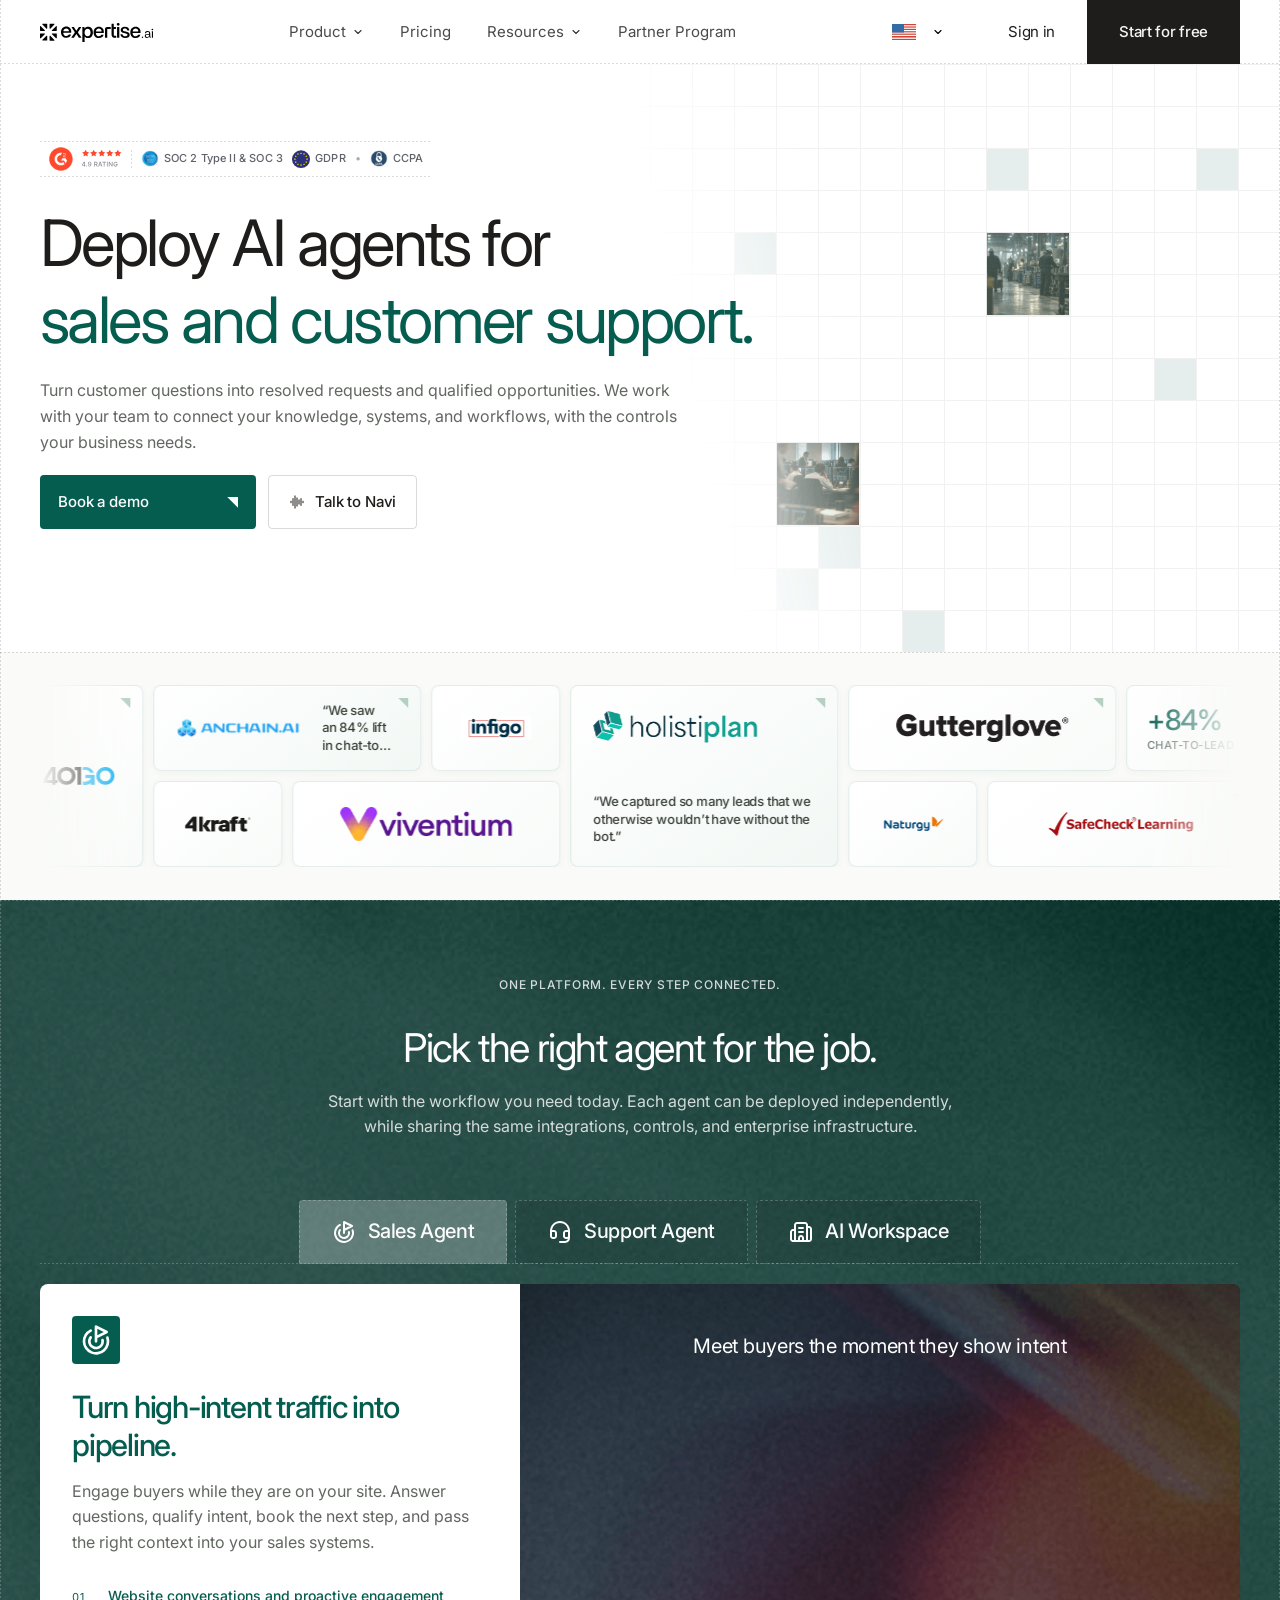
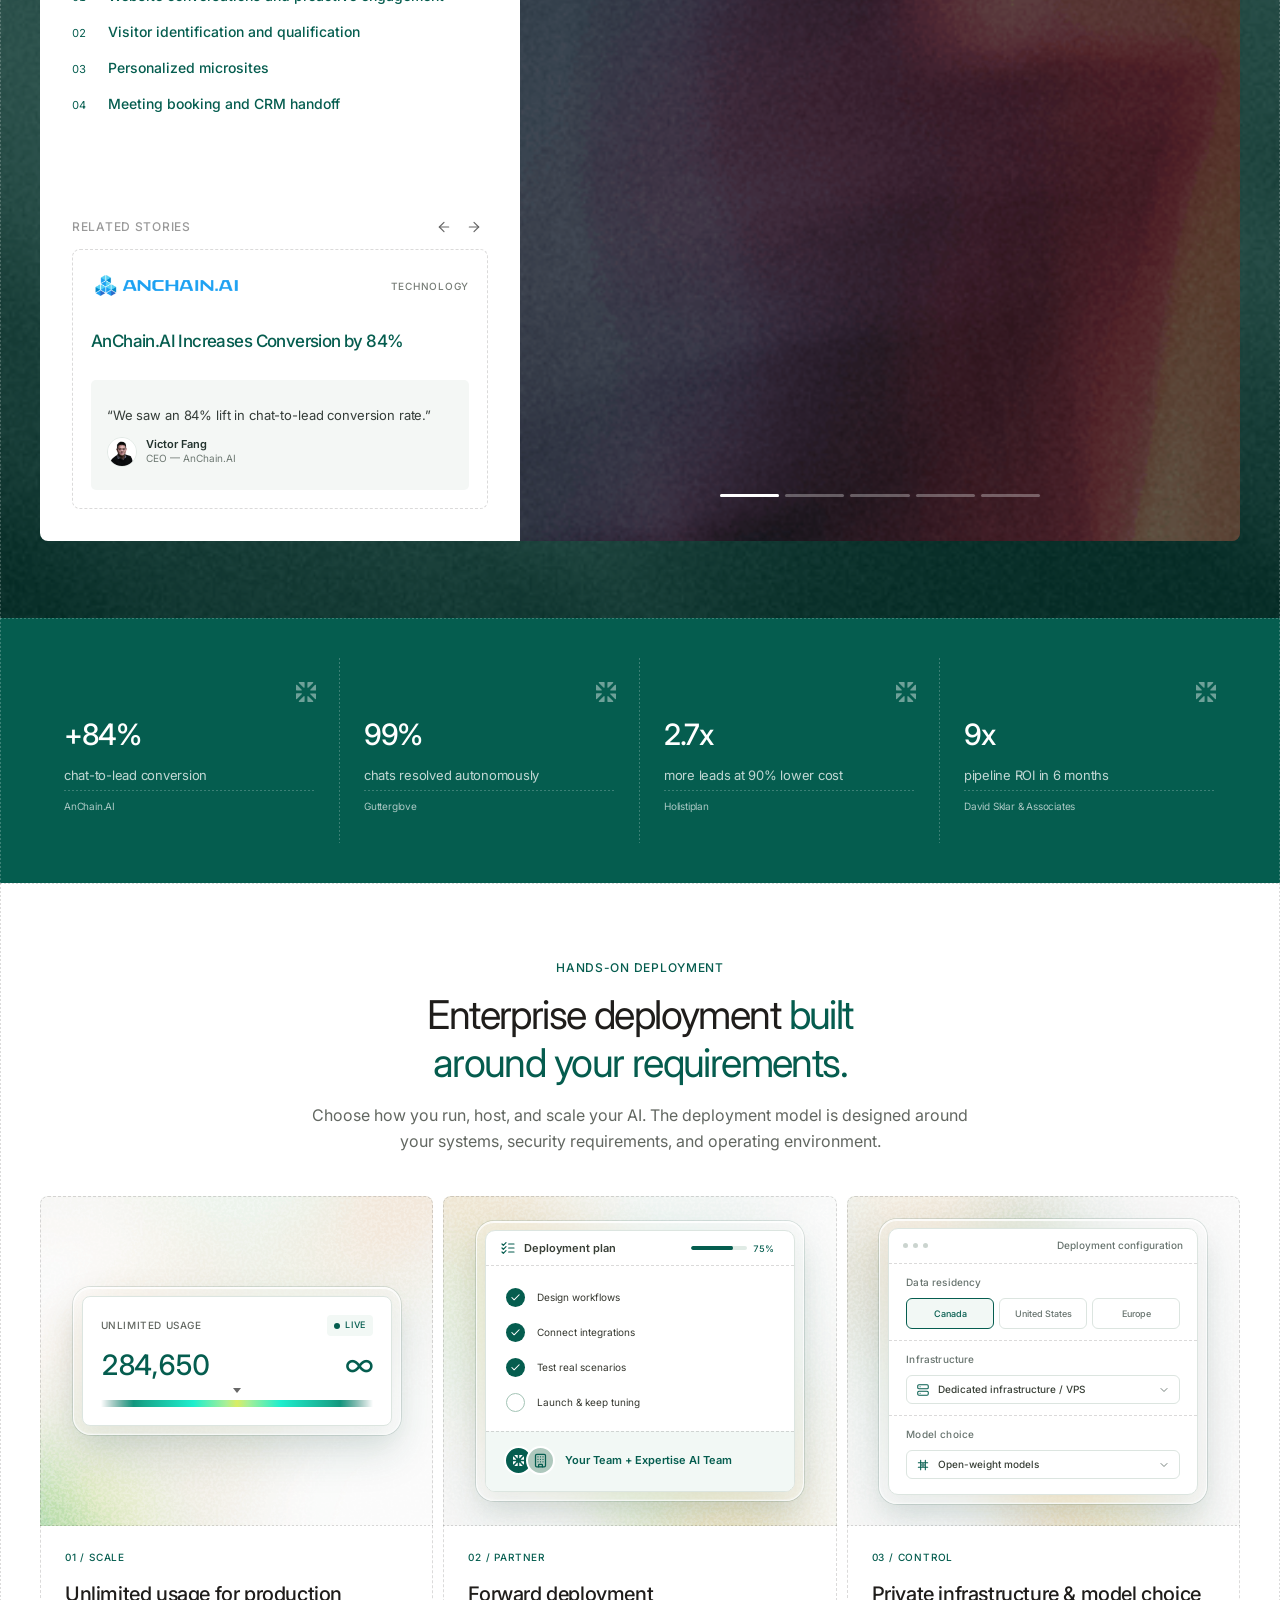
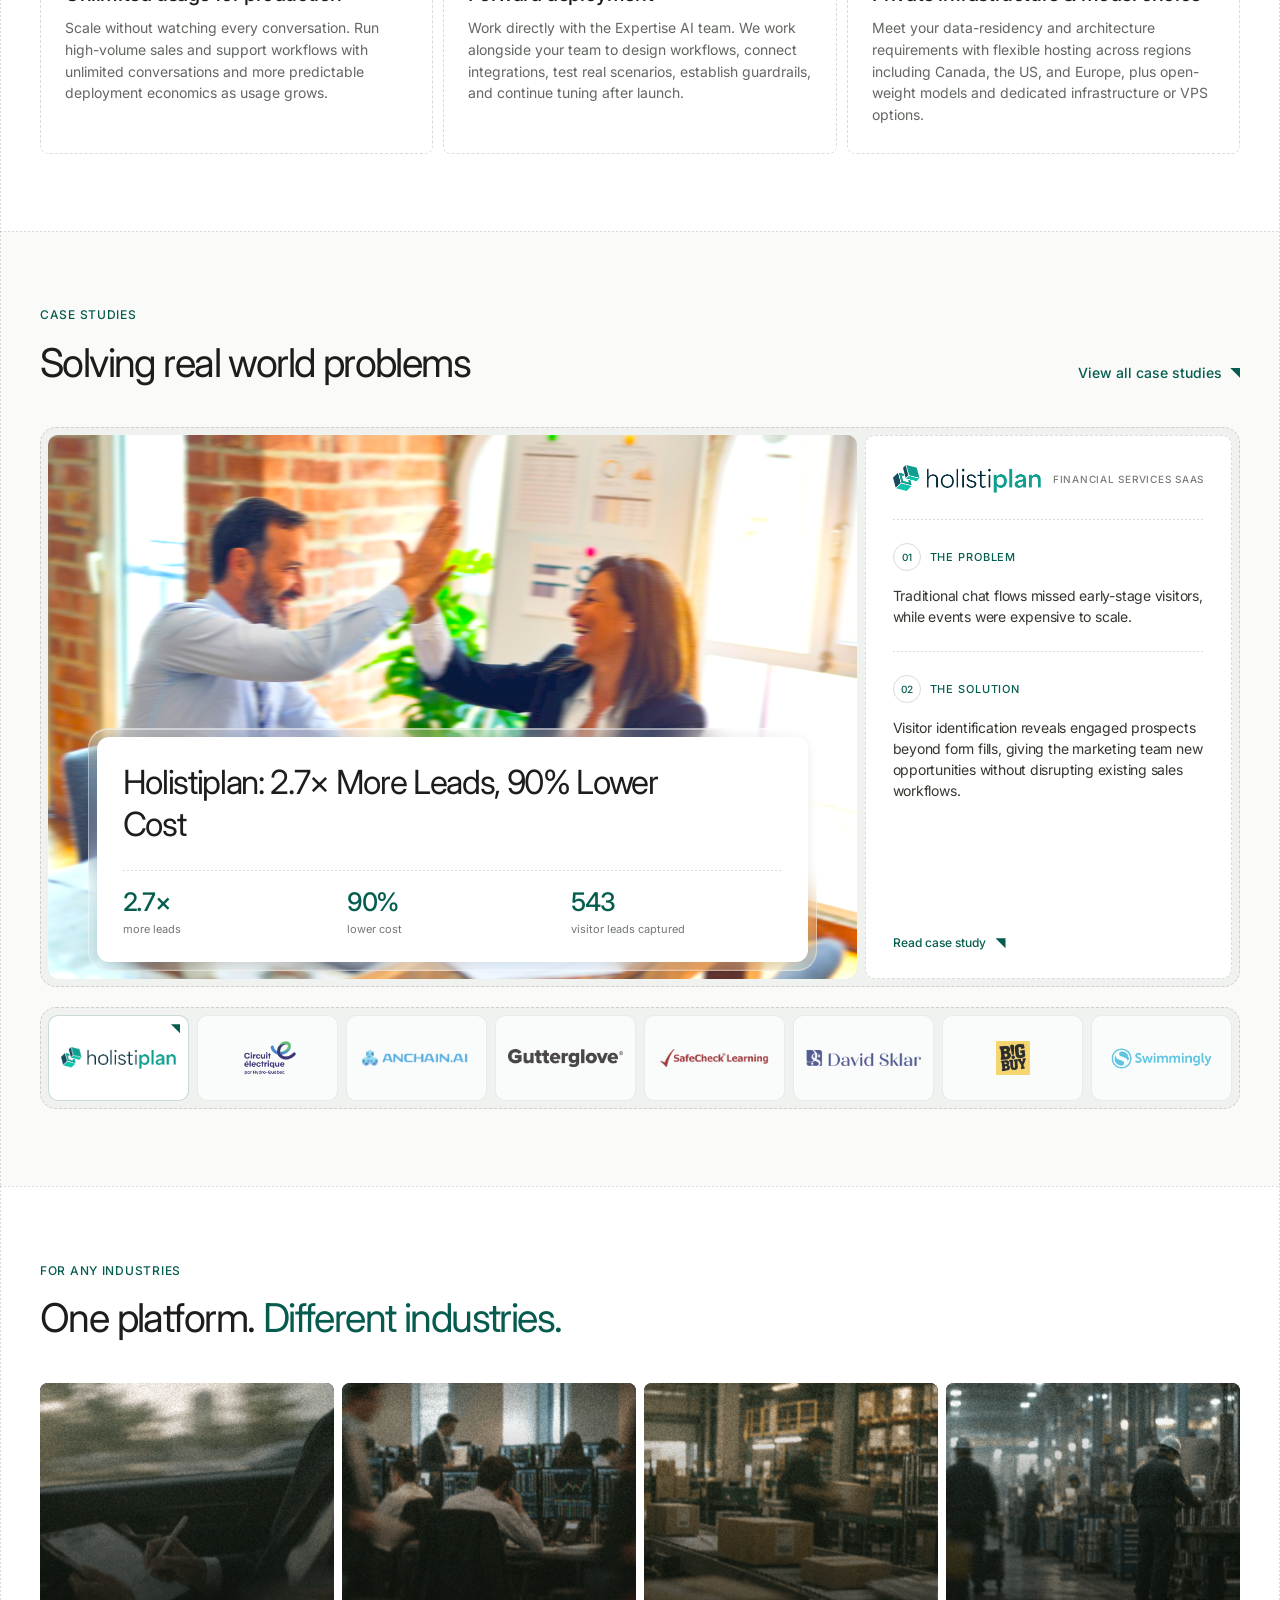
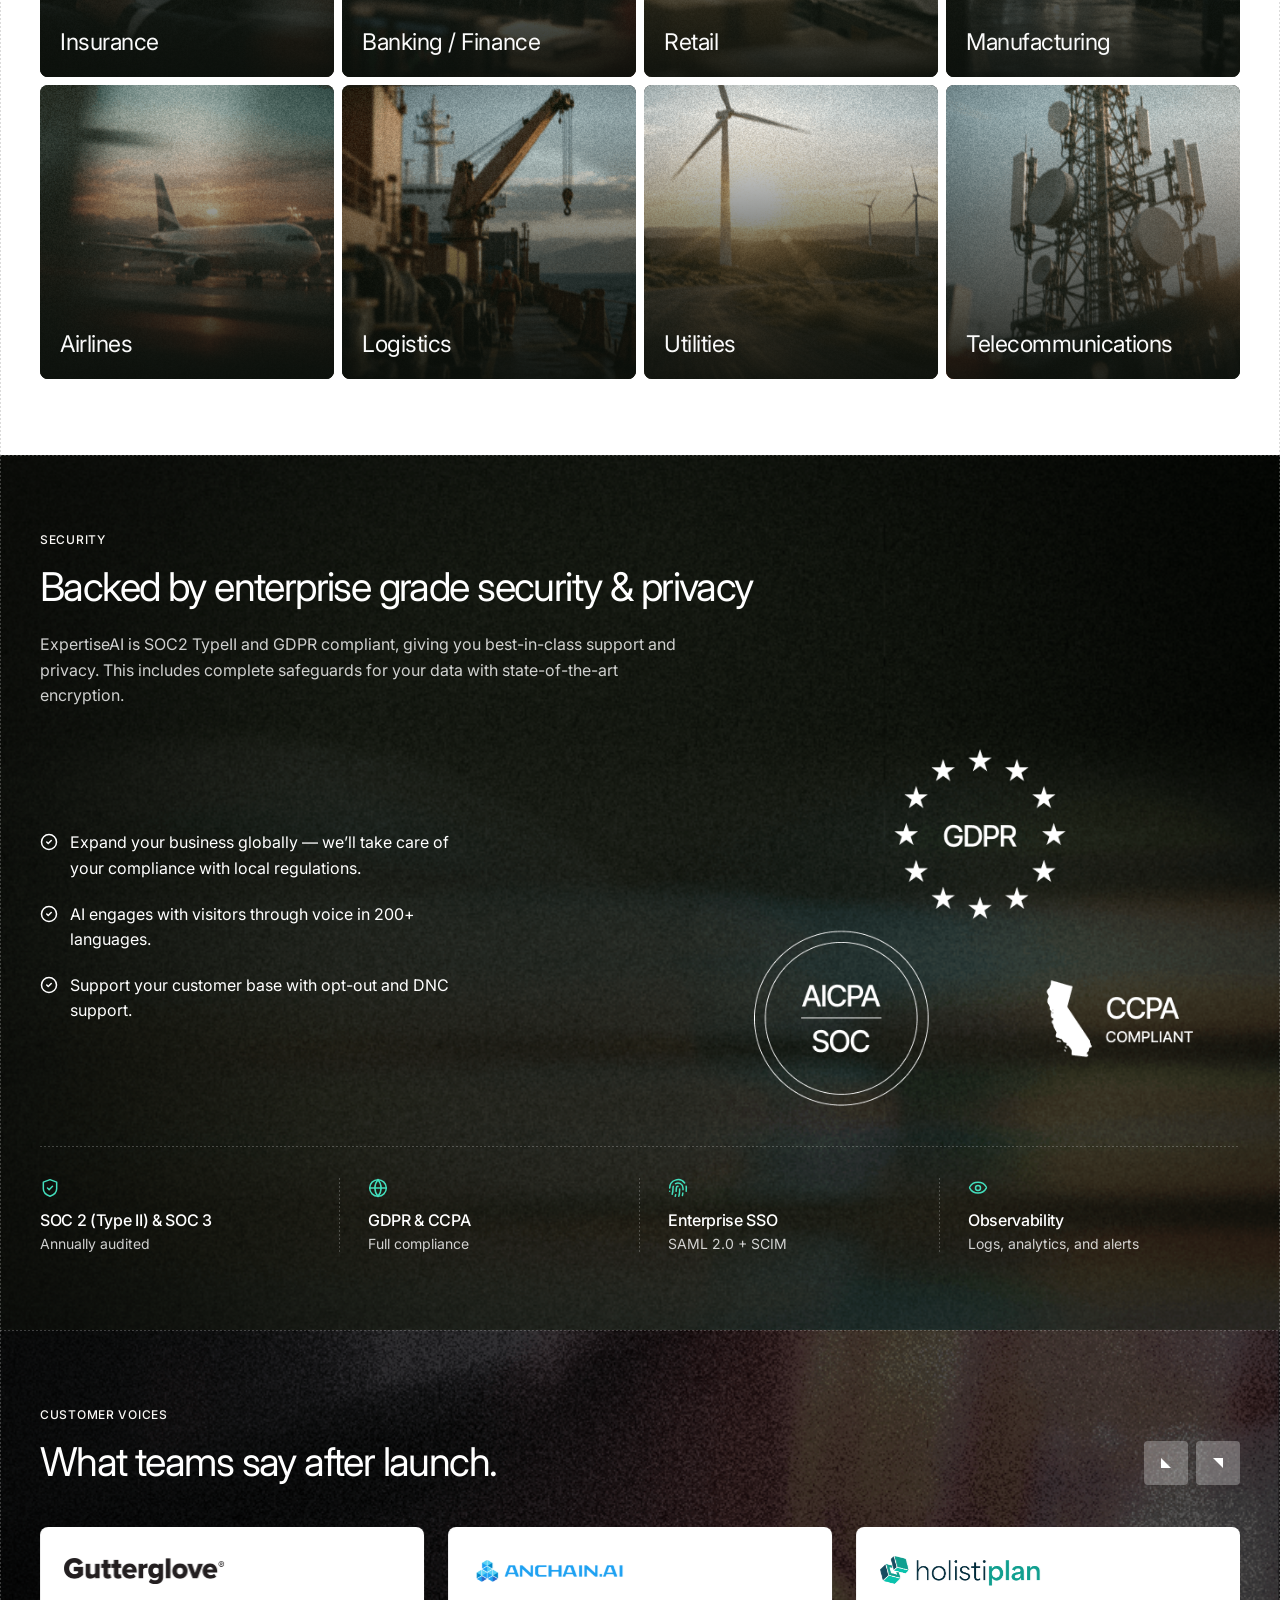
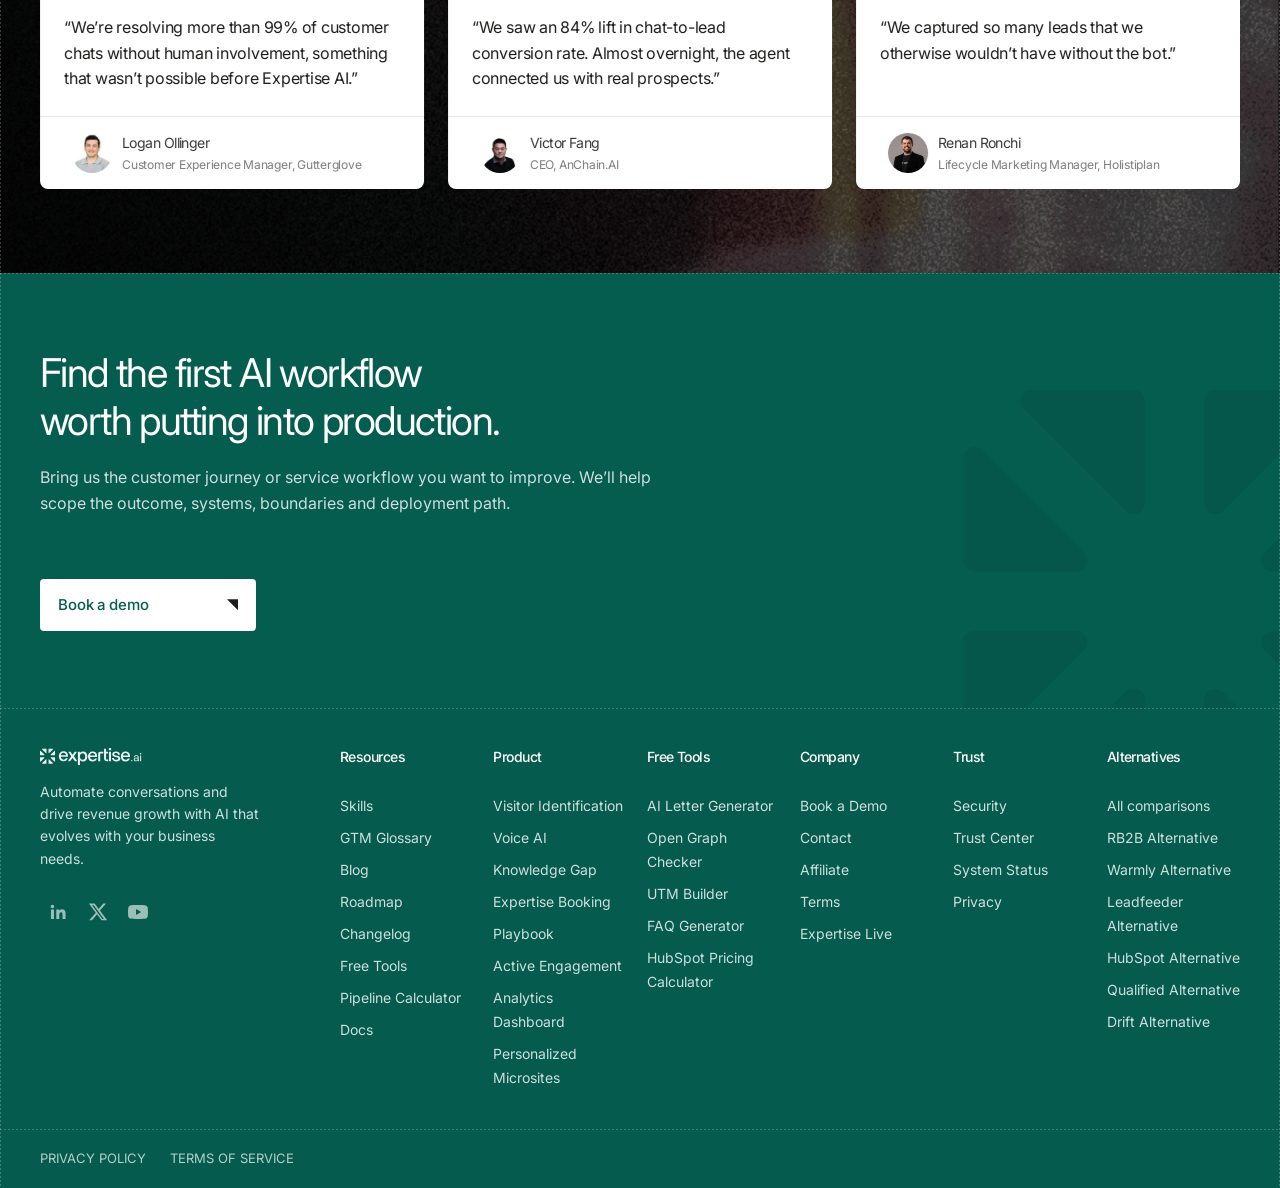
==== v2/index.html @ fcf69d12 "Small updates that matters - update case study cards in solution styling, so testimonials dont get c" ====
<!DOCTYPE html>
<html lang="en">
<head>
  <meta charset="UTF-8" />
  <meta name="viewport" content="width=device-width, initial-scale=1.0" />
  <title>Expertise.ai — Deploy AI agents for sales and customer support (V2)</title>
  <link rel="preconnect" href="https://fonts.googleapis.com" />
  <link rel="preconnect" href="https://fonts.gstatic.com" crossorigin />
  <link href="https://fonts.googleapis.com/css2?family=Inter:wght@400;500;600&display=swap" rel="stylesheet" />
  <link rel="stylesheet" href="styles.css" />
  <link rel="stylesheet" href="polish.css" />
</head>
<body class="page-v2">

  <!-- ===== NAVBAR ===== -->
  <header class="navbar">
    <div class="section-container navbar-container">
      <div class="navbar-content">
      <a href="#" class="logo" aria-label="Expertise.ai">
        <img src="../assets/expertise-logo.svg" alt="Expertise.ai" class="nav-logo-img" />
      </a>
      <nav class="nav-links" id="nav-links">
        <a href="#" class="nav-link">Product <svg viewBox="0 0 16 16" width="12" height="12" fill="none"><path d="M4 6l4 4 4-4" stroke="black" stroke-width="1.5" stroke-linecap="round" stroke-linejoin="round"/></svg></a>
        <a href="#" class="nav-link">Pricing</a>
        <a href="#" class="nav-link">Resources <svg viewBox="0 0 16 16" width="12" height="12" fill="none"><path d="M4 6l4 4 4-4" stroke="black" stroke-width="1.5" stroke-linecap="round" stroke-linejoin="round"/></svg></a>
        <a href="#" class="nav-link">Partner Program</a>
      </nav>
      <div class="navbar-actions">
        <button class="btn-flag" aria-label="Language">
          <svg viewBox="0 0 24 16" width="24" height="16" fill="none">
            <rect width="24" height="16" fill="#CA4638"/>
            <rect y="1.2" width="24" height="1.2" fill="white"/>
            <rect y="3.6" width="24" height="1.2" fill="white"/>
            <rect y="6" width="24" height="1.2" fill="white"/>
            <rect y="8.4" width="24" height="1.2" fill="white"/>
            <rect y="10.8" width="24" height="1.2" fill="white"/>
            <rect y="13.6" width="24" height="1.2" fill="white"/>
            <rect width="12" height="8.53333" fill="#346DA6"/>
          </svg>
          <svg viewBox="0 0 16 16" width="12" height="12" fill="none"><path d="M4 6l4 4 4-4" stroke="black" stroke-width="1.5" stroke-linecap="round" stroke-linejoin="round"/></svg>
        </button>
        <a href="#" class="btn-signin">Sign in</a>
        <a href="#" class="btn-start">Start for free</a>
        <button class="nav-hamburger" id="nav-hamburger" aria-label="Open menu" aria-expanded="false" aria-controls="nav-mobile-drawer">
          <span></span><span></span><span></span>
        </button>
      </div>
      </div>
    </div>
  </header>

  <!-- Mobile nav drawer -->
  <nav class="nav-mobile-drawer" id="nav-mobile-drawer" aria-label="Mobile navigation">
    <a href="#" class="mobile-link">Product</a>
    <a href="#" class="mobile-link">Pricing</a>
    <a href="#" class="mobile-link">Resources</a>
    <a href="#" class="mobile-link">Partner Program</a>
    <div class="mobile-actions">
      <a href="#" class="mobile-btn-start">Start for free</a>
      <a href="#" class="mobile-btn-signin">Sign in</a>
    </div>
  </nav>

  <!-- ===== SECTION 1: HERO ===== -->
  <section class="hero">
    <div class="section-container hero-layout">
      <div class="hero-content">
        <div class="hero-grid" id="hero-grid" aria-hidden="true"></div>
        <div class="hero-container">
          <div class="hero-intro">
            <div class="hero-trust-strip" aria-label="Customer rating and compliance credentials">
              <a class="hero-trust-rating" href="https://www.g2.com/products/expertise-ai/reviews" target="_blank" rel="noopener" aria-label="View Expertise AI's 4.9 rating on G2">
                <img src="../assets/trust-g2-rating.svg" alt="G2 rating: 4.9 out of 5" />
              </a>
              <span class="hero-trust-divider" aria-hidden="true"></span>
              <a class="hero-compliance-link" href="https://trust.expertise.ai/" target="_blank" rel="noopener">
                <img class="hero-compliance-logo" src="../assets/trust-aicpa-soc.webp" alt="" aria-hidden="true" />
                <span>SOC 2 Type II &amp; SOC 3</span>
              </a>
              <a class="hero-compliance-link" href="https://trust.expertise.ai/" target="_blank" rel="noopener">
                <img class="hero-compliance-logo" src="../assets/trust-gdpr.svg" alt="" aria-hidden="true" />
                <span>GDPR</span>
              </a>
              <span class="hero-compliance-dot" aria-hidden="true">•</span>
              <a class="hero-compliance-link" href="https://trust.expertise.ai/" target="_blank" rel="noopener">
                <img class="hero-compliance-logo" src="../assets/trust-ccpa.webp" alt="" aria-hidden="true" />
                <span>CCPA</span>
              </a>
            </div>
            <h1 class="hero-heading">
              <span class="hero-heading-line">Deploy AI agents for</span>
              <span class="hero-heading-line hero-heading-green">sales and customer support.</span>
            </h1>
            <p class="hero-copy">
              Turn customer questions into resolved requests and qualified opportunities. We work with your team to connect your knowledge, systems, and workflows, with the controls your business needs.
            </p>
            <div class="hero-actions">
              <a class="hero-demo-cta" href="https://meetings.hubspot.com/nick-raja/expertise-ai" target="_blank" rel="noopener"><span class="hero-demo-label">Book a demo</span><span class="hero-demo-arrow" aria-hidden="true"></span></a>
              <button class="hero-navi-cta" type="button">
                <svg class="hero-navi-icon" viewBox="0 0 16 16" width="16" height="16" fill="none" aria-hidden="true">
                  <path d="M6 2V14" stroke="currentColor" stroke-linecap="square"/>
                  <path d="M4 4.667V11.334" stroke="currentColor" stroke-linecap="square"/>
                  <path d="M8 4V12" stroke="currentColor" stroke-linecap="square"/>
                  <path d="M10 6V10" stroke="currentColor" stroke-linecap="square"/>
                  <path d="M12 4.667V11.334" stroke="currentColor" stroke-linecap="square"/>
                  <path d="M14 7.333V8.666" stroke="currentColor" stroke-linecap="square"/>
                  <path d="M2 7.333V8.666" stroke="currentColor" stroke-linecap="square"/>
                </svg>
                <span>Talk to Navi</span>
              </button>
            </div>
          </div>
        <div class="stats-grid hero-stats-grid" aria-hidden="true">
          <a href="https://www.expertise.ai/live/case-studies/anchain-ai" target="_blank" rel="noopener" class="stat-card">
            <div class="stat-icon" aria-hidden="true">
              <svg viewBox="0 0 24 24" width="20" height="20" fill="none" xmlns="http://www.w3.org/2000/svg"><path d="M0.0225724 3.86871C0.0225724 3.31485 0.693408 3.02661 1.09534 3.42788L6.88943 9.21518C7.27156 9.61928 7.00832 10.2918 6.44787 10.2918H0.65095C0.311286 10.2918 0.0197419 10.0064 0.0225724 9.65884V3.86871Z" fill="currentColor"/><path d="M6.86969 14.7169L1.08126 20.507C0.676496 20.9054 0 20.6228 0 20.0662V14.276C0 13.9313 0.291544 13.643 0.636869 13.6459H6.42813C7.00273 13.6459 7.27163 14.3156 6.86969 14.7169Z" fill="currentColor"/><path d="M24 14.3184V20.1086C24 20.6653 23.3292 20.9507 22.9216 20.5494L17.1275 14.7593C16.7284 14.358 17.0171 13.6826 17.5719 13.6883H23.3631C23.7113 13.6883 23.9774 13.9539 23.9972 14.3184H24Z" fill="currentColor"/><path d="M10.3258 17.5146V23.3019C10.3258 23.6495 10.0343 23.9377 9.68894 23.9349H3.89768C3.3429 23.9349 3.05701 23.2652 3.45612 22.8583L9.24738 17.0766C9.65214 16.6923 10.3286 16.9551 10.3286 17.5118L10.3258 17.5146Z" fill="currentColor"/><path d="M10.3258 0.613205V6.42029C10.3258 6.97415 9.65496 7.25956 9.25302 6.86112L3.4561 1.07664C3.05417 0.672548 3.34005 0 3.89483 0H9.68609C10.0541 0 10.3201 0.265628 10.323 0.613205H10.3258Z" fill="currentColor"/><path d="M13.677 6.42029V0.63016C13.677 0.285409 13.9686 0 14.3111 0H20.1052C20.66 0 20.9458 0.669722 20.5467 1.07664L14.7555 6.86394C14.3507 7.24543 13.6742 6.9798 13.6742 6.42311L13.677 6.42029Z" fill="currentColor"/><path d="M17.1105 9.22367L22.9018 3.43637C23.3065 3.03228 23.983 3.31769 23.9802 3.87155V9.65885C23.9802 10.0234 23.7141 10.2918 23.349 10.2918H17.5549C17.0001 10.2918 16.7142 9.62212 17.1133 9.22367H17.1105Z" fill="currentColor"/><path d="M20.5495 22.9234C20.9486 23.3275 20.6599 24.0028 20.108 23.9943L14.3139 24C13.9488 23.9943 13.6799 23.7061 13.6799 23.3642V17.5769C13.6799 17.023 14.3563 16.732 14.7611 17.1361L20.5524 22.9234H20.5495Z" fill="currentColor"/></svg>
            </div>
            <div class="stat-body">
              <div class="stat-number">+84%</div>
              <div class="stat-label">chat-to-lead conversion</div>
              <div class="stat-divider"></div>
              <div class="stat-company-row"><div class="stat-company">AnChain.AI</div><span class="stat-arrow" aria-hidden="true"></span></div>
            </div>
          </a>
          <a href="https://www.expertise.ai/live/case-studies/gutterglove" target="_blank" rel="noopener" class="stat-card">
            <div class="stat-icon" aria-hidden="true">
              <svg viewBox="0 0 24 24" width="20" height="20" fill="none" xmlns="http://www.w3.org/2000/svg"><path d="M0.0225724 3.86871C0.0225724 3.31485 0.693408 3.02661 1.09534 3.42788L6.88943 9.21518C7.27156 9.61928 7.00832 10.2918 6.44787 10.2918H0.65095C0.311286 10.2918 0.0197419 10.0064 0.0225724 9.65884V3.86871Z" fill="currentColor"/><path d="M6.86969 14.7169L1.08126 20.507C0.676496 20.9054 0 20.6228 0 20.0662V14.276C0 13.9313 0.291544 13.643 0.636869 13.6459H6.42813C7.00273 13.6459 7.27163 14.3156 6.86969 14.7169Z" fill="currentColor"/><path d="M24 14.3184V20.1086C24 20.6653 23.3292 20.9507 22.9216 20.5494L17.1275 14.7593C16.7284 14.358 17.0171 13.6826 17.5719 13.6883H23.3631C23.7113 13.6883 23.9774 13.9539 23.9972 14.3184H24Z" fill="currentColor"/><path d="M10.3258 17.5146V23.3019C10.3258 23.6495 10.0343 23.9377 9.68894 23.9349H3.89768C3.3429 23.9349 3.05701 23.2652 3.45612 22.8583L9.24738 17.0766C9.65214 16.6923 10.3286 16.9551 10.3286 17.5118L10.3258 17.5146Z" fill="currentColor"/><path d="M10.3258 0.613205V6.42029C10.3258 6.97415 9.65496 7.25956 9.25302 6.86112L3.4561 1.07664C3.05417 0.672548 3.34005 0 3.89483 0H9.68609C10.0541 0 10.3201 0.265628 10.323 0.613205H10.3258Z" fill="currentColor"/><path d="M13.677 6.42029V0.63016C13.677 0.285409 13.9686 0 14.3111 0H20.1052C20.66 0 20.9458 0.669722 20.5467 1.07664L14.7555 6.86394C14.3507 7.24543 13.6742 6.9798 13.6742 6.42311L13.677 6.42029Z" fill="currentColor"/><path d="M17.1105 9.22367L22.9018 3.43637C23.3065 3.03228 23.983 3.31769 23.9802 3.87155V9.65885C23.9802 10.0234 23.7141 10.2918 23.349 10.2918H17.5549C17.0001 10.2918 16.7142 9.62212 17.1133 9.22367H17.1105Z" fill="currentColor"/><path d="M20.5495 22.9234C20.9486 23.3275 20.6599 24.0028 20.108 23.9943L14.3139 24C13.9488 23.9943 13.6799 23.7061 13.6799 23.3642V17.5769C13.6799 17.023 14.3563 16.732 14.7611 17.1361L20.5524 22.9234H20.5495Z" fill="currentColor"/></svg>
            </div>
            <div class="stat-body">
              <div class="stat-number">99%</div>
              <div class="stat-label">chats resolved autonomously</div>
              <div class="stat-divider"></div>
              <div class="stat-company-row"><div class="stat-company">Gutterglove</div><span class="stat-arrow" aria-hidden="true"></span></div>
            </div>
          </a>
          <a href="https://www.expertise.ai/live/case-studies/holistiplan" target="_blank" rel="noopener" class="stat-card">
            <div class="stat-icon" aria-hidden="true">
              <svg viewBox="0 0 24 24" width="20" height="20" fill="none" xmlns="http://www.w3.org/2000/svg"><path d="M0.0225724 3.86871C0.0225724 3.31485 0.693408 3.02661 1.09534 3.42788L6.88943 9.21518C7.27156 9.61928 7.00832 10.2918 6.44787 10.2918H0.65095C0.311286 10.2918 0.0197419 10.0064 0.0225724 9.65884V3.86871Z" fill="currentColor"/><path d="M6.86969 14.7169L1.08126 20.507C0.676496 20.9054 0 20.6228 0 20.0662V14.276C0 13.9313 0.291544 13.643 0.636869 13.6459H6.42813C7.00273 13.6459 7.27163 14.3156 6.86969 14.7169Z" fill="currentColor"/><path d="M24 14.3184V20.1086C24 20.6653 23.3292 20.9507 22.9216 20.5494L17.1275 14.7593C16.7284 14.358 17.0171 13.6826 17.5719 13.6883H23.3631C23.7113 13.6883 23.9774 13.9539 23.9972 14.3184H24Z" fill="currentColor"/><path d="M10.3258 17.5146V23.3019C10.3258 23.6495 10.0343 23.9377 9.68894 23.9349H3.89768C3.3429 23.9349 3.05701 23.2652 3.45612 22.8583L9.24738 17.0766C9.65214 16.6923 10.3286 16.9551 10.3286 17.5118L10.3258 17.5146Z" fill="currentColor"/><path d="M10.3258 0.613205V6.42029C10.3258 6.97415 9.65496 7.25956 9.25302 6.86112L3.4561 1.07664C3.05417 0.672548 3.34005 0 3.89483 0H9.68609C10.0541 0 10.3201 0.265628 10.323 0.613205H10.3258Z" fill="currentColor"/><path d="M13.677 6.42029V0.63016C13.677 0.285409 13.9686 0 14.3111 0H20.1052C20.66 0 20.9458 0.669722 20.5467 1.07664L14.7555 6.86394C14.3507 7.24543 13.6742 6.9798 13.6742 6.42311L13.677 6.42029Z" fill="currentColor"/><path d="M17.1105 9.22367L22.9018 3.43637C23.3065 3.03228 23.983 3.31769 23.9802 3.87155V9.65885C23.9802 10.0234 23.7141 10.2918 23.349 10.2918H17.5549C17.0001 10.2918 16.7142 9.62212 17.1133 9.22367H17.1105Z" fill="currentColor"/><path d="M20.5495 22.9234C20.9486 23.3275 20.6599 24.0028 20.108 23.9943L14.3139 24C13.9488 23.9943 13.6799 23.7061 13.6799 23.3642V17.5769C13.6799 17.023 14.3563 16.732 14.7611 17.1361L20.5524 22.9234H20.5495Z" fill="currentColor"/></svg>
            </div>
            <div class="stat-body">
              <div class="stat-number">2.7x</div>
              <div class="stat-label">more leads at 90% lower cost</div>
              <div class="stat-divider"></div>
              <div class="stat-company-row"><div class="stat-company">Holistiplan</div><span class="stat-arrow" aria-hidden="true"></span></div>
            </div>
          </a>
          <a href="https://www.expertise.ai/live/case-studies/david-sklar" target="_blank" rel="noopener" class="stat-card">
            <div class="stat-icon" aria-hidden="true">
              <svg viewBox="0 0 24 24" width="20" height="20" fill="none" xmlns="http://www.w3.org/2000/svg"><path d="M0.0225724 3.86871C0.0225724 3.31485 0.693408 3.02661 1.09534 3.42788L6.88943 9.21518C7.27156 9.61928 7.00832 10.2918 6.44787 10.2918H0.65095C0.311286 10.2918 0.0197419 10.0064 0.0225724 9.65884V3.86871Z" fill="currentColor"/><path d="M6.86969 14.7169L1.08126 20.507C0.676496 20.9054 0 20.6228 0 20.0662V14.276C0 13.9313 0.291544 13.643 0.636869 13.6459H6.42813C7.00273 13.6459 7.27163 14.3156 6.86969 14.7169Z" fill="currentColor"/><path d="M24 14.3184V20.1086C24 20.6653 23.3292 20.9507 22.9216 20.5494L17.1275 14.7593C16.7284 14.358 17.0171 13.6826 17.5719 13.6883H23.3631C23.7113 13.6883 23.9774 13.9539 23.9972 14.3184H24Z" fill="currentColor"/><path d="M10.3258 17.5146V23.3019C10.3258 23.6495 10.0343 23.9377 9.68894 23.9349H3.89768C3.3429 23.9349 3.05701 23.2652 3.45612 22.8583L9.24738 17.0766C9.65214 16.6923 10.3286 16.9551 10.3286 17.5118L10.3258 17.5146Z" fill="currentColor"/><path d="M10.3258 0.613205V6.42029C10.3258 6.97415 9.65496 7.25956 9.25302 6.86112L3.4561 1.07664C3.05417 0.672548 3.34005 0 3.89483 0H9.68609C10.0541 0 10.3201 0.265628 10.323 0.613205H10.3258Z" fill="currentColor"/><path d="M13.677 6.42029V0.63016C13.677 0.285409 13.9686 0 14.3111 0H20.1052C20.66 0 20.9458 0.669722 20.5467 1.07664L14.7555 6.86394C14.3507 7.24543 13.6742 6.9798 13.6742 6.42311L13.677 6.42029Z" fill="currentColor"/><path d="M17.1105 9.22367L22.9018 3.43637C23.3065 3.03228 23.983 3.31769 23.9802 3.87155V9.65885C23.9802 10.0234 23.7141 10.2918 23.349 10.2918H17.5549C17.0001 10.2918 16.7142 9.62212 17.1133 9.22367H17.1105Z" fill="currentColor"/><path d="M20.5495 22.9234C20.9486 23.3275 20.6599 24.0028 20.108 23.9943L14.3139 24C13.9488 23.9943 13.6799 23.7061 13.6799 23.3642V17.5769C13.6799 17.023 14.3563 16.732 14.7611 17.1361L20.5524 22.9234H20.5495Z" fill="currentColor"/></svg>
            </div>
            <div class="stat-body">
              <div class="stat-number">9x</div>
              <div class="stat-label">pipeline ROI in 6 months</div>
              <div class="stat-divider"></div>
              <div class="stat-company-row"><div class="stat-company">David Sklar &amp; Associates</div><span class="stat-arrow" aria-hidden="true"></span></div>
            </div>
          </a>
        </div>
        </div>
      </div>
    </div>
  </section>

  <!-- ===== TRUSTED CLIENT BENTO ===== -->
  <section class="client-marquee-section" aria-label="Trusted by top companies">
    <div class="section-container client-marquee-layout">
      <div class="client-marquee-content">
        <div class="client-bento-viewport">
          <div class="client-bento-track">
        <div class="client-bento">
          <a class="client-bento-card client-bento-card--case-study client-bento-card--logo client-bento-go" href="https://www.expertise.ai/live/case-studies/401go" target="_blank" rel="noopener" data-case-study-title="How 401GO Uncovered Hidden Customer Demand">
            <img src="../assets/client-401go.png" alt="401GO" />
            <span class="client-bento-arrow" aria-hidden="true"></span>
          </a>

          <a class="client-bento-card client-bento-card--case-study client-bento-card--quote client-bento-anchain" href="https://www.expertise.ai/live/case-studies/anchain-ai" target="_blank" rel="noopener" data-case-study-title="AnChain.AI Increases Conversion by 84%">
            <img src="../assets/client-anchain.svg" alt="AnChain.AI" />
            <p>“We saw an 84% lift in chat-to-lead conversion rate.”</p>
            <span class="client-bento-arrow" aria-hidden="true"></span>
          </a>

          <a class="client-bento-card client-bento-card--case-study client-bento-card--logo client-bento-gutter" href="https://www.expertise.ai/live/case-studies/gutterglove" target="_blank" rel="noopener" data-case-study-title="Gutterglove Automates 99% of Customer Chats">
            <img src="../assets/client-gutterglove.png" alt="Gutterglove" />
            <span class="client-bento-arrow" aria-hidden="true"></span>
          </a>

          <a class="client-bento-card client-bento-card--case-study client-bento-card--feature client-bento-holisti" href="https://www.expertise.ai/live/case-studies/holistiplan" target="_blank" rel="noopener" data-case-study-title="Holistiplan Gets 2.7× More Leads at 90% Lower Cost">
            <img src="../assets/client-holistiplan.webp" alt="Holistiplan" />
            <p>“We captured so many leads that we otherwise wouldn’t have without the bot.”</p>
            <span class="client-bento-arrow" aria-hidden="true"></span>
          </a>

          <a class="client-bento-card client-bento-card--case-study client-bento-card--quote client-bento-circuit" href="https://www.expertise.ai/live/case-studies/circuit-electric" target="_blank" rel="noopener" data-case-study-title="Circuit Electric Cuts Support Requests by 22%">
            <img src="../assets/logo-circuit-electric.png" alt="Circuit Electric" />
            <p>“The results have exceeded our expectations, lowering costs and improving customer experience.”</p>
            <span class="client-bento-arrow" aria-hidden="true"></span>
          </a>

          <a class="client-bento-card client-bento-card--case-study client-bento-card--stat client-bento-stat84" href="https://www.expertise.ai/live/case-studies/anchain-ai" target="_blank" rel="noopener" data-case-study-title="AnChain.AI Increases Conversion by 84%">
            <strong>+84%</strong>
            <span>chat-to-lead conversion</span>
            <i class="client-bento-arrow" aria-hidden="true"></i>
          </a>

          <a class="client-bento-card client-bento-card--case-study client-bento-card--stat client-bento-stat99" href="https://www.expertise.ai/live/case-studies/gutterglove" target="_blank" rel="noopener" data-case-study-title="Gutterglove Automates 99% of Customer Chats">
            <strong>99%</strong>
            <span>chats resolved autonomously</span>
            <i class="client-bento-arrow" aria-hidden="true"></i>
          </a>

          <a class="client-bento-card client-bento-card--case-study client-bento-card--logo client-bento-safecheck" href="https://www.expertise.ai/live/case-studies/safecheck" target="_blank" rel="noopener" data-case-study-title="SafeCheck Increases Corporate Leads by 50%">
            <img src="../assets/logo-safecheck.png" alt="SafeCheck" />
            <span class="client-bento-arrow" aria-hidden="true"></span>
          </a>

          <a class="client-bento-card client-bento-card--case-study client-bento-card--logo client-bento-swim" href="https://www.expertise.ai/live/case-studies/swimmingly" target="_blank" rel="noopener" data-case-study-title="Swimmingly Raises AI Resolution Rate to 90%">
            <img src="../assets/logo-swimmingly.png" alt="Swimmingly" />
            <span class="client-bento-arrow" aria-hidden="true"></span>
          </a>

          <a class="client-bento-card client-bento-card--case-study client-bento-card--stat client-bento-sklar" href="https://www.expertise.ai/live/case-studies/david-sklar" target="_blank" rel="noopener" data-case-study-title="David Sklar Generates 5× ROI After Hours">
            <img src="../assets/client-david-sklar.webp" alt="" />
            <div>
              <strong>5×</strong>
              <span>ROI after hours</span>
            </div>
            <i class="client-bento-arrow" aria-hidden="true"></i>
          </a>

          <a class="client-bento-card client-bento-card--case-study client-bento-card--logo client-bento-bigbuy" href="https://www.expertise.ai/live/case-studies/big-buy" target="_blank" rel="noopener" data-case-study-title="BigBuy Scales AI Lead Capture and Support">
            <img src="../assets/logo-bigbuy.jpg" alt="BigBuy" />
            <span class="client-bento-arrow" aria-hidden="true"></span>
          </a>

          <a class="client-bento-card client-bento-card--case-study client-bento-card--logo client-bento-solimar" href="https://www.expertise.ai/live/case-studies/solimar-systems-inc" target="_blank" rel="noopener" data-case-study-title="Solimar Achieves 99.9% AI Answer Accuracy">
            <img src="../assets/client-solimar.webp" alt="Solimar" />
            <span class="client-bento-arrow" aria-hidden="true"></span>
          </a>

          <div class="client-bento-card client-bento-card--logo client-bento-austin">
            <img src="../assets/client-austin-industries.svg" alt="Austin Industries" />
          </div>
          <div class="client-bento-card client-bento-card--logo client-bento-infigo">
            <img src="../assets/client-infigo.webp" alt="Infigo" />
          </div>
          <div class="client-bento-card client-bento-card--logo client-bento-nevvon">
            <img src="../assets/client-nevvon.webp" alt="Nevvon" />
          </div>
          <div class="client-bento-card client-bento-card--logo client-bento-process">
            <img src="../assets/client-processfusion.webp" alt="Process Fusion" />
          </div>
          <div class="client-bento-card client-bento-card--logo client-bento-agora">
            <img src="../assets/client-agora.webp" alt="Agora" />
          </div>
          <div class="client-bento-card client-bento-card--logo client-bento-software">
            <img src="../assets/client-safe-software.svg" alt="Safe Software" />
          </div>
          <div class="client-bento-card client-bento-card--logo client-bento-viventium">
            <img src="../assets/client-viventium.webp" alt="Viventium" />
          </div>
          <div class="client-bento-card client-bento-card--logo client-bento-naturgy">
            <img src="../assets/client-naturgy.webp" alt="Naturgy" />
          </div>
          <div class="client-bento-card client-bento-card--logo client-bento-cognna">
            <img src="../assets/client-cognna.webp" alt="Cognna" />
          </div>
          <div class="client-bento-card client-bento-card--logo client-bento-access">
            <img src="../assets/client-access-group.png" alt="Access Group" />
          </div>
          <div class="client-bento-card client-bento-card--logo client-bento-kraft">
            <img src="../assets/client-4kraft.svg" alt="4Kraft" />
          </div>
          <div class="client-bento-card client-bento-card--logo client-bento-usergems">
            <img src="../assets/client-usergems.webp" alt="UserGems" />
          </div>
          <div class="client-bento-card client-bento-card--logo client-bento-stonex">
            <img src="../assets/client-stonex.webp" alt="StoneX" />
          </div>
        </div>
          </div>
        </div>
      </div>
    </div>
  </section>

  <!-- ===== AGENTS / SOLUTION — ALTERNATIVE V2 ===== -->
  <section class="agents-section agents-section--v2" aria-labelledby="agents-v2-title">
    <div class="agents-bg" aria-hidden="true"></div>
    <div class="section-container agents-v2-layout">
      <div class="agents-v2-intro">
        <span class="section-eyebrow agents-v2-eyebrow">One platform. Every step connected.</span>
        <h2 id="agents-v2-title">Pick the right agent for the job.</h2>
        <p>Start with the workflow you need today. Each agent can be deployed independently, while sharing the same integrations, controls, and enterprise infrastructure.</p>
      </div>

      <div class="agents-v2-stage">
        <div class="agents-v2-tabs-rail">
          <div class="agents-v2-tabs" role="tablist" aria-label="Agent types">
            <button class="agents-v2-tab" type="button" role="tab" id="agent-v2-tab-sales" data-agent-v2-tab="sales" aria-controls="agent-v2-pane-sales" aria-selected="true" tabindex="0">
              <img class="agents-v2-tab-icon" src="../assets/agent-tab-sales.svg" alt="" width="24" height="24" />
              Sales Agent
            </button>
            <button class="agents-v2-tab" type="button" role="tab" id="agent-v2-tab-support" data-agent-v2-tab="support" aria-controls="agent-v2-pane-support" aria-selected="false" tabindex="-1">
              <img class="agents-v2-tab-icon" src="../assets/agent-tab-support.svg" alt="" width="24" height="24" />
              Support Agent
            </button>
            <button class="agents-v2-tab" type="button" role="tab" id="agent-v2-tab-workspace" data-agent-v2-tab="workspace" aria-controls="agent-v2-pane-workspace" aria-selected="false" tabindex="-1">
              <img class="agents-v2-tab-icon" src="../assets/agent-tab-workspace.svg" alt="" width="24" height="24" />
              AI Workspace
            </button>
          </div>
        </div>

        <div class="agents-v2-panel">
          <div class="agents-v2-copy-stage">
            <article class="agents-v2-pane is-active" data-agent-v2-pane="sales" role="tabpanel" id="agent-v2-pane-sales" aria-labelledby="agent-v2-tab-sales">
              <div class="agents-v2-pane-copy">
                <div class="agents-v2-badge" aria-hidden="true">
                  <img src="../assets/agent-tab-sales.svg" alt="" width="32" height="32" />
                </div>
                <div class="agents-v2-pane-text">
                  <h3 class="agents-v2-pane-title">Turn high-intent traffic into pipeline.</h3>
                  <p class="agents-v2-pane-body">Engage buyers while they are on your site. Answer questions, qualify intent, book the next step, and pass the right context into your sales systems.</p>
                </div>
                <ul class="agents-v2-features">
                  <li><span class="workspace-feature-index" aria-hidden="true">01</span><span><strong>Website conversations and proactive engagement</strong></span></li>
                  <li><span class="workspace-feature-index" aria-hidden="true">02</span><span><strong>Visitor identification and qualification</strong></span></li>
                  <li><span class="workspace-feature-index" aria-hidden="true">03</span><span><strong>Personalized microsites</strong></span></li>
                  <li><span class="workspace-feature-index" aria-hidden="true">04</span><span><strong>Meeting booking and CRM handoff</strong></span></li>
                </ul>
              </div>
              <div class="agents-case-block agents-v2-case-block">
                <div class="agents-case-nav agents-v2-case-nav">
                  <p>Related stories</p>
                  <div class="testimonials-controls agents-v2-case-controls" aria-label="Related stories">
                    <button type="button" class="agents-v2-case-control" data-agents-case-prev aria-controls="agents-v2-case-sales" aria-label="Previous story">
                      <svg xmlns="http://www.w3.org/2000/svg" width="16" height="16" viewBox="0 0 24 24" fill="none" stroke="currentColor" stroke-width="1.75" stroke-linecap="round" stroke-linejoin="round" aria-hidden="true"><path d="m12 19-7-7 7-7"/><path d="M19 12H5"/></svg>
                    </button>
                    <button type="button" class="agents-v2-case-control" data-agents-case-next aria-controls="agents-v2-case-sales" aria-label="Next story">
                      <svg xmlns="http://www.w3.org/2000/svg" width="16" height="16" viewBox="0 0 24 24" fill="none" stroke="currentColor" stroke-width="1.75" stroke-linecap="round" stroke-linejoin="round" aria-hidden="true"><path d="M5 12h14"/><path d="m12 5 7 7-7 7"/></svg>
                    </button>
                  </div>
                </div>
                <div class="agents-case-stories" hidden>
                  <span data-case-href="https://www.expertise.ai/live/case-studies/anchain-ai" data-case-bg="../assets/story-bg-anchain.jpg" data-case-logo="../assets/client-anchain.svg" data-case-logo-alt="AnChain.AI" data-case-avatar="../assets/testimonial-victor.webp" data-case-category="Technology / Sales" data-case-title="AnChain.AI Increases Conversion by 84%" data-case-quote="“We saw an 84% lift in chat-to-lead conversion rate.”" data-case-cite="Victor Fang, CEO — AnChain.AI"></span>
                  <span data-case-href="https://www.expertise.ai/live/case-studies/holistiplan" data-case-bg="../assets/story-bg-holistiplan.jpg" data-case-logo="../assets/client-holistiplan.webp" data-case-logo-alt="Holistiplan" data-case-avatar="../assets/testimonial-renan.webp" data-case-category="Financial Services SaaS / Sales" data-case-title="Holistiplan: 2.7× More Leads, 90% Lower Cost" data-case-quote="“We captured so many leads that we otherwise wouldn’t have without the bot.”" data-case-cite="Renan Ronchi, Lifecycle Marketing Manager — Holistiplan"></span>
                  <span data-case-href="https://www.expertise.ai/live/case-studies/david-sklar" data-case-bg="../assets/story-bg-david-sklar.jpg" data-case-logo="../assets/client-david-sklar.webp" data-case-logo-alt="David Sklar &amp; Associates" data-case-category="Financial Services / Sales" data-case-title="David Sklar Generates 5× ROI After Hours" data-case-quote="“What this tool did for us is give us an opportunity to not only catch visitors' chats, but also to let them book appointments directly inside.”" data-case-cite="Archit Gupta, Operations Coordinator — David Sklar &amp; Associates"></span>
                </div>
                <a class="agents-case agents-v2-story-card" id="agents-v2-case-sales" href="https://www.expertise.ai/live/case-studies/anchain-ai" target="_blank" rel="noopener">
                  <div class="agents-v2-story-head">
                    <img data-agents-case-logo src="../assets/client-anchain.svg" alt="AnChain.AI" />
                    <p class="agents-v2-story-kicker">
                      <span data-agents-case-category>Technology</span>
                      <span class="agents-v2-story-cta">Read case study <i aria-hidden="true"></i></span>
                    </p>
                  </div>
                  <h3 data-agents-case-title>AnChain.AI Increases Conversion by 84%</h3>
                  <div class="agents-case-quote agents-v2-story-quote">
                    <div class="agents-v2-story-quote-copy">
                      <p data-agents-case-quote>“We saw an 84% lift in chat-to-lead conversion rate.”</p>
                      <p data-agents-case-cite>Victor Fang, CEO — AnChain.AI</p>
                      <div class="agents-v2-story-author">
                        <img class="agents-v2-story-avatar" data-agents-case-avatar src="../assets/testimonial-victor.webp" alt="" width="34" height="34" />
                        <span class="agents-v2-story-author-copy"><strong data-agents-case-author>Victor Fang</strong><span data-agents-case-role>CEO — AnChain.AI</span></span>
                      </div>
                    </div>
                  </div>
                </a>
              </div>
            </article>

            <article class="agents-v2-pane" data-agent-v2-pane="support" role="tabpanel" id="agent-v2-pane-support" aria-labelledby="agent-v2-tab-support" aria-hidden="true" inert>
              <div class="agents-v2-pane-copy">
                <div class="agents-v2-badge" aria-hidden="true">
                  <img src="../assets/agent-tab-support.svg" alt="" width="32" height="32" />
                </div>
                <div class="agents-v2-pane-text">
                  <h3 class="agents-v2-pane-title">Resolve more customer requests across web and voice.</h3>
                  <p class="agents-v2-pane-body">Handle routine questions, guide customers through the right process, and escalate complex cases with full context. Extend the same experience to phone, voice, and avatar interactions.</p>
                </div>
                <ul class="agents-v2-features">
                  <li><span class="workspace-feature-index" aria-hidden="true">01</span><span><strong>Web chat and website voice</strong></span></li>
                  <li><span class="workspace-feature-index" aria-hidden="true">02</span><span><strong>Live microsite generation</strong></span></li>
                  <li><span class="workspace-feature-index" aria-hidden="true">03</span><span><strong>Inbound and outbound phone calling</strong></span></li>
                  <li><span class="workspace-feature-index" aria-hidden="true">04</span><span><strong>Multilingual support and human handoff</strong></span></li>
                  <li><span class="workspace-feature-index" aria-hidden="true">05</span><span><strong>AI avatar experiences</strong></span></li>
                </ul>
              </div>
              <div class="agents-case-block agents-v2-case-block">
                <div class="agents-case-nav agents-v2-case-nav">
                  <p>Related stories</p>
                  <div class="testimonials-controls agents-v2-case-controls" aria-label="Related stories">
                    <button type="button" class="agents-v2-case-control" data-agents-case-prev aria-controls="agents-v2-case-support" aria-label="Previous story">
                      <svg xmlns="http://www.w3.org/2000/svg" width="16" height="16" viewBox="0 0 24 24" fill="none" stroke="currentColor" stroke-width="1.75" stroke-linecap="round" stroke-linejoin="round" aria-hidden="true"><path d="m12 19-7-7 7-7"/><path d="M19 12H5"/></svg>
                    </button>
                    <button type="button" class="agents-v2-case-control" data-agents-case-next aria-controls="agents-v2-case-support" aria-label="Next story">
                      <svg xmlns="http://www.w3.org/2000/svg" width="16" height="16" viewBox="0 0 24 24" fill="none" stroke="currentColor" stroke-width="1.75" stroke-linecap="round" stroke-linejoin="round" aria-hidden="true"><path d="M5 12h14"/><path d="m12 5 7 7-7 7"/></svg>
                    </button>
                  </div>
                </div>
                <div class="agents-case-stories" hidden>
                  <span data-case-href="https://www.expertise.ai/live/case-studies/circuit-electric" data-case-bg="../assets/story-bg-circuit-electric.png" data-case-logo="../assets/logo-circuit-electric.png" data-case-logo-alt="Circuit Electric" data-case-avatar="../assets/testimonial-felix.webp" data-case-category="Utilities / Support" data-case-title="Circuit Electric Cuts Support Requests by 22%" data-case-quote="“The results have exceeded our expectations, lowering costs and improving customer experience.”" data-case-cite="Félix Normandin, Team Lead — Customer Experience"></span>
                  <span data-case-href="https://www.expertise.ai/live/case-studies/gutterglove" data-case-bg="../assets/story-bg-gutterglove.jpg" data-case-logo="../assets/client-gutterglove.png" data-case-logo-alt="Gutterglove" data-case-avatar="../assets/testimonial-logan.webp" data-case-category="Manufacturing / Support" data-case-title="Gutterglove Automates 99% of Customer Chats" data-case-quote="“We’re resolving more than 99% of customer chats without human involvement, something that wasn’t possible before Expertise AI.”" data-case-cite="Logan Ollinger, Customer Experience Manager — Gutterglove"></span>
                  <span data-case-href="https://www.expertise.ai/live/case-studies/safecheck" data-case-bg="../assets/story-bg-safecheck.jpg" data-case-logo="../assets/logo-safecheck.png" data-case-logo-alt="SafeCheck" data-case-category="Training &amp; Compliance / Sales + Support" data-case-title="SafeCheck Increases Corporate Leads by 50%" data-case-quote="“Within the first week, our support person said: this is too good.”" data-case-cite="Domenic Pedulla, President — SafeCheck"></span>
                </div>
                <a class="agents-case agents-v2-story-card" id="agents-v2-case-support" href="https://www.expertise.ai/live/case-studies/circuit-electric" target="_blank" rel="noopener">
                  <div class="agents-v2-story-head">
                    <img data-agents-case-logo src="../assets/logo-circuit-electric.png" alt="Circuit Electric" />
                    <p class="agents-v2-story-kicker">
                      <span data-agents-case-category>Utilities</span>
                      <span class="agents-v2-story-cta">Read case study <i aria-hidden="true"></i></span>
                    </p>
                  </div>
                  <h3 data-agents-case-title>Circuit Electric Cuts Support Requests by 22%</h3>
                  <div class="agents-case-quote agents-v2-story-quote">
                    <div class="agents-v2-story-quote-copy">
                      <p data-agents-case-quote>“The results have exceeded our expectations, lowering costs and improving customer experience.”</p>
                      <p data-agents-case-cite>Félix Normandin, Team Lead — Customer Experience</p>
                      <div class="agents-v2-story-author">
                        <img class="agents-v2-story-avatar" data-agents-case-avatar src="../assets/testimonial-felix.webp" alt="" width="34" height="34" />
                        <span class="agents-v2-story-author-copy"><strong data-agents-case-author>Félix Normandin</strong><span data-agents-case-role>Team Lead — Customer Experience</span></span>
                      </div>
                    </div>
                  </div>
                </a>
              </div>
            </article>

            <article class="agents-v2-pane" data-agent-v2-pane="workspace" role="tabpanel" id="agent-v2-pane-workspace" aria-labelledby="agent-v2-tab-workspace" aria-hidden="true" inert>
              <div class="agents-v2-pane-copy">
                <div class="agents-v2-badge" aria-hidden="true">
                  <img src="../assets/agent-tab-workspace.svg" alt="" width="32" height="32" />
                </div>
                <div class="agents-v2-pane-text">
                  <h3 class="agents-v2-pane-title">Build agents around the way your teams work.</h3>
                  <p class="agents-v2-pane-body">Everyone in your company has AI. Few are fluent enough to change how work gets done. Expertise turns those 5 people’s workflows into agents everyone can run.</p>
                </div>
                <ul class="agents-v2-features">
                  <li><span class="workspace-feature-index" aria-hidden="true">01</span><span><strong>Build task-specific agents</strong></span></li>
                  <li><span class="workspace-feature-index" aria-hidden="true">02</span><span><strong>Connect company knowledge and systems</strong></span></li>
                  <li><span class="workspace-feature-index" aria-hidden="true">03</span><span><strong>Reuse workflows across teams</strong></span></li>
                  <li><span class="workspace-feature-index" aria-hidden="true">04</span><span><strong>Add approvals and access controls</strong></span></li>
                  <li><span class="workspace-feature-index" aria-hidden="true">05</span><span><strong>Govern how agents act across the organization</strong></span></li>
                </ul>
              </div>
              <div class="agents-case-block agents-v2-case-block">
                <div class="agents-case-nav agents-v2-case-nav">
                  <p>Related report</p>
                </div>
                <a class="agents-case agents-v2-story-card" id="agents-v2-case-workspace" href="https://www.ipsos.com/sites/default/files/ct/news/documents/2026-02/The%20Path%20to%20AI%20Fluency.%20AI%20Works%20for%20America%20-%20Google-Ipsos.pdf" target="_blank" rel="noopener">
                  <div class="agents-v2-story-head">
                    <img data-agents-case-logo src="../assets/logo-google-ipsos.svg" alt="Google and Ipsos" />
                    <p class="agents-v2-story-kicker">
                      <span data-agents-case-category>Workplace</span>
                      <span class="agents-v2-story-cta">Read report <i aria-hidden="true"></i></span>
                    </p>
                  </div>
                  <h3 data-agents-case-title>Everyone Has AI. Only 5% Are Fluent.</h3>
                  <div class="agents-case-quote agents-v2-story-quote">
                    <div class="agents-v2-story-quote-copy">
                      <p data-agents-case-quote>“Using AI is like using a computer used to be. It’s inevitable. It’s unavoidable, so you have to figure it out.”</p>
                      <p data-agents-case-cite>Small Business Owner — Google / Ipsos, The Path to AI Fluency</p>
                      <div class="agents-v2-story-author">
                        <img class="agents-v2-story-avatar" data-agents-case-avatar hidden alt="" width="34" height="34" />
                        <span class="agents-v2-story-author-copy"><strong data-agents-case-author>Small Business Owner</strong><span data-agents-case-role>Google / Ipsos, The Path to AI Fluency</span></span>
                      </div>
                    </div>
                  </div>
                </a>
              </div>
            </article>
          </div>

          <div class="agents-v2-visual">
            <div class="agents-visual-photo" aria-hidden="true">
              <img src="../assets/agent-visual-bg.png" alt="" width="800" height="1200" />
            </div>

            <!-- Reuse the animated Solution visuals and assets from v1. -->
            <div class="agents-v2-visual-frame agents-visual-frame is-active" data-agent-v2-visual="chat">
              <div class="agents-chat" data-chat-demo>
                <p class="agents-skills-caption" data-chat-caption>Meet buyers the moment they show intent</p>
                <div class="agents-chat-stage agents-v2-scene is-active" data-chat-stage="prompt">
                  <div class="agents-v2-scene-scale">
                  <div class="agents-chat-welcome">
                    <div class="agents-chat-welcome-shell" data-chat-welcome hidden>
                      <div class="agents-chat-welcome-card">
                        <img class="agents-chat-kate" src="../assets/agent-kate.png" alt="" width="21" height="21" />
                        <p><strong>Kate:</strong> Exploring pricing? Learn more about our different plans.</p>
                      </div>
                    </div>
                    <div class="agents-chat-chips agents-chat-chips--welcome" data-chat-chips="welcome" hidden>
                      <button class="agents-chat-chip" type="button" data-chat-chip="show-me">Show me</button>
                      <button class="agents-chat-chip" type="button" data-chat-chip="compare-plans">Compare plans</button>
                    </div>
                    <div class="agents-chat-input" data-chat-composer hidden>
                      <img class="agents-chat-input-search" src="../assets/agent-chat-search.svg" alt="" width="18" height="18" />
                      <span class="agents-chat-input-value" data-chat-typed>Ask our AI Assistant …</span>
                      <img class="agents-chat-input-mic" src="../assets/agent-chat-mic.svg" alt="" width="19" height="19" />
                      <button class="agents-chat-input-send" type="button" data-chat-send aria-label="Send"><svg viewBox="0 0 10 10" width="10" height="10" fill="none" aria-hidden="true"><path d="M5 1.5v6.2M7.1 3.5 5 1.5 2.9 3.5" stroke="currentColor" stroke-width="1.1" stroke-linecap="round" stroke-linejoin="round"/></svg></button>
                    </div>
                  </div>
                  </div>
                </div>
                <div class="agents-chat-stage agents-v2-scene" data-chat-stage="conversation" hidden>
                  <div class="agents-v2-scene-scale">
                  <div class="agents-chat-glass" data-chat-panel>
                    <div class="agents-chat-split" data-chat-split>
                      <div class="agents-chat-window">
                        <div class="agents-chat-header">
                          <div class="agents-chat-header-id"><img class="agents-chat-kate" src="../assets/agent-kate.png" alt="" width="21" height="21" /><strong>Kate</strong><span class="agents-chat-by">Powered by <img src="../assets/expertise-logo.svg" alt="expertise.ai" /></span></div>
                          <div class="agents-chat-header-actions"><img src="../assets/agent-chat-close.svg" alt="" width="16" height="16" /></div>
                        </div>
                        <div class="agents-chat-body" data-chat-thread>
                          <p class="agents-chat-bubble agents-chat-bubble--user" data-chat-line="u1" hidden>Show me</p>
                          <div class="agents-chat-bubble agents-chat-bubble--bot" data-chat-line="k1" hidden><div class="agents-chat-bot-head"><img class="agents-chat-kate" src="../assets/agent-kate.png" alt="" width="21" height="21" /><strong>Kate</strong></div><p>Acme has three plans: Starter, Growth and Enterprise. All of them include the AI sales agent, CRM sync and analytics; the difference is seats, channels and support. How big is the team that would use it?</p></div>
                          <div class="agents-chat-chips agents-chat-chips--grid" data-chat-chips="seats" hidden>
                            <button class="agents-chat-chip" type="button" data-chat-chip="seats-1">1–5 seats</button>
                            <button class="agents-chat-chip" type="button" data-chat-chip="seats-2">6–25 seats</button>
                            <button class="agents-chat-chip" type="button" data-chat-chip="seats-3">25–50 seats</button>
                            <button class="agents-chat-chip" type="button" data-chat-chip="seats-4">50+ seats</button>
                          </div>
                          <p class="agents-chat-bubble agents-chat-bubble--user" data-chat-line="u2" hidden>50+ seats</p>
                          <div class="agents-chat-bubble agents-chat-bubble--bot" data-chat-line="k2" hidden><div class="agents-chat-bot-head"><img class="agents-chat-kate" src="../assets/agent-kate.png" alt="" width="21" height="21" /><strong>Kate</strong></div><p>For a team that size, Enterprise is the best fit: unlimited channels, SSO and dedicated onboarding. I’ve laid the comparison out on the right.</p></div>
                          <div class="agents-chat-bubble agents-chat-bubble--bot agents-chat-bubble--follow" data-chat-line="k3" hidden><p>Want to see it running on your own site? I can book a 30-minute demo with a specialist.</p></div>
                          <div class="agents-chat-chips" data-chat-chips="cta" hidden>
                            <button class="agents-chat-chip agents-chat-chip--primary" type="button" data-chat-chip="book">Book a demo</button>
                            <button class="agents-chat-chip" type="button" data-chat-chip="pdf">Send me the pricing PDF</button>
                          </div>
                        </div>
                      </div>

                      <aside class="agents-chat-site" data-chat-site hidden>
                        <div class="agents-chat-site-bar" aria-hidden="true">
                          <span class="agents-chat-site-dots"><i></i><i></i><i></i></span>
                          <span class="agents-chat-site-url">acme.ai</span>
                        </div>
                        <div class="agents-chat-site-viewport">
                          <section class="agents-chat-site-panel is-active" data-site-panel="pricing">
                            <p class="agents-site-badge">Generated for Northwind Freight</p>
                            <h3 class="agents-site-title">Compare plans</h3>
                            <p class="agents-site-sub">Based on 50+ seats across sales and support</p>
                            <ul class="agents-site-plans">
                              <li class="agents-site-plan">
                                <div class="agents-site-plan-top"><h4>Starter</h4><span class="agents-site-plan-seats">Up to 5 seats</span></div>
                                <p class="agents-site-plan-price"><strong>$49</strong><span>per seat / month</span></p>
                                <p class="agents-site-plan-copy">Website AI agent, meeting booking, one CRM, email support.</p>
                              </li>
                              <li class="agents-site-plan">
                                <div class="agents-site-plan-top"><h4>Growth</h4><span class="agents-site-plan-seats">Up to 25 seats</span></div>
                                <p class="agents-site-plan-price"><strong>$89</strong><span>per seat / month</span></p>
                                <p class="agents-site-plan-copy">Everything in Starter plus voice, playbooks, two CRMs and analytics.</p>
                              </li>
                              <li class="agents-site-plan agents-site-plan--best">
                                <div class="agents-site-plan-top"><h4>Enterprise</h4><span class="agents-site-plan-seats">50+ seats · multiple teams</span><span class="agents-site-plan-flag">Best fit</span></div>
                                <p class="agents-site-plan-price"><strong>Custom</strong><span>annual agreement</span></p>
                                <p class="agents-site-plan-copy">Unlimited channels, SSO, roles and audit, dedicated onboarding, 99.9% SLA.</p>
                              </li>
                            </ul>
                          </section>

                          <section class="agents-chat-site-panel" data-site-panel="booking" hidden>
                            <h3 class="agents-site-title">Book a demo</h3>
                            <p class="agents-site-sub">30 minutes. We’ll show Enterprise running on your own site.</p>
                            <div class="agents-site-person">
                              <img src="../assets/agent-eric.png" alt="Eric Chen" width="44" height="44" />
                              <span class="agents-site-person-copy"><strong>Eric Chen</strong><span>Enterprise Solutions Specialist</span></span>
                            </div>
                            <div class="agents-site-form">
                              <label class="agents-site-field"><span>Name</span><input type="text" data-site-input="name" value="" placeholder="Your name" readonly tabindex="-1" /></label>
                              <label class="agents-site-field"><span>Work email</span><input type="text" data-site-input="email" value="" placeholder="you@company.com" readonly tabindex="-1" /></label>
                              <button class="agents-site-submit" type="button" data-site-submit>Confirm booking</button>
                            </div>
                          </section>

                          <section class="agents-chat-site-panel agents-chat-site-panel--confirm" data-site-panel="confirmed" hidden>
                            <span class="agents-site-check" aria-hidden="true"><svg viewBox="0 0 16 16" width="16" height="16" fill="none"><path d="m3.5 8.4 3 3 6-6.4" stroke="currentColor" stroke-width="1.8" stroke-linecap="round" stroke-linejoin="round"/></svg></span>
                            <h3 class="agents-site-title">Demo booked</h3>
                            <p class="agents-site-when">Thursday, Sep 17 · 2:30 PM ET</p>
                            <div class="agents-site-person">
                              <img src="../assets/agent-eric.png" alt="Eric Chen" width="44" height="44" />
                              <span class="agents-site-person-copy"><strong>Eric Chen</strong><span>Enterprise Solutions Specialist</span></span>
                            </div>
                            <dl class="agents-site-summary">
                              <div><dt>Name</dt><dd>Daniel Reyes</dd></div>
                              <div><dt>Company</dt><dd>Northwind Freight</dd></div>
                              <div><dt>Plan</dt><dd>Enterprise · 50+ seats</dd></div>
                            </dl>
                            <button class="agents-site-calendar" type="button">Add to calendar</button>
                          </section>
                        </div>
                      </aside>
                    </div>
                  </div>
                  <div class="agents-chat-input agents-chat-input--docked" aria-hidden="true"><img class="agents-chat-input-search" src="../assets/agent-chat-search.svg" alt="" width="18" height="18" /><span>Ask our AI Assistant …</span><img class="agents-chat-input-mic" src="../assets/agent-chat-mic.svg" alt="" width="19" height="19" /><span class="agents-chat-input-send"><svg viewBox="0 0 10 10" width="10" height="10" fill="none" aria-hidden="true"><path d="M5 1.5v6.2M7.1 3.5 5 1.5 2.9 3.5" stroke="currentColor" stroke-width="1.1" stroke-linecap="round" stroke-linejoin="round"/></svg></span></div>
                  </div>
                </div>
                <div class="agents-skills-progress agents-skills-progress--five" role="tablist" aria-label="Sales visual scenes"><button class="is-active" type="button" role="tab" data-chat-scene="prompt" aria-label="Proactive prompt" aria-current="true"><span class="agents-skills-progress-track"><i data-chat-progress="prompt"></i></span></button><button type="button" role="tab" data-chat-scene="chat" aria-label="Guided conversation" aria-current="false"><span class="agents-skills-progress-track"><i data-chat-progress="chat"></i></span></button><button type="button" role="tab" data-chat-scene="microsite" aria-label="Personalized microsite" aria-current="false"><span class="agents-skills-progress-track"><i data-chat-progress="microsite"></i></span></button><button type="button" role="tab" data-chat-scene="booking" aria-label="Demo booking" aria-current="false"><span class="agents-skills-progress-track"><i data-chat-progress="booking"></i></span></button><button type="button" role="tab" data-chat-scene="confirmed" aria-label="Meeting confirmed" aria-current="false"><span class="agents-skills-progress-track"><i data-chat-progress="confirmed"></i></span></button></div>
              </div>
            </div>

            <div class="agents-v2-visual-frame agents-visual-frame" data-agent-v2-visual="voice" hidden>
              <div class="agents-voice">
                <p class="agents-skills-caption">Hear Navi for yourself. Start a live call below.</p>
                <div class="agents-v2-scene">
                <div class="agents-v2-scene-scale">
                <div class="agents-voice-glass"><div class="agents-voice-card" data-voice-card>
                  <header class="agents-voice-head"><div><p class="agents-voice-name">Navi</p><p class="agents-voice-role">Personal AI Agent</p></div><span class="agents-voice-badge"><svg class="agents-voice-badge-wave" viewBox="0 0 16 16" width="14" height="14" fill="none" aria-hidden="true"><path d="M6 2V14M4 4.7v6.6M8 4v8M10 6v4M12 4.7v6.6M14 7.3v1.4M2 7.3v1.4" stroke="currentColor"/></svg>AI Voice</span></header>
                  <div class="agents-voice-panel is-active" data-voice-panel="intro">
                    <div class="agents-voice-orb" aria-hidden="true"><span class="agents-voice-orb-ring"></span><span class="agents-voice-orb-ring agents-voice-orb-ring--delay"></span><span class="agents-voice-orb-core"><span class="agents-voice-orb-blob"></span><span class="agents-voice-orb-blob agents-voice-orb-blob--alt"></span></span></div>
                    <p class="agents-voice-caption" data-voice-caption data-voice-lead="Hi, I’m Navi. Want to hear how AI voice support sounds?" data-voice-invite="Drop your number and I’ll ring you for a live demo."><span class="agents-voice-caption-lead" data-voice-lead-el></span><span class="agents-voice-caption-invite" data-voice-invite-el></span></p>
                    <div class="agents-voice-intro-form">
                      <label class="agents-voice-field"><span>Phone number</span><input type="tel" name="phone" autocomplete="tel" placeholder="+1 555 123 4567" data-voice-phone /></label>
                      <button class="agents-voice-cta" type="button" data-voice-start><svg viewBox="0 0 24 24" width="20" height="20" fill="none" stroke="currentColor" stroke-width="2" aria-hidden="true"><path d="M22 16.9v3a2 2 0 0 1-2.2 2 19.8 19.8 0 0 1-8.6-3.1 19.5 19.5 0 0 1-6-6 19.8 19.8 0 0 1-3.1-8.6A2 2 0 0 1 4.1 2h3a2 2 0 0 1 2 1.7c.1 1 .4 1.9.7 2.8a2 2 0 0 1-.5 2.1L8.1 9.9a16 16 0 0 0 6 6l1.3-1.3a2 2 0 0 1 2.1-.5c.9.3 1.8.6 2.8.7a2 2 0 0 1 1.7 2.1z"/></svg><span>Start a live call</span></button>
                    </div>
                  </div>
                  <form class="agents-voice-panel agents-voice-form" data-voice-panel="form" hidden>
                    <div class="agents-voice-form-head">
                      <h3 class="agents-voice-form-title">Who is Navi calling?</h3>
                      <p class="agents-voice-form-note">Tell Navi your name and the language you’d like the call in.</p>
                    </div>
                    <label class="agents-voice-field"><span>Name</span><input type="text" name="name" autocomplete="name" required placeholder="Your name" /></label>
                    <div class="agents-voice-field">
                      <span>Preferred language</span>
                      <div class="agents-voice-select" data-voice-select>
                        <button class="agents-voice-select-trigger" type="button" aria-label="Preferred language" aria-haspopup="listbox" aria-expanded="false" data-voice-select-trigger><span class="agents-voice-flag" data-voice-select-flag aria-hidden="true">🇺🇸</span><span data-voice-select-label>English</span><svg viewBox="0 0 16 16" width="12" height="12" fill="none" aria-hidden="true"><path d="M4 6l4 4 4-4" stroke="currentColor" stroke-width="1.5" stroke-linecap="round" stroke-linejoin="round"/></svg></button>
                        <ul class="agents-voice-select-menu" role="listbox" hidden data-voice-select-menu>
                          <li role="option" aria-selected="true" data-value="en" data-flag="🇺🇸" data-label="English"><span class="agents-voice-flag" aria-hidden="true">🇺🇸</span> English</li>
                          <li role="option" aria-selected="false" data-value="fr" data-flag="🇫🇷" data-label="Français"><span class="agents-voice-flag" aria-hidden="true">🇫🇷</span> Français</li>
                          <li role="option" aria-selected="false" data-value="es" data-flag="🇪🇸" data-label="Español"><span class="agents-voice-flag" aria-hidden="true">🇪🇸</span> Español</li>
                          <li role="option" aria-selected="false" data-value="de" data-flag="🇩🇪" data-label="Deutsch"><span class="agents-voice-flag" aria-hidden="true">🇩🇪</span> Deutsch</li>
                          <li role="option" aria-selected="false" data-value="pt" data-flag="🇵🇹" data-label="Português"><span class="agents-voice-flag" aria-hidden="true">🇵🇹</span> Português</li>
                          <li role="option" aria-selected="false" data-value="ja" data-flag="🇯🇵" data-label="日本語"><span class="agents-voice-flag" aria-hidden="true">🇯🇵</span> 日本語</li>
                        </ul>
                        <input type="hidden" name="language" value="en" />
                      </div>
                    </div>
                    <button class="agents-voice-cta" type="submit"><svg viewBox="0 0 24 24" width="20" height="20" fill="none" stroke="currentColor" stroke-width="2" aria-hidden="true"><path d="M22 16.9v3a2 2 0 0 1-2.2 2 19.8 19.8 0 0 1-8.6-3.1 19.5 19.5 0 0 1-6-6 19.8 19.8 0 0 1-3.1-8.6A2 2 0 0 1 4.1 2h3a2 2 0 0 1 2 1.7c.1 1 .4 1.9.7 2.8a2 2 0 0 1-.5 2.1L8.1 9.9a16 16 0 0 0 6 6l1.3-1.3a2 2 0 0 1 2.1-.5c.9.3 1.8.6 2.8.7a2 2 0 0 1 1.7 2.1z"/></svg><span>Call me now</span></button>
                  </form>
                  <div class="agents-voice-panel agents-voice-success" data-voice-panel="success" hidden>
                    <div class="agents-voice-success-orb" aria-hidden="true"><span class="agents-voice-success-ring"></span><span class="agents-voice-success-ring agents-voice-success-ring--delay"></span><svg viewBox="0 0 24 24" width="26" height="26" fill="none" stroke="currentColor" stroke-width="2" stroke-linecap="round" stroke-linejoin="round"><path d="M22 16.9v3a2 2 0 0 1-2.2 2 19.8 19.8 0 0 1-8.6-3.1 19.5 19.5 0 0 1-6-6 19.8 19.8 0 0 1-3.1-8.6A2 2 0 0 1 4.1 2h3a2 2 0 0 1 2 1.7c.1 1 .4 1.9.7 2.8a2 2 0 0 1-.5 2.1L8.1 9.9a16 16 0 0 0 6 6l1.3-1.3a2 2 0 0 1 2.1-.5c.9.3 1.8.6 2.8.7a2 2 0 0 1 1.7 2.1z"/></svg></div>
                    <div class="agents-voice-success-copy">
                      <h3>Navi is dialling you now</h3>
                      <p>Stay close to your phone and pick up when it rings — it’s a live, real-time call.</p>
                    </div>
                    <dl class="agents-voice-success-meta">
                      <div><dt>Calling</dt><dd data-voice-success-phone>+1 555 123 4567</dd></div>
                      <div><dt>Language</dt><dd data-voice-success-language>English</dd></div>
                    </dl>
                    <p class="agents-voice-success-status"><span class="agents-voice-success-dots" aria-hidden="true"><i></i><i></i><i></i></span>Connecting your live demo</p>
                  </div>
                </div></div>
                </div>
                </div>
                <div class="agents-skills-progress agents-voice-progress" aria-hidden="true"><span class="agents-skills-progress-track"><i></i></span></div>
              </div>
            </div>

            <div class="agents-v2-visual-frame agents-visual-frame" data-agent-v2-visual="skills" hidden>
              <div class="agents-skills" data-skills-demo>
                <p class="agents-skills-caption" data-skills-caption>Open the workspace and describe the job</p>
                <div class="agents-skills-stage agents-v2-scene is-active" data-skills-stage="app">
                  <div class="agents-v2-scene-scale">
                  <div class="agents-skills-run-glass">
                    <div class="agents-work-app" data-work-app>
                      <header class="agents-work-bar">
                        <img class="agents-work-logo" src="../assets/expertise-logo.svg" alt="Expertise AI" />
                        <nav class="agents-work-nav" aria-hidden="true"><span>Agents</span><span>Tasks</span><span>Knowledge</span></nav>
                        <span class="agents-work-avatar" aria-hidden="true">J</span>
                      </header>

                      <div class="agents-work-views">
                        <section class="agents-work-view agents-work-home is-active" data-work-view="home">
                          <p class="agents-work-hello"><strong>Good morning, Jane.</strong><span>What should we work on?</span></p>
                          <div class="agents-work-composer" data-work-composer>
                            <p class="agents-work-composer-text"><span data-work-typed></span><i class="agents-work-caret" aria-hidden="true"></i></p>
                            <div class="agents-work-composer-foot">
                              <span class="agents-work-plus" aria-hidden="true">+</span>
                              <span class="agents-work-model" aria-hidden="true">Max</span>
                              <button class="agents-work-send" type="button" data-work-send aria-label="Send prompt"><svg viewBox="0 0 24 24" width="15" height="15" fill="none" stroke="currentColor" stroke-width="2.2" stroke-linecap="round" stroke-linejoin="round" aria-hidden="true"><path d="M12 19V5M6 11l6-6 6 6"/></svg></button>
                            </div>
                            <div class="agents-work-connect">
                              <span>Connect</span>
                              <ul>
                                <li><img src="../assets/skills/logo-salesforce.png" alt="" />Salesforce</li>
                                <li><img src="../assets/skills/logo-gmail.png" alt="" />Gmail</li>
                                <li><img src="../assets/skills/logo-hubspot.png" alt="" />HubSpot</li>
                                <li><img src="../assets/skills/logo-sheets.png" alt="" />Sheets</li>
                              </ul>
                            </div>
                          </div>
                        </section>

                        <section class="agents-work-view agents-work-run" data-work-view="run" hidden>
                          <div class="agents-work-scroll" data-work-scroll>
                            <p class="agents-work-sent" data-work-sent>Check my open Salesforce deals for stale stages or no activity in two weeks. Clean up the CRM and draft follow-ups for anyone who’s gone quiet.</p>
                            <div class="agents-work-trace">
                              <p class="agents-work-status" data-work-status><span class="agents-work-spinner" aria-hidden="true"></span><span data-work-timer>Working for 0s</span></p>
                              <p class="agents-work-reply" data-work-reply hidden><span class="agents-work-check" aria-hidden="true"><svg viewBox="0 0 16 16" width="12" height="12" fill="none"><path d="m3.5 8.4 3 3 6-6.4" stroke="currentColor" stroke-width="2" stroke-linecap="round" stroke-linejoin="round"/></svg></span>Got it — I’ll clean up your open Salesforce deals and draft follow-ups for the quiet ones.</p>
                              <ul class="agents-work-tools">
                                <li data-work-tool hidden><img src="../assets/skills/logo-salesforce.png" alt="" /><span>Pulled 42 open deals from Salesforce</span><em data-work-tool-state>Running</em></li>
                                <li data-work-tool hidden><img src="../assets/skills/logo-hubspot.png" alt="" /><span>Checked stage, last activity and next steps</span><em data-work-tool-state>Running</em></li>
                                <li data-work-tool hidden><img src="../assets/skills/logo-salesforce.png" alt="" /><span>Updated 7 deal records in Salesforce</span><em data-work-tool-state>Running</em></li>
                                <li data-work-tool hidden><img src="../assets/skills/logo-gmail.png" alt="" /><span>Drafted 2 follow-up emails in Gmail</span><em data-work-tool-state>Running</em></li>
                              </ul>
                            </div>
                            <article class="agents-work-report" data-work-report hidden>
                              <header class="agents-work-report-head">
                                <span class="agents-work-report-copy"><strong>Done. CRM cleaned up, follow-ups drafted.</strong><span>42 open deals checked</span></span>
                                <span class="agents-work-shared" data-work-shared hidden><svg viewBox="0 0 16 16" width="11" height="11" fill="none" aria-hidden="true"><path d="m3.5 8.4 3 3 6-6.4" stroke="currentColor" stroke-width="2" stroke-linecap="round" stroke-linejoin="round"/></svg>Shared with Sales team</span>
                              </header>
                              <div class="agents-work-stats">
                                <div><strong>7</strong><span>records updated</span></div>
                                <div><strong>2</strong><span>follow-ups drafted</span></div>
                              </div>
                              <ul class="agents-work-findings">
                                <li><span class="agents-work-tick" aria-hidden="true"><svg viewBox="0 0 16 16" width="10" height="10" fill="none"><path d="m3.5 8.4 3 3 6-6.4" stroke="currentColor" stroke-width="2.4" stroke-linecap="round" stroke-linejoin="round"/></svg></span><span>3 stages corrected</span><em>Northwind · Brightline</em></li>
                                <li><span class="agents-work-tick" aria-hidden="true"><svg viewBox="0 0 16 16" width="10" height="10" fill="none"><path d="m3.5 8.4 3 3 6-6.4" stroke="currentColor" stroke-width="2.4" stroke-linecap="round" stroke-linejoin="round"/></svg></span><span>2 follow-ups drafted, nothing sent</span><em>Atlas Freight</em></li>
                              </ul>
                            </article>
                          </div>
                          <div class="agents-work-report-actions">
                            <span class="agents-work-ghost" aria-hidden="true"><img src="../assets/skills/logo-gmail.png" alt="" />Review 2 drafts</span>
                            <button class="agents-work-save" type="button" data-work-save><svg viewBox="0 0 24 24" width="13" height="13" fill="none" stroke="currentColor" stroke-width="2" stroke-linecap="round" stroke-linejoin="round" aria-hidden="true"><path d="M19 21H5a2 2 0 0 1-2-2V5a2 2 0 0 1 2-2h11l5 5v11a2 2 0 0 1-2 2z"/><path d="M17 21v-8H7v8M7 3v5h8"/></svg>Save as agent</button>
                          </div>
                        </section>
                      </div>

                      <div class="agents-work-overlay" data-work-overlay hidden>
                        <div class="agents-work-modal" data-work-modal>
                          <div class="agents-work-modal-inner">
                            <section class="agents-work-modal-panel is-active" data-work-panel="save">
                              <header class="agents-work-modal-head">
                                <h3>Save as agent</h3>
                                <p>Keep this run as a workflow anyone in the company can trigger.</p>
                              </header>
                              <div class="agents-work-modal-body">
                                <div class="agents-work-field">
                                  <span>Name</span>
                                  <span class="agents-work-input" data-work-name-field><span class="agents-work-input-mark"><img src="../assets/skills/logo-expertise.svg" alt="" /></span><span data-work-agent-name></span><i class="agents-work-caret" aria-hidden="true"></i></span>
                                </div>
                                <div class="agents-work-field">
                                  <span>What it does</span>
                                  <p class="agents-work-note">Checks open Salesforce deals for stale stages, missing next steps or no activity in two weeks. Fixes the records and drafts follow-ups in Gmail.</p>
                                </div>
                              </div>
                              <footer class="agents-work-modal-foot">
                                <span class="agents-work-ghost-btn" aria-hidden="true">Cancel</span>
                                <button class="agents-work-primary" type="button" data-work-confirm-save>Save agent</button>
                              </footer>
                            </section>

                            <section class="agents-work-modal-panel agents-work-modal-panel--saved" data-work-panel="saved" hidden>
                              <div class="agents-work-saved-banner">
                                <span class="agents-work-saved-mark" aria-hidden="true"><svg viewBox="0 0 16 16" width="16" height="16" fill="none"><path d="m3.5 8.4 3 3 6-6.4" stroke="currentColor" stroke-width="2" stroke-linecap="round" stroke-linejoin="round"/></svg></span>
                                <div>
                                  <h3>Saved as a company agent</h3>
                                  <p>Pipeline Hygiene Sweep can be shared across the company. Everyone runs the same workflow on their own tools.</p>
                                </div>
                              </div>
                              <article class="agents-work-saved-skill">
                                <div class="agents-work-saved-skill-top">
                                  <div>
                                    <p class="agents-work-saved-skill-meta"><span>Company skill</span><span class="agents-skill-verified" aria-hidden="true"><svg viewBox="0 0 16 16" width="13" height="13" fill="none"><path d="m3.5 8.4 3 3 6-6.4" stroke="currentColor" stroke-width="2" stroke-linecap="round" stroke-linejoin="round"/></svg></span></p>
                                    <h4>Pipeline Hygiene Sweep</h4>
                                  </div>
                                  <span class="agents-work-saved-flag">Ready to share</span>
                                </div>
                                <p>Analyze stale Salesforce deals and draft follow-ups so the team can reactivate the pipeline in one click.</p>
                                <div class="agents-work-saved-connections">
                                  <span>Connections</span>
                                  <ul>
                                    <li><img src="../assets/skills/logo-gmail.png" alt="" />Gmail</li>
                                    <li><img src="../assets/skills/logo-salesforce.png" alt="" />Salesforce</li>
                                    <li><img src="../assets/skills/logo-hubspot.png" alt="" />HubSpot</li>
                                  </ul>
                                </div>
                              </article>
                              <button class="agents-work-primary" type="button" data-work-open-share><svg viewBox="0 0 24 24" width="13" height="13" fill="none" stroke="currentColor" stroke-width="2" stroke-linecap="round" stroke-linejoin="round" aria-hidden="true"><circle cx="18" cy="5" r="3"/><circle cx="6" cy="12" r="3"/><circle cx="18" cy="19" r="3"/><path d="M8.6 13.5l6.8 4M15.4 6.5l-6.8 4"/></svg>Share across the company</button>
                            </section>

                            <section class="agents-work-modal-panel agents-work-modal-panel--share" data-work-panel="share" hidden>
                              <header class="agents-work-share-head">
                                <span class="agents-work-share-mark"><img src="../assets/skills/logo-expertise.svg" alt="" /></span>
                                <span class="agents-work-share-copy"><strong>Share “Pipeline Hygiene Sweep”</strong><span>Anyone with the link adds it free. It runs with their own tools.</span></span>
                              </header>
                              <div class="agents-work-modal-body">
                                <div class="agents-work-share-link">
                                  <span>Link is created when you copy or send</span>
                                  <span class="agents-work-share-copybtn" aria-hidden="true">Copy link</span>
                                </div>
                                <div class="agents-work-share-via">
                                  <span>Share via</span>
                                  <ul>
                                    <li aria-hidden="true"><svg viewBox="0 0 24 24" width="14" height="14"><rect x="3" y="9" width="5.5" height="5.5" rx="1.6" fill="#E01E5A"/><rect x="9.25" y="3" width="5.5" height="5.5" rx="1.6" fill="#36C5F0"/><rect x="15.5" y="9" width="5.5" height="5.5" rx="1.6" fill="#2EB67D"/><rect x="9.25" y="15.5" width="5.5" height="5.5" rx="1.6" fill="#ECB22E"/></svg></li>
                                    <li aria-hidden="true"><svg viewBox="0 0 24 24" width="14" height="14"><path fill="#0A66C2" d="M6.5 9H4v11h2.5V9ZM5.2 4A1.5 1.5 0 1 0 5.2 7a1.5 1.5 0 0 0 0-3ZM20 20h-2.5v-5.6c0-1.8-.8-2.4-1.8-2.4s-2 .9-2 2.5V20H11V9h2.4v1.5c.6-.9 1.8-1.8 3.4-1.8 2.4 0 3.2 1.5 3.2 4.4V20Z"/></svg></li>
                                    <li aria-hidden="true"><img src="../assets/skills/logo-gmail.png" alt="" /></li>
                                  </ul>
                                </div>
                                <div class="agents-work-share-toggle">
                                  <span><strong>Guided setup for recipients</strong><em>Recipients personalize their own copy instead of using yours as-is.</em></span>
                                  <span class="agents-work-switch" aria-hidden="true"></span>
                                </div>
                                <div class="agents-work-field">
                                  <span>Share directly</span>
                                  <span class="agents-work-input agents-work-input--share" data-work-share-field><span class="agents-work-team-chip" data-work-share-chip hidden><i aria-hidden="true">S</i>Sales team · 12</span><span data-work-share-typed></span><i class="agents-work-caret" aria-hidden="true"></i></span>
                                </div>
                              </div>
                              <footer class="agents-work-modal-foot">
                                <span class="agents-work-ghost-btn" aria-hidden="true">Cancel</span>
                                <button class="agents-work-primary" type="button" data-work-share-submit>Share agent</button>
                              </footer>
                            </section>
                          </div>
                        </div>
                      </div>

                      <div class="agents-work-toast" data-work-toast hidden>
                        <span class="agents-work-toast-mark" aria-hidden="true"><svg viewBox="0 0 16 16" width="13" height="13" fill="none"><path d="m3.5 8.4 3 3 6-6.4" stroke="currentColor" stroke-width="2.2" stroke-linecap="round" stroke-linejoin="round"/></svg></span>
                        <span class="agents-work-toast-copy"><strong>Shared with Sales team</strong><span>12 people can run Pipeline Hygiene Sweep in one click.</span></span>
                      </div>
                    </div>
                  </div>
                  </div>
                </div>
                <div class="agents-skills-progress agents-skills-progress--four" role="tablist" aria-label="Workspace visual scenes"><button class="is-active" type="button" role="tab" data-skills-scene="describe" aria-label="Open the workspace" aria-current="true"><span class="agents-skills-progress-track"><i data-skills-progress="describe"></i></span></button><button type="button" role="tab" data-skills-scene="run" aria-label="Watch it work" aria-current="false"><span class="agents-skills-progress-track"><i data-skills-progress="run"></i></span></button><button type="button" role="tab" data-skills-scene="save" aria-label="Save as agent" aria-current="false"><span class="agents-skills-progress-track"><i data-skills-progress="save"></i></span></button><button type="button" role="tab" data-skills-scene="share" aria-label="Share with the company" aria-current="false"><span class="agents-skills-progress-track"><i data-skills-progress="share"></i></span></button></div>
              </div>
            </div>
          </div>
        </div>
      </div>
    </div>
  </section>

  <!-- ===== SECTION 2: ABSTRACT / TRIANGLES ===== -->
  <section class="abstract-section" id="abstract-section">
    <div class="abstract-bg" aria-hidden="true"></div>
    <div class="section-container abstract-layout">
      <div class="abstract-content">
        <div class="abstract-container">
        <div class="triangle-grid-wrapper" id="triangle-grid-wrapper">
          <div class="triangle-grid" id="triangle-grid" aria-hidden="true"></div>
        </div>
        </div>
      </div>
    </div>
  </section>

  <!-- ===== MEASURED IMPACT ===== -->
  <section class="impact-section" aria-label="Measured customer impact">
    <div class="section-container impact-layout">
      <div class="impact-content">
        <div class="stats-grid impact-stats-grid">
          <a href="https://www.expertise.ai/live/case-studies/anchain-ai" target="_blank" rel="noopener" class="stat-card">
            <div class="stat-icon" aria-hidden="true"><img src="../assets/icon-expertise.svg" alt="" /></div>
            <div class="stat-body">
              <div class="stat-number">+84%</div>
              <div class="stat-label">chat-to-lead conversion</div>
              <div class="stat-divider"></div>
              <div class="stat-company-row"><div class="stat-company">AnChain.AI</div><span class="stat-arrow" aria-hidden="true"></span></div>
            </div>
          </a>
          <a href="https://www.expertise.ai/live/case-studies/gutterglove" target="_blank" rel="noopener" class="stat-card">
            <div class="stat-icon" aria-hidden="true"><img src="../assets/icon-expertise.svg" alt="" /></div>
            <div class="stat-body">
              <div class="stat-number">99%</div>
              <div class="stat-label">chats resolved autonomously</div>
              <div class="stat-divider"></div>
              <div class="stat-company-row"><div class="stat-company">Gutterglove</div><span class="stat-arrow" aria-hidden="true"></span></div>
            </div>
          </a>
          <a href="https://www.expertise.ai/live/case-studies/holistiplan" target="_blank" rel="noopener" class="stat-card">
            <div class="stat-icon" aria-hidden="true"><img src="../assets/icon-expertise.svg" alt="" /></div>
            <div class="stat-body">
              <div class="stat-number">2.7x</div>
              <div class="stat-label">more leads at 90% lower cost</div>
              <div class="stat-divider"></div>
              <div class="stat-company-row"><div class="stat-company">Holistiplan</div><span class="stat-arrow" aria-hidden="true"></span></div>
            </div>
          </a>
          <a href="https://www.expertise.ai/live/case-studies/david-sklar" target="_blank" rel="noopener" class="stat-card">
            <div class="stat-icon" aria-hidden="true"><img src="../assets/icon-expertise.svg" alt="" /></div>
            <div class="stat-body">
              <div class="stat-number">9x</div>
              <div class="stat-label">pipeline ROI in 6 months</div>
              <div class="stat-divider"></div>
              <div class="stat-company-row"><div class="stat-company">David Sklar &amp; Associates</div><span class="stat-arrow" aria-hidden="true"></span></div>
            </div>
          </a>
        </div>
      </div>
    </div>
  </section>

  <!-- ===== ENTERPRISE DEPLOYMENT (legacy green) ===== -->
  <section class="platform-section" aria-labelledby="platform-title" hidden>
    <div class="section-container split-container platform-layout">
      <aside class="platform-sidebar">
        <p>One platform.<br />Every step connected.</p>
      </aside>
      <div class="platform-content">
        <header class="platform-intro">
          <h2 id="platform-title">Enterprise deployment built around your requirements.</h2>
          <p>Choose how you run, host, and scale your AI. The deployment model is designed around your systems, security requirements, and operating environment.</p>
        </header>

        <div class="platform-stage">
          <div class="platform-visual" aria-hidden="true">
            <img class="platform-visual-img is-active" data-platform-image="usage" src="../assets/platform-talk-with-customers.png" alt="" />
            <img class="platform-visual-img" data-platform-image="forward" src="../assets/platform-work-with-teams.png" alt="" />
            <img class="platform-visual-img" data-platform-image="private" src="../assets/platform-act-across-stack.png" alt="" />
            <span class="platform-visual-shade"></span>
          </div>


        </div>
      </div>
    </div>
  </section>

  <!-- ===== ENTERPRISE DEPLOYMENT — LIGHT ALTERNATIVE ===== -->
  <section class="platform-section platform-section--light" aria-labelledby="platform-title-light" hidden>
    <div class="section-container platform-layout">
      <div class="platform-content">
        <header class="platform-intro">
          <p class="section-eyebrow">Hands-on deployment</p>
          <h2 id="platform-title-light">Enterprise deployment <span>built around your requirements.</span></h2>
          <p>Choose how you run, host, and scale your AI. The deployment model is designed around your systems, security requirements, and operating environment.</p>
        </header>

        <div class="platform-stage">
          <div class="platform-cards" data-platform-accordion>
            <button class="platform-card is-open" type="button" data-platform-item="usage" aria-pressed="true">
              <span class="platform-card-icon" aria-hidden="true">
                <svg xmlns="http://www.w3.org/2000/svg" width="24" height="24" viewBox="0 0 24 24" fill="none" stroke="currentColor" stroke-width="2" stroke-linecap="round" stroke-linejoin="round"><path d="M6 16c5 0 7-8 12-8a4 4 0 0 1 0 8c-5 0-7-8-12-8a4 4 0 1 0 0 8"/></svg>
              </span>
              <span class="platform-card-title">Unlimited usage for production</span>
              <span class="platform-card-body">Scale without watching every conversation. Run high-volume sales and support without metering every interaction.</span>
            </button>
            <button class="platform-card" type="button" data-platform-item="forward" aria-pressed="false">
              <span class="platform-card-icon" aria-hidden="true">
                <svg xmlns="http://www.w3.org/2000/svg" width="24" height="24" viewBox="0 0 24 24" fill="none" stroke="currentColor" stroke-width="2" stroke-linecap="round" stroke-linejoin="round"><polygon points="13 19 22 12 13 5 13 19"/><polygon points="2 19 11 12 2 5 2 19"/></svg>
              </span>
              <span class="platform-card-title">Forward deployment</span>
              <span class="platform-card-body">Work directly with the Expertise AI team to design workflows, connect systems, test scenarios, and improve after launch.</span>
            </button>
            <button class="platform-card" type="button" data-platform-item="private" aria-pressed="false">
              <span class="platform-card-icon" aria-hidden="true">
                <svg xmlns="http://www.w3.org/2000/svg" width="24" height="24" viewBox="0 0 24 24" fill="none" stroke="currentColor" stroke-width="2" stroke-linecap="round" stroke-linejoin="round"><rect x="16" y="16" width="6" height="6" rx="1"/><rect x="2" y="16" width="6" height="6" rx="1"/><rect x="9" y="2" width="6" height="6" rx="1"/><path d="M5 16v-3a1 1 0 0 1 1-1h12a1 1 0 0 1 1 1v3"/><path d="M12 12V8"/></svg>
              </span>
              <span class="platform-card-title">Private infrastructure &amp; model choice</span>
              <span class="platform-card-body">Choose where your AI and data run — flexible hosting, private infrastructure, and open-weight models.</span>
            </button>
          </div>

          <div class="platform-visual">
            <div class="platform-rotation">
              <div class="platform-rotation-tracks" role="tablist" aria-label="Deployment options">
                <button type="button" role="tab" data-rotation-step="usage" aria-label="Unlimited usage for production" aria-selected="true"><i aria-hidden="true"></i></button>
                <button type="button" role="tab" data-rotation-step="forward" aria-label="Forward deployment" aria-selected="false"><i aria-hidden="true"></i></button>
                <button type="button" role="tab" data-rotation-step="private" aria-label="Private infrastructure and model choice" aria-selected="false"><i aria-hidden="true"></i></button>
              </div>
            </div>
            <div class="usage-process is-active" data-platform-image="usage" aria-hidden="true">
              <div class="deployment-production usage-meter">
                <div class="usage-meter-head"><span class="deployment-eyebrow">Token usage this month</span><span class="usage-live"><i class="usage-live-dot"></i>Live</span></div>
                <div class="usage-count-row"><strong data-usage-count>284,650</strong><span class="usage-infinity">∞</span></div>
                <div class="usage-flow"><i class="usage-flow-indicator"></i><div class="usage-track"><span data-usage-fill></span></div></div>
              </div>
              <div class="deployment-production usage-history">
                <div class="usage-history-head"><strong>Conversation history</strong><span class="usage-history-count" data-usage-history-count>1,284</span></div>
                <div class="usage-history-window">
                  <div class="usage-history-list" data-usage-history>
                    <div class="usage-history-row"><span class="usage-chat-icon"><svg class="lucide lucide-message-circle" xmlns="http://www.w3.org/2000/svg" width="16" height="16" viewBox="0 0 24 24" fill="none" stroke="currentColor" stroke-width="1.75" stroke-linecap="round" stroke-linejoin="round" aria-hidden="true"><path d="M21 11.5a8.38 8.38 0 0 1-.9 3.8 8.5 8.5 0 0 1-7.6 4.7 8.38 8.38 0 0 1-3.8-.9L3 21l1.9-5.7a8.38 8.38 0 0 1-.9-3.8 8.5 8.5 0 0 1 4.7-7.6 8.38 8.38 0 0 1 3.8-.9h.5a8.48 8.48 0 0 1 8 8v.5z"/></svg></span><div><strong>Product questions</strong><span class="usage-history-detail">Sales · Answered</span></div><time>Just now</time></div>
                    <div class="usage-history-row"><span class="usage-chat-icon"><svg class="lucide lucide-message-circle" xmlns="http://www.w3.org/2000/svg" width="16" height="16" viewBox="0 0 24 24" fill="none" stroke="currentColor" stroke-width="1.75" stroke-linecap="round" stroke-linejoin="round" aria-hidden="true"><path d="M21 11.5a8.38 8.38 0 0 1-.9 3.8 8.5 8.5 0 0 1-7.6 4.7 8.38 8.38 0 0 1-3.8-.9L3 21l1.9-5.7a8.38 8.38 0 0 1-.9-3.8 8.5 8.5 0 0 1 4.7-7.6 8.38 8.38 0 0 1 3.8-.9h.5a8.48 8.48 0 0 1 8 8v.5z"/></svg></span><div><strong>Order status</strong><span class="usage-history-detail">Support · Resolved</span></div><time>5 mins ago</time></div>
                    <div class="usage-history-row"><span class="usage-chat-icon"><svg class="lucide lucide-message-circle" xmlns="http://www.w3.org/2000/svg" width="16" height="16" viewBox="0 0 24 24" fill="none" stroke="currentColor" stroke-width="1.75" stroke-linecap="round" stroke-linejoin="round" aria-hidden="true"><path d="M21 11.5a8.38 8.38 0 0 1-.9 3.8 8.5 8.5 0 0 1-7.6 4.7 8.38 8.38 0 0 1-3.8-.9L3 21l1.9-5.7a8.38 8.38 0 0 1-.9-3.8 8.5 8.5 0 0 1 4.7-7.6 8.38 8.38 0 0 1 3.8-.9h.5a8.48 8.48 0 0 1 8 8v.5z"/></svg></span><div><strong>Demo request</strong><span class="usage-history-detail">Sales · Meeting booked</span></div><time>12 mins ago</time></div>
                    <div class="usage-history-row"><span class="usage-chat-icon"><svg class="lucide lucide-message-circle" xmlns="http://www.w3.org/2000/svg" width="16" height="16" viewBox="0 0 24 24" fill="none" stroke="currentColor" stroke-width="1.75" stroke-linecap="round" stroke-linejoin="round" aria-hidden="true"><path d="M21 11.5a8.38 8.38 0 0 1-.9 3.8 8.5 8.5 0 0 1-7.6 4.7 8.38 8.38 0 0 1-3.8-.9L3 21l1.9-5.7a8.38 8.38 0 0 1-.9-3.8 8.5 8.5 0 0 1 4.7-7.6 8.38 8.38 0 0 1 3.8-.9h.5a8.48 8.48 0 0 1 8 8v.5z"/></svg></span><div><strong>Account access</strong><span class="usage-history-detail">Support · Resolved</span></div><time>18 mins ago</time></div>
                    <div class="usage-history-row"><span class="usage-chat-icon"><svg class="lucide lucide-message-circle" xmlns="http://www.w3.org/2000/svg" width="16" height="16" viewBox="0 0 24 24" fill="none" stroke="currentColor" stroke-width="1.75" stroke-linecap="round" stroke-linejoin="round" aria-hidden="true"><path d="M21 11.5a8.38 8.38 0 0 1-.9 3.8 8.5 8.5 0 0 1-7.6 4.7 8.38 8.38 0 0 1-3.8-.9L3 21l1.9-5.7a8.38 8.38 0 0 1-.9-3.8 8.5 8.5 0 0 1 4.7-7.6 8.38 8.38 0 0 1 3.8-.9h.5a8.48 8.48 0 0 1 8 8v.5z"/></svg></span><div><strong>Plan comparison</strong><span class="usage-history-detail">Sales · Answered</span></div><time>24 mins ago</time></div>
                  </div>
                </div>
              </div>
            </div>
            <div class="deployment-process" data-platform-image="forward" aria-hidden="true">
              <div class="deployment-production">
                <div><span class="deployment-eyebrow">Together, from workflow to live</span><strong data-deployment-status>Deployment in progress</strong></div>
                <span class="deployment-ring" data-deployment-total style="--progress: 0%"><span>0%</span></span>
              </div>
              <div class="deployment-converge"><span></span><span></span></div>
              <div class="deployment-stack">
                <div class="deployment-team" data-deployment-team="yours">
                  <div class="deployment-team-head"><strong>Your team</strong><span class="deployment-ring deployment-ring--small" style="--progress: 0%"><span>0%</span></span></div>
                  <ul class="deployment-tasks">
                    <li data-deployment-step="rules"><span class="deployment-check"></span>Define business rules</li>
                    <li data-deployment-step="systems"><span class="deployment-check"></span>Share system access</li>
                    <li data-deployment-step="scenarios"><span class="deployment-check"></span>Validate real scenarios</li>
                  </ul>
                </div>
                <div class="deployment-team is-front" data-deployment-team="expertise">
                  <div class="deployment-team-head"><strong>Expertise team</strong><span class="deployment-ring deployment-ring--small" style="--progress: 0%"><span>0%</span></span></div>
                  <ul class="deployment-tasks">
                    <li data-deployment-step="map"><span class="deployment-check"></span>Map your workflow</li>
                    <li data-deployment-step="connect"><span class="deployment-check"></span>Connect your systems</li>
                    <li data-deployment-step="test"><span class="deployment-check"></span>Test agent guardrails</li>
                    <li data-deployment-step="launch"><span class="deployment-check"></span>Launch to production</li>
                    <li data-deployment-step="tune"><span class="deployment-check"></span>Tune live performance</li>
                  </ul>
                </div>
              </div>
            </div>
            <div class="private-process" data-platform-image="private" aria-label="Example deployment configurator" aria-hidden="true" inert>
              <div class="deployment-production private-config">
                <div class="private-config-head">
                  <svg width="22" height="22" viewBox="0 0 24 24" fill="none" stroke="currentColor" stroke-width="1.5" stroke-linecap="round" stroke-linejoin="round" aria-hidden="true"><rect x="3" y="3" width="18" height="7" rx="2"/><rect x="3" y="14" width="18" height="7" rx="2"/><path d="M7 6.5h.01M7 17.5h.01M11 6.5h6M11 17.5h6"/></svg>
                  <strong>Deployment configuration</strong>
                </div>
                <fieldset class="private-config-group">
                  <legend>Data residency</legend>
                  <div class="private-options private-options--regions">
                    <label><input type="radio" name="private-region" value="Canada" checked /><span>Canada</span></label>
                    <label><input type="radio" name="private-region" value="US" /><span>US</span></label>
                    <label><input type="radio" name="private-region" value="Europe" /><span>Europe</span></label>
                    <label><input type="radio" name="private-region" value="Other supported regions" /><span>Other supported regions</span></label>
                  </div>
                </fieldset>
                <fieldset class="private-config-group">
                  <legend>Infrastructure</legend>
                  <div class="private-options private-options--infra">
                    <label><input type="radio" name="private-infrastructure" value="Managed" /><span>Managed</span></label>
                    <label><input type="radio" name="private-infrastructure" value="Dedicated" checked /><span>Dedicated</span></label>
                    <label><input type="radio" name="private-infrastructure" value="Private VPS" /><span>Private VPS</span></label>
                  </div>
                </fieldset>
                <fieldset class="private-config-group">
                  <legend>Model</legend>
                  <div class="private-options">
                    <label><input type="radio" name="private-model" value="Hosted models" /><span>Hosted models</span></label>
                    <label><input type="radio" name="private-model" value="Open-weight models" checked /><span>Open-weight models</span></label>
                  </div>
                </fieldset>
              </div>
            </div>
            <span class="platform-visual-shade"></span>
          </div>

        </div>
      </div>
    </div>
  </section>

  <!-- ===== ENTERPRISE DEPLOYMENT — THREE-CARD ALTERNATIVE ===== -->
  <section class="deployment-alt-section" aria-labelledby="deployment-alt-title">
    <div class="section-container deployment-alt-layout">
      <div class="deployment-alt-content">
        <header class="deployment-alt-intro">
          <p class="section-eyebrow">Hands-on deployment</p>
          <h2 id="deployment-alt-title">Enterprise deployment <span>built around your requirements.</span></h2>
          <p>Choose how you run, host, and scale your AI. The deployment model is designed around your systems, security requirements, and operating environment.</p>
        </header>
        <div class="deployment-alt-grid">
          <article class="deployment-alt-card deployment-alt-card--usage">
            <div class="deployment-alt-art" aria-hidden="true">
              <div class="deployment-alt-glass">
                <div class="deployment-production usage-meter deployment-alt-token">
                  <div class="usage-meter-head"><span class="deployment-eyebrow">Unlimited usage</span><span class="usage-live"><i class="usage-live-dot"></i>Live</span></div>
                  <div class="usage-count-row"><strong data-alt-usage-count>284,650</strong><span class="usage-infinity">∞</span></div>
                  <div class="usage-flow"><i class="usage-flow-indicator"></i><div class="usage-track"><span></span></div></div>
                </div>
              </div>
            </div>
            <div class="deployment-alt-card-copy"><span class="deployment-alt-card-index">01 / Scale</span><h3>Unlimited usage for production</h3><p>Scale without watching every conversation. Run high-volume sales and support workflows with unlimited conversations and more predictable deployment economics as usage grows.</p></div>
          </article>
          <article class="deployment-alt-card deployment-alt-card--forward">
            <div class="deployment-alt-art" aria-hidden="true">
              <div class="deployment-alt-glass">
                <div class="deployment-alt-workflow-ui">
                  <div class="deployment-alt-workflow-head"><svg class="deployment-alt-workflow-mark" viewBox="0 0 24 24" fill="none" stroke="currentColor" stroke-width="1.8" stroke-linecap="round" stroke-linejoin="round"><path d="m3 6 2 2 4-4M13 6h8M3 12l2 2 4-4M13 12h8M3 18l2 2 4-4M13 18h8"/></svg><span>Deployment plan</span><span class="deployment-alt-workflow-progress"><span class="deployment-alt-workflow-track"><i></i></span><span class="deployment-alt-workflow-percent"><b>75%</b><b>100%</b></span></span></div>
                  <ol class="deployment-alt-workflow-list"><li><i><svg viewBox="0 0 24 24" fill="none" stroke="currentColor" stroke-width="2.3" stroke-linecap="round" stroke-linejoin="round"><path d="M20 6 9 17l-5-5"/></svg></i><span>Design workflows</span></li><li><i><svg viewBox="0 0 24 24" fill="none" stroke="currentColor" stroke-width="2.3" stroke-linecap="round" stroke-linejoin="round"><path d="M20 6 9 17l-5-5"/></svg></i><span>Connect integrations</span></li><li><i><svg viewBox="0 0 24 24" fill="none" stroke="currentColor" stroke-width="2.3" stroke-linecap="round" stroke-linejoin="round"><path d="M20 6 9 17l-5-5"/></svg></i><span>Test real scenarios</span></li><li><i><svg viewBox="0 0 24 24" fill="none" stroke="currentColor" stroke-width="2.3" stroke-linecap="round" stroke-linejoin="round"><path d="M20 6 9 17l-5-5"/></svg></i><span>Launch &amp; keep tuning</span></li></ol>
                  <div class="deployment-alt-workflow-team"><span class="deployment-alt-team-icon"><img src="../assets/icon-expertise.svg" alt="" /></span><span class="deployment-alt-team-icon"><svg class="lucide lucide-building" xmlns="http://www.w3.org/2000/svg" viewBox="0 0 24 24" fill="none" stroke="currentColor" stroke-width="2" stroke-linecap="round" stroke-linejoin="round" aria-hidden="true"><path d="M12 10h.01M12 14h.01M12 6h.01M16 10h.01M16 14h.01M16 6h.01M8 10h.01M8 14h.01M8 6h.01"/><path d="M9 22v-3a1 1 0 0 1 1-1h4a1 1 0 0 1 1 1v3"/><rect x="4" y="2" width="16" height="20" rx="2"/></svg></span><strong>Your Team + Expertise AI Team</strong></div>
                </div>
              </div>
            </div>
            <div class="deployment-alt-card-copy"><span class="deployment-alt-card-index">02 / Partner</span><h3>Forward deployment</h3><p>Work directly with the Expertise AI team. We work alongside your team to design workflows, connect integrations, test real scenarios, establish guardrails, and continue tuning after launch.</p></div>
          </article>
          <article class="deployment-alt-card deployment-alt-card--private">
            <div class="deployment-alt-art" role="group" aria-label="Example deployment configuration">
              <div class="deployment-alt-glass">
                <div class="deployment-alt-private-ui">
                  <div class="deployment-alt-ui-head"><span class="deployment-alt-ui-dot"></span><span class="deployment-alt-ui-dot"></span><span class="deployment-alt-ui-dot"></span><span class="deployment-alt-ui-label">Deployment configuration</span></div>
                  <div class="deployment-alt-private-group"><span>Data residency</span><div class="deployment-alt-region-row"><b>Canada</b><b>United States</b><b>Europe</b></div></div>
                  <div class="deployment-alt-private-group deployment-alt-private-group--infrastructure" data-alt-dropdown>
                    <span id="deployment-alt-infrastructure-label">Infrastructure</span>
                    <button class="deployment-alt-private-option" type="button" aria-labelledby="deployment-alt-infrastructure-label deployment-alt-infrastructure-value" aria-expanded="false" aria-controls="deployment-alt-infrastructure-menu" data-alt-dropdown-trigger>
                      <svg class="deployment-alt-option-icon" viewBox="0 0 24 24" fill="none" stroke="currentColor" stroke-width="1.8" stroke-linecap="round" stroke-linejoin="round" aria-hidden="true"><rect x="3" y="3" width="18" height="7" rx="2"/><rect x="3" y="14" width="18" height="7" rx="2"/><path d="M7 6.5h.01M7 17.5h.01"/></svg><span id="deployment-alt-infrastructure-value" data-alt-dropdown-value>Dedicated infrastructure / VPS</span><svg class="deployment-alt-chevron" viewBox="0 0 24 24" fill="none" stroke="currentColor" stroke-width="1.8" stroke-linecap="round" stroke-linejoin="round" aria-hidden="true"><path d="m6 9 6 6 6-6"/></svg>
                    </button>
                    <div class="deployment-alt-dropdown-menu" id="deployment-alt-infrastructure-menu" data-alt-dropdown-menu hidden>
                      <button type="button" data-alt-dropdown-option aria-pressed="true">Dedicated infrastructure / VPS</button>
                      <button type="button" data-alt-dropdown-option aria-pressed="false">Managed cloud</button>
                      <button type="button" data-alt-dropdown-option aria-pressed="false">Private VPS</button>
                    </div>
                  </div>
                  <div class="deployment-alt-private-group deployment-alt-private-group--model" data-alt-dropdown>
                    <span id="deployment-alt-model-label">Model choice</span>
                    <button class="deployment-alt-private-option" type="button" aria-labelledby="deployment-alt-model-label deployment-alt-model-value" aria-expanded="false" aria-controls="deployment-alt-model-menu" data-alt-dropdown-trigger>
                      <svg class="deployment-alt-option-icon" viewBox="0 0 24 24" fill="none" stroke="currentColor" stroke-width="1.8" stroke-linecap="round" stroke-linejoin="round" aria-hidden="true"><path d="M4 8h16M4 16h16M8 4v16M16 4v16"/><circle cx="12" cy="12" r="2"/></svg><span id="deployment-alt-model-value" data-alt-dropdown-value>Open-weight models</span><svg class="deployment-alt-chevron" viewBox="0 0 24 24" fill="none" stroke="currentColor" stroke-width="1.8" stroke-linecap="round" stroke-linejoin="round" aria-hidden="true"><path d="m6 9 6 6 6-6"/></svg>
                    </button>
                    <div class="deployment-alt-dropdown-menu" id="deployment-alt-model-menu" data-alt-dropdown-menu hidden>
                      <button type="button" data-alt-dropdown-option aria-pressed="true">Open-weight models</button>
                      <button type="button" data-alt-dropdown-option aria-pressed="false">Hosted models</button>
                      <button type="button" data-alt-dropdown-option aria-pressed="false">Hybrid model routing</button>
                    </div>
                  </div>
                </div>
              </div>
            </div>
            <div class="deployment-alt-card-copy"><span class="deployment-alt-card-index">03 / Control</span><h3>Private infrastructure &amp; model choice</h3><p>Meet your data-residency and architecture requirements with flexible hosting across regions including Canada, the US, and Europe, plus open-weight models and dedicated infrastructure or VPS options.</p></div>
          </article>
        </div>
      </div>
    </div>
  </section>

  <!-- ===== SECTION 3: TRUSTED BY ===== -->
  <section class="trusted-section">
    <div class="section-container trusted-layout">
      <div class="trusted-content">
        <p class="section-eyebrow trusted-label">Trusted by top companies</p>
      <div class="logo-grid-container">
        <div class="logo-grid">

          <!-- CELLS 0–17: visible on all breakpoints (6 rows at 3-col mobile) -->
          <!-- 9 case studies at positions 0,2,4,6,8,10,12,14,16 — zero conflicts at 3,5,7 cols -->
          <!-- ROW 0 (desktop) — cells 0–6 -->
          <a href="https://www.expertise.ai/live/case-studies/gutterglove" target="_blank" rel="noopener" class="logo-cell has-case-study">
            <span class="logo-name">Gutterglove</span>
            <span class="cell-arrow" aria-hidden="true"></span>
            <div class="hover-panel">
              <span class="hover-arrow-icon" aria-hidden="true"></span>
              <span class="hover-title">Gutterglove Automates 99% of Customer Chats</span>
            </div>
          </a>
          <div class="logo-cell"><span class="logo-name">Nexora</span></div>
          <a href="https://www.expertise.ai/live/case-studies/anchain-ai" target="_blank" rel="noopener" class="logo-cell has-case-study">
            <span class="logo-name">AnChain.AI</span>
            <span class="cell-arrow" aria-hidden="true"></span>
            <div class="hover-panel">
              <span class="hover-arrow-icon" aria-hidden="true"></span>
              <span class="hover-title">AnChain.AI Increases Conversion by 84%</span>
            </div>
          </a>
          <div class="logo-cell"><span class="logo-name">Aventis</span></div>
          <a href="https://www.expertise.ai/live/case-studies/401go" target="_blank" rel="noopener" class="logo-cell has-case-study">
            <span class="logo-name">401GO</span>
            <span class="cell-arrow" aria-hidden="true"></span>
            <div class="hover-panel">
              <span class="hover-arrow-icon" aria-hidden="true"></span>
              <span class="hover-title">How 401GO Uncovered Hidden Customer Demand</span>
            </div>
          </a>
          <div class="logo-cell"><span class="logo-name">Cylara</span></div>
          <a href="https://www.expertise.ai/live/case-studies/holistiplan" target="_blank" rel="noopener" class="logo-cell has-case-study">
            <span class="logo-name">Holistiplan</span>
            <span class="cell-arrow" aria-hidden="true"></span>
            <div class="hover-panel">
              <span class="hover-arrow-icon" aria-hidden="true"></span>
              <span class="hover-title">Holistiplan Gets 2.7× More Leads at 90% Lower Cost</span>
            </div>
          </a>
          <!-- ROW 1 (desktop) — cells 7–13 -->
          <div class="logo-cell"><span class="logo-name">Draxion</span></div>
          <a href="https://www.expertise.ai/live/case-studies/safecheck" target="_blank" rel="noopener" class="logo-cell has-case-study">
            <span class="logo-name">SafeCheck</span>
            <span class="cell-arrow" aria-hidden="true"></span>
            <div class="hover-panel">
              <span class="hover-arrow-icon" aria-hidden="true"></span>
              <span class="hover-title">SafeCheck Increases Corporate Leads by 50%</span>
            </div>
          </a>
          <div class="logo-cell"><span class="logo-name">Elara</span></div>
          <a href="https://www.expertise.ai/live/case-studies/david-sklar" target="_blank" rel="noopener" class="logo-cell has-case-study">
            <span class="logo-name">David Sklar</span>
            <span class="cell-arrow" aria-hidden="true"></span>
            <div class="hover-panel">
              <span class="hover-arrow-icon" aria-hidden="true"></span>
              <span class="hover-title">David Sklar Generates 5× ROI After Hours</span>
            </div>
          </a>
          <div class="logo-cell"><span class="logo-name">Galvora</span></div>
          <a href="https://www.expertise.ai/live/case-studies/swimmingly" target="_blank" rel="noopener" class="logo-cell has-case-study">
            <span class="logo-name">Swimmingly</span>
            <span class="cell-arrow" aria-hidden="true"></span>
            <div class="hover-panel">
              <span class="hover-arrow-icon" aria-hidden="true"></span>
              <span class="hover-title">Swimmingly Raises AI Resolution Rate to 90%</span>
            </div>
          </a>
          <div class="logo-cell"><span class="logo-name">Fynex</span></div>
          <!-- ROW 2 (desktop) — cells 14–20 -->
          <a href="https://www.expertise.ai/live/case-studies/big-buy" target="_blank" rel="noopener" class="logo-cell has-case-study">
            <span class="logo-name">BigBuy</span>
            <span class="cell-arrow" aria-hidden="true"></span>
            <div class="hover-panel">
              <span class="hover-arrow-icon" aria-hidden="true"></span>
              <span class="hover-title">BigBuy Scales AI Lead Capture and Support</span>
            </div>
          </a>
          <div class="logo-cell"><span class="logo-name">Veltrix</span></div>
          <a href="https://www.expertise.ai/live/case-studies/circuit-electric" target="_blank" rel="noopener" class="logo-cell has-case-study">
            <span class="logo-name">Hydro-Québec</span>
            <span class="cell-arrow" aria-hidden="true"></span>
            <div class="hover-panel">
              <span class="hover-arrow-icon" aria-hidden="true"></span>
              <span class="hover-title">Hydro-Québec Cuts Support Requests by 22%</span>
            </div>
          </a>
          <div class="logo-cell"><span class="logo-name">Zentara</span></div>

          <!-- CELLS 18+: tablet/desktop only — hidden on mobile (≤600px) -->
          <!-- 4 remaining case studies at positions 20,24,28,32 — zero conflicts at 5,7 cols -->
          <div class="logo-cell"><span class="logo-name">Lumora</span></div>
          <div class="logo-cell"><span class="logo-name">Clypto</span></div>
          <a href="https://www.expertise.ai/live/case-studies/gic-green" target="_blank" rel="noopener" class="logo-cell has-case-study">
            <span class="logo-name">GIC-GREEN</span>
            <span class="cell-arrow" aria-hidden="true"></span>
            <div class="hover-panel">
              <span class="hover-arrow-icon" aria-hidden="true"></span>
              <span class="hover-title">GIC-GREEN Generates 30–40% of Leads with AI</span>
            </div>
          </a>
          <!-- ROW 3 (desktop) — cells 21–27 -->
          <div class="logo-cell"><span class="logo-name">Orbisys</span></div>
          <div class="logo-cell"><span class="logo-name">Virelia</span></div>
          <div class="logo-cell"><span class="logo-name">Trivanta</span></div>
          <a href="https://www.expertise.ai/live/case-studies/imagine-ai-live" target="_blank" rel="noopener" class="logo-cell has-case-study">
            <span class="logo-name">ImagineAI</span>
            <span class="cell-arrow" aria-hidden="true"></span>
            <div class="hover-panel">
              <span class="hover-arrow-icon" aria-hidden="true"></span>
              <span class="hover-title">ImagineAI LIVE Increases Registrations by 85%</span>
            </div>
          </a>
          <div class="logo-cell"><span class="logo-name">Solvexa</span></div>
          <div class="logo-cell"><span class="logo-name">Kintara</span></div>
          <div class="logo-cell"><span class="logo-name">Quantiflow</span></div>
          <!-- ROW 4 (desktop) — cells 28–34 -->
          <a href="https://www.expertise.ai/live/case-studies/rachel-bjerstedt" target="_blank" rel="noopener" class="logo-cell has-case-study">
            <span class="logo-name">R. Bjerstedt</span>
            <span class="cell-arrow" aria-hidden="true"></span>
            <div class="hover-panel">
              <span class="hover-arrow-icon" aria-hidden="true"></span>
              <span class="hover-title">Rachel Bjerstedt Cuts Live Chat Demand by 94%</span>
            </div>
          </a>
          <div class="logo-cell"><span class="logo-name">Axionex</span></div>
          <div class="logo-cell"><span class="logo-name">Polarisys</span></div>
          <div class="logo-cell"><span class="logo-name">Dynexis</span></div>
          <a href="https://www.expertise.ai/live/case-studies/solimar-systems-inc" target="_blank" rel="noopener" class="logo-cell has-case-study">
            <span class="logo-name">Solimar</span>
            <span class="cell-arrow" aria-hidden="true"></span>
            <div class="hover-panel">
              <span class="hover-arrow-icon" aria-hidden="true"></span>
              <span class="hover-title">Solimar Achieves 99.9% AI Answer Accuracy</span>
            </div>
          </a>
          <div class="logo-cell"><span class="logo-name">Nexora</span></div>
          <div class="logo-cell"><span class="logo-name">Aventis</span></div>
          <!-- ROW 5 (desktop) — faded -->
          <div class="logo-cell logo-faded"><span class="logo-name">Infiniscope</span></div>
          <div class="logo-cell logo-faded"><span class="logo-name">CelerityTech</span></div>
          <div class="logo-cell logo-faded"><span class="logo-name">Veridion</span></div>
          <div class="logo-cell logo-faded"><span class="logo-name">AetherLink</span></div>
          <div class="logo-cell logo-faded"><span class="logo-name">QuantumDrive</span></div>
          <div class="logo-cell logo-faded"><span class="logo-name">Solaris Dynamics</span></div>
          <div class="logo-cell logo-faded"><span class="logo-name">Vertex Innovations</span></div>
        </div>
        <div class="logo-grid-fade" aria-hidden="true"></div>
      </div>
      <p class="trusted-more">and 300+ companies more</p>
      </div>
    </div>
  </section>

  <!-- ===== SECTION 3B: TRUSTED BY — ALTERNATIVE EDITORIAL CONCEPT ===== -->
  <section class="trusted-alt-section" aria-labelledby="stories-title" hidden>
    <div class="section-container split-container trusted-alt-layout">
      <div class="trusted-alt-sidebar">
        <p>Case studies</p>
      </div>
      <div class="trusted-alt-content">
      <div class="trusted-alt-intro">
        <div>
          <h2 id="stories-title">Solving real world problems</h2>
        </div>
        <a class="view-all-case-studies" href="https://www.expertise.ai/live/case-studies" target="_blank" rel="noopener">View all case studies <span aria-hidden="true"></span></a>
      </div>

      <div class="story-layout">
        <div class="story-index" aria-label="Customer case studies">
          <a class="story-logo-link is-active" href="https://www.expertise.ai/live/case-studies/circuit-electric" target="_blank" rel="noopener" style="--story-bg: url('../assets/story-bg-circuit-electric.png')" data-story-bg="../assets/story-bg-circuit-electric.png" data-story-logo="Circuit Electric" data-story-title="Circuit Electric Cuts Support Requests by 22%" data-story-logo-image="../assets/logo-circuit-electric.png" data-story-category="Utilities / Support" data-story-index="01" data-story-position="40% 30%" data-story-metric-1-value="22.35%" data-story-metric-1-caption="fewer contact-form submissions" data-story-metric-2-value="557" data-story-metric-2-caption="customer contacts avoided · Dec 2024" data-story-metric-3-value="60 days" data-story-metric-3-caption="to measurable impact"><img class="company-logo" src="../assets/story-logo-circuit-electric.png" alt="Circuit Electric" /><i aria-hidden="true"></i></a>
          <a class="story-logo-link" href="https://www.expertise.ai/live/case-studies/anchain-ai" target="_blank" rel="noopener" style="--story-bg: url('../assets/story-bg-anchain.jpg')" data-story-bg="../assets/story-bg-anchain.jpg" data-story-logo="AnChain.AI" data-story-title="AnChain.AI Increases Conversion by 84%" data-story-logo-image="../assets/client-anchain.svg" data-story-category="Technology / Sales" data-story-index="02" data-story-position="65% 45%" data-story-metric-1-value="+84%" data-story-metric-1-caption="chat-to-lead conversion" data-story-metric-2-value="85%" data-story-metric-2-caption="faster first touch" data-story-metric-3-value="492" data-story-metric-3-caption="qualified signals · 6 months"><img class="company-logo" src="../assets/story-logo-anchain.png" alt="AnChain.AI" /><i aria-hidden="true"></i></a>
          <a class="story-logo-link" href="https://www.expertise.ai/live/case-studies/gutterglove" target="_blank" rel="noopener" style="--story-bg: url('../assets/story-bg-gutterglove.jpg')" data-story-bg="../assets/story-bg-gutterglove.jpg" data-story-logo="Gutterglove" data-story-title="Gutterglove Automates 99% of Customer Chats" data-story-logo-image="../assets/client-gutterglove.png" data-story-category="Manufacturing / Support" data-story-index="03" data-story-position="28% 62%" data-story-metric-1-value="&gt;99%" data-story-metric-1-caption="chats resolved autonomously" data-story-metric-2-value="21%" data-story-metric-2-caption="fewer support interactions · YoY" data-story-metric-3-value="~30 min" data-story-metric-3-caption="initial setup time"><img class="company-logo" src="../assets/story-logo-gutterglove.png" alt="Gutterglove" /><i aria-hidden="true"></i></a>
          <a class="story-logo-link" href="https://www.expertise.ai/live/case-studies/holistiplan" target="_blank" rel="noopener" style="--story-bg: url('../assets/story-bg-holistiplan.jpg')" data-story-bg="../assets/story-bg-holistiplan.jpg" data-story-logo="Holistiplan" data-story-title="Holistiplan: 2.7× More Leads, 90% Lower Cost" data-story-logo-image="../assets/client-holistiplan.webp" data-story-category="Financial Services SaaS / Sales" data-story-index="04" data-story-position="72% 28%" data-story-metric-1-value="2.7×" data-story-metric-1-caption="more leads" data-story-metric-2-value="90%" data-story-metric-2-caption="lower cost" data-story-metric-3-value="543" data-story-metric-3-caption="visitor leads captured"><img class="company-logo" src="../assets/story-logo-holistiplan.png" alt="Holistiplan" /><i aria-hidden="true"></i></a>
          <a class="story-logo-link" href="https://www.expertise.ai/live/case-studies/safecheck" target="_blank" rel="noopener" style="--story-bg: url('../assets/story-bg-safecheck.jpg')" data-story-bg="../assets/story-bg-safecheck.jpg" data-story-logo="SafeCheck" data-story-title="SafeCheck Increases Corporate Leads by 50%" data-story-logo-image="../assets/logo-safecheck.png" data-story-category="Training &amp; Compliance / Sales + Support" data-story-index="05" data-story-position="52% 72%" data-story-metric-1-value="50%" data-story-metric-1-caption="increase in corporate inbound leads" data-story-metric-2-value="80%+" data-story-metric-2-caption="customer queries resolved by AI" data-story-metric-3-value="60 days" data-story-metric-3-caption="to measurable impact"><img class="company-logo" src="../assets/story-logo-safecheck.png" alt="SafeCheck" /><i aria-hidden="true"></i></a>
          <a class="story-logo-link" href="https://www.expertise.ai/live/case-studies/david-sklar" target="_blank" rel="noopener" style="--story-bg: url('../assets/story-bg-david-sklar.jpg')" data-story-bg="../assets/story-bg-david-sklar.jpg" data-story-logo="David Sklar &amp; Associates" data-story-title="David Sklar Generates 5× ROI After Hours" data-story-logo-image="../assets/client-david-sklar.webp" data-story-category="Financial Services / Sales" data-story-index="06" data-story-position="30% 36%" data-story-metric-1-value="5×" data-story-metric-1-caption="ROI from after-hours deployment" data-story-metric-2-value="20%" data-story-metric-2-caption="AI conversations → consultations" data-story-metric-3-value="24%" data-story-metric-3-caption="consultations → signed engagements"><img class="company-logo" src="../assets/story-logo-david-sklar.png" alt="David Sklar &amp; Associates" /><i aria-hidden="true"></i></a>
          <a class="story-logo-link" href="https://www.expertise.ai/live/case-studies/big-buy" target="_blank" rel="noopener" style="--story-bg: url('../assets/story-bg-bigbuy.jpg')" data-story-bg="../assets/story-bg-bigbuy.jpg" data-story-logo="BigBuy" data-story-title="BigBuy Scales AI Lead Capture and Support" data-story-logo-image="../assets/logo-bigbuy.jpg" data-story-category="Ecommerce / Sales + Support" data-story-index="08" data-story-position="44% 50%" data-story-metric-1-value="10–20%" data-story-metric-1-caption="repetitive queries automated" data-story-metric-2-value="100–200" data-story-metric-2-caption="tickets offloaded monthly" data-story-metric-3-value="1–2%" data-story-metric-3-caption="projected lift in lead conversion"><img class="company-logo" src="../assets/story-logo-bigbuy.png" alt="BigBuy" /><i aria-hidden="true"></i></a>
          <a class="story-logo-link" href="https://www.expertise.ai/live/case-studies/swimmingly" target="_blank" rel="noopener" style="--story-bg: url('../assets/story-bg-swimmingly.jpg')" data-story-bg="../assets/story-bg-swimmingly.jpg" data-story-logo="Swimmingly" data-story-title="Swimmingly Raises AI Resolution Rate to 90%" data-story-logo-image="../assets/logo-swimmingly.png" data-story-category="Sports Software / Support" data-story-index="07" data-story-position="68% 68%" data-story-metric-1-value="90%" data-story-metric-1-caption="automated resolution rate" data-story-metric-2-value="30 days" data-story-metric-2-caption="to measurable impact" data-story-metric-3-value="15 pts" data-story-metric-3-caption="lift in automated resolution"><img class="company-logo" src="../assets/story-logo-swimmingly.png" alt="Swimmingly" /><i aria-hidden="true"></i></a>
        </div>

        <div class="story-stage" aria-live="polite" style="--story-bg-image: url('../assets/story-bg-circuit-electric.png')">
          <div class="story-stage-image" aria-hidden="true"></div>
          <div class="story-stage-pulse" aria-hidden="true"></div>
          <p class="story-stage-logo"><img data-story-logo src="../assets/logo-circuit-electric.png" alt="Circuit Electric" /></p>
          <div class="story-stage-content">
            <p class="story-stage-meta" data-story-category>Utilities / Support</p>
            <h3 class="story-stage-title" data-story-title>Circuit Electric Cuts Support Requests by 22%</h3>
            <dl class="story-metrics">
              <div><dt data-story-metric-value="1">22.35%</dt><dd data-story-metric-caption="1">fewer contact-form submissions</dd></div>
              <div><dt data-story-metric-value="2">557</dt><dd data-story-metric-caption="2">customer contacts avoided · Dec 2024</dd></div>
              <div><dt data-story-metric-value="3">60 days</dt><dd data-story-metric-caption="3">to measurable impact</dd></div>
            </dl>
          </div>
          <a class="story-stage-cta" data-story-link href="https://www.expertise.ai/live/case-studies/circuit-electric" target="_blank" rel="noopener">Read case study <span class="story-link-arrow" aria-hidden="true"></span></a>
        </div>
      </div>
      </div>
    </div>
  </section>

  <!-- ===== SECTION 3C: CASE STUDIES — INTERACTIVE EDITORIAL ALTERNATIVE ===== -->
  <section class="case-studies-alt-section" aria-labelledby="stories-alt-title">
    <div class="section-container case-studies-alt-layout">
      <div class="case-studies-alt-content">
        <div class="case-studies-alt-intro">
          <p class="section-eyebrow">Case studies</p>
          <h2 id="stories-alt-title">Solving real world problems</h2>
          <a class="view-all-case-studies" href="https://www.expertise.ai/live/case-studies" target="_blank" rel="noopener">View all case studies <span aria-hidden="true"></span></a>
        </div>

        <svg width="0" height="0" aria-hidden="true" focusable="false" style="position:absolute"><defs><filter id="case-photo-soften" x="-10%" y="-10%" width="120%" height="120%"><feGaussianBlur stdDeviation="2.5 0.35" /></filter></defs></svg>
        <div class="case-studies-showcase" id="case-studies-active" aria-live="polite" aria-atomic="true" style="--case-image: url('../assets/story-bg-holistiplan.jpg')">
          <article class="case-studies-primary">
            <div class="case-studies-media" aria-hidden="true"></div>
            <div class="case-studies-copy-wrap">
              <h3 data-case-title>Holistiplan: 2.7× More Leads, 90% Lower Cost</h3>
              <dl class="case-studies-metrics">
                <div><dt data-case-metric-value="1">2.7×</dt><dd data-case-metric-caption="1">more leads</dd></div>
                <div><dt data-case-metric-value="2">90%</dt><dd data-case-metric-caption="2">lower cost</dd></div>
                <div><dt data-case-metric-value="3">543</dt><dd data-case-metric-caption="3">visitor leads captured</dd></div>
              </dl>
            </div>
          </article>
          <a class="case-studies-highlight" data-case-link href="https://www.expertise.ai/live/case-studies/holistiplan" target="_blank" rel="noopener">
            <div class="case-studies-highlight-meta">
              <img data-case-logo src="../assets/client-holistiplan.webp" alt="Holistiplan" />
              <p data-case-category>Financial Services SaaS</p>
            </div>
            <div class="case-studies-highlight-block">
              <p class="case-studies-highlight-label">The problem</p>
              <p class="case-studies-highlight-summary" data-case-problem>Traditional chat flows missed early-stage visitors, while events were expensive to scale.</p>
            </div>
            <div class="case-studies-highlight-block">
              <p class="case-studies-highlight-label">The solution</p>
              <p class="case-studies-highlight-summary" data-case-solution>Visitor identification reveals engaged prospects beyond form fills, giving the marketing team new opportunities without disrupting existing sales workflows.</p>
            </div>
            <span class="case-studies-read-link">Read case study <span aria-hidden="true"></span></span>
          </a>
        </div>

        <div class="case-studies-pickers" aria-label="Choose a customer case study">
          <button class="case-studies-picker is-active" aria-controls="case-studies-active" aria-pressed="true" type="button" data-case-index="01" data-case-problem="Traditional chat flows missed early-stage visitors, while events were expensive to scale." data-case-solution="Visitor identification reveals engaged prospects beyond form fills, giving the marketing team new opportunities without disrupting existing sales workflows." data-case-logo="../assets/client-holistiplan.webp" data-case-logo-alt="Holistiplan" data-case-bg="../assets/story-bg-holistiplan.jpg" data-case-category="Financial Services SaaS / Sales" data-case-title="Holistiplan: 2.7× More Leads, 90% Lower Cost" data-case-href="https://www.expertise.ai/live/case-studies/holistiplan" data-case-metric-1-value="2.7×" data-case-metric-1-caption="more leads" data-case-metric-2-value="90%" data-case-metric-2-caption="lower cost" data-case-metric-3-value="543" data-case-metric-3-caption="visitor leads captured"><img src="../assets/client-holistiplan.webp" alt="Holistiplan" /></button>
          <button class="case-studies-picker" aria-controls="case-studies-active" aria-pressed="false" type="button" data-case-index="02" data-case-problem="Growing EV adoption put pressure on a support team that could not scale at the same pace." data-case-solution="A tailored AI agent answers driver questions, freeing the team for more personal support." data-case-logo="../assets/logo-circuit-electric.png" data-case-logo-alt="Circuit Electric" data-case-bg="../assets/story-bg-circuit-electric.png" data-case-category="Utilities / Support" data-case-title="Circuit Electric Cuts Support Requests by 22%" data-case-href="https://www.expertise.ai/live/case-studies/circuit-electric" data-case-metric-1-value="22.35%" data-case-metric-1-caption="fewer contact-form submissions" data-case-metric-2-value="557" data-case-metric-2-caption="customer contacts avoided · Dec 2024" data-case-metric-3-value="60 days" data-case-metric-3-caption="to measurable impact"><img src="../assets/logo-circuit-electric.png" alt="Circuit Electric" /></button>
          <button class="case-studies-picker" aria-controls="case-studies-active" aria-pressed="false" type="button" data-case-index="03" data-case-problem="High-intent website conversations went unnoticed, leaving sales teams following up too late." data-case-solution="Daily lead summaries and HubSpot integration turn previously overlooked website conversations into timely, informed sales follow-up." data-case-logo="../assets/client-anchain.svg" data-case-logo-alt="AnChain.AI" data-case-bg="../assets/story-bg-anchain.jpg" data-case-category="Technology / Sales" data-case-title="AnChain.AI Increases Conversion by 84%" data-case-href="https://www.expertise.ai/live/case-studies/anchain-ai" data-case-metric-1-value="+84%" data-case-metric-1-caption="chat-to-lead conversion" data-case-metric-2-value="85%" data-case-metric-2-caption="faster first touch" data-case-metric-3-value="492" data-case-metric-3-caption="qualified signals · 6 months"><img src="../assets/client-anchain.svg" alt="AnChain.AI" /></button>
          <button class="case-studies-picker" aria-controls="case-studies-active" aria-pressed="false" type="button" data-case-index="04" data-case-problem="Customers struggled to find the right products, overwhelming support with repetitive questions." data-case-solution="Dedicated AI agents for each brand help customers choose the right products while freeing the support team from repetitive questions." data-case-logo="../assets/client-gutterglove.png" data-case-logo-alt="Gutterglove" data-case-bg="../assets/story-bg-gutterglove.jpg" data-case-category="Manufacturing / Support" data-case-title="Gutterglove Automates 99% of Customer Chats" data-case-href="https://www.expertise.ai/live/case-studies/gutterglove" data-case-metric-1-value="&gt;99%" data-case-metric-1-caption="chats resolved autonomously" data-case-metric-2-value="21%" data-case-metric-2-caption="fewer support interactions · YoY" data-case-metric-3-value="~30 min" data-case-metric-3-caption="initial setup time"><img src="../assets/client-gutterglove.png" alt="Gutterglove" /></button>
          <button class="case-studies-picker" aria-controls="case-studies-active" aria-pressed="false" type="button" data-case-index="05" data-case-problem="Repetitive pricing and registration questions stretched a small support team and slowed purchases." data-case-solution="Instant guidance on pricing, registration and checkout helps learners buy with confidence and directs corporate customers to the right team." data-case-logo="../assets/logo-safecheck.png" data-case-logo-alt="SafeCheck" data-case-bg="../assets/story-bg-safecheck.jpg" data-case-category="Training &amp; Compliance / Sales + Support" data-case-title="SafeCheck Increases Corporate Leads by 50%" data-case-href="https://www.expertise.ai/live/case-studies/safecheck" data-case-metric-1-value="50%" data-case-metric-1-caption="increase in corporate inbound leads" data-case-metric-2-value="80%+" data-case-metric-2-caption="customer queries resolved by AI" data-case-metric-3-value="60 days" data-case-metric-3-caption="to measurable impact"><img src="../assets/logo-safecheck.png" alt="SafeCheck" /></button>
          <button class="case-studies-picker" aria-controls="case-studies-active" aria-pressed="false" type="button" data-case-index="06" data-case-problem="Visitors seeking debt advice after hours could not reach live agents to book consultations." data-case-solution="Visitors seeking debt advice after hours can engage immediately and book consultations directly, instead of waiting for the team to come online." data-case-logo="../assets/client-david-sklar.webp" data-case-logo-alt="David Sklar &amp; Associates" data-case-bg="../assets/story-bg-david-sklar.jpg" data-case-category="Financial Services / Sales" data-case-title="David Sklar Generates 5× ROI After Hours" data-case-href="https://www.expertise.ai/live/case-studies/david-sklar" data-case-metric-1-value="5×" data-case-metric-1-caption="ROI from after-hours deployment" data-case-metric-2-value="20%" data-case-metric-2-caption="AI conversations → consultations" data-case-metric-3-value="24%" data-case-metric-3-caption="consultations → signed engagements"><img src="../assets/client-david-sklar.webp" alt="David Sklar &amp; Associates" /></button>
          <button class="case-studies-picker" aria-controls="case-studies-active" aria-pressed="false" type="button" data-case-index="07" data-case-problem="A complex catalog and limited support availability made navigation and lead qualification difficult." data-case-solution="Around-the-clock guidance helps diverse ecommerce audiences navigate a complex catalog while capturing leads and handling routine support questions." data-case-logo="../assets/logo-bigbuy.jpg" data-case-logo-alt="BigBuy" data-case-bg="../assets/story-bg-bigbuy.jpg" data-case-category="Ecommerce / Sales + Support" data-case-title="BigBuy Scales AI Lead Capture and Support" data-case-href="https://www.expertise.ai/live/case-studies/big-buy" data-case-metric-1-value="10–20%" data-case-metric-1-caption="repetitive queries automated" data-case-metric-2-value="100–200" data-case-metric-2-caption="tickets offloaded monthly" data-case-metric-3-value="1–2%" data-case-metric-3-caption="projected lift in lead conversion"><img src="../assets/logo-bigbuy.jpg" alt="BigBuy" /></button>
          <button class="case-studies-picker" aria-controls="case-studies-active" aria-pressed="false" type="button" data-case-index="08" data-case-problem="Seasonal support demand and rising per-conversation costs made the existing solution hard to scale." data-case-solution="More flexible understanding of customer questions and guided answers improve self-service for swim teams ahead of the busy season." data-case-logo="../assets/logo-swimmingly.png" data-case-logo-alt="Swimmingly" data-case-bg="../assets/story-bg-swimmingly.jpg" data-case-category="Sports Software / Support" data-case-title="Swimmingly Raises AI Resolution Rate to 90%" data-case-href="https://www.expertise.ai/live/case-studies/swimmingly" data-case-metric-1-value="90%" data-case-metric-1-caption="automated resolution rate" data-case-metric-2-value="30 days" data-case-metric-2-caption="to measurable impact" data-case-metric-3-value="15 pts" data-case-metric-3-caption="lift in automated resolution"><img src="../assets/logo-swimmingly.png" alt="Swimmingly" /></button>
        </div>
      </div>
    </div>
  </section>

  <!-- ===== INDUSTRIES ===== -->
  <section class="industries-section" aria-labelledby="industries-title">
    <div class="section-container industries-layout">
      <div class="industries-content">
        <p class="section-eyebrow">For any industries</p>
        <h2 id="industries-title">One platform. <span>Different industries.</span></h2>
        <div class="industries-grid">
          <article class="industry-card"><img src="../assets/industry-insurance.png" alt="Insurance professional at work" /><div><h3>Insurance</h3><p>Policy and account questions, service journeys, routing, and sensitive handoffs.</p></div></article>
          <article class="industry-card"><img src="../assets/industry-finance.png" alt="Banking and finance team" /><div><h3>Banking / Finance</h3><p>Customer acquisition and service workflows with governed workflows and human control.</p><nav class="industry-related-stories" aria-label="Related case studies"><span>Related stories:</span><div class="industry-related-stories-links"><a href="https://www.expertise.ai/live/case-studies/holistiplan" target="_blank" rel="noopener">Holistiplan</a><a href="https://www.expertise.ai/live/case-studies/david-sklar" target="_blank" rel="noopener">David Sklar</a></div></nav></div></article>
          <article class="industry-card"><img src="../assets/industry-retail.png" alt="Retail fulfillment line" /><div><h3>Retail</h3><p>Product discovery, purchase questions, service requests, and complex issue routing.</p></div></article>
          <article class="industry-card"><img src="../assets/industry-manufacturing.png" alt="Manufacturing floor" /><div><h3>Manufacturing</h3><p>Complex product questions, customer and partner support, order and service workflows.</p><nav class="industry-related-stories" aria-label="Related case studies"><span>Related stories:</span><div class="industry-related-stories-links"><a href="https://www.expertise.ai/live/case-studies/gutterglove" target="_blank" rel="noopener">Gutterglove</a></div></nav></div></article>
          <article class="industry-card"><img src="../assets/industry-airlines.png" alt="Aircraft on runway" /><div><h3>Airlines</h3><p>Booking and service questions, disruption workflows, coordination, and complex handoffs.</p></div></article>
          <article class="industry-card"><img src="../assets/industry-logistics.png" alt="Logistics yard" /><div><h3>Logistics</h3><p>Customer questions, shipment updates, coordination, sales inquiries, and exception handling.</p></div></article>
          <article class="industry-card"><img src="../assets/industry-utilities.png" alt="Wind turbines for utilities" /><div><h3>Utilities</h3><p>Products, programs, service requests, sales journeys, and customer support.</p><nav class="industry-related-stories" aria-label="Related case studies"><span>Related stories:</span><div class="industry-related-stories-links"><a href="https://www.expertise.ai/live/case-studies/circuit-electric" target="_blank" rel="noopener">Circuit Electric</a></div></nav></div></article>
          <article class="industry-card"><img src="../assets/industry-telecom.png" alt="Telecommunications tower" /><div><h3>Telecommunications</h3><p>Qualification, upgrades, billing, account servicing, and technical routing.</p></div></article>
        </div>
      </div>
    </div>
  </section>

  <!-- ===== SECURITY ===== -->
  <section class="security-section" aria-labelledby="security-title">
    <div class="section-container security-layout">
      <div class="security-content">
        <div class="security-copy">
          <p class="section-eyebrow">Security</p>
          <h2 id="security-title">Backed by enterprise grade <span>security &amp; privacy</span></h2>
          <p>ExpertiseAI is SOC2 TypeII and GDPR compliant, giving you best-in-class support and privacy. This includes complete safeguards for your data with state-of-the-art encryption.</p>
        </div>
        <div class="security-details">
          <ul class="security-list">
            <li><svg class="security-check" aria-hidden="true" viewBox="0 0 24 24" fill="none" stroke="currentColor" stroke-width="2" stroke-linecap="round" stroke-linejoin="round"><circle cx="12" cy="12" r="10"></circle><path d="m9 12 2 2 4-4"></path></svg><span>Expand your business globally — we’ll take care of your compliance with local regulations.</span></li>
            <li><svg class="security-check" aria-hidden="true" viewBox="0 0 24 24" fill="none" stroke="currentColor" stroke-width="2" stroke-linecap="round" stroke-linejoin="round"><circle cx="12" cy="12" r="10"></circle><path d="m9 12 2 2 4-4"></path></svg><span>AI engages with visitors through voice in 200+ languages.</span></li>
            <li><svg class="security-check" aria-hidden="true" viewBox="0 0 24 24" fill="none" stroke="currentColor" stroke-width="2" stroke-linecap="round" stroke-linejoin="round"><circle cx="12" cy="12" r="10"></circle><path d="m9 12 2 2 4-4"></path></svg><span>Support your customer base with opt-out and DNC support.</span></li>
          </ul>
          <img class="security-compliance-logo" src="../assets/security-compliance-logo.png" alt="GDPR, AICPA SOC, and CCPA compliant" />
        </div>
        <div class="security-certifications" aria-label="Security certifications and enterprise capabilities">
          <article class="security-certification">
            <svg aria-hidden="true" viewBox="0 0 24 24" fill="none" stroke="currentColor" stroke-width="1.8" stroke-linecap="round" stroke-linejoin="round"><path d="M20 13c0 5-3.5 7.5-8 9-4.5-1.5-8-4-8-9V5l8-3 8 3z"></path><path d="m9 12 2 2 4-4"></path></svg>
            <h3>SOC 2 (Type II) &amp; SOC 3</h3>
            <p>Annually audited</p>
          </article>
          <article class="security-certification">
            <svg aria-hidden="true" viewBox="0 0 24 24" fill="none" stroke="currentColor" stroke-width="1.8" stroke-linecap="round" stroke-linejoin="round"><circle cx="12" cy="12" r="10"></circle><path d="M2 12h20"></path><path d="M12 2a15.3 15.3 0 0 1 0 20"></path><path d="M12 2a15.3 15.3 0 0 0 0 20"></path></svg>
            <h3>GDPR &amp; CCPA</h3>
            <p>Full compliance</p>
          </article>
          <article class="security-certification">
            <svg aria-hidden="true" viewBox="0 0 24 24" fill="none" stroke="currentColor" stroke-width="1.8" stroke-linecap="round" stroke-linejoin="round"><path d="M12 10a2 2 0 0 0-2 2c0 1.02-.1 2.51-.26 4"></path><path d="M14 13.12c0 2.38 0 6.38-1 8.88"></path><path d="M17.29 21.02c.12-.6.43-2.3.5-3.02"></path><path d="M2 12a10 10 0 0 1 18-6"></path><path d="M2 16h.01"></path><path d="M21.8 16c.2-2 .131-5.354 0-6"></path><path d="M5 19.5C5.5 18 6 15 6 12a6 6 0 0 1 .34-2"></path><path d="M8.65 22c.21-.66.45-1.32.57-2"></path><path d="M9 6.8a6 6 0 0 1 9 5.2v2"></path></svg>
            <h3>Enterprise SSO</h3>
            <p>SAML 2.0 + SCIM</p>
          </article>
          <article class="security-certification">
            <svg aria-hidden="true" viewBox="0 0 24 24" fill="none" stroke="currentColor" stroke-width="1.8" stroke-linecap="round" stroke-linejoin="round"><path d="M2.1 12.2a1.7 1.7 0 0 1 0-1.4C3.6 7.8 7.3 5 12 5s8.4 2.8 9.9 5.8a1.7 1.7 0 0 1 0 1.4C20.4 15.2 16.7 18 12 18s-8.4-2.8-9.9-5.8Z"></path><circle cx="12" cy="12" r="3"></circle></svg>
            <h3>Observability</h3>
            <p>Logs, analytics, and alerts</p>
          </article>
        </div>
      </div>
    </div>
  </section>

  <!-- ===== CUSTOMER VOICES ===== -->
  <section class="testimonials-section" aria-labelledby="testimonials-title">
    <div class="section-container testimonials-layout">
      <div class="testimonials-content">
        <p class="section-eyebrow">Customer voices</p>
        <div class="testimonials-heading">
          <h2 id="testimonials-title">What teams say after launch.</h2>
          <div class="testimonials-controls" aria-label="Testimonial navigation">
            <button type="button" class="testimonial-control testimonial-control--previous" data-testimonials-previous aria-label="Previous testimonials"><i aria-hidden="true"></i></button>
            <button type="button" class="testimonial-control" data-testimonials-next aria-label="Next testimonials"><i aria-hidden="true"></i></button>
          </div>
        </div>
        <div class="testimonials-viewport" aria-label="Customer testimonials">
          <div class="testimonials-track">
            <figure class="testimonial-card">
              <div class="testimonial-card-body">
                <div class="testimonial-card-logo">
                  <img src="../assets/logo-circuit-electric.png" alt="Circuit Electric" />
                </div>
                <blockquote>“The results have exceeded our expectations, lowering costs and improving customer experience.”</blockquote>
              </div>
              <figcaption class="testimonial-card-footer">
                <img class="testimonial-card-avatar" src="../assets/testimonial-felix.webp" alt="" width="40" height="40" />
                <div class="testimonial-card-meta">
                  <strong>Félix Normandin</strong>
                  <span>Team Lead — Customer Experience</span>
                </div>
              </figcaption>
            </figure>
            <figure class="testimonial-card">
              <div class="testimonial-card-body">
                <div class="testimonial-card-logo">
                  <img src="../assets/client-gutterglove.png" alt="Gutterglove" />
                </div>
                <blockquote>“We’re resolving more than 99% of customer chats without human involvement, something that wasn’t possible before Expertise AI.”</blockquote>
              </div>
              <figcaption class="testimonial-card-footer">
                <img class="testimonial-card-avatar" src="../assets/testimonial-logan.webp" alt="" width="40" height="40" />
                <div class="testimonial-card-meta">
                  <strong>Logan Ollinger</strong>
                  <span>Customer Experience Manager, Gutterglove</span>
                </div>
              </figcaption>
            </figure>
            <figure class="testimonial-card">
              <div class="testimonial-card-body">
                <div class="testimonial-card-logo">
                  <img src="../assets/client-anchain.svg" alt="AnChain.AI" />
                </div>
                <blockquote>“We saw an 84% lift in chat-to-lead conversion rate. Almost overnight, the agent connected us with real prospects.”</blockquote>
              </div>
              <figcaption class="testimonial-card-footer">
                <img class="testimonial-card-avatar" src="../assets/testimonial-victor.webp" alt="" width="40" height="40" />
                <div class="testimonial-card-meta">
                  <strong>Victor Fang</strong>
                  <span>CEO, AnChain.AI</span>
                </div>
              </figcaption>
            </figure>
            <figure class="testimonial-card">
              <div class="testimonial-card-body">
                <div class="testimonial-card-logo">
                  <img src="../assets/client-holistiplan.webp" alt="Holistiplan" />
                </div>
                <blockquote>“We captured so many leads that we otherwise wouldn’t have without the bot.”</blockquote>
              </div>
              <figcaption class="testimonial-card-footer">
                <img class="testimonial-card-avatar" src="../assets/testimonial-renan.webp" alt="" width="40" height="40" />
                <div class="testimonial-card-meta">
                  <strong>Renan Ronchi</strong>
                  <span>Lifecycle Marketing Manager, Holistiplan</span>
                </div>
              </figcaption>
            </figure>
            <figure class="testimonial-card">
              <div class="testimonial-card-body">
                <div class="testimonial-card-logo">
                  <img src="../assets/client-401go.png" alt="401GO" />
                </div>
                <blockquote>“Expertise AI was actually better than the HubSpot chatbot, at a lower cost. It uncovered demand we couldn’t see.”</blockquote>
              </div>
              <figcaption class="testimonial-card-footer">
                <img class="testimonial-card-avatar" src="../assets/testimonial-jared.webp" alt="" width="40" height="40" />
                <div class="testimonial-card-meta">
                  <strong>Jared Twitchell</strong>
                  <span>VP of Digital Enablement, 401GO</span>
                </div>
              </figcaption>
            </figure>
          </div>
        </div>
      </div>
    </div>
  </section>

  <!-- ===== CTA ===== -->
  <section class="closing-cta-section" aria-labelledby="closing-cta-title">
    <div class="section-container closing-cta-layout">
      <div class="closing-cta-content">
        <img class="closing-cta-watermark" src="../assets/icon-expertise.svg" alt="" aria-hidden="true" />
        <h2 id="closing-cta-title">Find the first AI workflow worth <span>putting into production.</span></h2>
        <p>Bring us the customer journey or service workflow you want to improve. We’ll help scope the outcome, systems, boundaries and deployment path.</p>
        <a class="closing-cta-button" href="https://meetings.hubspot.com/nick-raja/expertise-ai" target="_blank" rel="noopener"><span>Book a demo</span><i aria-hidden="true"></i></a>
      </div>
    </div>
  </section>

  <!-- ===== FOOTER ===== -->
  <footer class="footer">
    <div class="section-container footer-container">
      <div class="footer-layout">
        <aside class="footer-rail">
          <div class="footer-brand">
          <a href="#" class="footer-logo" aria-label="Expertise.ai">
            <img src="../assets/expertise-logo.svg" alt="Expertise.ai" class="footer-logo-img" />
          </a>
          <p class="footer-tagline">Automate conversations and drive revenue growth with AI that evolves with your business needs.</p>
          <div class="footer-socials">
            <a href="#" class="social-link" aria-label="LinkedIn">
              <svg viewBox="0 0 20 20" width="20" height="20" fill="none">
                <path d="M5.96 17.04H2.95V7.49h3.01v9.55zm-1.5-10.88c-.97 0-1.74-.79-1.74-1.74s.77-1.74 1.74-1.74 1.74.79 1.74 1.74-.78 1.74-1.74 1.74zm13.08 10.88h-3v-4.84c0-1.54-.67-2.01-1.52-2.01-.88 0-1.75.67-1.75 2.05v4.8H8.27V7.49h2.89v1.32h.04c.29-.59 1.31-1.59 2.86-1.59 1.68 0 3.49.99 3.49 3.9v5.92z" fill="white" fill-opacity="0.6"/>
              </svg>
            </a>
            <a href="#" class="social-link" aria-label="X (Twitter)">
              <svg viewBox="0 0 20 20" width="20" height="20" fill="none">
                <path d="M15.27 1.59h2.81L11.94 8.61l7.23 9.55h-5.66l-4.43-5.79-5.07 5.79H1.19l6.57-7.51L.83 1.59h5.8l4 5.29 4.64-5.29zm-.99 15.29h1.56L5.79 3.18H4.11L14.28 16.88z" fill="white" fill-opacity="0.6"/>
              </svg>
            </a>
            <a href="#" class="social-link" aria-label="YouTube">
              <svg viewBox="0 0 20 20" width="20" height="20" fill="none">
                <path d="M19.58 5.19a2.5 2.5 0 0 0-1.76-1.76C16.25 3 10 3 10 3s-6.25 0-7.82.43A2.5 2.5 0 0 0 .42 5.19C0 6.75 0 10 0 10s0 3.25.42 4.81a2.5 2.5 0 0 0 1.76 1.76C3.75 17 10 17 10 17s6.25 0 7.82-.43a2.5 2.5 0 0 0 1.76-1.76C20 13.25 20 10 20 10s0-3.25-.42-4.81zM8 13V7l5.2 3L8 13z" fill="white" fill-opacity="0.6"/>
              </svg>
            </a>
          </div>
          </div>
        </aside>
        <div class="footer-inner">
          <div class="footer-grid">
            <!-- Resources -->
        <div class="footer-col">
          <h3 class="footer-col-heading">Resources</h3>
          <ul class="footer-col-list">
            <li><a href="#">Skills</a></li>
            <li><a href="#">GTM Glossary</a></li>
            <li><a href="#">Blog</a></li>
            <li><a href="#">Roadmap</a></li>
            <li><a href="#">Changelog</a></li>
            <li><a href="#">Free Tools</a></li>
            <li><a href="#">Pipeline Calculator</a></li>
            <li><a href="#">Docs</a></li>
          </ul>
        </div>
        <!-- Product -->
        <div class="footer-col">
          <h3 class="footer-col-heading">Product</h3>
          <ul class="footer-col-list">
            <li><a href="#">Visitor Identification</a></li>
            <li><a href="#">Voice AI</a></li>
            <li><a href="#">Knowledge Gap</a></li>
            <li><a href="#">Expertise Booking</a></li>
            <li><a href="#">Playbook</a></li>
            <li><a href="#">Active Engagement</a></li>
            <li><a href="#">Analytics Dashboard</a></li>
            <li><a href="#">Personalized Microsites</a></li>
          </ul>
        </div>
        <!-- Free Tools -->
        <div class="footer-col">
          <h3 class="footer-col-heading">Free Tools</h3>
          <ul class="footer-col-list">
            <li><a href="#">AI Letter Generator</a></li>
            <li><a href="#">Open Graph Checker</a></li>
            <li><a href="#">UTM Builder</a></li>
            <li><a href="#">FAQ Generator</a></li>
            <li><a href="#">HubSpot Pricing Calculator</a></li>
          </ul>
        </div>
        <!-- Company -->
        <div class="footer-col">
          <h3 class="footer-col-heading">Company</h3>
          <ul class="footer-col-list">
            <li><a href="#">Book a Demo</a></li>
            <li><a href="#">Contact</a></li>
            <li><a href="#">Affiliate</a></li>
            <li><a href="#">Terms</a></li>
            <li><a href="#">Expertise Live</a></li>
          </ul>
        </div>
        <!-- Trust -->
        <div class="footer-col">
          <h3 class="footer-col-heading">Trust</h3>
          <ul class="footer-col-list">
            <li><a href="#">Security</a></li>
            <li><a href="#">Trust Center</a></li>
            <li><a href="#">System Status</a></li>
            <li><a href="#">Privacy</a></li>
          </ul>
        </div>
        <!-- Alternatives -->
        <div class="footer-col">
          <h3 class="footer-col-heading">Alternatives</h3>
          <ul class="footer-col-list">
            <li><a href="#">All comparisons</a></li>
            <li><a href="#">RB2B Alternative</a></li>
            <li><a href="#">Warmly Alternative</a></li>
            <li><a href="#">Leadfeeder Alternative</a></li>
            <li><a href="#">HubSpot Alternative</a></li>
            <li><a href="#">Qualified Alternative</a></li>
            <li><a href="#">Drift Alternative</a></li>
          </ul>
        </div>
      </div>
        </div>
      </div>
      <div class="footer-bottom-layout">
        <div class="footer-bottom-rail">
          <p class="footer-copy">© 2025 Chatsimple Inc. All rights reserved.</p>
        </div>
        <div class="footer-bottom">
          <div class="footer-legal">
            <a href="#">Privacy Policy</a>
            <a href="#">Terms of Service</a>
          </div>
        </div>
      </div>
    </div>
  </footer>

  <script src="script.js"></script>
</body>
</html>
---- v2/styles.css ----
/* =============================================
   BASE RESET & DESIGN TOKENS
   ============================================= */
*, *::before, *::after { box-sizing: border-box; margin: 0; padding: 0; }

:root {
  /* Brand / surfaces */
  --green-deep: #055d4f;
  --green-mid: #055c4e;
  --green-text: #055c4e;
  --green-platform: #055447;
  --dark: #1f1d1b;
  --border: #ededed;
  --white: #ffffff;
  --off-white: #f5f5f5;
  --cream: #faf8f5;
  --surface-mint: #f2f8f5;
  --surface-ink: #0b0f0b;
  --surface-ink-soft: #111;

  /* Layout */
  --font: 'Inter', sans-serif;
  --font-mono: ui-monospace, SFMono-Regular, Menlo, Monaco, Consolas, monospace;
  --nav-h: 64px;
  --container-max: 1600px;
  --layout-rail: 300px;
  --page-gutter: 40px;
  --content-max: 100%;
  --outline-width: 1px;
  --outline-light: rgba(31, 29, 27, 0.18);
  --outline-dark: rgba(255, 255, 255, 0.18);
  /* Outer container edges — quieter than internal column dividers */
  --outline-light-subtle: rgba(31, 29, 27, 0.08);
  --outline-dark-subtle: rgba(255, 255, 255, 0.08);

  /* Font weights */
  --weight-regular: 400;
  --weight-medium: 500;
  --weight-semibold: 600;

  /* Letter spacing */
  --tracking-display: -0.04em;
  --tracking-tight: -0.05em;
  --tracking-tighter: -0.065em;
  --tracking-snug: -0.02em;
  --tracking-cta: -0.01em;
  --tracking-nav: -0.3px;
  --tracking-nav-mobile: -0.5px;
  --tracking-label: 0.06em;
  --tracking-label-loose: 0.04em;
  --tracking-label-wide: 0.08em;
  --tracking-micro: 0.015em;
  --tracking-body-tight: -0.015em;
  --tracking-logo: -0.06em;
  --tracking-feature: -0.03em;

  /* Line heights */
  --leading-display: 1.2;
  --leading-heading: 1.25;
  --leading-body: 1.5;
  --leading-body-snug: 1.45;
  --leading-body-relaxed: 1.55;
  --leading-body-tight: 1.35;
  --leading-label: 1.35;
  --leading-ui: 1;
  --leading-stat: 1.15;
  --leading-cert: 1.4;
  --leading-metric: 1.28;
  --leading-stat-label: 1.3;
  --leading-company: 1.65;
  --leading-footer: 1.43;
  --leading-tagline: 1.6;
  --leading-stat-num: 1.1;
  --leading-feature-px: 24px;
  --leading-card-name: 20px;
  --leading-card-role: 18px;
  --leading-card-msg: 17px;

  /* Type scale — sizes preserved from existing UI */
  --text-h1: clamp(36px, 5vw, 64px);
  --text-h1-mobile: clamp(26px, 7vw, 32px);
  --text-h2-lg: clamp(36px, 4vw, 54px);
  --text-h2-industries: clamp(36px, 3.2vw, 48px);
  --text-h2-trusted: clamp(34px, 4vw, 54px);
  --text-h2-md: clamp(32px, 3.6vw, 44px);
  --text-h2-case: clamp(32px, 3.2vw, 46px);
  --text-h2-trusted-mobile: 28px;
  --text-h2-case-mobile: 26px;
  --text-h2-platform-mobile: clamp(24px, 6.5vw, 28px);
  --text-h2-lg-mobile: clamp(24px, 6.5vw, 30px);
  --text-h2-md-mobile: clamp(24px, 6.5vw, 28px);
  --text-h2-industries-mobile: clamp(24px, 6.5vw, 30px);

  --text-h3-lg: clamp(26px, 2.6vw, 38px);
  --text-h3-story: clamp(26px, 2.7vw, 38px);
  --text-h3-pane: clamp(24px, 2.4vw, 32px);
  --text-h3-card: clamp(20px, 1.8vw, 28px);
  --text-h3-accordion: clamp(18px, 1.8vw, 24px);
  --text-h3-panel: 20px;
  --text-h3-cert: 16px;
  --text-h3-footer: 14px;
  --text-h3-pane-mobile: clamp(18px, 5vw, 22px);
  --text-h3-card-mobile: clamp(16px, 4.5vw, 20px);
  --text-h3-lg-mobile: 22px;
  --text-h3-panel-mobile: 16px;
  --text-h3-accordion-mobile: 16px;

  --text-body-lg: clamp(16px, 1.8vw, 20px);
  --text-body: 16px;
  --text-body-sm: 14px;
  --text-body-xs: 13px;
  --text-quote: 18px;
  --text-quote-mobile: 15px;
  --text-body-lg-mobile: 15px;
  --text-body-mobile: 15px;

  --text-label: 12px;
  --text-label-sm: 11px;
  --text-label-xs: 10px;
  --text-label-2xs: 9px;
  --text-meta: 10.5px;

  --text-stat: clamp(22px, 3vw, 32px);
  --text-stat-impact: clamp(22px, 2.3vw, 30px);
  --text-stat-bento: clamp(22px, 2.2vw, 30px);
  --text-stat-story: clamp(17px, 1.75vw, 24px);
  --text-stat-case: clamp(21px, 2vw, 29px);
  --text-stat-case-mobile: 18px;
  --text-stat-label: clamp(11px, 1.1vw, 13px);
  --text-stat-mobile: clamp(18px, 5.2vw, 24px);

  --text-nav: 15px;
  --text-nav-mobile-link: 20px;
  --text-cta: 16px;
  --text-cta-mobile: 15px;
  --text-cta-sm: 12px;
  --text-btn: 15px;
  --text-btn-mobile: 14px;
  --text-tab: 16px;
  --text-tab-tablet: 15px;
  --text-tab-mobile: 13px;
  --text-logo-name: 16px;
  --text-logo-name-tablet: 13px;
  --text-logo-name-mobile: 11px;

  /* Spacing scale — Gestalt proximity / separation */
  --space-proximity: 8px;
  --space-related: 12px;
  --space-group: 20px;
  --space-section: 40px;
  --space-section-sm: 32px;
  --space-section-mobile: 56px;
  --space-section-mobile-sm: 44px;
  --space-group-mobile: 28px;
  --space-related-mobile: 16px;
  --space-proximity-mobile: 12px;

  /* Text color hierarchy */
  --color-text: var(--dark);
  --color-text-inverse: var(--white);
  --color-text-accent: var(--green-deep);
  --color-text-accent-soft: var(--green-text);
  --color-text-on-green: var(--cream);
  --color-text-trust: #5f626b;
  --color-text-dot: #a9aab0;
  --color-accent-mint: #43dfbd;

  --color-text-on-dark: rgba(255, 255, 255, 0.98);
  --color-text-on-dark-90: rgba(255, 255, 255, 0.9);
  --color-text-on-dark-85: rgba(255, 255, 255, 0.85);
  --color-text-on-dark-75: rgba(255, 255, 255, 0.75);
  --color-text-on-dark-70: rgba(255, 255, 255, 0.7);
  --color-text-on-dark-68: rgba(255, 255, 255, 0.68);
  --color-text-on-dark-62: rgba(255, 255, 255, 0.62);
  --color-text-on-dark-60: rgba(255, 255, 255, 0.6);
  --color-text-on-dark-48: rgba(255, 255, 255, 0.48);

  --color-text-dark-88: rgba(31, 29, 27, 0.88);
  --color-text-dark-82: rgba(31, 29, 27, 0.82);
  --color-text-dark-78: rgba(31, 29, 27, 0.78);
  --color-text-dark-65: rgba(31, 29, 27, 0.65);
  --color-text-dark-62: rgba(31, 29, 27, 0.62);
  --color-text-dark-58: rgba(31, 29, 27, 0.58);

  --color-text-muted: #68746f;
  --color-text-muted-2: #667267;
  --color-text-muted-3: #717872;
  --color-text-muted-4: #77766b;
  --color-text-body-soft: #35372f;
  --color-text-strong-soft: #383f36;
  --color-text-zinc: #27272a;
  --color-text-zinc-strong: #18181b;

  /* Muted text opacities (when color is solid white/dark) */
  --opacity-body-muted: 0.72;
  --opacity-intro-muted: 0.68;
  --opacity-copy-muted: 0.75;
}

/* Semantic heading hierarchy — size set per context; shared rhythm here */
h1 {
  font-weight: var(--weight-regular);
  letter-spacing: var(--tracking-display);
  line-height: var(--leading-display);
  color: var(--color-text);
}

h2,
h3 {
  font-weight: var(--weight-regular);
  letter-spacing: var(--tracking-display);
  line-height: var(--leading-heading);
}

/* Shared section eyebrow / sidebar label */
:is(
  .platform-sidebar,
  .security-sidebar,
  .industries-sidebar,
  .testimonials-sidebar,
  .impact-sidebar,
  .client-marquee-sidebar,
  .trusted-sidebar,
  .trusted-alt-sidebar,
  .case-studies-alt-sidebar
) p {
  position: sticky;
  top: max(calc(var(--nav-h) + 16px), var(--sidebar-label-inset, 80px));
  z-index: 2;
  font-size: var(--text-label);
  font-weight: var(--weight-medium);
  line-height: var(--leading-label);
  letter-spacing: var(--tracking-label);
  text-transform: uppercase;
}

/* Every section shares this outer frame. Backgrounds may remain full-bleed,
   while the split layout and its content stop growing at the shared maximum. */
.section-container {
  width: 100%;
  max-width: var(--container-max);
  margin-inline: auto;
  border-inline: var(--outline-width) dashed var(--container-outline, var(--outline-light-subtle));
}

/* Match the sidebar divider on dark sections as well as light sections. */
:is(.agents-section, .abstract-section, .impact-section, .platform-section,
    .trusted-section, .security-section, .testimonials-section,
    .closing-cta-section, .footer) > .section-container {
  --container-outline: var(--outline-dark-subtle);
}

.split-container {
  display: flex;
  align-items: stretch;
  min-width: 0;
}

/* =============================================
   ENTERPRISE DEPLOYMENT — ACCORDION
   ============================================= */
.platform-section {
  width: 100%;
  background: var(--green-platform);
  color: var(--color-text-inverse);
  border-block: var(--outline-width) solid var(--outline-dark);
}

.platform-sidebar {
  --sidebar-label-inset: 80px;
  width: var(--layout-rail);
  flex-shrink: 0;
  padding: var(--sidebar-label-inset) var(--page-gutter);
  border-right: var(--outline-width) solid var(--outline-dark);
}

.platform-sidebar p {
  color: var(--color-text-on-green);
}

.platform-content {
  flex: 1;
  min-width: 0;
  display: flex;
  flex-direction: column;
  gap: 48px;
  padding: 80px 0;
}

.platform-intro {
  display: flex;
  align-items: flex-start;
  gap: 0;
}

.platform-intro h2 {
  flex: 1;
  min-width: 0;
  padding: 0 var(--page-gutter);
  color: var(--color-text-inverse);
  font-size: var(--text-h2-md);
}

.platform-intro p {
  flex: 0 0 40%;
  width: 40%;
  max-width: none;
  box-sizing: border-box;
  padding: 0;
  color: var(--color-text-inverse);
  font-size: var(--text-body);
  font-weight: var(--weight-regular);
  line-height: var(--leading-body-snug);
  opacity: var(--opacity-intro-muted);
}

.platform-stage {
  display: flex;
  align-items: stretch;
  min-width: 0;
  overflow: clip;
  border-block: var(--outline-width) solid var(--outline-dark);
}

.platform-visual {
  position: relative;
  flex: 0 0 480px;
  width: 480px;
  align-self: stretch;
  min-height: 430px;
  height: auto;
  overflow: hidden;
  border: var(--outline-width) solid var(--outline-dark);
  background: transparent;
  padding: 0;
}

.platform-visual-img {
  position: absolute;
  /* Bleed 1px past the box so subpixel gaps never show around the frame. */
  inset: -1px;
  display: block;
  width: calc(100% + 2px);
  height: calc(100% + 2px);
  max-width: none;
  max-height: none;
  object-fit: cover;
  object-position: center;
  opacity: 0;
  transition: opacity 0.35s ease;
}

.platform-visual-img.is-active { opacity: 1; }

.platform-visual-shade {
  display: none;
}

/* Forward deployment: small DOM illustration, no video or animation library. */
.deployment-process, .usage-process, .private-process {
  position: absolute;
  inset: 0;
  display: flex;
  flex-direction: column;
  justify-content: center;
  padding: 32px 24px;
  color: var(--dark);
  background: #13222b url('../assets/bg-deployment.png') center / cover;
  opacity: 0;
  visibility: hidden;
  pointer-events: none;
  transition: opacity .35s ease, visibility .35s;
}
.deployment-process.is-active, .usage-process.is-active, .private-process.is-active { opacity: 1; visibility: visible; }
.deployment-production {
  position: relative;
  width: 100%;
  max-width: 420px;
  margin-inline: auto;
  z-index: 3;
  display: flex;
  align-items: center;
  justify-content: space-between;
  gap: 12px;
  padding: 18px;
  background: #fff;
  border-radius: 7px;
  box-shadow: 0 8px 24px #123e3310;
}
.deployment-eyebrow {
  display: block;
  margin-bottom: var(--space-proximity);
  color: var(--color-text-muted);
  font-size: var(--text-label);
  font-weight: var(--weight-medium);
  letter-spacing: var(--tracking-label);
  line-height: var(--leading-label);
  text-transform: uppercase;
}
.deployment-production strong {
  display: block;
  color: var(--color-text);
  font-size: var(--text-body-sm);
  font-weight: var(--weight-medium);
  letter-spacing: var(--tracking-display);
  line-height: var(--leading-body-tight);
}
.deployment-ring {
  flex: 0 0 auto;
  width: 48px;
  height: 48px;
  padding: 3px;
  display: grid;
  place-items: center;
  border-radius: 50%;
  background: conic-gradient(var(--green-deep) var(--progress), var(--surface-mint) 0);
}
.deployment-ring > span {
  display: grid;
  place-items: center;
  width: 100%;
  height: 100%;
  border-radius: 50%;
  background: var(--white);
  color: var(--color-text-accent);
  font-size: var(--text-label-sm);
  font-weight: var(--weight-medium);
  line-height: var(--leading-ui);
  font-variant-numeric: tabular-nums;
}
.deployment-ring--small { width: 34px; height: 34px; padding: 2px; }
.deployment-ring--small > span { font-size: var(--text-label-2xs); }
.deployment-converge { position: relative; width: 54%; height: 40px; margin: 0 auto; flex: 0 0 40px; }
.deployment-converge::before { content: ''; position: absolute; top: 0; left: 50%; height: 18px; border-left: 1px solid #ffffffb0; }
.deployment-converge span { position: absolute; top: 18px; bottom: 0; width: 50%; border-top: 1px solid #ffffffb0; }
.deployment-converge span:first-child { left: 0; border-left: 1px solid #ffffffb0; border-top-left-radius: 8px; }
.deployment-converge span:last-child { right: 0; border-right: 1px solid #ffffffb0; border-top-right-radius: 8px; }
.deployment-stack { position: relative; width: calc(100% - 16px); max-width: 404px; height: 352px; flex: 0 0 352px; margin: 0 auto; }
.deployment-team {
  position: absolute;
  inset: 0 0 auto;
  height: 286px;
  padding: 16px 20px;
  background: #fff;
  border-radius: 9px;
  box-shadow: 0 16px 32px #163c3320;
  transform: translateY(0) scale(.91);
  transform-origin: top center;
  z-index: 1;
}
.deployment-team.is-front { transform: translateY(64px) scale(1); z-index: 2; }
.deployment-team.is-arriving { animation: deployment-card-forward 1.25s cubic-bezier(.45,0,.2,1) both; }
.deployment-team.is-retreating { animation: deployment-card-back 1.25s cubic-bezier(.45,0,.2,1) both; }
.deployment-production, .deployment-team { isolation: isolate; background: transparent; }
.deployment-production::before, .deployment-team::before {
  content: '';
  position: absolute;
  inset: -10px;
  z-index: -2;
  border: 1px solid rgba(255,255,255,.42);
  border-radius: 18px;
  background: rgba(255,255,255,.14);
  box-shadow: inset 0 1px 0 #ffffff73, inset 0 -1px 0 #ffffff1f;
  -webkit-backdrop-filter: blur(18px) saturate(1.15);
  backdrop-filter: blur(18px) saturate(1.15);
}
.deployment-production::before { inset: -10px; border-radius: 18px; }
.deployment-production::after, .deployment-team::after {
  content: '';
  position: absolute;
  inset: 0;
  z-index: -1;
  border-radius: inherit;
  background: #fff;
}
@keyframes deployment-card-forward {
  0% { transform: translateY(0) scale(.91); z-index: 1; }
  49% { transform: translate(-18px, 24px) scale(.94); z-index: 1; }
  50% { z-index: 2; }
  100% { transform: translateY(64px) scale(1); z-index: 2; }
}
@keyframes deployment-card-back {
  0% { transform: translateY(64px) scale(1); z-index: 2; }
  49% { transform: translate(18px, 86px) scale(.96); z-index: 2; }
  50% { z-index: 1; }
  100% { transform: translateY(0) scale(.91); z-index: 1; }
}
.deployment-team-head {
  display: flex;
  align-items: center;
  justify-content: space-between;
  gap: var(--space-related);
  padding-bottom: var(--space-related);
  border-bottom: var(--outline-width) solid var(--border);
}
.deployment-team-head strong {
  color: var(--color-text);
  font-size: var(--text-body-sm);
  font-weight: var(--weight-medium);
  letter-spacing: var(--tracking-display);
  line-height: var(--leading-body-tight);
}
.deployment-tasks { display: grid; gap: 5px; margin-top: 14px; list-style: none; }
.deployment-tasks li {
  position: relative;
  isolation: isolate;
  overflow: hidden;
  display: flex;
  align-items: center;
  gap: 10px;
  height: 31px;
  padding: 0 8px;
  border-radius: 4px;
  color: var(--color-text-muted);
  font-size: var(--text-label);
  font-weight: var(--weight-regular);
  letter-spacing: var(--tracking-body-tight);
  line-height: var(--leading-label);
}
.deployment-tasks li::before { content: ''; position: absolute; z-index: -1; inset: 0; background: var(--surface-mint); transform: scaleX(0); transform-origin: left; }
.deployment-tasks li.is-working { color: var(--color-text-accent); }
.deployment-tasks li.is-working::before { transform: scaleX(var(--task-progress, 0)); }
.deployment-process:not(.is-running) .deployment-team { animation-play-state: paused; }
.deployment-tasks li.is-done { color: var(--color-text-accent); }
.deployment-tasks li.is-done::before { transform: scaleX(1); }
.deployment-check { flex: 0 0 15px; height: 15px; border: 1px solid color-mix(in srgb, var(--green-text) 28%, var(--border)); border-radius: 50%; display: grid; place-items: center; }
.is-working .deployment-check { border-color: var(--green-deep); background: color-mix(in srgb, var(--green-text) 18%, var(--white)); }
.is-done .deployment-check { background: var(--green-deep); border-color: var(--green-deep); }
.is-done .deployment-check::after { content: ''; width: 6px; height: 4px; border-left: 1.5px solid var(--white); border-bottom: 1.5px solid var(--white); transform: translateY(-1px) rotate(-45deg); }
.deployment-process.is-complete .deployment-production strong { color: var(--color-text-accent); }
/* Keep both cards readable when the platform visual stacks above the copy. */
.platform-visual:has(.deployment-process.is-active) { min-height: 560px; }
.platform-visual:has(.usage-process.is-active) { min-height: 560px; }
.platform-visual:has(.private-process.is-active) { min-height: 560px; }
.private-process.is-active { pointer-events: auto; }
.private-config { display: flex; flex-direction: column; align-items: stretch; gap: 26px; padding: 24px; }
.private-config-head { display: flex; align-items: center; gap: 10px; padding-bottom: 18px; border-bottom: var(--outline-width) solid var(--border); color: var(--color-text-accent); }
.private-config-head strong {
  color: var(--color-text);
  font-size: var(--text-body-sm);
  font-weight: var(--weight-medium);
  letter-spacing: var(--tracking-display);
  line-height: var(--leading-body-tight);
}
.private-config-group { min-width: 0; border: 0; padding: 0; margin: 0; }
.private-config-group legend {
  padding: 0;
  margin-bottom: var(--space-related);
  color: var(--color-text-muted);
  font-size: var(--text-label);
  font-weight: var(--weight-medium);
  letter-spacing: var(--tracking-label);
  line-height: var(--leading-label);
  text-transform: uppercase;
}
.private-options { display: grid; grid-template-columns: repeat(2, minmax(0, 1fr)); gap: 8px; }
.private-options--infra { grid-template-columns: repeat(3, minmax(0, 1fr)); }
.private-options label { position: relative; min-width: 0; display: flex; cursor: pointer; }
.private-options input { position: absolute; inset: 0; width: 100%; height: 100%; opacity: 0; margin: 0; cursor: pointer; }
.private-options label > span {
  display: flex;
  align-items: center;
  justify-content: center;
  gap: 7px;
  width: 100%;
  min-height: 46px;
  padding: 10px 8px;
  border: var(--outline-width) solid var(--outline-light);
  border-radius: 5px;
  background: var(--surface-mint);
  color: var(--color-text-muted);
  text-align: center;
  font-size: var(--text-label-sm);
  font-weight: var(--weight-medium);
  letter-spacing: var(--tracking-body-tight);
  line-height: var(--leading-label);
  transition: background .2s ease, color .2s ease, border-color .2s ease;
}
.private-options input:checked + span {
  background: color-mix(in srgb, var(--green-text) 14%, var(--white));
  border-color: color-mix(in srgb, var(--green-text) 42%, var(--white));
  color: var(--color-text-accent);
}
.private-options input:checked + span::before { content: ''; flex: 0 0 6px; height: 6px; background: var(--green-deep); border-radius: 50%; }
.private-options label:hover > span { border-color: color-mix(in srgb, var(--green-text) 42%, var(--white)); }
.private-options input:focus-visible + span { outline: 2px solid var(--green-deep); outline-offset: 3px; }
@media (max-width: 400px) {
  .private-config { padding: 20px 16px; }
  .private-options--infra { grid-template-columns: 1fr; }
  .private-options--infra label > span { min-height: 38px; }
}
@media (prefers-reduced-motion: reduce) {
  .private-process, .private-options label > span { transition: none; }
}
.usage-process { gap: 26px; }
.usage-meter { display: block; padding: 20px; }
.usage-count-row { display: flex; align-items: center; justify-content: space-between; gap: 16px; }
.usage-count-row strong {
  color: var(--color-text-accent);
  font-size: var(--text-stat);
  font-weight: var(--weight-medium);
  letter-spacing: var(--tracking-display);
  line-height: var(--leading-display);
  font-variant-numeric: tabular-nums;
}
.usage-infinity {
  color: var(--color-text-accent);
  font-size: var(--text-h2-md);
  font-weight: var(--weight-regular);
  letter-spacing: var(--tracking-display);
  line-height: var(--leading-ui);
}
.usage-track { height: 7px; margin-top: 18px; overflow: hidden; border-radius: 8px; background: var(--surface-mint); }
.usage-track { border-radius: 0; background: transparent; mask-image: linear-gradient(90deg, transparent, #000 12%, #000 88%, transparent); }
.usage-track > span { display: block; width: 200%; height: 100%; background: repeating-linear-gradient(90deg, #055d4f 0%, #18aa8e 8%, #1EEECD 17%, #a9ef96 23%, #d9ed64 25%, #a9ef96 27%, #1EEECD 33%, #18aa8e 42%, #055d4f 50%); animation: usage-token-flow 5s linear infinite; animation-play-state: paused; }
.platform-rotation { position: absolute; inset: auto 24px 16px; z-index: 10; display: flex; align-items: center; gap: 12px; }
.platform-rotation-tracks { display: flex; flex: 1; gap: 6px; }
.platform-rotation-tracks > button {
  position: relative;
  flex: 1;
  height: 3px;
  margin: 0;
  padding: 0;
  border: 0;
  border-radius: 3px;
  background: #ffffff30;
  overflow: visible;
  cursor: pointer;
  appearance: none;
  -webkit-appearance: none;
}
.platform-rotation-tracks > button::before {
  content: "";
  position: absolute;
  inset: -14px 0;
}
.platform-rotation-tracks > button:focus-visible {
  outline: 1px solid #fff;
  outline-offset: 4px;
}
.platform-rotation-tracks > button:hover {
  background: #ffffff4d;
}
.platform-rotation-tracks i {
  display: block;
  height: 100%;
  border-radius: inherit;
  background: #fff;
  transform: scaleX(var(--rotation-progress, 0));
  transform-origin: left;
  pointer-events: none;
}
.platform-visual:has(.platform-rotation) { min-height: 600px; }
.platform-visual:has(.platform-rotation) :is(.deployment-process, .usage-process, .private-process) {
  padding-bottom: 44px;
}
@media (max-width: 600px) {
  .deployment-production::before, .deployment-team::before { inset: -8px; border-radius: 14px; }
}
.usage-flow { position: relative; padding-top: 18px; }
.usage-flow .usage-track { margin-top: 0; }
.usage-flow-indicator { position: absolute; top: 6px; left: 50%; transform: translateX(-50%); width: 0; height: 0; border-left: 4px solid transparent; border-right: 4px solid transparent; border-top: 5px solid #686868; }
.usage-process.is-running .usage-track > span { animation-play-state: running; }
@keyframes usage-token-flow { to { transform: translateX(-50%); } }
.usage-meter-head { display: flex; align-items: center; justify-content: space-between; gap: 12px; margin-bottom: 10px; }
.usage-meter-head .deployment-eyebrow { margin: 0; }
.usage-live-dot { width: 6px; height: 6px; border-radius: 50%; background: var(--green-deep); }
.usage-history { display: block; padding: 18px 16px 14px; }
.usage-history-head { display: flex; align-items: center; justify-content: space-between; gap: 12px; padding: 0 4px 14px; border-bottom: var(--outline-width) solid var(--border); }
.usage-history-head strong {
  color: var(--color-text);
  font-size: var(--text-body-sm);
  font-weight: var(--weight-medium);
  letter-spacing: var(--tracking-display);
  line-height: var(--leading-body-tight);
}
.usage-live, .usage-history-count {
  display: inline-flex;
  align-items: center;
  gap: 5px;
  padding: 4px 7px;
  border-radius: 4px;
  background: var(--surface-mint);
  color: var(--color-text-accent);
  font-size: var(--text-label-xs);
  font-weight: var(--weight-medium);
  letter-spacing: var(--tracking-label);
  line-height: var(--leading-ui);
  text-transform: uppercase;
  font-variant-numeric: tabular-nums;
}
.usage-history-window { height: 174px; overflow: hidden; mask-image: linear-gradient(#000 82%, transparent); }
.usage-history-row { display: flex; align-items: center; gap: 10px; height: 58px; border-bottom: var(--outline-width) solid var(--border); }
.usage-chat-icon { width: 28px; height: 28px; flex-shrink: 0; display: grid; place-items: center; border-radius: 7px; background: var(--surface-mint); color: var(--color-text-accent); }
.usage-history-row > div { min-width: 0; display: flex; flex-direction: column; gap: 3px; }
.usage-history-row strong {
  color: var(--color-text);
  font-size: var(--text-label-sm);
  font-weight: var(--weight-medium);
  letter-spacing: var(--tracking-snug);
  line-height: var(--leading-label);
}
.usage-history-detail, .usage-history-row time {
  display: block;
  color: var(--color-text-muted);
  font-size: var(--text-label-xs);
  font-weight: var(--weight-regular);
  letter-spacing: var(--tracking-micro);
  line-height: var(--leading-label);
}
.usage-history-row time { margin-left: auto; white-space: nowrap; }
.usage-history-list.is-updating { animation: usage-history-arrive .7s cubic-bezier(.22,1,.36,1) both; }
.usage-process:not(.is-running) .usage-history-list { animation-play-state: paused; }
@keyframes usage-history-arrive { from { transform: translateY(-58px); } to { transform: translateY(0); } }
@media (prefers-reduced-motion: reduce) {
  .usage-process { transition: none; }
  .usage-history-list.is-updating { animation: none; }
  .usage-track > span { animation: none; }
}
@media (prefers-reduced-motion: reduce) {
  .deployment-process, .deployment-team { transition: none; }
  .deployment-team.is-arriving, .deployment-team.is-retreating { animation: none; }
}

/* Platform visual cards: rise from below (same language as case-studies solution card) */
@keyframes platform-card-rise {
  from { opacity: 0; transform: translateY(100%); }
  to { opacity: 1; transform: translateY(0); }
}

.usage-process.is-entering .usage-meter {
  animation: platform-card-rise 0.85s cubic-bezier(0.16, 1, 0.3, 1) both;
}

.usage-process.is-entering .usage-history {
  animation: platform-card-rise 0.85s 0.12s cubic-bezier(0.16, 1, 0.3, 1) both;
}

.deployment-process.is-entering > .deployment-production {
  animation: platform-card-rise 0.85s cubic-bezier(0.16, 1, 0.3, 1) both;
}

.deployment-process.is-entering .deployment-converge {
  animation: platform-card-rise 0.7s 0.08s cubic-bezier(0.16, 1, 0.3, 1) both;
}

.deployment-process.is-entering .deployment-stack {
  animation: platform-card-rise 0.85s 0.16s cubic-bezier(0.16, 1, 0.3, 1) both;
}

.private-process.is-entering .private-config {
  animation: platform-card-rise 0.85s cubic-bezier(0.16, 1, 0.3, 1) both;
}

@media (prefers-reduced-motion: reduce) {
  .usage-process.is-entering .usage-meter,
  .usage-process.is-entering .usage-history,
  .deployment-process.is-entering > .deployment-production,
  .deployment-process.is-entering .deployment-converge,
  .deployment-process.is-entering .deployment-stack,
  .private-process.is-entering .private-config {
    animation: none;
  }
}

.platform-accordion {
  flex: 1;
  min-width: 0;
  display: flex;
  flex-direction: column;
  align-self: stretch;
  min-height: 560px;
}

.platform-item {
  position: relative;
  display: flex;
  flex-direction: column;
  flex: 0 0 auto;
  min-height: 0;
  background: rgba(0, 0, 0, 0.1);
  border-top: var(--outline-width) solid var(--outline-dark);
  overflow: hidden;
  transition: background 0.25s ease, flex-grow 0.35s ease;
}

.platform-item.is-open {
  flex: 1 1 auto;
  background: var(--green-deep);
}

.platform-item-trigger {
  display: flex;
  align-items: center;
  gap: 24px;
  width: 100%;
  padding: 22px var(--page-gutter);
  border: 0;
  background: transparent;
  color: var(--color-text-on-dark);
  text-align: left;
  cursor: pointer;
  opacity: var(--opacity-copy-muted);
  transition: opacity 0.2s ease;
}

.platform-item.is-open .platform-item-trigger,
.platform-item-trigger:hover,
.platform-item-trigger:focus-visible {
  opacity: 1;
}

.platform-item-icon {
  display: inline-flex;
  flex: 0 0 24px;
  width: 24px;
  height: 24px;
  color: var(--color-text-inverse);
}

.platform-item-icon svg {
  display: block;
  width: 24px;
  height: 24px;
}

.platform-item-title {
  font-size: var(--text-h3-accordion);
  font-weight: var(--weight-medium);
  letter-spacing: var(--tracking-display);
  line-height: var(--leading-heading);
}

.platform-item-panel {
  display: grid;
  grid-template-rows: 0fr;
  overflow: hidden;
  transition: grid-template-rows 0.35s ease;
}

.platform-item.is-open .platform-item-panel {
  grid-template-rows: 1fr;
  flex: 1 1 auto;
}

.platform-item-body {
  overflow: hidden;
  display: flex;
  flex-direction: column;
  justify-content: space-between;
  gap: 0;
  min-height: 0;
  margin: 0 var(--page-gutter);
  padding: 0;
  border-top: 0 solid transparent;
  transition: padding 0.35s ease, gap 0.35s ease, border-color 0.2s ease;
}

.platform-item.is-open .platform-item-body {
  gap: 32px;
  padding: 40px 0;
  border-top: var(--outline-width) solid var(--outline-dark);
}

.platform-item-copy {
  display: flex;
  flex-direction: column;
  gap: 10px;
  max-width: 560px;
}

.platform-item-copy h3 {
  color: var(--color-text-on-dark);
  font-size: var(--text-h3-panel);
}

.platform-item-copy p {
  color: var(--color-text-inverse);
  font-size: var(--text-body);
  line-height: var(--leading-body);
  opacity: var(--opacity-copy-muted);
}

.platform-item-features {
  display: flex;
  flex-direction: column;
  gap: 8px;
  list-style: none;
}

.platform-item-features li {
  display: flex;
  align-items: flex-start;
  gap: 12px;
  color: var(--color-text-inverse);
  font-size: var(--text-body-sm);
  line-height: var(--leading-feature-px);
}

.platform-item-features img {
  display: block;
  flex: 0 0 24px;
  width: 24px;
  height: 24px;
}

.platform-item-watermark {
  position: absolute;
  right: -52px;
  bottom: -72px;
  width: 240px;
  height: 240px;
  color: var(--color-text);
  pointer-events: none;
  opacity: 0;
  transition: opacity 0.3s ease;
}

.platform-item.is-open .platform-item-watermark { opacity: 0.1; }

.platform-item-watermark svg {
  display: block;
  width: 100%;
  height: 100%;
}

.platform-section--light {
  background: var(--white);
  color: var(--color-text);
  border-block-color: var(--outline-light);
}

.platform-section--light > .section-container {
  --container-outline: var(--outline-light-subtle);
}

.platform-section--light .platform-sidebar {
  border-right-color: var(--outline-light);
  border-bottom-color: var(--outline-light);
}

.platform-section--light .platform-sidebar p {
  color: var(--color-text-accent-soft);
}

.platform-section--light .platform-intro h2 {
  color: var(--color-text);
}

.platform-section--light .platform-intro h2 span {
  color: var(--color-text-accent-soft);
}

.platform-section--light .platform-intro p {
  color: var(--color-text);
}

.platform-section--light .platform-stage {
  border-block: var(--outline-width) solid var(--outline-light);
}

.platform-section--light .platform-visual {
  border: 0;
  border-right: var(--outline-width) solid var(--outline-light);
}

.platform-section--light .platform-item {
  background: var(--surface-mint);
  border-top-color: var(--outline-light);
}

.platform-section--light .platform-item:first-child {
  border-top: 0;
}

.platform-section--light .platform-item.is-open {
  background: var(--white);
}

.platform-section--light .platform-item-trigger {
  color: var(--color-text);
}

.platform-section--light .platform-item-icon {
  color: var(--color-text-accent-soft);
}

.platform-section--light .platform-item.is-open .platform-item-title {
  color: var(--color-text-accent-soft);
}

.platform-section--light .platform-item.is-open .platform-item-body {
  border-top-color: var(--border);
}

.platform-section--light .platform-item-copy h3 {
  color: var(--color-text);
}

.platform-section--light .platform-item-copy p {
  color: var(--color-text-dark-65);
  opacity: 1;
}

.platform-section--light .platform-item-features li {
  color: var(--color-text-dark-82);
}

.platform-section--light .platform-item-check {
  display: block;
  flex: 0 0 24px;
  width: 24px;
  height: 24px;
  color: var(--color-text-accent-soft);
}

.platform-section--light .platform-item-watermark {
  right: 16px;
  bottom: 12px;
  width: 128px;
  height: 128px;
  color: var(--color-text-accent);
}

.platform-section--light .platform-item.is-open .platform-item-watermark {
  opacity: 0.08;
}

.platform-section--light .platform-item-watermark svg {
  stroke-width: 0.85;
}

/* =============================================
   SECURITY
   ============================================= */
.security-section {
  width: 100%;
  color: var(--color-text-inverse);
  background-color: var(--surface-ink);
  background-image: linear-gradient(rgba(0, 0, 0, 0.38), rgba(0, 0, 0, 0.38)), url('../assets/bg-security.png');
  background-position: center;
  background-size: cover;
  border-top: var(--outline-width) solid var(--outline-dark);
}

.security-sidebar,
.industries-sidebar,
.testimonials-sidebar,
.closing-cta-sidebar {
  width: var(--layout-rail);
  flex-shrink: 0;
  border-right: var(--outline-width) solid var(--outline-dark);
}

.security-sidebar { --sidebar-label-inset: 80px; padding: var(--sidebar-label-inset) var(--page-gutter); }

.security-content {
  flex: 1;
  min-width: 0;
  padding: 80px var(--page-gutter);
}

.security-copy { max-width: 640px; }

.security-copy h2,
.industries-content > h2,
.testimonials-content > h2,
.testimonials-heading > h2,
.closing-cta-content h2 {
  font-size: var(--text-h2-lg);
}

.security-copy h2 { color: var(--color-text-inverse); }

.security-copy > p {
  margin-top: 20px;
  color: var(--color-text-inverse);
  font-size: var(--text-body);
  line-height: var(--leading-body);
  opacity: var(--opacity-copy-muted);
}

.security-details {
  display: flex;
  align-items: center;
  justify-content: space-between;
  gap: 48px;
  margin-top: 50px;
}

.security-list {
  display: grid;
  gap: 24px;
  max-width: 430px;
}

.security-list li {
  display: flex;
  align-items: flex-start;
  gap: 12px;
  color: var(--color-text-inverse);
  font-size: var(--text-body);
  line-height: var(--leading-body);
}

.security-check {
  display: block;
  flex: 0 0 18px;
  width: 18px;
  height: 18px;
  margin-top: 3px;
}

.security-compliance-logo {
  display: block;
  width: min(46vw, 520px);
  height: auto;
  object-fit: contain;
}

.security-certifications {
  display: grid;
  grid-template-columns: repeat(4, minmax(0, 1fr));
  margin-top: 64px;
  padding-top: 24px;
  border-top: var(--outline-width) solid var(--outline-dark);
}

.security-certification {
  min-width: 0;
  padding: 0 28px;
  border-left: var(--outline-width) solid var(--outline-dark);
}

.security-certification:first-child {
  padding-left: 0;
  border-left: 0;
}

.security-certification svg {
  display: block;
  width: 20px;
  height: 20px;
  color: var(--color-accent-mint);
}

.security-certification h3 {
  margin-top: 12px;
  color: var(--color-text-inverse);
  font-size: var(--text-body);
}

.security-certification p {
  margin-top: 4px;
  color: var(--color-text-on-dark-60);
  font-size: var(--text-body-sm);
  line-height: var(--leading-cert);
}

/* =============================================
   INDUSTRIES
   ============================================= */
.industries-section {
  width: 100%;
  background: var(--white);
  color: var(--color-text);
  border-top: var(--outline-width) solid var(--outline-light);
}

.industries-sidebar {
  --sidebar-label-inset: 120px;
  padding: var(--sidebar-label-inset) var(--page-gutter);
  border-right-color: var(--outline-light);
}

.industries-content {
  display: flex;
  flex: 1;
  flex-direction: column;
  gap: 40px;
  min-width: 0;
  padding: 120px 0;
}

.industries-content > h2 {
  padding-left: var(--page-gutter);
  color: var(--color-text);
  font-size: var(--text-h2-industries);
}
.industries-content > h2 span { color: var(--color-text-accent-soft); }

.industries-grid {
  display: grid;
  grid-template-columns: repeat(4, minmax(0, 1fr));
  grid-template-rows: repeat(2, auto);
  gap: 0;
  width: 100%;
  height: auto;
}

.industry-card {
  position: relative;
  display: flex;
  align-items: flex-end;
  width: auto;
  height: auto;
  aspect-ratio: 1;
  min-width: 0;
  min-height: 0;
  overflow: hidden;
  background: var(--dark);
  color: var(--color-text-inverse);
  box-shadow: inset 0 0 0 0.5px var(--outline-light);
}

.industry-card::after {
  content: '';
  position: absolute;
  inset: 0;
  background: linear-gradient(to bottom, rgba(0, 0, 0, 0) 0%, rgba(0, 0, 0, 0.65) 75%);
  pointer-events: none;
}

.industry-card img {
  position: absolute;
  inset: 0;
  width: 100%;
  height: 100%;
  object-fit: cover;
  pointer-events: none;
}

.industry-card > div {
  position: relative;
  z-index: 1;
  display: flex;
  flex-direction: column;
  align-items: flex-start;
  width: 100%;
  max-width: 100%;
  padding: 16px;
  transition: transform 0.65s cubic-bezier(0.16, 1, 0.3, 1);
}

.industry-card h3 {
  font-size: var(--text-h3-card);
  overflow-wrap: anywhere;
  color: var(--color-text-on-dark);
}

.industry-card p {
  height: 0;
  margin: 0;
  padding-top: 0;
  box-sizing: border-box;
  overflow: hidden;
  font-size: var(--text-label);
  letter-spacing: var(--tracking-label);
  line-height: var(--leading-heading);
  opacity: 0;
  transform: translateY(12px);
  will-change: height, opacity, transform;
  backface-visibility: hidden;
  transition: height 0.65s cubic-bezier(0.16, 1, 0.3, 1), padding 0.65s cubic-bezier(0.16, 1, 0.3, 1), opacity 0.45s ease, transform 0.65s cubic-bezier(0.16, 1, 0.3, 1);
}

.industry-related-stories {
  display: flex;
  flex-direction: column;
  align-items: flex-start;
  gap: 8px;
  height: 0;
  margin: 0;
  padding-top: 0;
  box-sizing: border-box;
  overflow: visible;
  opacity: 0;
  transform: translateY(12px);
  will-change: height, opacity, transform;
  backface-visibility: hidden;
  transition: height 0.65s cubic-bezier(0.16, 1, 0.3, 1), padding 0.65s cubic-bezier(0.16, 1, 0.3, 1), opacity 0.18s ease, transform 0.35s cubic-bezier(0.16, 1, 0.3, 1);
}

.industry-related-stories span {
  font-size: var(--text-label-2xs);
  font-weight: var(--weight-medium);
  letter-spacing: var(--tracking-label-wide);
  line-height: var(--leading-ui);
  text-transform: uppercase;
  opacity: 0.5;
}

.industry-related-stories-links {
  display: flex;
  flex-wrap: wrap;
  gap: 16px;
  align-items: flex-start;
}

.industry-related-stories a {
  color: var(--color-text-inverse);
  font-size: var(--text-label-sm);
  font-weight: var(--weight-regular);
  line-height: var(--leading-ui);
  text-decoration-line: underline;
  text-decoration-thickness: 1px;
  text-underline-offset: 3px;
}

@media (hover: hover) and (pointer: fine) {
  .industry-card:hover p,
  .industry-card:focus-within p {
    height: var(--industry-description-height, 72px);
    padding-top: 12px;
    opacity: var(--opacity-intro-muted);
    transform: translateY(0);
  }

  .industry-card:hover .industry-related-stories,
  .industry-card:focus-within .industry-related-stories {
    height: var(--industry-related-stories-height, 44px);
    padding-top: 12px;
    opacity: 1;
    transform: translateY(0);
  }
}

/* ≤900px (2-col grid): open the scroll-focused row via .is-active */
@media (max-width: 900px) {
  .industry-card.is-active p {
    height: var(--industry-description-height, 72px);
    padding-top: 12px;
    opacity: var(--opacity-intro-muted);
    transform: translateY(0);
  }

  .industry-card.is-active .industry-related-stories {
    height: var(--industry-related-stories-height, 44px);
    padding-top: 12px;
    opacity: 1;
    transform: translateY(0);
  }
}

/* =============================================
   CUSTOMER VOICES
   ============================================= */
.testimonials-section {
  width: 100%;
  color: var(--color-text-inverse);
  background-color: var(--surface-ink-soft);
  background-image: linear-gradient(rgba(0, 0, 0, 0.28), rgba(0, 0, 0, 0.28)), url('../assets/bg-testimonials.png');
  background-position: center;
  background-size: cover;
  border-top: var(--outline-width) solid var(--outline-dark);
}

.testimonials-sidebar { --sidebar-label-inset: 120px; padding: var(--sidebar-label-inset) var(--page-gutter); }

.testimonials-content {
  flex: 1;
  min-width: 0;
  padding: 120px var(--page-gutter);
}

.testimonials-heading {
  display: flex;
  align-items: center;
  justify-content: space-between;
  gap: 24px;
}

.testimonials-content > h2,
.testimonials-heading > h2 { color: var(--color-text-inverse); }

.testimonials-controls {
  display: flex;
  gap: 8px;
  flex: 0 0 auto;
}

.testimonial-control {
  display: grid;
  width: 30px;
  height: 30px;
  place-items: center;
  border: 0;
  background: rgba(255, 255, 255, 0.28);
  cursor: pointer;
  transition: background 0.2s ease;
}

.testimonial-control i {
  display: block;
  width: 10px;
  height: 10px;
  background: var(--white);
  clip-path: polygon(0 0, 100% 0, 100% 100%);
}

.testimonial-control--previous i { transform: rotate(180deg); }
.testimonial-control:hover,
.testimonial-control:focus-visible { background: var(--white); }
.testimonial-control:hover i,
.testimonial-control:focus-visible i { background: var(--dark); }

.testimonials-viewport {
  margin-top: 50px;
  padding-bottom: 8px;
  overflow: hidden;
  touch-action: pan-y;
  cursor: grab;
}

.testimonials-viewport:active { cursor: grabbing; }

.testimonials-track {
  display: flex;
  gap: 24px;
  will-change: transform;
  user-select: none;
}

.testimonial-card {
  display: flex;
  flex: 0 0 clamp(300px, calc((100% - 48px) / 3), 464px);
  flex-direction: column;
  min-height: 0;
  overflow: hidden;
  background: var(--white);
  color: var(--color-text);
  border: 1px solid rgba(0, 0, 0, 0.1);
  border-radius: 4px;
}

.testimonial-card-body {
  display: flex;
  flex: 1;
  flex-direction: column;
  gap: 24px;
  padding: 32px;
}

.testimonial-card-logo {
  display: flex;
  align-items: center;
  height: 40px;
}

.testimonial-card-logo img {
  display: block;
  width: auto;
  max-width: 160px;
  height: auto;
  max-height: 40px;
  object-fit: contain;
  object-position: left center;
}

.testimonial-card blockquote {
  margin: 0;
  font-size: var(--text-quote);
  font-weight: var(--weight-regular);
  letter-spacing: var(--tracking-display);
  line-height: var(--leading-body-snug);
  color: var(--color-text-dark-88);
}

.testimonial-card-footer {
  display: flex;
  flex: 0 0 auto;
  align-items: center;
  gap: 10px;
  margin: 0;
  margin-top: auto;
  padding: 16px 32px;
  border-top: 0.5px solid rgba(0, 0, 0, 0.1);
}

.testimonial-card-avatar {
  flex: 0 0 40px;
  align-self: center;
  width: 40px;
  height: 40px;
  aspect-ratio: 1;
  border-radius: 50%;
  object-fit: cover;
  object-position: center;
  overflow: hidden;
  background: #f2f2f2;
}

.testimonial-card-meta {
  display: flex;
  flex: 1;
  min-width: 0;
  flex-direction: column;
  justify-content: center;
  gap: 4px;
}

.testimonial-card-meta strong {
  font-size: var(--text-body-sm);
  font-weight: var(--weight-regular);
  letter-spacing: var(--tracking-display);
  line-height: var(--leading-body-tight);
  color: var(--color-text-dark-88);
}

.testimonial-card-meta span {
  font-size: var(--text-label);
  font-weight: var(--weight-regular);
  letter-spacing: var(--tracking-snug);
  line-height: var(--leading-heading);
  color: var(--color-text-dark-58);
}

/* =============================================
   CLOSING CTA
   ============================================= */
.closing-cta-section {
  position: relative;
  isolation: isolate;
  overflow: hidden;
  width: 100%;
  background: var(--green-deep);
  color: var(--color-text-inverse);
  border-top: var(--outline-width) solid var(--outline-dark);
}

.closing-cta-content {
  position: relative;
  flex: 1;
  min-width: 0;
  overflow: hidden;
  padding: 80px var(--page-gutter);
}

.closing-cta-watermark {
  position: absolute;
  right: 0;
  bottom: 0;
  z-index: 0;
  height: 97.5%;
  width: auto;
  aspect-ratio: 1;
  transform: translate(25%, 25%);
  pointer-events: none;
  opacity: 0.1;
}

.closing-cta-content > :not(.closing-cta-watermark) {
  position: relative;
  z-index: 1;
}

.closing-cta-content h2 { max-width: 720px; }

.closing-cta-content > p {
  max-width: 720px;
  margin-top: 20px;
  font-size: var(--text-body);
  line-height: var(--leading-body);
  opacity: var(--opacity-copy-muted);
}

.closing-cta-button {
  display: inline-flex;
  align-items: center;
  justify-content: space-between;
  position: relative;
  isolation: isolate;
  overflow: hidden;
  width: 216px;
  min-height: 54px;
  margin-top: 30px;
  padding: 16px 18px;
  background: var(--white);
  color: var(--color-text-accent);
  font-size: var(--text-body);
  font-weight: var(--weight-medium);
  line-height: var(--leading-ui);
  text-decoration: none;
  transition: color 0.12s ease;
}

.closing-cta-button::before {
  content: '';
  position: absolute;
  inset: 0;
  z-index: 0;
  background: var(--dark);
  transform: scaleX(0);
  transform-origin: left center;
  transition: transform 0.42s cubic-bezier(0.65, 0, 0.35, 1);
}

.closing-cta-button span,
.closing-cta-button i { position: relative; z-index: 1; }

.closing-cta-button:hover::before,
.closing-cta-button:focus-visible::before { transform: scaleX(1); }

.closing-cta-button:hover,
.closing-cta-button:focus-visible {
  color: var(--color-text-inverse);
}

.closing-cta-button i {
  width: 11px;
  height: 11px;
  background: var(--dark);
  clip-path: polygon(0 0, 100% 0, 100% 100%);
  transition: background 0.2s ease;
}

.closing-cta-button:hover i,
.closing-cta-button:focus-visible i { background: var(--white); transition-delay: 0.42s; }

/* =============================================
   TRUSTED BY — ALTERNATIVE: CASE-STUDY INDEX
   A deliberately asymmetric, editorial alternative
   to the logo-wall above.
   ============================================= */
.trusted-alt-section {
  width: 100%;
  background: var(--cream);
  color: var(--color-text);
  border-top: var(--outline-width) solid var(--outline-light);
}

.trusted-alt-sidebar {
  --sidebar-label-inset: 120px;
  width: var(--layout-rail);
  flex-shrink: 0;
  background: var(--cream);
  color: var(--color-text);
  padding: var(--sidebar-label-inset) var(--page-gutter);
  border-right: var(--outline-width) solid var(--outline-light);
}

.trusted-alt-sidebar p {
  margin: 0;
  max-width: 160px;
}

.trusted-alt-content {
  flex: 1;
  min-width: 0;
  padding: 120px var(--page-gutter);
}

.trusted-alt-intro {
  max-width: var(--content-max);
  display: flex;
  align-items: flex-end;
  justify-content: space-between;
  gap: 32px;
}

.trusted-alt-intro h2 {
  margin: 0;
  font-size: var(--text-h2-trusted);
  white-space: nowrap;
}

.trusted-alt-intro p {
  margin: 12px 0 0;
  color: var(--color-text-accent);
  font-size: var(--text-body-lg);
  font-weight: var(--weight-regular);
  line-height: var(--leading-body-tight);
}

.story-layout {
  display: grid;
  grid-template-columns: minmax(260px, 0.85fr) minmax(280px, 1.15fr);
  gap: 12px;
  padding: 0;
  background: transparent;
  margin-top: 64px;
  max-width: var(--content-max);
  width: 100%;
}

.story-stage {
  --story-dither: url("data:image/svg+xml,%3Csvg viewBox='0 0 256 256' xmlns='http://www.w3.org/2000/svg'%3E%3Cfilter id='n'%3E%3CfeTurbulence type='fractalNoise' baseFrequency='0.85' numOctaves='4' stitchTiles='stitch'/%3E%3CfeColorMatrix type='matrix' values='0 0 0 0 0 0 0 0 0 0 0 0 0 0 0 0 0 0 0.7 0'/%3E%3C/filter%3E%3Crect width='100%25' height='100%25' filter='url(%23n)'/%3E%3C/svg%3E");
  min-height: 430px;
  position: relative;
  overflow: hidden;
  display: flex;
  align-items: flex-end;
  isolation: isolate;
  background: var(--dark);
  color: var(--color-text-inverse);
  box-shadow: inset 0 0 0 0.5px var(--outline-light);
}

.story-stage-image {
  position: absolute;
  inset: 0;
  z-index: -3;
  background: var(--story-bg-image, url('../assets/story-bg-circuit-electric.png')) center / cover no-repeat;
  filter: saturate(0.45) contrast(1.08) brightness(0.9);
  transform: scale(1.02);
  transition: background-image 0.45s ease, filter 0.45s ease;
}

.story-stage::before {
  content: '';
  position: absolute;
  inset: 0;
  z-index: -2;
  pointer-events: none;
  background: linear-gradient(180deg, rgba(0, 0, 0, 0.22) 0%, rgba(0, 0, 0, 0.42) 48%, rgba(0, 0, 0, 0.78) 100%);
  filter: none;
}

.story-stage::after {
  content: '';
  position: absolute;
  inset: 0;
  z-index: -1;
  pointer-events: none;
  background-image: var(--story-dither);
  background-size: 140px 140px;
  opacity: 0.55;
  mix-blend-mode: overlay;
}

.story-stage-pulse {
  position: absolute;
  z-index: 0;
  left: var(--pulse-x, 50%);
  top: var(--pulse-y, 50%);
  width: 104px;
  height: 104px;
  border-radius: 50%;
  pointer-events: none;
  background: radial-gradient(circle, rgba(255, 255, 255, 0.66) 0%, rgba(255, 255, 255, 0.2) 34%, transparent 71%);
  opacity: 0;
  transform: translate(-50%, -50%) scale(0.15);
}

.story-stage-pulse.is-running {
  animation: story-card-pulse 0.9s cubic-bezier(0.16, 1, 0.3, 1);
}

@keyframes story-card-pulse {
  0% { opacity: 0.15; transform: translate(-50%, -50%) scale(0.15); }
  32% { opacity: 0.76; transform: translate(-50%, -50%) scale(3); }
  100% { opacity: 0; transform: translate(-50%, -50%) scale(8); }
}

.story-stage-logo,
.story-stage-cta,
.story-stage-meta,
.story-stage-title,
.story-metrics {
  transition: opacity 0.45s ease, transform 0.45s cubic-bezier(0.16,1,0.3,1);
}

.story-stage.is-fading-out .story-stage-logo,
.story-stage.is-fading-out .story-stage-cta,
.story-stage.is-fading-out .story-stage-meta,
.story-stage.is-fading-out .story-stage-title,
.story-stage.is-fading-out .story-metrics {
  opacity: 0;
  transform: translateY(9px);
}

@keyframes story-stage-enter {
  from { opacity: 0; transform: translateY(14px); }
  to { opacity: 1; transform: translateY(0); }
}

.story-stage.is-entering .story-stage-logo,
.story-stage.is-entering .story-stage-cta {
  animation: story-stage-enter 0.32s cubic-bezier(0.16, 1, 0.3, 1) both;
}

.story-stage.is-entering .story-stage-meta,
.story-stage.is-entering .story-stage-title {
  animation: story-stage-enter 0.36s 0.1s cubic-bezier(0.16, 1, 0.3, 1) both;
}

.story-stage.is-entering .story-metrics {
  animation: story-stage-enter 0.38s 0.2s cubic-bezier(0.16, 1, 0.3, 1) both;
}

.story-stage-content {
  position: relative;
  z-index: 1;
  padding: 34px;
  width: 100%;
}

.story-stage-logo {
  margin: 0;
  position: absolute;
  z-index: 1;
  top: 26px;
  left: 34px;
  display: flex;
  align-items: center;
  height: 56px;
  padding: 10px 14px;
  background: var(--white);
  border-radius: 2px;
}

.story-stage-logo img {
  display: block;
  max-width: 180px;
  max-height: 36px;
  width: auto;
  height: auto;
  object-fit: contain;
  object-position: left center;
}

.story-stage-meta {
  margin: 0;
  font-size: var(--text-label-xs);
  font-weight: var(--weight-semibold);
  letter-spacing: var(--tracking-label-wide);
  line-height: var(--leading-display);
  text-transform: uppercase;
  color: var(--color-text-on-dark-68);
}

.story-stage-title {
  max-width: 560px;
  margin: 12px 0 0;
  font-size: var(--text-h3-story);
  color: var(--color-text-on-dark);
}

.story-metrics {
  display: grid;
  grid-template-columns: repeat(3, minmax(0, 1fr));
  gap: 0;
  margin: 26px 0 0;
}

.story-metrics div {
  min-width: 0;
  border-left: 1px solid rgba(255,255,255,0.34);
  padding: 0 14px;
}

.story-metrics div:first-child {
  border-left: 0;
  padding-left: 0;
}

.story-metrics dt {
  font-size: var(--text-stat-story);
  font-weight: var(--weight-medium);
  letter-spacing: var(--tracking-tighter);
  line-height: var(--leading-ui);
  color: var(--color-text-inverse);
}

.story-metrics dd {
  margin: 6px 0 0;
  font-size: var(--text-label);
  font-weight: var(--weight-regular);
  letter-spacing: var(--tracking-snug);
  line-height: var(--leading-metric);
  color: var(--color-text-on-dark-70);
}

.story-stage-cta {
  display: inline-flex;
  align-items: center;
  gap: 10px;
  position: absolute;
  z-index: 1;
  top: 26px;
  right: 30px;
  font-size: var(--text-label);
  font-weight: var(--weight-medium);
  color: var(--color-text-on-dark-90);
}

.story-link-arrow {
  width: 10px;
  height: 10px;
  flex: 0 0 10px;
  background: rgba(255, 255, 255, 0.8);
  clip-path: polygon(0% 0%, 100% 0%, 100% 100%);
}

.view-all-case-studies {
  display: inline-flex;
  align-items: center;
  gap: 10px;
  flex: 0 0 auto;
  margin: 0 0 2px;
  color: var(--color-text-accent);
  font-size: var(--text-label);
  font-weight: var(--weight-medium);
  border-bottom: 1px solid currentColor;
  padding-bottom: 3px;
}

.view-all-case-studies span {
  width: 10px;
  height: 10px;
  background: currentColor;
  clip-path: polygon(0% 0%, 100% 0%, 100% 100%);
  transition: background 0.2s ease;
}

.story-index {
  display: grid;
  grid-template-columns: repeat(2, minmax(0, 1fr));
  gap: 12px;
  background: transparent;
}

.story-logo-link {
  --story-dither: url("data:image/svg+xml,%3Csvg viewBox='0 0 256 256' xmlns='http://www.w3.org/2000/svg'%3E%3Cfilter id='n'%3E%3CfeTurbulence type='fractalNoise' baseFrequency='0.85' numOctaves='4' stitchTiles='stitch'/%3E%3CfeColorMatrix type='matrix' values='0 0 0 0 0 0 0 0 0 0 0 0 0 0 0 0 0 0 0.7 0'/%3E%3C/filter%3E%3Crect width='100%25' height='100%25' filter='url(%23n)'/%3E%3C/svg%3E");
  min-height: 104px;
  position: relative;
  display: flex;
  align-items: center;
  justify-content: center;
  padding: 18px;
  overflow: hidden;
  background: var(--white);
  border: 0.5px solid rgba(31, 29, 27, 0.12);
  color: var(--color-text);
  text-decoration: none;
  transition: border-color 0.25s ease, transform 0.25s ease;
}

.story-logo-link::before {
  content: '';
  position: absolute;
  inset: -16%;
  z-index: 0;
  background: var(--story-bg) center / cover no-repeat;
  filter: blur(12px) saturate(0.4) brightness(0.85);
  transform: scale(1.1);
  opacity: 0;
  transition: opacity 0.35s ease;
}

.story-logo-link::after {
  content: '';
  position: absolute;
  inset: 0;
  z-index: 0;
  background:
    linear-gradient(rgba(8, 12, 10, 0.55), rgba(8, 12, 10, 0.66)),
    var(--story-dither);
  background-size: auto, 120px 120px;
  opacity: 0;
  transition: opacity 0.35s ease;
  pointer-events: none;
}

.story-logo-link .company-logo,
.story-logo-link i {
  position: relative;
  z-index: 1;
}

.company-logo {
  display: block;
  width: auto;
  height: 28px;
  max-width: 148px;
  object-fit: contain;
  object-position: center;
  filter: none;
  transition: filter 0.25s ease, opacity 0.25s ease;
}

.story-logo-link i {
  position: absolute;
  top: 12px;
  right: 13px;
  width: 10px;
  height: 10px;
  font-size: 0;
  font-style: normal;
  opacity: 0;
  transform: translate(-4px, 4px);
  transition: opacity 0.2s ease 0.08s, transform 0.25s ease 0.08s;
}

.story-logo-link i::before {
  content: '';
  display: block;
  width: 100%;
  height: 100%;
  background: var(--white);
  clip-path: polygon(0% 0%, 100% 0%, 100% 100%);
}

.story-logo-link.is-active {
  border-color: transparent;
}

.story-logo-link.is-active::before,
.story-logo-link.is-active::after {
  opacity: 1;
}

.story-logo-link.is-active .company-logo {
  filter: invert(1);
}

.story-logo-link.is-active i {
  opacity: 1;
  transform: none;
}

.story-logo-link:hover:not(.is-active) {
  border-color: rgba(31, 29, 27, 0.28);
}

@media (max-width: 900px) {
  .trusted-alt-sidebar { --sidebar-label-inset: 64px; width: var(--layout-rail); padding: var(--sidebar-label-inset) var(--page-gutter); }
  .trusted-alt-content { padding: 64px var(--page-gutter); }
  .trusted-alt-intro { align-items: flex-start; }
  .trusted-alt-intro h2 { white-space: normal; }
  .story-layout { grid-template-columns: 1fr; }
  .story-index { grid-template-columns: repeat(4, minmax(0, 1fr)); }
  .story-logo-link { min-height: 86px; }
}

@media (max-width: 600px) {
  .trusted-alt-layout { display: block; }
  .trusted-alt-sidebar { width: 100%; padding: 24px var(--page-gutter); border-right: 0; }
  .trusted-alt-content { padding: 44px var(--page-gutter); }
  .trusted-alt-intro { display: block; }
  .trusted-alt-intro h2 { font-size: var(--text-h2-trusted-mobile); }
  .trusted-alt-intro p { margin-top: 10px; }
  .view-all-case-studies { margin-top: 20px; }
  .story-layout { margin-top: 36px; }
  .story-stage { min-height: 355px; }
  .story-stage-content { padding: 24px; }
  .story-index { grid-template-columns: repeat(2, minmax(0, 1fr)); }
  .story-logo-link { min-height: 88px; padding: 14px; }
}

/* =============================================
   CASE STUDIES — INTERACTIVE EDITORIAL SHOWCASE
   ============================================= */
.case-studies-alt-section {
  --case-section-space: 72px;
  font-family: var(--font);
  background: var(--cream);
  color: var(--color-text);
  border-top: var(--outline-width) solid var(--outline-light);
  scroll-margin-top: var(--nav-h);
}
.case-studies-alt-sidebar {
  --sidebar-label-inset: var(--case-section-space);
  width: var(--layout-rail);
  flex-shrink: 0;
  padding: var(--sidebar-label-inset) var(--page-gutter);
  border-right: var(--outline-width) solid var(--outline-light);
}
.case-studies-alt-sidebar p {
  margin: 0;
}
.case-studies-alt-content {
  flex: 1;
  min-width: 0;
  height: auto;
  min-height: 620px;
  padding: var(--case-section-space) 0;
  display: grid;
  grid-template-rows: auto 560px auto;
  gap: 0;
  justify-items: start;
}
.case-studies-alt-content > * { width: 100%; max-width: var(--content-max); min-width: 0; }
.case-studies-alt-intro {
  padding-inline: var(--page-gutter);
  margin-bottom: 32px;
  display: flex;
  align-items: flex-end;
  justify-content: space-between;
  gap: 24px;
}
.case-studies-alt-intro h2 {
  margin: 0;
  max-width: 650px;
  font-size: var(--text-h2-case);
}
.case-studies-alt-intro .view-all-case-studies {
  gap: 8px;
  margin: 0;
  padding-bottom: 0;
  border-bottom: 0;
  font-size: var(--text-label);
  text-decoration: none;
}
.case-studies-alt-intro .view-all-case-studies:hover {
  text-decoration: underline;
  text-underline-offset: 4px;
}
.case-studies-showcase {
  height: 560px;
  display: grid;
  grid-template-columns: minmax(0, 2.2fr) minmax(235px, 1fr);
  gap: 16px;
  min-height: 0;
  border: 0;
  border-top: var(--outline-width) solid var(--outline-light);
  border-radius: 0;
  padding: 16px var(--page-gutter);
}
.case-studies-primary {
  position: relative;
  isolation: isolate;
  display: flex;
  align-items: flex-end;
  padding: 36px 30px 30px;
  overflow: hidden;
  border: 0;
  border-radius: 4px;
  background: #c1d8cf;
  min-width: 0;
}
.case-studies-media {
  position: absolute;
  inset: -12px;
  z-index: -2;
  background: var(--case-image) center / cover;
  filter: url("#case-photo-soften") saturate(1.45) brightness(1.12);
}
.case-studies-primary::after {
  content: "";
  position: absolute;
  inset: 0;
  z-index: -1;
  pointer-events: none;
  background-image: url("data:image/svg+xml,%3Csvg viewBox='0 0 160 160' xmlns='http://www.w3.org/2000/svg'%3E%3Cfilter id='n'%3E%3CfeTurbulence type='fractalNoise' baseFrequency='.85' numOctaves='3' stitchTiles='stitch'/%3E%3C/filter%3E%3Cpath fill='%23fff' filter='url(%23n)' opacity='.6' d='M0 0h160v160H0z'/%3E%3C/svg%3E");
  background-size: 120px;
  mix-blend-mode: soft-light;
  opacity: .42;
}
.case-studies-copy-wrap {
  width: 100%;
  padding: clamp(20px, 2vw, 30px);
  background: #fff;
  border: 0;
  border-radius: 4px;
  box-shadow: none;
}
.case-studies-showcase .case-studies-copy-wrap {
  --case-glass-pad: 10px;
  position: relative;
  isolation: isolate;
  padding: calc(var(--case-glass-pad) + clamp(20px, 2vw, 30px));
  background: rgba(255, 255, 255, 0.14);
  border: 1px solid rgba(255, 255, 255, 0.42);
  border-radius: 18px;
  box-shadow:
    inset 0 1px 0 rgba(255, 255, 255, 0.45),
    inset 0 -1px 0 rgba(255, 255, 255, 0.12);
  -webkit-backdrop-filter: blur(18px) saturate(1.15);
  backdrop-filter: blur(18px) saturate(1.15);
}
.case-studies-showcase .case-studies-copy-wrap::before {
  content: "";
  position: absolute;
  inset: var(--case-glass-pad);
  z-index: -1;
  background: var(--white);
  border: 1px solid rgba(255, 255, 255, 0.65);
  border-radius: 12px;
  box-shadow: 0 2px 12px rgba(0, 0, 0, 0.08);
}
.case-studies-copy-head {
  display: flex;
  justify-content: space-between;
  align-items: center;
  gap: 16px;
  margin-bottom: 24px;
}
.case-studies-copy-head > p {
  margin: 0;
  flex: 0 1 auto;
  text-align: right;
  font-size: var(--text-label-xs);
  font-weight: var(--weight-medium);
  line-height: var(--leading-body-tight);
  letter-spacing: var(--tracking-label-wide);
  text-transform: uppercase;
  color: var(--color-text-muted);
}
.case-studies-copy-head img { width: auto; max-width: 145px; height: 30px; object-fit: contain; object-position: left center; }
.case-studies-copy-wrap h3 {
  margin: 0;
  font-size: var(--text-h3-lg);
  max-width: 560px;
}
.case-studies-metrics {
  display: grid;
  grid-template-columns: repeat(3, minmax(0, 1fr));
  gap: 14px;
  border-top: 1px solid #e0e7e2;
  margin: 24px 0 0;
  padding-top: 18px;
}
.case-studies-metrics div { min-width: 0; }
.case-studies-metrics dt { color: var(--color-text-accent); font-size: var(--text-stat-case); letter-spacing: var(--tracking-tight); font-weight: var(--weight-medium); line-height: var(--leading-stat-num); }
.case-studies-metrics dd { margin: 6px 0 0; font-size: var(--text-label-sm); line-height: var(--leading-body-tight); color: var(--color-text-muted-3); }
.case-studies-read-link {
  display: inline-flex;
  align-items: center;
  gap: 8px;
  font-size: var(--text-label);
  font-weight: var(--weight-medium);
  color: var(--color-text-accent);
}
.case-studies-read-link span { width: 10px; height: 10px; background: currentColor; clip-path: polygon(0 0,100% 0,100% 100%); }
.case-studies-read-link:hover { text-decoration: underline; text-underline-offset: 4px; }
.case-studies-highlight {
  display: flex;
  flex-direction: column;
  justify-content: space-between;
  gap: 24px;
  padding: 32px;
  background: #eeeae3;
  border: 0;
  border-radius: 4px;
  min-width: 0;
}
.case-studies-highlight-label {
  margin: 0;
  display: flex;
  align-items: center;
  gap: 9px;
  color: var(--color-text-muted-2);
  font-size: var(--text-label-xs);
  font-weight: var(--weight-medium);
  letter-spacing: var(--tracking-label-wide);
  text-transform: uppercase;
}
.case-studies-highlight-label::before { content: ""; width: 6px; height: 6px; background: var(--green-deep); border-radius: 50%; }
.case-studies-highlight-summary {
  margin: 10px 0 0;
  font-family: var(--font);
  font-size: var(--text-body-sm);
  line-height: var(--leading-body);
  letter-spacing: var(--tracking-body-tight);
  color: var(--color-text-body-soft);
}
.case-studies-highlight-footer {
  padding-top: 18px;
  border-top: var(--outline-width) solid var(--outline-light);
  font-size: var(--text-label-sm);
  line-height: var(--leading-cert);
  color: var(--color-text-muted-4);
}
.case-studies-highlight-footer > span { display: block; color: var(--color-text-strong-soft); font-size: var(--text-body-xs); font-weight: var(--weight-medium); margin-bottom: 16px; }
.case-studies-pickers {
  display: grid;
  grid-template-columns: repeat(8, minmax(0, 1fr));
  gap: 8px;
  padding: 12px var(--page-gutter);
  border: 0;
  /* This top edge also serves as the showcase's bottom divider. */
  border-block: var(--outline-width) solid var(--outline-light);
  border-radius: 0;
}
.case-studies-pickers .case-studies-picker {
  position: relative;
  display: flex;
  align-items: center;
  justify-content: center;
  min-width: 0;
  min-height: 74px;
  padding: 16px 12px;
  background: #f0ede7;
  border: 0;
  border-radius: 4px;
  transition: background .25s ease, border-color .25s ease;
}
.case-studies-picker img { display: block; width: 100%; max-width: 130px; height: 29px; object-fit: contain; filter: none; }
.case-studies-pickers .case-studies-picker:hover { background: #fff; }
.case-studies-pickers .case-studies-picker.is-active { background: #fff; }
.case-studies-picker.is-active::after { content: ""; position: absolute; width: 9px; height: 9px; background: var(--green-deep); top: 8px; right: 8px; clip-path: polygon(0 0, 100% 0, 100% 100%); }
.case-studies-picker:focus-visible, .case-studies-read-link:focus-visible { outline: 2px solid var(--green-deep); outline-offset: 3px; }
.case-studies-showcase.is-entering .case-studies-copy-wrap {
  animation: case-card-rise .85s cubic-bezier(.16, 1, .3, 1) both;
}
.case-studies-showcase.is-entering .case-studies-highlight-summary {
  animation: case-content-enter .5s ease both;
}
@keyframes case-card-rise { from { opacity: 0; transform: translateY(100%); } to { opacity: 1; transform: translateY(0); } }
@keyframes case-content-enter { from { opacity: .35; transform: translateY(5px); } to { opacity: 1; transform: none; } }
@media (min-width: 1101px) and (max-height: 800px) {
  .case-studies-alt-section { --case-section-space: 40px; }
  .case-studies-alt-intro { margin-bottom: 24px; }
  .case-studies-primary { padding: 24px 22px 0; }
  .case-studies-copy-wrap { padding: 20px 20px 28px; }
  .case-studies-showcase .case-studies-copy-wrap { padding: 30px 30px 38px; }
  .case-studies-copy-head { margin-bottom: 16px; }
  .case-studies-copy-wrap h3 { font-size: var(--text-h3-lg); }
  .case-studies-metrics { margin-block: 16px 0; padding-top: 14px; }
  .case-studies-highlight { padding: 24px; }
  .case-studies-pickers .case-studies-picker { min-height: 64px; }
}
@media (max-width: 1100px) {
  .case-studies-alt-section { --case-section-space: 48px; }
  .case-studies-alt-content { height: auto; min-height: 0; padding-block: var(--case-section-space); }
  .case-studies-alt-content { grid-template-rows: auto auto auto; }
  .case-studies-alt-intro { margin-bottom: 24px; }
  .case-studies-alt-intro { align-items: flex-start; flex-direction: column; gap: 16px; }
  .case-studies-showcase { grid-template-columns: 1fr; height: auto; }
  .case-studies-primary { min-height: 390px; }
  .case-studies-highlight { gap: 18px; }
  .case-studies-pickers { grid-template-columns: repeat(4, minmax(0, 1fr)); }
}
@media (max-width: 600px) {
  .case-studies-alt-layout { display: block; }
  .case-studies-alt-sidebar { width: 100%; padding-block: 24px 0; border-right: 0; }
  .case-studies-alt-content { padding-block: 36px; }
  .case-studies-alt-intro h2 { font-size: var(--text-h2-case-mobile); }
  .case-studies-alt-intro .view-all-case-studies { margin: 0; }
  .case-studies-primary {
    min-height: 320px;
    padding: 28px 12px 20px;
  }
  .case-studies-media {
    inset: -8px;
  }
  .case-studies-copy-wrap {
    padding: 18px 16px 16px;
  }
  .case-studies-showcase .case-studies-copy-wrap {
    padding: 28px 26px 26px;
    border-radius: 14px;
  }
  .case-studies-showcase .case-studies-copy-wrap::before {
    border-radius: 8px;
  }
  .case-studies-copy-wrap h3 { font-size: var(--text-h3-lg-mobile); }
  .case-studies-copy-head { margin-bottom: 14px; }
  .case-studies-metrics {
    gap: 10px;
    margin-top: 16px;
    padding-top: 14px;
  }
  .case-studies-metrics dt { font-size: var(--text-stat-case-mobile); }
  .case-studies-highlight {
    gap: 14px;
    padding: 18px 16px;
  }
  .case-studies-highlight-footer { margin-top: 4px; padding-top: 12px; }
  .case-studies-highlight-footer > span { margin-bottom: 10px; }
  .case-studies-pickers { gap: 5px; padding: 12px var(--page-gutter); }
  .case-studies-pickers .case-studies-picker { padding: 12px 8px; min-height: 62px; }
}
@media (prefers-reduced-motion: reduce) {
  .case-studies-showcase.is-entering .case-studies-copy-wrap,
  .case-studies-showcase.is-entering .case-studies-highlight-summary { animation: none; }
  .case-studies-picker { transition: none; }
}

html { scroll-behavior: smooth; }

body {
  font-family: var(--font);
  font-size: var(--text-body);
  font-weight: var(--weight-regular);
  color: var(--color-text);
  background: var(--white);
  line-height: var(--leading-body);
  overflow-x: hidden;
}

a { text-decoration: none; color: inherit; }
ul { list-style: none; }
button { background: none; border: none; cursor: pointer; font: inherit; }

/* =============================================
   NAVBAR
   ============================================= */
.navbar {
  width: 100%;
  height: var(--nav-h);
  background: var(--white);
  position: sticky;
  top: 0;
  z-index: 200;
  border-bottom: var(--outline-width) solid var(--outline-light);
}

.navbar-container {
  height: 100%;
  display: flex;
  align-items: stretch;
}

.navbar-sidebar {
  width: var(--layout-rail);
  flex-shrink: 0;
  display: flex;
  align-items: center;
  padding: 0 var(--page-gutter);
  border-right: var(--outline-width) solid var(--outline-light);
}

.logo {
  display: flex;
  align-items: center;
  gap: 8px;
  color: var(--color-text);
}
.logo svg { flex-shrink: 0; }
.logo-text { font-size: var(--text-nav); font-weight: var(--weight-semibold); letter-spacing: var(--tracking-nav); }
.logo-ai { color: var(--color-text-accent); }

.nav-logo-img {
  display: block;
  height: 19px;
  width: auto;
}

.navbar-content {
  flex: 1;
  display: flex;
  align-items: center;
  padding-left: var(--page-gutter);
  padding-right: 0;
  justify-content: space-between;
  min-width: 0;
}

.nav-links {
  display: flex;
  gap: 36px;
  opacity: 0.8;
}

.nav-link {
  display: flex;
  align-items: center;
  gap: 6px;
  font-size: var(--text-nav);
  color: var(--color-text);
  white-space: nowrap;
  transition: opacity 0.15s;
}
.nav-link:hover { opacity: 0.65; }
.nav-link svg { flex-shrink: 0; }

/* Mobile logo — hidden on desktop, shown on mobile */
.nav-logo-mobile { display: none; }

.navbar-actions { display: flex; align-items: stretch; align-self: stretch; }

.btn-flag {
  display: flex;
  align-items: center;
  gap: 16px;
  padding: 0 32px;
  transition: background 0.15s;
}
.btn-flag:hover { background: rgba(0,0,0,0.04); }

.btn-signin {
  display: flex;
  align-items: center;
  padding: 0 32px;
  font-size: var(--text-nav);
  letter-spacing: var(--tracking-nav);
  color: var(--color-text);
  transition: background 0.15s;
  white-space: nowrap;
}
.btn-signin:hover { background: rgba(0,0,0,0.04); }

.btn-start {
  display: flex;
  align-items: center;
  align-self: stretch;
  padding: 0 32px;
  background-color: var(--color-text);
  background-image: linear-gradient(var(--green-deep), var(--green-deep));
  background-position: left center;
  background-repeat: no-repeat;
  background-size: 0% 100%;
  color: var(--off-white);
  font-size: var(--text-nav);
  letter-spacing: var(--tracking-nav);
  white-space: nowrap;
  transition: background-size 0.42s cubic-bezier(0.65, 0, 0.35, 1);
}
.btn-start:hover,
.btn-start:focus-visible { background-size: 100% 100%; }

/* Hamburger — hidden on desktop */
.nav-hamburger {
  display: none;
  align-items: center;
  justify-content: center;
  width: 44px;
  height: var(--nav-h);
  flex-shrink: 0;
  cursor: pointer;
  gap: 0;
  flex-direction: column;
  padding: 0 12px;
}
.nav-hamburger span {
  display: block;
  width: 22px;
  height: 2px;
  background: var(--dark);
  border-radius: 4px;
  transition: transform 0.25s cubic-bezier(0.16,1,0.3,1), opacity 0.2s;
}
.nav-hamburger span + span { margin-top: 5px; }
.nav-hamburger.open span:nth-child(1) { transform: translateY(7px) rotate(45deg); }
.nav-hamburger.open span:nth-child(2) { opacity: 0; transform: scaleX(0); }
.nav-hamburger.open span:nth-child(3) { transform: translateY(-7px) rotate(-45deg); }

/* Mobile drawer */
.nav-mobile-drawer {
  display: none;
  position: fixed;
  top: var(--nav-h);
  left: 0;
  right: 0;
  bottom: 0;
  background: var(--white);
  z-index: 199;
  flex-direction: column;
  padding: 32px 24px 40px;
  overflow-y: auto;
  transform: translateY(-8px);
  opacity: 0;
  pointer-events: none;
  transition: transform 0.28s cubic-bezier(0.16,1,0.3,1), opacity 0.22s ease;
}
.nav-mobile-drawer.open {
  transform: translateY(0);
  opacity: 1;
  pointer-events: all;
}
.nav-mobile-drawer .mobile-link {
  font-size: var(--text-nav-mobile-link);
  font-weight: var(--weight-medium);
  color: var(--color-text);
  padding: 14px 0;
  border-bottom: 1px solid var(--border);
  display: block;
  letter-spacing: var(--tracking-nav-mobile);
}
.nav-mobile-drawer .mobile-link:first-child { border-top: 1px solid var(--border); }
.nav-mobile-drawer .mobile-actions {
  display: flex;
  flex-direction: column;
  gap: 12px;
  margin-top: 32px;
}
.nav-mobile-drawer .mobile-btn-start {
  display: flex;
  align-items: center;
  justify-content: center;
  padding: 14px 24px;
  background: var(--dark);
  color: var(--color-text-inverse);
  font-size: var(--text-nav);
  font-weight: var(--weight-medium);
  border-radius: 4px;
  letter-spacing: var(--tracking-nav);
}
.nav-mobile-drawer .mobile-btn-signin {
  display: flex;
  align-items: center;
  justify-content: center;
  padding: 14px 24px;
  border: 1px solid var(--border);
  font-size: var(--text-nav);
  color: var(--color-text);
  border-radius: 2px;
  letter-spacing: var(--tracking-nav);
}

/* =============================================
   HERO SECTION
   ============================================= */
.hero {
  width: 100%;
  height: auto;
  background: var(--white);
}

.hero-sidebar {
  width: var(--layout-rail);
  flex-shrink: 0;
  border-right: var(--outline-width) solid var(--outline-light);
}

.hero-content {
  position: relative;
  flex: 1;
  min-width: 0;
  padding: 120px var(--page-gutter) 100px;
  display: flex;
  flex-direction: column;
}

.hero-container {
  position: relative;
  z-index: 1;
  display: flex;
  flex-direction: column;
  gap: 48px;
  max-width: var(--content-max);
  width: 100%;
}

/* Ambient grid — runs from the right edge toward the middle of the hero.
   Cells light up and photo tiles expand on a shared calm beat (see initHeroGrid). */
.hero-grid {
  --hero-cell: 42px;
  --hero-grid-line: rgba(31, 29, 27, 0.06);
  --hero-grid-lit: rgba(5, 93, 79, 0.1);
  position: absolute;
  top: 0;
  right: 0;
  bottom: 0;
  width: 50%;
  z-index: 0;
  overflow: hidden;
  pointer-events: none;
  /* Tilted off vertical so the visible area is widest at the top and narrows toward the bottom. */
  -webkit-mask-image: linear-gradient(78deg, transparent 12%, rgba(0, 0, 0, 0.45) 23%, #000 35%);
  mask-image: linear-gradient(78deg, transparent 12%, rgba(0, 0, 0, 0.45) 23%, #000 35%);
}

.hero-grid-cells {
  position: absolute;
  top: 0;
  right: 0;
  display: grid;
  grid-template-columns: repeat(var(--hero-grid-cols, 12), var(--hero-cell));
  grid-auto-rows: var(--hero-cell);
}

.hero-grid-cell {
  position: relative;
  border-top: var(--outline-width) solid var(--hero-grid-line);
  border-left: var(--outline-width) solid var(--hero-grid-line);
}

.hero-grid-cell::after {
  content: '';
  position: absolute;
  inset: 0;
  background: var(--hero-grid-lit);
  opacity: 0;
  transition: opacity 1.15s ease;
}

.hero-grid-cell.is-lit::after { opacity: 1; }

.hero-grid-tile {
  --hero-tile-units: 2;
  --hero-tile-closed-scale: calc(1 / var(--hero-tile-units));
  position: absolute;
  width: calc(var(--hero-cell) * 2);
  height: calc(var(--hero-cell) * 2);
  overflow: hidden;
  border: var(--outline-width) solid var(--hero-grid-line);
  opacity: 0;
  /* Closed size is exactly 1×1; grows down and to the left from the pinned cell. */
  transform: scale(var(--hero-tile-closed-scale));
  transform-origin: top right;
  /* Appear: fade in at 1×1, then expand at full opacity. */
  transition:
    opacity 0.28s ease,
    transform 0.78s cubic-bezier(0.16, 1, 0.3, 1) 0.28s;
}

.hero-grid-tile[data-size="3"] {
  --hero-tile-units: 3;
  width: calc(var(--hero-cell) * 3);
  height: calc(var(--hero-cell) * 3);
}

.hero-grid-tile.is-open {
  opacity: 1;
  transform: scale(1);
}

/* Disappear: shrink to 1×1 at full opacity, then fade out. */
.hero-grid-tile.is-closing {
  opacity: 0;
  transform: scale(var(--hero-tile-closed-scale));
  transition:
    transform 0.78s cubic-bezier(0.16, 1, 0.3, 1),
    opacity 0.28s ease 0.78s;
}

.hero-grid-tile img {
  display: block;
  width: 100%;
  height: 100%;
  object-fit: cover;
}

.hero-grid-tile::after {
  content: '';
  position: absolute;
  inset: 0;
  background:
    linear-gradient(var(--hero-grid-lit), var(--hero-grid-lit)),
    linear-gradient(rgba(255, 255, 255, 0.2), rgba(255, 255, 255, 0.2));
}

@media (prefers-reduced-motion: reduce) {
  .hero-grid-cell::after,
  .hero-grid-tile,
  .hero-grid-tile.is-closing {
    transition: none;
  }

  .hero-grid-tile.is-open {
    opacity: 1;
    transform: scale(1);
  }
}

.hero-intro {
  display: flex;
  flex-direction: column;
  gap: 24px;
}

.hero-trust-strip {
  display: flex;
  align-items: center;
  flex-wrap: wrap;
  width: fit-content;
  max-width: 100%;
  gap: 9px;
  padding: 6px 9px;
  border-top: var(--outline-width) solid var(--outline-light);
  border-bottom: var(--outline-width) solid var(--outline-light);
  color: var(--color-text-trust);
}

.hero-trust-rating,
.hero-compliance-link {
  display: inline-flex;
  align-items: center;
  gap: 5px;
  color: inherit;
  text-decoration: none;
  transition: color 0.18s ease, opacity 0.18s ease;
}

.hero-trust-rating:hover,
.hero-compliance-link:hover {
  color: var(--color-text-accent);
}

.hero-trust-rating img {
  display: block;
  width: auto;
  height: 24px;
}

.hero-trust-divider {
  width: var(--outline-width);
  height: 18px;
  background: var(--outline-light);
}

.hero-compliance-link {
  font-size: var(--text-label-sm);
  font-weight: var(--weight-medium);
  letter-spacing: var(--tracking-micro);
  line-height: var(--leading-ui);
  white-space: nowrap;
}

.hero-compliance-logo {
  display: block;
  width: 18px;
  height: 18px;
  object-fit: contain;
}

.hero-compliance-dot {
  color: var(--color-text-dot);
  font-size: var(--text-label-sm);
  line-height: var(--leading-ui);
}

.hero-heading {
  font-size: var(--text-h1);
  font-weight: var(--weight-regular);
  letter-spacing: var(--tracking-display);
  line-height: var(--leading-display);
  color: var(--color-text);
  max-width: min(100%, 920px);
}

.hero-heading-line {
  display: block;
}

.hero-heading-green { color: var(--color-text-accent); }

@media (min-width: 901px) {
  .hero-heading-line {
    white-space: nowrap;
  }
}

.hero-copy {
  font-size: var(--text-body-lg);
  font-weight: var(--weight-regular);
  line-height: var(--leading-body-relaxed);
  color: var(--color-text);
  max-width: 720px;
  opacity: var(--opacity-body-muted);
}

.hero-actions {
  display: flex;
  flex-wrap: wrap;
  align-items: stretch;
  gap: 12px;
  align-self: flex-start;
}

.hero-demo-cta {
  display: inline-flex;
  align-items: center;
  justify-content: space-between;
  position: relative;
  isolation: isolate;
  overflow: hidden;
  min-width: 216px;
  min-height: 54px;
  padding: 16px 18px;
  background: var(--green-deep);
  color: var(--color-text-inverse);
  font-size: var(--text-cta);
  font-weight: var(--weight-medium);
  line-height: var(--leading-ui);
  letter-spacing: var(--tracking-cta);
  text-decoration: none;
}

.hero-demo-cta::before {
  content: '';
  position: absolute;
  inset: 0;
  z-index: 0;
  background: var(--dark);
  transform: scaleX(0);
  transform-origin: left center;
  transition: transform 0.42s cubic-bezier(0.65, 0, 0.35, 1);
}

.hero-demo-cta:hover::before,
.hero-demo-cta:focus-visible::before { transform: scaleX(1); }

.hero-demo-label,
.hero-demo-arrow {
  position: relative;
  z-index: 1;
}

.hero-demo-arrow {
  width: 11px;
  height: 11px;
  flex: 0 0 auto;
  background: var(--white);
  clip-path: polygon(0 0, 100% 0, 100% 100%);
}

.hero-navi-cta {
  display: inline-flex;
  align-items: center;
  justify-content: center;
  gap: 10px;
  position: relative;
  isolation: isolate;
  overflow: hidden;
  min-height: 54px;
  padding: 16px 20px;
  background: transparent;
  color: var(--color-text);
  font: inherit;
  font-size: var(--text-cta);
  font-weight: var(--weight-medium);
  line-height: var(--leading-ui);
  letter-spacing: var(--tracking-cta);
  border: var(--outline-width) solid var(--outline-light);
  cursor: pointer;
  transition:
    border-color 0.42s cubic-bezier(0.65, 0, 0.35, 1),
    color 0.42s cubic-bezier(0.65, 0, 0.35, 1);
}

.hero-navi-cta::before {
  content: '';
  position: absolute;
  inset: 0;
  z-index: 0;
  background: var(--surface-mint);
  transform: scaleX(0);
  transform-origin: left center;
  transition: transform 0.42s cubic-bezier(0.65, 0, 0.35, 1);
}

.hero-navi-cta:hover::before,
.hero-navi-cta:focus-visible::before {
  transform: scaleX(1);
}

.hero-navi-cta > * {
  position: relative;
  z-index: 1;
}

.hero-navi-icon {
  display: block;
  flex: 0 0 16px;
  width: 16px;
  height: 16px;
}

.hero-navi-cta:hover,
.hero-navi-cta:focus-visible {
  border-color: var(--color-text-accent);
  color: var(--color-text-accent);
}

.hero-navi-cta:focus-visible {
  outline: 1px solid var(--green-deep);
  outline-offset: 2px;
}

.stats-grid {
  display: grid;
  grid-template-columns: repeat(4, 1fr);
  gap: 0;
  overflow: hidden;
  border: 0;
}

.hero-stats-grid { display: none; }

.stat-card {
  position: relative;
  min-width: 0;
  background: var(--white);
  border: 0;
  border-right: var(--outline-width) solid var(--outline-light);
  display: flex;
  flex-direction: column;
  gap: 16px;
  padding: 20px 20px 12px 20px;
  text-decoration: none;
  transition: background 0.18s ease;
}
.stat-card:hover { background: rgba(5, 93, 79, 0.05); }

.stat-icon {
  display: flex;
  justify-content: flex-end;
  color: var(--color-text);
  opacity: 0.13;
}

/* Company name row — aligns name left, arrow right */
.stat-company-row {
  display: flex;
  align-items: center;
  justify-content: space-between;
}

/* Triangle arrow — inline with company name, respects card padding */
.stat-arrow {
  width: 10px;
  height: 10px;
  flex-shrink: 0;
  opacity: 0;
  transition: opacity 0.18s ease;
}
.stat-arrow::before {
  content: '';
  display: block;
  width: 100%;
  height: 100%;
  background: var(--green-text);
  clip-path: polygon(0% 0%, 100% 0%, 100% 100%);
}
.stat-card:hover .stat-arrow { opacity: 1; }

.stat-body { display: flex; flex-direction: column; gap: 10px; }

.stat-number {
  font-size: var(--text-stat);
  font-weight: var(--weight-medium);
  letter-spacing: var(--tracking-tight);
  color: var(--color-text-accent-soft);
  line-height: var(--leading-stat);
}

.stat-label {
  font-size: var(--text-stat-label);
  color: var(--color-text);
  letter-spacing: var(--tracking-snug);
  line-height: var(--leading-stat-label);
  white-space: nowrap;
}

.stat-divider { height: var(--outline-width); background: var(--outline-light); }

.stat-company {
  font-size: var(--text-label-xs);
  color: var(--color-text);
  opacity: 0.65;
  letter-spacing: var(--tracking-snug);
  line-height: var(--leading-company);
  padding-bottom: 4px;
}

/* =============================================
   MEASURED IMPACT
   ============================================= */
.impact-section {
  width: 100%;
  background: var(--green-deep);
  color: var(--color-text-inverse);
  border-top: var(--outline-width) solid var(--outline-dark);
  border-bottom: var(--outline-width) solid var(--outline-dark);
}

.impact-sidebar {
  --sidebar-label-inset: 0px;
  width: var(--layout-rail);
  flex-shrink: 0;
  display: flex;
  align-items: center;
  padding: 0 var(--page-gutter);
  border-right: var(--outline-width) solid var(--outline-dark);
}

.impact-sidebar p {
  max-width: 150px;
  color: var(--color-text-inverse);
}

.impact-content {
  flex: 1;
  min-width: 0;
  display: flex;
  padding: 0;
}

.impact-stats-grid {
  width: 100%;
  flex: 1;
  align-self: stretch;
}

.impact-section .stat-card {
  height: 100%;
  min-height: 160px;
  padding: 20px;
  background: transparent;
  border-right-color: var(--outline-dark);
  color: var(--color-text-inverse);
}

.impact-section .stat-card:last-child { border-right: 0; }

.impact-section .stat-card:hover { background: rgba(255, 255, 255, 0.08); }
.impact-section .stat-body { gap: 7px; }
.impact-section .stat-icon { min-height: 11px; color: var(--color-text-inverse); opacity: 0.42; }
.impact-section .stat-icon img {
  display: block;
  width: 20px;
  height: 20px;
  filter: brightness(0) invert(1);
}
.impact-section .stat-number {
  margin-bottom: 8px;
  font-size: var(--text-stat-impact);
  color: var(--color-text-inverse);
}
.impact-section .stat-label,
.impact-section .stat-company { color: var(--color-text-inverse); }
.impact-section .stat-label { opacity: var(--opacity-copy-muted); }
.impact-section .stat-company { opacity: 0.66; }
.impact-section .stat-divider { background: var(--outline-dark); }
.impact-section .stat-arrow::before { background: var(--white); }

/* =============================================
   TRUSTED CLIENT BENTO
   ============================================= */
.client-marquee-section {
  width: 100%;
  background: var(--surface-mint);
  border-top: var(--outline-width) solid var(--outline-light);
  border-bottom: var(--outline-width) solid var(--outline-light);
}

.client-marquee-sidebar {
  --sidebar-label-inset: 40px;
  width: var(--layout-rail);
  flex-shrink: 0;
  display: flex;
  align-items: flex-start;
  padding: var(--sidebar-label-inset) var(--page-gutter);
  border-right: var(--outline-width) solid var(--outline-light);
}

.client-marquee-sidebar p {
  max-width: 150px;
  color: var(--color-text);
}

.client-marquee-content {
  flex: 1;
  min-width: 0;
  overflow: hidden;
  padding: 24px 0;
}

.client-bento-viewport {
  overflow: hidden;
  padding-inline: 40px;
  -webkit-mask-image: linear-gradient(90deg, transparent 0%, #000 8%, #000 92%, transparent 100%);
  mask-image: linear-gradient(90deg, transparent 0%, #000 8%, #000 92%, transparent 100%);
}

.client-bento-track {
  display: flex;
  gap: 10px;
  width: max-content;
  animation: client-bento-marquee 90s linear infinite;
  will-change: transform;
}

.client-bento-viewport:hover .client-bento-track,
.client-bento-viewport:focus-within .client-bento-track {
  animation-play-state: paused;
}

.client-bento {
  --client-card-width: 129px;
  display: grid;
  flex: 0 0 auto;
  width: max-content;
  grid-template-columns: repeat(22, var(--client-card-width));
  grid-template-rows: repeat(2, 86px);
  gap: 10px;
  grid-template-areas:
    "go anchain anchain infigo holisti holisti gutter gutter stat84 stat84 nevvon solimar solimar bigbuy stat99 stat99 access access agora circuit circuit usergems"
    "go kraft viventium viventium holisti holisti naturgy safecheck safecheck software swim swim cognna bigbuy sklar sklar austin stonex stonex circuit circuit process";
}

.client-bento-go { grid-area: go; }
.client-bento-anchain { grid-area: anchain; }
.client-bento-gutter { grid-area: gutter; }
.client-bento-holisti { grid-area: holisti; }
.client-bento-circuit { grid-area: circuit; }
.client-bento-stat84 { grid-area: stat84; }
.client-bento-stat99 { grid-area: stat99; }
.client-bento-safecheck { grid-area: safecheck; }
.client-bento-swim { grid-area: swim; }
.client-bento-sklar { grid-area: sklar; }
.client-bento-bigbuy { grid-area: bigbuy; }
.client-bento-solimar { grid-area: solimar; }
.client-bento-austin { grid-area: austin; }
.client-bento-infigo { grid-area: infigo; }
.client-bento-nevvon { grid-area: nevvon; }
.client-bento-process { grid-area: process; }
.client-bento-agora { grid-area: agora; }
.client-bento-software { grid-area: software; }
.client-bento-viventium { grid-area: viventium; }
.client-bento-naturgy { grid-area: naturgy; }
.client-bento-cognna { grid-area: cognna; }
.client-bento-access { grid-area: access; }
.client-bento-kraft { grid-area: kraft; }
.client-bento-usergems { grid-area: usergems; }
.client-bento-stonex { grid-area: stonex; }

.client-bento-card {
  position: relative;
  min-width: 0;
  min-height: 0;
  height: 100%;
  display: flex;
  align-items: center;
  justify-content: center;
  padding: 18px 20px;
  overflow: hidden;
  background: var(--white);
  border-radius: 4px;
  color: var(--color-text);
  text-decoration: none;
  isolation: isolate;
  z-index: 1;
}

a.client-bento-card {
  transition: none;
}

a.client-bento-card:hover,
a.client-bento-card:focus-visible { z-index: 10; }

a.client-bento-card::before {
  content: '';
  position: absolute;
  inset: 0;
  z-index: 2;
  background: var(--dark);
  clip-path: inset(0 100% 0 0);
  transition: clip-path 0.34s cubic-bezier(0.16, 1, 0.3, 1);
}

a.client-bento-card:hover::before,
a.client-bento-card:focus-visible::before {
  clip-path: inset(0 0 0 0);
}

a.client-bento-card--case-study::after {
  content: attr(data-case-study-title);
  position: absolute;
  inset: 0;
  z-index: 3;
  display: flex;
  align-items: flex-end;
  padding: 16px 18px;
  color: var(--color-text-inverse);
  font-size: var(--text-body-sm);
  font-weight: var(--weight-medium);
  letter-spacing: var(--tracking-snug);
  line-height: var(--leading-heading);
  clip-path: inset(0 100% 0 0);
  transition: clip-path 0.34s cubic-bezier(0.16, 1, 0.3, 1);
}

a.client-bento-card--case-study:hover::after,
a.client-bento-card--case-study:focus-visible::after {
  clip-path: inset(0 0 0 0);
}

.client-bento-card > :not(.client-bento-arrow) {
  position: relative;
  z-index: 1;
}

.client-bento-card--logo img {
  display: block;
  width: 82%;
  height: 40px;
  max-width: 172px;
  object-fit: contain;
}

.client-bento-usergems img { max-width: 220px; }
.client-bento-stonex img { max-width: 190px; }

.client-bento-card--quote {
  justify-content: flex-start;
  gap: 16px;
  padding-right: 28px;
}

.client-bento-card--quote img {
  display: block;
  width: auto;
  height: 32px;
  max-width: 132px;
  flex-shrink: 0;
  object-fit: contain;
}

.client-bento-card--quote p {
  min-width: 0;
  display: -webkit-box;
  -webkit-line-clamp: 3;
  -webkit-box-orient: vertical;
  overflow: hidden;
  font-size: var(--text-body-xs);
  font-weight: var(--weight-regular);
  letter-spacing: var(--tracking-snug);
  line-height: var(--leading-body-tight);
  color: var(--color-text-dark-78);
}

.client-bento-circuit {
  flex-direction: column;
  align-items: flex-start;
  justify-content: space-between;
  gap: 20px;
  padding: 22px;
}

.client-bento-circuit img {
  height: 34px;
  max-width: 72%;
}

.client-bento-circuit p {
  display: block;
  font-size: var(--text-body-sm);
  line-height: var(--leading-cert);
}

.client-bento-card--feature {
  flex-direction: column;
  align-items: flex-start;
  justify-content: space-between;
  gap: 16px;
  padding: 22px 22px 20px;
}

.client-bento-card--feature img {
  display: block;
  width: auto;
  height: 38px;
  max-width: 74%;
  object-fit: contain;
}

.client-bento-card--feature p {
  font-size: var(--text-body-xs);
  font-weight: var(--weight-regular);
  letter-spacing: var(--tracking-snug);
  line-height: var(--leading-body-tight);
  color: var(--color-text-dark-82);
}

.client-bento-card--stat {
  flex-direction: column;
  align-items: flex-start;
  justify-content: center;
  gap: 4px;
  padding: 18px 20px 16px;
}

.client-bento-card--stat img {
  display: block;
  width: auto;
  height: 26px;
  max-width: 70%;
  margin-bottom: 8px;
  object-fit: contain;
}

.client-bento-card--stat strong {
  color: var(--color-text-accent);
  font-size: var(--text-stat-bento);
  font-weight: var(--weight-medium);
  letter-spacing: var(--tracking-tight);
  line-height: var(--leading-ui);
}

.client-bento-card--stat span {
  font-size: var(--text-label-sm);
  font-weight: var(--weight-medium);
  letter-spacing: var(--tracking-label-loose);
  line-height: var(--leading-stat-label);
  text-transform: uppercase;
  color: var(--color-text-dark-62);
}

.client-bento-sklar {
  flex-direction: row;
  align-items: center;
  justify-content: space-between;
  gap: 16px;
}

.client-bento-sklar img { height: 30px; max-width: 55%; margin-bottom: 0; }

.client-bento-sklar > div {
  display: flex;
  flex-direction: column;
  align-items: flex-start;
  gap: 4px;
}

.client-bento-bigbuy img {
  width: 72%;
  height: 56px;
  max-width: 210px;
}

.client-bento-arrow {
  position: absolute;
  top: 12px;
  right: 12px;
  width: 10px;
  height: 10px;
  z-index: 4;
  opacity: 1;
  background: transparent;
  clip-path: none;
  pointer-events: none;
}

.client-bento-arrow::before {
  content: '';
  position: absolute;
  inset: 0;
  background: #c8c6c1;
  clip-path: polygon(0 0, 100% 0, 100% 100%);
  transition: background 0.2s ease;
}

.client-bento-arrow::after {
  content: 'Case study';
  position: absolute;
  top: -1px;
  right: 18px;
  color: var(--color-text-inverse);
  font-size: var(--text-label-2xs);
  font-style: normal;
  font-weight: var(--weight-medium);
  letter-spacing: var(--tracking-label);
  line-height: var(--leading-display);
  text-transform: uppercase;
  white-space: nowrap;
  opacity: 0;
  transform: translateX(4px);
  transition: opacity 0.18s ease, transform 0.18s ease;
}

a.client-bento-card:hover .client-bento-arrow,
a.client-bento-card:focus-visible .client-bento-arrow {
  background: transparent;
}

a.client-bento-card:hover .client-bento-arrow::before,
a.client-bento-card:focus-visible .client-bento-arrow::before {
  background: var(--white);
}

a.client-bento-card:hover .client-bento-arrow::after,
a.client-bento-card:focus-visible .client-bento-arrow::after {
  opacity: 1;
  transform: translateX(0);
}


@keyframes client-bento-marquee {
  to { transform: translateX(calc(-50% - 5px)); }
}

@media (prefers-reduced-motion: reduce) {
  .client-bento-track { animation: none; }
}

/* =============================================
   AGENTS
   ============================================= */
.agents-section {
  position: relative;
  width: 100%;
  color: var(--color-text-inverse);
  overflow: visible;
  border-top: var(--outline-width) solid var(--outline-dark);
}

.agents-bg {
  position: absolute;
  inset: 0;
  background-image: url('../assets/bg-agents.png');
  background-size: cover;
  background-position: center;
  pointer-events: none;
}

.agents-bg::after {
  content: '';
  position: absolute;
  inset: 0;
  background: rgba(2, 57, 48, 0.5);
}

.agents-layout {
  position: relative;
  align-items: stretch;
  --agents-lead-h: 72px;
  --agents-lead-pad: 64px;
  --agents-lead-gap: var(--space-section);
}

.agents-sidebar {
  position: relative;
  width: var(--layout-rail);
  flex-shrink: 0;
  display: flex;
  flex-direction: column;
  align-items: stretch;
  gap: var(--agents-lead-gap);
  padding: var(--agents-lead-pad) 0;
  border-right: var(--outline-width) solid rgba(255, 255, 255, 0.5);
}

.agents-sidebar > p {
  display: flex;
  align-items: center;
  height: var(--agents-lead-h);
  min-height: var(--agents-lead-h);
  padding: 0 var(--page-gutter);
  color: var(--color-text-on-green);
  font-size: var(--text-label);
  font-weight: var(--weight-medium);
  line-height: var(--leading-label);
  letter-spacing: var(--tracking-label);
  text-transform: uppercase;
}

.agents-content {
  flex: 1;
  min-width: 0;
  display: flex;
  flex-direction: column;
  gap: var(--agents-lead-gap);
  padding-top: var(--agents-lead-pad);
}

.agents-intro {
  display: flex;
  align-items: center;
  height: var(--agents-lead-h);
  min-height: var(--agents-lead-h);
  gap: var(--space-section);
  padding: 0 var(--page-gutter);
}

.agents-intro h2 {
  flex: 1;
  min-width: 0;
  padding: 0;
  color: var(--color-text-inverse);
  font-size: var(--text-h2-md);
  font-weight: var(--weight-regular);
  letter-spacing: var(--tracking-display);
  line-height: var(--leading-heading);
}

.agents-intro p {
  flex: 0 0 440px;
  width: 440px;
  max-width: 480px;
  box-sizing: border-box;
  padding: 0;
  color: var(--color-text-inverse);
  font-size: var(--text-body);
  font-weight: var(--weight-regular);
  letter-spacing: var(--tracking-body-tight);
  line-height: var(--leading-body-snug);
  opacity: var(--opacity-intro-muted);
}

.agents-tabs {
  position: sticky;
  top: var(--nav-h);
  z-index: 4;
  display: flex;
  flex-direction: column;
  align-items: stretch;
  width: 100%;
  margin: 0;
  padding: 0;
  overflow: hidden;
  background: rgba(2, 57, 48, 0.42);
  border-top: var(--outline-width) solid rgba(255, 255, 255, 0.5);
  border-bottom: var(--outline-width) solid rgba(255, 255, 255, 0.5);
  backdrop-filter: blur(16px);
}

.agents-tab {
  position: relative;
  display: flex;
  align-items: center;
  gap: var(--space-related);
  width: 100%;
  padding: var(--space-group) var(--page-gutter);
  color: var(--color-text-on-dark-75);
  font-size: var(--text-h3-panel);
  font-weight: var(--weight-medium);
  letter-spacing: var(--tracking-display);
  line-height: var(--leading-heading);
  text-align: left;
  background: transparent;
  border: 0;
  border-right: 4px solid transparent;
  cursor: pointer;
  transition:
    color 0.18s ease,
    background-color 0.18s ease,
    border-color 0.18s ease;
}

.agents-tab-icon {
  display: block;
  flex: 0 0 16px;
  width: 16px;
  height: 16px;
  opacity: 0.85;
  transition: opacity 0.18s ease;
}

.agents-tab:hover {
  color: var(--color-text-inverse);
  background: rgba(255, 255, 255, 0.06);
}

.agents-tab:hover .agents-tab-icon {
  opacity: 1;
}

.agents-tab[aria-selected="true"] {
  color: var(--color-text-inverse);
  background: rgba(0, 0, 0, 0.2);
  border-right-color: var(--white);
}

.agents-tab[aria-selected="true"] .agents-tab-icon {
  opacity: 1;
}

.agents-tab:focus-visible {
  outline: 1px solid var(--white);
  outline-offset: -1px;
  z-index: 1;
}

.agents-panel {
  display: flex;
  align-items: stretch;
  min-width: 0;
  background: rgba(0, 0, 0, 0.2);
  border-top: var(--outline-width) solid #c8c6c1;
}

.agents-copy-stage {
  position: relative;
  flex: 1;
  min-width: 0;
  display: flex;
  flex-direction: column;
}

.agents-pane {
  display: none;
  flex: 1;
  flex-direction: column;
  justify-content: flex-start;
  gap: var(--space-group);
  min-height: 0;
  padding: 40px var(--page-gutter);
}

.agents-pane.is-active {
  display: flex;
}

.agents-pane-copy {
  display: flex;
  flex-direction: column;
  gap: var(--space-group);
  padding-bottom: var(--space-group);
  border-bottom: var(--outline-width) solid var(--outline-dark);
}

.agents-pane-badge {
  display: inline-flex;
  align-items: center;
  justify-content: center;
  width: fit-content;
  padding: 8px;
  background: var(--white);
  border-radius: 4px;
}

.agents-pane-badge img {
  display: block;
  width: 32px;
  height: 32px;
  flex-shrink: 0;
}

.agents-pane-text {
  display: flex;
  flex-direction: column;
  gap: var(--space-proximity);
  max-width: 560px;
}

.agents-pane-title {
  color: var(--color-text-on-dark);
  font-size: var(--text-h3-pane);
  font-weight: var(--weight-medium);
  letter-spacing: var(--tracking-display);
  line-height: var(--leading-heading);
}

.agents-pane-body {
  color: var(--color-text-inverse);
  font-size: var(--text-body);
  font-weight: var(--weight-regular);
  letter-spacing: var(--tracking-body-tight);
  line-height: var(--leading-body);
  opacity: var(--opacity-copy-muted);
}

.agents-features {
  display: grid;
  grid-template-columns: repeat(2, minmax(0, 1fr));
  gap: var(--space-related);
  width: 100%;
  margin: 16px 0;
}

.agents-features li {
  display: flex;
  align-items: flex-start;
  gap: var(--space-related);
  min-width: 0;
  color: var(--color-text-on-dark-75);
  font-size: var(--text-body-sm);
  font-weight: var(--weight-regular);
  letter-spacing: var(--tracking-feature);
  line-height: var(--leading-feature-px);
}

.agents-check {
  display: block;
  flex: 0 0 24px;
  width: 24px;
  height: 24px;
}

.agents-case-block {
  display: flex;
  flex-direction: column;
  gap: var(--space-related);
  min-width: 0;
}

.agents-case-nav {
  display: flex;
  align-items: center;
  justify-content: space-between;
  gap: var(--space-related);
}

.agents-case-nav p {
  margin: 0;
  color: var(--color-text-on-dark);
  font-size: var(--text-label);
  font-weight: var(--weight-medium);
  letter-spacing: var(--tracking-label);
  line-height: var(--leading-ui);
}

.agents-case {
  position: relative;
  display: flex;
  flex-direction: column;
  width: 100%;
  overflow: hidden;
  color: var(--color-text);
  text-decoration: none;
  background: var(--white);
  border-radius: 8px;
}

.agents-case.is-switching {
  animation: story-stage-enter 0.32s cubic-bezier(0.16, 1, 0.3, 1) both;
}

.agents-case-card {
  height: 360px;
  min-height: 360px;
  padding: 96px 20px 16px;
  overflow: hidden;
  border-radius: 0;
}

.agents-case-reveal {
  max-height: 0;
  margin-top: 0;
  overflow: hidden;
  opacity: 0;
  transition:
    max-height 1.1s cubic-bezier(0.22, 1, 0.36, 1),
    opacity 0.8s ease,
    margin-top 1.1s cubic-bezier(0.22, 1, 0.36, 1);
}

.agents-case-reveal-inner {
  display: flex;
  flex-direction: column;
  align-items: stretch;
  width: 100%;
  gap: 16px;
  transform: translateY(10px);
  transition: transform 1.1s cubic-bezier(0.22, 1, 0.36, 1);
}

.agents-case:hover .agents-case-reveal,
.agents-case:focus-visible .agents-case-reveal {
  max-height: 140px;
  margin-top: var(--space-group);
  opacity: 1;
}

.agents-case:hover .agents-case-reveal-inner,
.agents-case:focus-visible .agents-case-reveal-inner {
  transform: none;
}

.agents-case-read {
  position: absolute;
  top: 16px;
  right: 16px;
  z-index: 4;
  display: inline-flex;
  align-items: center;
  gap: 8px;
  padding: 10px 14px;
  background: var(--white);
  color: var(--color-text);
  font-size: var(--text-label);
  font-weight: var(--weight-medium);
  letter-spacing: var(--tracking-cta);
  line-height: var(--leading-ui);
  border-radius: 4px;
  box-shadow: 0 10px 24px rgba(31, 29, 27, 0.16);
  opacity: 0;
  transform: translateY(-6px);
  pointer-events: none;
  transition: opacity 0.8s ease, transform 0.9s cubic-bezier(0.22, 1, 0.36, 1);
}

.agents-case-read i {
  display: block;
  width: 8px;
  height: 8px;
  background: currentColor;
  clip-path: polygon(0 0, 100% 0, 100% 100%);
}

.agents-case:hover .agents-case-read,
.agents-case:focus-visible .agents-case-read {
  opacity: 1;
  transform: none;
}

@media (hover: none) {
  .agents-case-reveal {
    max-height: 140px;
    margin-top: var(--space-group);
    opacity: 1;
  }

  .agents-case-reveal-inner {
    transform: none;
  }

  .agents-case-read {
    opacity: 1;
    transform: none;
  }
}

.agents-case .case-studies-copy-wrap {
  padding: 20px;
}

.agents-case .case-studies-copy-head {
  margin-bottom: 16px;
}

.agents-case .case-studies-copy-wrap h3 {
  font-size: var(--text-h3-card);
  font-weight: var(--weight-regular);
  letter-spacing: var(--tracking-display);
  line-height: var(--leading-heading);
  color: var(--color-text);
}

.agents-case .case-studies-metrics {
  width: 100%;
  margin-top: 0;
  padding-top: 16px;
}

.agents-case .case-studies-metrics dt {
  font-size: var(--text-stat-story);
}

.agents-case-quote {
  display: flex;
  align-items: flex-start;
  gap: var(--space-group);
  padding: var(--space-group);
  background: var(--white);
}

.agents-case-quote[hidden] {
  display: none;
}

.agents-case-quote-mark {
  display: block;
  flex: 0 0 25px;
  width: 25px;
  height: 12px;
  margin-top: 4px;
}

.agents-case-quote-copy {
  display: flex;
  flex: 1;
  flex-direction: column;
  gap: var(--space-related);
  min-width: 0;
}

.agents-case-quote-copy p:first-child {
  color: var(--color-text-dark-88);
  font-size: var(--text-body);
  font-weight: var(--weight-regular);
  letter-spacing: var(--tracking-body-tight);
  line-height: var(--leading-body-snug);
}

.agents-case-quote-copy p:last-child {
  color: var(--color-text-dark-65);
  font-size: var(--text-label);
  font-weight: var(--weight-medium);
  letter-spacing: var(--tracking-micro);
  line-height: var(--leading-label);
}

.agents-pane.is-fading-out .agents-pane-badge,
.agents-pane.is-fading-out .agents-pane-title,
.agents-pane.is-fading-out .agents-pane-body,
.agents-pane.is-fading-out .agents-features,
.agents-pane.is-fading-out .agents-case-block {
  opacity: 0;
  transform: translateY(9px);
  transition: opacity 0.16s ease, transform 0.16s ease;
}

.agents-pane.is-entering .agents-pane-badge {
  animation: story-stage-enter 0.3s cubic-bezier(0.16, 1, 0.3, 1) both;
}

.agents-pane.is-entering .agents-pane-title {
  animation: story-stage-enter 0.32s 0.06s cubic-bezier(0.16, 1, 0.3, 1) both;
}

.agents-pane.is-entering .agents-pane-body {
  animation: story-stage-enter 0.36s 0.12s cubic-bezier(0.16, 1, 0.3, 1) both;
}

.agents-pane.is-entering .agents-features {
  animation: story-stage-enter 0.38s 0.18s cubic-bezier(0.16, 1, 0.3, 1) both;
}

.agents-pane.is-entering .agents-case-block {
  animation: story-stage-enter 0.38s 0.24s cubic-bezier(0.16, 1, 0.3, 1) both;
}

.agents-visual-frame.is-fading-out {
  opacity: 0;
  transform: translateY(9px) scale(1);
  transition: opacity 0.16s ease, transform 0.16s ease;
}

.agents-visual-frame.is-entering {
  animation: story-stage-enter 0.36s 0.12s cubic-bezier(0.16, 1, 0.3, 1) both;
}

.agents-visual {
  position: relative;
  display: flex;
  flex-direction: column;
  align-items: center;
  justify-content: flex-start;
  align-self: stretch;
  flex: 0 0 45%;
  width: 45%;
  min-width: 0;
  height: auto;
  min-height: 0;
  overflow: visible;
  padding: 80px 24px 40px;
  border-left: var(--outline-width) solid var(--outline-dark);
}

.agents-visual-photo {
  position: absolute;
  inset: 0;
  overflow: hidden;
  pointer-events: none;
  background: #0a1411;
}

.agents-visual-photo img {
  position: absolute;
  top: 0;
  left: 50%;
  display: block;
  width: max(100%, 110vh);
  height: auto;
  max-width: none;
  transform: translateX(-50%);
}

.agents-visual-photo::after {
  content: '';
  position: absolute;
  inset: 0;
  background: rgba(0, 0, 0, 0.35);
}

.agents-visual-frame {
  position: sticky;
  top: 80px;
  z-index: 1;
  flex: 0 0 auto;
  width: min(479px, 100%);
  max-width: 479px;
  box-sizing: border-box;
  display: flex;
  flex-direction: column;
  align-items: center;
}

.agents-visual-frame[hidden] {
  display: none !important;
}

.agents-chat {
  display: flex;
  flex-direction: column;
  align-items: center;
  gap: 24px;
  width: 100%;
}

.agents-chat-stage {
  display: flex;
  flex-direction: column;
  align-items: center;
  gap: 16px;
  width: 100%;
}

.agents-chat-stage[hidden] {
  display: none;
}

.agents-chat-stage.is-exiting {
  opacity: 0;
  transform: translateY(10px);
  pointer-events: none;
  transition: opacity 0.62s cubic-bezier(0.22, 1, 0.36, 1), transform 0.62s cubic-bezier(0.22, 1, 0.36, 1);
}

.agents-chat-welcome {
  display: flex;
  flex-direction: column;
  align-items: center;
  justify-content: center;
  gap: 8px;
  width: 100%;
  height: 546px;
  max-height: min(546px, 68vh);
}

.agents-chat-welcome-shell {
  width: 100%;
  padding: 7px;
  background: rgba(255, 255, 255, 0.08);
  border: 1px solid rgba(255, 255, 255, 0.22);
  border-radius: 15px;
  opacity: 0;
  transform: translateY(14px);
  transition: opacity 0.8s cubic-bezier(0.22, 1, 0.36, 1), transform 0.8s cubic-bezier(0.22, 1, 0.36, 1);
}

.agents-chat-welcome-shell[hidden] {
  display: none;
}

.agents-chat-welcome-shell.is-in {
  opacity: 1;
  transform: none;
}

.agents-chat-welcome-card {
  display: flex;
  align-items: flex-start;
  gap: 8px;
  width: 100%;
  padding: 11px 16px;
  background: var(--white);
  border-radius: 8px;
}

.agents-chat-welcome-card p {
  margin: 0;
  color: #18181b;
  font-size: var(--text-body-sm);
  font-weight: var(--weight-regular);
  letter-spacing: var(--tracking-body-tight);
  line-height: 1.75;
}

.agents-chat-welcome-card strong {
  font-weight: var(--weight-semibold, 600);
}

.agents-chat-kate {
  display: block;
  flex: 0 0 21px;
  width: 21px;
  height: 21px;
  margin-top: 2px;
  object-fit: cover;
  border-radius: 50%;
}

.agents-chat-header-id {
  display: flex;
  align-items: center;
  gap: 8px;
  min-width: 0;
}

.agents-chat-header-id .agents-chat-kate {
  margin-top: 0;
}

.agents-chat-header-id strong {
  color: var(--color-text);
  font-size: var(--text-body-sm);
  font-weight: var(--weight-semibold, 600);
  letter-spacing: var(--tracking-body-tight);
  line-height: 1.2;
}

.agents-chat-by {
  display: inline-flex;
  align-items: center;
  gap: 2px;
  color: #99999d;
  font-size: var(--text-label-xs);
  font-weight: var(--weight-regular);
  letter-spacing: var(--tracking-micro);
  white-space: nowrap;
}

.agents-chat-by img {
  display: block;
  width: auto;
  height: 13px;
  aspect-ratio: 153.778 / 23.5798;
  object-fit: contain;
  flex-shrink: 0;
}

.agents-chat-bot-head .agents-chat-kate {
  margin-top: 0;
}

[data-chat-line] {
  opacity: 0;
  transform: translateY(14px);
  transition: opacity 0.72s cubic-bezier(0.22, 1, 0.36, 1), transform 0.72s cubic-bezier(0.22, 1, 0.36, 1);
}

.agents-chat-bubble--user[data-chat-line] {
  transform: translateY(16px);
}

[data-chat-line].is-in {
  opacity: 1;
  transform: none;
}

.agents-chat-actions[hidden] {
  display: none;
}

.agents-chat-stage[data-chat-stage="dialog"].is-active .agents-chat-glass {
  animation: story-stage-enter 0.78s cubic-bezier(0.22, 1, 0.36, 1) both;
}

.agents-chat-stage[data-chat-stage="dialog"].is-active .agents-chat-input {
  animation: story-stage-enter 0.78s 0.1s cubic-bezier(0.22, 1, 0.36, 1) both;
}

.agents-chat-actions.is-in {
  animation: story-stage-enter 0.78s cubic-bezier(0.22, 1, 0.36, 1) both;
}

/* Frosted glass frame around the chat panel */
.agents-chat-glass {
  width: 100%;
  padding: 10px;
  background: rgba(255, 255, 255, 0.14);
  border: 1px solid rgba(255, 255, 255, 0.42);
  border-radius: 18px;
  box-shadow:
    inset 0 1px 0 rgba(255, 255, 255, 0.45),
    inset 0 -1px 0 rgba(255, 255, 255, 0.12),
    0 16px 40px rgba(0, 0, 0, 0.22);
  -webkit-backdrop-filter: blur(18px) saturate(1.15);
  backdrop-filter: blur(18px) saturate(1.15);
}

.agents-chat-window {
  position: relative;
  display: flex;
  flex-direction: column;
  width: 100%;
  height: 460px;
  max-height: min(460px, 62vh);
  overflow: hidden;
  background: var(--white);
  border: 1px solid rgba(255, 255, 255, 0.65);
  border-radius: 12px;
  box-shadow: 0 2px 12px rgba(0, 0, 0, 0.08);
}

.agents-chat-header {
  display: flex;
  align-items: center;
  justify-content: space-between;
  flex: 0 0 auto;
  width: 100%;
  padding: 14px 16px;
  background: var(--white);
  border-bottom: 1px solid rgba(31, 29, 27, 0.08);
}

.agents-chat-logo {
  display: block;
  width: 132px;
  height: auto;
}

.agents-chat-header-actions {
  display: flex;
  align-items: center;
  gap: 10px;
}

.agents-chat-header-actions img {
  display: block;
  width: 16px;
  height: 16px;
  opacity: 0.55;
}

.agents-chat-body {
  display: flex;
  flex: 1;
  flex-direction: column;
  gap: 12px;
  min-height: 0;
  padding: 18px 16px 20px;
  overflow: auto;
  background: #f4f5f4;
}

.agents-chat-bubble {
  width: 100%;
  margin: 0;
  padding: 12px 14px;
  color: var(--color-text);
  font-size: var(--text-body-sm);
  font-weight: var(--weight-regular);
  letter-spacing: var(--tracking-snug);
  line-height: 1.45;
  background: var(--white);
  border: 1px solid rgba(31, 29, 27, 0.08);
  box-shadow: 0 1px 2px rgba(31, 29, 27, 0.04);
}

.agents-chat-bubble--user {
  align-self: flex-end;
  width: fit-content;
  max-width: 360px;
  color: var(--color-text-inverse);
  background: var(--green-deep);
  border-color: transparent;
  border-radius: 10px 10px 10px 10px;
  text-align: right;
  box-shadow: none;
}

.agents-chat-bubble--bot {
  align-self: flex-start;
  width: fit-content;
  max-width: 366px;
  border-radius: 4px 14px 14px 14px;
}

.agents-chat-bubble--compact {
  width: fit-content;
  padding: 10px 14px;
  color: var(--color-text-accent);
  font-weight: var(--weight-medium);
  background: color-mix(in srgb, var(--green-deep) 8%, var(--white));
  border-color: color-mix(in srgb, var(--green-deep) 18%, transparent);
}

.agents-chat-bot-head {
  display: flex;
  align-items: center;
  gap: 8px;
  margin-bottom: 8px;
}

.agents-chat-bot-head strong {
  color: var(--color-text);
  font-size: var(--text-body-sm);
  font-weight: var(--weight-semibold, 600);
}

.agents-chat-bot-mark {
  display: flex;
  align-items: center;
  justify-content: center;
  flex: 0 0 22px;
  width: 22px;
  height: 22px;
  padding: 5px;
  background: color-mix(in srgb, var(--green-deep) 10%, var(--white));
  border-radius: 50%;
}

.agents-chat-bot-mark img {
  display: block;
  width: 12px;
  height: 12px;
}

.agents-chat-bot-head strong {
  color: var(--color-text);
  font-size: 13px;
  font-weight: var(--weight-semibold);
  letter-spacing: var(--tracking-snug);
  line-height: var(--leading-heading);
}

.agents-chat-bubble--bot p {
  margin: 0;
  color: var(--color-text-dark-88);
}

.agents-chat-actions {
  display: flex;
  align-items: center;
  justify-content: center;
  gap: 8px;
}

.agents-chat-actions a {
  display: inline-flex;
  align-items: center;
  justify-content: center;
  padding: 11px 17px;
  color: var(--color-text-zinc);
  font-size: var(--text-body-sm);
  font-weight: var(--weight-medium);
  letter-spacing: var(--tracking-cta);
  line-height: var(--leading-heading);
  background: var(--white);
  border: 1px solid #fb9e18;
  border-radius: 69px;
  box-shadow: 0 5px 10px rgba(0, 0, 0, 0.1);
}

.agents-chat-actions a:hover,
.agents-chat-actions a:focus-visible {
  background: #fff8ee;
}

.agents-chat-input {
  display: flex;
  align-items: center;
  gap: var(--space-proximity);
  width: min(372px, 100%);
  padding: 11px 16px;
  color: var(--color-text-zinc);
  font-size: var(--text-label);
  font-weight: var(--weight-medium);
  letter-spacing: var(--tracking-cta);
  line-height: var(--leading-heading);
  background: var(--white);
  border: 1px solid #4795e4;
  border-radius: 61px;
  box-shadow: 0 5px 9px rgba(0, 0, 0, 0.1);
}

.agents-chat-welcome .agents-chat-input {
  width: 100%;
  opacity: 0;
  transform: translateY(12px);
  transition: opacity 0.8s cubic-bezier(0.22, 1, 0.36, 1), transform 0.8s cubic-bezier(0.22, 1, 0.36, 1);
}

.agents-chat-welcome .agents-chat-input.is-in {
  opacity: 1;
  transform: none;
}

.agents-chat-input[hidden] {
  display: none;
}

.agents-chat-input span:not(.agents-chat-input-send) {
  flex: 1;
  min-width: 0;
  opacity: 0.5;
}

.agents-chat-input.is-live .agents-chat-input-value {
  opacity: 1;
}

.agents-chat-input-search,
.agents-chat-input-mic {
  display: block;
  flex-shrink: 0;
}

.agents-chat-input-search {
  width: 18px;
  height: 18px;
}

.agents-chat-input-mic {
  width: 19px;
  height: 19px;
}

.agents-chat-input-send {
  display: flex;
  align-items: center;
  justify-content: center;
  flex: 0 0 19px;
  width: 19px;
  height: 19px;
  padding: 4px;
  color: #1f1d1b;
  background: var(--off-white);
  border: 0;
  border-radius: 61px;
  transition: background 0.2s ease, color 0.2s ease, transform 0.16s ease;
}

.agents-chat-input-send svg {
  display: block;
  width: 10px;
  height: 10px;
}

.agents-chat-input-send.is-ready {
  color: var(--white);
  background: var(--green-deep);
}

.agents-chat-input-send.is-pressed {
  transform: scale(0.86);
}

/* =============================================
   AGENTS / SOLUTION — ALTERNATIVE V2
   ============================================= */
.agents-section--v2 {
  border-top: var(--outline-width) solid var(--outline-dark);
}

.agents-v2-layout {
  position: relative;
  display: flex;
  flex-direction: column;
  gap: 40px;
  padding: 64px 0 0;
}

.agents-v2-intro {
  display: flex;
  align-items: center;
  gap: 40px;
  padding: 0 var(--page-gutter);
}

.agents-v2-intro h2 {
  flex: 1;
  min-width: 0;
  margin: 0;
  color: var(--color-text-inverse);
  font-size: clamp(32px, 3.2vw, 48px);
  font-weight: var(--weight-medium);
  letter-spacing: var(--tracking-display);
  line-height: 1.3;
}

.agents-v2-intro p {
  flex: 0 0 440px;
  width: 440px;
  max-width: 480px;
  margin: 0;
  color: var(--color-text-inverse);
  font-size: var(--text-body);
  font-weight: var(--weight-regular);
  letter-spacing: var(--tracking-body-tight);
  line-height: var(--leading-body);
  opacity: 0.75;
}

.agents-v2-stage {
  display: flex;
  flex-direction: column;
  gap: 20px;
  padding: 40px;
  background: rgba(0, 0, 0, 0.2);
  border: var(--outline-width) solid rgba(255, 255, 255, 0.2);
}

.agents-v2-tabs {
  display: flex;
  align-items: stretch;
  justify-content: center;
  gap: 16px;
  width: 100%;
  padding: 0 8px;
  overflow-x: auto;
}

.agents-v2-tab {
  display: inline-flex;
  align-items: center;
  gap: 12px;
  padding: 20px 64px;
  color: rgba(255, 255, 255, 0.98);
  font-size: clamp(18px, 1.6vw, 24px);
  font-weight: var(--weight-medium);
  letter-spacing: var(--tracking-display);
  line-height: var(--leading-heading);
  white-space: nowrap;
  background: rgba(0, 0, 0, 0.08);
  border: 0;
  border-radius: 4px 4px 0 0;
  cursor: pointer;
  transition: background-color 0.18s ease;
}

.agents-v2-tab:hover {
  background: rgba(255, 255, 255, 0.12);
}

.agents-v2-tab[aria-selected="true"] {
  background: rgba(255, 255, 255, 0.25);
}

.agents-v2-tab:focus-visible {
  outline: 1px solid var(--white);
  outline-offset: 2px;
}

.agents-v2-tab-icon {
  display: block;
  width: 24px;
  height: 24px;
  flex: 0 0 24px;
}

.agents-v2-panel {
  display: flex;
  align-items: stretch;
  min-width: 0;
  overflow: hidden;
  border-radius: 8px;
  background: rgba(0, 0, 0, 0.15);
}

.agents-v2-copy-stage {
  position: relative;
  flex: 0 0 570px;
  width: 570px;
  max-width: 48%;
  min-width: 0;
  background: var(--white);
}

.agents-v2-pane {
  display: none;
  flex-direction: column;
  gap: 24px;
  height: 100%;
  padding: 40px;
  box-sizing: border-box;
}

.agents-v2-pane.is-active {
  display: flex;
}

.agents-v2-pane.is-entering {
  animation: story-stage-enter 0.36s cubic-bezier(0.16, 1, 0.3, 1) both;
}

.agents-v2-pane-copy {
  display: flex;
  flex-direction: column;
  gap: 24px;
  min-width: 0;
}

.agents-v2-badge {
  display: inline-flex;
  align-items: center;
  justify-content: center;
  width: fit-content;
  padding: 8px;
  background: var(--green-deep);
  border-radius: 4px;
}

.agents-v2-badge img {
  display: block;
  width: 32px;
  height: 32px;
}

.agents-v2-pane-title {
  margin: 0;
  color: var(--green-deep);
  font-size: clamp(24px, 2vw, 32px);
  font-weight: var(--weight-medium);
  letter-spacing: var(--tracking-display);
  line-height: var(--leading-heading);
}

.agents-v2-pane-body {
  margin: 0;
  color: #090909;
  font-size: var(--text-body);
  line-height: var(--leading-body);
  opacity: 0.75;
}

.agents-v2-features {
  display: grid;
  grid-template-columns: repeat(2, minmax(0, 1fr));
  gap: 12px;
  width: 100%;
  margin: 0;
  padding: 0;
  list-style: none;
}

.agents-v2-features li {
  display: flex;
  align-items: flex-start;
  gap: 8px;
  min-width: 0;
  color: #090909;
  font-size: var(--text-body-sm);
  line-height: var(--leading-body);
  opacity: 0.75;
}

.agents-v2-case-block {
  margin-top: auto;
  padding-top: 0;
  border-top: 0;
}

.agents-v2-case-nav p {
  color: #999;
  font-size: 12px;
  letter-spacing: 0.06em;
  text-transform: uppercase;
}

.agents-v2-story-card {
  display: flex;
  flex-direction: column;
  gap: 16px;
  padding: 16px;
  overflow: visible;
  background: var(--white);
  border: 1px dashed rgba(31, 29, 27, 0.2);
  border-radius: 4px;
  box-shadow: none;
  height: auto;
  min-height: 0;
}

.agents-v2-story-head {
  display: flex;
  align-items: center;
  justify-content: space-between;
  gap: 12px;
}

.agents-v2-story-head img {
  display: block;
  max-width: 120px;
  max-height: 32px;
  width: auto;
  height: auto;
  object-fit: contain;
  object-position: left center;
}

.agents-v2-story-kicker {
  position: relative;
  display: grid;
  justify-items: end;
  margin: 0;
  min-width: 0;
}

.agents-v2-story-kicker > * {
  grid-area: 1 / 1;
}

.agents-v2-story-kicker [data-agents-case-category] {
  margin: 0;
  color: #999;
  font-size: var(--text-label-xs);
  font-weight: var(--weight-medium);
  letter-spacing: var(--tracking-label-wide);
  line-height: var(--leading-ui);
  text-transform: uppercase;
  text-align: right;
  transition: opacity 0.28s ease, transform 0.28s ease;
}

.agents-v2-story-cta {
  display: inline-flex;
  align-items: center;
  gap: 6px;
  color: var(--green-deep);
  font-size: var(--text-label-xs);
  font-weight: var(--weight-medium);
  letter-spacing: var(--tracking-cta);
  line-height: var(--leading-ui);
  text-transform: none;
  white-space: nowrap;
  opacity: 0;
  transform: translateX(6px);
  pointer-events: none;
  transition: opacity 0.28s ease, transform 0.28s ease;
}

.agents-v2-story-cta i {
  display: block;
  width: 7px;
  height: 7px;
  background: currentColor;
  clip-path: polygon(0 0, 100% 0, 100% 100%);
}

.agents-v2-story-card:hover .agents-v2-story-kicker [data-agents-case-category],
.agents-v2-story-card:focus-visible .agents-v2-story-kicker [data-agents-case-category] {
  opacity: 0;
  transform: translateX(-6px);
}

.agents-v2-story-card:hover .agents-v2-story-cta,
.agents-v2-story-card:focus-visible .agents-v2-story-cta {
  opacity: 1;
  transform: none;
}

.agents-v2-story-card h3 {
  margin: 0;
  color: var(--green-deep);
  font-size: clamp(18px, 1.4vw, 22px);
  font-weight: var(--weight-medium);
  letter-spacing: var(--tracking-display);
  line-height: var(--leading-heading);
}

.agents-v2-story-quote {
  display: flex;
  flex-direction: row;
  align-items: center;
  gap: 12px;
  padding: 14px;
  background: rgba(0, 0, 0, 0.04);
  border-radius: 4px;
}

.agents-v2-story-avatar {
  display: block;
  flex: 0 0 40px;
  width: 40px;
  height: 40px;
  aspect-ratio: 1;
  object-fit: cover;
  object-position: center;
  border-radius: 50%;
  background: #f2f2f2;
}

.agents-v2-story-avatar[hidden] {
  display: none;
}

.agents-v2-story-quote-copy {
  display: flex;
  flex: 1;
  flex-direction: column;
  gap: 8px;
  min-width: 0;
}

.agents-v2-story-quote p {
  margin: 0;
}

.agents-v2-story-quote [data-agents-case-quote] {
  color: #090909;
  font-size: var(--text-body-sm);
  line-height: var(--leading-body);
  opacity: 0.8;
}

.agents-v2-story-quote [data-agents-case-cite] {
  color: #666;
  font-size: var(--text-label-xs);
  line-height: var(--leading-label);
}

.agents-v2-visual {
  /* Height reserved for the scene indicator row, kept even on tabs without one. */
  --v2-visual-indicator: 27px;
  position: relative;
  flex: 1;
  align-self: stretch;
  min-width: 0;
  min-height: 0;
  display: flex;
  flex-direction: column;
  align-items: stretch;
  justify-content: stretch;
  padding: 48px 32px;
  box-sizing: border-box;
  overflow: hidden;
}

.agents-v2-visual .agents-visual-photo {
  border-radius: 0;
}

.agents-v2-visual-frame {
  position: relative;
  /* Cancel the sticky offset the shared .agents-visual-frame rule sets for v1. */
  top: auto;
  z-index: 1;
  flex: 1 1 auto;
  display: flex;
  align-items: stretch;
  justify-content: stretch;
  width: 100%;
  max-width: 100%;
  min-height: 0;
  height: 100%;
}

/* Caption pinned to the top row, scene centered, indicator pinned to the bottom row. */
.agents-v2-visual-frame > :is(.agents-chat, .agents-skills, .agents-voice) {
  display: grid;
  grid-template-rows: auto minmax(0, 1fr) var(--v2-visual-indicator);
  justify-items: center;
  width: 100%;
  max-width: 100%;
  min-height: 0;
  height: 100%;
  flex: 1 1 auto;
  gap: 24px;
}

.agents-v2-visual .agents-skills-caption {
  grid-row: 1;
  align-self: start;
  justify-self: stretch;
  margin: 0;
  text-align: center;
}

.agents-v2-visual :is(.agents-chat-stage, .agents-skills-stage, .agents-v2-scene) {
  grid-row: 2;
  align-self: center;
  justify-self: center;
  width: fit-content;
  max-width: 100%;
  height: fit-content;
}

.agents-v2-visual :is(.agents-chat-stage, .agents-skills-stage) {
  display: flex;
  flex-direction: column;
  align-items: center;
}

.agents-v2-visual :is(.agents-chat-stage, .agents-skills-stage)[hidden] {
  display: none !important;
}

.agents-v2-visual .agents-voice-glass {
  display: block;
  box-sizing: border-box;
}

.agents-v2-visual .agents-voice-card {
  width: min(479px, 100%);
  max-width: 100%;
}

.agents-v2-visual .agents-skills-progress {
  grid-row: 3;
  align-self: end;
  justify-self: center;
  flex: 0 0 auto;
  width: min(240px, 72%);
}

@media (max-width: 1100px) {
  .agents-v2-intro {
    flex-direction: column;
    align-items: flex-start;
    gap: 14px;
  }

  .agents-v2-intro p {
    flex: none;
    width: auto;
    max-width: none;
  }

  .agents-v2-stage {
    padding: 28px 20px;
  }

  .agents-v2-tab {
    padding: 16px 28px;
    font-size: var(--text-tab-tablet, 16px);
  }

  .agents-v2-panel {
    flex-direction: column;
  }

  .agents-v2-copy-stage {
    flex: none;
    width: 100%;
    max-width: none;
  }

  .agents-v2-visual {
    min-height: 520px;
    padding: 28px;
  }
}

@media (max-width: 600px) {
  .agents-v2-layout {
    gap: 28px;
    padding-top: 40px;
  }

  .agents-v2-intro,
  .agents-v2-stage {
    padding-inline: var(--page-gutter);
  }

  .agents-v2-stage {
    padding-block: 20px;
    gap: 16px;
  }

  .agents-v2-tabs {
    justify-content: flex-start;
    gap: 8px;
    padding: 0;
  }

  .agents-v2-tab {
    padding: 12px 16px;
    font-size: 14px;
    gap: 8px;
  }

  .agents-v2-tab-icon {
    width: 16px;
    height: 16px;
    flex-basis: 16px;
  }

  .agents-v2-pane {
    padding: 24px 20px;
    gap: 20px;
  }

  .agents-v2-features {
    grid-template-columns: 1fr;
  }

  .agents-v2-visual {
    min-height: 460px;
    padding: 24px;
  }
}

.agents-skills {
  display: flex;
  flex-direction: column;
  align-items: center;
  gap: 24px;
  width: 100%;
}

.agents-skills-caption {
  margin: 0;
  color: var(--white);
  font-size: var(--text-body-lg, 20px);
  font-weight: var(--weight-regular);
  letter-spacing: var(--tracking-body-tight);
  line-height: var(--leading-body-snug);
  text-align: center;
  text-wrap: balance;
}

.agents-skills-stage {
  position: relative;
  width: 100%;
  transition: opacity 0.7s cubic-bezier(0.16, 1, 0.3, 1), transform 0.7s cubic-bezier(0.16, 1, 0.3, 1);
}

.agents-skills-stage[hidden] {
  display: none;
}

.agents-skills-stage.is-exiting {
  opacity: 0;
  transform: translateY(18px) scale(0.98);
  pointer-events: none;
}

.agents-skills-stack {
  position: absolute;
  inset: 0 0 auto;
  height: 100%;
  pointer-events: none;
}

.agents-skill-card {
  width: 100%;
  padding: 10px;
  background: rgba(255, 255, 255, 0.14);
  border: 1px solid rgba(255, 255, 255, 0.42);
  border-radius: 18px;
  box-shadow:
    inset 0 1px 0 rgba(255, 255, 255, 0.45),
    inset 0 -1px 0 rgba(255, 255, 255, 0.12),
    0 16px 40px rgba(0, 0, 0, 0.22);
  -webkit-backdrop-filter: blur(18px) saturate(1.15);
  backdrop-filter: blur(18px) saturate(1.15);
}

.agents-skill-card--back {
  position: absolute;
  left: 50%;
  overflow: hidden;
  transform-origin: top center;
}

.agents-skill-card--back:nth-child(1) {
  top: 0;
  width: 74%;
  transform: translateX(-50%);
  opacity: 0.42;
  filter: blur(4.5px);
}

.agents-skill-card--back:nth-child(2) {
  top: 28px;
  width: 84%;
  transform: translateX(-50%);
  opacity: 0.58;
  filter: blur(3px);
}

.agents-skill-card--back:nth-child(3) {
  top: 56px;
  width: 92%;
  transform: translateX(-50%);
  opacity: 0.76;
  filter: blur(1.8px);
}

.agents-skill-card--front {
  position: relative;
  z-index: 2;
  margin-top: 84px;
}

.agents-skill-card-inner {
  display: flex;
  flex-direction: column;
  gap: 18px;
  padding: 22px 22px 20px;
  background: var(--white);
  border: 1px solid rgba(255, 255, 255, 0.65);
  border-radius: 12px;
  box-shadow: 0 2px 12px rgba(0, 0, 0, 0.08);
}

.agents-skill-card-top {
  display: flex;
  align-items: flex-start;
  justify-content: space-between;
  gap: 12px;
}

.agents-skill-card-copy {
  min-width: 0;
}

.agents-skill-card-meta {
  display: flex;
  align-items: center;
  gap: 8px;
  margin-bottom: 8px;
}

.agents-skill-card-meta > span:first-child {
  color: var(--color-text-muted);
  font-size: var(--text-label);
  font-weight: var(--weight-medium);
  letter-spacing: var(--tracking-label);
}

.agents-skill-verified {
  display: inline-flex;
  align-items: center;
  color: var(--green-text);
}

.agents-skill-verified svg {
  display: block;
  width: 16px;
  height: 16px;
}

.agents-skill-card h3 {
  margin: 0;
  color: var(--color-text);
  font-size: var(--text-h3-card);
  font-weight: var(--weight-medium);
  letter-spacing: var(--tracking-display);
  line-height: var(--leading-heading);
}

.agents-skill-card p {
  margin: 0;
  color: var(--color-text-dark-65);
  font-size: var(--text-body-sm);
  line-height: var(--leading-body-snug);
}

.agents-skill-demo {
  position: relative;
  display: inline-flex;
  align-items: center;
  justify-content: center;
  flex: 0 0 auto;
  min-height: 42px;
  padding: 10px 16px;
  overflow: visible;
  background: var(--green-deep);
  color: var(--white);
  font-family: inherit;
  font-size: var(--text-body-sm);
  font-weight: var(--weight-medium);
  letter-spacing: var(--tracking-cta);
  line-height: var(--leading-ui);
  border: 0;
  border-radius: 8px;
  cursor: pointer;
  isolation: isolate;
  transition: transform 0.32s cubic-bezier(0.16, 1, 0.3, 1), filter 0.2s ease;
}

.agents-skill-demo::before,
.agents-skill-demo::after {
  content: "";
  position: absolute;
  left: 50%;
  top: 50%;
  z-index: 1;
  width: 18px;
  height: 18px;
  border: 2px solid rgba(255, 255, 255, 0.95);
  border-radius: 50%;
  pointer-events: none;
  opacity: 0;
  transform: translate(-50%, -50%) scale(0.25);
}

.agents-skill-card--back .agents-skill-demo {
  cursor: default;
}

.agents-skill-demo:hover {
  filter: brightness(1.08);
}

.agents-skill-demo:focus-visible {
  outline: 2px solid var(--white);
  outline-offset: 3px;
}

.agents-skill-demo.is-pressed {
  transform: scale(0.94);
}

.agents-skill-demo.is-clicking::before {
  animation: agents-skill-click-wave 0.72s ease-out;
}

.agents-skill-demo.is-clicking::after {
  animation: agents-skill-click-wave 0.72s 0.14s ease-out;
}

@keyframes agents-skill-click-wave {
  0% {
    opacity: 0.9;
    transform: translate(-50%, -50%) scale(0.25);
  }
  100% {
    opacity: 0;
    transform: translate(-50%, -50%) scale(2.85);
  }
}

.agents-skill-connections p {
  margin-bottom: 10px;
  color: var(--color-text-muted);
  font-size: var(--text-label-xs);
  font-weight: var(--weight-medium);
  letter-spacing: var(--tracking-label);
}

.agents-skill-connections ul {
  display: flex;
  flex-wrap: wrap;
  gap: 8px;
  margin: 0;
  padding: 0;
  list-style: none;
}

.agents-skill-connections li {
  display: inline-flex;
  align-items: center;
  gap: 6px;
  padding: 6px 8px;
  background: var(--off-white);
  color: var(--color-text-dark-65);
  font-size: var(--text-label-xs);
  font-weight: var(--weight-medium);
  border-radius: 6px;
}

.agents-skill-connections img {
  display: block;
  width: 16px;
  height: 16px;
  object-fit: contain;
}

.agents-skills-run-glass {
  width: 100%;
  padding: 10px;
  background: rgba(255, 255, 255, 0.14);
  border: 1px solid rgba(255, 255, 255, 0.42);
  border-radius: 18px;
  box-shadow:
    inset 0 1px 0 rgba(255, 255, 255, 0.45),
    inset 0 -1px 0 rgba(255, 255, 255, 0.12),
    0 16px 40px rgba(0, 0, 0, 0.22);
  -webkit-backdrop-filter: blur(18px) saturate(1.15);
  backdrop-filter: blur(18px) saturate(1.15);
}

.agents-skills-run {
  overflow: hidden;
  background: var(--white);
  border: 1px solid rgba(255, 255, 255, 0.65);
  border-radius: 12px;
  box-shadow: 0 2px 12px rgba(0, 0, 0, 0.08);
}

.agents-skills-run-head {
  display: flex;
  align-items: center;
  gap: 10px;
  padding: 14px 18px;
  border-bottom: 1px solid rgba(31, 29, 27, 0.08);
}

.agents-skills-run-mark {
  display: flex;
  align-items: center;
  justify-content: center;
  width: 28px;
  height: 28px;
  background: var(--white);
  border: 1px solid rgba(31, 29, 27, 0.1);
  border-radius: 6px;
}

.agents-skills-run-mark img {
  display: block;
  width: 18px;
  height: 18px;
}

.agents-skills-run-tools img {
  display: block;
  width: 16px;
  height: 16px;
  object-fit: contain;
}

.agents-skills-prompt-skill img {
  display: block;
  width: 12px;
  height: 12px;
}

.agents-skills-final {
  display: block;
  width: 16px;
  height: 16px;
  object-fit: contain;
}

.agents-skills-worked img {
  display: block;
  width: 11px;
  height: 11px;
}

.agents-skills-output-mark img {
  display: block;
  width: 16px;
  height: 16px;
}

.agents-skills-run-head strong {
  flex: 1;
  min-width: 0;
  color: var(--color-text);
  font-size: var(--text-body-sm);
  font-weight: var(--weight-medium);
  letter-spacing: var(--tracking-body-tight);
}

.agents-skills-run-tools {
  display: flex;
  align-items: center;
}

.agents-skills-run-tools span {
  display: flex;
  align-items: center;
  justify-content: center;
  width: 28px;
  height: 28px;
  margin-left: -6px;
  border: 1px solid var(--white);
  border-radius: 999px;
}

.agents-skills-run-tools .is-salesforce { background: #ebf9ff; }
.agents-skills-run-tools .is-hubspot { background: #ffefeb; }
.agents-skills-run-tools .is-gmail { background: #fef6f6; }
.agents-skills-run-tools .is-outlook { background: #f5faff; }
.agents-skills-run-tools .is-sheets { background: #eef7ee; }

.agents-skills-run-tools span.is-live {
  box-shadow: 0 0 0 2px color-mix(in srgb, var(--green-deep) 28%, transparent);
}

.agents-skills-run-body {
  display: flex;
  flex-direction: column;
  gap: 22px;
  min-height: 320px;
  padding: 22px 22px 24px;
}

.agents-skills-prompt {
  display: flex;
  flex-direction: column;
  align-items: flex-start;
  align-self: flex-end;
  gap: 2px;
  max-width: 92%;
  margin: 0;
  padding: 12px 14px;
  background: var(--off-white);
  color: var(--color-text);
  font-size: var(--text-body-sm);
  line-height: var(--leading-body-snug);
  border-radius: 12px;
}

.agents-skills-prompt-row {
  display: flex;
  align-items: center;
  gap: 4px;
}

.agents-skills-prompt-skill {
  display: inline-flex;
  align-items: center;
  gap: 4px;
  margin: 0 4px;
  padding: 2px 6px;
  background: #d9e6e4;
  color: var(--green-deep);
  font-weight: var(--weight-medium);
  border-radius: 4px;
}

.agents-skills-trace {
  display: flex;
  flex-direction: column;
  gap: 8px;
  min-width: 0;
}

.agents-skills-worked {
  display: flex;
  align-items: center;
  gap: 6px;
  margin: 0;
  color: #a1a1aa;
  font-size: var(--text-label);
  font-weight: var(--weight-medium);
}

.agents-skills-steps {
  display: flex;
  flex-direction: column;
  gap: 2px;
  margin: 0;
  padding: 0;
  list-style: none;
}

.agents-skills-steps li {
  display: flex;
  align-items: center;
  gap: 8px;
  min-height: 28px;
  color: #71717a;
  font-size: var(--text-body-sm);
  font-weight: var(--weight-medium);
  opacity: 0;
  transform: translateY(6px);
}

.agents-skills-steps li.is-on {
  opacity: 1;
  transform: none;
  transition: opacity 0.28s ease, transform 0.28s ease;
}

.agents-skills-step-icon {
  position: relative;
  flex: 0 0 16px;
  width: 16px;
  height: 16px;
}

.agents-skills-step-icon > * {
  position: absolute;
  inset: 0;
  width: 16px;
  height: 16px;
  opacity: 0;
  color: var(--green-deep);
}

.agents-skills-spinner {
  box-sizing: border-box;
  border: 1.5px solid rgba(113, 113, 122, 0.22);
  border-top-color: var(--green-deep);
  border-radius: 50%;
}

.agents-skills-tick {
  display: block;
}

.agents-skills-steps li.is-on .agents-skills-spinner {
  opacity: 1;
  animation: agents-skill-spin 0.7s linear infinite;
}

.agents-skills-steps li.is-checked .agents-skills-spinner,
.agents-skills-steps li.is-done .agents-skills-spinner {
  opacity: 0;
  animation: none;
}

.agents-skills-steps li.is-checked .agents-skills-tick {
  opacity: 1;
}

.agents-skills-steps li.is-done .agents-skills-tick {
  opacity: 0;
}

.agents-skills-steps li.is-done .agents-skills-final {
  opacity: 1;
}

.agents-skills-output {
  display: flex;
  align-items: flex-start;
  gap: 10px;
  margin: 10px 0 0;
  padding: 12px 14px;
  background: var(--surface-mint);
  border: 1px solid color-mix(in srgb, var(--green-deep) 22%, transparent);
  border-radius: 12px;
  color: #044137;
  font-size: var(--text-body-sm);
  font-weight: var(--weight-medium);
  line-height: var(--leading-body-snug);
  opacity: 0;
  transform: translateY(6px);
}

.agents-skills-output-mark {
  display: flex;
  align-items: center;
  justify-content: center;
  flex: 0 0 28px;
  width: 28px;
  height: 28px;
  margin-top: -2px;
  background: var(--white);
  border: 1px solid color-mix(in srgb, var(--green-deep) 18%, #e4e4e7);
  border-radius: 999px;
}

.agents-skills-output.is-on {
  opacity: 1;
  transform: none;
  transition: opacity 0.32s ease, transform 0.32s ease, box-shadow 0.32s ease;
  box-shadow: 0 0 0 1px color-mix(in srgb, var(--green-deep) 12%, transparent);
}

.agents-skills-progress {
  display: flex;
  align-items: center;
  gap: 6px;
  width: min(240px, 72%);
}

.agents-skills-progress button {
  flex: 1;
  margin: 0;
  padding: 12px 0;
  background: none;
  border: 0;
  cursor: pointer;
}

.agents-skills-progress-track {
  display: block;
  height: 3px;
  overflow: hidden;
  background: rgba(255, 255, 255, 0.3);
  border-radius: 3px;
}

.agents-skills-progress-track i {
  display: block;
  width: 100%;
  height: 100%;
  background: var(--white);
  transform: scaleX(0);
  transform-origin: left center;
}

.agents-skills-progress button:focus-visible {
  outline: 2px solid var(--white);
  outline-offset: 3px;
}

.agents-skills-progress button:focus-visible .agents-skills-progress-track {
  box-shadow: 0 0 0 1px var(--white);
}

.agents-skills[data-phase="stack"] .agents-skill-card--back {
  animation: agents-skill-rise 0.7s cubic-bezier(0.16, 1, 0.3, 1) both;
}

.agents-skills[data-phase="stack"] .agents-skill-card--front {
  animation: agents-skill-card-rise 0.7s cubic-bezier(0.16, 1, 0.3, 1) both;
}

.agents-skills[data-phase="stack"] .agents-skill-card--back:nth-child(3) { animation-delay: 0.16s; }
.agents-skills[data-phase="stack"] .agents-skill-card--back:nth-child(2) { animation-delay: 0.3s; }
.agents-skills[data-phase="stack"] .agents-skill-card--back:nth-child(1) { animation-delay: 0.44s; }

@keyframes agents-skill-rise {
  from { opacity: 0; transform: translateX(-50%) translateY(18px); }
}

@keyframes agents-skill-card-rise {
  from { opacity: 0; transform: translateY(22px); }
}

@keyframes agents-skill-spin {
  to { transform: rotate(360deg); }
}

.agents-skills[data-phase="app"] .agents-skills-run-glass {
  animation: agents-skill-card-rise 0.75s 0.08s cubic-bezier(0.16, 1, 0.3, 1) both;
}

@media (prefers-reduced-motion: reduce) {
  .agents-skills[data-phase="stack"] .agents-skill-card--back,
  .agents-skills[data-phase="stack"] .agents-skill-card--front,
  .agents-skills[data-phase="app"] .agents-skills-run-glass,
  .agents-skills-steps li,
  .agents-skills-stage.is-exiting,
  .agents-skills-spinner,
  .agents-skills-output {
    animation: none;
    transition: none;
  }

  .agents-skills[data-phase="stack"] .agents-skill-card--front,
  .agents-skills[data-phase="app"] .agents-skills-run-glass,
  .agents-skills-steps li,
  .agents-skills-output {
    opacity: 1;
    transform: none;
  }

  .agents-skills-steps li .agents-skills-spinner,
  .agents-skills-steps li .agents-skills-tick {
    opacity: 0;
  }

  .agents-skills-steps li .agents-skills-final {
    opacity: 1;
  }

  .agents-skills-progress-track i {
    transition: none !important;
  }

  [data-chat-line],
  .agents-chat-bubble--user[data-chat-line],
  .agents-chat-stage.is-exiting {
    opacity: 1;
    transform: none;
    transition: none;
  }

  .agents-skill-demo.is-clicking::before,
  .agents-skill-demo.is-clicking::after {
    animation: none;
  }
}

.agents-voice {
  display: flex;
  flex-direction: column;
  align-items: center;
  gap: 24px;
  width: 100%;
}

.agents-voice-glass {
  width: 100%;
  padding: 10px;
  background: rgba(255, 255, 255, 0.42);
  border: 1px solid rgba(255, 255, 255, 0.58);
  border-radius: 18px;
  box-shadow:
    inset 0 1px 0 rgba(255, 255, 255, 0.55),
    0 18px 40px rgba(0, 0, 0, 0.18);
  -webkit-backdrop-filter: blur(18px) saturate(1.12);
  backdrop-filter: blur(18px) saturate(1.12);
}

.agents-voice-card {
  position: relative;
  display: flex;
  flex-direction: column;
  gap: 24px;
  /* Tall enough for the intro panel, so the card never resizes between steps. */
  min-height: 562px;
  padding: 24px 22px 22px;
  overflow: visible;
  background:
    linear-gradient(180deg, rgba(242, 248, 245, 0.55) 0%, rgba(255, 255, 255, 0.96) 38%, var(--white) 100%);
  border: 1px solid rgba(255, 255, 255, 0.8);
  border-radius: 8px;
}

.agents-voice-head {
  display: flex;
  align-items: flex-start;
  justify-content: space-between;
  gap: 16px;
}

.agents-voice-name {
  color: var(--color-text);
  font-size: var(--text-h3-panel);
  font-weight: var(--weight-medium);
  letter-spacing: var(--tracking-display);
  line-height: var(--leading-heading);
}

.agents-voice-role {
  margin-top: 4px;
  color: var(--color-text-muted);
  font-size: var(--text-body-sm);
  font-weight: var(--weight-regular);
  line-height: var(--leading-body);
}

.agents-voice-badge {
  display: inline-flex;
  align-items: center;
  gap: 6px;
  padding: 8px 12px;
  background: var(--green-deep);
  color: var(--color-text-on-green);
  font-size: var(--text-label);
  font-weight: var(--weight-medium);
  letter-spacing: var(--tracking-label);
  line-height: var(--leading-ui);
  white-space: nowrap;
  border-radius: 100px;
}

.agents-voice-badge-wave {
  display: block;
  flex: 0 0 14px;
  width: 14px;
  height: 14px;
}

.agents-voice-panel {
  display: none;
  flex: 1;
  flex-direction: column;
  align-items: center;
  justify-content: center;
  gap: 22px;
  min-height: 0;
}

.agents-voice-panel.is-active {
  display: flex;
}

.agents-voice-panel[hidden] {
  display: none !important;
}

.agents-voice-orb {
  position: relative;
  display: grid;
  place-items: center;
  width: 168px;
  height: 168px;
}

.agents-voice-orb-ring,
.agents-voice-orb-core,
.agents-voice-orb-blob {
  position: absolute;
}

.agents-voice-orb-ring {
  inset: 10px;
  border: 1.5px solid rgba(5, 93, 79, 0.18);
  border-radius: 50%;
  animation: voice-ring 3.2s ease-out infinite;
}

.agents-voice-orb-ring--delay {
  animation-delay: 1.3s;
}

.agents-voice-orb-core {
  inset: 26px;
  overflow: hidden;
  border-radius: 50%;
  background:
    radial-gradient(circle at 30% 24%, #d9fcf3 0%, #7ceed3 24%, var(--color-accent-mint) 48%, var(--green-deep) 84%);
  box-shadow:
    inset 0 -18px 32px rgba(3, 48, 40, 0.42),
    inset 0 12px 26px rgba(255, 255, 255, 0.32),
    0 18px 38px rgba(5, 93, 79, 0.24);
  animation: voice-orb-breathe 6.4s ease-in-out infinite;
}

/* Slow sheen turning under the surface, plus a tilting waterline: together they
   read as liquid rather than a flat circle with two dots moving over it. */
.agents-voice-orb-core::before,
.agents-voice-orb-core::after {
  content: '';
  position: absolute;
  pointer-events: none;
}

.agents-voice-orb-core::before {
  inset: -24%;
  background:
    conic-gradient(from 0deg, rgba(255, 255, 255, 0.4), rgba(103, 232, 203, 0) 34%, rgba(4, 63, 53, 0.5) 62%, rgba(255, 255, 255, 0.28));
  border-radius: 46% 54% 52% 48% / 50% 46% 54% 50%;
  opacity: 0.5;
  filter: blur(7px);
  animation: voice-orb-swirl 14s linear infinite;
}

.agents-voice-orb-core::after {
  inset: 38% -32% -36%;
  background: linear-gradient(180deg, rgba(126, 239, 211, 0.45), rgba(4, 72, 61, 0.86));
  border-radius: 46% 54% 40% 60% / 58% 46% 54% 42%;
  animation: voice-orb-wave 8.2s ease-in-out infinite;
}

.agents-voice-orb-blob {
  z-index: 1;
  width: 74%;
  height: 74%;
  top: -8%;
  left: -6%;
  border-radius: 54% 46% 43% 57% / 48% 56% 44% 52%;
  background: radial-gradient(circle at 42% 38%, rgba(255, 255, 255, 0.95) 0%, rgba(206, 251, 239, 0.38) 38%, transparent 68%);
  filter: blur(2px);
  animation:
    voice-blob-drift 7.4s ease-in-out infinite,
    voice-blob-morph 5.2s ease-in-out infinite;
}

.agents-voice-orb-blob--alt {
  top: auto;
  left: auto;
  right: -10%;
  bottom: -8%;
  width: 66%;
  height: 66%;
  opacity: 0.85;
  mix-blend-mode: screen;
  background: radial-gradient(circle at 50% 50%, rgba(104, 240, 205, 1) 0%, rgba(67, 223, 189, 0.4) 40%, transparent 68%);
  animation-duration: 6.2s, 4.4s;
  animation-direction: reverse, alternate-reverse;
}

.agents-voice-caption {
  display: flex;
  flex-direction: column;
  align-items: center;
  gap: 10px;
  min-height: 96px;
  max-width: 320px;
  color: var(--color-text-dark-78);
  font-size: var(--text-body);
  font-weight: var(--weight-regular);
  letter-spacing: var(--tracking-body-tight);
  line-height: var(--leading-body);
  text-align: center;
  hyphens: none;
}

.agents-voice-caption-lead,
.agents-voice-caption-invite {
  display: block;
  max-width: 100%;
}

.agents-voice-caption-lead:empty,
.agents-voice-caption-invite:empty {
  display: none;
}

.agents-voice-caption-invite {
  color: var(--green-deep);
  font-weight: var(--weight-medium);
}

.agents-voice-caption-lead.is-typing::after,
.agents-voice-caption-invite.is-typing::after {
  content: '';
  display: inline-block;
  width: 2px;
  height: 0.9em;
  margin-left: 3px;
  background: var(--green-deep);
  vertical-align: -1px;
  animation: voice-caret 0.9s steps(1) infinite;
}

.agents-voice-cta {
  display: inline-flex;
  align-items: center;
  justify-content: center;
  gap: 10px;
  position: relative;
  isolation: isolate;
  overflow: hidden;
  width: 100%;
  padding: 16px 20px;
  background: var(--green-deep);
  color: var(--off-white);
  font-size: var(--text-body);
  font-weight: var(--weight-medium);
  letter-spacing: var(--tracking-cta);
  line-height: var(--leading-ui);
  border: 0;
  border-radius: 6px;
  cursor: pointer;
}

.agents-voice-cta::before {
  content: '';
  position: absolute;
  inset: 0;
  z-index: 0;
  background: var(--dark);
  transform: scaleX(0);
  transform-origin: left center;
  transition: transform 0.42s cubic-bezier(0.65, 0, 0.35, 1);
}

.agents-voice-cta:hover::before,
.agents-voice-cta:focus-visible::before {
  transform: scaleX(1);
}

.agents-voice-cta > * {
  position: relative;
  z-index: 1;
}

.agents-voice-cta svg {
  display: block;
  width: 20px;
  height: 20px;
}

.agents-voice-cta:focus-visible {
  outline: 1px solid var(--green-deep);
  outline-offset: 2px;
}

.agents-voice-intro-form {
  display: flex;
  flex-direction: column;
  gap: 12px;
  width: 100%;
}

.agents-voice-form {
  align-items: stretch;
  justify-content: center;
  width: 100%;
  gap: 16px;
}

.agents-voice-form-head {
  display: flex;
  flex-direction: column;
  gap: 6px;
}

.agents-voice-form-title {
  color: var(--color-text);
  font-size: var(--text-h3-card);
  font-weight: var(--weight-medium);
  letter-spacing: var(--tracking-display);
  line-height: var(--leading-heading);
}

.agents-voice-form-note {
  color: var(--color-text-muted);
  font-size: var(--text-body-sm);
  font-weight: var(--weight-regular);
  letter-spacing: var(--tracking-body-tight);
  line-height: var(--leading-body);
}

.agents-voice-field {
  display: flex;
  flex-direction: column;
  gap: 8px;
  color: var(--color-text-muted);
  font-size: var(--text-label);
  font-weight: var(--weight-medium);
  letter-spacing: var(--tracking-label);
}

.agents-voice-field input {
  width: 100%;
  padding: 12px 14px;
  background: var(--off-white);
  color: var(--color-text);
  font-family: var(--font);
  font-size: var(--text-body-sm);
  font-weight: var(--weight-regular);
  letter-spacing: var(--tracking-body-tight);
  line-height: var(--leading-ui);
  border: 1px solid var(--outline-light);
  border-radius: 4px;
}

.agents-voice-field input:focus-visible {
  outline: 1px solid var(--green-deep);
  outline-offset: 1px;
}

.agents-voice-select {
  position: relative;
  z-index: 2;
}

.agents-voice-select-trigger {
  display: flex;
  align-items: center;
  gap: 10px;
  width: 100%;
  padding: 12px 14px;
  background: var(--off-white);
  color: var(--color-text);
  font-family: var(--font);
  font-size: var(--text-body-sm);
  font-weight: var(--weight-regular);
  letter-spacing: var(--tracking-body-tight);
  line-height: var(--leading-ui);
  text-align: left;
  border: 1px solid var(--outline-light);
  border-radius: 4px;
  cursor: pointer;
}

.agents-voice-select-trigger span[data-voice-select-label] {
  flex: 1;
}

.agents-voice-select-trigger svg {
  display: block;
  flex: 0 0 12px;
  color: var(--color-text-muted);
  transition: transform 0.2s ease;
}

.agents-voice-select.is-open .agents-voice-select-trigger {
  border-color: var(--green-deep);
}

.agents-voice-select.is-open .agents-voice-select-trigger svg {
  transform: rotate(180deg);
}

.agents-voice-select-trigger:focus-visible {
  outline: 1px solid var(--green-deep);
  outline-offset: 1px;
}

.agents-voice-select-menu {
  position: absolute;
  left: 0;
  right: 0;
  bottom: calc(100% + 6px);
  z-index: 4;
  margin: 0;
  padding: 4px;
  overflow: auto;
  max-height: 280px;
  list-style: none;
  background: var(--white);
  border: 1px solid var(--outline-light);
  border-radius: 8px;
  box-shadow: 0 16px 36px rgba(31, 29, 27, 0.14);
}

.agents-voice-select-menu[hidden] {
  display: none;
}

.agents-voice-select-menu li {
  display: flex;
  align-items: center;
  gap: 10px;
  padding: 7px 10px;
  color: var(--color-text);
  font-size: var(--text-body-sm);
  font-weight: var(--weight-medium);
  border-radius: 6px;
  cursor: pointer;
}

.agents-voice-select-menu li:hover,
.agents-voice-select-menu li:focus-visible {
  background: var(--off-white);
}

.agents-voice-select-menu li[aria-selected="true"] {
  background: var(--surface-mint);
  color: var(--green-deep);
}

.agents-voice-flag {
  font-size: 16px;
  line-height: 1;
}

.agents-voice-success {
  gap: 18px;
  width: 100%;
  text-align: center;
}

.agents-voice-success-orb {
  position: relative;
  display: grid;
  place-items: center;
  width: 76px;
  height: 76px;
  color: var(--white);
  background: radial-gradient(circle at 34% 28%, #63e6c6 0%, var(--green-deep) 74%);
  border-radius: 50%;
  box-shadow: 0 14px 30px rgba(5, 93, 79, 0.26);
}

.agents-voice-success-orb svg {
  position: relative;
  display: block;
  animation: voice-success-ring-shake 2.8s ease-in-out infinite;
}

.agents-voice-success-ring {
  position: absolute;
  inset: 0;
  border: 1.5px solid rgba(5, 93, 79, 0.3);
  border-radius: 50%;
  animation: voice-ring 2.8s ease-out infinite;
}

.agents-voice-success-ring--delay {
  animation-delay: 1.2s;
}

.agents-voice-success-copy {
  display: flex;
  flex-direction: column;
  align-items: center;
  gap: 8px;
}

.agents-voice-success h3 {
  color: var(--color-text);
  font-size: var(--text-h3-card);
  font-weight: var(--weight-medium);
  letter-spacing: var(--tracking-display);
  line-height: var(--leading-heading);
}

.agents-voice-success p {
  max-width: 300px;
  color: var(--color-text-dark-78);
  font-size: var(--text-body-sm);
  font-weight: var(--weight-regular);
  letter-spacing: var(--tracking-body-tight);
  line-height: var(--leading-body);
}

.agents-voice-success-meta {
  display: grid;
  grid-template-columns: 1fr 1fr;
  gap: 1px;
  width: 100%;
  margin: 0;
  overflow: hidden;
  background: var(--outline-light);
  border: 1px solid var(--outline-light);
  border-radius: 8px;
}

.agents-voice-success-meta > div {
  display: flex;
  flex-direction: column;
  gap: 4px;
  padding: 12px 14px;
  background: var(--off-white);
  text-align: left;
}

.agents-voice-success-meta dt {
  color: var(--color-text-muted);
  font-size: var(--text-label);
  font-weight: var(--weight-medium);
  letter-spacing: var(--tracking-label);
  line-height: var(--leading-label);
}

.agents-voice-success-meta dd {
  margin: 0;
  color: var(--color-text);
  font-size: var(--text-body-sm);
  font-weight: var(--weight-medium);
  letter-spacing: var(--tracking-body-tight);
  line-height: var(--leading-ui);
}

.agents-voice-success-status {
  display: inline-flex;
  align-items: center;
  gap: 8px;
  max-width: none;
  padding: 7px 14px;
  background: var(--surface-mint);
  color: var(--green-deep);
  font-size: var(--text-label);
  font-weight: var(--weight-medium);
  letter-spacing: var(--tracking-label);
  line-height: var(--leading-label);
  border-radius: 100px;
}

.agents-voice-success-dots {
  display: inline-flex;
  align-items: center;
  gap: 3px;
}

.agents-voice-success-dots i {
  width: 4px;
  height: 4px;
  background: currentColor;
  border-radius: 50%;
  animation: voice-success-dot 1.2s ease-in-out infinite;
}

.agents-voice-success-dots i:nth-child(2) {
  animation-delay: 0.16s;
}

.agents-voice-success-dots i:nth-child(3) {
  animation-delay: 0.32s;
}

@keyframes voice-success-dot {
  0%, 100% { opacity: 0.28; transform: translateY(0); }
  50% { opacity: 1; transform: translateY(-2px); }
}

@keyframes voice-success-ring-shake {
  0%, 34%, 100% { transform: rotate(0deg); }
  6% { transform: rotate(-13deg); }
  12% { transform: rotate(11deg); }
  18% { transform: rotate(-8deg); }
  26% { transform: rotate(5deg); }
}

@keyframes voice-blob-drift {
  0%, 100% { transform: translate3d(0, 0, 0) rotate(0deg) scale(1); }
  25% { transform: translate3d(28%, 18%, 0) rotate(70deg) scale(1.16); }
  50% { transform: translate3d(10%, 40%, 0) rotate(170deg) scale(0.88); }
  75% { transform: translate3d(-22%, 16%, 0) rotate(260deg) scale(1.1); }
}

@keyframes voice-blob-morph {
  0%, 100% { border-radius: 54% 46% 43% 57% / 48% 56% 44% 52%; }
  33% { border-radius: 38% 62% 58% 42% / 62% 38% 62% 38%; }
  66% { border-radius: 64% 36% 46% 54% / 38% 64% 36% 62%; }
}

@keyframes voice-orb-breathe {
  0%, 100% { transform: scale(1); }
  50% { transform: scale(1.045); }
}

@keyframes voice-orb-swirl {
  to { transform: rotate(360deg); }
}

@keyframes voice-orb-wave {
  0%, 100% { transform: translate3d(-5%, 5%, 0) rotate(-7deg); }
  50% { transform: translate3d(5%, -7%, 0) rotate(9deg); }
}

@keyframes voice-ring {
  0% { transform: scale(0.86); opacity: 0.45; }
  100% { transform: scale(1.35); opacity: 0; }
}

@keyframes voice-caret {
  0%, 49% { opacity: 1; }
  50%, 100% { opacity: 0; }
}

@media (prefers-reduced-motion: reduce) {
  .agents-pane.is-fading-out .agents-pane-badge,
  .agents-pane.is-fading-out .agents-pane-title,
  .agents-pane.is-fading-out .agents-pane-body,
  .agents-pane.is-fading-out .agents-features,
  .agents-pane.is-fading-out .agents-case-block,
  .agents-pane.is-entering .agents-pane-badge,
  .agents-pane.is-entering .agents-pane-title,
  .agents-pane.is-entering .agents-pane-body,
  .agents-pane.is-entering .agents-features,
  .agents-pane.is-entering .agents-case-block,
  .agents-visual-frame.is-fading-out,
  .agents-visual-frame.is-entering,
  .agents-case.is-switching,
  .agents-case-reveal,
  .agents-case-reveal-inner,
  .agents-case-read,
  .agents-voice-orb-ring,
  .agents-voice-orb-blob,
  .agents-voice-caption-lead.is-typing::after,
  .agents-voice-caption-invite.is-typing::after {
    animation: none;
    opacity: 1;
    transform: none;
    transition: none;
  }

  .agents-voice-orb-blob {
    transform: none;
  }

  .agents-voice-orb-ring {
    opacity: 0.18;
  }

  .agents-voice-orb-core,
  .agents-voice-orb-core::before,
  .agents-voice-orb-core::after,
  .agents-voice-success-orb svg,
  .agents-voice-success-dots i {
    animation: none;
  }

  .agents-voice-success-ring {
    animation: none;
    opacity: 0.2;
  }

  .agents-voice-cta::before {
    transition: none;
  }
}

/* =============================================
   ABSTRACT / TRIANGLES SECTION
   ============================================= */
.abstract-section {
  display: none;
  width: 100%;
  height: 50vh;
  position: relative;
  overflow: hidden;
  border-top: var(--outline-width) solid var(--outline-dark);
}

.abstract-layout {
  height: 100%;
  min-height: 0;
}

.abstract-bg {
  position: absolute;
  inset: 0;
  background-image: url('../assets/bg-abstract.png');
  background-size: cover;
  background-position: center;
  z-index: 0;
}
.abstract-bg::after {
  content: '';
  position: absolute;
  inset: 0;
  background: rgba(2,57,48,0.5);
}

.abstract-sidebar {
  width: var(--layout-rail);
  flex-shrink: 0;
  border-right: var(--outline-width) solid var(--outline-dark);
  position: relative;
  z-index: 1;
}

.abstract-content {
  flex: 1;
  min-width: 0;
  display: flex;
  align-items: center;
  padding: 32px var(--page-gutter);
  position: relative;
  z-index: 1;
}

.abstract-container {
  display: flex;
  flex-direction: column;
  gap: 50px;
  max-width: var(--content-max);
  width: 100%;
}

.triangle-grid-wrapper,
.triangle-grid {
  display: block;
}

/* =============================================
   TRIANGLE GRID
   ============================================= */
.triangle-grid-wrapper {
  width: 100%;
  overflow: hidden;
  /* height set by JS to match scaled grid */
}

.triangle-grid {
  position: relative;
  width: 1000px;
  height: 340px;
  flex-shrink: 0;
  transform-origin: top left;
  /* --grid-scale set by JS */
  transform: scale(var(--grid-scale, 1));
}

/* V2 — system-panel styling for expanded activity cards. Expansion uses
   compositor-friendly transforms instead of an animated clipping mask. */
.triangle-activity-card {
  background: var(--white);
  border: 0;
  box-shadow: none;
  will-change: transform;
  contain: layout paint;
  transform: translateZ(0);
  backface-visibility: hidden;
}

.triangle-activity-card__dot {
  flex: 0 0 8px;
  width: 8px;
  height: 8px;
  border-radius: 50%;
  background: var(--green-deep);
  box-shadow: 0 0 10px rgba(5,93,79,0.42);
}

.triangle-activity-card__label {
  position: relative;
  z-index: 1;
  font-family: ui-monospace, SFMono-Regular, Menlo, Monaco, Consolas, monospace;
  font-size: var(--text-label-xs);
  font-weight: var(--weight-semibold);
  letter-spacing: var(--tracking-label-wide);
  text-transform: uppercase;
  color: var(--color-text);
  white-space: nowrap;
  margin-left: 16px;
}

/* The script applies this state whenever the abstract section leaves the
   viewport, preventing active transitions from consuming paint work. */
#triangle-grid.is-paused > * {
  transition: none !important;
}

/* =============================================
   TRUSTED BY SECTION
   ============================================= */
.trusted-section {
  display: none;
  width: 100%;
  background: var(--green-deep);
  border-top: var(--outline-width) solid var(--outline-dark);
}

.trusted-layout { min-height: 400px; }

.trusted-sidebar {
  --sidebar-label-inset: 80px;
  width: var(--layout-rail);
  flex-shrink: 0;
  background: var(--green-deep);
  border-right: var(--outline-width) solid var(--outline-dark);
  padding: var(--sidebar-label-inset) var(--page-gutter);
  display: flex;
  align-items: flex-start;
}

.trusted-label {
  font-size: var(--text-label);
  font-weight: var(--weight-medium);
  color: var(--color-text-on-green);
  letter-spacing: var(--tracking-label);
  text-transform: uppercase;
  line-height: var(--leading-label);
}

.trusted-content {
  flex: 1;
  min-width: 0;
  padding: 80px var(--page-gutter);
  display: flex;
  flex-direction: column;
  gap: 24px;
  min-height: 0;
}

/* =============================================
   LOGO GRID
   ============================================= */
.logo-grid-container {
  position: relative;
  width: 100%;
  max-width: var(--content-max);
}

.logo-grid {
  display: grid;
  grid-template-columns: repeat(7, minmax(0, 1fr));
  gap: var(--outline-width);
  padding: var(--outline-width);
  background: var(--outline-dark);
  width: 100%;
  overflow: hidden;
}

/* Cell base */
.logo-cell {
  position: relative;
  overflow: hidden;
  height: 64px;
  display: flex;
  align-items: center;
  justify-content: center;
  border: 0;
  background: rgba(255, 255, 255, 0);
  text-decoration: none;
  cursor: default;
  transition: background 0.2s ease;
}

a.logo-cell { cursor: pointer; }

.logo-name {
  font-family: var(--font);
  font-size: var(--text-logo-name);
  font-weight: var(--weight-semibold);
  color: var(--color-text-inverse);
  letter-spacing: var(--tracking-logo);
  white-space: nowrap;
  text-align: center;
  line-height: var(--leading-ui);
  position: relative;
  z-index: 1;
  transition: opacity 0.18s ease;
  user-select: none;
}

/* Case study highlight — distinct bg */
.logo-cell.has-case-study {
  background: rgba(255, 255, 255, 0.14);
}

/* Faded bottom row */
.logo-cell.logo-faded .logo-name {
  opacity: 0.35;
}

/* Hover panel — slides up from bottom */
.hover-panel {
  position: absolute;
  inset: 0;
  background: var(--white);
  display: flex;
  flex-direction: column;
  justify-content: center;
  padding: 4px 6px;
  transform: translateY(100%);
  transition: transform 0.32s cubic-bezier(0.16, 1, 0.3, 1);
  z-index: 2;
}

a.logo-cell:hover .hover-panel,
a.logo-cell:focus-visible .hover-panel {
  transform: translateY(0);
}

/* Persistent triangle arrow — upper-right corner of case-study cells */
.cell-arrow {
  position: absolute;
  top: 4px;
  right: 4px;
  width: 10px;
  height: 10px;
  pointer-events: none;
  transition: opacity 0.2s ease;
}
.cell-arrow::before {
  content: '';
  display: block;
  width: 100%;
  height: 100%;
  background: rgba(255, 255, 255, 0.7);
  clip-path: polygon(0% 0%, 100% 0%, 100% 100%);
}
a.logo-cell:hover .cell-arrow { opacity: 0; }

/* Triangle arrow inside hover panel — top-right corner */
.hover-arrow-icon {
  position: absolute;
  top: 4px;
  right: 4px;
  width: 10px;
  height: 10px;
  flex-shrink: 0;
}
.hover-arrow-icon::before {
  content: '';
  display: block;
  width: 100%;
  height: 100%;
  background: rgba(31, 29, 27, 0.6);
  clip-path: polygon(0% 0%, 100% 0%, 100% 100%);
}

/* Case study title — wraps up to 3 lines inside the panel */
.hover-title {
  font-family: var(--font);
  font-size: var(--text-meta);
  font-weight: var(--weight-medium);
  color: var(--color-text);
  letter-spacing: var(--tracking-snug);
  line-height: var(--leading-stat-label);
  display: -webkit-box;
  -webkit-line-clamp: 3;
  -webkit-box-orient: vertical;
  overflow: hidden;
  padding-right: 12px;
}

/* Bottom fade overlay */
.logo-grid-fade {
  position: absolute;
  bottom: 0;
  left: 0;
  right: 0;
  height: 80px;
  background: linear-gradient(to bottom, transparent, #055d4f);
  pointer-events: none;
}

/* "and 300+ companies" line */
.trusted-more {
  font-family: var(--font);
  font-size: var(--text-quote);
  font-weight: var(--weight-regular);
  color: var(--color-text-on-dark-85);
  letter-spacing: var(--tracking-snug);
  line-height: var(--leading-body);
  text-align: center;
  width: 100%;
  max-width: var(--content-max);
}

/* =============================================
   LOGO GRID REVEAL ANIMATION
   ============================================= */
.logo-grid.animate-ready .logo-cell {
  opacity: 0;
  transform: translateY(6px);
}

.logo-grid.animate-ready .logo-cell.revealed {
  opacity: 1;
  transform: translateY(0);
  transition: opacity 0.4s cubic-bezier(0.25, 1, 0.5, 1),
              transform 0.4s cubic-bezier(0.25, 1, 0.5, 1);
}

/* Case-study cells keep their highlight visible once revealed */
.logo-grid.animate-ready .logo-cell.has-case-study.revealed {
  background: rgba(255, 255, 255, 0.14);
}

/* =============================================
   FOOTER
   ============================================= */
.footer {
  background: var(--green-mid);
  border-top: var(--outline-width) solid var(--outline-dark);
}

.footer-layout {
  display: grid;
  grid-template-columns: var(--layout-rail) minmax(0, 1fr);
  width: 100%;
}

.footer-rail {
  border-right: var(--outline-width) solid var(--outline-dark);
  padding: 64px var(--page-gutter) 32px;
}

.footer-inner {
  min-width: 0;
  padding: 64px var(--page-gutter) 32px;
}

.footer-grid {
  display: grid;
  grid-template-columns: repeat(6, minmax(0, 1fr));
  gap: 24px;
}

.footer-brand { min-width: 0; }

.footer-logo { display: flex; align-items: center; gap: 8px; }
.footer-logo-text { font-size: var(--text-nav); font-weight: var(--weight-semibold); color: var(--color-text-inverse); letter-spacing: var(--tracking-nav); }
.footer-logo-ai { color: var(--color-text-on-dark-70); }

.footer-logo-img {
  display: block;
  height: 17px;
  width: auto;
  /* invert black → white on dark green background */
  filter: brightness(0) invert(1);
  opacity: 0.92;
}

.footer-tagline {
  font-size: var(--text-body-sm);
  color: var(--color-text-on-dark-60);
  line-height: var(--leading-tagline);
  max-width: 308px;
  padding-top: 16px;
}

.footer-socials { display: flex; gap: 4px; padding-top: 24px; }

.social-link {
  display: flex;
  align-items: center;
  justify-content: center;
  width: 36px;
  height: 36px;
  border-radius: 4px;
  transition: background 0.15s;
}
.social-link:hover { background: rgba(255,255,255,0.1); }

.footer-col-heading {
  font-size: var(--text-body-sm);
  color: var(--color-text-inverse);
}

.footer-col-list {
  display: flex;
  flex-direction: column;
  gap: 8px;
  padding-top: 16px;
}
.footer-col-list a {
  font-size: var(--text-body-sm);
  color: var(--color-text-on-dark-90);
  line-height: var(--leading-footer);
  transition: color 0.15s;
}
.footer-col-list a:hover { color: var(--color-text-inverse); }

.footer-bottom-layout {
  display: grid;
  grid-template-columns: var(--layout-rail) minmax(0, 1fr);
  border-top: var(--outline-width) solid var(--outline-dark);
}

.footer-bottom-rail {
  border-right: var(--outline-width) solid var(--outline-dark);
  padding: 22px var(--page-gutter);
}

.footer-bottom {
  display: flex;
  align-items: center;
  justify-content: flex-end;
  min-width: 0;
  padding: 22px var(--page-gutter);
}

.footer-copy {
  font-size: var(--text-label-xs);
  color: var(--color-text-on-dark-70);
  text-transform: uppercase;
  line-height: var(--leading-footer);
}

.footer-legal { display: flex; gap: 24px; }
.footer-legal a {
  font-size: var(--text-body-xs);
  color: var(--color-text-on-dark-70);
  text-transform: uppercase;
  line-height: var(--leading-footer);
  transition: color 0.15s;
}
.footer-legal a:hover { color: var(--color-text-inverse); }

/* =============================================
   RESPONSIVE — TABLET LANDSCAPE (≤1200px)
   ============================================= */
@media (max-width: 1200px) {
  :root {
    --layout-rail: 220px;
    --page-gutter: 32px;
  }

  .hero-content { padding-block: 80px 48px; }
  .agents-tab { font-size: var(--text-tab-tablet); padding: 16px 24px; }
  .agents-pane { min-height: 0; }
  .agents-intro {
    flex-direction: column;
    align-items: flex-start;
    height: auto;
    min-height: 0;
    gap: 10px;
    padding: 0 var(--page-gutter);
  }
  .agents-intro h2,
  .agents-intro p {
    flex: none;
    width: auto;
    max-width: none;
    padding: 0;
  }
  .agents-visual {
    flex-basis: 45%;
    width: 45%;
    min-height: 560px;
    padding: 80px 16px 28px;
  }
  .agents-chat-window { height: 440px; }
  .abstract-content { padding-block: 32px; }
  .trusted-sidebar { padding-block: 64px; }
  .footer-grid { grid-template-columns: repeat(6, minmax(0, 1fr)); gap: 20px; }
  .testimonial-card { flex-basis: calc((100% - 48px) / 3); }
}

/* =============================================
   RESPONSIVE — TABLET PORTRAIT (≤900px)
   ============================================= */
@media (max-width: 900px) {
  :root { --page-gutter: 24px; }

  /* Hide sidebars */
  .navbar-sidebar, .hero-sidebar, .abstract-sidebar { display: none; }

  /* Navbar */
  .navbar-content { padding-inline: var(--page-gutter); }
  .nav-logo-mobile { display: flex; }
  .nav-links { display: none; }
  .btn-flag { display: none; }
  .btn-signin { display: none; }
  .btn-start { display: none; }
  .nav-hamburger { display: flex; }
  .nav-mobile-drawer { display: flex; }

  /* Hero — grid stacks full-width below copy */
  .hero-content {
    padding: 0;
    display: flex;
    flex-direction: column;
  }
  .hero-container {
    order: 1;
    padding: 36px var(--page-gutter) 48px;
    gap: 28px;
  }
  .hero-grid {
    order: 2;
    position: relative;
    top: auto;
    right: auto;
    bottom: auto;
    width: 100%;
    height: calc(var(--hero-cell) * 7);
    flex: 0 0 auto;
    --hero-cell: 36px;
    -webkit-mask-image: linear-gradient(to bottom, transparent 0%, rgba(0, 0, 0, 0.55) 22%, #000 48%);
    mask-image: linear-gradient(to bottom, transparent 0%, rgba(0, 0, 0, 0.55) 22%, #000 48%);
  }
  .hero-intro { gap: 0; }
  .hero-trust-strip { margin-bottom: 20px; gap: 9px; }
  .hero-heading { margin-bottom: 12px; }
  .hero-copy { margin-bottom: 24px; }
  .hero-compliance-link { font-size: var(--text-label-sm); }
  .stats-grid {
    grid-template-columns: repeat(2, 1fr);
    grid-auto-rows: 1fr;
    border: 0;
  }
  .stat-card {
    padding: 20px 20px 12px 20px;
    border: 0;
    border-right: var(--outline-width) solid var(--outline-light);
  }

  /* Measured impact */
  .impact-layout { flex-direction: column; }
  .impact-sidebar {
    width: 100%;
    padding: 20px var(--page-gutter);
    border-right: 0;
    border-bottom: var(--outline-width) solid var(--outline-dark);
  }
  .impact-sidebar p { max-width: none; }
  .impact-content { width: 100%; padding: 0; }
  .impact-section .stat-card { min-height: 140px; }

  /* Enterprise deployment */
  .platform-layout { flex-direction: column; }
  .platform-sidebar {
    width: 100%;
    padding: 24px var(--page-gutter);
    border-right: 0;
    border-bottom: var(--outline-width) solid var(--outline-dark);
  }
  .platform-content { width: 100%; padding: 56px 0; gap: 36px; }
  .platform-intro {
    flex-direction: column;
    align-items: flex-start;
    gap: 14px;
    padding: 0 var(--page-gutter);
  }
  .platform-intro h2,
  .platform-intro p {
    flex: none;
    width: auto;
    padding: 0;
  }
  .platform-stage { flex-direction: column; }
  .platform-visual {
    width: 100%;
    flex: none;
    align-self: stretch;
    height: min(56vw, 420px);
    min-height: 280px;
  }
  .platform-accordion { min-height: 0; }
  .platform-item.is-open { flex: 0 0 auto; }
  .platform-item-body { gap: 24px; }
  .platform-item.is-open .platform-item-body { padding: 28px 0; }

  /* Security, industries, testimonials, and CTA */
  .security-layout,
  .industries-layout,
  .testimonials-layout,
  .closing-cta-layout,
  .agents-layout { flex-direction: column; }
  .security-sidebar,
  .industries-sidebar,
  .testimonials-sidebar,
  .closing-cta-sidebar {
    width: 100%;
    padding: 24px var(--page-gutter);
    border-right: 0;
    border-bottom: var(--outline-width) solid var(--outline-dark);
  }
  :is(
    .platform-sidebar,
    .security-sidebar,
    .industries-sidebar,
    .testimonials-sidebar,
    .impact-sidebar,
    .client-marquee-sidebar,
    .trusted-sidebar,
    .trusted-alt-sidebar,
    .case-studies-alt-sidebar
  ) p {
    position: relative;
    top: auto;
  }
  .agents-sidebar {
    position: sticky;
    top: var(--nav-h);
    z-index: 6;
    width: 100%;
    gap: 0;
    padding: 16px 0 0;
    border-right: 0;
    background: rgba(2, 57, 48, 0.82);
    backdrop-filter: blur(18px);
  }
  .agents-sidebar > p {
    min-height: 0;
    padding: 0 var(--page-gutter) 16px;
  }
  .industries-sidebar { border-bottom-color: var(--outline-light); }
  .security-content { width: 100%; padding: 72px var(--page-gutter); }
  .industries-content { width: 100%; padding: 72px 0; gap: 40px; }
  .agents-content { width: 100%; padding-top: 40px; gap: 28px; }
  .agents-intro {
    flex-direction: column;
    align-items: flex-start;
    height: auto;
    min-height: 0;
    gap: 14px;
    padding: 0 var(--page-gutter);
  }
  .agents-intro h2,
  .agents-intro p {
    flex: none;
    width: auto;
    max-width: none;
    padding: 0;
  }
  .agents-tabs {
    position: static;
    flex-direction: row;
    flex-wrap: nowrap;
  }
  .agents-tab {
    flex: 1 1 0;
    justify-content: center;
    font-size: var(--text-tab-tablet);
    gap: 8px;
    padding: 14px 12px;
    border-right: 0;
    border-bottom: 3px solid transparent;
  }
  .agents-tab[aria-selected="true"] {
    border-right-color: transparent;
    border-bottom-color: var(--white);
  }
  .agents-pane { padding: 40px var(--page-gutter); min-height: 0; gap: 28px; }
  .agents-pane-copy { gap: 18px; padding-bottom: 24px; }
  .agents-panel { flex-direction: column; }
  .agents-visual {
    width: 100%;
    flex: none;
    min-height: 520px;
    padding: 40px 20px;
    border-left: 0;
    border-top: var(--outline-width) solid var(--outline-dark);
  }
  .agents-visual-frame {
    position: relative;
    top: auto;
  }
  .testimonials-content { width: 100%; padding: 56px var(--page-gutter); }
  .closing-cta-content { width: 100%; padding: 72px var(--page-gutter); }
  .security-compliance-logo { width: min(54vw, 460px); }
  .security-certifications {
    grid-template-columns: repeat(2, minmax(0, 1fr));
    gap: 28px 0;
    margin-top: 48px;
  }
  .security-certification:nth-child(odd) {
    padding-left: 0;
    border-left: 0;
  }
  .industries-grid {
    max-width: none;
    grid-template-columns: repeat(2, minmax(0, 1fr));
    grid-template-rows: repeat(4, auto);
    height: auto;
  }

  /* Client bento */
  .client-marquee-layout { flex-direction: column; }
  .client-marquee-sidebar {
    width: 100%;
    padding: 24px var(--page-gutter);
    border-right: 0;
    border-bottom: var(--outline-width) solid var(--outline-light);
  }
  .client-marquee-sidebar p { max-width: none; }
  .client-marquee-content { width: 100%; padding: 20px 0; }
  .client-bento {
    --client-card-width: 120px;
    grid-template-columns: repeat(22, var(--client-card-width));
    grid-template-rows: repeat(2, 80px);
  }
  .client-bento-card--quote { gap: 12px; }
  .client-bento-card--quote p { font-size: var(--text-label); }
  .client-bento-card--feature p { font-size: var(--text-body-sm); }

  /* Abstract */
  .abstract-content { padding: 32px var(--page-gutter); }

  /* Trusted */
  .trusted-layout { flex-direction: column; min-height: auto; }
  .trusted-sidebar {
    width: 100%;
    border-right: none;
    border-bottom: var(--outline-width) solid var(--outline-dark);
    padding: 40px var(--page-gutter);
  }
  .trusted-content { padding: 40px var(--page-gutter); }
  .logo-grid { grid-template-columns: repeat(5, minmax(0, 1fr)); }
  .logo-cell { height: 52px; }
  .logo-name { font-size: var(--text-logo-name-tablet); }
  /* Hide cols 6-7 on tablet by re-slotting naturally with 5-col grid */

  /* Footer */
  .footer-layout, .footer-bottom-layout { display: block; }
  .footer-rail, .footer-bottom-rail { border-right: 0; }
  .footer-rail {
    padding: 48px var(--page-gutter) 32px;
    border-bottom: var(--outline-width) solid var(--outline-dark);
  }
  .footer-inner { padding: 48px var(--page-gutter) 32px; }
  .footer-grid {
    grid-template-columns: 1fr 1fr 1fr;
    gap: 40px 24px;
  }
  .footer-brand { display: block; }
  .footer-socials { padding-top: 20px; }
  .footer-bottom-rail { padding: 20px var(--page-gutter) 8px; }
  .footer-bottom { justify-content: flex-start; padding: 8px var(--page-gutter) 20px; }
}

/* =============================================
   RESPONSIVE — MOBILE (≤600px)
   ============================================= */
@media (max-width: 600px) {
  :root {
    --nav-h: 56px;
    --page-gutter: 16px;
    --space-proximity: var(--space-proximity-mobile);
    --space-related: var(--space-related-mobile);
    --space-group: var(--space-group-mobile);
    --space-section: var(--space-section-mobile);
    --space-section-sm: var(--space-section-mobile-sm);
  }

  /* Typography hierarchy — mobile (smaller, clearer steps) */
  .hero-heading { font-size: var(--text-h1-mobile); }
  .hero-copy { font-size: var(--text-body-lg-mobile); }
  .agents-intro h2 { font-size: var(--text-h2-md-mobile); }
  .security-copy h2,
  .testimonials-content > h2,
  .testimonials-heading > h2,
  .closing-cta-content h2 { font-size: var(--text-h2-lg-mobile); }
  .industries-content > h2 { font-size: var(--text-h2-industries-mobile); }
  .agents-pane-title { font-size: var(--text-h3-pane-mobile); }
  .industry-card h3 { font-size: var(--text-h3-card-mobile); }
  .story-stage-title { font-size: var(--text-h3-lg-mobile); }
  .testimonial-card blockquote { font-size: var(--text-quote-mobile); }
  .stat-number,
  .impact-section .stat-number { font-size: var(--text-stat-mobile); }
  .agents-intro p,
  .platform-intro p,
  .security-copy > p,
  .agents-pane-body,
  .platform-item-copy p,
  .closing-cta-content > p { font-size: var(--text-body-mobile); }
  .hero-demo-cta,
  .hero-navi-cta { font-size: var(--text-cta-mobile); }
  .footer-col-heading,
  .footer-col-list a { font-size: var(--text-body-sm); }
  .footer-tagline { font-size: var(--text-body-xs); }
  .footer-legal a { font-size: var(--text-label); }
  .trusted-more { font-size: var(--text-body-sm); }

  /* Navbar */
  .navbar-content { padding-inline: var(--page-gutter); }
  .btn-start { padding: 0 20px; font-size: var(--text-btn-mobile); }
  .mobile-link { font-size: var(--text-nav-mobile-link); letter-spacing: var(--tracking-nav-mobile); }

  /* Hero — full-width grid band, then breathing room for copy */
  .hero-grid {
    --hero-cell: 32px;
    height: calc(var(--hero-cell) * 7);
  }
  .hero-container {
    padding: var(--space-group) var(--page-gutter) var(--space-section);
    gap: var(--space-group);
  }
  .hero-intro { gap: 0; }
  .hero-trust-strip {
    align-items: flex-start;
    gap: 7px 9px;
    padding: 5px 8px;
    margin-bottom: var(--space-group);
  }
  .hero-heading { margin-bottom: var(--space-related); }
  .hero-copy {
    margin-bottom: var(--space-group);
    line-height: 1.6;
  }
  .hero-actions { gap: 10px; }
  .hero-demo-cta,
  .hero-navi-cta {
    min-height: 48px;
    padding-block: 14px;
  }
  .hero-trust-divider { height: 16px; }
  .hero-trust-rating img { height: 20px; }
  .hero-compliance-link { font-size: var(--text-label-xs); gap: 4px; }
  .hero-compliance-logo { width: 16px; height: 16px; }
  .hero-compliance-dot { display: none; }
  .stats-grid { grid-template-columns: repeat(2, 1fr); grid-auto-rows: 1fr; }
  .stat-icon { display: none; }
  .stat-body { gap: 10px; }
  .stat-card { padding: 20px 16px 16px; }

  /* Agents */
  .agents-content { padding-top: var(--space-section); }
  .agents-intro {
    flex-direction: column;
    height: auto;
    min-height: 0;
    gap: var(--space-related);
    padding: 0 var(--page-gutter) var(--space-group);
  }
  .agents-intro h2,
  .agents-intro p {
    width: 100%;
    padding: 0;
  }
  .agents-intro p { line-height: var(--leading-tagline); }
  .agents-sidebar > p { display: none; }
  .agents-tabs {
    gap: 0;
    padding-inline: 0;
    flex-wrap: nowrap;
  }
  .agents-tab {
    flex: 1 1 0;
    justify-content: center;
    gap: 0;
    min-width: 0;
    padding: 12px 6px;
    font-size: var(--text-tab-mobile);
    letter-spacing: var(--tracking-snug);
    text-align: center;
  }
  .agents-tab-icon { display: none; }
  .agents-pane {
    gap: var(--space-group);
    padding: 40px var(--page-gutter);
  }
  .agents-pane-copy { gap: var(--space-group); }
  .agents-pane-text { gap: var(--space-related); }
  .agents-pane-body { line-height: var(--leading-body-relaxed); }
  .agents-features {
    grid-template-columns: 1fr;
    gap: 10px;
    margin: 16px 0;
  }
  .agents-pane-badge { padding: 6px; }
  .agents-pane-badge img { width: 28px; height: 28px; }
  .agents-case-card { height: 360px; min-height: 360px; padding: 72px 12px 16px; }
  .agents-case-read { top: 12px; right: 12px; padding: 8px 12px; }
  .agents-case .case-studies-copy-wrap { padding: 16px; }
  .agents-case .case-studies-copy-wrap h3 { font-size: var(--text-h3-card-mobile); }
  .agents-case-quote { padding: 16px; }
  .agents-visual { min-height: 460px; padding: 32px 12px; }
  .agents-skill-card--front { margin-top: 64px; }
  .agents-skill-card-inner { gap: 14px; padding: 16px; }
  .agents-skill-card-top { flex-wrap: wrap; }
  .agents-chat-glass { padding: 8px; border-radius: 14px; }
  .agents-chat-window { height: 400px; border-radius: 10px; }
  .agents-chat-bubble { font-size: var(--text-body-xs); }

  /* Measured impact */
  .impact-sidebar { padding: var(--space-related) var(--page-gutter); }
  .impact-content { padding: 0; }
  .impact-section .stat-card { min-height: 120px; padding: 20px 16px; }
  .impact-section .stat-icon { display: flex; }
  .impact-section .stat-body { gap: 8px; }

  /* Enterprise deployment */
  .platform-sidebar { padding: var(--space-related) var(--page-gutter); }
  .platform-content { padding: var(--space-section) 0; gap: var(--space-group); }
  .platform-intro {
    flex-direction: column;
    gap: var(--space-related);
    padding: 0 var(--page-gutter);
    margin-bottom: var(--space-group);
  }
  .platform-intro h2 { font-size: var(--text-h2-platform-mobile); }
  .platform-intro p { line-height: 1.6; }
  .platform-item-trigger { gap: var(--space-related); padding: 18px var(--page-gutter); }
  .platform-item-title { font-size: var(--text-h3-accordion-mobile); }
  .platform-item-body { margin: 0 var(--page-gutter); }
  .platform-item.is-open .platform-item-body {
    padding: 28px 0 32px;
    gap: var(--space-group);
  }
  .platform-item-copy { gap: var(--space-related); }
  .platform-item-copy h3 { font-size: var(--text-h3-panel-mobile); }
  .platform-item-copy p { line-height: 1.65; }
  .platform-item-features { gap: 12px; margin-top: var(--space-related); }
  .platform-item-watermark { width: 160px; height: 160px; right: -28px; bottom: -40px; }

  /* Security, industries, testimonials, and CTA */
  .security-sidebar,
  .industries-sidebar,
  .testimonials-sidebar,
  .closing-cta-sidebar { padding: var(--space-related) var(--page-gutter); }
  .security-content { padding: var(--space-section) var(--page-gutter); }
  .industries-content { padding: var(--space-section) 0; gap: var(--space-group); }
  .industries-content > h2 {
    padding-inline: var(--page-gutter);
    margin-bottom: 0;
  }
  .testimonials-content { padding: var(--space-section) var(--page-gutter); }
  .closing-cta-content { padding: var(--space-section) var(--page-gutter); }
  .security-copy h2 { font-size: var(--text-h2-md-mobile); }
  .security-copy > p {
    margin-top: var(--space-related);
    font-size: var(--text-body-sm);
    line-height: 1.65;
  }
  .security-details {
    flex-direction: column;
    align-items: flex-start;
    margin-top: var(--space-group);
    gap: var(--space-group);
  }
  .security-list { gap: var(--space-related); }
  .security-list li {
    gap: 12px;
    font-size: var(--text-body-sm);
    line-height: 1.55;
  }
  .security-compliance-logo { width: min(100%, 420px); }
  .security-certifications {
    grid-template-columns: repeat(2, minmax(0, 1fr));
    gap: var(--space-group) 0;
    margin-top: var(--space-group);
  }
  .security-certification {
    padding: 0 16px;
    border-left: var(--outline-width) solid var(--outline-dark);
  }
  .security-certification:nth-child(odd) {
    padding-left: 0;
    border-left: 0;
  }
  .security-certification h3 {
    margin-bottom: 8px;
    font-size: var(--text-body-sm);
  }
  .security-certification p {
    margin-top: 6px;
    font-size: var(--text-label);
    line-height: 1.5;
  }
  .industries-grid {
    grid-template-columns: repeat(2, minmax(0, 1fr));
    grid-template-rows: none;
    height: auto;
    gap: 0;
  }
  .industry-card { aspect-ratio: 1; min-height: 0; }
  .industry-card > div { padding: 14px; gap: 6px; }
  .industry-card h3 { font-size: var(--text-body-sm); }
  .testimonials-heading {
    flex-direction: column;
    align-items: flex-start;
    gap: var(--space-related);
  }
  .testimonials-viewport { margin-top: var(--space-group); }
  .testimonial-card { flex-basis: min(300px, calc(100vw - 64px)); }
  .testimonial-card-body {
    gap: var(--space-related);
    padding: var(--space-group);
  }
  .testimonial-card blockquote { line-height: 1.55; }
  .testimonial-card-footer { padding: var(--space-related) var(--space-group); }
  .closing-cta-content > p {
    margin-top: var(--space-related);
    line-height: 1.6;
  }
  .closing-cta-button { margin-top: var(--space-group); }

  /* Client bento */
  .client-marquee-sidebar { padding: var(--space-related) var(--page-gutter); }
  .client-marquee-content { padding: var(--space-related) 0; }
  .client-bento {
    --client-card-width: 108px;
    grid-template-columns: repeat(22, var(--client-card-width));
    grid-template-rows: repeat(2, 72px);
    gap: 8px;
  }
  .client-bento-track { gap: 8px; }
  .client-bento-card { padding: 14px 16px; }
  .client-bento-card--quote {
    flex-direction: column;
    align-items: flex-start;
    justify-content: center;
  }
  .client-bento-card--logo img,
  .client-bento-card--quote img,
  .client-bento-card--feature img { height: 22px; }
  .client-bento-bigbuy img { height: 38px; }

  /* Abstract */
  .abstract-content { padding: var(--space-group) var(--page-gutter); }
  .abstract-container { gap: var(--space-section-sm); }

  /* Trusted / case studies */
  .trusted-sidebar { padding: var(--space-section-sm) var(--page-gutter); }
  .trusted-content { padding: var(--space-group) var(--page-gutter); }
  .logo-grid { grid-template-columns: repeat(3, minmax(0, 1fr)); }
  .logo-grid .logo-cell:nth-child(n+19) { display: none; }
  .logo-cell { height: 48px; }
  .logo-name { font-size: var(--text-logo-name-mobile); }
  .hover-company { font-size: var(--text-label-sm); }
  .hover-stat { font-size: var(--text-label-2xs); }
  .trusted-alt-intro { gap: var(--space-related); }
  .trusted-alt-intro h2 { font-size: var(--text-h2-trusted-mobile); }
  .trusted-alt-intro p { margin-top: var(--space-proximity); line-height: 1.55; }
  .case-studies-alt-intro { gap: var(--space-related); }
  .case-studies-alt-intro h2 { font-size: var(--text-h2-case-mobile); }
  .case-studies-copy-wrap { gap: var(--space-related); }
  .case-studies-copy-wrap h3 { font-size: var(--text-h3-lg-mobile); }

  /* Footer */
  .footer { padding: 0; }
  .footer-inner { padding: var(--space-section) var(--page-gutter) var(--space-group); }
  .footer-rail { padding: var(--space-section) var(--page-gutter) var(--space-group); }
  .footer-grid {
    grid-template-columns: 1fr 1fr;
    gap: var(--space-group) var(--space-related);
    padding-top: 0;
  }
  .footer-brand { display: flex; flex-direction: column; gap: 0; }
  .footer-tagline { padding-top: var(--space-related); line-height: 1.55; }
  .footer-socials { padding-top: var(--space-related); }
  .footer-col-list { gap: 8px; padding-top: var(--space-proximity); }
  .footer-bottom {
    flex-direction: column;
    align-items: flex-start;
    gap: var(--space-proximity);
    padding-top: var(--space-group);
    margin-top: var(--space-group);
  }
  .footer-legal a { font-size: var(--text-label); }
  .footer-legal { gap: 14px; }
}

/* =============================================
   RESPONSIVE — SMALL MOBILE (≤400px)
   ============================================= */
@media (max-width: 400px) {
  .stats-grid { grid-template-columns: repeat(2, 1fr); grid-auto-rows: 1fr; }
  .footer-grid { grid-template-columns: 1fr; gap: 28px; }
}

/* =============================================
   BLINK KEYFRAME
   ============================================= */
@keyframes blink {
  0%, 100% { opacity: 1; }
  30%  { opacity: 0.1; }
  65%  { opacity: 0.8; }
  85%  { opacity: 0.2; }
}
.triangle-cell.blinking { animation: blink 0.3s ease forwards; }

/* =============================================
   PAGE V2 — Syncrun-inspired frame + flat sections
   ============================================= */
.page-v2 {
  --outline-light-subtle: rgba(31, 29, 27, 0.1);
  --outline-dark-subtle: rgba(255, 255, 255, 0.12);

  /* Single dash system for every structural outline on this page */
  --v2-stroke: 1px;
  --v2-dash: 2px;
  --v2-gap: 2px;
  --v2-period: calc(var(--v2-dash) + var(--v2-gap));
  --v2-line: var(--outline-light-subtle);
  --v2-line-on-dark: var(--outline-dark-subtle);
  --v2-dash-x: repeating-linear-gradient(
    to right,
    var(--v2-line) 0 var(--v2-dash),
    transparent var(--v2-dash) var(--v2-period)
  );
  --v2-dash-y: repeating-linear-gradient(
    to bottom,
    var(--v2-line) 0 var(--v2-dash),
    transparent var(--v2-dash) var(--v2-period)
  );
  --v2-frame:
    var(--v2-dash-x),
    var(--v2-dash-x),
    var(--v2-dash-y),
    var(--v2-dash-y);
  --v2-frame-size:
    100% var(--v2-stroke),
    100% var(--v2-stroke),
    var(--v2-stroke) 100%,
    var(--v2-stroke) 100%;
  --v2-frame-position: 0 0, 0 100%, 0 0, 100% 0;
  --v2-frame-repeat: repeat-x, repeat-x, repeat-y, repeat-y;
}

@media (max-width: 1919px) {
  .page-v2 {
    --container-max: 1360px;
  }
}

/* Dark surfaces swap line color; dash geometry stays identical */
.page-v2 :is(
  .agents-section,
  .abstract-section,
  .impact-section,
  .platform-section:not(.platform-section--light),
  .trusted-section,
  .security-section,
  .testimonials-section,
  .closing-cta-section,
  .footer
) {
  --v2-line: var(--v2-line-on-dark);
}

.page-v2 :is(.agents-section, .abstract-section, .impact-section, .platform-section,
    .trusted-section, .security-section, .testimonials-section,
    .closing-cta-section, .footer) > .section-container {
  --container-outline: var(--v2-line-on-dark);
  --v2-line: var(--v2-line-on-dark);
}

.page-v2 .platform-section--light > .section-container {
  --container-outline: var(--outline-light-subtle);
  --v2-line: var(--outline-light-subtle);
}

/* Shared dashed frame overlay — native dashed border follows border-radius */
.page-v2 .v2-dash-frame::before,
.page-v2 .platform-visual::before,
.page-v2 .platform-cards::before,
.page-v2 .agents-v2-stage::before {
  content: "";
  position: absolute;
  inset: 0;
  border-radius: inherit;
  pointer-events: none;
  z-index: 5;
  border: var(--v2-stroke) dashed var(--v2-line, var(--outline-light-subtle));
  background: none;
}

/* Container frame: vertical rails */
.page-v2 .section-container {
  border-inline: none;
  background-image: var(--v2-dash-y), var(--v2-dash-y);
  background-size: var(--v2-stroke) 100%, var(--v2-stroke) 100%;
  background-position: left top, right top;
  background-repeat: repeat-y;
}

/* Kill legacy solid/dashed section borders; draw matching dashed rules instead */
.page-v2 :is(
  .hero,
  .client-marquee-section,
  .agents-section,
  .abstract-section,
  .impact-section,
  .platform-section,
  .deployment-alt-section,
  .trusted-section,
  .case-studies-alt-section,
  .industries-section,
  .security-section,
  .testimonials-section,
  .closing-cta-section,
  .footer,
  .navbar
) {
  border: 0;
  border-block: none;
  border-top: none;
  border-bottom: none;
}

.page-v2 :is(
  .hero,
  .client-marquee-section,
  .agents-section,
  .abstract-section,
  .impact-section,
  .platform-section,
  .deployment-alt-section,
  .trusted-section,
  .case-studies-alt-section,
  .industries-section,
  .security-section,
  .testimonials-section,
  .closing-cta-section,
  .footer
) {
  position: relative;
}

.page-v2 :is(
  .hero,
  .client-marquee-section,
  .agents-section,
  .abstract-section,
  .impact-section,
  .platform-section,
  .deployment-alt-section,
  .trusted-section,
  .case-studies-alt-section,
  .industries-section,
  .security-section,
  .testimonials-section,
  .closing-cta-section,
  .footer
)::before {
  content: "";
  position: absolute;
  left: 0;
  right: 0;
  top: 0;
  height: var(--v2-stroke);
  background-image: var(--v2-dash-x);
  background-repeat: repeat-x;
  pointer-events: none;
  z-index: 6;
}

.page-v2 .navbar {
  position: sticky;
  top: 0;
  z-index: 200;
  border-bottom: 0;
}

.page-v2 .navbar::after {
  content: "";
  position: absolute;
  left: 0;
  right: 0;
  bottom: 0;
  height: var(--v2-stroke);
  background-image: var(--v2-dash-x);
  background-repeat: repeat-x;
  pointer-events: none;
  z-index: 6;
}

/* The navbar owns the shared edge; avoid stacking the hero section's top rule on it. */
.page-v2 .hero::before {
  display: none;
}

/* Eyebrow from former sidebar labels */
.page-v2 .section-eyebrow {
  display: block;
  margin: 0 0 var(--space-related, 12px);
  color: inherit;
  font-size: var(--text-label);
  font-weight: var(--weight-medium);
  letter-spacing: var(--tracking-label);
  line-height: var(--leading-label);
  text-transform: uppercase;
  opacity: 0.72;
}

.page-v2 .platform-section--light .section-eyebrow,
.page-v2 .case-studies-alt-section .section-eyebrow,
.page-v2 .industries-section .section-eyebrow,
.page-v2 .client-marquee-section .section-eyebrow {
  color: var(--color-text-accent-soft, var(--green-text));
  opacity: 1;
}

.page-v2 .impact-section .section-eyebrow,
.page-v2 .trusted-section .section-eyebrow,
.page-v2 .security-section .section-eyebrow,
.page-v2 .testimonials-section .section-eyebrow {
  color: var(--color-text-on-green, rgba(255, 255, 255, 0.85));
  opacity: 0.85;
}

/* Flatten former split layouts to single column content */
.page-v2 .navbar-container {
  display: block;
}

.page-v2 .navbar-content {
  display: flex;
  align-items: center;
  gap: 24px;
  width: 100%;
  padding-inline: var(--page-gutter);
  min-height: var(--nav-h);
}

.page-v2 .navbar-content .logo {
  display: flex;
  flex-shrink: 0;
}

.page-v2 .navbar-content .nav-logo-mobile {
  display: none;
}

.page-v2 .hero-layout,
.page-v2 .client-marquee-layout,
.page-v2 .abstract-layout,
.page-v2 .impact-layout,
.page-v2 .platform-layout,
.page-v2 .trusted-layout,
.page-v2 .case-studies-alt-layout,
.page-v2 .industries-layout,
.page-v2 .security-layout,
.page-v2 .testimonials-layout,
.page-v2 .closing-cta-layout {
  display: block;
}

.page-v2 .hero-content,
.page-v2 .client-marquee-content,
.page-v2 .impact-content,
.page-v2 .platform-content,
.page-v2 .trusted-content,
.page-v2 .case-studies-alt-content,
.page-v2 .industries-content,
.page-v2 .security-content,
.page-v2 .testimonials-content,
.page-v2 .closing-cta-content,
.page-v2 .abstract-content {
  width: 100%;
  max-width: none;
  border-right: 0;
  border-left: 0;
}

.page-v2 .hero-content {
  padding-inline: var(--page-gutter);
}

.page-v2 .client-marquee-content,
.page-v2 .impact-content,
.page-v2 .platform-content,
.page-v2 .trusted-content,
.page-v2 .case-studies-alt-content,
.page-v2 .industries-content,
.page-v2 .security-content,
.page-v2 .testimonials-content,
.page-v2 .closing-cta-content {
  padding-inline: var(--page-gutter);
  box-sizing: border-box;
}

.page-v2 .platform-content {
  padding-block: 72px;
  gap: 40px;
}

.page-v2 .platform-intro {
  display: flex;
  flex-direction: column;
  align-items: flex-start;
  gap: 12px;
  max-width: 820px;
}

.page-v2 .platform-intro h2,
.page-v2 .platform-intro p {
  flex: none;
  width: auto;
  max-width: none;
  padding: 0;
}

.page-v2 .platform-stage {
  display: flex;
  flex-direction: column;
  gap: 28px;
  border-block: none;
  overflow: visible;
}

.page-v2 .platform-visual {
  position: relative;
  width: 100%;
  flex: none;
  max-width: none;
  min-height: 560px;
  border: 0;
  border-radius: 8px;
  --v2-line: var(--outline-light-subtle);
}

/* Hands-on: 3 horizontal cards */
.page-v2 .platform-cards {
  position: relative;
  display: grid;
  grid-template-columns: repeat(3, minmax(0, 1fr));
  gap: 0;
  width: 100%;
  border: 0;
  border-radius: 8px;
  overflow: hidden;
  background: var(--white);
  --v2-line: var(--outline-light-subtle);
}

.page-v2 .platform-card {
  position: relative;
  display: flex;
  flex-direction: column;
  align-items: flex-start;
  gap: 14px;
  padding: 28px 24px;
  text-align: left;
  color: var(--color-text);
  background: transparent;
  border: 0;
  cursor: pointer;
  transition: background-color 0.18s ease;
}

.page-v2 .platform-card:not(:last-child)::after {
  content: "";
  position: absolute;
  top: 0;
  right: 0;
  bottom: 0;
  width: var(--v2-stroke);
  background-image: var(--v2-dash-y);
  background-repeat: repeat-y;
  pointer-events: none;
  z-index: 1;
}

.page-v2 .platform-card:hover {
  background: rgba(5, 93, 79, 0.04);
}

.page-v2 .platform-card.is-open {
  background: var(--surface-mint, #f2f8f5);
}

.page-v2 .platform-card:focus-visible {
  outline: 2px solid var(--green-deep);
  outline-offset: -2px;
  z-index: 1;
}

.page-v2 .platform-card-icon {
  display: inline-flex;
  color: var(--green-deep);
}

.page-v2 .platform-card-title {
  font-size: var(--text-body-lg, 18px);
  font-weight: var(--weight-medium);
  letter-spacing: var(--tracking-display);
  line-height: var(--leading-heading);
}

.page-v2 .platform-card-body {
  font-size: var(--text-body-sm);
  line-height: var(--leading-body);
  opacity: 0.72;
}

.page-v2 .industries-content > h2,
.page-v2 .case-studies-alt-intro h2,
.page-v2 .security-copy h2 {
  margin-top: 0;
}

.page-v2 .agents-v2-layout {
  padding-inline: 0;
}

.page-v2 .agents-v2-intro {
  padding-inline: var(--page-gutter);
}

.page-v2 .agents-v2-stage {
  position: relative;
  margin-inline: var(--page-gutter);
  width: auto;
  box-sizing: border-box;
  border: 0;
}

.page-v2 .agents-v2-story-card {
  position: relative;
  border: var(--v2-stroke) dashed var(--outline-light-subtle);
  --v2-line: var(--outline-light-subtle);
}

.page-v2 .agents-v2-case-block {
  margin-top: auto;
  padding-top: 0;
  border-top: 0;
  --v2-line: var(--outline-light-subtle);
}

@media (max-width: 900px) {
  .page-v2 .platform-cards {
    grid-template-columns: 1fr;
  }

  .page-v2 .platform-card:not(:last-child)::after {
    top: auto;
    right: 0;
    left: 0;
    bottom: 0;
    width: auto;
    height: var(--v2-stroke);
    background-image: var(--v2-dash-x);
    background-repeat: repeat-x;
  }
}

@media (max-width: 600px) {
  .page-v2 .navbar-content {
    padding-inline: var(--page-gutter);
  }
}

/* ===========================================================================
   Sales agent story — 5 steps: proactive prompt, guided chat, generated
   microsite, booking page, confirmation. The chat panel widens and splits in
   place so the conversation stays on screen while the microsite is built.
   =========================================================================== */

/* Suggested-reply chips ---------------------------------------------------- */
.agents-chat-chips {
  display: flex;
  flex-wrap: wrap;
  gap: 6px;
  width: 100%;
  opacity: 0;
  transform: translateY(10px);
  transition: opacity 0.6s cubic-bezier(0.22, 1, 0.36, 1), transform 0.6s cubic-bezier(0.22, 1, 0.36, 1);
}

.agents-chat-chips[hidden] {
  display: none;
}

.agents-chat-chips.is-in {
  opacity: 1;
  transform: none;
}

.agents-chat-chips.is-used {
  opacity: 0;
  transform: translateY(-6px);
  pointer-events: none;
}

.agents-chat-chips--welcome {
  justify-content: flex-end;
}

.agents-chat-chips--grid {
  display: grid;
  grid-template-columns: repeat(2, minmax(0, 1fr));
}

.agents-chat-chip {
  position: relative;
  display: inline-flex;
  align-items: center;
  justify-content: center;
  margin: 0;
  padding: 8px 12px;
  color: var(--color-text-zinc);
  font-family: inherit;
  font-size: 12.5px;
  font-weight: var(--weight-medium);
  letter-spacing: var(--tracking-cta);
  line-height: 1.25;
  text-align: center;
  background: var(--white);
  border: 1px solid rgba(31, 29, 27, 0.14);
  border-radius: 999px;
  box-shadow: 0 1px 2px rgba(31, 29, 27, 0.07);
  cursor: pointer;
  overflow: hidden;
  transition: background 0.28s ease, border-color 0.28s ease, color 0.28s ease,
    transform 0.28s cubic-bezier(0.22, 1, 0.36, 1), box-shadow 0.28s ease;
}

.agents-chat-chips--welcome .agents-chat-chip {
  background: rgba(255, 255, 255, 0.92);
}

.agents-chat-chip:hover,
.agents-chat-chip:focus-visible {
  background: #f5f9f7;
}

.agents-chat-chip--primary {
  color: var(--color-text-inverse);
  background: var(--green-deep);
  border-color: transparent;
}

.agents-chat-chip--primary:hover,
.agents-chat-chip--primary:focus-visible {
  background: var(--green-deep);
  filter: brightness(1.08);
}

.agents-chat-chip.is-chosen {
  color: var(--color-text-accent);
  background: color-mix(in srgb, var(--green-deep) 10%, var(--white));
  border-color: color-mix(in srgb, var(--green-deep) 42%, transparent);
}

.agents-chat-chip--primary.is-chosen {
  color: var(--color-text-inverse);
  background: var(--green-deep);
  border-color: transparent;
}

/* Press feedback so a scripted click reads as a click ---------------------- */
.agents-chat-chip.is-tapped,
.agents-site-submit.is-tapped {
  transform: scale(0.96);
  box-shadow: 0 0 0 3px color-mix(in srgb, var(--green-deep) 24%, transparent);
}

.agents-chat-chip.is-tapped::after,
.agents-site-submit.is-tapped::after {
  content: "";
  position: absolute;
  inset: 0;
  border-radius: inherit;
  background: radial-gradient(circle at center, color-mix(in srgb, currentColor 34%, transparent), transparent 62%);
  animation: agents-tap-ripple 0.52s ease-out both;
  pointer-events: none;
}

@keyframes agents-tap-ripple {
  from { opacity: 0.85; transform: scale(0.35); }
  to { opacity: 0; transform: scale(1.7); }
}

/* Panel that widens and splits -------------------------------------------- */
.page-v2 .agents-v2-visual .agents-chat-stage[data-chat-stage="conversation"] {
  width: 100%;
  justify-self: stretch;
  gap: 12px;
}

.page-v2 .agents-v2-visual .agents-chat-glass {
  width: min(479px, 100%);
  margin-inline: auto;
  transition: width 0.75s cubic-bezier(0.22, 1, 0.36, 1);
}

.page-v2 .agents-v2-visual .agents-chat-glass.is-split {
  width: 100%;
}

.agents-chat-split {
  display: grid;
  grid-template-columns: minmax(0, 1fr) 0fr;
  gap: 0;
  width: 100%;
  transition: grid-template-columns 0.75s cubic-bezier(0.22, 1, 0.36, 1),
    gap 0.75s cubic-bezier(0.22, 1, 0.36, 1);
}

.agents-chat-glass.is-split .agents-chat-split {
  grid-template-columns: minmax(0, 1fr) minmax(0, 1.16fr);
  gap: 10px;
}

.agents-chat-window {
  transition: height 0.75s cubic-bezier(0.22, 1, 0.36, 1);
}

.agents-chat-glass.is-split .agents-chat-window {
  height: 540px;
  max-height: min(540px, 70vh);
}

.agents-chat-glass.is-split .agents-chat-body {
  padding: 14px 12px 16px;
  gap: 10px;
}

.agents-chat-glass.is-split .agents-chat-bubble {
  max-width: 100%;
  font-size: 12.5px;
  line-height: 1.5;
}

.agents-chat-glass.is-split .agents-chat-chip {
  font-size: 11.5px;
  padding: 7px 10px;
}

.agents-chat-bubble--follow {
  margin-top: -2px;
}

.agents-chat-input--docked {
  flex: 0 0 auto;
  align-self: center;
  width: min(372px, 100%);
  margin: 0;
  padding: 9px 13px;
  font-size: 12.5px;
  box-shadow: 0 2px 6px rgba(0, 0, 0, 0.07);
}

/* Generated microsite ------------------------------------------------------ */
.agents-chat-site {
  display: flex;
  flex-direction: column;
  min-width: 0;
  height: 540px;
  max-height: min(540px, 70vh);
  overflow: hidden;
  background: var(--white);
  border: 1px solid rgba(255, 255, 255, 0.65);
  border-radius: 12px;
  box-shadow: 0 2px 12px rgba(0, 0, 0, 0.08);
  opacity: 0;
  transform: translateX(14px);
  transition: opacity 0.6s 0.14s ease, transform 0.7s 0.14s cubic-bezier(0.22, 1, 0.36, 1);
}

.agents-chat-site[hidden] {
  display: none;
}

.agents-chat-site.is-in {
  opacity: 1;
  transform: none;
}

.agents-chat-site-bar {
  display: flex;
  align-items: center;
  gap: 8px;
  flex: 0 0 auto;
  padding: 9px 12px;
  background: #f4f5f4;
  border-bottom: 1px solid rgba(31, 29, 27, 0.08);
}

.agents-chat-site-dots {
  display: inline-flex;
  gap: 4px;
}

.agents-chat-site-dots i {
  width: 6px;
  height: 6px;
  background: rgba(31, 29, 27, 0.18);
  border-radius: 50%;
}

.agents-chat-site-url {
  flex: 1;
  min-width: 0;
  padding: 3px 8px;
  color: #6f7370;
  font-size: 10px;
  letter-spacing: var(--tracking-micro);
  white-space: nowrap;
  overflow: hidden;
  text-overflow: ellipsis;
  background: var(--white);
  border-radius: 999px;
}

.agents-chat-site-viewport {
  flex: 1;
  min-height: 0;
  padding: 14px;
  overflow: auto;
}

.agents-chat-site-panel {
  display: flex;
  flex-direction: column;
  gap: 8px;
}

.agents-chat-site-panel[hidden] {
  display: none;
}

.agents-chat-site-panel.is-active {
  animation: agents-site-enter 0.55s cubic-bezier(0.22, 1, 0.36, 1) both;
}

@keyframes agents-site-enter {
  from { opacity: 0; transform: translateY(12px); }
  to { opacity: 1; transform: none; }
}

.agents-site-badge {
  align-self: flex-start;
  margin: 0;
  padding: 4px 9px;
  color: var(--color-text-accent);
  font-size: 9.5px;
  font-weight: var(--weight-medium);
  letter-spacing: 0.06em;
  text-transform: uppercase;
  background: color-mix(in srgb, var(--green-deep) 9%, var(--white));
  border-radius: 999px;
}

.agents-site-title {
  margin: 0;
  color: var(--green-deep);
  font-size: 18px;
  font-weight: var(--weight-medium);
  letter-spacing: var(--tracking-display);
  line-height: 1.25;
}

.agents-site-sub {
  margin: 0;
  color: #6f7370;
  font-size: 11.5px;
  line-height: 1.5;
}

.agents-site-plans {
  display: flex;
  flex-direction: column;
  gap: 8px;
  margin: 4px 0 0;
  padding: 0;
  list-style: none;
}

.agents-site-plan {
  display: flex;
  flex-direction: column;
  gap: 5px;
  padding: 10px 11px;
  background: var(--white);
  border: 1px solid rgba(31, 29, 27, 0.1);
  border-radius: 10px;
  box-shadow: 0 1px 2px rgba(31, 29, 27, 0.04);
}

.agents-site-plan--best {
  background: color-mix(in srgb, var(--green-deep) 5%, var(--white));
  border-color: color-mix(in srgb, var(--green-deep) 38%, transparent);
  box-shadow: 0 6px 16px rgba(11, 59, 46, 0.12);
}

.agents-site-plan-top {
  display: flex;
  align-items: baseline;
  flex-wrap: wrap;
  gap: 6px;
}

.agents-site-plan-top h4 {
  margin: 0;
  color: var(--color-text);
  font-size: 13px;
  font-weight: var(--weight-semibold);
  letter-spacing: var(--tracking-snug);
}

.agents-site-plan-seats {
  color: #8a8f8b;
  font-size: 10.5px;
}

.agents-site-plan-flag {
  margin-left: auto;
  padding: 2px 7px;
  color: var(--color-text-inverse);
  font-size: 9.5px;
  font-weight: var(--weight-medium);
  letter-spacing: 0.04em;
  background: var(--green-deep);
  border-radius: 999px;
}

.agents-site-plan-price {
  display: flex;
  align-items: baseline;
  gap: 5px;
  margin: 0;
}

.agents-site-plan-price strong {
  color: var(--green-deep);
  font-size: 19px;
  font-weight: var(--weight-medium);
  letter-spacing: var(--tracking-display);
}

.agents-site-plan-price span {
  color: #8a8f8b;
  font-size: 10.5px;
}

.agents-site-plan-copy {
  margin: 0;
  color: var(--color-text-dark-88);
  font-size: 11px;
  line-height: 1.55;
}

/* Booking + confirmation --------------------------------------------------- */
.agents-site-person {
  display: flex;
  align-items: center;
  gap: 10px;
  padding: 9px 10px;
  background: #f4f5f4;
  border-radius: 10px;
}

.agents-site-person img {
  display: block;
  flex: 0 0 38px;
  width: 38px;
  height: 38px;
  object-fit: cover;
  object-position: center top;
  border-radius: 50%;
}

.agents-site-person-copy {
  display: flex;
  flex-direction: column;
  gap: 1px;
  min-width: 0;
}

.agents-site-person-copy strong {
  color: var(--color-text);
  font-size: 12.5px;
  font-weight: var(--weight-semibold);
}

.agents-site-person-copy span {
  color: #6f7370;
  font-size: 10.5px;
  line-height: 1.4;
}

.agents-site-form {
  display: flex;
  flex-direction: column;
  gap: 9px;
  margin-top: 2px;
}

.agents-site-field {
  display: flex;
  flex-direction: column;
  gap: 4px;
}

.agents-site-field > span {
  color: #6f7370;
  font-size: 10.5px;
  font-weight: var(--weight-medium);
  letter-spacing: 0.02em;
}

.agents-site-field input {
  width: 100%;
  padding: 9px 11px;
  color: var(--color-text);
  font-family: inherit;
  font-size: 12px;
  background: var(--white);
  border: 1px solid rgba(31, 29, 27, 0.16);
  border-radius: 8px;
  outline: none;
  transition: border-color 0.3s ease, box-shadow 0.3s ease;
}

.agents-site-field input.is-typing {
  border-color: color-mix(in srgb, var(--green-deep) 55%, transparent);
  box-shadow: 0 0 0 3px color-mix(in srgb, var(--green-deep) 12%, transparent);
}

.agents-site-submit {
  position: relative;
  display: inline-flex;
  align-items: center;
  justify-content: center;
  margin-top: 2px;
  padding: 10px 14px;
  color: var(--color-text-inverse);
  font-family: inherit;
  font-size: 12.5px;
  font-weight: var(--weight-medium);
  letter-spacing: var(--tracking-cta);
  background: var(--green-deep);
  border: 0;
  border-radius: 999px;
  cursor: pointer;
  overflow: hidden;
  transition: transform 0.28s cubic-bezier(0.22, 1, 0.36, 1), box-shadow 0.28s ease;
}

.agents-chat-site-panel--confirm {
  align-items: stretch;
}

.agents-site-check {
  display: inline-flex;
  align-items: center;
  justify-content: center;
  align-self: flex-start;
  width: 30px;
  height: 30px;
  color: var(--color-text-inverse);
  background: var(--green-deep);
  border-radius: 50%;
  animation: agents-site-check-pop 0.5s 0.18s cubic-bezier(0.22, 1, 0.36, 1) both;
}

@keyframes agents-site-check-pop {
  from { opacity: 0; transform: scale(0.5); }
  to { opacity: 1; transform: none; }
}

.agents-site-when {
  margin: 0;
  color: var(--color-text);
  font-size: 12.5px;
  font-weight: var(--weight-medium);
}

.agents-site-summary {
  display: flex;
  flex-direction: column;
  gap: 0;
  margin: 2px 0 0;
  padding: 2px 10px;
  background: var(--white);
  border: 1px solid rgba(31, 29, 27, 0.1);
  border-radius: 10px;
}

.agents-site-summary > div {
  display: flex;
  align-items: baseline;
  justify-content: space-between;
  gap: 10px;
  padding: 8px 0;
  border-bottom: 1px solid rgba(31, 29, 27, 0.07);
}

.agents-site-summary > div:last-child {
  border-bottom: 0;
}

.agents-site-summary dt {
  color: #8a8f8b;
  font-size: 10.5px;
}

.agents-site-summary dd {
  margin: 0;
  color: var(--color-text);
  font-size: 11.5px;
  font-weight: var(--weight-medium);
  text-align: right;
}

.agents-site-calendar {
  display: inline-flex;
  align-items: center;
  justify-content: center;
  margin-top: 2px;
  padding: 9px 14px;
  color: var(--color-text-accent);
  font-family: inherit;
  font-size: 12px;
  font-weight: var(--weight-medium);
  background: var(--white);
  border: 1px solid color-mix(in srgb, var(--green-deep) 35%, transparent);
  border-radius: 999px;
  cursor: pointer;
}

.page-v2 .agents-v2-visual .agents-skills-progress--five {
  width: min(320px, 88%);
}

@media (prefers-reduced-motion: reduce) {
  .agents-chat-chips,
  .agents-chat-split,
  .agents-chat-window,
  .agents-chat-site,
  .page-v2 .agents-v2-visual .agents-chat-glass {
    transition: none !important;
  }

  .agents-chat-site-panel.is-active,
  .agents-site-check,
  .agents-chat-chip.is-tapped::after,
  .agents-site-submit.is-tapped::after {
    animation: none !important;
  }
}

/* =============================================
   AI WORKSPACE VISUAL — describe, run, save, share
   Same card family as the sales and support tabs: frosted glass frame,
   white app card inside, green press feedback on every scripted click.
   ============================================= */
.agents-work-app {
  position: relative;
  display: flex;
  flex-direction: column;
  width: 100%;
  height: 560px;
  max-height: min(560px, 72vh);
  overflow: hidden;
  /* The visual column paints its text white; the app card is light again. */
  color: var(--color-text);
  background: var(--white);
  border: 1px solid rgba(255, 255, 255, 0.65);
  border-radius: 8px;
  box-shadow: 0 2px 12px rgba(0, 0, 0, 0.08);
}

.agents-work-bar {
  display: flex;
  align-items: center;
  justify-content: space-between;
  gap: 12px;
  flex: 0 0 auto;
  padding: 11px 14px;
  background: var(--white);
  border-bottom: 1px solid rgba(31, 29, 27, 0.08);
}

.agents-work-logo {
  display: block;
  width: auto;
  height: 13px;
}

.agents-work-nav {
  display: flex;
  align-items: center;
  gap: 12px;
  margin-left: auto;
  color: var(--color-text-muted);
  font-size: 10.5px;
  font-weight: var(--weight-medium);
}

.agents-work-avatar {
  display: inline-flex;
  align-items: center;
  justify-content: center;
  width: 22px;
  height: 22px;
  background: var(--green-deep);
  color: var(--off-white);
  font-size: 9.5px;
  font-weight: var(--weight-semibold, 600);
  border-radius: 50%;
}

.agents-work-views {
  position: relative;
  flex: 1;
  min-height: 0;
  background: #f6f7f5;
}

.agents-work-view {
  position: absolute;
  inset: 0;
  display: flex;
  flex-direction: column;
  opacity: 0;
  transform: translateY(10px);
  transition: opacity 0.5s ease, transform 0.62s cubic-bezier(0.22, 1, 0.36, 1);
  pointer-events: none;
}

.agents-work-view.is-active {
  opacity: 1;
  transform: none;
  pointer-events: auto;
}

.agents-work-view[hidden] {
  display: none;
}

/* Step 1 — home + composer --------------------------------------------- */
.agents-work-home {
  align-items: center;
  justify-content: center;
  gap: 20px;
  padding: 20px 16px;
}

.agents-work-hello {
  display: flex;
  flex-direction: column;
  gap: 2px;
  text-align: center;
}

.agents-work-hello strong {
  color: var(--green-deep);
  font-size: 18px;
  font-weight: var(--weight-semibold, 600);
  letter-spacing: -0.025em;
}

.agents-work-hello span {
  color: var(--color-text-muted);
  font-size: 14px;
  font-weight: var(--weight-regular);
}

.agents-work-composer {
  width: 100%;
  overflow: hidden;
  background: var(--white);
  border: 1px solid rgba(31, 29, 27, 0.12);
  border-radius: 10px;
  box-shadow: 0 4px 12px rgba(0, 0, 0, 0.04);
  transition: border-color 0.35s ease, box-shadow 0.35s ease;
}

.agents-work-composer.is-glowing {
  border-color: color-mix(in srgb, var(--green-deep) 45%, transparent);
  animation: work-glow 2.2s ease-in-out infinite;
}

.agents-work-composer-text {
  min-height: 62px;
  margin: 0;
  padding: 13px 13px 4px;
  color: var(--color-text);
  font-size: 12.5px;
  line-height: 1.5;
}

[data-work-typed]:empty::before {
  content: "Describe the task, or type / to pick an agent";
  color: var(--color-text-muted);
}

.agents-work-caret {
  display: inline-block;
  width: 1px;
  height: 0.95em;
  margin-left: 1px;
  background: var(--color-text);
  vertical-align: -2px;
  opacity: 0;
}

.is-typing > .agents-work-caret,
.agents-work-composer.is-glowing .agents-work-caret {
  opacity: 1;
  animation: work-caret 0.9s steps(1) infinite;
}

.agents-work-composer-foot {
  display: flex;
  align-items: center;
  gap: 8px;
  padding: 0 11px 10px;
}

.agents-work-plus {
  display: inline-flex;
  align-items: center;
  justify-content: center;
  width: 26px;
  height: 26px;
  background: #f1f2f0;
  color: var(--color-text);
  font-size: 15px;
  border-radius: 50%;
}

.agents-work-model {
  margin-left: auto;
  color: var(--color-text-muted);
  font-size: 11px;
  font-weight: var(--weight-medium);
}

.agents-work-send {
  position: relative;
  display: inline-flex;
  align-items: center;
  justify-content: center;
  overflow: hidden;
  width: 28px;
  height: 28px;
  padding: 0;
  background: #f1f2f0;
  color: var(--color-text);
  border: 0;
  border-radius: 50%;
  cursor: pointer;
  transition: background 0.32s ease, color 0.32s ease,
    transform 0.28s cubic-bezier(0.22, 1, 0.36, 1), box-shadow 0.28s ease;
}

.agents-work-send.is-ready {
  background: var(--green-deep);
  color: var(--off-white);
  animation: work-glow 1.8s ease-in-out infinite;
}

.agents-work-connect {
  display: flex;
  align-items: center;
  gap: 8px;
  flex-wrap: wrap;
  padding: 8px 11px;
  background: #f4f5f3;
  border-top: 1px solid rgba(31, 29, 27, 0.06);
}

.agents-work-connect > span {
  color: var(--color-text-muted);
  font-size: 10.5px;
  font-weight: var(--weight-medium);
}

.agents-work-connect ul {
  display: flex;
  gap: 5px;
  flex-wrap: wrap;
  margin: 0;
  padding: 0;
  list-style: none;
}

.agents-work-connect li {
  display: inline-flex;
  align-items: center;
  gap: 5px;
  padding: 4px 8px;
  background: var(--white);
  font-size: 10px;
  font-weight: var(--weight-medium);
  border: 1px solid rgba(31, 29, 27, 0.1);
  border-radius: 999px;
}

.agents-work-connect img {
  display: block;
  width: 11px;
  height: 11px;
  object-fit: contain;
}

/* Step 2 — the run ------------------------------------------------------ */
.agents-work-scroll {
  display: flex;
  flex-direction: column;
  gap: 10px;
  flex: 1;
  min-height: 0;
  height: auto;
  padding: 12px 14px 14px;
  overflow: auto;
}

.agents-work-sent {
  align-self: flex-end;
  max-width: 88%;
  margin: 0;
  padding: 9px 12px;
  background: #f1f2f0;
  color: var(--color-text);
  font-size: 12px;
  line-height: 1.45;
  border-radius: 10px;
}

.agents-work-trace {
  display: flex;
  flex-direction: column;
  gap: 9px;
}

.agents-work-status {
  display: flex;
  align-items: center;
  gap: 9px;
  margin: 0;
  color: var(--color-text-muted);
  font-size: 11.5px;
  font-weight: var(--weight-medium);
}

.agents-work-spinner {
  flex: 0 0 16px;
  width: 16px;
  height: 16px;
  border: 2px dashed rgba(31, 29, 27, 0.32);
  border-radius: 50%;
  animation: work-spin 1.5s linear infinite;
}

.agents-work-status.is-done {
  color: var(--green-deep);
}

.agents-work-status.is-done .agents-work-spinner {
  background: var(--surface-mint);
  border: 2px solid var(--green-deep);
  animation: none;
}

.agents-work-reply {
  display: flex;
  gap: 9px;
  margin: 0;
  color: var(--color-text);
  font-size: 12px;
  line-height: 1.5;
  opacity: 0;
  transform: translateY(6px);
  transition: opacity 0.42s ease, transform 0.5s cubic-bezier(0.22, 1, 0.36, 1);
}

.agents-work-reply.is-in {
  opacity: 1;
  transform: none;
}

.agents-work-reply[hidden] {
  display: none;
}

.agents-work-check {
  display: inline-flex;
  justify-content: center;
  flex: 0 0 16px;
  padding-top: 3px;
  color: var(--green-deep);
}

.agents-work-tools {
  display: flex;
  flex-direction: column;
  align-items: flex-start;
  gap: 6px;
  margin: 0 0 0 25px;
  padding: 0;
  list-style: none;
}

.agents-work-tools li {
  display: flex;
  align-items: center;
  gap: 8px;
  max-width: 100%;
  padding: 6px 10px;
  background: var(--white);
  font-size: 11.5px;
  border: 1px solid rgba(31, 29, 27, 0.1);
  border-radius: 8px;
  opacity: 0;
  transform: translateY(6px);
  transition: opacity 0.4s ease, transform 0.5s cubic-bezier(0.22, 1, 0.36, 1);
}

.agents-work-tools li.is-in {
  opacity: 1;
  transform: none;
}

.agents-work-tools li[hidden] {
  display: none;
}

.agents-work-tools img {
  display: block;
  flex: 0 0 13px;
  width: 13px;
  height: 13px;
  object-fit: contain;
}

.agents-work-tools em {
  flex: 0 0 auto;
  color: #b7801d;
  font-size: 10px;
  font-style: normal;
  font-weight: var(--weight-medium);
}

.agents-work-tools li.is-done em {
  color: var(--green-deep);
}

.agents-work-report {
  margin-left: 25px;
  overflow: visible;
  background: var(--white);
  border: 1px solid rgba(31, 29, 27, 0.1);
  border-radius: 10px;
  opacity: 0;
  transform: translateY(10px);
  transition: opacity 0.5s ease, transform 0.6s cubic-bezier(0.22, 1, 0.36, 1);
}

.agents-work-report.is-in {
  opacity: 1;
  transform: none;
}

.agents-work-report[hidden] {
  display: none;
}

.agents-work-report-head {
  display: flex;
  align-items: flex-start;
  justify-content: space-between;
  gap: 10px;
  padding: 12px 14px;
  border-bottom: 1px solid rgba(31, 29, 27, 0.08);
}

.agents-work-report-copy {
  display: flex;
  flex-direction: column;
  gap: 2px;
  min-width: 0;
}

.agents-work-report-copy strong {
  color: var(--color-text);
  font-size: 12.5px;
  font-weight: var(--weight-semibold, 600);
  letter-spacing: -0.01em;
}

.agents-work-report-copy span {
  color: var(--color-text-muted);
  font-size: 10.5px;
}

.agents-work-shared {
  display: inline-flex;
  align-items: center;
  gap: 5px;
  flex: 0 0 auto;
  padding: 4px 9px;
  background: var(--surface-mint);
  color: var(--green-deep);
  font-size: 9.5px;
  font-weight: var(--weight-semibold, 600);
  white-space: nowrap;
  border-radius: 999px;
  animation: work-rise 0.42s ease-out both;
}

.agents-work-shared[hidden] {
  display: none;
}

.agents-work-stats {
  display: grid;
  grid-template-columns: 1fr 1fr;
  border-bottom: 1px solid rgba(31, 29, 27, 0.08);
}

.agents-work-stats > div {
  display: flex;
  flex-direction: column;
  gap: 1px;
  padding: 10px 14px;
}

.agents-work-stats > div + div {
  border-left: 1px solid rgba(31, 29, 27, 0.08);
}

.agents-work-stats strong {
  color: var(--green-deep);
  font-size: 19px;
  font-weight: var(--weight-medium);
  letter-spacing: -0.03em;
}

.agents-work-stats span {
  color: var(--color-text-muted);
  font-size: 10.5px;
}

.agents-work-findings {
  margin: 0;
  padding: 0;
  list-style: none;
}

.agents-work-findings li {
  display: flex;
  align-items: center;
  gap: 9px;
  padding: 9px 14px;
  font-size: 11.5px;
  border-bottom: 1px solid rgba(31, 29, 27, 0.06);
}

.agents-work-tick {
  display: inline-flex;
  align-items: center;
  justify-content: center;
  flex: 0 0 15px;
  width: 15px;
  height: 15px;
  background: var(--green-deep);
  color: var(--white);
  border-radius: 50%;
}

.agents-work-findings em {
  margin-left: auto;
  color: var(--color-text-muted);
  font-size: 10px;
  font-style: normal;
  text-align: right;
  white-space: nowrap;
}

.agents-work-report-actions {
  display: none;
  align-items: center;
  gap: 8px;
  flex: 0 0 auto;
  width: 100%;
  z-index: 2;
  padding: 10px 14px;
  background: color-mix(in srgb, var(--green-deep) 10%, #f3faf7);
  border-top: 1px solid color-mix(in srgb, var(--green-deep) 16%, transparent);
}

.agents-work-run:has(.agents-work-report.is-in) .agents-work-report-actions {
  display: flex;
}

.agents-work-ghost {
  display: inline-flex;
  align-items: center;
  gap: 6px;
  padding: 8px 12px;
  background: var(--white);
  color: var(--color-text);
  font-size: 11px;
  font-weight: var(--weight-medium);
  border: 1px solid color-mix(in srgb, var(--green-deep) 14%, transparent);
  border-radius: 6px;
}

.agents-work-ghost img {
  display: block;
  width: 12px;
  height: 12px;
  object-fit: contain;
}

.agents-work-save {
  position: relative;
  display: inline-flex;
  align-items: center;
  gap: 7px;
  overflow: hidden;
  margin-left: auto;
  padding: 8px 14px;
  background: var(--green-deep);
  color: var(--off-white);
  font-family: inherit;
  font-size: 11.5px;
  font-weight: var(--weight-medium);
  border: 0;
  border-radius: 6px;
  cursor: pointer;
  transition: background 0.3s ease, transform 0.28s cubic-bezier(0.22, 1, 0.36, 1),
    box-shadow 0.28s ease, filter 0.28s ease;
}

.agents-work-save.is-glowing {
  animation: work-glow 2s ease-in-out infinite;
}

/* Steps 3 and 4 — modals ------------------------------------------------ */
.agents-work-overlay {
  position: absolute;
  inset: 0;
  z-index: 5;
  display: flex;
  align-items: center;
  justify-content: center;
  padding: 18px;
  background: rgba(31, 29, 27, 0.34);
  -webkit-backdrop-filter: blur(3px);
  backdrop-filter: blur(3px);
  opacity: 0;
  transition: opacity 0.38s ease;
}

.agents-work-overlay.is-in {
  opacity: 1;
}

.agents-work-overlay[hidden] {
  display: none;
}

.agents-work-modal {
  width: 100%;
  padding: 8px;
  overflow: hidden;
  background: rgba(255, 255, 255, 0.22);
  border: 1px solid rgba(255, 255, 255, 0.55);
  border-radius: 16px;
  box-shadow:
    inset 0 1px 0 rgba(255, 255, 255, 0.45),
    inset 0 -1px 0 rgba(255, 255, 255, 0.1),
    0 22px 48px rgba(0, 0, 0, 0.28);
  -webkit-backdrop-filter: blur(18px) saturate(1.15);
  backdrop-filter: blur(18px) saturate(1.15);
  opacity: 0;
  transform: translateY(12px) scale(0.98);
  transition: opacity 0.4s ease, transform 0.5s cubic-bezier(0.22, 1, 0.36, 1),
    height 0.48s cubic-bezier(0.22, 1, 0.36, 1);
}

.agents-work-overlay.is-in .agents-work-modal {
  opacity: 1;
  transform: none;
}

.agents-work-modal-inner {
  overflow: hidden;
  background: var(--white);
  border: 1px solid rgba(255, 255, 255, 0.65);
  border-radius: 10px;
  box-shadow: 0 2px 12px rgba(0, 0, 0, 0.08);
}

.agents-work-modal-panel {
  display: flex;
  flex-direction: column;
}

.agents-work-modal-panel[hidden] {
  display: none;
}

.agents-work-modal-panel.is-active {
  animation: work-rise 0.42s ease-out both;
}

.agents-work-modal-head {
  display: flex;
  flex-direction: column;
  gap: 3px;
  padding: 16px 16px 0;
}

.agents-work-modal-head h3 {
  color: var(--color-text);
  font-size: 14px;
  font-weight: var(--weight-semibold, 600);
  letter-spacing: -0.015em;
}

.agents-work-modal-head p {
  color: var(--color-text-muted);
  font-size: 11.5px;
  line-height: 1.45;
}

.agents-work-modal-body {
  display: flex;
  flex-direction: column;
  gap: 12px;
  padding: 14px 16px 16px;
}

.agents-work-field {
  display: flex;
  flex-direction: column;
  gap: 6px;
}

.agents-work-field > span:first-child {
  color: var(--color-text-muted);
  font-size: 9.5px;
  font-weight: var(--weight-semibold, 600);
  letter-spacing: 0.09em;
  text-transform: uppercase;
}

.agents-work-input {
  display: flex;
  align-items: center;
  gap: 8px;
  min-height: 38px;
  padding: 0 10px;
  background: var(--off-white);
  color: var(--color-text);
  font-size: 12px;
  font-weight: var(--weight-medium);
  border: 1px solid rgba(31, 29, 27, 0.12);
  border-radius: var(--v2-radius-control, 4px);
  transition: border-color 0.32s ease, box-shadow 0.32s ease, background 0.32s ease;
}

.agents-work-input.is-typing,
.agents-work-input.is-filled {
  background: var(--white);
  border-color: var(--green-deep);
  box-shadow: 0 0 0 3px color-mix(in srgb, var(--green-deep) 12%, transparent);
}

.agents-work-input.is-filled > .agents-work-caret {
  display: none;
}

.agents-work-input-mark {
  display: inline-flex;
  align-items: center;
  justify-content: center;
  flex: 0 0 20px;
  width: 20px;
  height: 20px;
  background: var(--surface-mint);
  border-radius: 5px;
}

.agents-work-input-mark img {
  display: block;
  width: 12px;
  height: 12px;
  object-fit: contain;
}

.agents-work-note {
  margin: 0;
  padding: 10px;
  background: var(--off-white);
  color: var(--color-text-dark-78);
  font-size: 11.5px;
  line-height: 1.5;
  border: 1px solid rgba(31, 29, 27, 0.12);
  border-radius: var(--v2-radius-control, 4px);
}

.agents-work-modal-foot {
  display: flex;
  align-items: center;
  justify-content: flex-end;
  gap: 8px;
  padding: 11px 16px 14px;
  border-top: 1px solid rgba(31, 29, 27, 0.08);
}

.agents-work-ghost-btn {
  padding: 8px 11px;
  color: var(--color-text-muted);
  font-size: 11.5px;
  font-weight: var(--weight-medium);
}

.agents-work-primary {
  position: relative;
  display: inline-flex;
  align-items: center;
  justify-content: center;
  gap: 7px;
  overflow: hidden;
  padding: 9px 14px;
  background: var(--green-deep);
  color: var(--off-white);
  font-family: inherit;
  font-size: 11.5px;
  font-weight: var(--weight-medium);
  border: 0;
  border-radius: 6px;
  cursor: pointer;
  transition: transform 0.28s cubic-bezier(0.22, 1, 0.36, 1), box-shadow 0.28s ease,
    filter 0.28s ease;
}

.agents-work-primary.is-glowing {
  animation: work-glow 1.9s ease-in-out infinite;
}

.agents-work-modal-panel--saved {
  gap: 12px;
  padding: 14px 14px 16px;
  text-align: left;
}

.agents-work-saved-banner {
  display: flex;
  align-items: flex-start;
  gap: 10px;
}

.agents-work-saved-mark {
  display: grid;
  place-items: center;
  flex: 0 0 32px;
  width: 32px;
  height: 32px;
  margin-top: 1px;
  background: radial-gradient(circle at 34% 28%, #63e6c6 0%, var(--green-deep) 74%);
  color: var(--white);
  border-radius: 50%;
  box-shadow: 0 8px 16px rgba(5, 93, 79, 0.22);
  animation: work-pop 0.5s cubic-bezier(0.22, 1.5, 0.4, 1) both;
}

.agents-work-saved-banner h3 {
  color: var(--color-text);
  font-size: 14px;
  font-weight: var(--weight-semibold, 600);
  letter-spacing: -0.02em;
}

.agents-work-saved-banner p {
  margin-top: 3px;
  color: var(--color-text-dark-78);
  font-size: 11.5px;
  line-height: 1.5;
}

.agents-work-saved-skill {
  display: flex;
  flex-direction: column;
  gap: 10px;
  padding: 14px;
  background: var(--white);
  border: 1px solid rgba(31, 29, 27, 0.1);
  border-radius: 8px;
  box-shadow: 0 2px 12px rgba(0, 0, 0, 0.06);
}

.agents-work-saved-skill-top {
  display: flex;
  align-items: flex-start;
  justify-content: space-between;
  gap: 10px;
}

.agents-work-saved-skill-meta {
  display: flex;
  align-items: center;
  gap: 6px;
  margin: 0 0 4px;
  color: var(--color-text-muted);
  font-size: 10px;
  font-weight: var(--weight-medium);
  letter-spacing: 0.06em;
}

.agents-work-saved-skill h4 {
  margin: 0;
  color: var(--color-text);
  font-size: 13.5px;
  font-weight: var(--weight-medium);
  letter-spacing: -0.02em;
}

.agents-work-saved-skill > p {
  margin: 0;
  color: var(--color-text-dark-78);
  font-size: 11.5px;
  line-height: 1.5;
}

.agents-work-saved-connections {
  display: flex;
  flex-direction: column;
  gap: 6px;
}

.agents-work-saved-connections > span {
  color: var(--color-text-muted);
  font-size: 10px;
  font-weight: var(--weight-medium);
  letter-spacing: 0.06em;
}

.agents-work-saved-connections ul {
  display: flex;
  flex-wrap: wrap;
  gap: 6px;
  margin: 0;
  padding: 0;
  list-style: none;
}

.agents-work-saved-connections li {
  display: inline-flex;
  align-items: center;
  gap: 5px;
  padding: 5px 8px;
  background: var(--off-white);
  color: var(--color-text);
  font-size: 10.5px;
  font-weight: var(--weight-medium);
  border-radius: 6px;
}

.agents-work-saved-connections img {
  display: block;
  width: 12px;
  height: 12px;
  object-fit: contain;
}

.agents-work-saved-flag {
  flex: 0 0 auto;
  padding: 4px 8px;
  background: var(--surface-mint);
  color: var(--green-deep);
  font-size: 9px;
  font-weight: var(--weight-semibold, 600);
  white-space: nowrap;
  border-radius: 999px;
}

.agents-work-modal-panel--saved .agents-work-primary {
  width: 100%;
}

.agents-work-share-head {
  display: flex;
  align-items: flex-start;
  gap: 10px;
  padding: 14px 16px;
  background: var(--green-deep);
  color: var(--off-white);
}

.agents-work-share-mark {
  display: inline-flex;
  align-items: center;
  justify-content: center;
  flex: 0 0 30px;
  width: 30px;
  height: 30px;
  background: var(--white);
  border-radius: 8px;
}

.agents-work-share-mark img {
  display: block;
  width: 16px;
  height: 16px;
  object-fit: contain;
}

.agents-work-share-copy {
  display: flex;
  flex-direction: column;
  gap: 2px;
  min-width: 0;
}

.agents-work-share-copy strong {
  font-size: 12.5px;
  font-weight: var(--weight-semibold, 600);
}

.agents-work-share-copy span {
  color: rgba(255, 255, 255, 0.76);
  font-size: 10.5px;
  line-height: 1.45;
}

.agents-work-share-link {
  display: flex;
  align-items: center;
  gap: 8px;
  height: 34px;
  padding: 0 5px 0 10px;
  background: var(--off-white);
  color: var(--color-text-muted);
  font-size: 10.5px;
  border: 1px solid rgba(31, 29, 27, 0.12);
  border-radius: var(--v2-radius-control, 4px);
}

.agents-work-share-link > span:first-child {
  flex: 1;
  overflow: hidden;
  white-space: nowrap;
  text-overflow: ellipsis;
}

.agents-work-share-copybtn {
  padding: 5px 8px;
  background: var(--white);
  color: var(--color-text);
  font-size: 10px;
  font-weight: var(--weight-medium);
  border: 1px solid rgba(31, 29, 27, 0.12);
  border-radius: var(--v2-radius-control, 4px);
}

.agents-work-share-via {
  display: flex;
  align-items: center;
  gap: 10px;
}

.agents-work-share-via > span {
  color: var(--color-text);
  font-size: 12px;
  font-weight: var(--weight-medium);
}

.agents-work-share-via ul {
  display: flex;
  gap: 6px;
  margin: 0;
  padding: 0;
  list-style: none;
}

.agents-work-share-via li {
  display: inline-flex;
  align-items: center;
  justify-content: center;
  width: 30px;
  height: 30px;
  background: var(--white);
  border: 1px solid rgba(31, 29, 27, 0.12);
  border-radius: 7px;
}

.agents-work-share-via img,
.agents-work-share-via svg {
  display: block;
  width: 14px;
  height: 14px;
}

.agents-work-share-toggle {
  display: flex;
  align-items: center;
  justify-content: space-between;
  gap: 12px;
  padding: 10px 0;
  border-top: 1px solid rgba(31, 29, 27, 0.08);
  border-bottom: 1px solid rgba(31, 29, 27, 0.08);
}

.agents-work-share-toggle span {
  display: flex;
  flex-direction: column;
  gap: 2px;
  min-width: 0;
}

.agents-work-share-toggle strong {
  color: var(--color-text);
  font-size: 12px;
  font-weight: var(--weight-medium);
}

.agents-work-share-toggle em {
  color: var(--color-text-muted);
  font-size: 10.5px;
  font-style: normal;
  line-height: 1.4;
}

.agents-work-switch {
  position: relative;
  flex: 0 0 36px;
  width: 36px;
  height: 20px;
  background: var(--green-deep);
  border-radius: 11px;
}

.agents-work-switch::after {
  content: "";
  position: absolute;
  top: 2px;
  right: 2px;
  width: 16px;
  height: 16px;
  background: var(--white);
  border-radius: 50%;
}

.agents-work-input--share [data-work-share-typed]:empty::before {
  content: "Add teammates or enter an email";
  color: var(--color-text-muted);
  font-weight: var(--weight-regular);
}

.agents-work-input--share.is-filled [data-work-share-typed]:empty::before,
.agents-work-input--share.is-typing [data-work-share-typed]:empty::before {
  content: none;
}

.agents-work-team-chip {
  display: inline-flex;
  align-items: center;
  gap: 6px;
  padding: 3px 8px 3px 3px;
  background: var(--surface-mint);
  color: var(--green-deep);
  font-size: 11px;
  font-weight: var(--weight-semibold, 600);
  border-radius: 5px;
  animation: work-pop 0.36s cubic-bezier(0.22, 1.5, 0.4, 1) both;
}

.agents-work-team-chip[hidden] {
  display: none;
}

.agents-work-team-chip i {
  display: inline-flex;
  align-items: center;
  justify-content: center;
  width: 16px;
  height: 16px;
  background: var(--green-deep);
  color: var(--white);
  font-size: 8px;
  font-style: normal;
  font-weight: var(--weight-semibold, 600);
  border-radius: 50%;
}

.agents-work-toast {
  position: absolute;
  left: 50%;
  bottom: 16px;
  z-index: 6;
  display: flex;
  align-items: center;
  gap: 10px;
  max-width: calc(100% - 32px);
  padding: 10px 14px 10px 10px;
  background: #04413a;
  color: var(--off-white);
  border-radius: 8px;
  box-shadow: 0 18px 40px -14px rgba(0, 0, 0, 0.55);
  opacity: 0;
  transform: translateX(-50%) translateY(12px);
  transition: opacity 0.4s ease, transform 0.5s cubic-bezier(0.22, 1, 0.36, 1);
}

.agents-work-toast.is-in {
  opacity: 1;
  transform: translateX(-50%);
}

.agents-work-toast[hidden] {
  display: none;
}

.agents-work-toast-mark {
  display: grid;
  place-items: center;
  flex: 0 0 26px;
  width: 26px;
  height: 26px;
  background: var(--color-accent-mint);
  color: #04413a;
  border-radius: 50%;
}

.agents-work-toast-copy {
  display: flex;
  flex-direction: column;
  gap: 1px;
}

.agents-work-toast-copy strong {
  font-size: 11.5px;
  font-weight: var(--weight-semibold, 600);
}

.agents-work-toast-copy span {
  color: rgba(255, 255, 255, 0.8);
  font-size: 10.5px;
  line-height: 1.4;
}

/* Press feedback, shared with the sales tab -------------------------------- */
.agents-work-send.is-tapped,
.agents-work-save.is-tapped,
.agents-work-primary.is-tapped {
  transform: scale(0.95);
  box-shadow: 0 0 0 4px color-mix(in srgb, var(--green-deep) 26%, transparent);
  animation: none;
}

.agents-work-send.is-tapped::after,
.agents-work-save.is-tapped::after,
.agents-work-primary.is-tapped::after {
  content: "";
  position: absolute;
  inset: 0;
  background: radial-gradient(circle at center, color-mix(in srgb, currentColor 34%, transparent), transparent 62%);
  border-radius: inherit;
  animation: agents-tap-ripple 0.52s ease-out both;
  pointer-events: none;
}

.page-v2 .agents-v2-visual .agents-skills-progress--four {
  width: min(280px, 84%);
}

@keyframes work-glow {
  0%, 100% { box-shadow: 0 0 0 0 color-mix(in srgb, var(--green-deep) 35%, transparent); }
  50% { box-shadow: 0 0 0 7px color-mix(in srgb, var(--green-deep) 0%, transparent); }
}

@keyframes work-spin {
  to { transform: rotate(360deg); }
}

@keyframes work-caret {
  0%, 49% { opacity: 1; }
  50%, 100% { opacity: 0; }
}

@keyframes work-rise {
  from { opacity: 0; transform: translateY(8px); }
  to { opacity: 1; transform: none; }
}

@keyframes work-pop {
  from { opacity: 0; transform: scale(0.82); }
  to { opacity: 1; transform: none; }
}

@media (prefers-reduced-motion: reduce) {
  .agents-work-view,
  .agents-work-reply,
  .agents-work-tools li,
  .agents-work-report,
  .agents-work-overlay,
  .agents-work-modal,
  .agents-work-toast {
    transition: none;
  }

  .agents-work-composer.is-glowing,
  .agents-work-send.is-ready,
  .agents-work-save.is-glowing,
  .agents-work-primary.is-glowing,
  .agents-work-spinner,
  .agents-work-caret,
  .agents-work-saved-mark,
  .agents-work-team-chip,
  .agents-work-shared,
  .agents-work-modal-panel.is-active {
    animation: none;
  }

  .agents-work-send.is-tapped::after,
  .agents-work-save.is-tapped::after,
  .agents-work-primary.is-tapped::after {
    animation: none !important;
  }
}
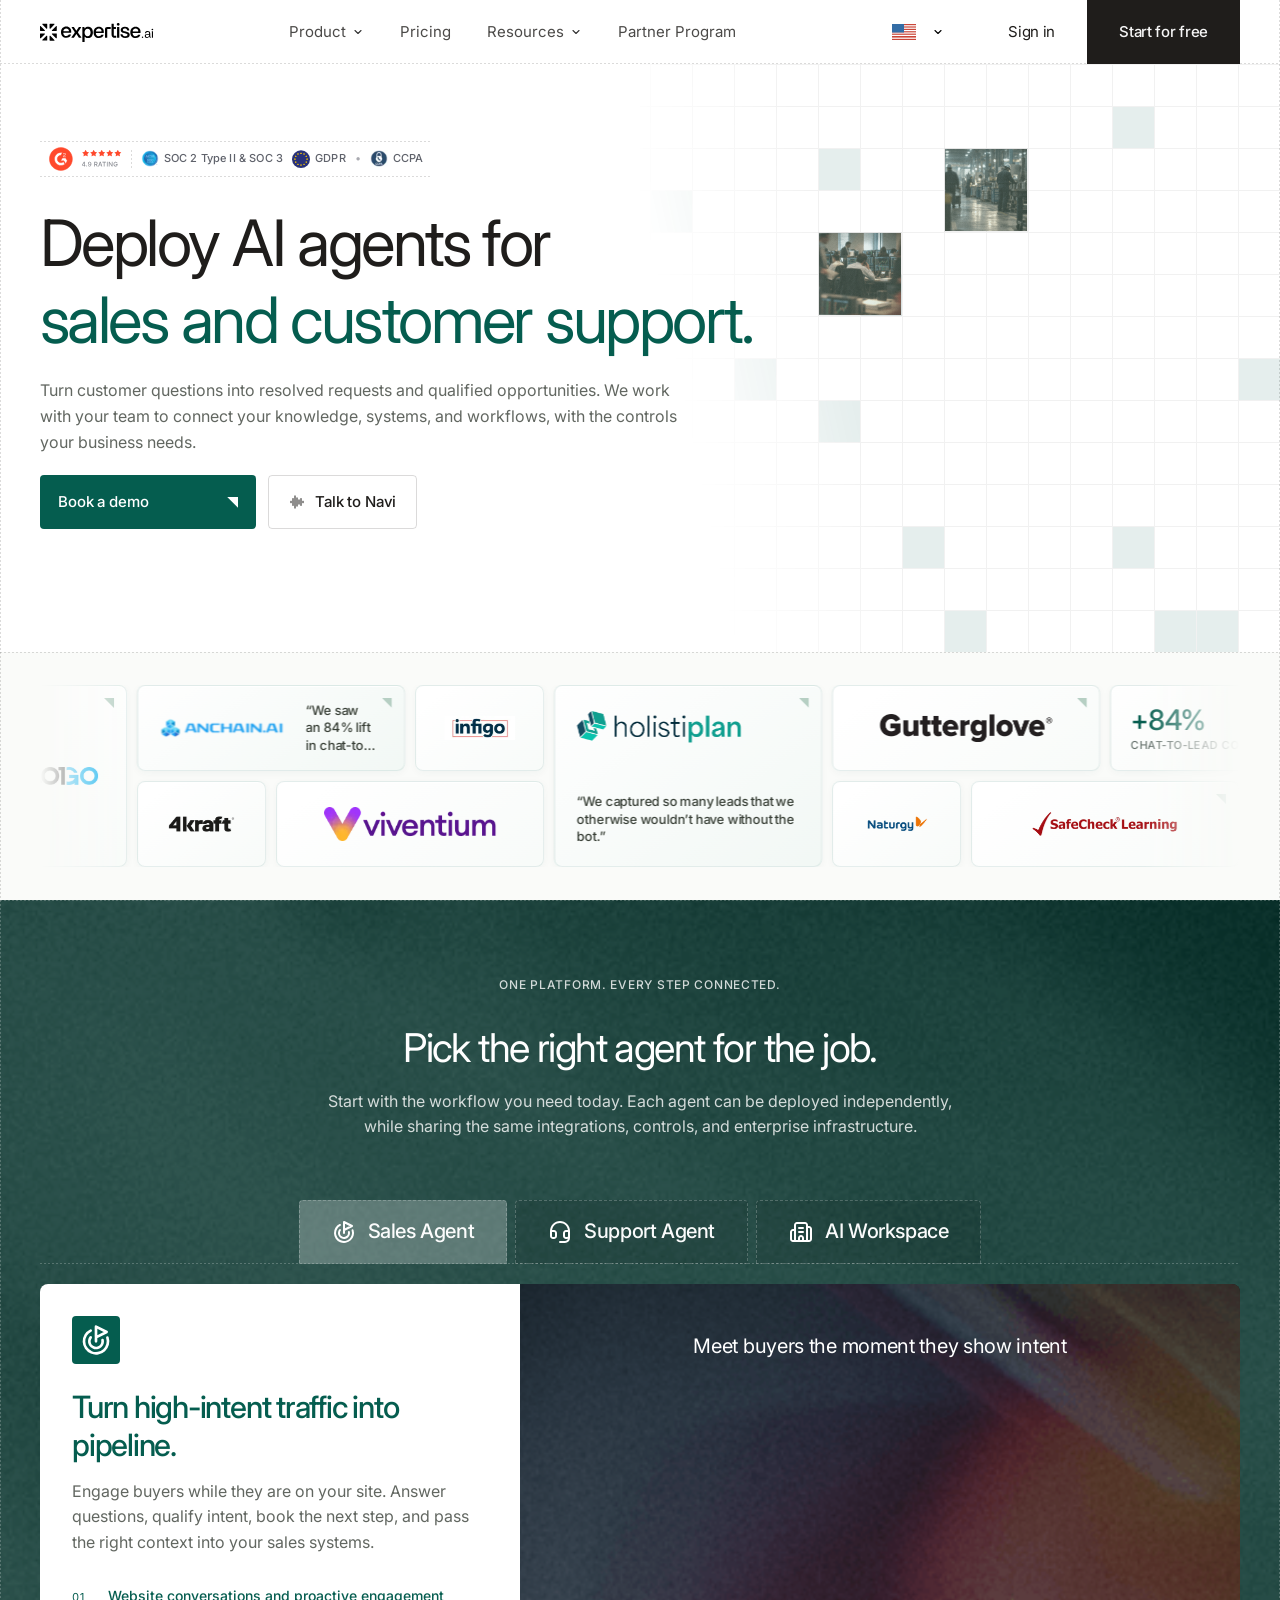
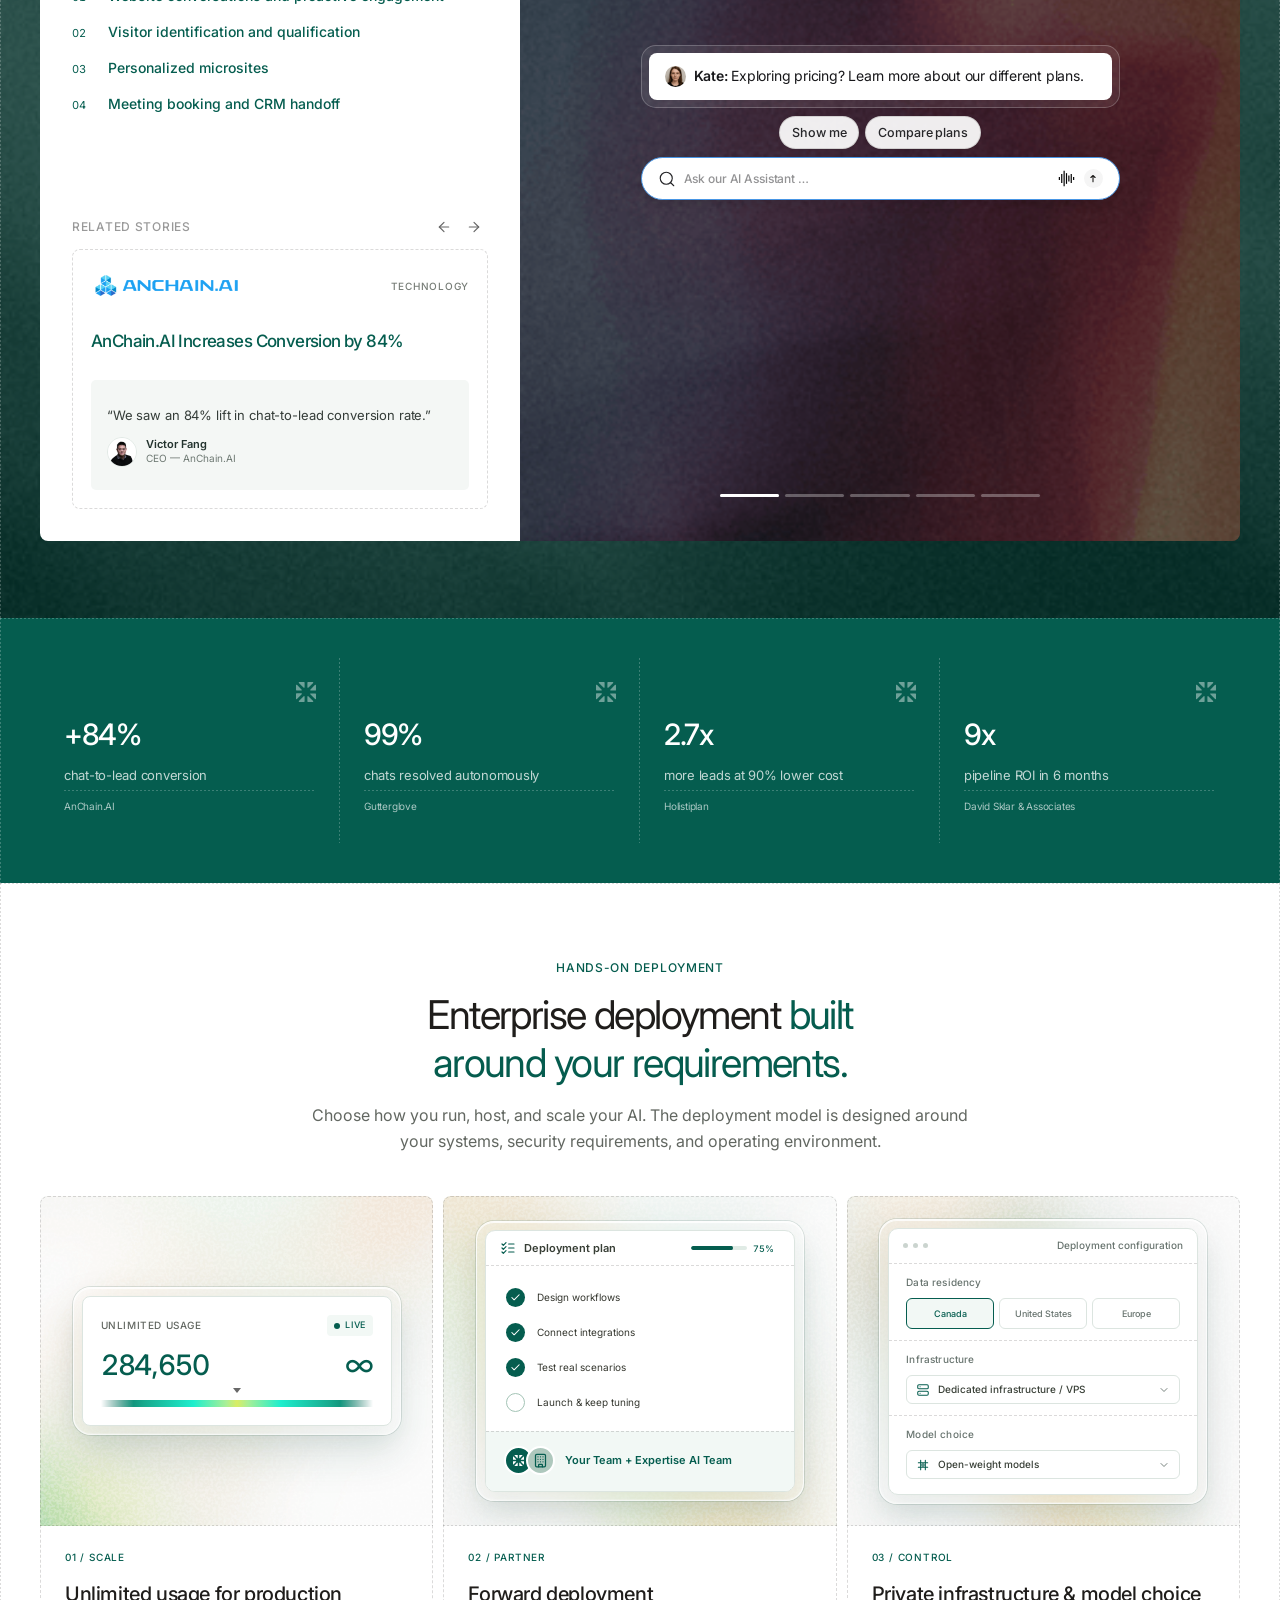
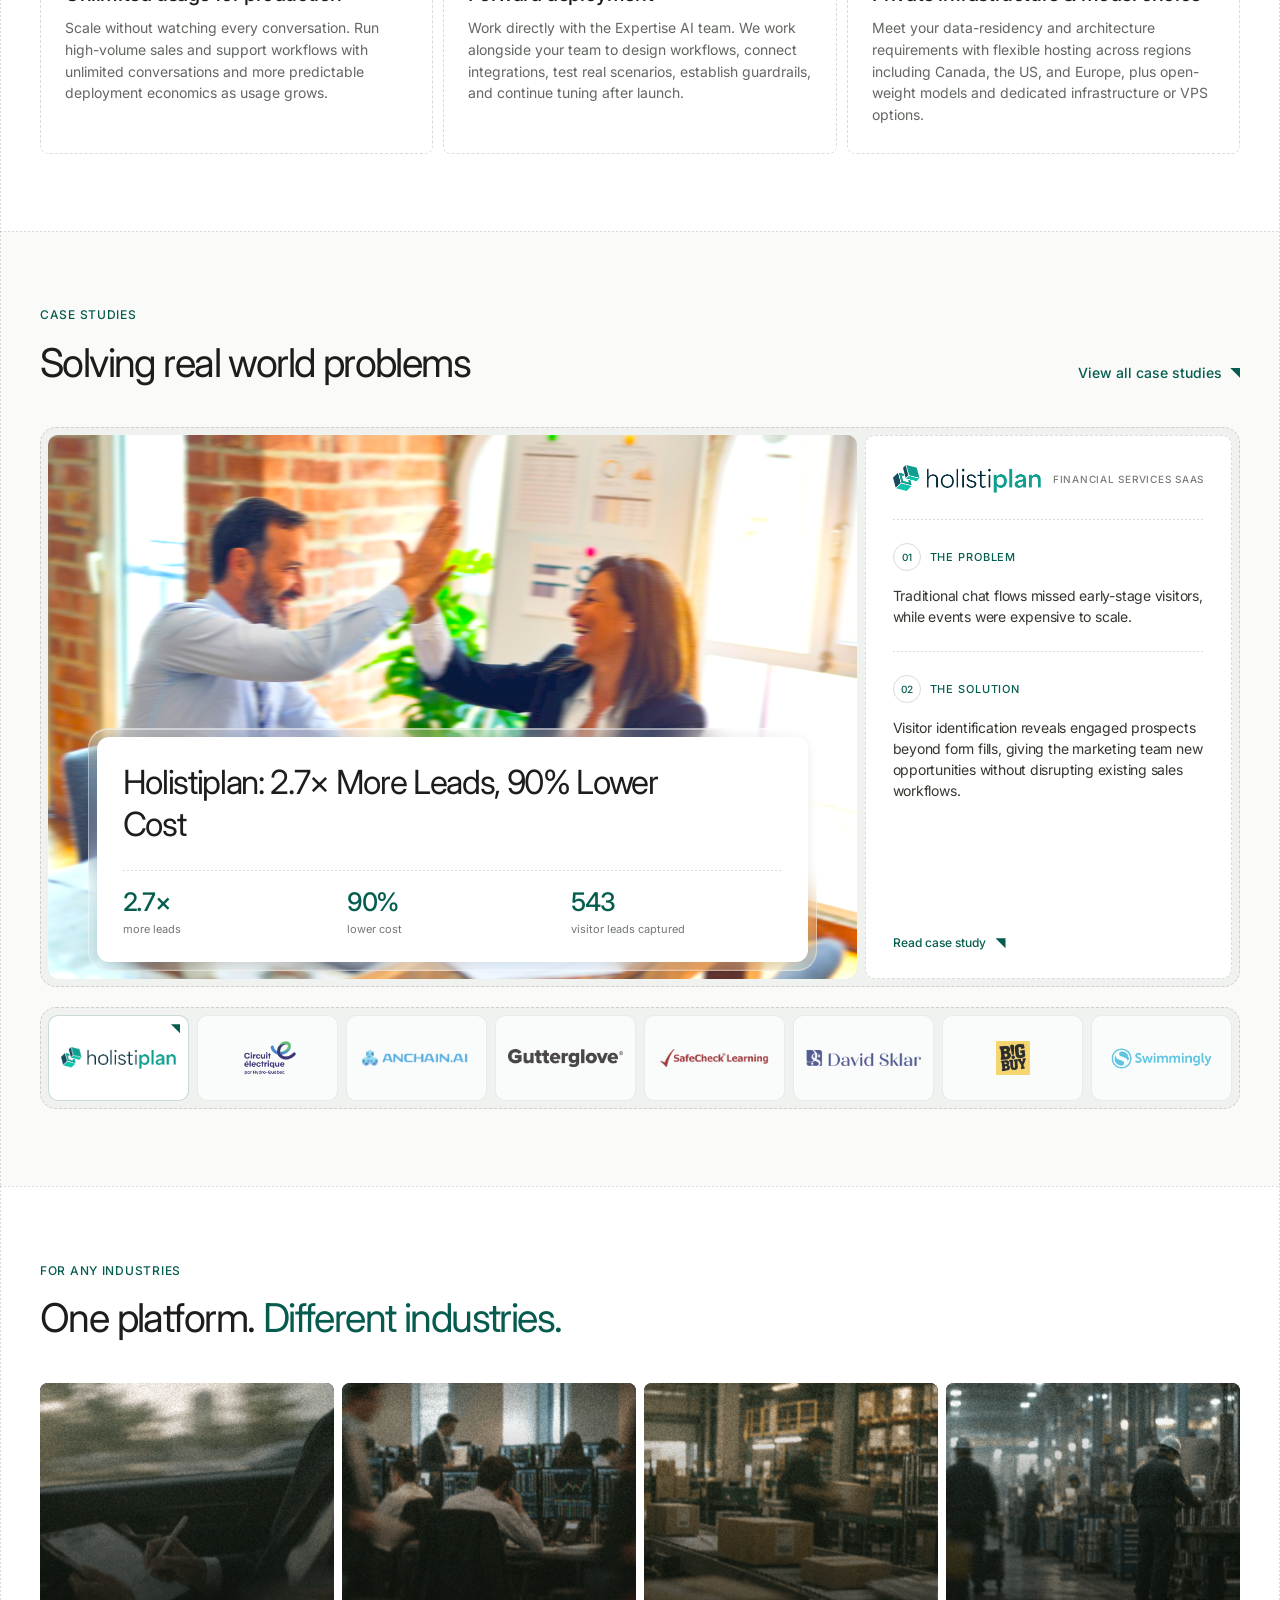
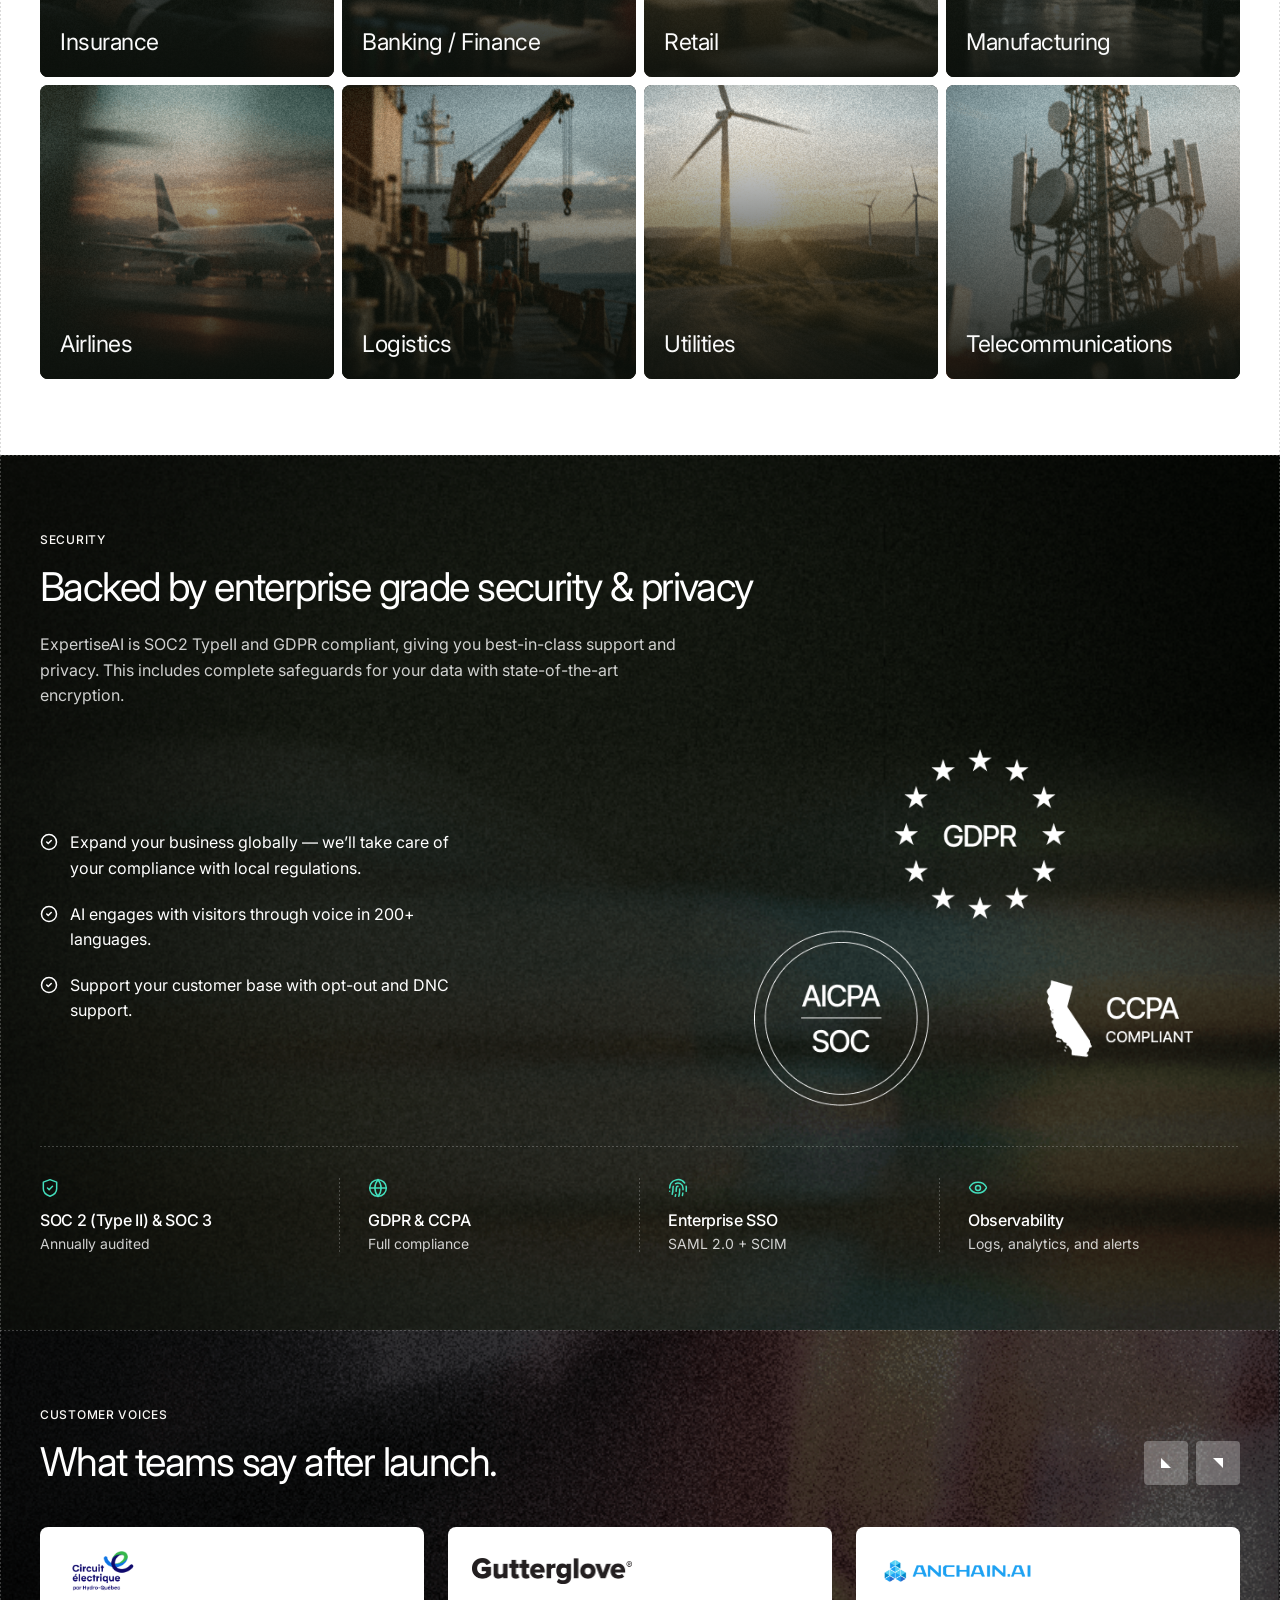
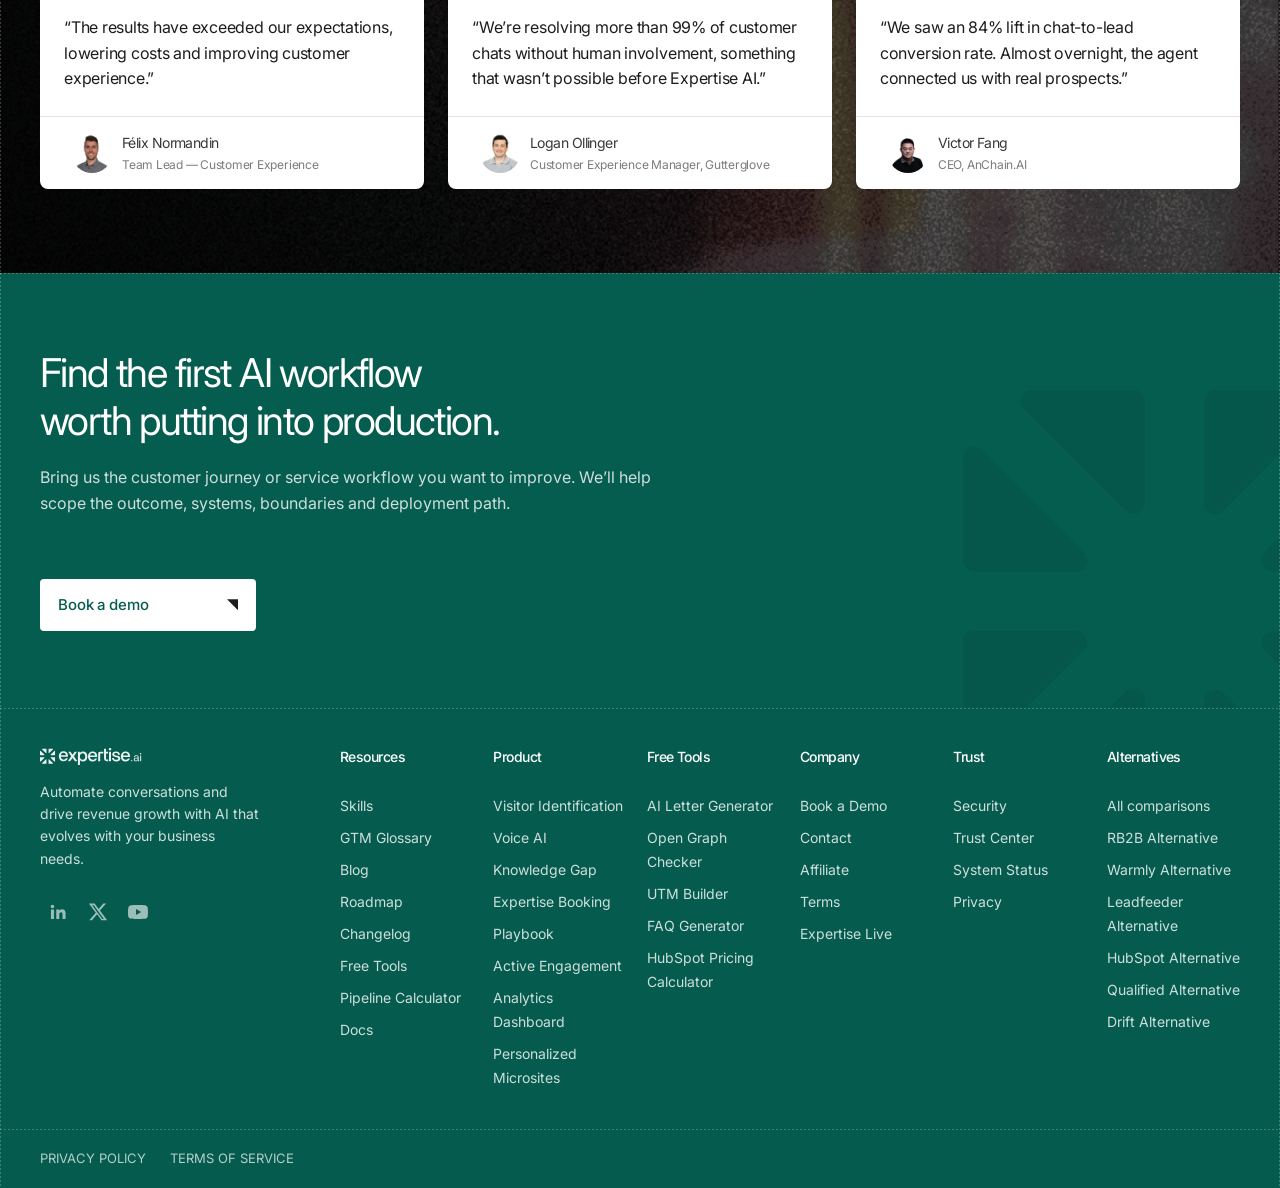
==== commit f1100e23: "Add pricing page" ====
--- a/v2/index.html
+++ b/v2/index.html
@@ -21,7 +21,7 @@
       </a>
       <nav class="nav-links" id="nav-links">
         <a href="#" class="nav-link">Product <svg viewBox="0 0 16 16" width="12" height="12" fill="none"><path d="M4 6l4 4 4-4" stroke="black" stroke-width="1.5" stroke-linecap="round" stroke-linejoin="round"/></svg></a>
-        <a href="#" class="nav-link">Pricing</a>
+        <a href="pricing.html" class="nav-link">Pricing</a>
         <a href="#" class="nav-link">Resources <svg viewBox="0 0 16 16" width="12" height="12" fill="none"><path d="M4 6l4 4 4-4" stroke="black" stroke-width="1.5" stroke-linecap="round" stroke-linejoin="round"/></svg></a>
         <a href="#" class="nav-link">Partner Program</a>
       </nav>
@@ -52,7 +52,7 @@
   <!-- Mobile nav drawer -->
   <nav class="nav-mobile-drawer" id="nav-mobile-drawer" aria-label="Mobile navigation">
     <a href="#" class="mobile-link">Product</a>
-    <a href="#" class="mobile-link">Pricing</a>
+    <a href="pricing.html" class="mobile-link">Pricing</a>
     <a href="#" class="mobile-link">Resources</a>
     <a href="#" class="mobile-link">Partner Program</a>
     <div class="mobile-actions">
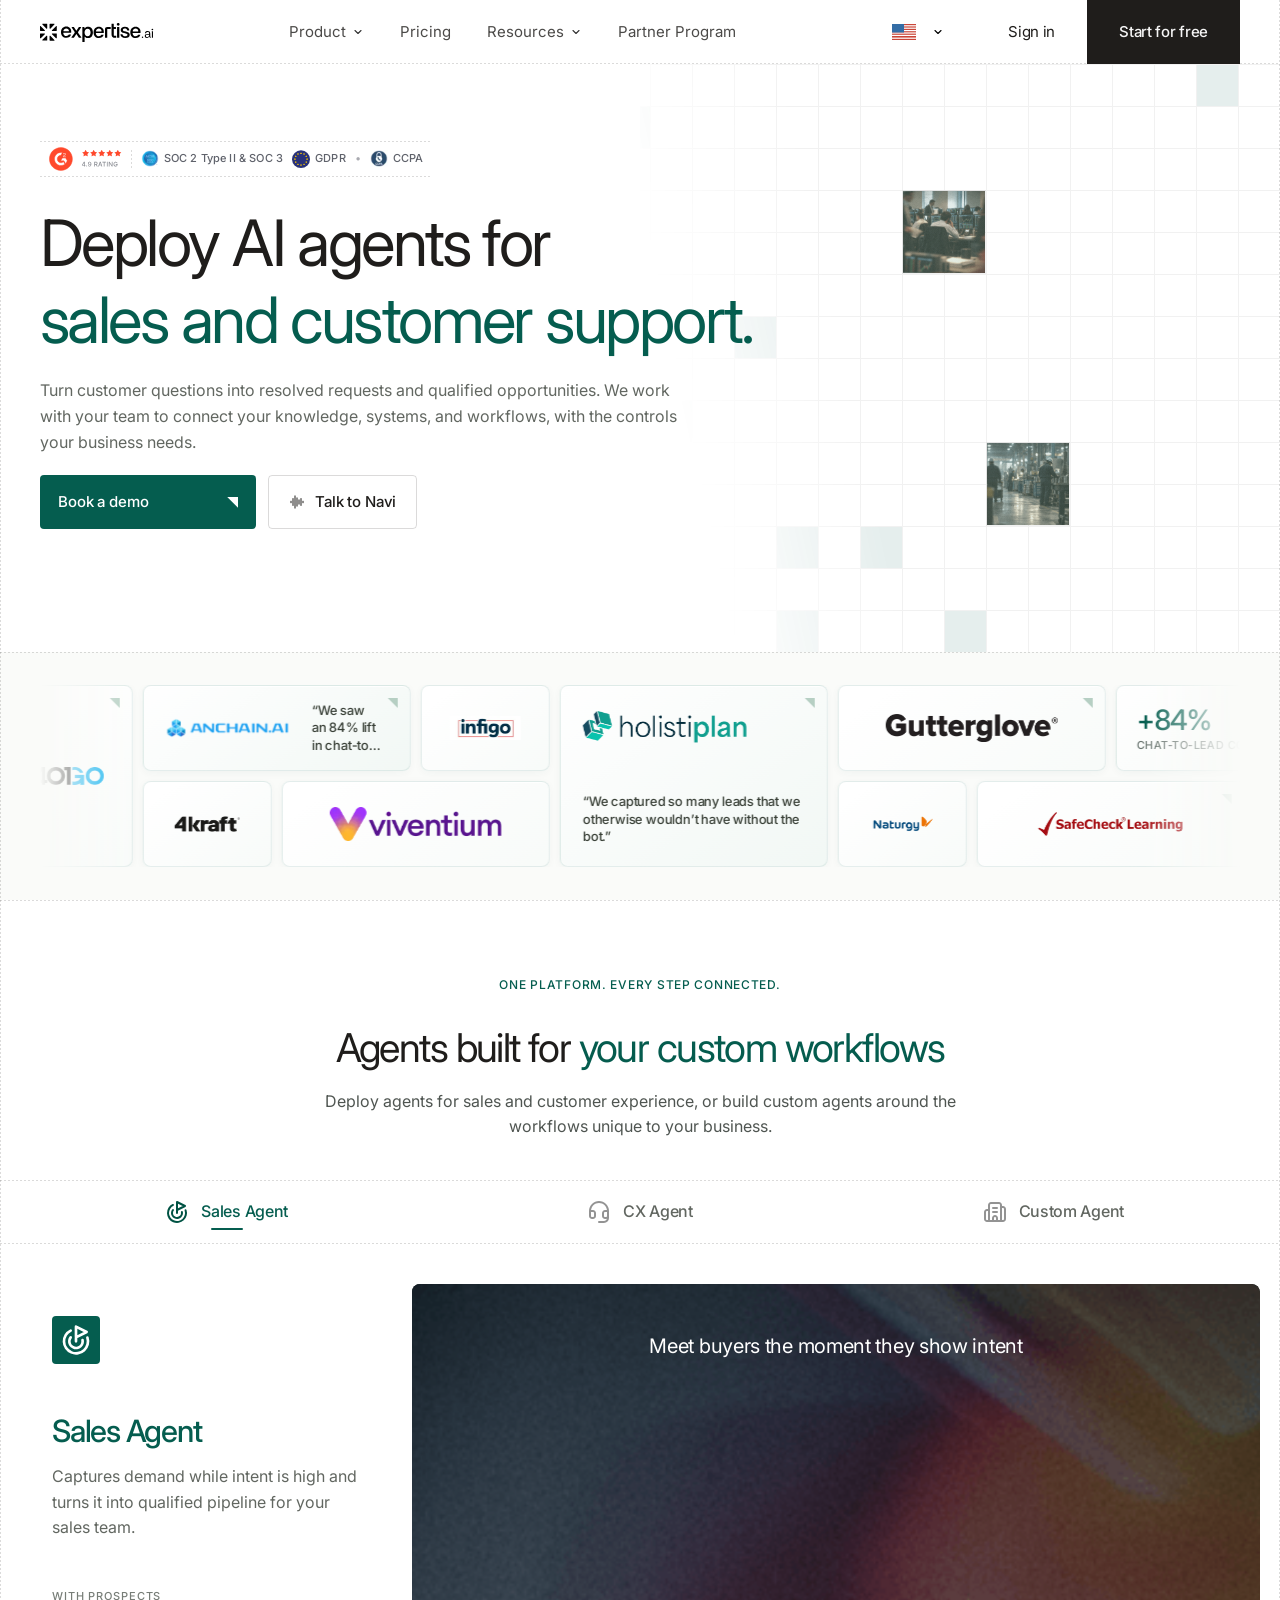
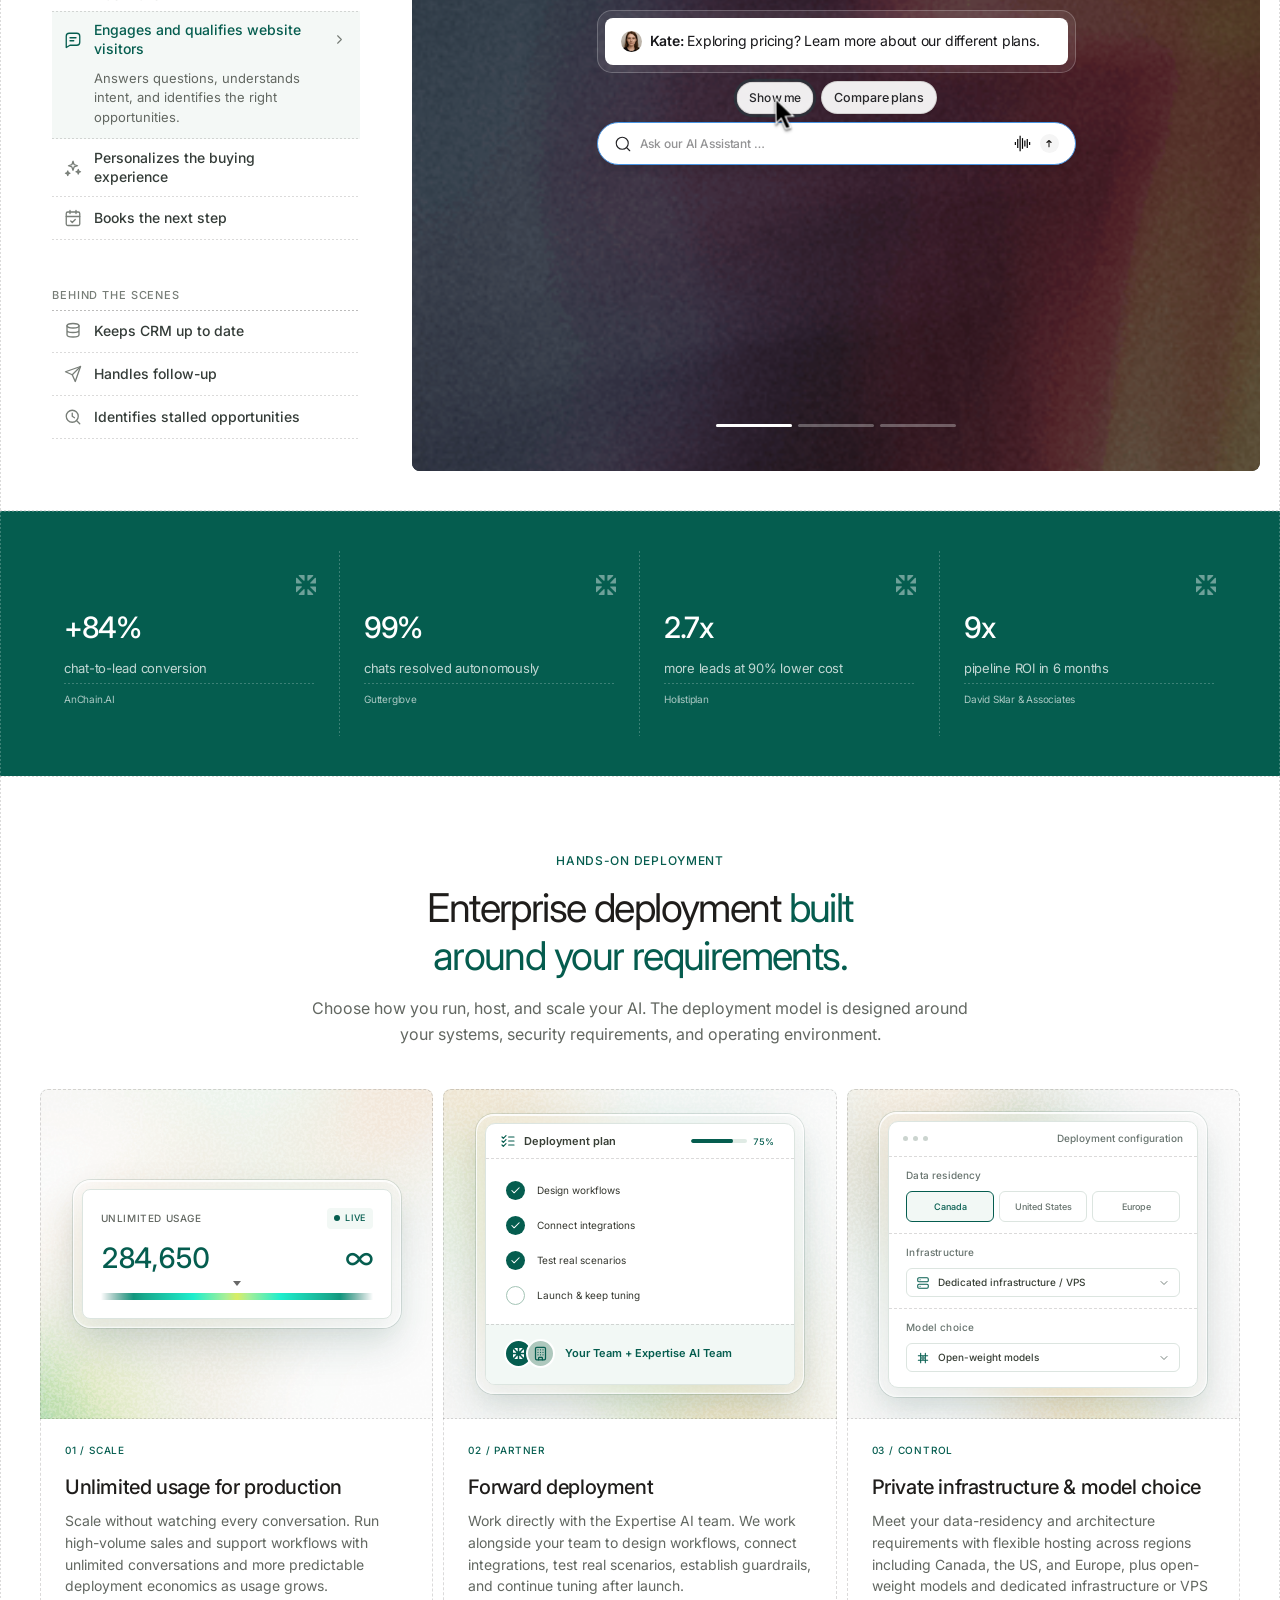
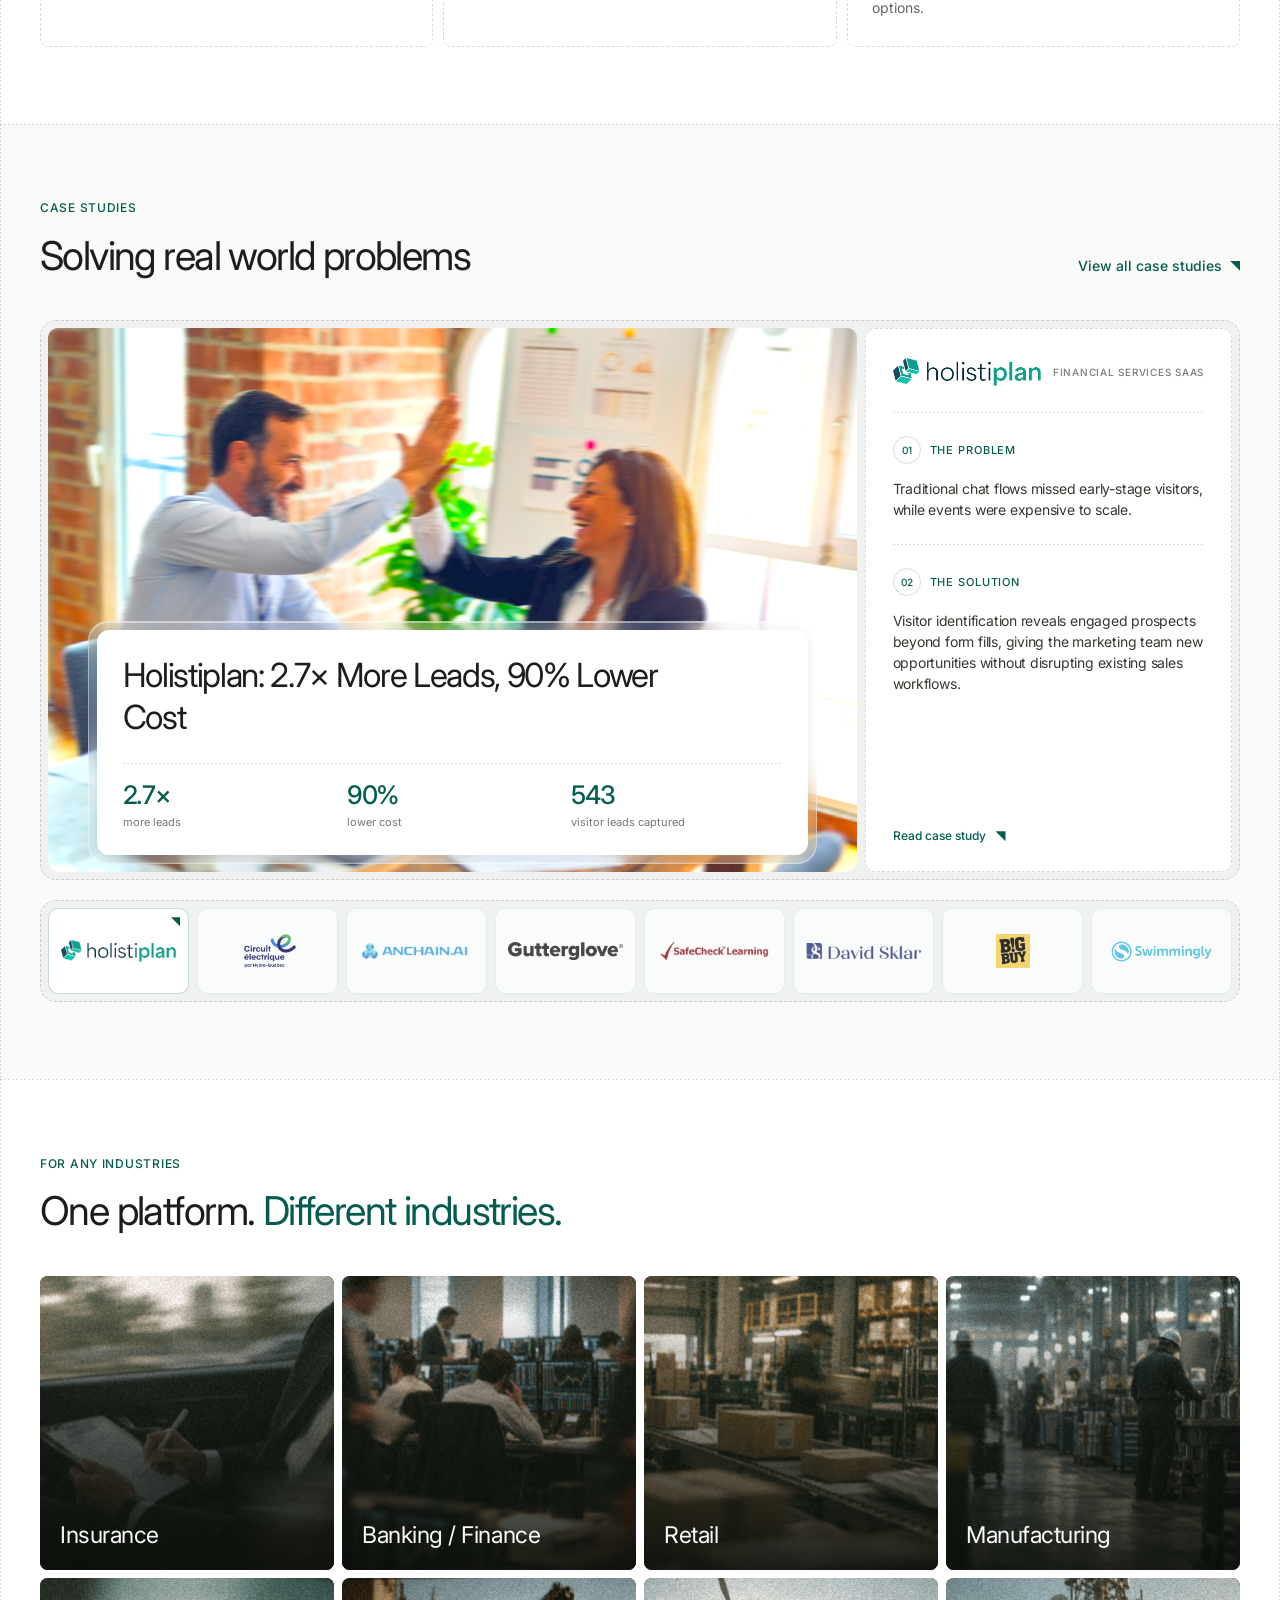
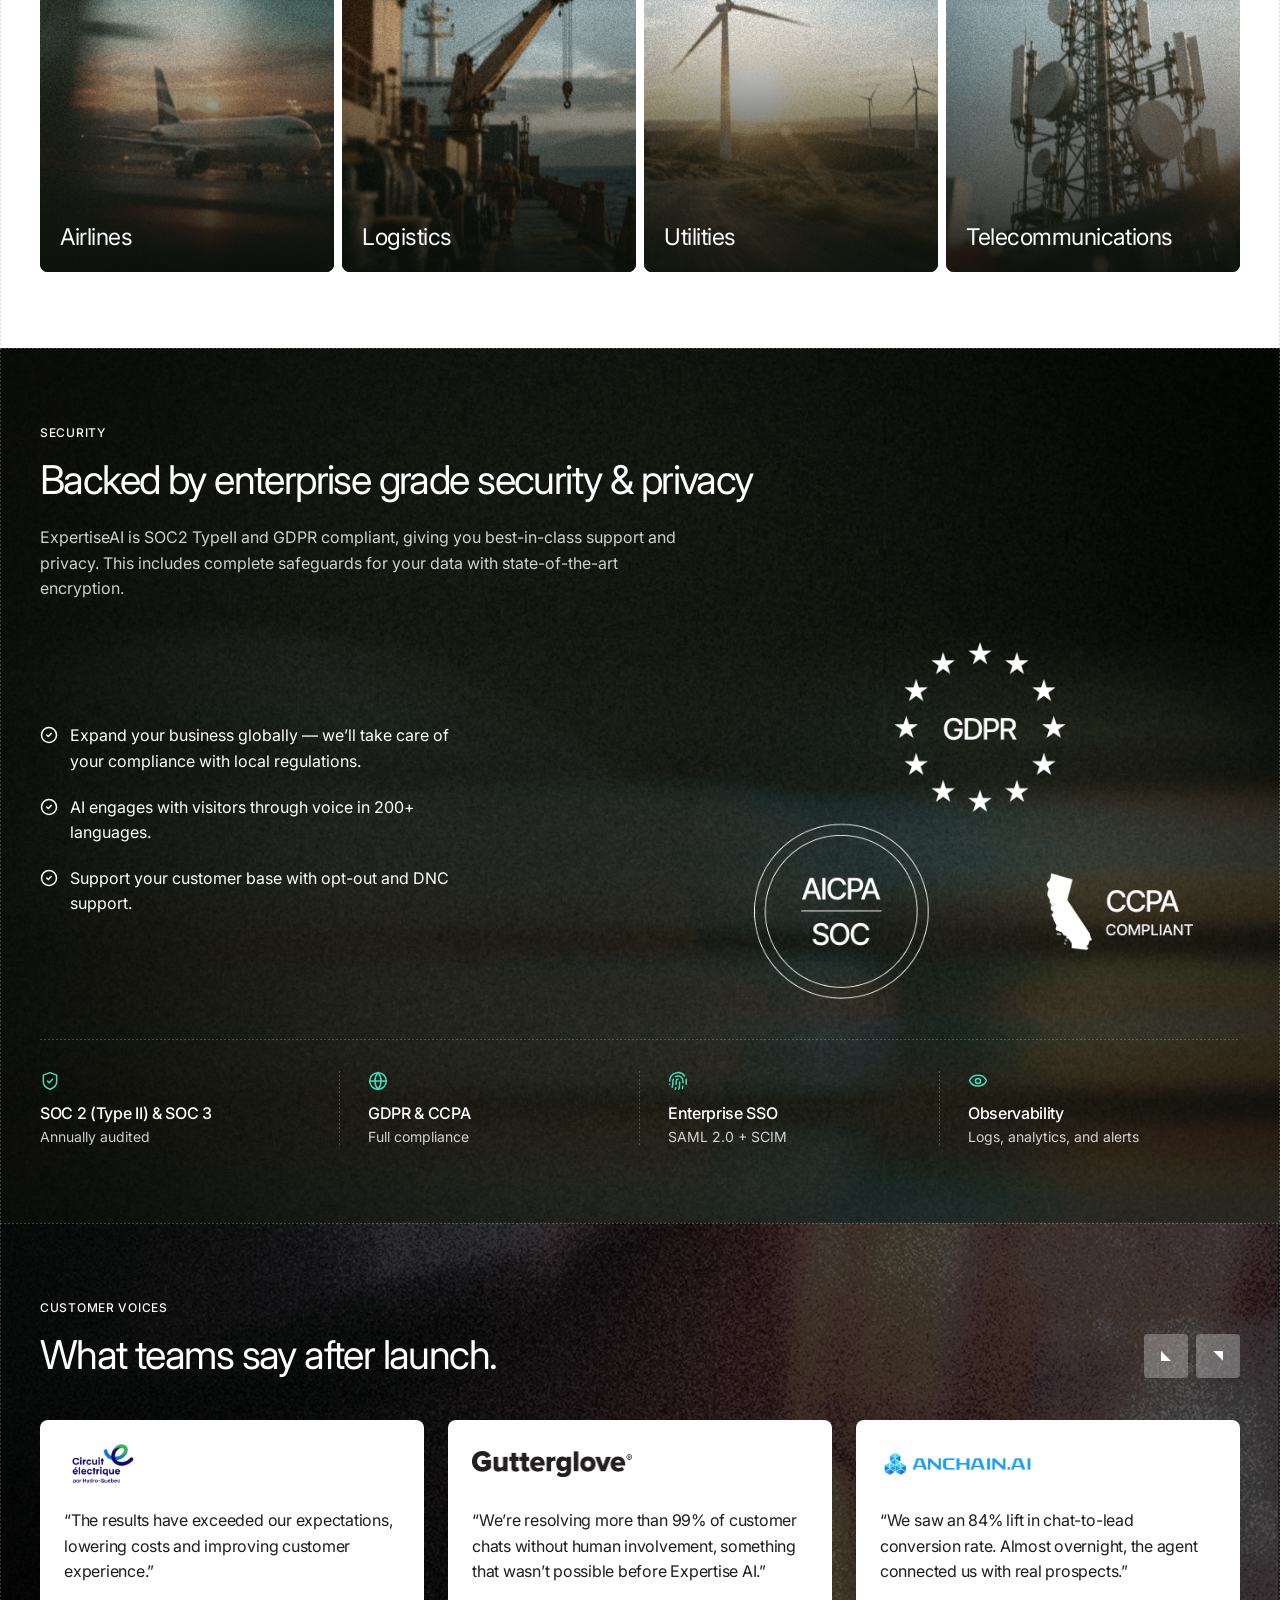
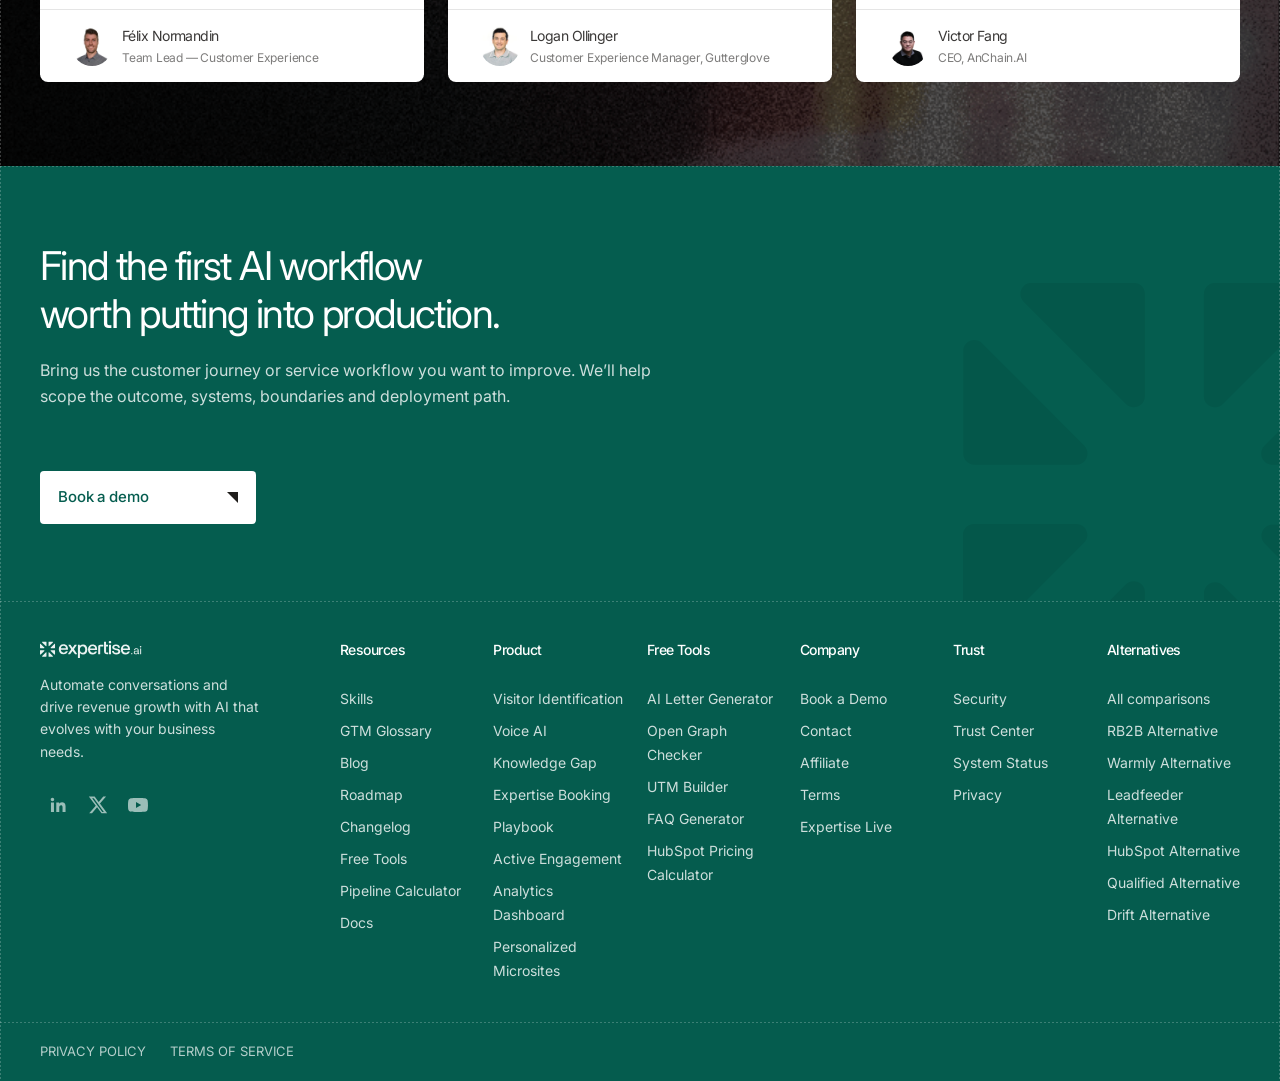
==== commit 2ad86f9f: "Update Solution Section - Sales Agent Tab & Animation" ====
--- a/v2/index.html
+++ b/v2/index.html
@@ -289,8 +289,8 @@
     <div class="section-container agents-v2-layout">
       <div class="agents-v2-intro">
         <span class="section-eyebrow agents-v2-eyebrow">One platform. Every step connected.</span>
-        <h2 id="agents-v2-title">Pick the right agent for the job.</h2>
-        <p>Start with the workflow you need today. Each agent can be deployed independently, while sharing the same integrations, controls, and enterprise infrastructure.</p>
+        <h2 id="agents-v2-title">Agents built for <span>your custom workflows</span></h2>
+        <p>Deploy agents for sales and customer experience, or build custom agents around the workflows unique to your business.</p>
       </div>
 
       <div class="agents-v2-stage">
@@ -302,11 +302,11 @@
             </button>
             <button class="agents-v2-tab" type="button" role="tab" id="agent-v2-tab-support" data-agent-v2-tab="support" aria-controls="agent-v2-pane-support" aria-selected="false" tabindex="-1">
               <img class="agents-v2-tab-icon" src="../assets/agent-tab-support.svg" alt="" width="24" height="24" />
-              Support Agent
+              CX Agent
             </button>
             <button class="agents-v2-tab" type="button" role="tab" id="agent-v2-tab-workspace" data-agent-v2-tab="workspace" aria-controls="agent-v2-pane-workspace" aria-selected="false" tabindex="-1">
               <img class="agents-v2-tab-icon" src="../assets/agent-tab-workspace.svg" alt="" width="24" height="24" />
-              AI Workspace
+              Custom Agent
             </button>
           </div>
         </div>
@@ -319,53 +319,69 @@
                   <img src="../assets/agent-tab-sales.svg" alt="" width="32" height="32" />
                 </div>
                 <div class="agents-v2-pane-text">
-                  <h3 class="agents-v2-pane-title">Turn high-intent traffic into pipeline.</h3>
-                  <p class="agents-v2-pane-body">Engage buyers while they are on your site. Answer questions, qualify intent, book the next step, and pass the right context into your sales systems.</p>
-                </div>
-                <ul class="agents-v2-features">
-                  <li><span class="workspace-feature-index" aria-hidden="true">01</span><span><strong>Website conversations and proactive engagement</strong></span></li>
-                  <li><span class="workspace-feature-index" aria-hidden="true">02</span><span><strong>Visitor identification and qualification</strong></span></li>
-                  <li><span class="workspace-feature-index" aria-hidden="true">03</span><span><strong>Personalized microsites</strong></span></li>
-                  <li><span class="workspace-feature-index" aria-hidden="true">04</span><span><strong>Meeting booking and CRM handoff</strong></span></li>
-                </ul>
-              </div>
-              <div class="agents-case-block agents-v2-case-block">
-                <div class="agents-case-nav agents-v2-case-nav">
-                  <p>Related stories</p>
-                  <div class="testimonials-controls agents-v2-case-controls" aria-label="Related stories">
-                    <button type="button" class="agents-v2-case-control" data-agents-case-prev aria-controls="agents-v2-case-sales" aria-label="Previous story">
-                      <svg xmlns="http://www.w3.org/2000/svg" width="16" height="16" viewBox="0 0 24 24" fill="none" stroke="currentColor" stroke-width="1.75" stroke-linecap="round" stroke-linejoin="round" aria-hidden="true"><path d="m12 19-7-7 7-7"/><path d="M19 12H5"/></svg>
-                    </button>
-                    <button type="button" class="agents-v2-case-control" data-agents-case-next aria-controls="agents-v2-case-sales" aria-label="Next story">
-                      <svg xmlns="http://www.w3.org/2000/svg" width="16" height="16" viewBox="0 0 24 24" fill="none" stroke="currentColor" stroke-width="1.75" stroke-linecap="round" stroke-linejoin="round" aria-hidden="true"><path d="M5 12h14"/><path d="m12 5 7 7-7 7"/></svg>
-                    </button>
-                  </div>
-                </div>
-                <div class="agents-case-stories" hidden>
-                  <span data-case-href="https://www.expertise.ai/live/case-studies/anchain-ai" data-case-bg="../assets/story-bg-anchain.jpg" data-case-logo="../assets/client-anchain.svg" data-case-logo-alt="AnChain.AI" data-case-avatar="../assets/testimonial-victor.webp" data-case-category="Technology / Sales" data-case-title="AnChain.AI Increases Conversion by 84%" data-case-quote="“We saw an 84% lift in chat-to-lead conversion rate.”" data-case-cite="Victor Fang, CEO — AnChain.AI"></span>
-                  <span data-case-href="https://www.expertise.ai/live/case-studies/holistiplan" data-case-bg="../assets/story-bg-holistiplan.jpg" data-case-logo="../assets/client-holistiplan.webp" data-case-logo-alt="Holistiplan" data-case-avatar="../assets/testimonial-renan.webp" data-case-category="Financial Services SaaS / Sales" data-case-title="Holistiplan: 2.7× More Leads, 90% Lower Cost" data-case-quote="“We captured so many leads that we otherwise wouldn’t have without the bot.”" data-case-cite="Renan Ronchi, Lifecycle Marketing Manager — Holistiplan"></span>
-                  <span data-case-href="https://www.expertise.ai/live/case-studies/david-sklar" data-case-bg="../assets/story-bg-david-sklar.jpg" data-case-logo="../assets/client-david-sklar.webp" data-case-logo-alt="David Sklar &amp; Associates" data-case-category="Financial Services / Sales" data-case-title="David Sklar Generates 5× ROI After Hours" data-case-quote="“What this tool did for us is give us an opportunity to not only catch visitors' chats, but also to let them book appointments directly inside.”" data-case-cite="Archit Gupta, Operations Coordinator — David Sklar &amp; Associates"></span>
-                </div>
-                <a class="agents-case agents-v2-story-card" id="agents-v2-case-sales" href="https://www.expertise.ai/live/case-studies/anchain-ai" target="_blank" rel="noopener">
-                  <div class="agents-v2-story-head">
-                    <img data-agents-case-logo src="../assets/client-anchain.svg" alt="AnChain.AI" />
-                    <p class="agents-v2-story-kicker">
-                      <span data-agents-case-category>Technology</span>
-                      <span class="agents-v2-story-cta">Read case study <i aria-hidden="true"></i></span>
-                    </p>
-                  </div>
-                  <h3 data-agents-case-title>AnChain.AI Increases Conversion by 84%</h3>
-                  <div class="agents-case-quote agents-v2-story-quote">
-                    <div class="agents-v2-story-quote-copy">
-                      <p data-agents-case-quote>“We saw an 84% lift in chat-to-lead conversion rate.”</p>
-                      <p data-agents-case-cite>Victor Fang, CEO — AnChain.AI</p>
-                      <div class="agents-v2-story-author">
-                        <img class="agents-v2-story-avatar" data-agents-case-avatar src="../assets/testimonial-victor.webp" alt="" width="34" height="34" />
-                        <span class="agents-v2-story-author-copy"><strong data-agents-case-author>Victor Fang</strong><span data-agents-case-role>CEO — AnChain.AI</span></span>
+                  <h3 class="agents-v2-pane-title">Sales Agent</h3>
+                  <p class="agents-v2-pane-body">Captures demand while intent is high and turns it into qualified pipeline for your sales team.</p>
+                </div>
+                <div class="sales-feature-groups" data-agent-features data-rotate-count="3">
+                  <section class="sales-feature-group" aria-labelledby="sales-features-prospects">
+                    <h4 id="sales-features-prospects">With prospects</h4>
+                    <div class="sales-feature-list">
+                      <div class="sales-feature-item is-open">
+                        <button type="button" class="sales-feature-trigger" data-sales-feature data-chat-sequence="qualify" aria-expanded="true" aria-controls="sales-feature-engages">
+                          <svg class="sales-feature-icon" viewBox="0 0 24 24" fill="none" stroke="currentColor" stroke-width="1.75" stroke-linecap="round" stroke-linejoin="round" aria-hidden="true"><path d="M21 15a4 4 0 0 1-4 4H8l-5 3V7a4 4 0 0 1 4-4h10a4 4 0 0 1 4 4z"/><path d="M8 9h8M8 13h5"/></svg>
+                          <span>Engages and qualifies website visitors</span>
+                          <svg class="sales-feature-chevron" viewBox="0 0 24 24" fill="none" stroke="currentColor" stroke-width="1.75" stroke-linecap="round" stroke-linejoin="round" aria-hidden="true"><path d="m6 9 6 6 6-6"/></svg>
+                        </button>
+                        <div class="sales-feature-panel" id="sales-feature-engages"><p>Answers questions, understands intent, and identifies the right opportunities.</p></div>
+                      </div>
+                      <div class="sales-feature-item">
+                        <button type="button" class="sales-feature-trigger" data-sales-feature data-chat-sequence="personalize" aria-expanded="false" aria-controls="sales-feature-personalizes">
+                          <svg class="sales-feature-icon" viewBox="0 0 24 24" fill="none" stroke="currentColor" stroke-width="1.75" stroke-linecap="round" stroke-linejoin="round" aria-hidden="true"><path d="m12 3-1.5 4.5L6 9l4.5 1.5L12 15l1.5-4.5L18 9l-4.5-1.5z"/><path d="m5 16-.75 2.25L2 19l2.25.75L5 22l.75-2.25L8 19l-2.25-.75zM19 14l-.75 2.25L16 17l2.25.75L19 20l.75-2.25L22 17l-2.25-.75z"/></svg>
+                          <span>Personalizes the buying experience</span>
+                          <svg class="sales-feature-chevron" viewBox="0 0 24 24" fill="none" stroke="currentColor" stroke-width="1.75" stroke-linecap="round" stroke-linejoin="round" aria-hidden="true"><path d="m6 9 6 6 6-6"/></svg>
+                        </button>
+                        <div class="sales-feature-panel" id="sales-feature-personalizes" hidden><p>Guides prospects to the right information based on what they need.</p></div>
+                      </div>
+                      <div class="sales-feature-item">
+                        <button type="button" class="sales-feature-trigger" data-sales-feature data-chat-sequence="book" aria-expanded="false" aria-controls="sales-feature-books">
+                          <svg class="sales-feature-icon" viewBox="0 0 24 24" fill="none" stroke="currentColor" stroke-width="1.75" stroke-linecap="round" stroke-linejoin="round" aria-hidden="true"><path d="M8 2v4M16 2v4M3 10h18"/><rect width="18" height="18" x="3" y="4" rx="2"/><path d="m9 16 2 2 4-4"/></svg>
+                          <span>Books the next step</span>
+                          <svg class="sales-feature-chevron" viewBox="0 0 24 24" fill="none" stroke="currentColor" stroke-width="1.75" stroke-linecap="round" stroke-linejoin="round" aria-hidden="true"><path d="m6 9 6 6 6-6"/></svg>
+                        </button>
+                        <div class="sales-feature-panel" id="sales-feature-books" hidden><p>Schedules meetings and connects qualified prospects with the sales team.</p></div>
                       </div>
                     </div>
-                  </div>
-                </a>
+                  </section>
+                  <section class="sales-feature-group" aria-labelledby="sales-features-behind">
+                    <h4 id="sales-features-behind">Behind the scenes</h4>
+                    <div class="sales-feature-list">
+                      <div class="sales-feature-item">
+                        <button type="button" class="sales-feature-trigger" data-sales-feature aria-expanded="false" aria-controls="sales-feature-crm">
+                          <svg class="sales-feature-icon" viewBox="0 0 24 24" fill="none" stroke="currentColor" stroke-width="1.75" stroke-linecap="round" stroke-linejoin="round" aria-hidden="true"><ellipse cx="12" cy="5" rx="8" ry="3"/><path d="M4 5v6c0 1.7 3.6 3 8 3s8-1.3 8-3V5M4 11v6c0 1.7 3.6 3 8 3s8-1.3 8-3v-6"/></svg>
+                          <span>Keeps CRM up to date</span>
+                          <svg class="sales-feature-chevron" viewBox="0 0 24 24" fill="none" stroke="currentColor" stroke-width="1.75" stroke-linecap="round" stroke-linejoin="round" aria-hidden="true"><path d="m6 9 6 6 6-6"/></svg>
+                        </button>
+                        <div class="sales-feature-panel" id="sales-feature-crm" hidden><p>Creates contacts, updates opportunities, and adds useful sales context.</p></div>
+                      </div>
+                      <div class="sales-feature-item">
+                        <button type="button" class="sales-feature-trigger" data-sales-feature aria-expanded="false" aria-controls="sales-feature-follow-up">
+                          <svg class="sales-feature-icon" viewBox="0 0 24 24" fill="none" stroke="currentColor" stroke-width="1.75" stroke-linecap="round" stroke-linejoin="round" aria-hidden="true"><path d="m22 2-7 20-4-9-9-4z"/><path d="M22 2 11 13"/></svg>
+                          <span>Handles follow-up</span>
+                          <svg class="sales-feature-chevron" viewBox="0 0 24 24" fill="none" stroke="currentColor" stroke-width="1.75" stroke-linecap="round" stroke-linejoin="round" aria-hidden="true"><path d="m6 9 6 6 6-6"/></svg>
+                        </button>
+                        <div class="sales-feature-panel" id="sales-feature-follow-up" hidden><p>Prepares emails and next steps based on conversations and account activity.</p></div>
+                      </div>
+                      <div class="sales-feature-item">
+                        <button type="button" class="sales-feature-trigger" data-sales-feature aria-expanded="false" aria-controls="sales-feature-stalled">
+                          <svg class="sales-feature-icon" viewBox="0 0 24 24" fill="none" stroke="currentColor" stroke-width="1.75" stroke-linecap="round" stroke-linejoin="round" aria-hidden="true"><circle cx="11" cy="11" r="8"/><path d="m21 21-4.35-4.35M11 7v4l3 2"/></svg>
+                          <span>Identifies stalled opportunities</span>
+                          <svg class="sales-feature-chevron" viewBox="0 0 24 24" fill="none" stroke="currentColor" stroke-width="1.75" stroke-linecap="round" stroke-linejoin="round" aria-hidden="true"><path d="m6 9 6 6 6-6"/></svg>
+                        </button>
+                        <div class="sales-feature-panel" id="sales-feature-stalled" hidden><p>Spots deals that have gone quiet and highlights the follow-up or next step needed.</p></div>
+                      </div>
+                    </div>
+                  </section>
+                </div>
               </div>
             </article>
 
@@ -375,16 +391,45 @@
                   <img src="../assets/agent-tab-support.svg" alt="" width="32" height="32" />
                 </div>
                 <div class="agents-v2-pane-text">
-                  <h3 class="agents-v2-pane-title">Resolve more customer requests across web and voice.</h3>
-                  <p class="agents-v2-pane-body">Handle routine questions, guide customers through the right process, and escalate complex cases with full context. Extend the same experience to phone, voice, and avatar interactions.</p>
-                </div>
-                <ul class="agents-v2-features">
-                  <li><span class="workspace-feature-index" aria-hidden="true">01</span><span><strong>Web chat and website voice</strong></span></li>
-                  <li><span class="workspace-feature-index" aria-hidden="true">02</span><span><strong>Live microsite generation</strong></span></li>
-                  <li><span class="workspace-feature-index" aria-hidden="true">03</span><span><strong>Inbound and outbound phone calling</strong></span></li>
-                  <li><span class="workspace-feature-index" aria-hidden="true">04</span><span><strong>Multilingual support and human handoff</strong></span></li>
-                  <li><span class="workspace-feature-index" aria-hidden="true">05</span><span><strong>AI avatar experiences</strong></span></li>
-                </ul>
+                  <h3 class="agents-v2-pane-title">CX Agent</h3>
+                  <p class="agents-v2-pane-body">Helps customers get answers and resolve routine needs without adding more work for your CX team.</p>
+                </div>
+                <div class="sales-feature-groups" data-agent-features>
+                  <section class="sales-feature-group" aria-labelledby="cx-features-customers">
+                    <h4 id="cx-features-customers">With customers</h4>
+                    <div class="sales-feature-list">
+                      <div class="sales-feature-item is-open">
+                        <button type="button" class="sales-feature-trigger" data-agent-feature aria-expanded="true" aria-controls="cx-feature-channels"><svg class="sales-feature-icon" viewBox="0 0 24 24" fill="none" stroke="currentColor" stroke-width="1.75" stroke-linecap="round" stroke-linejoin="round" aria-hidden="true"><path d="M21 15a4 4 0 0 1-4 4H8l-5 3V7a4 4 0 0 1 4-4h10a4 4 0 0 1 4 4z"/><path d="M8 9h8M8 13h5"/></svg><span>Answers across web, voice, and phone</span><svg class="sales-feature-chevron" viewBox="0 0 24 24" fill="none" stroke="currentColor" stroke-width="1.75" stroke-linecap="round" stroke-linejoin="round" aria-hidden="true"><path d="m6 9 6 6 6-6"/></svg></button>
+                        <div class="sales-feature-panel" id="cx-feature-channels"><p>Gives customers fast answers through the channel they prefer.</p></div>
+                      </div>
+                      <div class="sales-feature-item">
+                        <button type="button" class="sales-feature-trigger" data-agent-feature aria-expanded="false" aria-controls="cx-feature-languages"><svg class="sales-feature-icon" viewBox="0 0 24 24" fill="none" stroke="currentColor" stroke-width="1.75" stroke-linecap="round" stroke-linejoin="round" aria-hidden="true"><circle cx="12" cy="12" r="10"/><path d="M2 12h20M12 2a15.3 15.3 0 0 1 0 20M12 2a15.3 15.3 0 0 0 0 20"/></svg><span>Supports customers in multiple languages</span><svg class="sales-feature-chevron" viewBox="0 0 24 24" fill="none" stroke="currentColor" stroke-width="1.75" stroke-linecap="round" stroke-linejoin="round" aria-hidden="true"><path d="m6 9 6 6 6-6"/></svg></button>
+                        <div class="sales-feature-panel" id="cx-feature-languages" hidden><p>Understands and responds in the customer’s preferred language.</p></div>
+                      </div>
+                      <div class="sales-feature-item">
+                        <button type="button" class="sales-feature-trigger" data-agent-feature aria-expanded="false" aria-controls="cx-feature-handoff"><svg class="sales-feature-icon" viewBox="0 0 24 24" fill="none" stroke="currentColor" stroke-width="1.75" stroke-linecap="round" stroke-linejoin="round" aria-hidden="true"><path d="M16 3h5v5M21 3l-7 7M8 21H3v-5M3 21l7-7"/><path d="M14 3h-3a8 8 0 0 0-8 8v3M10 21h3a8 8 0 0 0 8-8v-3"/></svg><span>Hands off when needed</span><svg class="sales-feature-chevron" viewBox="0 0 24 24" fill="none" stroke="currentColor" stroke-width="1.75" stroke-linecap="round" stroke-linejoin="round" aria-hidden="true"><path d="m6 9 6 6 6-6"/></svg></button>
+                        <div class="sales-feature-panel" id="cx-feature-handoff" hidden><p>Moves complex or sensitive requests to a live person with the right context.</p></div>
+                      </div>
+                    </div>
+                  </section>
+                  <section class="sales-feature-group" aria-labelledby="cx-features-behind">
+                    <h4 id="cx-features-behind">Behind the scenes</h4>
+                    <div class="sales-feature-list">
+                      <div class="sales-feature-item">
+                        <button type="button" class="sales-feature-trigger" data-agent-feature aria-expanded="false" aria-controls="cx-feature-tickets"><svg class="sales-feature-icon" viewBox="0 0 24 24" fill="none" stroke="currentColor" stroke-width="1.75" stroke-linecap="round" stroke-linejoin="round" aria-hidden="true"><path d="M2 9a3 3 0 0 0 0 6v2a2 2 0 0 0 2 2h16a2 2 0 0 0 2-2v-2a3 3 0 0 0 0-6V7a2 2 0 0 0-2-2H4a2 2 0 0 0-2 2z"/><path d="M13 5v2M13 17v2M13 11v2"/></svg><span>Keeps tickets up to date</span><svg class="sales-feature-chevron" viewBox="0 0 24 24" fill="none" stroke="currentColor" stroke-width="1.75" stroke-linecap="round" stroke-linejoin="round" aria-hidden="true"><path d="m6 9 6 6 6-6"/></svg></button>
+                        <div class="sales-feature-panel" id="cx-feature-tickets" hidden><p>Creates or updates tickets, notes, and customer records.</p></div>
+                      </div>
+                      <div class="sales-feature-item">
+                        <button type="button" class="sales-feature-trigger" data-agent-feature aria-expanded="false" aria-controls="cx-feature-team"><svg class="sales-feature-icon" viewBox="0 0 24 24" fill="none" stroke="currentColor" stroke-width="1.75" stroke-linecap="round" stroke-linejoin="round" aria-hidden="true"><path d="M16 21v-2a4 4 0 0 0-4-4H6a4 4 0 0 0-4 4v2"/><circle cx="9" cy="7" r="4"/><path d="M22 21v-2a4 4 0 0 0-3-3.87M16 3.13a4 4 0 0 1 0 7.75"/></svg><span>Supports your service team</span><svg class="sales-feature-chevron" viewBox="0 0 24 24" fill="none" stroke="currentColor" stroke-width="1.75" stroke-linecap="round" stroke-linejoin="round" aria-hidden="true"><path d="m6 9 6 6 6-6"/></svg></button>
+                        <div class="sales-feature-panel" id="cx-feature-team" hidden><p>Pulls relevant account information, policies, and troubleshooting guidance.</p></div>
+                      </div>
+                      <div class="sales-feature-item">
+                        <button type="button" class="sales-feature-trigger" data-agent-feature aria-expanded="false" aria-controls="cx-feature-follow-up"><svg class="sales-feature-icon" viewBox="0 0 24 24" fill="none" stroke="currentColor" stroke-width="1.75" stroke-linecap="round" stroke-linejoin="round" aria-hidden="true"><path d="M14 2H6a2 2 0 0 0-2 2v16a2 2 0 0 0 2 2h12a2 2 0 0 0 2-2V8z"/><path d="M14 2v6h6M8 13h8M8 17h5"/></svg><span>Prepares follow-up</span><svg class="sales-feature-chevron" viewBox="0 0 24 24" fill="none" stroke="currentColor" stroke-width="1.75" stroke-linecap="round" stroke-linejoin="round" aria-hidden="true"><path d="m6 9 6 6 6-6"/></svg></button>
+                        <div class="sales-feature-panel" id="cx-feature-follow-up" hidden><p>Creates summaries, responses, instructions, and next steps for the team.</p></div>
+                      </div>
+                    </div>
+                  </section>
+                </div>
               </div>
               <div class="agents-case-block agents-v2-case-block">
                 <div class="agents-case-nav agents-v2-case-nav">
@@ -432,16 +477,40 @@
                   <img src="../assets/agent-tab-workspace.svg" alt="" width="32" height="32" />
                 </div>
                 <div class="agents-v2-pane-text">
-                  <h3 class="agents-v2-pane-title">Build agents around the way your teams work.</h3>
-                  <p class="agents-v2-pane-body">Everyone in your company has AI. Few are fluent enough to change how work gets done. Expertise turns those 5 people’s workflows into agents everyone can run.</p>
-                </div>
-                <ul class="agents-v2-features">
-                  <li><span class="workspace-feature-index" aria-hidden="true">01</span><span><strong>Build task-specific agents</strong></span></li>
-                  <li><span class="workspace-feature-index" aria-hidden="true">02</span><span><strong>Connect company knowledge and systems</strong></span></li>
-                  <li><span class="workspace-feature-index" aria-hidden="true">03</span><span><strong>Reuse workflows across teams</strong></span></li>
-                  <li><span class="workspace-feature-index" aria-hidden="true">04</span><span><strong>Add approvals and access controls</strong></span></li>
-                  <li><span class="workspace-feature-index" aria-hidden="true">05</span><span><strong>Govern how agents act across the organization</strong></span></li>
-                </ul>
+                  <h3 class="agents-v2-pane-title">Custom Agents</h3>
+                  <p class="agents-v2-pane-body"><strong>Build agents around your workflows.</strong> Turn repeatable work into agents that can use your knowledge, work across your systems, and follow the rules your team sets.</p>
+                </div>
+                <div class="sales-feature-groups sales-feature-groups--single" data-agent-features>
+                  <section class="sales-feature-group" aria-labelledby="custom-features-do">
+                    <h4 id="custom-features-do">What you can do</h4>
+                    <div class="sales-feature-list">
+                      <div class="sales-feature-item is-open">
+                        <button type="button" class="sales-feature-trigger" data-agent-feature aria-expanded="true" aria-controls="custom-feature-process"><svg class="sales-feature-icon" viewBox="0 0 24 24" fill="none" stroke="currentColor" stroke-width="1.75" stroke-linecap="round" stroke-linejoin="round" aria-hidden="true"><path d="M8 6h13M8 12h13M8 18h13"/><path d="m3 6 1 1 2-2M3 12l1 1 2-2M3 18l1 1 2-2"/></svg><span>Turn a process into an agent</span><svg class="sales-feature-chevron" viewBox="0 0 24 24" fill="none" stroke="currentColor" stroke-width="1.75" stroke-linecap="round" stroke-linejoin="round" aria-hidden="true"><path d="m6 9 6 6 6-6"/></svg></button>
+                        <div class="sales-feature-panel" id="custom-feature-process"><p>Start with work your team already does repeatedly.</p></div>
+                      </div>
+                      <div class="sales-feature-item">
+                        <button type="button" class="sales-feature-trigger" data-agent-feature aria-expanded="false" aria-controls="custom-feature-systems"><svg class="sales-feature-icon" viewBox="0 0 24 24" fill="none" stroke="currentColor" stroke-width="1.75" stroke-linecap="round" stroke-linejoin="round" aria-hidden="true"><circle cx="12" cy="12" r="3"/><path d="M19.4 15a1.65 1.65 0 0 0 .33 1.82l.06.06a2 2 0 1 1-2.83 2.83l-.06-.06a1.65 1.65 0 0 0-1.82-.33 1.65 1.65 0 0 0-1 1.51V21a2 2 0 1 1-4 0v-.09a1.65 1.65 0 0 0-1.08-1.5 1.65 1.65 0 0 0-1.82.33l-.06.06a2 2 0 1 1-2.83-2.83l.06-.06A1.65 1.65 0 0 0 4.6 15a1.65 1.65 0 0 0-1.51-1H3a2 2 0 1 1 0-4h.09A1.65 1.65 0 0 0 4.6 9a1.65 1.65 0 0 0-.33-1.82l-.06-.06a2 2 0 1 1 2.83-2.83l.06.06A1.65 1.65 0 0 0 9 4.6a1.65 1.65 0 0 0 1-1.51V3a2 2 0 1 1 4 0v.09a1.65 1.65 0 0 0 1 1.51 1.65 1.65 0 0 0 1.82-.33l.06-.06a2 2 0 1 1 2.83 2.83l-.06.06A1.65 1.65 0 0 0 19.4 9c.12.61.66 1 1.28 1H21a2 2 0 1 1 0 4h-.09c-.62 0-1.16.39-1.51 1z"/></svg><span>Connect your systems</span><svg class="sales-feature-chevron" viewBox="0 0 24 24" fill="none" stroke="currentColor" stroke-width="1.75" stroke-linecap="round" stroke-linejoin="round" aria-hidden="true"><path d="m6 9 6 6 6-6"/></svg></button>
+                        <div class="sales-feature-panel" id="custom-feature-systems" hidden><p>Work across CRM, email, spreadsheets, knowledge, and internal tools.</p></div>
+                      </div>
+                      <div class="sales-feature-item">
+                        <button type="button" class="sales-feature-trigger" data-agent-feature aria-expanded="false" aria-controls="custom-feature-knowledge"><svg class="sales-feature-icon" viewBox="0 0 24 24" fill="none" stroke="currentColor" stroke-width="1.75" stroke-linecap="round" stroke-linejoin="round" aria-hidden="true"><path d="M2 4h6a4 4 0 0 1 4 4v14a3 3 0 0 0-3-3H2z"/><path d="M22 4h-6a4 4 0 0 0-4 4v14a3 3 0 0 1 3-3h7z"/></svg><span>Use company knowledge</span><svg class="sales-feature-chevron" viewBox="0 0 24 24" fill="none" stroke="currentColor" stroke-width="1.75" stroke-linecap="round" stroke-linejoin="round" aria-hidden="true"><path d="m6 9 6 6 6-6"/></svg></button>
+                        <div class="sales-feature-panel" id="custom-feature-knowledge" hidden><p>Give agents the information and context they need to do the job.</p></div>
+                      </div>
+                      <div class="sales-feature-item">
+                        <button type="button" class="sales-feature-trigger" data-agent-feature aria-expanded="false" aria-controls="custom-feature-controls"><svg class="sales-feature-icon" viewBox="0 0 24 24" fill="none" stroke="currentColor" stroke-width="1.75" stroke-linecap="round" stroke-linejoin="round" aria-hidden="true"><path d="M20 13c0 5-3.5 7.5-8 9-4.5-1.5-8-4-8-9V5l8-3 8 3z"/><path d="m9 12 2 2 4-4"/></svg><span>Add approvals and controls</span><svg class="sales-feature-chevron" viewBox="0 0 24 24" fill="none" stroke="currentColor" stroke-width="1.75" stroke-linecap="round" stroke-linejoin="round" aria-hidden="true"><path d="m6 9 6 6 6-6"/></svg></button>
+                        <div class="sales-feature-panel" id="custom-feature-controls" hidden><p>Choose what agents can complete and what a person must review.</p></div>
+                      </div>
+                      <div class="sales-feature-item">
+                        <button type="button" class="sales-feature-trigger" data-agent-feature aria-expanded="false" aria-controls="custom-feature-run"><svg class="sales-feature-icon" viewBox="0 0 24 24" fill="none" stroke="currentColor" stroke-width="1.75" stroke-linecap="round" stroke-linejoin="round" aria-hidden="true"><circle cx="12" cy="12" r="9"/><path d="M12 7v5l3 2"/></svg><span>Run work when you need it</span><svg class="sales-feature-chevron" viewBox="0 0 24 24" fill="none" stroke="currentColor" stroke-width="1.75" stroke-linecap="round" stroke-linejoin="round" aria-hidden="true"><path d="m6 9 6 6 6-6"/></svg></button>
+                        <div class="sales-feature-panel" id="custom-feature-run" hidden><p>Start workflows on demand or schedule recurring tasks.</p></div>
+                      </div>
+                      <div class="sales-feature-item">
+                        <button type="button" class="sales-feature-trigger" data-agent-feature aria-expanded="false" aria-controls="custom-feature-share"><svg class="sales-feature-icon" viewBox="0 0 24 24" fill="none" stroke="currentColor" stroke-width="1.75" stroke-linecap="round" stroke-linejoin="round" aria-hidden="true"><circle cx="18" cy="5" r="3"/><circle cx="6" cy="12" r="3"/><circle cx="18" cy="19" r="3"/><path d="m8.6 10.5 6.8-4M8.6 13.5l6.8 4"/></svg><span>Share agents</span><svg class="sales-feature-chevron" viewBox="0 0 24 24" fill="none" stroke="currentColor" stroke-width="1.75" stroke-linecap="round" stroke-linejoin="round" aria-hidden="true"><path d="m6 9 6 6 6-6"/></svg></button>
+                        <div class="sales-feature-panel" id="custom-feature-share" hidden><p>Turn successful processes into agents other teams can reuse.</p></div>
+                      </div>
+                    </div>
+                  </section>
+                </div>
               </div>
               <div class="agents-case-block agents-v2-case-block">
                 <div class="agents-case-nav agents-v2-case-nav">
@@ -537,24 +606,31 @@
                         </div>
                         <div class="agents-chat-site-viewport">
                           <section class="agents-chat-site-panel is-active" data-site-panel="pricing">
-                            <p class="agents-site-badge">Generated for Northwind Freight</p>
-                            <h3 class="agents-site-title">Compare plans</h3>
-                            <p class="agents-site-sub">Based on 50+ seats across sales and support</p>
+                            <div class="agents-site-pricing-hero">
+                              <p class="agents-site-badge">Generated for Northwind Freight</p>
+                              <h3 class="agents-site-title">Built for your next stage.</h3>
+                              <p class="agents-site-sub">A tailored recommendation for 50+ seats across sales and support.</p>
+                              <div class="agents-site-fit-summary" aria-label="Recommendation criteria">
+                                <span>50+ seats</span><span>Sales + support</span><span>Enterprise controls</span>
+                              </div>
+                            </div>
                             <ul class="agents-site-plans">
-                              <li class="agents-site-plan">
+                              <li class="agents-site-plan agents-site-plan--best">
+                                <div class="agents-site-plan-top"><span class="agents-site-plan-kicker">Recommended plan</span><span class="agents-site-plan-flag">Best fit</span></div>
+                                <div class="agents-site-plan-heading"><h4>Enterprise</h4><p class="agents-site-plan-price"><strong>Custom</strong><span>annual agreement</span></p></div>
+                                <p class="agents-site-plan-copy">A secure, multi-team rollout with the controls and support to scale confidently.</p>
+                                <div class="agents-site-plan-benefits"><span>Unlimited channels</span><span>SSO &amp; roles</span><span>99.9% SLA</span></div>
+                                <span class="agents-site-plan-cta">Explore your rollout <i aria-hidden="true">→</i></span>
+                              </li>
+                              <li class="agents-site-plan agents-site-plan--compact">
                                 <div class="agents-site-plan-top"><h4>Starter</h4><span class="agents-site-plan-seats">Up to 5 seats</span></div>
-                                <p class="agents-site-plan-price"><strong>$49</strong><span>per seat / month</span></p>
-                                <p class="agents-site-plan-copy">Website AI agent, meeting booking, one CRM, email support.</p>
+                                <p class="agents-site-plan-price"><strong>$49</strong><span>/ seat</span></p>
+                                <p class="agents-site-plan-copy">Essential website AI and meeting booking.</p>
                               </li>
-                              <li class="agents-site-plan">
+                              <li class="agents-site-plan agents-site-plan--compact">
                                 <div class="agents-site-plan-top"><h4>Growth</h4><span class="agents-site-plan-seats">Up to 25 seats</span></div>
-                                <p class="agents-site-plan-price"><strong>$89</strong><span>per seat / month</span></p>
-                                <p class="agents-site-plan-copy">Everything in Starter plus voice, playbooks, two CRMs and analytics.</p>
-                              </li>
-                              <li class="agents-site-plan agents-site-plan--best">
-                                <div class="agents-site-plan-top"><h4>Enterprise</h4><span class="agents-site-plan-seats">50+ seats · multiple teams</span><span class="agents-site-plan-flag">Best fit</span></div>
-                                <p class="agents-site-plan-price"><strong>Custom</strong><span>annual agreement</span></p>
-                                <p class="agents-site-plan-copy">Unlimited channels, SSO, roles and audit, dedicated onboarding, 99.9% SLA.</p>
+                                <p class="agents-site-plan-price"><strong>$89</strong><span>/ seat</span></p>
+                                <p class="agents-site-plan-copy">Voice, playbooks, CRM connections, and analytics.</p>
                               </li>
                             </ul>
                           </section>
@@ -595,7 +671,7 @@
                   <div class="agents-chat-input agents-chat-input--docked" aria-hidden="true"><img class="agents-chat-input-search" src="../assets/agent-chat-search.svg" alt="" width="18" height="18" /><span>Ask our AI Assistant …</span><img class="agents-chat-input-mic" src="../assets/agent-chat-mic.svg" alt="" width="19" height="19" /><span class="agents-chat-input-send"><svg viewBox="0 0 10 10" width="10" height="10" fill="none" aria-hidden="true"><path d="M5 1.5v6.2M7.1 3.5 5 1.5 2.9 3.5" stroke="currentColor" stroke-width="1.1" stroke-linecap="round" stroke-linejoin="round"/></svg></span></div>
                   </div>
                 </div>
-                <div class="agents-skills-progress agents-skills-progress--five" role="tablist" aria-label="Sales visual scenes"><button class="is-active" type="button" role="tab" data-chat-scene="prompt" aria-label="Proactive prompt" aria-current="true"><span class="agents-skills-progress-track"><i data-chat-progress="prompt"></i></span></button><button type="button" role="tab" data-chat-scene="chat" aria-label="Guided conversation" aria-current="false"><span class="agents-skills-progress-track"><i data-chat-progress="chat"></i></span></button><button type="button" role="tab" data-chat-scene="microsite" aria-label="Personalized microsite" aria-current="false"><span class="agents-skills-progress-track"><i data-chat-progress="microsite"></i></span></button><button type="button" role="tab" data-chat-scene="booking" aria-label="Demo booking" aria-current="false"><span class="agents-skills-progress-track"><i data-chat-progress="booking"></i></span></button><button type="button" role="tab" data-chat-scene="confirmed" aria-label="Meeting confirmed" aria-current="false"><span class="agents-skills-progress-track"><i data-chat-progress="confirmed"></i></span></button></div>
+                <div class="agents-skills-progress agents-skills-progress--three" role="tablist" aria-label="Sales agent capabilities"><button class="is-active" type="button" role="tab" data-chat-sequence-nav="qualify" aria-label="Engage and qualify website visitors" aria-current="true"><span class="agents-skills-progress-track"><i data-chat-progress="qualify"></i></span></button><button type="button" role="tab" data-chat-sequence-nav="personalize" aria-label="Personalize the buying experience" aria-current="false"><span class="agents-skills-progress-track"><i data-chat-progress="personalize"></i></span></button><button type="button" role="tab" data-chat-sequence-nav="book" aria-label="Book the next step" aria-current="false"><span class="agents-skills-progress-track"><i data-chat-progress="book"></i></span></button></div>
               </div>
             </div>
 
--- a/v2/polish.css
+++ b/v2/polish.css
@@ -80,7 +80,7 @@
 }
 .page-v2 :is(.hero-copy, .platform-intro > p:not(.section-eyebrow),
   .deployment-alt-intro > p:not(.section-eyebrow)) { color: var(--v2-secondary); }
-.page-v2 :is(.agents-v2-intro > p, .security-copy > p:not(.section-eyebrow),
+.page-v2 :is(.security-copy > p:not(.section-eyebrow),
   .closing-cta-content > p) { color: var(--v2-secondary-inverse); }
 .page-v2 :is(.hero-demo-cta, .hero-navi-cta, .closing-cta-button, .agents-voice-cta) {
   min-height: 48px;
@@ -241,12 +241,41 @@
   .page-v2 .client-bento-arrow::before { transition: none; }
 }
 
-/* 03 Solution: center the intro and let the section container be the only dark frame. */
+/* 03 Solution: light section with a full-width tab rail. */
+.page-v2 .agents-section--v2 {
+  --v2-line: var(--outline-light-subtle);
+  color: var(--color-text);
+  background: var(--white);
+}
+.page-v2 .agents-section--v2::before,
+.page-v2 .agents-section--v2::after {
+  content: "";
+  position: absolute;
+  right: 0;
+  left: 0;
+  z-index: 6;
+  height: var(--v2-stroke);
+  background-image: repeating-linear-gradient(
+    to right,
+    var(--outline-light-subtle) 0 var(--v2-dash),
+    transparent var(--v2-dash) var(--v2-period)
+  );
+  background-repeat: repeat-x;
+  pointer-events: none;
+}
+.page-v2 .agents-section--v2::before { top: 0; }
+.page-v2 .agents-section--v2::after { bottom: 0; }
+.page-v2 .agents-section--v2 > .section-container {
+  --container-outline: var(--outline-light-subtle);
+  --v2-line: var(--outline-light-subtle);
+}
+.page-v2 .agents-section--v2 .agents-bg { display: none; }
 .page-v2 .agents-v2-layout {
-  padding-block: var(--v2-section-space);
+  padding-top: var(--v2-section-space);
+  padding-bottom: 0;
   gap: var(--v2-content-gap);
   /* Keep the shared vertical-rail background images from .section-container. */
-  background-color: rgba(0, 31, 26, .22);
+  background-color: var(--white);
 }
 .page-v2 .agents-v2-intro {
   flex-direction: column;
@@ -256,13 +285,23 @@
 }
 .page-v2 .agents-v2-eyebrow {
   margin: 0;
-  color: var(--v2-secondary-inverse);
-}
-.page-v2 .agents-v2-intro h2 { flex: none; width: 100%; }
+  color: var(--green-deep);
+}
+.page-v2 .agents-v2-intro h2 {
+  flex: none;
+  width: 100%;
+  color: var(--color-text);
+}
+.page-v2 .agents-v2-intro h2 span {
+  color: var(--color-text-accent-soft, var(--green-text));
+}
 .page-v2 .agents-v2-intro > p {
+  display: block;
   flex: none;
   width: 100%;
   max-width: 760px;
+  color: #4f5551;
+  opacity: 1;
 }
 .page-v2 :is(.agents-chat, .agents-skills) { position: relative; }
 .page-v2 .agents-demo-cursor {
@@ -288,62 +327,128 @@
   .page-v2 .agents-demo-cursor { display: none; }
 }
 .page-v2 .agents-v2-stage {
-  gap: var(--space-group);
+  gap: 0;
   padding: 0;
+  width: 100%;
+  margin-inline: 0;
   background: transparent;
   border-radius: 0;
 }
 .page-v2 .agents-v2-stage::before { display: none; }
 .page-v2 .agents-v2-tabs-rail {
+  position: sticky;
+  top: var(--nav-h);
+  z-index: 210;
   display: flex;
-  justify-content: center;
+  justify-content: stretch;
   width: 100%;
-  background: var(--v2-dash-x) left bottom / auto var(--v2-stroke) repeat-x;
+  padding: 8px 20px;
+  background-color: rgba(255, 255, 255, .96);
+  background-image: var(--v2-dash-x), var(--v2-dash-x), var(--v2-dash-y), var(--v2-dash-y);
+  background-position: left top, left bottom, left top, right top;
+  background-size: auto var(--v2-stroke), auto var(--v2-stroke), var(--v2-stroke) auto, var(--v2-stroke) auto;
+  background-repeat: repeat-x, repeat-x, repeat-y, repeat-y;
+  transition: top .24s ease, background-color .24s ease;
+  backdrop-filter: blur(14px);
+  -webkit-backdrop-filter: blur(14px);
+}
+.page-v2 .agents-v2-tabs-rail.is-stuck {
+  top: 0;
+  background-color: rgba(255, 255, 255, .98);
 }
 .page-v2 .agents-v2-tabs {
-  align-self: center;
-  gap: var(--space-proximity);
-  width: fit-content;
-  max-width: 100%;
+  display: grid;
+  grid-template-columns: repeat(3, minmax(0, 1fr));
+  align-self: stretch;
+  gap: 0;
+  width: 100%;
+  max-width: none;
   padding: 0;
   background: none;
+  overflow: visible;
 }
 .page-v2 .agents-v2-tab {
-  flex: 0 0 auto; justify-content: center; min-width: 190px; min-height: 64px;
-  padding: var(--space-related) var(--space-section-sm);
-  font-size: var(--text-body-lg); line-height: var(--leading-label);
+  position: relative;
+  justify-content: center;
+  min-width: 0;
+  min-height: 48px;
+  padding: 10px var(--space-group);
+  color: var(--v2-secondary);
+  font-size: var(--text-body); line-height: var(--leading-label);
   letter-spacing: var(--tracking-snug);
-  border: var(--v2-stroke) dashed var(--outline-dark-subtle);
-  border-radius: var(--v2-radius-control) var(--v2-radius-control) 0 0;
-  background: rgba(0, 0, 0, 0.08);
+  border: 0;
+  border-radius: 0;
+  background: transparent;
+  transition: color .2s ease, background-color .2s ease;
 }
 .page-v2 .agents-v2-tab:hover {
-  background: rgba(255, 255, 255, 0.12);
+  color: var(--green-deep);
+  background-color: #f8faf9;
 }
 .page-v2 .agents-v2-tab[aria-selected="true"] {
-  background: rgba(255, 255, 255, 0.25);
-  border-bottom-color: transparent;
+  color: var(--green-deep);
+  background-color: transparent;
+}
+.page-v2 .agents-v2-tab[aria-selected="true"]::after {
+  content: "";
+  position: absolute;
+  bottom: 6px;
+  left: 50%;
+  width: 32px;
+  height: 2px;
+  border-radius: 999px;
+  background: var(--green-deep);
+  transform: translateX(-50%);
+}
+.page-v2 .agents-v2-tab-icon {
+  filter: brightness(0) saturate(100%) invert(27%) sepia(27%) saturate(1300%) hue-rotate(119deg) brightness(87%);
+}
+.page-v2 .agents-v2-tab:not([aria-selected="true"]) .agents-v2-tab-icon {
+  opacity: .42;
+  filter: brightness(0) saturate(100%);
+}
+.page-v2 .agents-v2-panel {
+  column-gap: 20px;
+  margin: 40px 20px;
+  background: transparent;
+}
+
+.page-v2 .navbar {
+  transition: transform .24s ease, opacity .18s ease;
+  will-change: transform;
+}
+.page-v2 .navbar.is-displaced-by-agent-tabs {
+  transform: translateY(-100%);
+  opacity: 0;
+  pointer-events: none;
+}
+
+@media (prefers-reduced-motion: reduce) {
+  .page-v2 .navbar,
+  .page-v2 .agents-v2-tabs-rail { transition: none; }
 }
 .page-v2 .agents-v2-pane { padding: var(--space-section-sm); gap: var(--space-group); }
 .page-v2 .agents-v2-pane-title { font-size: var(--text-h3-pane); line-height: var(--leading-heading); }
 .page-v2 .agents-v2-pane-text > p { font-size: var(--text-body); line-height: var(--v2-leading-copy); color: var(--v2-secondary); }
 .page-v2 :is(.agents-v2-panel, .agents-v2-story-card) { border-radius: var(--v2-radius-card); }
 .page-v2 .agents-v2-copy-stage {
-  flex: 0 0 40%;
-  width: 40%;
-  max-width: 40%;
-}
-
-/* Visual column: 60% width; identical top inset and reserved bottom indicator row for each tab. */
+  flex: 0 0 30%;
+  width: 30%;
+  max-width: 30%;
+}
+
+/* Visual column: 70% width; identical top inset and reserved bottom indicator row for each tab. */
 .page-v2 .agents-v2-visual {
-  flex: 1 1 60%;
-  width: 60%;
-  max-width: 60%;
+  flex: 1 1 70%;
+  width: 70%;
+  max-width: 70%;
   --v2-visual-indicator: 27px;
   --v2-visual-top: 48px;
   padding: var(--v2-visual-top) var(--space-section-sm) 32px;
   align-items: stretch;
   justify-content: stretch;
+  overflow: hidden;
+  border-radius: 8px;
 }
 .page-v2 .agents-v2-visual-frame {
   position: relative;
@@ -392,6 +497,7 @@
 .page-v2 .agents-v2-visual .agents-voice-progress { width: min(240px, 72%); }
 .page-v2 .agents-v2-visual .agents-voice-progress .agents-skills-progress-track { width: 100%; }
 .page-v2 .agents-v2-visual .agents-voice-progress i { transform: scaleX(1); }
+.page-v2 .agents-v2-visual .agents-skills-progress--three { width: min(240px, 72%); }
 .page-v2 .agents-v2-visual .agents-chat-welcome {
   height: auto;
   max-height: none;
@@ -406,6 +512,220 @@
 }
 .page-v2 .agents-v2-scene-scale {
   display: contents;
+}
+
+/* The personalized microsite arrives as a composed result rather than a
+   single flat panel: context first, then each recommendation in sequence. */
+.page-v2 .agents-chat-site-viewport:has(.agents-chat-site-panel[data-site-panel="pricing"].is-active) {
+  background:
+    radial-gradient(circle at 88% 4%, rgba(40, 137, 108, .11), transparent 36%),
+    linear-gradient(180deg, #fbfdfc 0%, #f5f8f7 100%);
+}
+.page-v2 .agents-chat-site.is-instant {
+  transition: none !important;
+}
+.page-v2 .agents-chat-glass.is-instant-split,
+.page-v2 .agents-chat-glass.is-instant-split .agents-chat-split,
+.page-v2 .agents-chat-glass.is-instant-split .agents-chat-window {
+  transition: none !important;
+}
+.page-v2 .agents-chat-site-panel.is-static-entry,
+.page-v2 .agents-chat-site-panel.is-static-entry .agents-site-pricing-hero,
+.page-v2 .agents-chat-site-panel.is-static-entry .agents-site-plan,
+.page-v2 .agents-chat-site-panel.is-static-entry .agents-site-plan--best::after {
+  opacity: 1 !important;
+  animation: none !important;
+  transform: none !important;
+}
+.page-v2 .agents-chat-site-panel[data-site-panel="pricing"] {
+  gap: 9px;
+}
+.page-v2 .agents-chat-site-panel[data-site-panel="pricing"] .agents-site-pricing-hero {
+  display: flex;
+  flex-direction: column;
+  gap: 5px;
+  padding: 1px 2px 9px;
+  border-bottom: 1px solid rgba(31, 67, 57, .1);
+}
+.page-v2 .agents-chat-site-panel[data-site-panel="pricing"] .agents-site-badge {
+  padding: 5px 10px;
+  color: #075e50;
+  background: #e6f3ef;
+  border: 1px solid rgba(7, 94, 80, .09);
+}
+.page-v2 .agents-chat-site-panel[data-site-panel="pricing"] .agents-site-title {
+  font-size: 19px;
+  letter-spacing: -.025em;
+}
+.page-v2 .agents-chat-site-panel[data-site-panel="pricing"] .agents-site-sub {
+  max-width: 31ch;
+}
+.page-v2 .agents-site-fit-summary {
+  display: flex;
+  flex-wrap: wrap;
+  gap: 5px 12px;
+  margin-top: 3px;
+  color: #52615d;
+  font-size: 9.5px;
+  font-weight: 600;
+}
+.page-v2 .agents-site-fit-summary span {
+  position: relative;
+}
+.page-v2 .agents-site-fit-summary span:not(:first-child)::before {
+  content: "";
+  position: absolute;
+  top: 50%;
+  left: -7px;
+  width: 3px;
+  height: 3px;
+  background: #70a496;
+  border-radius: 50%;
+  transform: translateY(-50%);
+}
+.page-v2 .agents-chat-site-panel[data-site-panel="pricing"] .agents-site-plans {
+  display: grid;
+  grid-template-columns: repeat(2, minmax(0, 1fr));
+  gap: 8px;
+  margin-top: 0;
+}
+.page-v2 .agents-chat-site-panel[data-site-panel="pricing"] .agents-site-plan {
+  position: relative;
+  padding: 11px 12px;
+  overflow: hidden;
+  background: rgba(255, 255, 255, .92);
+  border-color: rgba(31, 67, 57, .12);
+  box-shadow: 0 5px 16px rgba(24, 58, 48, .055);
+}
+.page-v2 .agents-chat-site-panel[data-site-panel="pricing"] .agents-site-plan--best {
+  grid-column: 1 / -1;
+  gap: 6px;
+  padding: 10px 12px;
+  background: linear-gradient(135deg, #f1faf7 0%, #e7f5f0 100%);
+  border-color: rgba(6, 103, 84, .35);
+  box-shadow: 0 8px 22px rgba(6, 103, 84, .12);
+}
+.page-v2 .agents-chat-site-panel[data-site-panel="pricing"] .agents-site-plan--compact {
+  min-height: 88px;
+  padding: 9px;
+  box-shadow: none;
+}
+.page-v2 .agents-chat-site-panel[data-site-panel="pricing"] .agents-site-plan--compact .agents-site-plan-copy {
+  font-size: 10px;
+  line-height: 1.35;
+}
+.page-v2 .agents-chat-site-panel[data-site-panel="pricing"] .agents-site-plan--compact .agents-site-plan-top {
+  display: block;
+}
+.page-v2 .agents-chat-site-panel[data-site-panel="pricing"] .agents-site-plan--compact .agents-site-plan-seats {
+  display: block;
+  margin-top: 2px;
+}
+.page-v2 .agents-site-plan-kicker {
+  color: #477068;
+  font-size: 9px;
+  font-weight: 700;
+  letter-spacing: .07em;
+  text-transform: uppercase;
+}
+.page-v2 .agents-site-plan-heading {
+  display: flex;
+  align-items: baseline;
+  justify-content: space-between;
+  gap: 10px;
+}
+.page-v2 .agents-site-plan-heading h4 {
+  margin: 0;
+  color: #075e50;
+  font-size: 18px;
+  line-height: 1.15;
+}
+.page-v2 .agents-site-plan-heading .agents-site-plan-price {
+  flex-shrink: 0;
+}
+.page-v2 .agents-site-plan-heading .agents-site-plan-price strong {
+  font-size: 15px;
+}
+.page-v2 .agents-site-plan-benefits {
+  display: flex;
+  flex-wrap: wrap;
+  gap: 5px;
+}
+.page-v2 .agents-site-plan-benefits span {
+  padding: 4px 7px;
+  color: #315b52;
+  font-size: 9px;
+  font-weight: 600;
+  line-height: 1;
+  background: rgba(255, 255, 255, .72);
+  border: 1px solid rgba(7, 94, 80, .1);
+  border-radius: 999px;
+}
+.page-v2 .agents-site-plan-cta {
+  display: inline-flex;
+  align-items: center;
+  gap: 5px;
+  align-self: flex-start;
+  color: #075e50;
+  font-size: 10px;
+  font-weight: 700;
+}
+.page-v2 .agents-site-plan-cta i {
+  font-style: normal;
+  transition: transform .2s ease;
+}
+.page-v2 .agents-chat-site-panel[data-site-panel="pricing"] .agents-site-plan--best::after {
+  content: "";
+  position: absolute;
+  inset: 0;
+  pointer-events: none;
+  background: linear-gradient(105deg, transparent 25%, rgba(255,255,255,.55) 48%, transparent 70%);
+  transform: translateX(-120%);
+  animation: agents-microsite-sheen .85s .95s ease-out both;
+}
+.page-v2 .agents-chat-site-panel[data-site-panel="pricing"].is-active .agents-site-pricing-hero,
+.page-v2 .agents-chat-site-panel[data-site-panel="pricing"].is-active .agents-site-plan {
+  opacity: 0;
+  animation: agents-microsite-item-enter .52s cubic-bezier(.22, 1, .36, 1) both;
+}
+.page-v2 .agents-chat-site-panel[data-site-panel="pricing"].is-active .agents-site-pricing-hero { animation-delay: .1s; }
+.page-v2 .agents-chat-site-panel[data-site-panel="pricing"].is-active .agents-site-plan:nth-child(1) { animation-delay: .28s; }
+.page-v2 .agents-chat-site-panel[data-site-panel="pricing"].is-active .agents-site-plan:nth-child(2) { animation-delay: .44s; }
+.page-v2 .agents-chat-site-panel[data-site-panel="pricing"].is-active .agents-site-plan:nth-child(3) { animation-delay: .52s; }
+
+@keyframes agents-microsite-item-enter {
+  from { opacity: 0; transform: translateY(14px) scale(.985); }
+  to { opacity: 1; transform: none; }
+}
+@keyframes agents-microsite-sheen {
+  from { transform: translateX(-120%); }
+  to { transform: translateX(120%); }
+}
+
+/* Booking is revealed only after the scripted cursor selects the CTA. */
+.page-v2 .agents-chat-site-panel[data-site-panel="booking"].is-active > * {
+  opacity: 0;
+  animation: agents-booking-form-enter .48s cubic-bezier(.22, 1, .36, 1) both;
+}
+.page-v2 .agents-chat-site-panel[data-site-panel="booking"].is-active > :nth-child(1) { animation-delay: .08s; }
+.page-v2 .agents-chat-site-panel[data-site-panel="booking"].is-active > :nth-child(2) { animation-delay: .14s; }
+.page-v2 .agents-chat-site-panel[data-site-panel="booking"].is-active > :nth-child(3) { animation-delay: .22s; }
+.page-v2 .agents-chat-site-panel[data-site-panel="booking"].is-active > :nth-child(4) { animation-delay: .3s; }
+
+@keyframes agents-booking-form-enter {
+  from { opacity: 0; transform: translateY(10px); }
+  to { opacity: 1; transform: none; }
+}
+
+@media (prefers-reduced-motion: reduce) {
+  .page-v2 .agents-chat-site-panel[data-site-panel="pricing"].is-active .agents-site-pricing-hero,
+  .page-v2 .agents-chat-site-panel[data-site-panel="pricing"].is-active .agents-site-plan,
+  .page-v2 .agents-chat-site-panel[data-site-panel="pricing"] .agents-site-plan--best::after,
+  .page-v2 .agents-chat-site-panel[data-site-panel="booking"].is-active > * {
+    opacity: 1;
+    animation: none !important;
+    transform: none;
+  }
 }
 
 /* The related story reads as a compact editorial testimonial. */
@@ -530,6 +850,109 @@
 .page-v2 .workspace-feature-index { flex: 0 0 20px; color: var(--green-deep); font-size: 11px; font-variant-numeric: tabular-nums; }
 .page-v2 :is(#agent-v2-pane-sales, #agent-v2-pane-support, #agent-v2-pane-workspace) .agents-v2-features strong { display: block; color: var(--green-deep); font-weight: 500; margin-bottom: 3px; }
 .page-v2 :is(#agent-v2-pane-sales, #agent-v2-pane-support, #agent-v2-pane-workspace) .agents-v2-features strong + span { display: block; font-size: 13px; line-height: 1.5; }
+
+/* Sales feature accordion: one concise capability is expanded at a time. */
+.page-v2 :is(#agent-v2-pane-sales, #agent-v2-pane-support, #agent-v2-pane-workspace) .agents-v2-pane-copy { gap: 48px; }
+.page-v2 :is(#agent-v2-pane-support, #agent-v2-pane-workspace) .agents-v2-case-block { display: none; }
+.page-v2 #agent-v2-pane-workspace .agents-v2-pane-body strong {
+  display: block;
+  margin-bottom: 4px;
+  color: var(--green-deep);
+  font-weight: var(--weight-medium);
+}
+.page-v2 .sales-feature-groups {
+  display: grid;
+  gap: 48px;
+  width: 100%;
+}
+.page-v2 .sales-feature-group {
+  display: grid;
+  gap: 7px;
+}
+.page-v2 .sales-feature-group h4 {
+  margin: 0;
+  color: #777d77;
+  font-size: 11px;
+  font-weight: var(--weight-medium);
+  line-height: var(--leading-label);
+  letter-spacing: var(--tracking-label-wide);
+  text-transform: uppercase;
+}
+.page-v2 .sales-feature-list {
+  background-image: var(--v2-dash-x);
+  background-position: left top;
+  background-size: auto var(--v2-stroke);
+  background-repeat: repeat-x;
+}
+.page-v2 .sales-feature-item {
+  position: relative;
+  background-image: var(--v2-dash-x);
+  background-position: left bottom;
+  background-size: auto var(--v2-stroke);
+  background-repeat: repeat-x;
+  transition: background-color .22s ease;
+}
+.page-v2 .sales-feature-item:first-child::before {
+  content: "";
+  position: absolute;
+  top: 0;
+  right: 0;
+  left: 0;
+  z-index: 1;
+  height: var(--v2-stroke);
+  background: var(--v2-dash-x) left top / auto var(--v2-stroke) repeat-x;
+  pointer-events: none;
+}
+.page-v2 .sales-feature-item.is-open { background-color: #f4f8f6; }
+.page-v2 .sales-feature-item:not(.is-open):hover { background-color: #fafafa; }
+.page-v2 .sales-feature-trigger {
+  display: grid;
+  grid-template-columns: 20px minmax(0, 1fr) 16px;
+  align-items: center;
+  gap: 10px;
+  width: 100%;
+  min-height: 43px;
+  padding: 10px 12px;
+  color: #343c38;
+  text-align: left;
+}
+.page-v2 .sales-feature-trigger > span {
+  min-width: 0;
+  font-size: 14px;
+  font-weight: var(--weight-medium);
+  line-height: 1.35;
+}
+.page-v2 .sales-feature-icon,
+.page-v2 .sales-feature-chevron {
+  display: block;
+  width: 18px;
+  height: 18px;
+  color: #777d77;
+}
+.page-v2 .sales-feature-icon { transition: color .2s ease; }
+.page-v2 .sales-feature-item.is-open .sales-feature-icon,
+.page-v2 .sales-feature-item.is-open .sales-feature-trigger { color: var(--green-deep); }
+.page-v2 .sales-feature-chevron {
+  width: 15px;
+  height: 15px;
+  visibility: hidden;
+  opacity: 0;
+  transform: translateX(-2px) rotate(-90deg);
+  transition: opacity .2s ease, transform .2s ease;
+}
+.page-v2 .sales-feature-item.is-open .sales-feature-chevron {
+  visibility: visible;
+  opacity: 1;
+  transform: translateX(0) rotate(-90deg);
+}
+.page-v2 .sales-feature-panel { padding: 0 38px 12px 42px; }
+.page-v2 .sales-feature-panel[hidden] { display: none; }
+.page-v2 .sales-feature-panel p {
+  margin: 0;
+  color: var(--v2-secondary);
+  font-size: 13px;
+  line-height: 1.5;
+}
 
 /* Related stories: no top rule, tight label→card gap, fixed card height, Lucide arrows */
 .page-v2 .agents-v2-case-block {
@@ -1291,6 +1714,11 @@
   .page-v2 { --v2-card-space: 20px; --v2-content-gap: 32px; }
   .page-v2 .agents-v2-intro { gap: var(--v2-heading-gap); }
   .page-v2 .agents-v2-intro > p { flex: auto; width: 100%; }
+  .page-v2 .agents-v2-copy-stage {
+    flex: none;
+    width: 100%;
+    max-width: none;
+  }
   .page-v2 .case-studies-showcase { height: auto; }
   .page-v2 .case-studies-alt-intro { grid-template-columns: 1fr; }
   .page-v2 .case-studies-alt-intro .view-all-case-studies { justify-self: start; }
@@ -1320,26 +1748,15 @@
   .page-v2 .testimonial-card-avatar { flex-basis: 32px; width: 32px; height: 32px; }
   .page-v2 .testimonial-card-meta strong { font-size: var(--text-body-xs); }
   .page-v2 .testimonial-card-meta span { font-size: var(--text-label-sm); }
-  .page-v2 .agents-v2-stage { padding: 0; gap: var(--space-group); }
+  .page-v2 .agents-v2-stage { padding: 0; gap: 0; }
   .page-v2 .agents-v2-tabs-rail {
-    position: sticky;
     top: var(--nav-h);
-    z-index: 40;
     justify-content: stretch;
-    padding: 8px 0 0;
-    background-color: transparent;
-    background-image: var(--v2-dash-x);
-    background-position: left bottom;
-    background-size: auto var(--v2-stroke);
-    background-repeat: repeat-x;
-    backdrop-filter: none;
-    -webkit-backdrop-filter: none;
-    transition: background-color .2s ease, backdrop-filter .2s ease;
+    padding: 6px 8px;
   }
   .page-v2 .agents-v2-tabs-rail.is-stuck {
-    background-color: rgba(2, 57, 48, 0.94);
-    backdrop-filter: blur(10px);
-    -webkit-backdrop-filter: blur(10px);
+    top: 0;
+    background-color: rgba(255, 255, 255, .98);
   }
   .page-v2 .agents-v2-tabs-sentinel {
     height: 1px;
@@ -1350,14 +1767,14 @@
   .page-v2 .agents-v2-tabs {
     width: 100%;
     max-width: none;
-    gap: 4px;
+    gap: 0;
     overflow: visible;
   }
   .page-v2 .agents-v2-tab {
     flex: 1 1 0;
     min-width: 0;
-    min-height: 48px;
-    padding: 10px 4px;
+    min-height: 44px;
+    padding: 8px 4px;
     font-size: 12px;
     gap: 5px;
     white-space: normal;
@@ -1371,6 +1788,7 @@
   }
   .page-v2 .agents-v2-panel {
     flex-direction: column;
+    margin: 12px;
   }
   .page-v2 .agents-v2-visual {
     order: -1;
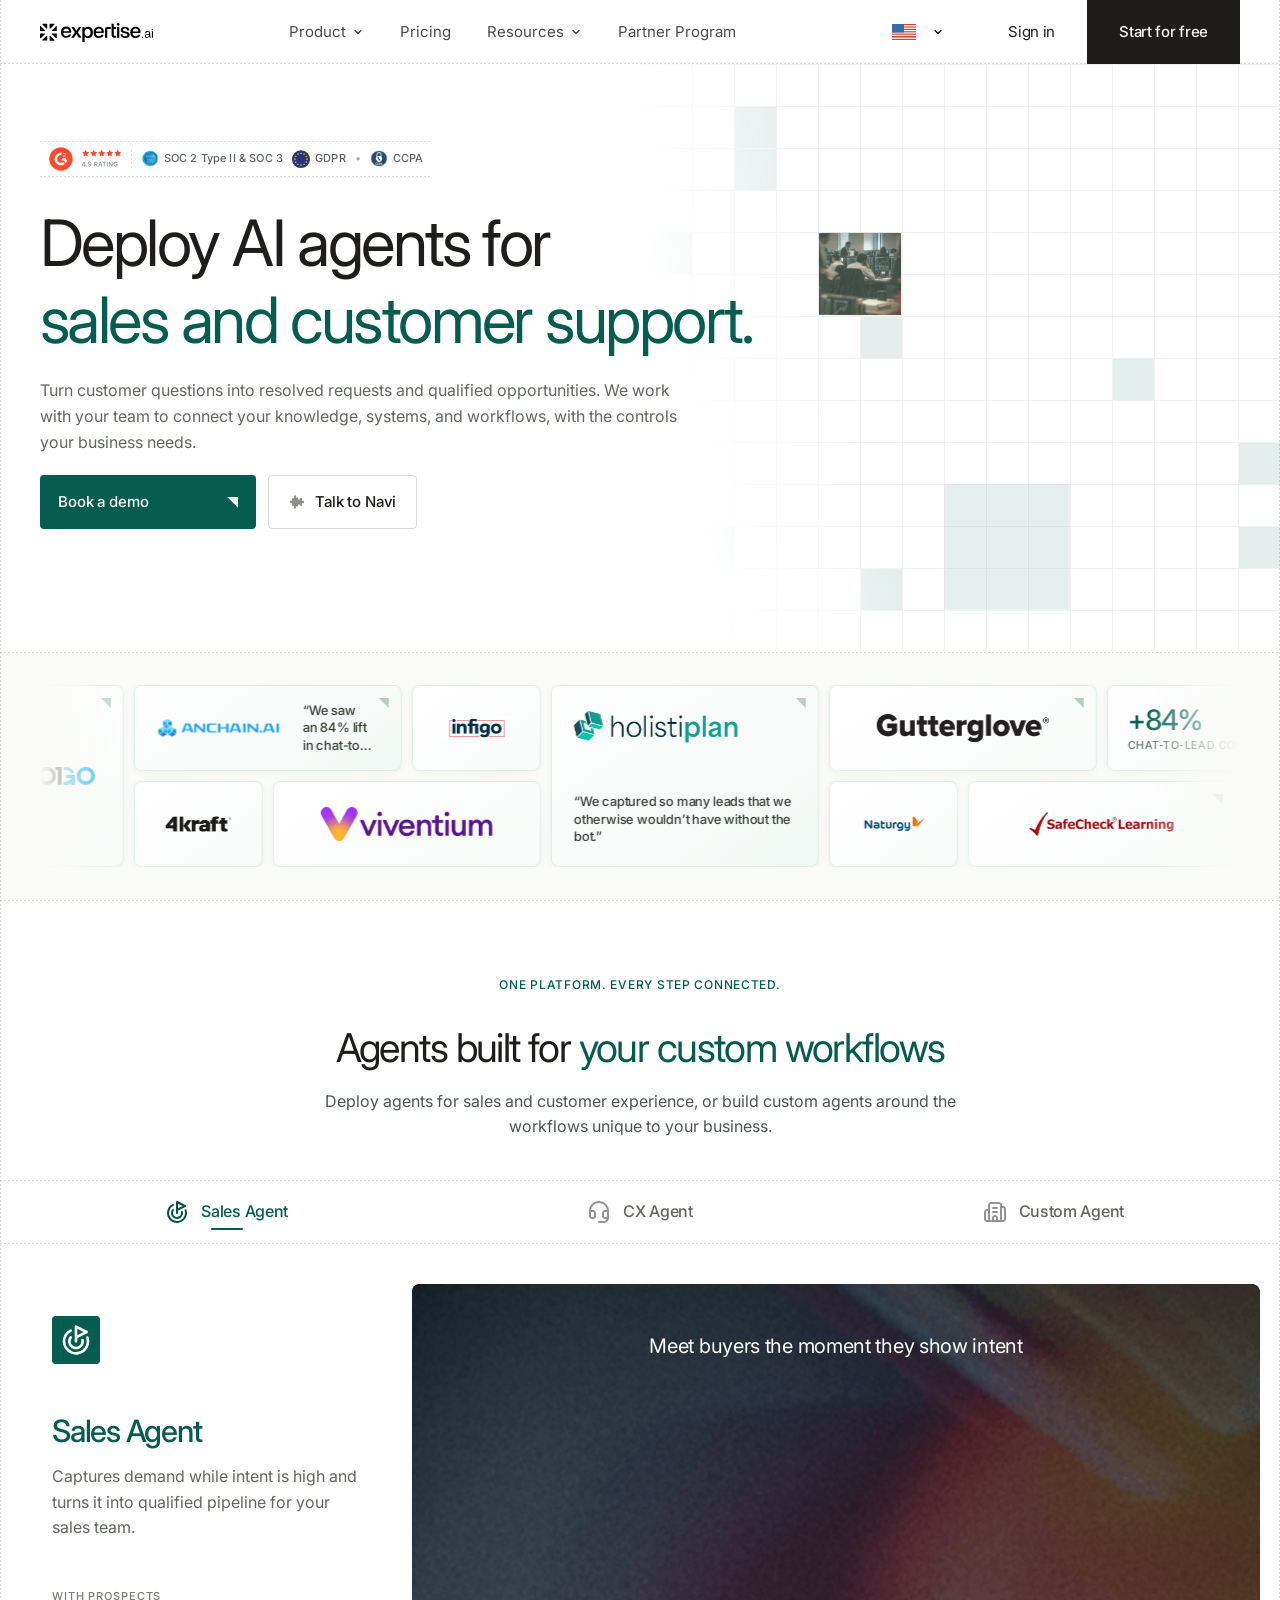
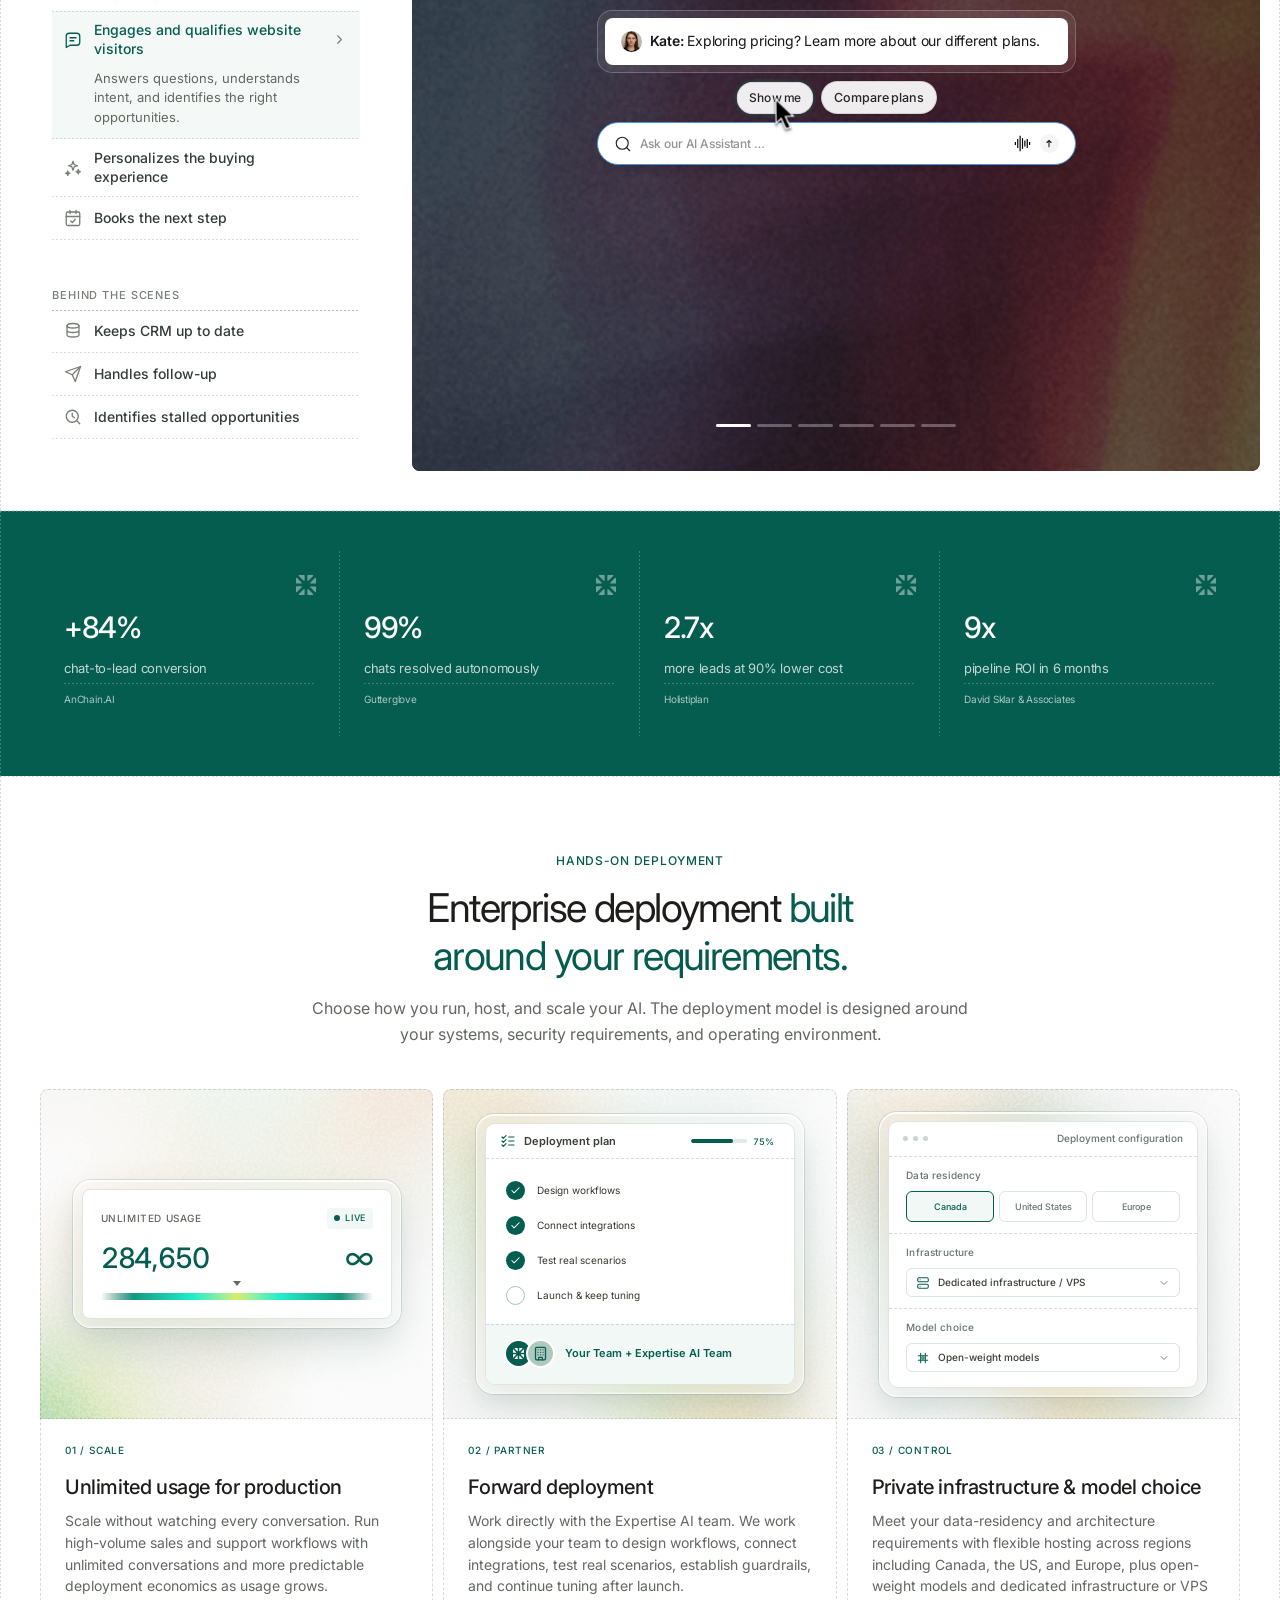
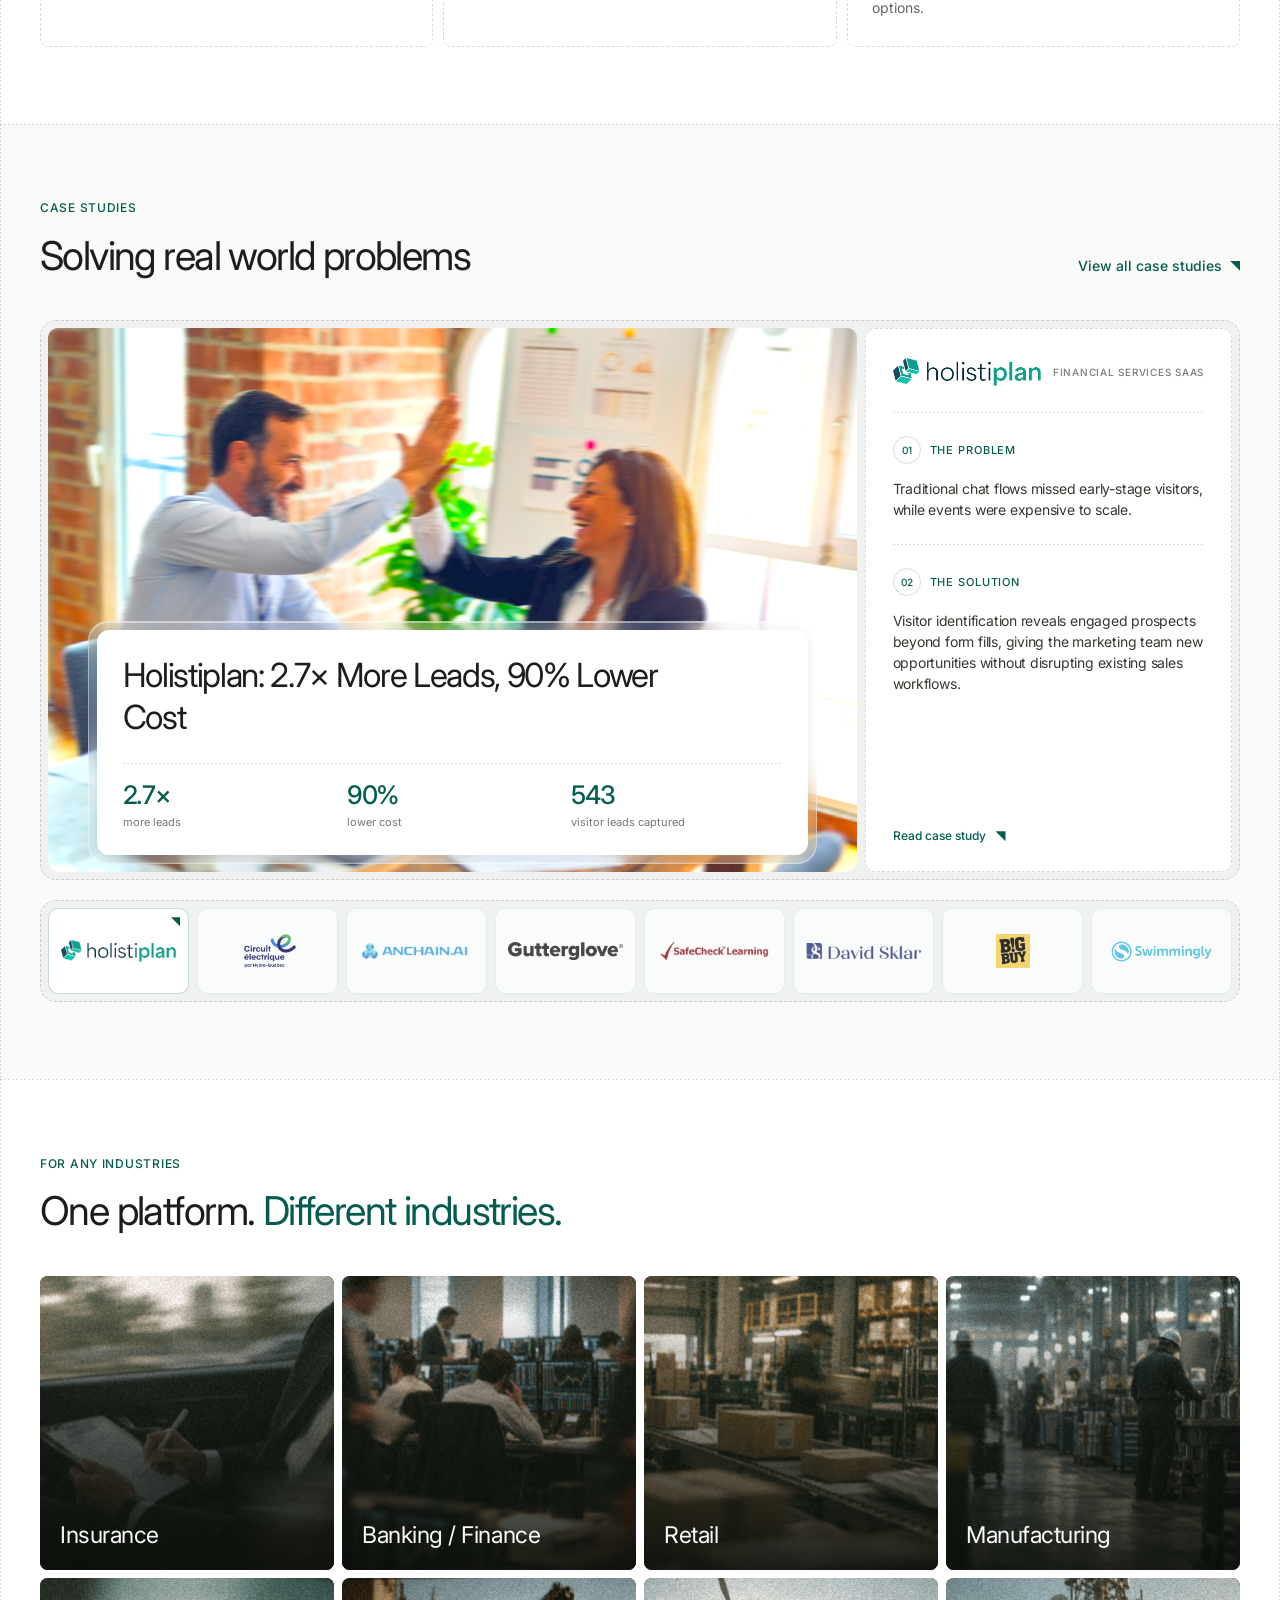
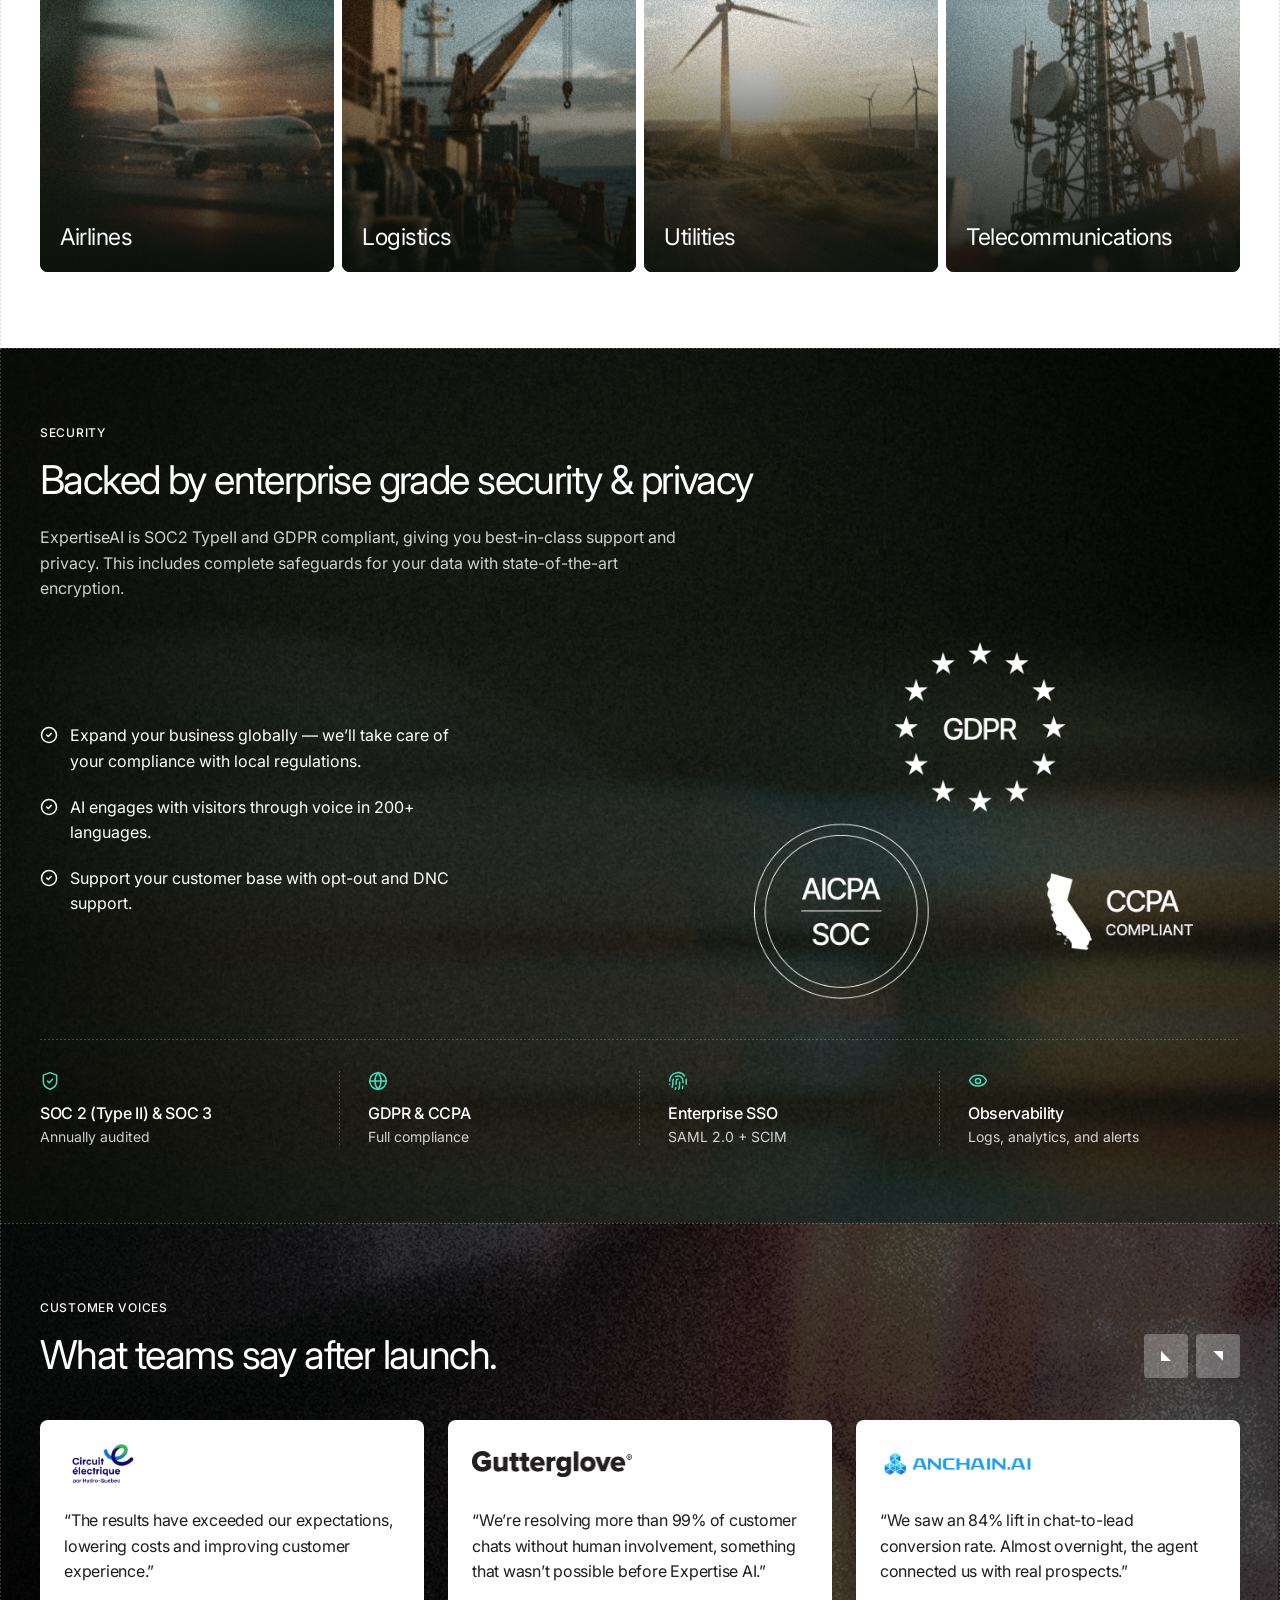
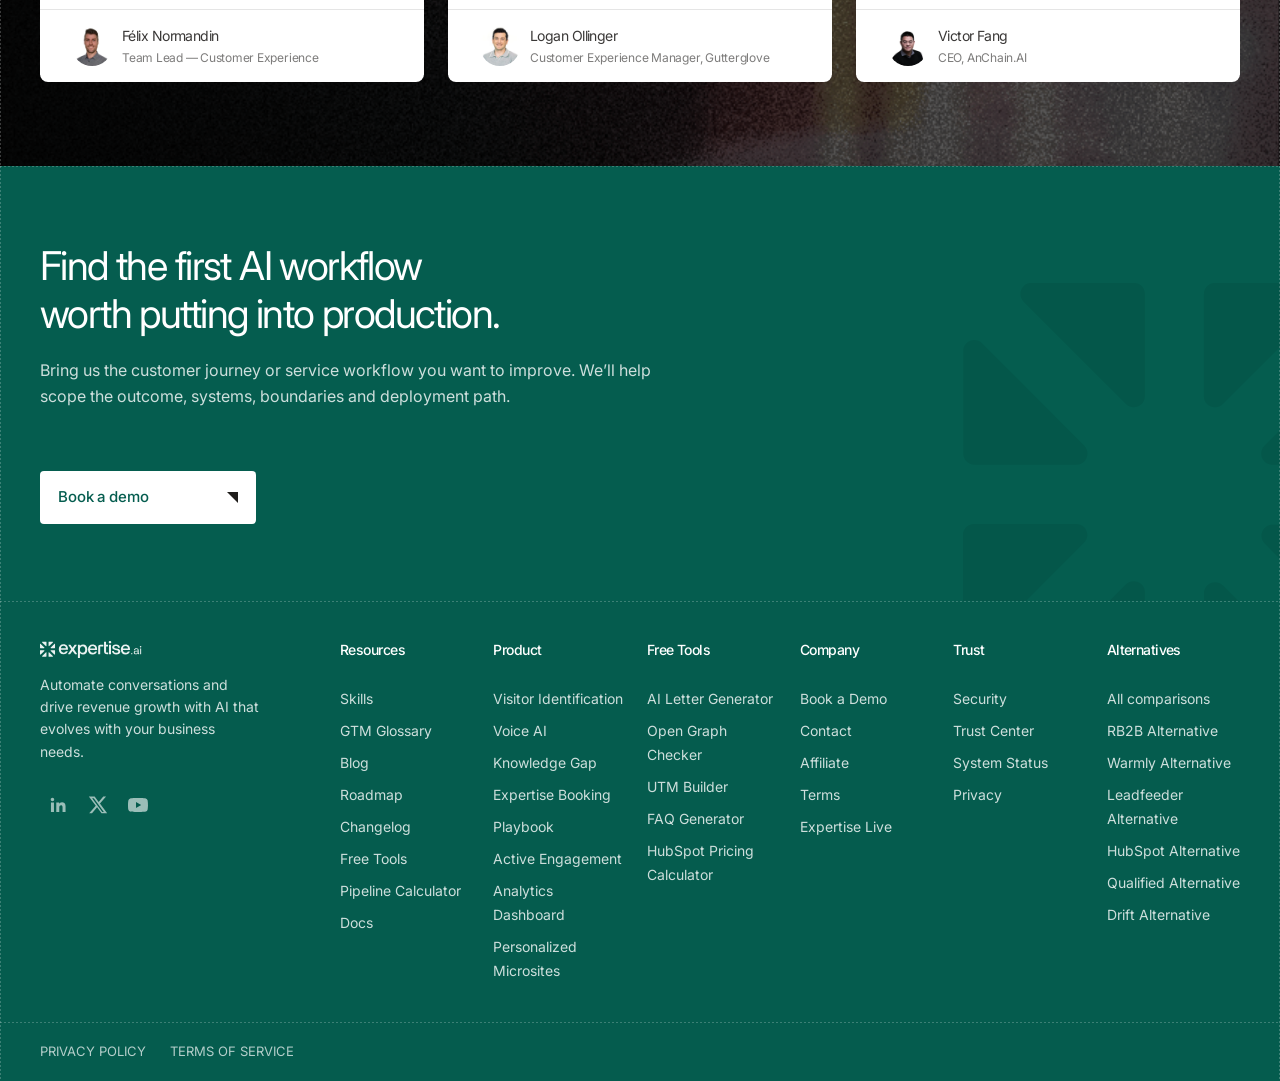
==== commit 89c4477b: "Sales Agent Tab - Animation Update" ====
--- a/v2/index.html
+++ b/v2/index.html
@@ -322,7 +322,7 @@
                   <h3 class="agents-v2-pane-title">Sales Agent</h3>
                   <p class="agents-v2-pane-body">Captures demand while intent is high and turns it into qualified pipeline for your sales team.</p>
                 </div>
-                <div class="sales-feature-groups" data-agent-features data-rotate-count="3">
+                <div class="sales-feature-groups" data-agent-features data-rotate-count="6">
                   <section class="sales-feature-group" aria-labelledby="sales-features-prospects">
                     <h4 id="sales-features-prospects">With prospects</h4>
                     <div class="sales-feature-list">
@@ -356,7 +356,7 @@
                     <h4 id="sales-features-behind">Behind the scenes</h4>
                     <div class="sales-feature-list">
                       <div class="sales-feature-item">
-                        <button type="button" class="sales-feature-trigger" data-sales-feature aria-expanded="false" aria-controls="sales-feature-crm">
+                        <button type="button" class="sales-feature-trigger" data-sales-feature data-chat-sequence="crm" aria-expanded="false" aria-controls="sales-feature-crm">
                           <svg class="sales-feature-icon" viewBox="0 0 24 24" fill="none" stroke="currentColor" stroke-width="1.75" stroke-linecap="round" stroke-linejoin="round" aria-hidden="true"><ellipse cx="12" cy="5" rx="8" ry="3"/><path d="M4 5v6c0 1.7 3.6 3 8 3s8-1.3 8-3V5M4 11v6c0 1.7 3.6 3 8 3s8-1.3 8-3v-6"/></svg>
                           <span>Keeps CRM up to date</span>
                           <svg class="sales-feature-chevron" viewBox="0 0 24 24" fill="none" stroke="currentColor" stroke-width="1.75" stroke-linecap="round" stroke-linejoin="round" aria-hidden="true"><path d="m6 9 6 6 6-6"/></svg>
@@ -364,7 +364,7 @@
                         <div class="sales-feature-panel" id="sales-feature-crm" hidden><p>Creates contacts, updates opportunities, and adds useful sales context.</p></div>
                       </div>
                       <div class="sales-feature-item">
-                        <button type="button" class="sales-feature-trigger" data-sales-feature aria-expanded="false" aria-controls="sales-feature-follow-up">
+                        <button type="button" class="sales-feature-trigger" data-sales-feature data-chat-sequence="followup" aria-expanded="false" aria-controls="sales-feature-follow-up">
                           <svg class="sales-feature-icon" viewBox="0 0 24 24" fill="none" stroke="currentColor" stroke-width="1.75" stroke-linecap="round" stroke-linejoin="round" aria-hidden="true"><path d="m22 2-7 20-4-9-9-4z"/><path d="M22 2 11 13"/></svg>
                           <span>Handles follow-up</span>
                           <svg class="sales-feature-chevron" viewBox="0 0 24 24" fill="none" stroke="currentColor" stroke-width="1.75" stroke-linecap="round" stroke-linejoin="round" aria-hidden="true"><path d="m6 9 6 6 6-6"/></svg>
@@ -372,7 +372,7 @@
                         <div class="sales-feature-panel" id="sales-feature-follow-up" hidden><p>Prepares emails and next steps based on conversations and account activity.</p></div>
                       </div>
                       <div class="sales-feature-item">
-                        <button type="button" class="sales-feature-trigger" data-sales-feature aria-expanded="false" aria-controls="sales-feature-stalled">
+                        <button type="button" class="sales-feature-trigger" data-sales-feature data-chat-sequence="stalled" aria-expanded="false" aria-controls="sales-feature-stalled">
                           <svg class="sales-feature-icon" viewBox="0 0 24 24" fill="none" stroke="currentColor" stroke-width="1.75" stroke-linecap="round" stroke-linejoin="round" aria-hidden="true"><circle cx="11" cy="11" r="8"/><path d="m21 21-4.35-4.35M11 7v4l3 2"/></svg>
                           <span>Identifies stalled opportunities</span>
                           <svg class="sales-feature-chevron" viewBox="0 0 24 24" fill="none" stroke="currentColor" stroke-width="1.75" stroke-linecap="round" stroke-linejoin="round" aria-hidden="true"><path d="m6 9 6 6 6-6"/></svg>
@@ -671,7 +671,81 @@
                   <div class="agents-chat-input agents-chat-input--docked" aria-hidden="true"><img class="agents-chat-input-search" src="../assets/agent-chat-search.svg" alt="" width="18" height="18" /><span>Ask our AI Assistant …</span><img class="agents-chat-input-mic" src="../assets/agent-chat-mic.svg" alt="" width="19" height="19" /><span class="agents-chat-input-send"><svg viewBox="0 0 10 10" width="10" height="10" fill="none" aria-hidden="true"><path d="M5 1.5v6.2M7.1 3.5 5 1.5 2.9 3.5" stroke="currentColor" stroke-width="1.1" stroke-linecap="round" stroke-linejoin="round"/></svg></span></div>
                   </div>
                 </div>
-                <div class="agents-skills-progress agents-skills-progress--three" role="tablist" aria-label="Sales agent capabilities"><button class="is-active" type="button" role="tab" data-chat-sequence-nav="qualify" aria-label="Engage and qualify website visitors" aria-current="true"><span class="agents-skills-progress-track"><i data-chat-progress="qualify"></i></span></button><button type="button" role="tab" data-chat-sequence-nav="personalize" aria-label="Personalize the buying experience" aria-current="false"><span class="agents-skills-progress-track"><i data-chat-progress="personalize"></i></span></button><button type="button" role="tab" data-chat-sequence-nav="book" aria-label="Book the next step" aria-current="false"><span class="agents-skills-progress-track"><i data-chat-progress="book"></i></span></button></div>
+                <div class="agents-chat-stage agents-v2-scene sales-ops-stage" data-chat-stage="operations" hidden>
+                  <div class="agents-v2-scene-scale">
+                    <div class="sales-ops-glass">
+                      <section class="sales-ops-view" data-sales-ops-view="crm" aria-label="Keep CRM up to date">
+                        <div class="sales-ops-activity-card">
+                          <div class="sales-ops-task" data-sales-ops-task hidden><div class="sales-ops-task-body"><span class="sales-ops-task-icon" aria-hidden="true"><svg viewBox="0 0 24 24" fill="none" stroke="currentColor" stroke-width="1.7" stroke-linecap="round" stroke-linejoin="round"><rect x="3.5" y="5" width="17" height="15.5" rx="2"/><path d="M8 3.5V7M16 3.5V7M3.5 10h17"/></svg></span><span><strong>Meeting booked</strong></span><span class="sales-ops-task-state" aria-hidden="true"></span></div></div>
+                          <div class="sales-ops-task" data-sales-ops-task hidden><div class="sales-ops-task-body"><span class="sales-ops-task-icon" aria-hidden="true"><img src="../assets/skills/logo-salesforce.png" alt="" /></span><span><strong>Contact created in Salesforce</strong></span><span class="sales-ops-task-state" aria-hidden="true"></span></div></div>
+                          <div class="sales-ops-task" data-sales-ops-task hidden><div class="sales-ops-task-body"><span class="sales-ops-task-icon sales-ops-task-icon--photo" aria-hidden="true"><img src="../assets/agent-eric.png" alt="" /></span><span><strong>Opportunity assigned to Eric Chen</strong></span><span class="sales-ops-task-state" aria-hidden="true"></span></div></div>
+                          <div class="sales-ops-task" data-sales-ops-task hidden><div class="sales-ops-task-body"><span class="sales-ops-task-icon" aria-hidden="true"><svg viewBox="0 0 24 24" fill="none" stroke="currentColor" stroke-width="1.7" stroke-linecap="round" stroke-linejoin="round"><path d="M7 3.5h7.5L19 8v12.5a1 1 0 0 1-1 1H7a1 1 0 0 1-1-1v-16a1 1 0 0 1 1-1z"/><path d="M14 3.5V8h5M8.5 13h7M8.5 16.5h5"/></svg></span><span><strong>Conversation summary added</strong></span><span class="sales-ops-task-state" aria-hidden="true"></span></div></div>
+                          <div class="sales-ops-task" data-sales-ops-task hidden><div class="sales-ops-task-body"><span class="sales-ops-task-icon" aria-hidden="true"><img src="../assets/skills/logo-gmail.png" alt="" /></span><span><strong>Follow-up email drafted</strong></span><span class="sales-ops-task-state" aria-hidden="true"></span></div></div>
+                        </div>
+                      </section>
+
+                      <section class="sales-ops-view sales-ops-email" data-sales-ops-view="followup" aria-label="Handle follow-up" hidden>
+                        <article class="sales-ops-email-contact">
+                          <header>
+                            <span class="sales-ops-email-mark" aria-hidden="true">D</span>
+                            <strong>Daniel Reyes</strong>
+                            <span class="sales-ops-email-company">Northwind Freight <svg viewBox="0 0 12 12" width="10" height="10" fill="none" aria-hidden="true"><path d="M4.5 2.5 8 6 4.5 9.5" stroke="currentColor" stroke-width="1.2" stroke-linecap="round" stroke-linejoin="round"/></svg></span>
+                            <svg class="sales-ops-email-chevron" viewBox="0 0 16 16" width="14" height="14" fill="none" aria-hidden="true"><path d="M4 10l4-4 4 4" stroke="currentColor" stroke-width="1.4" stroke-linecap="round" stroke-linejoin="round"/></svg>
+                          </header>
+                          <ul>
+                            <li><span aria-hidden="true"><svg viewBox="0 0 16 16" width="12" height="12" fill="none"><rect x="1.5" y="3.5" width="13" height="9" rx="1.5" stroke="currentColor" stroke-width="1.3"/><path d="m2 4.5 6 4.2 6-4.2" stroke="currentColor" stroke-width="1.3" stroke-linejoin="round"/></svg></span>daniel@northwindfreight.com</li>
+                            <li><span aria-hidden="true">in</span>Daniel Reyes</li>
+                            <li><span aria-hidden="true"><svg viewBox="0 0 16 16" width="12" height="12" fill="none"><path d="M3.2 2.8h2.1l1 2.4-1.3 1a8.2 8.2 0 0 0 3.8 3.8l1-1.3 2.4 1v2.1A1.2 1.2 0 0 1 11 13 9.2 9.2 0 0 1 3 5a1.2 1.2 0 0 1 1.2-2.2Z" stroke="currentColor" stroke-width="1.2" stroke-linejoin="round"/></svg></span>+1 829 824 6712</li>
+                          </ul>
+                        </article>
+                        <article class="sales-ops-email-draft">
+                          <div class="sales-ops-email-sheet">
+                            <p>Hi <strong>Daniel</strong>,<br /><span data-sales-ops-email-typed></span><i class="sales-ops-type-caret" aria-hidden="true"></i></p>
+                          </div>
+                          <footer>
+                            <span class="sales-ops-email-rewrite"><svg viewBox="0 0 16 16" width="12" height="12" fill="none" aria-hidden="true"><path d="M3 8a5 5 0 0 1 8.2-3.8L13 6" stroke="currentColor" stroke-width="1.3" stroke-linecap="round" stroke-linejoin="round"/><path d="M13 3v3h-3M13 8a5 5 0 0 1-8.2 3.8L3 10" stroke="currentColor" stroke-width="1.3" stroke-linecap="round" stroke-linejoin="round"/><path d="M3 13v-3h3" stroke="currentColor" stroke-width="1.3" stroke-linecap="round" stroke-linejoin="round"/></svg>Rewrite</span>
+                            <button type="button" class="sales-ops-email-send" data-sales-ops-email-cta>Send Email <svg viewBox="0 0 16 16" width="12" height="12" fill="none" aria-hidden="true"><path d="M3 8h10M9 4l4 4-4 4" stroke="currentColor" stroke-width="1.4" stroke-linecap="round" stroke-linejoin="round"/></svg></button>
+                          </footer>
+                        </article>
+                      </section>
+
+                      <section class="sales-ops-view sales-ops-alerts" data-sales-ops-view="stalled" aria-label="Identify stalled opportunities" hidden>
+                        <div class="sales-ops-alert-wrapper">
+                          <div class="sales-ops-alert-panel">
+                            <div class="sales-ops-notification" data-sales-ops-notification hidden><span class="sales-ops-bell" aria-hidden="true"><svg viewBox="0 0 24 24" fill="none" stroke="currentColor" stroke-width="1.8" stroke-linecap="round" stroke-linejoin="round"><circle cx="12" cy="12" r="9"/><path d="M12 11v5M12 8h.01"/></svg></span><span><strong>3 potential deals need attention</strong></span><i aria-hidden="true"></i></div>
+                            <div class="sales-ops-deals">
+                              <div class="sales-ops-deals-head" aria-hidden="true"><span>Contact</span><span>Opportunity</span><span>Actions</span></div>
+                              <article data-sales-ops-deal hidden>
+                                <div class="sales-ops-deal-who">
+                                  <div class="sales-ops-deal-profile">
+                                    <span class="sales-ops-email-mark" aria-hidden="true">D</span>
+                                    <span class="sales-ops-deal-id"><strong>Daniel Reyes</strong><small>Northwind Freight</small></span>
+                                  </div>
+                                  <p>Quote went out 2 days ago, and no next step is scheduled.</p>
+                                </div>
+                                <em class="is-high">High</em>
+                                <div class="sales-ops-deal-actions">
+                                  <button type="button" data-sales-ops-alert-cta hidden>Review</button>
+                                </div>
+                              </article>
+                              <article class="is-skeleton" data-sales-ops-deal hidden>
+                                <div class="sales-ops-deal-who"><span class="sales-ops-skel"></span><span class="sales-ops-skel is-short"></span></div>
+                                <span class="sales-ops-skel sales-ops-skel--level"></span>
+                                <div class="sales-ops-deal-actions" aria-hidden="true"><span class="sales-ops-skel sales-ops-skel--action"></span></div>
+                              </article>
+                              <article class="is-skeleton" data-sales-ops-deal hidden>
+                                <div class="sales-ops-deal-who"><span class="sales-ops-skel"></span><span class="sales-ops-skel is-short"></span></div>
+                                <span class="sales-ops-skel sales-ops-skel--level"></span>
+                                <div class="sales-ops-deal-actions" aria-hidden="true"><span class="sales-ops-skel sales-ops-skel--action"></span></div>
+                              </article>
+                            </div>
+                          </div>
+                        </div>
+                      </section>
+                    </div>
+                  </div>
+                </div>
+                <div class="agents-skills-progress agents-skills-progress--six" role="tablist" aria-label="Sales agent capabilities"><button class="is-active" type="button" role="tab" data-chat-sequence-nav="qualify" aria-label="Engage and qualify website visitors" aria-current="true"><span class="agents-skills-progress-track"><i data-chat-progress="qualify"></i></span></button><button type="button" role="tab" data-chat-sequence-nav="personalize" aria-label="Personalize the buying experience" aria-current="false"><span class="agents-skills-progress-track"><i data-chat-progress="personalize"></i></span></button><button type="button" role="tab" data-chat-sequence-nav="book" aria-label="Book the next step" aria-current="false"><span class="agents-skills-progress-track"><i data-chat-progress="book"></i></span></button><button type="button" role="tab" data-chat-sequence-nav="crm" aria-label="Keep CRM up to date" aria-current="false"><span class="agents-skills-progress-track"><i data-chat-progress="crm"></i></span></button><button type="button" role="tab" data-chat-sequence-nav="followup" aria-label="Handle follow-up" aria-current="false"><span class="agents-skills-progress-track"><i data-chat-progress="followup"></i></span></button><button type="button" role="tab" data-chat-sequence-nav="stalled" aria-label="Identify stalled opportunities" aria-current="false"><span class="agents-skills-progress-track"><i data-chat-progress="stalled"></i></span></button></div>
               </div>
             </div>
 
@@ -734,19 +808,19 @@
 
             <div class="agents-v2-visual-frame agents-visual-frame" data-agent-v2-visual="skills" hidden>
               <div class="agents-skills" data-skills-demo>
-                <p class="agents-skills-caption" data-skills-caption>Open the workspace and describe the job</p>
+                <p class="agents-skills-caption" data-skills-caption>Describe the work. Build the agent.</p>
                 <div class="agents-skills-stage agents-v2-scene is-active" data-skills-stage="app">
                   <div class="agents-v2-scene-scale">
-                  <div class="agents-skills-run-glass">
-                    <div class="agents-work-app" data-work-app>
-                      <header class="agents-work-bar">
-                        <img class="agents-work-logo" src="../assets/expertise-logo.svg" alt="Expertise AI" />
-                        <nav class="agents-work-nav" aria-hidden="true"><span>Agents</span><span>Tasks</span><span>Knowledge</span></nav>
-                        <span class="agents-work-avatar" aria-hidden="true">J</span>
-                      </header>
-
-                      <div class="agents-work-views">
-                        <section class="agents-work-view agents-work-home is-active" data-work-view="home">
+                    <div class="agents-skills-run-glass">
+                      <div class="agents-work-app custom-demo-app" data-work-app>
+                        <header class="agents-work-bar">
+                          <img class="agents-work-logo" src="../assets/expertise-logo.svg" alt="Expertise AI" />
+                          <nav class="agents-work-nav" aria-hidden="true"><span>Agents</span><span>Tasks</span><span>Knowledge</span></nav>
+                          <span class="agents-work-avatar" aria-hidden="true">J</span>
+                        </header>
+                        <div class="custom-demo-project"><span class="custom-demo-kicker">Your agents /</span><strong>Pipeline Hygiene Sweep</strong><span class="custom-demo-step" data-custom-step>01 / 06</span></div>
+                        <div class="custom-demo-views agents-work-views">
+                          <section class="agents-work-view agents-work-home is-active" data-work-view="home" data-custom-view="process" aria-label="Turn a process into an agent">
                           <p class="agents-work-hello"><strong>Good morning, Jane.</strong><span>What should we work on?</span></p>
                           <div class="agents-work-composer" data-work-composer>
                             <p class="agents-work-composer-text"><span data-work-typed></span><i class="agents-work-caret" aria-hidden="true"></i></p>
@@ -766,8 +840,81 @@
                             </div>
                           </div>
                         </section>
-
-                        <section class="agents-work-view agents-work-run" data-work-view="run" hidden>
+                          <section class="agents-work-view agents-work-run" data-work-view="run" data-custom-view="systems" aria-label="Connect your systems" hidden>
+                          <div class="agents-work-scroll" data-work-scroll>
+                            <p class="agents-work-sent" data-work-sent>Check my open Salesforce deals for stale stages or no activity in two weeks. Clean up the CRM and draft follow-ups for anyone who’s gone quiet.</p>
+                            <div class="agents-work-trace">
+                              <p class="agents-work-status" data-work-status><span class="agents-work-spinner" aria-hidden="true"></span><span data-work-timer>Working for 0s</span></p>
+                              <p class="agents-work-reply" data-work-reply hidden><span class="agents-work-check" aria-hidden="true"><svg viewBox="0 0 16 16" width="12" height="12" fill="none"><path d="m3.5 8.4 3 3 6-6.4" stroke="currentColor" stroke-width="2" stroke-linecap="round" stroke-linejoin="round"/></svg></span>I’ll connect your tools so the agent can review deals, use account context, and prepare follow-ups.</p>
+                              <ul class="agents-work-tools">
+                                <li data-work-tool hidden><img src="../assets/skills/logo-salesforce.png" alt="" /><span>Connect Salesforce for open deals</span><em data-work-tool-state>Running</em></li>
+                                <li data-work-tool hidden><img src="../assets/skills/logo-hubspot.png" alt="" /><span>Connect HubSpot for customer context</span><em data-work-tool-state>Running</em></li>
+                                <li data-work-tool hidden><img src="../assets/skills/logo-sheets.png" alt="" /><span>Connect Sheets for account details</span><em data-work-tool-state>Running</em></li>
+                                <li data-work-tool hidden><img src="../assets/skills/logo-gmail.png" alt="" /><span>Connect Gmail for follow-up drafts</span><em data-work-tool-state>Running</em></li>
+                              </ul>
+                            </div>
+                            <article class="agents-work-report" data-work-report hidden>
+                              <header class="agents-work-report-head">
+                                <span class="agents-work-report-copy"><strong>Task complete. 42 contacts reviewed.</strong><span>7 CRM updates prepared · 2 follow-ups drafted</span></span>
+                                <span class="agents-work-shared" data-work-shared hidden><svg viewBox="0 0 16 16" width="11" height="11" fill="none" aria-hidden="true"><path d="m3.5 8.4 3 3 6-6.4" stroke="currentColor" stroke-width="2" stroke-linecap="round" stroke-linejoin="round"/></svg>Shared with Sales team</span>
+                              </header>
+                              <p class="agents-work-summary">I found seven contacts that need CRM updates and prepared follow-ups for two quiet opportunities. Nothing has been sent.</p>
+                              <div class="agents-work-contact-table" role="table" aria-label="Contacts with draft follow-ups">
+                                <div class="agents-work-contact-row agents-work-contact-head" role="row"><span role="columnheader">Contact</span><span role="columnheader">Account</span><span role="columnheader">Draft follow-up</span></div>
+                                <div class="agents-work-contact-row" role="row"><strong role="cell">Ava Patel</strong><span role="cell">Northwind Freight</span><span role="cell">Re-engage after 18 days quiet</span></div>
+                                <div class="agents-work-contact-row" role="row"><strong role="cell">Marcus Lee</strong><span role="cell">Brightline Labs</span><span role="cell">Confirm next step and timeline</span></div>
+                              </div>
+                              <div class="agents-work-review-row"><span>2 drafts are ready for your approval</span><button class="agents-work-save agents-work-review" type="button" data-work-review>Review 2 drafts</button></div>
+                            </article>
+                          </div>
+                        </section>
+                          <section class="custom-demo-view" data-custom-view="knowledge" hidden aria-label="Use company knowledge">
+                            <header class="custom-demo-heading"><h3>Use company knowledge</h3><p>Add the playbooks and guidance your team works from.</p></header>
+                            <div class="custom-demo-list">
+<div class="custom-demo-row" data-custom-row><span class="custom-demo-icon"><svg viewBox="0 0 24 24" width="18" height="18" fill="none" stroke="currentColor" stroke-width="1.75" stroke-linecap="round" stroke-linejoin="round" aria-hidden="true"><path d="M14 2H6a2 2 0 0 0-2 2v16a2 2 0 0 0 2 2h12a2 2 0 0 0 2-2V8z"/><path d="M14 2v6h6M8 13h8M8 17h5"/></svg></span><span class="custom-demo-row-copy"><strong>Sales playbook.pdf</strong><small>Deal stages · qualification criteria</small></span><span class="custom-demo-status" data-custom-status data-initial="Ready">Ready</span></div>
+<div class="custom-demo-row" data-custom-row><span class="custom-demo-icon"><svg viewBox="0 0 24 24" width="18" height="18" fill="none" stroke="currentColor" stroke-width="1.75" stroke-linecap="round" stroke-linejoin="round" aria-hidden="true"><path d="M14 2H6a2 2 0 0 0-2 2v16a2 2 0 0 0 2 2h12a2 2 0 0 0 2-2V8z"/><path d="M14 2v6h6M8 13h8M8 17h5"/></svg></span><span class="custom-demo-row-copy"><strong>Follow-up guidelines</strong><small>Tone · timing · approved messaging</small></span><span class="custom-demo-status" data-custom-status data-initial="Ready">Ready</span></div>
+</div><button type="button" class="agents-work-primary custom-demo-action" data-custom-action="knowledge">Use these sources<span aria-hidden="true">↗</span></button>
+<div class="custom-demo-result" data-custom-result="knowledge" hidden><div class="custom-demo-result-label">Answer grounded in your knowledge</div><h4>When should this deal be flagged?</h4><p>Flag opportunities with no activity for 14 days. Draft a helpful check-in using your team’s approved tone.</p><div class="custom-demo-citations"><span>↗ Sales playbook · p. 12</span><span>↗ Follow-up guidelines</span></div></div>
+<p class="custom-demo-footnote">Company context is available every time the agent runs.</p>
+                          </section>
+                          <section class="custom-demo-view" data-custom-view="controls" hidden aria-label="Add approvals and controls">
+                            <header class="custom-demo-heading"><h3>Add approvals and controls</h3><p>Decide what the agent can do and what needs a person.</p></header>
+                            <div class="custom-demo-list">
+<div class="custom-demo-row" data-custom-row><span class="custom-demo-icon"><svg viewBox="0 0 24 24" width="18" height="18" fill="none" stroke="currentColor" stroke-width="1.75" stroke-linecap="round" stroke-linejoin="round" aria-hidden="true"><path d="m5 12 4 4L19 6"/></svg></span><span class="custom-demo-row-copy"><strong>Read & summarize deals</strong><small>Agent can complete automatically</small></span><span class="custom-demo-status" data-custom-status data-initial="Allowed">Allowed</span></div>
+<div class="custom-demo-row" data-custom-row><span class="custom-demo-icon"><svg viewBox="0 0 24 24" width="18" height="18" fill="none" stroke="currentColor" stroke-width="1.75" stroke-linecap="round" stroke-linejoin="round" aria-hidden="true"><path d="m16 3 5 5L8 21H3v-5zM14 5l5 5"/></svg></span><span class="custom-demo-row-copy"><strong>Update CRM records</strong><small>Review proposed changes first</small></span><span class="custom-demo-status" data-custom-status data-initial="Review">Review</span></div>
+<div class="custom-demo-row" data-custom-row><span class="custom-demo-icon"><svg viewBox="0 0 24 24" width="18" height="18" fill="none" stroke="currentColor" stroke-width="1.75" stroke-linecap="round" stroke-linejoin="round" aria-hidden="true"><path d="M7 17 17 7M7 7h10v10"/></svg></span><span class="custom-demo-row-copy"><strong>Send customer emails</strong><small>A person approves before sending</small></span><span class="custom-demo-status" data-custom-status data-initial="Review">Review</span></div>
+</div><div class="custom-demo-callout"><strong>Assigned reviewer</strong><p>Jane Miller · Sales Operations</p></div><button type="button" class="agents-work-primary custom-demo-action" data-custom-action="controls">Apply controls<span aria-hidden="true">↗</span></button>
+<div class="custom-demo-result" data-custom-result="controls" hidden><strong>✓ Approval rules saved</strong><p>Drafts and CRM changes wait for Jane’s review. Nothing is sent automatically.</p></div>
+                          </section>
+                          <section class="agents-work-view agents-work-home custom-run-home" data-custom-view="run" hidden aria-label="Run work when you need it">
+                            <p class="agents-work-hello"><strong>Good morning, Jane.</strong><span>What should we work on?</span></p>
+                            <div class="agents-work-composer" data-custom-run-composer>
+                              <p class="agents-work-composer-text"><span data-custom-run-typed></span><i class="agents-work-caret" aria-hidden="true"></i></p>
+                              <div class="custom-run-agent-menu" data-custom-run-menu hidden>
+                                <span class="custom-run-menu-label">Saved agents</span>
+                                <button type="button" class="custom-run-agent" data-custom-run-agent>
+                                  <span class="custom-run-agent-mark" aria-hidden="true"><img src="../assets/skills/logo-expertise.svg" alt="" /></span>
+                                  <span><strong>Pipeline Hygiene Sweep</strong><small>Review deals, update CRM, draft follow-ups</small></span>
+                                  <em>Agent</em>
+                                </button>
+                                <button type="button" class="custom-run-agent" tabindex="-1" aria-hidden="true">
+                                  <span class="custom-run-agent-mark" aria-hidden="true"><img src="../assets/skills/logo-expertise.svg" alt="" /></span>
+                                  <span><strong>Account Research Brief</strong><small>Summarize account context before meetings</small></span>
+                                  <em>Agent</em>
+                                </button>
+                              </div>
+                              <div class="agents-work-composer-foot">
+                                <span class="agents-work-plus" aria-hidden="true">+</span>
+                                <span class="agents-work-model" aria-hidden="true">Max</span>
+                                <button class="agents-work-send custom-run-button" type="button" data-custom-run-send aria-label="Run workflow"><span>Run</span><svg viewBox="0 0 24 24" width="14" height="14" fill="none" stroke="currentColor" stroke-width="2.2" stroke-linecap="round" stroke-linejoin="round" aria-hidden="true"><path d="M12 19V5M6 11l6-6 6 6"/></svg></button>
+                              </div>
+                              <div class="agents-work-connect">
+                                <span>Available agents</span>
+                                <ul><li><img src="../assets/skills/logo-expertise.svg" alt="" />Pipeline Hygiene Sweep</li><li><img src="../assets/skills/logo-expertise.svg" alt="" />Account Research Brief</li></ul>
+                              </div>
+                            </div>
+                          </section>
+                          <section class="agents-work-view agents-work-run" data-work-view="run" data-custom-view="share" aria-label="Share agents" hidden>
                           <div class="agents-work-scroll" data-work-scroll>
                             <p class="agents-work-sent" data-work-sent>Check my open Salesforce deals for stale stages or no activity in two weeks. Clean up the CRM and draft follow-ups for anyone who’s gone quiet.</p>
                             <div class="agents-work-trace">
@@ -776,17 +923,17 @@
                               <ul class="agents-work-tools">
                                 <li data-work-tool hidden><img src="../assets/skills/logo-salesforce.png" alt="" /><span>Pulled 42 open deals from Salesforce</span><em data-work-tool-state>Running</em></li>
                                 <li data-work-tool hidden><img src="../assets/skills/logo-hubspot.png" alt="" /><span>Checked stage, last activity and next steps</span><em data-work-tool-state>Running</em></li>
-                                <li data-work-tool hidden><img src="../assets/skills/logo-salesforce.png" alt="" /><span>Updated 7 deal records in Salesforce</span><em data-work-tool-state>Running</em></li>
+                                <li data-work-tool hidden><img src="../assets/skills/logo-salesforce.png" alt="" /><span>Prepared 7 deal updates for review</span><em data-work-tool-state>Running</em></li>
                                 <li data-work-tool hidden><img src="../assets/skills/logo-gmail.png" alt="" /><span>Drafted 2 follow-up emails in Gmail</span><em data-work-tool-state>Running</em></li>
                               </ul>
                             </div>
                             <article class="agents-work-report" data-work-report hidden>
                               <header class="agents-work-report-head">
-                                <span class="agents-work-report-copy"><strong>Done. CRM cleaned up, follow-ups drafted.</strong><span>42 open deals checked</span></span>
+                                <span class="agents-work-report-copy"><strong>Done. CRM updates and follow-ups ready for review.</strong><span>42 open deals checked</span></span>
                                 <span class="agents-work-shared" data-work-shared hidden><svg viewBox="0 0 16 16" width="11" height="11" fill="none" aria-hidden="true"><path d="m3.5 8.4 3 3 6-6.4" stroke="currentColor" stroke-width="2" stroke-linecap="round" stroke-linejoin="round"/></svg>Shared with Sales team</span>
                               </header>
                               <div class="agents-work-stats">
-                                <div><strong>7</strong><span>records updated</span></div>
+                                <div><strong>7</strong><span>updates to review</span></div>
                                 <div><strong>2</strong><span>follow-ups drafted</span></div>
                               </div>
                               <ul class="agents-work-findings">
@@ -800,8 +947,7 @@
                             <button class="agents-work-save" type="button" data-work-save><svg viewBox="0 0 24 24" width="13" height="13" fill="none" stroke="currentColor" stroke-width="2" stroke-linecap="round" stroke-linejoin="round" aria-hidden="true"><path d="M19 21H5a2 2 0 0 1-2-2V5a2 2 0 0 1 2-2h11l5 5v11a2 2 0 0 1-2 2z"/><path d="M17 21v-8H7v8M7 3v5h8"/></svg>Save as agent</button>
                           </div>
                         </section>
-                      </div>
-
+                        </div>
                       <div class="agents-work-overlay" data-work-overlay hidden>
                         <div class="agents-work-modal" data-work-modal>
                           <div class="agents-work-modal-inner">
@@ -895,11 +1041,18 @@
                         <span class="agents-work-toast-mark" aria-hidden="true"><svg viewBox="0 0 16 16" width="13" height="13" fill="none"><path d="m3.5 8.4 3 3 6-6.4" stroke="currentColor" stroke-width="2.2" stroke-linecap="round" stroke-linejoin="round"/></svg></span>
                         <span class="agents-work-toast-copy"><strong>Shared with Sales team</strong><span>12 people can run Pipeline Hygiene Sweep in one click.</span></span>
                       </div>
+                      </div>
                     </div>
                   </div>
-                  </div>
-                </div>
-                <div class="agents-skills-progress agents-skills-progress--four" role="tablist" aria-label="Workspace visual scenes"><button class="is-active" type="button" role="tab" data-skills-scene="describe" aria-label="Open the workspace" aria-current="true"><span class="agents-skills-progress-track"><i data-skills-progress="describe"></i></span></button><button type="button" role="tab" data-skills-scene="run" aria-label="Watch it work" aria-current="false"><span class="agents-skills-progress-track"><i data-skills-progress="run"></i></span></button><button type="button" role="tab" data-skills-scene="save" aria-label="Save as agent" aria-current="false"><span class="agents-skills-progress-track"><i data-skills-progress="save"></i></span></button><button type="button" role="tab" data-skills-scene="share" aria-label="Share with the company" aria-current="false"><span class="agents-skills-progress-track"><i data-skills-progress="share"></i></span></button></div>
+                </div>
+                <div class="agents-skills-progress custom-demo-progress" role="group" aria-label="Custom agent workflow steps">
+                  <button class="is-active" type="button" data-skills-scene="process" aria-label="Turn a process into an agent" aria-current="step"><span class="agents-skills-progress-track"><i data-skills-progress="process"></i></span></button>
+                  <button type="button" data-skills-scene="systems" aria-label="Connect your systems" aria-current="false"><span class="agents-skills-progress-track"><i data-skills-progress="systems"></i></span></button>
+                  <button type="button" data-skills-scene="knowledge" aria-label="Use company knowledge" aria-current="false"><span class="agents-skills-progress-track"><i data-skills-progress="knowledge"></i></span></button>
+                  <button type="button" data-skills-scene="controls" aria-label="Add approvals and controls" aria-current="false"><span class="agents-skills-progress-track"><i data-skills-progress="controls"></i></span></button>
+                  <button type="button" data-skills-scene="run" aria-label="Run work when you need it" aria-current="false"><span class="agents-skills-progress-track"><i data-skills-progress="run"></i></span></button>
+                  <button type="button" data-skills-scene="share" aria-label="Share agents" aria-current="false"><span class="agents-skills-progress-track"><i data-skills-progress="share"></i></span></button>
+                </div>
               </div>
             </div>
           </div>
--- a/v2/polish.css
+++ b/v2/polish.css
@@ -728,6 +728,637 @@
   }
 }
 
+/* Custom agent builder: one workspace and six independently playable steps. */
+.page-v2 .custom-demo-app { text-align: left; max-height: none; }
+.page-v2 .custom-demo-project {
+  display: flex;
+  align-items: center;
+  gap: 7px;
+  padding: 14px 18px;
+  border-bottom: 1px solid #e8ece9;
+  font-size: 11px;
+}
+.page-v2 .custom-demo-project strong { font-weight: 600; }
+.page-v2 .custom-demo-kicker {
+  color: #7a837f;
+  font-size: 10px;
+  font-weight: 500;
+}
+.page-v2 .custom-demo-step { margin-left: auto; color: #75827c; font-size: 10px; }
+.page-v2 .custom-demo-views { flex: 1; min-height: 0; background: #f7f8f7; }
+.page-v2 [data-skills-demo]:is([data-phase="process"], [data-phase="systems"], [data-phase="run"], [data-phase="share"]) .custom-demo-project { display: none; }
+.page-v2 [data-skills-demo]:is([data-phase="process"], [data-phase="systems"], [data-phase="run"], [data-phase="share"]) .custom-demo-views { background: #f6f7f5; }
+.page-v2 [data-custom-view="systems"] .agents-work-report { margin-bottom: 12px; }
+.page-v2 .agents-work-summary { margin: 0; padding: 10px 14px; color: #59635e; font-size: 10.5px; line-height: 1.45; border-bottom: 1px solid rgba(31,29,27,.07); }
+.page-v2 .agents-work-contact-table { font-size: 9.5px; }
+.page-v2 .agents-work-contact-row { display: grid; grid-template-columns: .7fr 1fr 1.55fr; gap: 8px; align-items: center; padding: 8px 14px; color: #5e6863; border-bottom: 1px solid rgba(31,29,27,.06); }
+.page-v2 .agents-work-contact-row strong { color: #26312c; font-weight: 600; }
+.page-v2 .agents-work-contact-head { padding-block: 6px; background: #f7f8f7; color: #7d8681; font-size: 8.5px; font-weight: 600; letter-spacing: .045em; text-transform: uppercase; }
+.page-v2 .agents-work-review-row { display: flex; align-items: center; justify-content: space-between; gap: 10px; padding: 10px 14px; color: #69736e; font-size: 9.5px; }
+.page-v2 .agents-work-review { margin-left: auto; padding: 7px 11px; border: 0; }
+
+.page-v2 .custom-run-home { position: relative; }
+.page-v2 .custom-run-home .agents-work-composer { position: relative; overflow: visible; }
+.page-v2 .custom-run-button { width: auto; min-width: 56px; padding: 0 10px; gap: 5px; border-radius: 999px; font-size: 10.5px; font-weight: 600; }
+.page-v2 .custom-run-agent-menu { position: absolute; z-index: 6; left: 12px; right: 12px; top: 67px; overflow: hidden; padding: 6px; background: #fff; border: 1px solid rgba(31,29,27,.12); border-radius: 9px; box-shadow: 0 12px 26px rgba(18,27,23,.12); opacity: 0; transform: translateY(7px) scale(.985); }
+.page-v2 .custom-run-agent-menu[hidden] { display: none; }
+.page-v2 .custom-run-agent-menu.is-in { animation: custom-demo-arrive .32s cubic-bezier(.22,1,.36,1) forwards; }
+.page-v2 .custom-run-menu-label { display: block; padding: 4px 7px 6px; color: #828a86; font-size: 8.5px; font-weight: 600; letter-spacing: .05em; text-transform: uppercase; }
+.page-v2 .custom-run-agent { display: flex; align-items: center; gap: 9px; width: 100%; padding: 8px; color: #2d3732; text-align: left; background: transparent; border: 0; border-radius: 6px; cursor: pointer; transition: background .2s, transform .16s; }
+.page-v2 .custom-run-agent:hover, .page-v2 .custom-run-agent.is-tapped { background: #f3f5f3; }
+.page-v2 .custom-run-agent.is-tapped { transform: scale(.985); }
+.page-v2 .custom-run-agent + .custom-run-agent { border-top: 1px solid #eef0ee; border-radius: 0 0 6px 6px; }
+.page-v2 .custom-run-agent-mark { display: grid; place-items: center; flex: 0 0 28px; width: 28px; height: 28px; background: #edf4f0; border-radius: 7px; }
+.page-v2 .custom-run-agent-mark img { width: 17px; height: 17px; }
+.page-v2 .custom-run-agent > span:nth-child(2) { min-width: 0; flex: 1; }
+.page-v2 .custom-run-agent strong, .page-v2 .custom-run-agent small { display: block; }
+.page-v2 .custom-run-agent strong { font-size: 10.5px; font-weight: 600; }
+.page-v2 .custom-run-agent small { margin-top: 2px; color: #78817c; font-size: 8.5px; }
+.page-v2 .custom-run-agent em { color: #718078; font-size: 8.5px; font-style: normal; }
+.page-v2 .custom-run-token { display: inline-block; padding: 1px 4px; background: #e9f2ed; color: #075e50; border-radius: 4px; font-weight: 600; }
+.page-v2 .custom-demo-view {
+  display: flex;
+  flex-direction: column;
+  gap: 13px;
+  height: 100%;
+  overflow-y: auto;
+  padding: 22px;
+  box-sizing: border-box;
+  color: #29332f;
+}
+.page-v2 .custom-demo-view[hidden], .page-v2 [data-custom-result][hidden] { display: none !important; }
+.page-v2 .custom-demo-view > * { flex-shrink: 0; }
+.page-v2 .custom-demo-view.is-complete > .custom-demo-action,
+.page-v2 .custom-demo-view.is-complete > .custom-demo-callout { display: none; }
+.page-v2 .custom-demo-heading h3 {
+  margin: 0 0 6px;
+  color: var(--green-deep);
+  font-size: 21px;
+  font-weight: 500;
+  letter-spacing: -.035em;
+  line-height: 1.15;
+}
+.page-v2 .custom-demo-heading p,
+.page-v2 .custom-demo-result p,
+.page-v2 .custom-demo-callout p {
+  margin: 0;
+  color: #68736d;
+  font-size: 11.5px;
+  line-height: 1.5;
+}
+.page-v2 .custom-demo-heading { margin-bottom: 2px; }
+.page-v2 .custom-demo-muted { color: #7e8781; font-size: 10px; }
+.page-v2 .custom-demo-composer .agents-work-composer-text { min-height: 100px; }
+.page-v2 .custom-demo-composer .agents-work-composer-foot { justify-content: space-between; }
+.page-v2 .custom-demo-action {
+  position: relative;
+  align-self: flex-start;
+  display: inline-flex;
+  justify-content: center;
+  align-items: center;
+  gap: 14px;
+  min-height: 33px;
+  padding: 9px 13px;
+  font-size: 11px;
+  transition: transform .2s, background .2s;
+}
+.page-v2 .custom-demo-action.is-tapped { transform: scale(.96); }
+.page-v2 .custom-demo-action.is-complete { background: #e5eeea; color: #075e50; }
+.page-v2 .custom-demo-list { border: 1px solid #e2e7e3; border-radius: 9px; background: white; overflow: hidden; }
+.page-v2 .custom-demo-row {
+  display: flex;
+  align-items: center;
+  gap: 10px;
+  padding: 12px;
+  transition: background .3s;
+}
+.page-v2 .custom-demo-row + .custom-demo-row { border-top: 1px solid #edf0ed; }
+.page-v2 .custom-demo-row.is-working { background: #f1f6f3; }
+.page-v2 .custom-demo-row.is-done .custom-demo-icon { background: #edf6f1; }
+.page-v2 .custom-demo-icon {
+  display: inline-flex;
+  flex: 0 0 30px;
+  width: 30px;
+  height: 30px;
+  justify-content: center;
+  align-items: center;
+  border: 1px solid #e7eae7;
+  border-radius: 7px;
+  color: #286555;
+  font-size: 18px;
+  background: white;
+}
+.page-v2 .custom-demo-icon img { width: 20px; height: 20px; object-fit: contain; }
+.page-v2 .custom-demo-row-copy { flex: 1; min-width: 0; }
+.page-v2 .custom-demo-row-copy strong,
+.page-v2 .custom-demo-share-agent strong,
+.page-v2 .custom-demo-schedule strong { display: block; font-size: 12px; font-weight: 600; }
+.page-v2 .custom-demo-row-copy small,
+.page-v2 .custom-demo-share-agent small,
+.page-v2 .custom-demo-schedule small { display: block; margin-top: 3px; font-size: 10px; line-height: 1.4; color: #7c857f; }
+.page-v2 .custom-demo-status { margin-left: auto; font-size: 9px; color: #828983; white-space: nowrap; }
+.page-v2 .custom-demo-status.is-done { color: #076050; }
+.page-v2 .custom-demo-callout { padding: 1px 0 1px 11px; border-left: 2px solid #bfd8cb; }
+.page-v2 .custom-demo-callout strong { display: block; margin-bottom: 3px; font-size: 11px; font-weight: 600; }
+.page-v2 .custom-demo-result {
+  padding: 13px;
+  background: #edf5f0;
+  border: 1px solid #d3e6db;
+  border-radius: 9px;
+}
+.page-v2 .custom-demo-result.is-in { animation: custom-demo-arrive .45s cubic-bezier(.22,1,.36,1) both; }
+.page-v2 .custom-demo-result > strong { display: block; color: #075e50; font-size: 12px; margin-bottom: 5px; }
+.page-v2 .custom-demo-result-label { margin-bottom: 7px; color: #427062; font-size: 10px; }
+.page-v2 .custom-demo-result h4 { margin: 0 0 6px; font-size: 15px; font-weight: 600; color: #135d4f; }
+.page-v2 .custom-demo-flow { display: flex; align-items: center; gap: 6px; margin-top: 12px; }
+.page-v2 .custom-demo-flow span { flex: 1; padding: 8px 4px; text-align: center; font-size: 9px; background: white; border: 1px solid #dce6df; border-radius: 5px; }
+.page-v2 .custom-demo-flow i { font-style: normal; color: #759486; }
+.page-v2 .custom-demo-footnote { margin: 0; color: #818982; font-size: 10px; line-height: 1.4; }
+.page-v2 .custom-demo-citations { display: flex; gap: 5px; flex-wrap: wrap; margin-top: 10px; font-size: 9px; color: #396957; }
+.page-v2 .custom-demo-citations span { background: white; border: 1px solid #dce6df; border-radius: 4px; padding: 5px; }
+.page-v2 .custom-demo-schedule, .page-v2 .custom-demo-share-agent {
+  display: flex;
+  align-items: center;
+  gap: 10px;
+  padding: 12px;
+  background: white;
+  border: 1px solid #e2e7e3;
+  border-radius: 9px;
+}
+.page-v2 .custom-demo-run-list .custom-demo-row { padding-block: 9px; }
+.page-v2 .custom-demo-metrics { display: grid; grid-template-columns: 1fr 1fr; gap: 12px; margin-bottom: 8px; }
+.page-v2 .custom-demo-metrics strong { display: block; font-size: 24px; color: #075e50; }
+.page-v2 .custom-demo-metrics span { font-size: 10px; color: #69766e; }
+.page-v2 .custom-demo-share-field { display: grid; gap: 7px; }
+.page-v2 .custom-demo-invite { display: flex; justify-content: space-between; align-items: center; min-height: 39px; padding: 0 11px; background: white; border: 1px solid #dce2dd; border-radius: 6px; font-size: 12px; }
+.page-v2 .custom-demo-access { color: #7b857e; font-size: 10px; }
+.page-v2 .custom-demo-people { display: flex; align-items: center; margin: 10px 0; }
+.page-v2 .custom-demo-people > span { display: grid; place-items: center; width: 26px; height: 26px; margin-right: -5px; border-radius: 50%; background: #dde9e2; border: 2px solid #edf5f0; font-size: 8px; color: #396957; }
+.page-v2 .custom-demo-people > span:nth-child(2) { background: #e4dfd0; }
+
+/* Sales agent operations: the same product shell and glass treatment as the
+   customer-facing scenes, now used for post-conversation work. */
+.page-v2 .sales-ops-stage { align-items: center; justify-content: center; }
+.page-v2 .sales-ops-glass {
+  position: relative;
+  display: flex;
+  flex-direction: column;
+  width: min(600px, calc(100% - 70px));
+  height: min(500px, calc(100% - 72px));
+  overflow: hidden;
+  text-align: left;
+  background: rgba(248,250,249,.96);
+  border: 8px solid rgba(255,255,255,.34);
+  border-radius: 16px;
+  box-shadow: 0 18px 50px rgba(8,18,26,.22), inset 0 0 0 1px rgba(255,255,255,.72);
+  backdrop-filter: blur(18px);
+}
+.page-v2 .sales-ops-appbar {
+  display: flex;
+  align-items: center;
+  flex: 0 0 43px;
+  gap: 18px;
+  padding: 0 14px;
+  background: rgba(255,255,255,.94);
+  border-bottom: 1px solid #e6eae7;
+}
+.page-v2 .sales-ops-appbar > img { width: 82px; height: auto; }
+.page-v2 .sales-ops-appbar nav { display: flex; align-self: stretch; gap: 17px; margin-left: auto; }
+.page-v2 .sales-ops-appbar nav span { display: flex; align-items: center; position: relative; color: #7b837f; font-size: 9px; }
+.page-v2 .sales-ops-appbar nav .is-active { color: #173d34; font-weight: 600; }
+.page-v2 .sales-ops-appbar nav .is-active::after { position: absolute; left: 0; right: 0; bottom: 0; height: 2px; background: #086554; content: ""; }
+.page-v2 .sales-ops-avatar { display: grid; place-items: center; width: 24px; height: 24px; color: white; background: #126858; border-radius: 50%; font-size: 8px; font-weight: 700; }
+.page-v2 .sales-ops-view { flex: 1; min-height: 0; overflow: auto; padding: 22px; color: #29332f; }
+.page-v2 .sales-ops-view[hidden] { display: none; }
+.page-v2 .sales-ops-view.is-entering { animation: sales-ops-view-in .46s cubic-bezier(.22,1,.36,1) both; }
+.page-v2 .sales-ops-heading { margin-bottom: 15px; }
+.page-v2 .sales-ops-eyebrow { color: #61706a; font-size: 8.5px; font-weight: 700; letter-spacing: .075em; text-transform: uppercase; }
+.page-v2 .sales-ops-heading h3 { margin: 5px 0 3px; color: #075e50; font-size: 21px; font-weight: 550; letter-spacing: -.03em; }
+.page-v2 .sales-ops-heading p { margin: 0; color: #6c7570; font-size: 10.5px; }
+.page-v2 .sales-ops-activity-card { overflow: hidden; background: white; border: 1px solid #dfe5e1; border-radius: 10px; }
+.page-v2 .sales-ops-task { display: flex; align-items: center; gap: 10px; min-height: 47px; padding: 8px 11px; opacity: 0; transform: translateY(7px); border-bottom: 1px solid #edf0ee; transition: opacity .36s, transform .42s cubic-bezier(.22,1,.36,1), background .28s; }
+.page-v2 .sales-ops-task:last-child { border-bottom: 0; }
+.page-v2 .sales-ops-task.is-in { opacity: 1; transform: none; }
+.page-v2 .sales-ops-task.is-working { background: #fafbfa; }
+.page-v2 .sales-ops-task.is-done { background: #f4f8f6; }
+.page-v2 .sales-ops-task-icon { display: grid; place-items: center; flex: 0 0 28px; width: 28px; height: 28px; color: #63716b; background: #f4f6f5; border: 1px solid #e6eae8; border-radius: 7px; }
+.page-v2 .sales-ops-task-icon svg, .page-v2 .sales-ops-task-icon img { width: 15px; height: 15px; object-fit: contain; }
+.page-v2 .sales-ops-task > span:nth-child(2) { flex: 1; min-width: 0; }
+.page-v2 .sales-ops-task strong, .page-v2 .sales-ops-task small { display: block; }
+.page-v2 .sales-ops-task strong { font-size: 10.5px; font-weight: 600; }
+.page-v2 .sales-ops-task small { margin-top: 2px; color: #7b847f; font-size: 8.5px; }
+.page-v2 .sales-ops-task em { flex: 0 0 auto; color: #9a7b34; font-size: 8.5px; font-style: normal; }
+.page-v2 .sales-ops-task.is-done em { color: #076050; }
+.page-v2 .sales-ops-task.is-done .sales-ops-task-icon { color: #076050; background: #e9f3ee; }
+.page-v2 .sales-ops-task--review button { display: none; padding: 6px 9px; color: white; background: #086554; border: 0; border-radius: 5px; font-size: 8.5px; font-weight: 600; }
+.page-v2 .sales-ops-task--review.is-done button { display: inline-flex; }
+.page-v2 .sales-ops-task--review.is-done em { display: none; }
+
+.page-v2 .sales-ops-email { padding: 0; background: #fff; }
+.page-v2 .sales-ops-emailbar { display: flex; align-items: center; gap: 10px; min-height: 49px; padding: 0 15px; border-bottom: 1px solid #e7eae8; }
+.page-v2 .sales-ops-emailbar > button:first-child { padding: 0; color: #6e7772; background: transparent; border: 0; font-size: 18px; }
+.page-v2 .sales-ops-emailbar > span { display: flex; flex-direction: column; }
+.page-v2 .sales-ops-emailbar strong { font-size: 11px; }
+.page-v2 .sales-ops-emailbar small { color: #8a918d; font-size: 8px; }
+.page-v2 .sales-ops-email-send, .page-v2 .sales-ops-primary { margin-left: auto; padding: 7px 11px; color: white; background: #086554; border: 0; border-radius: 6px; font-size: 9px; font-weight: 600; transition: transform .2s, box-shadow .2s; }
+.page-v2 .sales-ops-email-send.is-ready { box-shadow: 0 0 0 4px rgba(8,101,84,.12); }
+.page-v2 .sales-ops-email-send.is-tapped, .page-v2 .sales-ops-primary:active, .page-v2 [data-sales-ops-review]:active { transform: scale(.96); }
+.page-v2 .sales-ops-email-fields { border-bottom: 1px solid #eaedeb; }
+.page-v2 .sales-ops-email-fields > div { display: grid; grid-template-columns: 52px 1fr; gap: 8px; padding: 8px 16px; border-bottom: 1px solid #f0f2f1; font-size: 9.5px; }
+.page-v2 .sales-ops-email-fields > div:last-child { border-bottom: 0; }
+.page-v2 .sales-ops-email-fields span { color: #858d89; }
+.page-v2 .sales-ops-email-fields strong { font-weight: 500; }
+.page-v2 .sales-ops-email-body { padding: 13px 68px 10px 16px; font-size: 9.5px; line-height: 1.5; }
+.page-v2 .sales-ops-email-body p { margin: 0 0 8px; }
+.page-v2 .sales-ops-email-callout { display: flex; flex-direction: column; gap: 1px; margin: 10px 0; padding: 9px 10px; background: #f3f7f5; border-left: 2px solid #086554; border-radius: 0 6px 6px 0; }
+.page-v2 .sales-ops-email-callout span, .page-v2 .sales-ops-email-callout small { color: #718079; font-size: 8px; }
+.page-v2 .sales-ops-email-callout strong { color: #075e50; font-size: 10px; }
+.page-v2 .sales-ops-email-footer { display: flex; align-items: center; gap: 10px; padding: 9px 16px; border-top: 1px solid #eaedeb; }
+.page-v2 .sales-ops-email-footer span { display: inline-flex; align-items: center; gap: 5px; color: #717b76; font-size: 8.5px; }
+.page-v2 .sales-ops-email-footer svg { width: 12px; height: 12px; }
+.page-v2 .sales-ops-email-footer button { margin-left: auto; padding: 5px 9px; color: #53605a; background: #fff; border: 1px solid #dfe4e1; border-radius: 5px; font-size: 8.5px; }
+.page-v2 .sales-ops-email [data-sales-ops-reveal] { opacity: 0; transform: translateY(8px); }
+.page-v2 .sales-ops-email [data-sales-ops-reveal].is-in { animation: sales-ops-rise .5s cubic-bezier(.22,1,.36,1) forwards; }
+
+.page-v2 .sales-ops-alerts { display: flex; flex-direction: column; }
+.page-v2 .sales-ops-notification { display: flex; align-items: center; gap: 10px; padding: 10px 12px; background: #fff; border: 1px solid #dce3df; border-radius: 9px; box-shadow: 0 9px 22px rgba(20,35,28,.09); }
+.page-v2 .sales-ops-notification[hidden], .page-v2 [data-sales-ops-deal][hidden], .page-v2 [data-sales-ops-alert-cta][hidden] { display: none; }
+.page-v2 .sales-ops-notification.is-in { animation: sales-ops-notify .55s cubic-bezier(.22,1,.36,1) both; }
+.page-v2 .sales-ops-bell { display: grid; place-items: center; flex: 0 0 31px; width: 31px; height: 31px; color: #fff; background: #086554; border-radius: 8px; }
+.page-v2 .sales-ops-bell svg { width: 16px; height: 16px; }
+.page-v2 .sales-ops-notification > span:nth-child(2) { flex: 1; }
+.page-v2 .sales-ops-notification strong, .page-v2 .sales-ops-notification small { display: block; }
+.page-v2 .sales-ops-notification strong { font-size: 10.5px; }
+.page-v2 .sales-ops-notification small { margin-top: 2px; color: #7d8681; font-size: 8.5px; }
+.page-v2 .sales-ops-notification i { width: 7px; height: 7px; background: #d99a39; border-radius: 50%; }
+.page-v2 .sales-ops-deals { display: grid; grid-template-columns: 1fr 1fr; gap: 9px; margin-top: 10px; }
+.page-v2 .sales-ops-deals article { padding: 11px; background: #fff; border: 1px solid #e0e5e2; border-radius: 8px; }
+.page-v2 .sales-ops-deals article.is-in { animation: sales-ops-rise .45s cubic-bezier(.22,1,.36,1) both; }
+.page-v2 .sales-ops-deals header { display: flex; justify-content: space-between; gap: 8px; }
+.page-v2 .sales-ops-deals header span, .page-v2 .sales-ops-deals header strong, .page-v2 .sales-ops-deals header small { display: block; }
+.page-v2 .sales-ops-deals header strong { font-size: 10.5px; }
+.page-v2 .sales-ops-deals header small { margin-top: 2px; color: #7c8580; font-size: 8px; }
+.page-v2 .sales-ops-deals header em { color: #a56c23; font-size: 8px; font-style: normal; white-space: nowrap; }
+.page-v2 .sales-ops-deals article > p { margin: 9px 0; color: #66716b; font-size: 8.5px; line-height: 1.4; }
+.page-v2 .sales-ops-deals article > div { padding: 8px; background: #f3f7f5; border-radius: 5px; }
+.page-v2 .sales-ops-deals article > div span, .page-v2 .sales-ops-deals article > div strong { display: block; }
+.page-v2 .sales-ops-deals article > div span { margin-bottom: 3px; color: #708079; font-size: 7.5px; font-weight: 700; letter-spacing: .05em; text-transform: uppercase; }
+.page-v2 .sales-ops-deals article > div strong { color: #34574d; font-size: 8.5px; line-height: 1.35; }
+.page-v2 .sales-ops-primary { align-self: flex-end; margin-top: 11px; }
+.page-v2 .sales-ops-primary.is-in { animation: sales-ops-rise .42s cubic-bezier(.22,1,.36,1) both; }
+.page-v2 .agents-skills-progress--six { gap: 6px; }
+.page-v2 .agents-skills-progress--six > button { flex: 0 1 52px; }
+
+@keyframes sales-ops-view-in { from { opacity: 0; transform: translateY(9px) scale(.99); } to { opacity: 1; transform: none; } }
+@keyframes sales-ops-rise { from { opacity: 0; transform: translateY(8px); } to { opacity: 1; transform: none; } }
+@keyframes sales-ops-notify { from { opacity: 0; transform: translateY(-12px) scale(.98); } to { opacity: 1; transform: none; } }
+
+/* Refined, low-density operation scenes. */
+.page-v2 .sales-ops-glass:has([data-sales-ops-view="crm"]:not([hidden])),
+.page-v2 .sales-ops-glass:has([data-sales-ops-view="followup"]:not([hidden])),
+.page-v2 .sales-ops-glass:has([data-sales-ops-view="stalled"]:not([hidden])) {
+  overflow: visible;
+  background: transparent;
+  border-color: transparent;
+  box-shadow: none;
+  backdrop-filter: none;
+}
+.page-v2 .sales-ops-glass:has([data-sales-ops-view="followup"]:not([hidden])),
+.page-v2 .sales-ops-glass:has([data-sales-ops-view="stalled"]:not([hidden])) {
+  width: min(740px, 100%);
+  height: auto;
+}
+.page-v2 [data-sales-ops-view="crm"] { display: flex; flex-direction: column; align-items: center; justify-content: center; overflow: visible; }
+.page-v2 .sales-ops-activity-card {
+  display: flex;
+  flex-direction: column;
+  gap: 8px;
+  width: min(400px, 100%);
+  overflow: visible;
+  background: transparent;
+  border: 0;
+  border-radius: 0;
+}
+.page-v2 .sales-ops-task,
+.page-v2 .sales-ops-task:last-child {
+  display: block;
+  min-height: 0;
+  padding: 6px;
+  background: rgba(255, 255, 255, 0.14);
+  border: 1px solid rgba(255, 255, 255, 0.42);
+  border-radius: 14px;
+  box-shadow:
+    inset 0 1px 0 rgba(255, 255, 255, 0.45),
+    inset 0 -1px 0 rgba(255, 255, 255, 0.12),
+    0 16px 40px rgba(0, 0, 0, 0.22);
+  -webkit-backdrop-filter: blur(18px) saturate(1.15);
+  backdrop-filter: blur(18px) saturate(1.15);
+}
+.page-v2 .sales-ops-task[hidden] { display: none; }
+.page-v2 .sales-ops-task.is-working,
+.page-v2 .sales-ops-task.is-done { background: rgba(255, 255, 255, 0.14); }
+.page-v2 .sales-ops-task-body {
+  display: flex;
+  align-items: center;
+  gap: 10px;
+  padding: 8px 10px;
+  background: #fff;
+  border: 1px solid rgba(255, 255, 255, 0.65);
+  border-radius: 10px;
+  box-shadow: 0 2px 12px rgba(0, 0, 0, 0.08);
+}
+.page-v2 .sales-ops-task-icon {
+  flex: 0 0 26px;
+  width: 26px;
+  height: 26px;
+  color: #3d4a45;
+  background: #f4f6f5;
+  border: 1px solid #e6eae8;
+  border-radius: 7px;
+}
+.page-v2 .sales-ops-task-icon svg,
+.page-v2 .sales-ops-task-icon img { width: 15px; height: 15px; object-fit: contain; }
+.page-v2 .sales-ops-task-icon--photo {
+  flex-basis: 32px;
+  width: 32px;
+  height: 32px;
+  padding: 0;
+  overflow: hidden;
+  background: #12352c;
+  border-radius: 50%;
+}
+.page-v2 .sales-ops-task-icon--photo img { width: 100%; height: 100%; object-fit: cover; object-position: center 15%; }
+.page-v2 .sales-ops-task.is-done .sales-ops-task-icon--photo { background: #e7eeea; }
+.page-v2 .sales-ops-task-body > span:nth-child(2) { flex: 1; min-width: 0; }
+.page-v2 .sales-ops-task-state {
+  position: relative;
+  display: grid;
+  place-items: center;
+  flex: 0 0 16px;
+  width: 16px;
+  height: 16px;
+  margin-left: auto;
+  background: transparent;
+  border: 0;
+  border-radius: 50%;
+}
+.page-v2 .sales-ops-task-state::before {
+  width: 14px;
+  height: 14px;
+  border: 1.5px solid rgba(113, 113, 122, 0.28);
+  border-top-color: #086554;
+  border-radius: 50%;
+  content: "";
+  animation: sales-ops-spin .7s linear infinite;
+}
+.page-v2 .sales-ops-task.is-done .sales-ops-task-state { background: #086554; }
+.page-v2 .sales-ops-task.is-done .sales-ops-task-state::before {
+  width: 7px;
+  height: 4px;
+  border: 0;
+  border-left: 1.6px solid #fff;
+  border-bottom: 1.6px solid #fff;
+  border-radius: 0;
+  transform: translateY(-1px) rotate(-45deg);
+  animation: none;
+}
+.page-v2 .sales-ops-task strong { color: #1f2b27; font-size: 12px; }
+.page-v2 .sales-ops-task small { margin-top: 2px; color: #7b847f; font-size: 9.5px; }
+
+.page-v2 .agents-v2-visual .agents-chat-stage.sales-ops-stage { width: min(760px, 100%); }
+.page-v2 .sales-ops-email {
+  display: flex;
+  flex-direction: column;
+  gap: 8px;
+  width: min(720px, 100%);
+  margin: auto;
+  padding: 8px;
+  background: rgba(255, 255, 255, 0.14);
+  border: 1px solid rgba(255, 255, 255, 0.42);
+  border-radius: 14px;
+  box-shadow:
+    inset 0 1px 0 rgba(255, 255, 255, 0.45),
+    inset 0 -1px 0 rgba(255, 255, 255, 0.12),
+    0 16px 40px rgba(0, 0, 0, 0.22);
+  -webkit-backdrop-filter: blur(18px) saturate(1.15);
+  backdrop-filter: blur(18px) saturate(1.15);
+}
+.page-v2 .sales-ops-email-contact,
+.page-v2 .sales-ops-email-draft {
+  width: 100%;
+  background: #fff;
+  border: 1px solid #e4e4e7;
+  border-radius: 6px;
+}
+.page-v2 .sales-ops-email-contact { display: flex; flex-direction: column; gap: 10px; padding: 10px 12px 12px; }
+.page-v2 .sales-ops-email-contact header { display: flex; align-items: center; gap: 8px; }
+.page-v2 .sales-ops-email-mark {
+  display: grid;
+  place-items: center;
+  flex: 0 0 28px;
+  width: 28px;
+  height: 28px;
+  color: #fff;
+  background: #055d4f;
+  border-radius: 4px;
+  font-size: 15px;
+  font-weight: 650;
+}
+.page-v2 .sales-ops-email-contact header strong { color: #18181b; font-size: 14px; font-weight: 550; }
+.page-v2 .sales-ops-email-company { display: inline-flex; align-items: center; gap: 2px; color: #71717a; font-size: 12px; }
+.page-v2 .sales-ops-email-company::before { width: 3px; height: 3px; margin-right: 6px; background: #a1a1aa; border-radius: 50%; content: ""; }
+.page-v2 .sales-ops-email-chevron { margin-left: auto; color: #71717a; }
+.page-v2 .sales-ops-email-contact ul {
+  display: flex;
+  flex-wrap: nowrap;
+  gap: 8px 12px;
+  margin: 0;
+  padding: 10px 0 0;
+  list-style: none;
+  border-top: 1px solid #e4e4e7;
+}
+.page-v2 .sales-ops-email-contact li { display: inline-flex; align-items: center; gap: 6px; color: #18181b; font-size: 11.5px; white-space: nowrap; }
+.page-v2 .sales-ops-email-contact li > span {
+  display: grid;
+  place-items: center;
+  width: 22px;
+  height: 22px;
+  color: #3f3f46;
+  background: #fafafa;
+  border-radius: 5px;
+  font-size: 10px;
+  font-weight: 650;
+}
+.page-v2 .sales-ops-email-draft { display: flex; flex-direction: column; overflow: hidden; }
+.page-v2 .sales-ops-email-sheet { padding: 8px; }
+.page-v2 .sales-ops-email-sheet p {
+  margin: 0;
+  padding: 12px;
+  color: #27272a;
+  background: #fafafa;
+  border-radius: 4px;
+  font-size: 13px;
+  line-height: 1.55;
+  white-space: pre-line;
+}
+.page-v2 .sales-ops-email-sheet strong { color: #055d4f; font-weight: 600; }
+.page-v2 .sales-ops-type-caret { display: inline-block; width: 1px; height: 13px; margin-left: 1px; background: #27272a; vertical-align: -1px; opacity: 0; }
+.page-v2 .sales-ops-type-caret.is-typing { opacity: 1; animation: work-caret .7s steps(1) infinite; }
+.page-v2 .sales-ops-email-draft footer {
+  display: flex;
+  align-items: center;
+  justify-content: flex-end;
+  gap: 8px;
+  padding: 10px 14px;
+  border-top: 1px solid #e4e4e7;
+}
+.page-v2 .sales-ops-email-rewrite {
+  display: inline-flex;
+  align-items: center;
+  gap: 6px;
+  padding: 7px 10px;
+  color: #52525b;
+  background: #fff;
+  border: 1px solid #e4e4e7;
+  border-radius: 4px;
+  box-shadow: 4px 4px 8px rgba(0, 0, 0, 0.04);
+  font-size: 13px;
+}
+.page-v2 .sales-ops-email-draft .sales-ops-email-send {
+  display: inline-flex;
+  align-items: center;
+  gap: 6px;
+  margin: 0;
+  padding: 7px 12px;
+  font-size: 13px;
+  border-radius: 4px;
+}
+
+.page-v2 .sales-ops-alerts {
+  align-items: center;
+  justify-content: center;
+  gap: 10px;
+  overflow: visible;
+  padding: 0;
+}
+.page-v2 .sales-ops-alert-wrapper {
+  width: min(720px, 100%);
+  padding: 8px;
+  background: rgba(255, 255, 255, 0.14);
+  border: 1px solid rgba(255, 255, 255, 0.42);
+  border-radius: 14px;
+  box-shadow:
+    inset 0 1px 0 rgba(255, 255, 255, 0.45),
+    inset 0 -1px 0 rgba(255, 255, 255, 0.12),
+    0 16px 40px rgba(0, 0, 0, 0.22);
+  -webkit-backdrop-filter: blur(18px) saturate(1.15);
+  backdrop-filter: blur(18px) saturate(1.15);
+}
+.page-v2 .sales-ops-alert-panel {
+  overflow: hidden;
+  background: #fff;
+  border: 1px solid rgba(255, 255, 255, 0.65);
+  border-radius: 10px;
+  box-shadow: 0 2px 12px rgba(0, 0, 0, 0.08);
+}
+.page-v2 .sales-ops-notification {
+  margin: 0 0 8px;
+  padding: 12px 14px;
+  background: linear-gradient(180deg, #f4fbf8 0%, #fff 100%);
+  border: 1px solid #fff;
+  border-radius: 8px;
+  box-shadow: 0 6px 24px rgba(5, 93, 79, 0.08);
+}
+.page-v2 .sales-ops-notification strong { font-size: 15px; }
+.page-v2 .sales-ops-notification i { display: none; }
+.page-v2 .sales-ops-bell { flex-basis: 32px; width: 32px; height: 32px; color: #055d4f; background: rgba(5, 93, 79, 0.12); border-radius: 6px; }
+.page-v2 .sales-ops-bell svg { width: 16px; height: 16px; }
+.page-v2 .sales-ops-deals {
+  display: flex;
+  flex-direction: column;
+  gap: 0;
+  width: 100%;
+  margin: 0;
+  overflow: hidden;
+  background: #fff;
+  border: 1px solid #e4e4e7;
+  border-radius: 8px;
+}
+.page-v2 .sales-ops-deals-head,
+.page-v2 .sales-ops-deals article {
+  display: grid;
+  grid-template-columns: minmax(0, 1.4fr) 110px 92px;
+  align-items: center;
+  gap: 12px;
+}
+.page-v2 .sales-ops-deals-head { padding: 10px 14px; background: #fafafa; color: #52525b; font-size: 12px; }
+.page-v2 .sales-ops-deals-head span:nth-child(2) { text-align: center; }
+.page-v2 .sales-ops-deals-head span:nth-child(3) { text-align: right; }
+.page-v2 .sales-ops-deals article {
+  margin: 0;
+  padding: 12px 14px;
+  background: #fff;
+  border: 0;
+  border-top: 1px solid #f3f4f6;
+  border-radius: 0;
+  box-shadow: none;
+}
+.page-v2 .sales-ops-deals article > .sales-ops-deal-who,
+.page-v2 .sales-ops-deals article > .sales-ops-deal-actions { min-width: 0; padding: 0; background: transparent; border-radius: 0; }
+.page-v2 .sales-ops-deal-profile { display: flex; align-items: center; gap: 8px; }
+.page-v2 .sales-ops-deals article > .sales-ops-deal-who .sales-ops-email-mark { display: grid; place-items: center; margin: 0; color: #fff; font-size: 15px; font-weight: 650; line-height: 1; letter-spacing: 0; text-align: center; text-transform: none; }
+.page-v2 .sales-ops-deals article > .sales-ops-deal-who .sales-ops-deal-id { min-width: 0; margin: 0; color: inherit; font-size: inherit; font-weight: inherit; letter-spacing: 0; text-transform: none; }
+.page-v2 .sales-ops-deal-who strong,
+.page-v2 .sales-ops-deal-who small,
+.page-v2 .sales-ops-deal-who p { display: block; }
+.page-v2 .sales-ops-deals article > .sales-ops-deal-who strong { color: #111112; font-size: 14px; font-weight: 600; text-transform: none; }
+.page-v2 .sales-ops-deal-who small { margin-top: 2px; color: #71717a; font-size: 12px; font-weight: 500; letter-spacing: 0; text-transform: none; }
+.page-v2 .sales-ops-deal-who p { margin: 8px 0 0; color: #52525b; font-size: 13px; line-height: 1.4; }
+.page-v2 .sales-ops-deals article em { justify-self: center; font-size: 13px; font-style: normal; font-weight: 600; }
+.page-v2 .sales-ops-deals article em.is-high { color: #055d4f; }
+.page-v2 .sales-ops-deals article em.is-medium { color: #c47a12; }
+.page-v2 .sales-ops-deal-actions {
+  display: flex;
+  align-items: center;
+  justify-content: flex-end;
+  width: 92px;
+  justify-self: end;
+}
+.page-v2 .sales-ops-skel { display: block; height: 8px; border-radius: 99px; background: #e4e4e7; }
+.page-v2 .sales-ops-deal-who .sales-ops-skel { width: 72%; }
+.page-v2 .sales-ops-deal-who .sales-ops-skel + .sales-ops-skel { width: 46%; margin-top: 8px; }
+.page-v2 .sales-ops-skel--level { width: 36px; height: 8px; justify-self: center; background: #e4e4e7; }
+.page-v2 .sales-ops-skel--action { width: 72px; height: 28px; border-radius: 5px; }
+.page-v2 .sales-ops-deal-actions button {
+  display: inline-flex;
+  align-items: center;
+  justify-content: center;
+  margin: 0;
+  padding: 6px 10px;
+  color: #fff;
+  background: #055d4f;
+  border: 0;
+  border-radius: 5px;
+  font-size: 12px;
+  font-weight: 600;
+}
+.page-v2 .sales-ops-deal-actions button[hidden] { display: none; }
+
+@keyframes sales-ops-spin { to { transform: rotate(360deg); } }
+.page-v2 .custom-demo-people > span:nth-child(3) { background: #dde2ed; }
+.page-v2 .custom-demo-people strong { margin-left: 12px; font-size: 10px; font-weight: 500; }
+.page-v2 .agents-v2-visual .custom-demo-progress { width: min(320px, 90%); }
+.page-v2 .custom-demo-progress button { flex: 1; min-width: 0; }
+.page-v2 .custom-demo-progress .agents-skills-progress-track { width: 100%; }
+@keyframes custom-demo-arrive {
+  from { opacity: 0; transform: translateY(8px); }
+  to { opacity: 1; transform: none; }
+}
+@media (prefers-reduced-motion: reduce) {
+  .page-v2 .custom-demo-result.is-in { animation: none; }
+  .page-v2 .custom-demo-row, .page-v2 .custom-demo-action { transition: none; }
+}
+
 /* The related story reads as a compact editorial testimonial. */
 .page-v2 .agents-v2-story-card {
   --agents-story-inset: 18px;
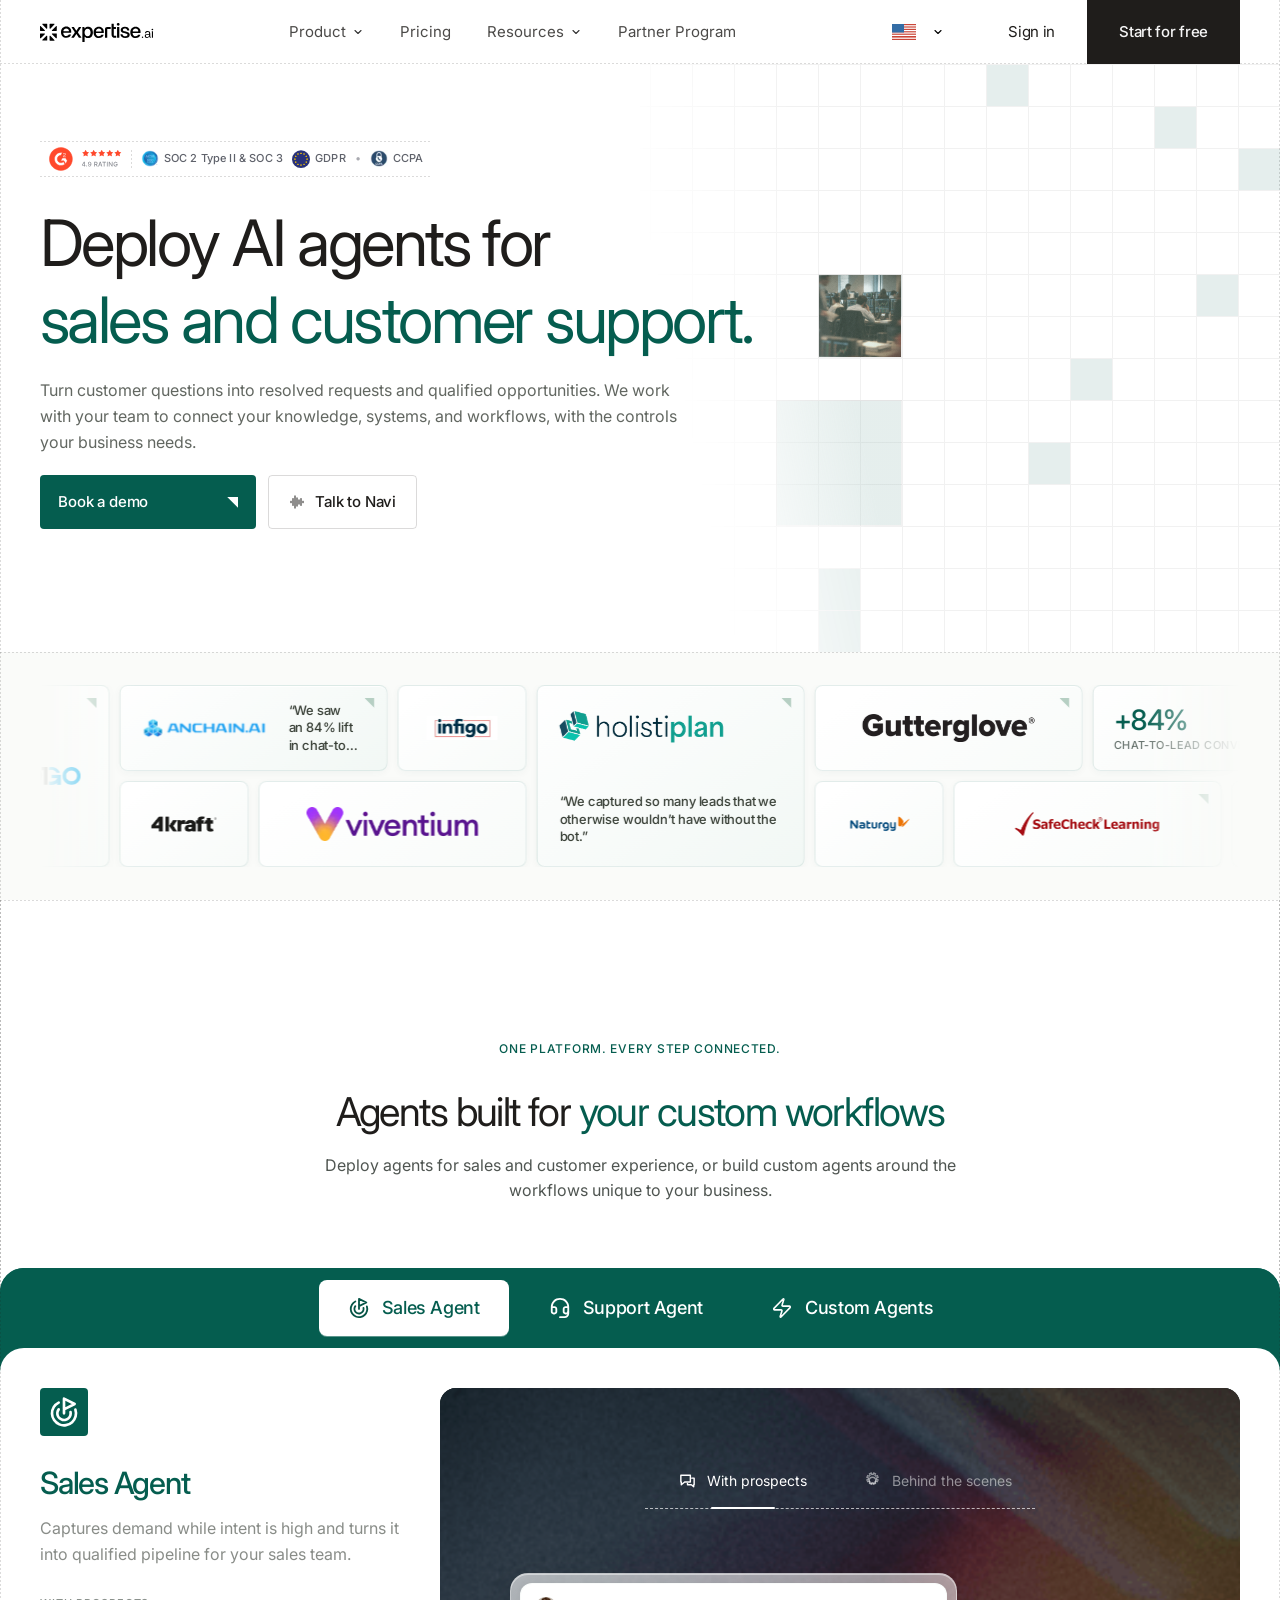
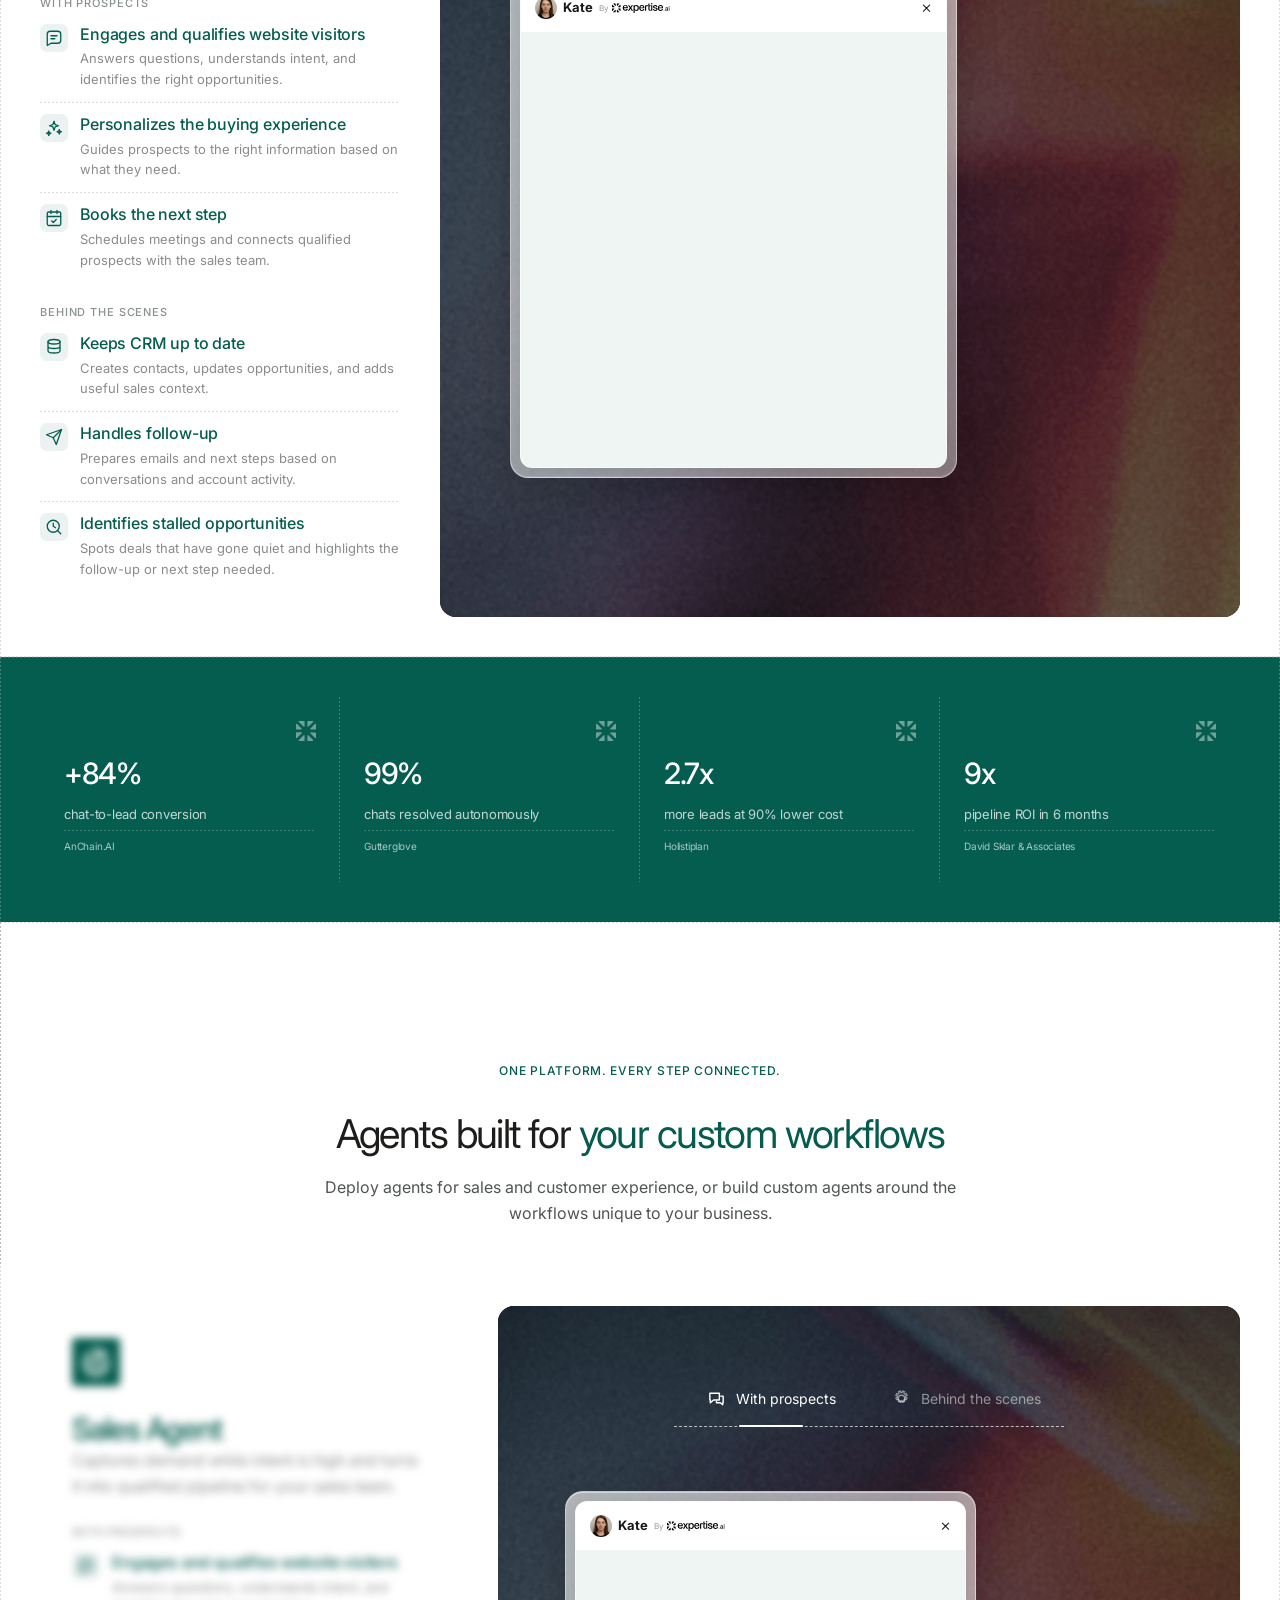
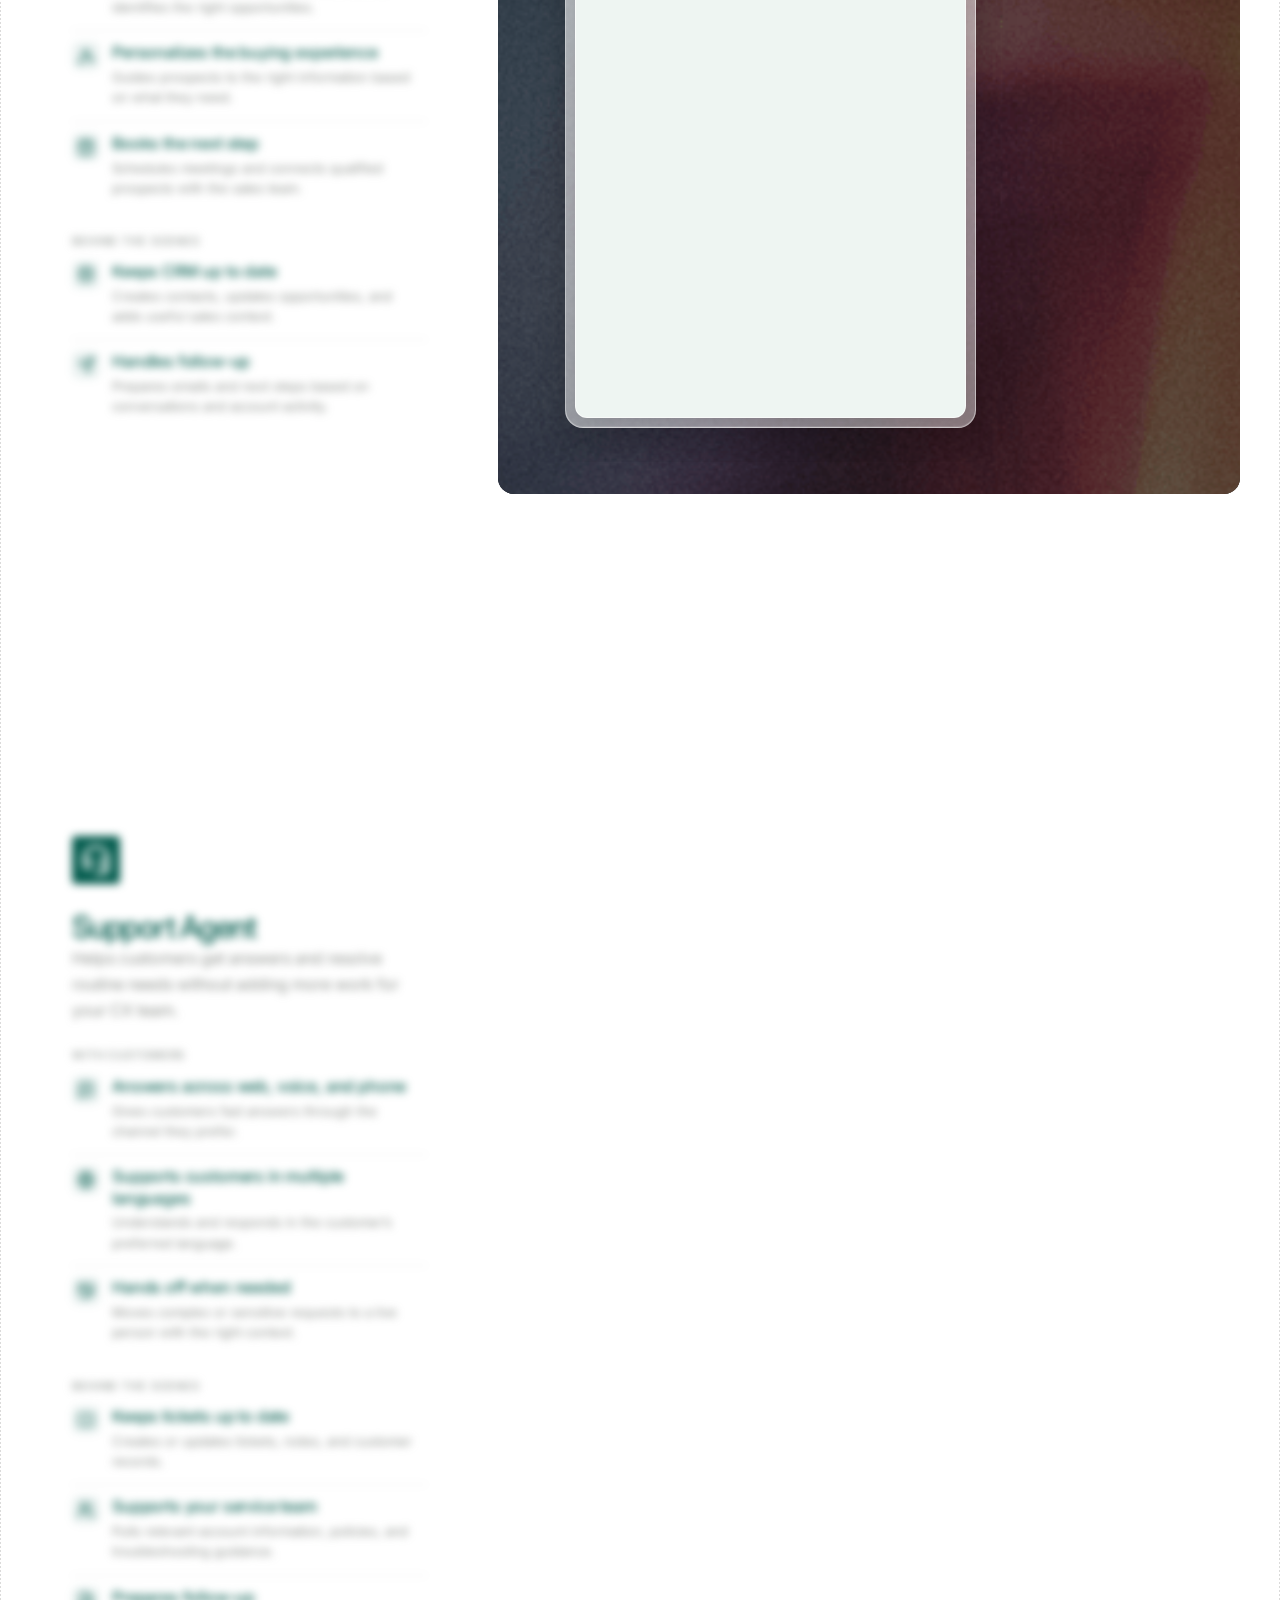
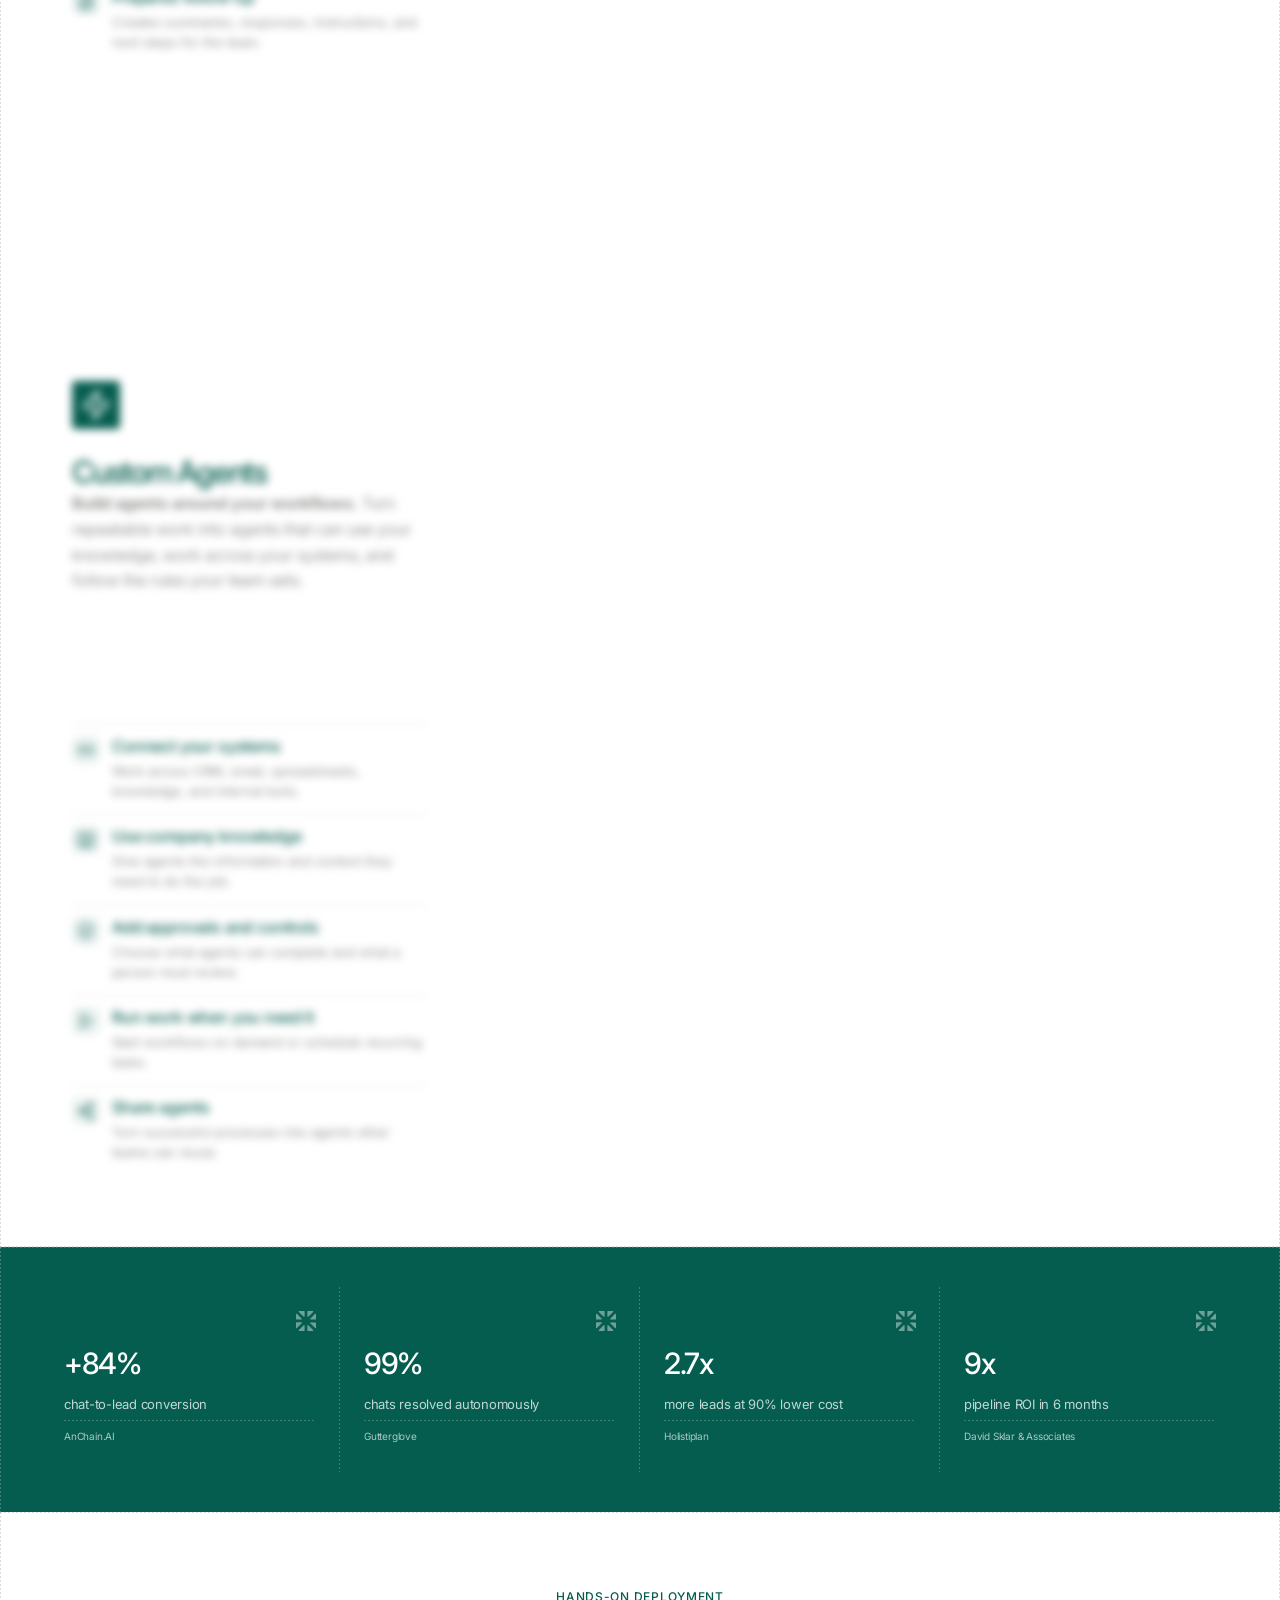
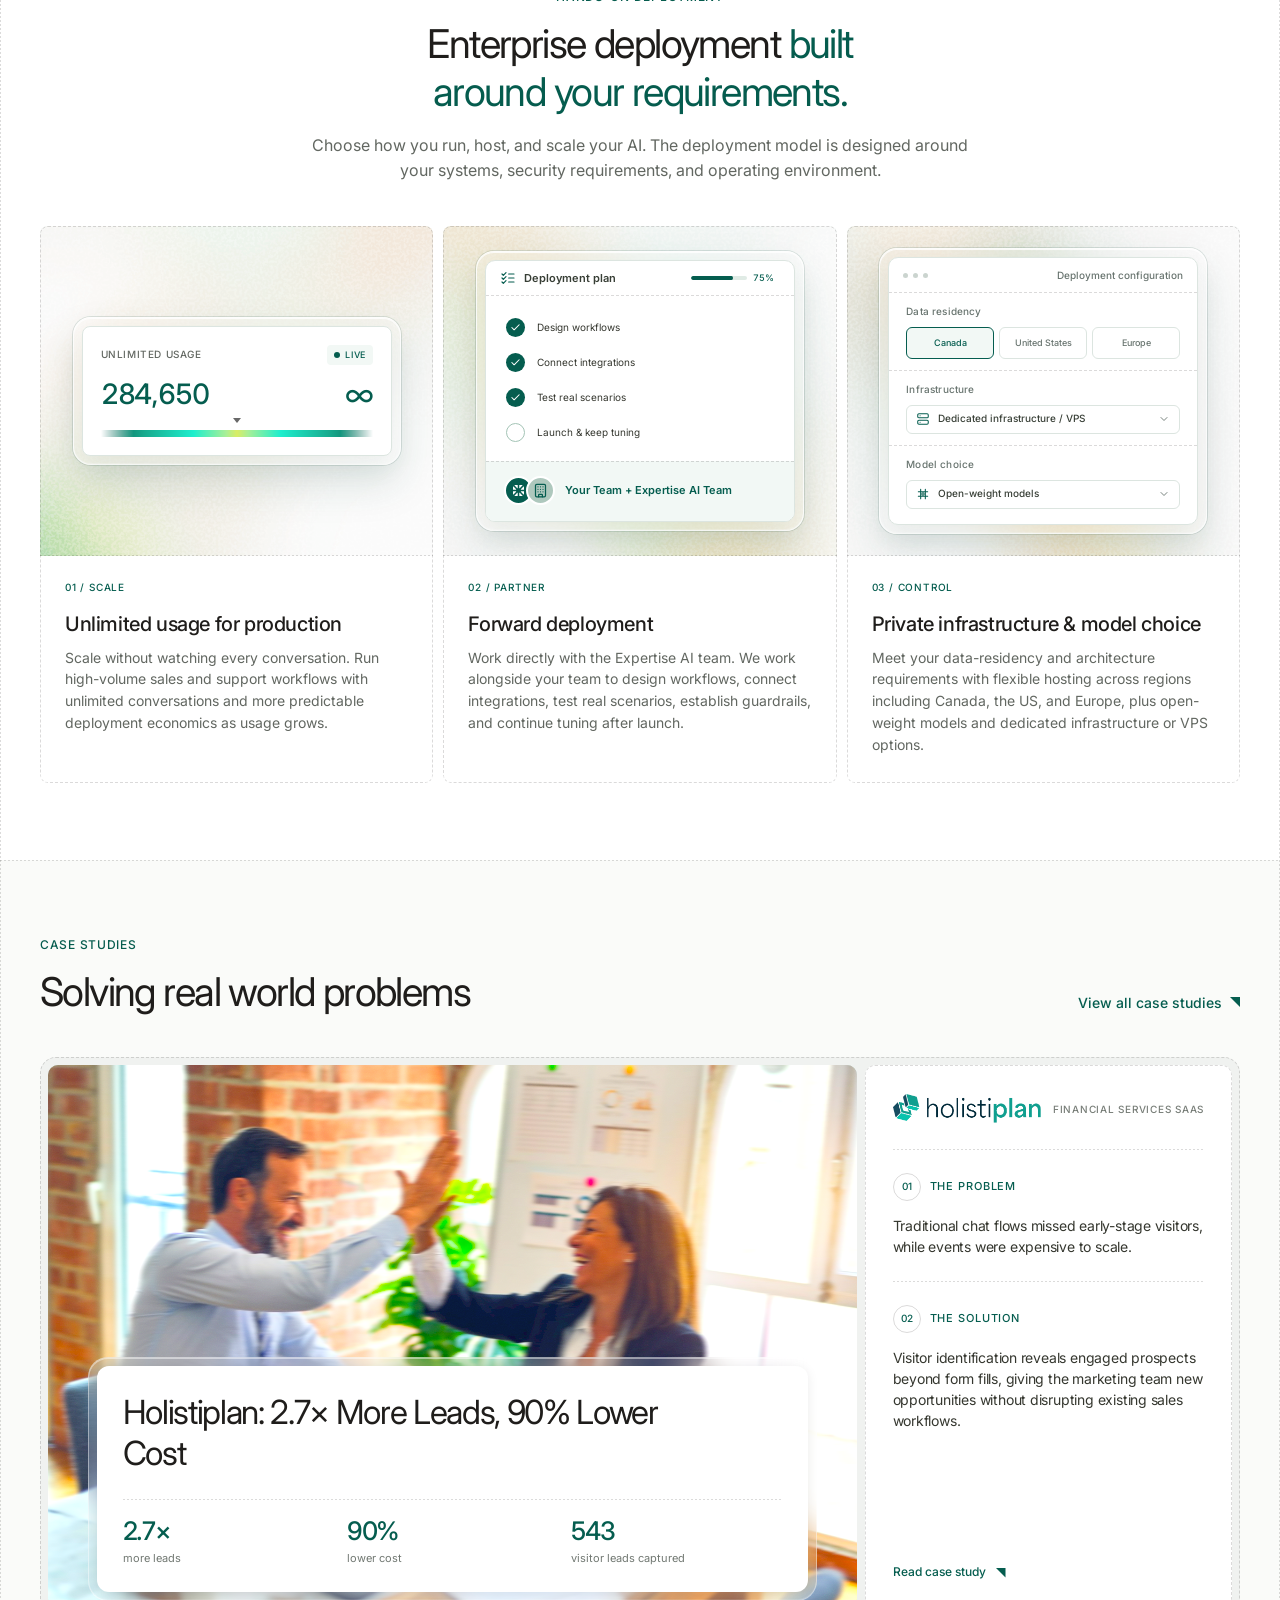
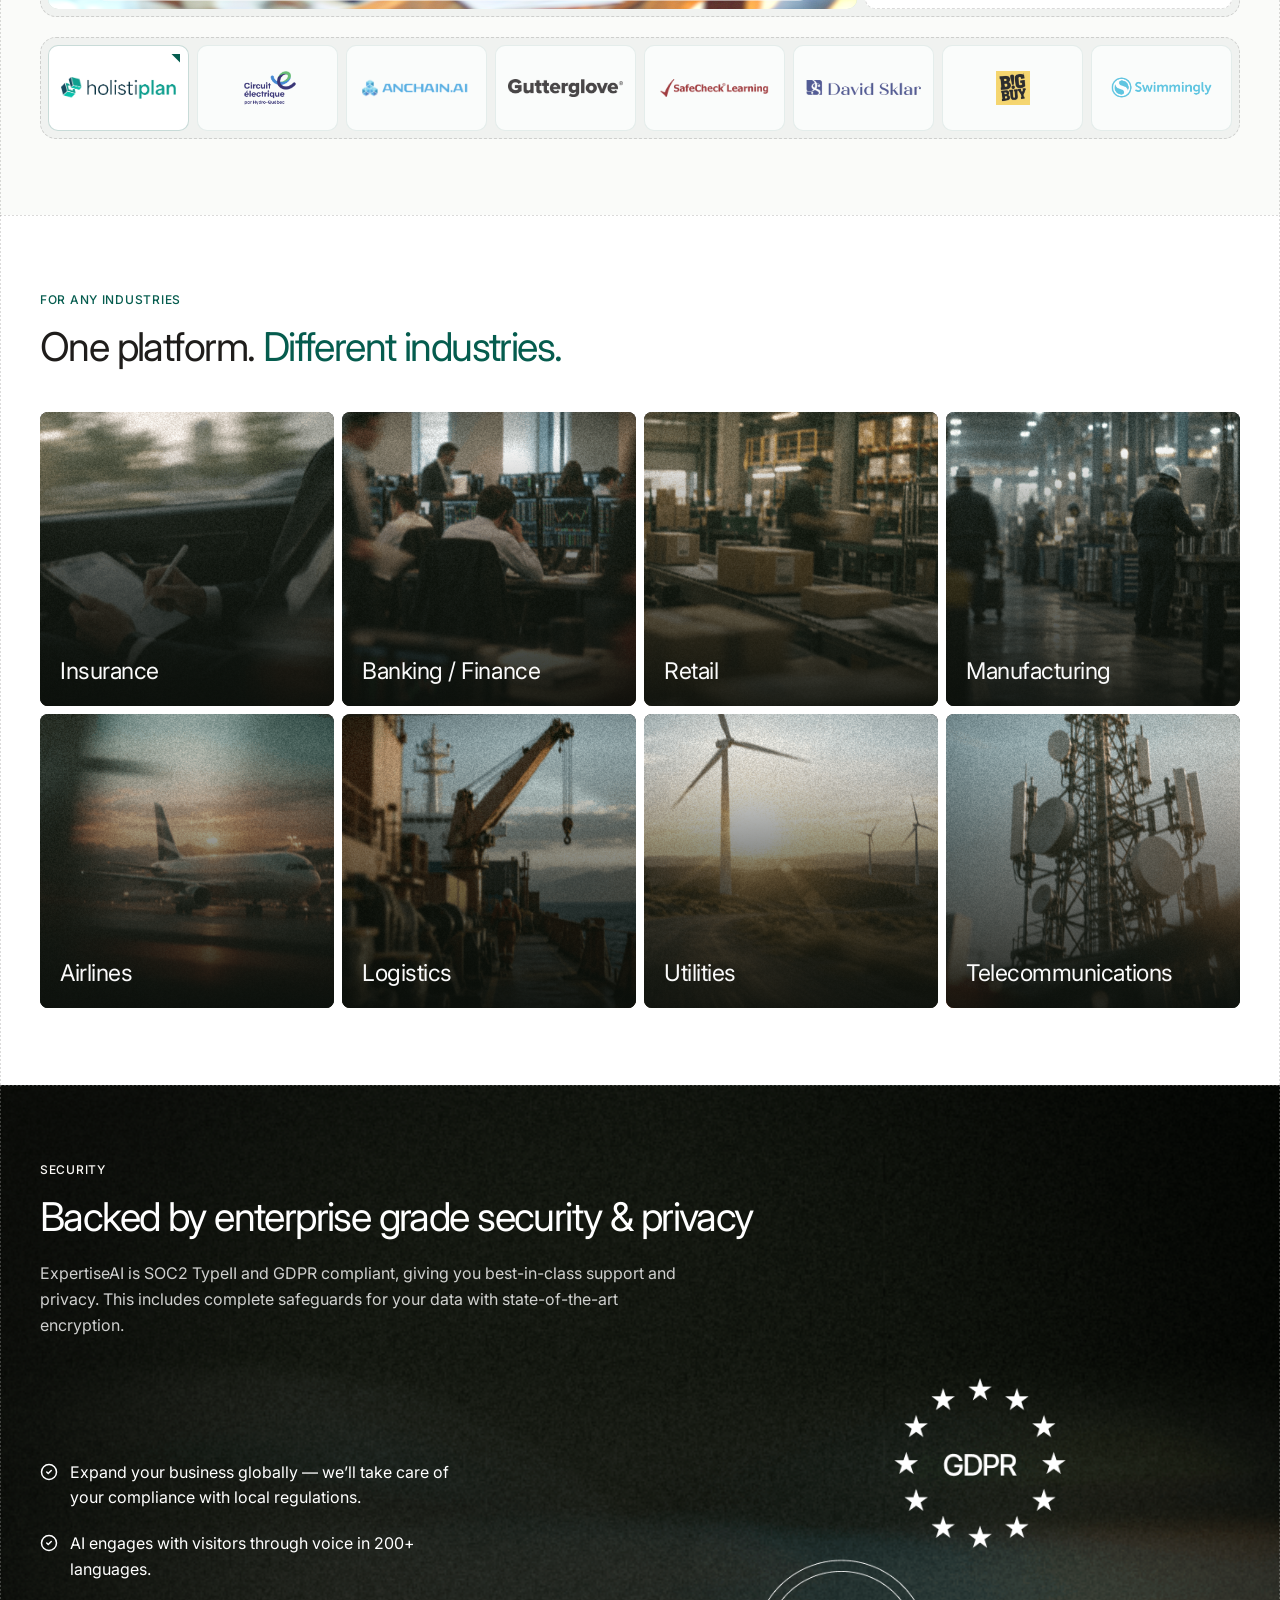
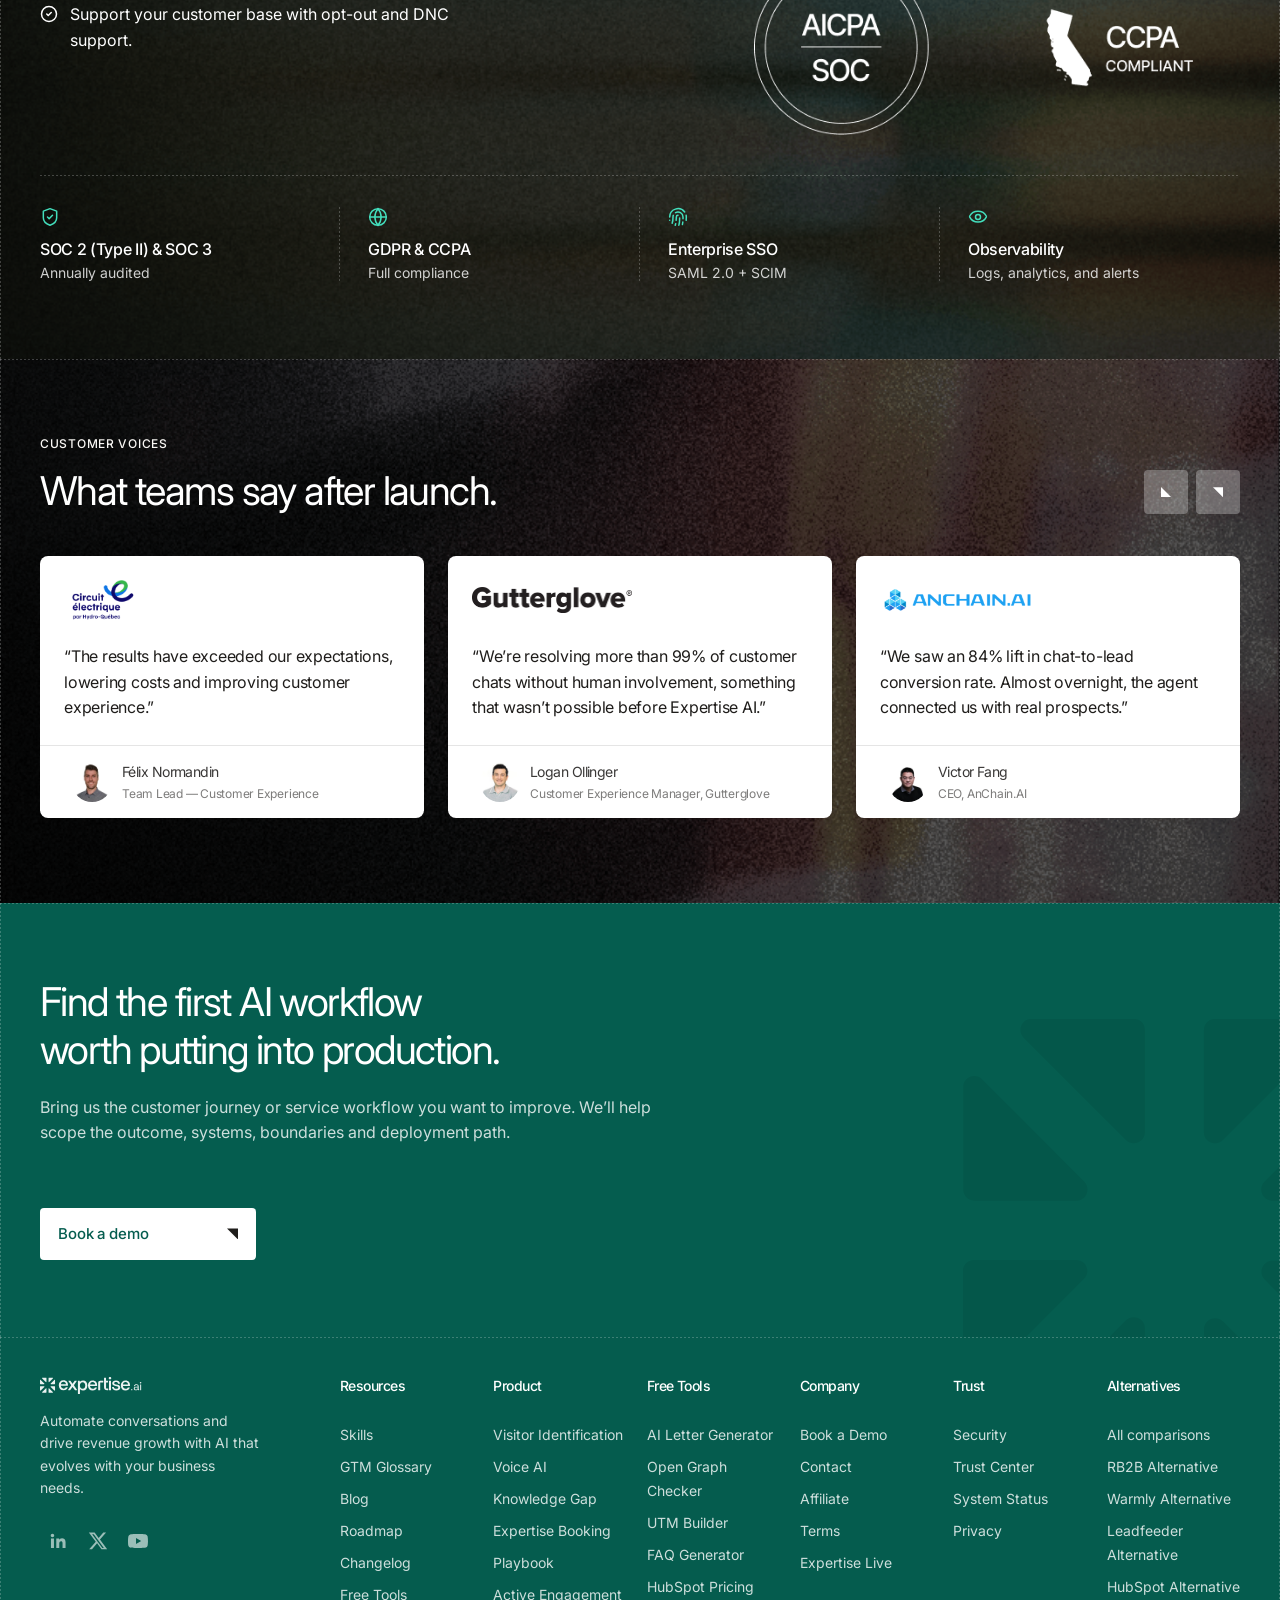
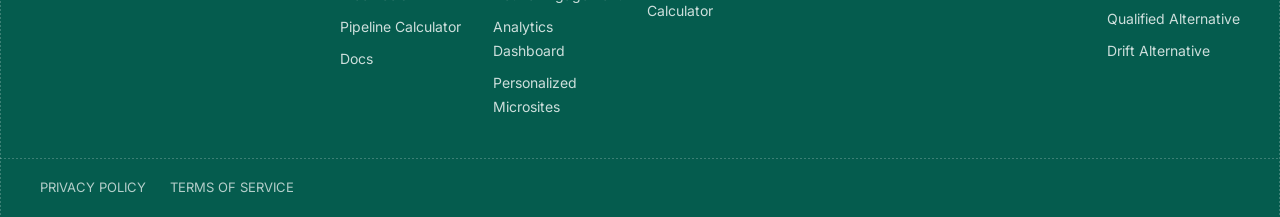
==== commit e8cc8a43: "2 alternative solution section tab style sticky asset style" ====
--- a/v2/index.html
+++ b/v2/index.html
@@ -8,7 +8,7 @@
   <link rel="preconnect" href="https://fonts.gstatic.com" crossorigin />
   <link href="https://fonts.googleapis.com/css2?family=Inter:wght@400;500;600&display=swap" rel="stylesheet" />
   <link rel="stylesheet" href="styles.css" />
-  <link rel="stylesheet" href="polish.css" />
+  <link rel="stylesheet" href="polish.css?v=solution-sticky-visual-15" />
 </head>
 <body class="page-v2">
 
@@ -284,7 +284,923 @@
   </section>
 
   <!-- ===== AGENTS / SOLUTION — ALTERNATIVE V2 ===== -->
-  <section class="agents-section agents-section--v2" aria-labelledby="agents-v2-title">
+  <section class="agents-section agents-section--v2 agents-section--v2-alt" aria-labelledby="agents-v2-alt-title">
+    <div class="agents-bg" aria-hidden="true"></div>
+    <div class="section-container agents-v2-layout">
+      <div class="agents-v2-intro">
+        <span class="section-eyebrow agents-v2-eyebrow">One platform. Every step connected.</span>
+        <h2 id="agents-v2-alt-title">Agents built for <span>your custom workflows</span></h2>
+        <p>Deploy agents for sales and customer experience, or build custom agents around the workflows unique to your business.</p>
+      </div>
+
+      <div class="agents-v2-stage">
+        <div class="agents-v2-tabs-rail">
+          <div class="agents-v2-tabs" role="presentation" aria-label="Agent types">
+            <button class="agents-v2-tab" type="button" role="tab" id="agent-v2-alt-tab-sales" data-agent-v2-alt-tab="sales" aria-controls="agent-v2-alt-pane-sales" aria-selected="true" tabindex="0">
+              <img class="agents-v2-tab-icon" src="../assets/agent-tab-sales.svg" alt="" width="24" height="24" />
+              Sales Agent
+            </button>
+            <button class="agents-v2-tab" type="button" role="tab" id="agent-v2-alt-tab-support" data-agent-v2-alt-tab="support" aria-controls="agent-v2-alt-pane-support" aria-selected="false" tabindex="-1">
+              <img class="agents-v2-tab-icon" src="../assets/agent-tab-support.svg" alt="" width="24" height="24" />
+              Support Agent
+            </button>
+            <button class="agents-v2-tab" type="button" role="tab" id="agent-v2-alt-tab-workspace" data-agent-v2-alt-tab="workspace" aria-controls="agent-v2-alt-pane-workspace" aria-selected="false" tabindex="-1">
+              <svg class="agents-v2-tab-icon agents-v2-tab-icon--lucide" viewBox="0 0 24 24" width="24" height="24" fill="none" stroke="currentColor" stroke-width="1.75" stroke-linecap="round" stroke-linejoin="round" aria-hidden="true"><path d="M4 14a1 1 0 0 1-.78-1.63l9.9-10.2a.5.5 0 0 1 .86.46l-1.92 6.02A1 1 0 0 0 13 10h7a1 1 0 0 1 .78 1.63l-9.9 10.2a.5.5 0 0 1-.86-.46l1.92-6.02A1 1 0 0 0 11 14z"/></svg>
+              Custom Agents
+            </button>
+          </div>
+        </div>
+
+        <div class="agents-v2-panel">
+          <div class="agents-v2-copy-stage">
+            <article class="agents-v2-pane is-active" data-agent-v2-alt-pane="sales" role="tabpanel" id="agent-v2-alt-pane-sales" aria-labelledby="agent-v2-alt-tab-sales">
+              <div class="agents-v2-pane-copy">
+                <div class="agents-v2-badge" aria-hidden="true">
+                  <img src="../assets/agent-tab-sales.svg" alt="" width="32" height="32" />
+                </div>
+                <div class="agents-v2-pane-text">
+                  <h3 class="agents-v2-pane-title">Sales Agent</h3>
+                  <p class="agents-v2-pane-body">Captures demand while intent is high and turns it into qualified pipeline for your sales team.</p>
+                </div>
+                <div class="agents-v2-alt-feature-groups">
+                  <section class="agents-v2-alt-feature-group" aria-labelledby="alt-sales-features-prospects">
+                    <h4 id="alt-sales-features-prospects">With prospects</h4>
+                    <div class="agents-v2-alt-feature-list">
+                      <div class="agents-v2-alt-feature-item">
+                        <svg class="agents-v2-alt-feature-icon" viewBox="0 0 24 24" fill="none" stroke="currentColor" stroke-width="1.75" stroke-linecap="round" stroke-linejoin="round" aria-hidden="true"><path d="M21 15a4 4 0 0 1-4 4H8l-5 3V7a4 4 0 0 1 4-4h10a4 4 0 0 1 4 4z"/><path d="M8 9h8M8 13h5"/></svg>
+                        <div class="agents-v2-alt-feature-copy">
+                          <strong>Engages and qualifies website visitors</strong>
+                          <p>Answers questions, understands intent, and identifies the right opportunities.</p>
+                        </div>
+                      </div>
+                      <div class="agents-v2-alt-feature-item">
+                        <svg class="agents-v2-alt-feature-icon" viewBox="0 0 24 24" fill="none" stroke="currentColor" stroke-width="1.75" stroke-linecap="round" stroke-linejoin="round" aria-hidden="true"><path d="m12 3-1.5 4.5L6 9l4.5 1.5L12 15l1.5-4.5L18 9l-4.5-1.5z"/><path d="m5 16-.75 2.25L2 19l2.25.75L5 22l.75-2.25L8 19l-2.25-.75zM19 14l-.75 2.25L16 17l2.25.75L19 20l.75-2.25L22 17l-2.25-.75z"/></svg>
+                        <div class="agents-v2-alt-feature-copy">
+                          <strong>Personalizes the buying experience</strong>
+                          <p>Guides prospects to the right information based on what they need.</p>
+                        </div>
+                      </div>
+                      <div class="agents-v2-alt-feature-item">
+                        <svg class="agents-v2-alt-feature-icon" viewBox="0 0 24 24" fill="none" stroke="currentColor" stroke-width="1.75" stroke-linecap="round" stroke-linejoin="round" aria-hidden="true"><path d="M8 2v4M16 2v4M3 10h18"/><rect width="18" height="18" x="3" y="4" rx="2"/><path d="m9 16 2 2 4-4"/></svg>
+                        <div class="agents-v2-alt-feature-copy">
+                          <strong>Books the next step</strong>
+                          <p>Schedules meetings and connects qualified prospects with the sales team.</p>
+                        </div>
+                      </div>
+                    </div>
+                  </section>
+                  <section class="agents-v2-alt-feature-group" aria-labelledby="alt-sales-features-behind">
+                    <h4 id="alt-sales-features-behind">Behind the scenes</h4>
+                    <div class="agents-v2-alt-feature-list">
+                      <div class="agents-v2-alt-feature-item">
+                        <svg class="agents-v2-alt-feature-icon" viewBox="0 0 24 24" fill="none" stroke="currentColor" stroke-width="1.75" stroke-linecap="round" stroke-linejoin="round" aria-hidden="true"><ellipse cx="12" cy="5" rx="8" ry="3"/><path d="M4 5v6c0 1.7 3.6 3 8 3s8-1.3 8-3V5M4 11v6c0 1.7 3.6 3 8 3s8-1.3 8-3v-6"/></svg>
+                        <div class="agents-v2-alt-feature-copy">
+                          <strong>Keeps CRM up to date</strong>
+                          <p>Creates contacts, updates opportunities, and adds useful sales context.</p>
+                        </div>
+                      </div>
+                      <div class="agents-v2-alt-feature-item">
+                        <svg class="agents-v2-alt-feature-icon" viewBox="0 0 24 24" fill="none" stroke="currentColor" stroke-width="1.75" stroke-linecap="round" stroke-linejoin="round" aria-hidden="true"><path d="m22 2-7 20-4-9-9-4z"/><path d="M22 2 11 13"/></svg>
+                        <div class="agents-v2-alt-feature-copy">
+                          <strong>Handles follow-up</strong>
+                          <p>Prepares emails and next steps based on conversations and account activity.</p>
+                        </div>
+                      </div>
+                      <div class="agents-v2-alt-feature-item">
+                        <svg class="agents-v2-alt-feature-icon" viewBox="0 0 24 24" fill="none" stroke="currentColor" stroke-width="1.75" stroke-linecap="round" stroke-linejoin="round" aria-hidden="true"><circle cx="11" cy="11" r="8"/><path d="m21 21-4.35-4.35M11 7v4l3 2"/></svg>
+                        <div class="agents-v2-alt-feature-copy">
+                          <strong>Identifies stalled opportunities</strong>
+                          <p>Spots deals that have gone quiet and highlights the follow-up or next step needed.</p>
+                        </div>
+                      </div>
+                    </div>
+                  </section>
+                </div>
+              </div>
+            </article>
+
+            <article class="agents-v2-pane" data-agent-v2-alt-pane="support" role="tabpanel" id="agent-v2-alt-pane-support" aria-labelledby="agent-v2-alt-tab-support" aria-hidden="true" inert>
+              <div class="agents-v2-pane-copy">
+                <div class="agents-v2-badge" aria-hidden="true">
+                  <img src="../assets/agent-tab-support.svg" alt="" width="32" height="32" />
+                </div>
+                <div class="agents-v2-pane-text">
+                  <h3 class="agents-v2-pane-title">Support Agent</h3>
+                  <p class="agents-v2-pane-body">Helps customers get answers and resolve routine needs without adding more work for your CX team.</p>
+                </div>
+                <div class="agents-v2-alt-feature-groups">
+                  <section class="agents-v2-alt-feature-group" aria-labelledby="alt-cx-features-customers">
+                    <h4 id="alt-cx-features-customers">With customers</h4>
+                    <div class="agents-v2-alt-feature-list">
+                      <div class="agents-v2-alt-feature-item">
+                        <svg class="agents-v2-alt-feature-icon" viewBox="0 0 24 24" fill="none" stroke="currentColor" stroke-width="1.75" stroke-linecap="round" stroke-linejoin="round" aria-hidden="true"><path d="M21 15a4 4 0 0 1-4 4H8l-5 3V7a4 4 0 0 1 4-4h10a4 4 0 0 1 4 4z"/><path d="M8 9h8M8 13h5"/></svg>
+                        <div class="agents-v2-alt-feature-copy">
+                          <strong>Answers across web, voice, and phone</strong>
+                          <p>Gives customers fast answers through the channel they prefer.</p>
+                        </div>
+                      </div>
+                      <div class="agents-v2-alt-feature-item">
+                        <svg class="agents-v2-alt-feature-icon" viewBox="0 0 24 24" fill="none" stroke="currentColor" stroke-width="1.75" stroke-linecap="round" stroke-linejoin="round" aria-hidden="true"><circle cx="12" cy="12" r="10"/><path d="M2 12h20M12 2a15.3 15.3 0 0 1 0 20M12 2a15.3 15.3 0 0 0 0 20"/></svg>
+                        <div class="agents-v2-alt-feature-copy">
+                          <strong>Supports customers in multiple languages</strong>
+                          <p>Understands and responds in the customer’s preferred language.</p>
+                        </div>
+                      </div>
+                      <div class="agents-v2-alt-feature-item">
+                        <svg class="agents-v2-alt-feature-icon" viewBox="0 0 24 24" fill="none" stroke="currentColor" stroke-width="1.75" stroke-linecap="round" stroke-linejoin="round" aria-hidden="true"><path d="m11 17 2 2a1 1 0 1 0 3-3"/><path d="m14 14 2.5 2.5a1 1 0 1 0 3-3l-3.88-3.88a3 3 0 0 0-4.24 0l-.88.88a1 1 0 1 1-3-3l2.81-2.81a5.79 5.79 0 0 1 7.06-.87l.47.28a2 2 0 0 0 1.42.25L21 4"/><path d="m21 3 1 11h-2"/><path d="M3 3 2 14l6.5 6.5a1 1 0 1 0 3-3"/><path d="M3 4h8"/></svg>
+                        <div class="agents-v2-alt-feature-copy">
+                          <strong>Hands off when needed</strong>
+                          <p>Moves complex or sensitive requests to a live person with the right context.</p>
+                        </div>
+                      </div>
+                    </div>
+                  </section>
+                  <section class="agents-v2-alt-feature-group" aria-labelledby="alt-cx-features-behind">
+                    <h4 id="alt-cx-features-behind">Behind the scenes</h4>
+                    <div class="agents-v2-alt-feature-list">
+                      <div class="agents-v2-alt-feature-item">
+                        <svg class="agents-v2-alt-feature-icon" viewBox="0 0 24 24" fill="none" stroke="currentColor" stroke-width="1.75" stroke-linecap="round" stroke-linejoin="round" aria-hidden="true"><path d="M2 9a3 3 0 0 0 0 6v2a2 2 0 0 0 2 2h16a2 2 0 0 0 2-2v-2a3 3 0 0 0 0-6V7a2 2 0 0 0-2-2H4a2 2 0 0 0-2 2z"/><path d="M13 5v2M13 17v2M13 11v2"/></svg>
+                        <div class="agents-v2-alt-feature-copy">
+                          <strong>Keeps tickets up to date</strong>
+                          <p>Creates or updates tickets, notes, and customer records.</p>
+                        </div>
+                      </div>
+                      <div class="agents-v2-alt-feature-item">
+                        <svg class="agents-v2-alt-feature-icon" viewBox="0 0 24 24" fill="none" stroke="currentColor" stroke-width="1.75" stroke-linecap="round" stroke-linejoin="round" aria-hidden="true"><path d="M16 21v-2a4 4 0 0 0-4-4H6a4 4 0 0 0-4 4v2"/><circle cx="9" cy="7" r="4"/><path d="M22 21v-2a4 4 0 0 0-3-3.87M16 3.13a4 4 0 0 1 0 7.75"/></svg>
+                        <div class="agents-v2-alt-feature-copy">
+                          <strong>Supports your service team</strong>
+                          <p>Pulls relevant account information, policies, and troubleshooting guidance.</p>
+                        </div>
+                      </div>
+                      <div class="agents-v2-alt-feature-item">
+                        <svg class="agents-v2-alt-feature-icon" viewBox="0 0 24 24" fill="none" stroke="currentColor" stroke-width="1.75" stroke-linecap="round" stroke-linejoin="round" aria-hidden="true"><path d="M14 2H6a2 2 0 0 0-2 2v16a2 2 0 0 0 2 2h12a2 2 0 0 0 2-2V8z"/><path d="M14 2v6h6M8 13h8M8 17h5"/></svg>
+                        <div class="agents-v2-alt-feature-copy">
+                          <strong>Prepares follow-up</strong>
+                          <p>Creates summaries, responses, instructions, and next steps for the team.</p>
+                        </div>
+                      </div>
+                    </div>
+                  </section>
+                </div>
+              </div>
+              <div class="agents-case-block agents-v2-case-block">
+                <div class="agents-case-nav agents-v2-case-nav">
+                  <p>Related stories</p>
+                  <div class="testimonials-controls agents-v2-case-controls" aria-label="Related stories">
+                    <button type="button" class="agents-v2-case-control" data-agents-case-prev aria-controls="agents-v2-alt-case-support" aria-label="Previous story">
+                      <svg xmlns="http://www.w3.org/2000/svg" width="16" height="16" viewBox="0 0 24 24" fill="none" stroke="currentColor" stroke-width="1.75" stroke-linecap="round" stroke-linejoin="round" aria-hidden="true"><path d="m12 19-7-7 7-7"/><path d="M19 12H5"/></svg>
+                    </button>
+                    <button type="button" class="agents-v2-case-control" data-agents-case-next aria-controls="agents-v2-alt-case-support" aria-label="Next story">
+                      <svg xmlns="http://www.w3.org/2000/svg" width="16" height="16" viewBox="0 0 24 24" fill="none" stroke="currentColor" stroke-width="1.75" stroke-linecap="round" stroke-linejoin="round" aria-hidden="true"><path d="M5 12h14"/><path d="m12 5 7 7-7 7"/></svg>
+                    </button>
+                  </div>
+                </div>
+                <div class="agents-case-stories" hidden>
+                  <span data-case-href="https://www.expertise.ai/live/case-studies/circuit-electric" data-case-bg="../assets/story-bg-circuit-electric.png" data-case-logo="../assets/logo-circuit-electric.png" data-case-logo-alt="Circuit Electric" data-case-avatar="../assets/testimonial-felix.webp" data-case-category="Utilities / Support" data-case-title="Circuit Electric Cuts Support Requests by 22%" data-case-quote="“The results have exceeded our expectations, lowering costs and improving customer experience.”" data-case-cite="Félix Normandin, Team Lead — Customer Experience"></span>
+                  <span data-case-href="https://www.expertise.ai/live/case-studies/gutterglove" data-case-bg="../assets/story-bg-gutterglove.jpg" data-case-logo="../assets/client-gutterglove.png" data-case-logo-alt="Gutterglove" data-case-avatar="../assets/testimonial-logan.webp" data-case-category="Manufacturing / Support" data-case-title="Gutterglove Automates 99% of Customer Chats" data-case-quote="“We’re resolving more than 99% of customer chats without human involvement, something that wasn’t possible before Expertise AI.”" data-case-cite="Logan Ollinger, Customer Experience Manager — Gutterglove"></span>
+                  <span data-case-href="https://www.expertise.ai/live/case-studies/safecheck" data-case-bg="../assets/story-bg-safecheck.jpg" data-case-logo="../assets/logo-safecheck.png" data-case-logo-alt="SafeCheck" data-case-category="Training &amp; Compliance / Sales + Support" data-case-title="SafeCheck Increases Corporate Leads by 50%" data-case-quote="“Within the first week, our support person said: this is too good.”" data-case-cite="Domenic Pedulla, President — SafeCheck"></span>
+                </div>
+                <a class="agents-case agents-v2-story-card" id="agents-v2-alt-case-support" href="https://www.expertise.ai/live/case-studies/circuit-electric" target="_blank" rel="noopener">
+                  <div class="agents-v2-story-head">
+                    <img data-agents-case-logo src="../assets/logo-circuit-electric.png" alt="Circuit Electric" />
+                    <p class="agents-v2-story-kicker">
+                      <span data-agents-case-category>Utilities</span>
+                      <span class="agents-v2-story-cta">Read case study <i aria-hidden="true"></i></span>
+                    </p>
+                  </div>
+                  <h3 data-agents-case-title>Circuit Electric Cuts Support Requests by 22%</h3>
+                  <div class="agents-case-quote agents-v2-story-quote">
+                    <div class="agents-v2-story-quote-copy">
+                      <p data-agents-case-quote>“The results have exceeded our expectations, lowering costs and improving customer experience.”</p>
+                      <p data-agents-case-cite>Félix Normandin, Team Lead — Customer Experience</p>
+                      <div class="agents-v2-story-author">
+                        <img class="agents-v2-story-avatar" data-agents-case-avatar src="../assets/testimonial-felix.webp" alt="" width="34" height="34" />
+                        <span class="agents-v2-story-author-copy"><strong data-agents-case-author>Félix Normandin</strong><span data-agents-case-role>Team Lead — Customer Experience</span></span>
+                      </div>
+                    </div>
+                  </div>
+                </a>
+              </div>
+            </article>
+
+            <article class="agents-v2-pane" data-agent-v2-alt-pane="workspace" role="tabpanel" id="agent-v2-alt-pane-workspace" aria-labelledby="agent-v2-alt-tab-workspace" aria-hidden="true" inert>
+              <div class="agents-v2-pane-copy">
+                <div class="agents-v2-badge" aria-hidden="true">
+                  <svg viewBox="0 0 24 24" width="32" height="32" fill="none" stroke="currentColor" stroke-width="1.75" stroke-linecap="round" stroke-linejoin="round" aria-hidden="true"><path d="M4 14a1 1 0 0 1-.78-1.63l9.9-10.2a.5.5 0 0 1 .86.46l-1.92 6.02A1 1 0 0 0 13 10h7a1 1 0 0 1 .78 1.63l-9.9 10.2a.5.5 0 0 1-.86-.46l1.92-6.02A1 1 0 0 0 11 14z"/></svg>
+                </div>
+                <div class="agents-v2-pane-text">
+                  <h3 class="agents-v2-pane-title">Custom Agents</h3>
+                  <p class="agents-v2-pane-body"><strong>Build agents around your workflows.</strong> Turn repeatable work into agents that can use your knowledge, work across your systems, and follow the rules your team sets.</p>
+                </div>
+                <div class="agents-v2-alt-feature-groups agents-v2-alt-feature-groups--single">
+                  <section class="agents-v2-alt-feature-group" aria-labelledby="alt-custom-features-do">
+                    <h4 id="alt-custom-features-do">What you can do</h4>
+                    <div class="agents-v2-alt-feature-list">
+                      <div class="agents-v2-alt-feature-item">
+                        <svg class="agents-v2-alt-feature-icon" viewBox="0 0 24 24" fill="none" stroke="currentColor" stroke-width="1.75" stroke-linecap="round" stroke-linejoin="round" aria-hidden="true"><path d="M8 6h13M8 12h13M8 18h13"/><path d="m3 6 1 1 2-2M3 12l1 1 2-2M3 18l1 1 2-2"/></svg>
+                        <div class="agents-v2-alt-feature-copy">
+                          <strong>Turn a process into an agent</strong>
+                          <p>Start with work your team already does repeatedly.</p>
+                        </div>
+                      </div>
+                      <div class="agents-v2-alt-feature-item">
+                        <svg class="agents-v2-alt-feature-icon" viewBox="0 0 24 24" fill="none" stroke="currentColor" stroke-width="1.75" stroke-linecap="round" stroke-linejoin="round" aria-hidden="true"><path d="M9 17H7A5 5 0 0 1 7 7h2"/><path d="M15 7h2a5 5 0 1 1 0 10h-2"/><line x1="8" x2="16" y1="12" y2="12"/></svg>
+                        <div class="agents-v2-alt-feature-copy">
+                          <strong>Connect your systems</strong>
+                          <p>Work across CRM, email, spreadsheets, knowledge, and internal tools.</p>
+                        </div>
+                      </div>
+                      <div class="agents-v2-alt-feature-item">
+                        <svg class="agents-v2-alt-feature-icon" viewBox="0 0 24 24" fill="none" stroke="currentColor" stroke-width="1.75" stroke-linecap="round" stroke-linejoin="round" aria-hidden="true"><path d="M2 4h6a4 4 0 0 1 4 4v14a3 3 0 0 0-3-3H2z"/><path d="M22 4h-6a4 4 0 0 0-4 4v14a3 3 0 0 1 3-3h7z"/></svg>
+                        <div class="agents-v2-alt-feature-copy">
+                          <strong>Use company knowledge</strong>
+                          <p>Give agents the information and context they need to do the job.</p>
+                        </div>
+                      </div>
+                      <div class="agents-v2-alt-feature-item">
+                        <svg class="agents-v2-alt-feature-icon" viewBox="0 0 24 24" fill="none" stroke="currentColor" stroke-width="1.75" stroke-linecap="round" stroke-linejoin="round" aria-hidden="true"><path d="M20 13c0 5-3.5 7.5-8 9-4.5-1.5-8-4-8-9V5l8-3 8 3z"/><path d="m9 12 2 2 4-4"/></svg>
+                        <div class="agents-v2-alt-feature-copy">
+                          <strong>Add approvals and controls</strong>
+                          <p>Choose what agents can complete and what a person must review.</p>
+                        </div>
+                      </div>
+                      <div class="agents-v2-alt-feature-item">
+                        <svg class="agents-v2-alt-feature-icon" viewBox="0 0 24 24" fill="none" stroke="currentColor" stroke-width="1.75" stroke-linecap="round" stroke-linejoin="round" aria-hidden="true"><polygon points="6 3 20 12 6 21 6 3"/></svg>
+                        <div class="agents-v2-alt-feature-copy">
+                          <strong>Run work when you need it</strong>
+                          <p>Start workflows on demand or schedule recurring tasks.</p>
+                        </div>
+                      </div>
+                      <div class="agents-v2-alt-feature-item">
+                        <svg class="agents-v2-alt-feature-icon" viewBox="0 0 24 24" fill="none" stroke="currentColor" stroke-width="1.75" stroke-linecap="round" stroke-linejoin="round" aria-hidden="true"><circle cx="18" cy="5" r="3"/><circle cx="6" cy="12" r="3"/><circle cx="18" cy="19" r="3"/><path d="m8.6 10.5 6.8-4M8.6 13.5l6.8 4"/></svg>
+                        <div class="agents-v2-alt-feature-copy">
+                          <strong>Share agents</strong>
+                          <p>Turn successful processes into agents other teams can reuse.</p>
+                        </div>
+                      </div>
+                    </div>
+                  </section>
+                </div>
+              </div>
+              <div class="agents-case-block agents-v2-case-block">
+                <div class="agents-case-nav agents-v2-case-nav">
+                  <p>Related report</p>
+                </div>
+                <a class="agents-case agents-v2-story-card" id="agents-v2-alt-case-workspace" href="https://www.ipsos.com/sites/default/files/ct/news/documents/2026-02/The%20Path%20to%20AI%20Fluency.%20AI%20Works%20for%20America%20-%20Google-Ipsos.pdf" target="_blank" rel="noopener">
+                  <div class="agents-v2-story-head">
+                    <img data-agents-case-logo src="../assets/logo-google-ipsos.svg" alt="Google and Ipsos" />
+                    <p class="agents-v2-story-kicker">
+                      <span data-agents-case-category>Workplace</span>
+                      <span class="agents-v2-story-cta">Read report <i aria-hidden="true"></i></span>
+                    </p>
+                  </div>
+                  <h3 data-agents-case-title>Everyone Has AI. Only 5% Are Fluent.</h3>
+                  <div class="agents-case-quote agents-v2-story-quote">
+                    <div class="agents-v2-story-quote-copy">
+                      <p data-agents-case-quote>“Using AI is like using a computer used to be. It’s inevitable. It’s unavoidable, so you have to figure it out.”</p>
+                      <p data-agents-case-cite>Small Business Owner — Google / Ipsos, The Path to AI Fluency</p>
+                      <div class="agents-v2-story-author">
+                        <img class="agents-v2-story-avatar" data-agents-case-avatar hidden alt="" width="34" height="34" />
+                        <span class="agents-v2-story-author-copy"><strong data-agents-case-author>Small Business Owner</strong><span data-agents-case-role>Google / Ipsos, The Path to AI Fluency</span></span>
+                      </div>
+                    </div>
+                  </div>
+                </a>
+              </div>
+            </article>
+          </div>
+
+          <div class="agents-v2-visual">
+            <div class="agents-visual-photo" aria-hidden="true">
+              <img src="../assets/agent-visual-bg.png" alt="" width="800" height="1200" />
+            </div>
+
+            <!-- Figma-referenced Sales Agent workflow visual. -->
+            <div class="agents-v2-visual-frame agents-visual-frame is-active" data-agent-v2-alt-visual="chat">
+              <div class="sales-solution-demo" data-sales-solution-demo>
+                <div class="sales-solution-tabs" role="tablist" aria-label="Sales agent workflow">
+                  <button class="is-active" type="button" role="tab" aria-selected="true" data-sales-solution-tab="prospects"><svg viewBox="0 0 20 20" width="16" height="16" fill="none" aria-hidden="true"><path d="M3 4.5h10v7H7l-3.5 3v-3H3v-7Z" stroke="currentColor" stroke-width="1.5" stroke-linejoin="round"/><path d="M14.5 7.5H17v7h-.5v2l-2.5-2h-4v-1.5" stroke="currentColor" stroke-width="1.5" stroke-linecap="round" stroke-linejoin="round"/></svg>With prospects</button>
+                  <button type="button" role="tab" aria-selected="false" data-sales-solution-tab="behind"><svg viewBox="0 0 20 20" width="16" height="16" fill="none" aria-hidden="true"><path d="M10 6.5a3.5 3.5 0 1 0 0 7 3.5 3.5 0 0 0 0-7Z" stroke="currentColor" stroke-width="1.5"/><path d="m8.8 2 .4 1.7a6.7 6.7 0 0 1 1.6 0l.4-1.7 2.1.9-.9 1.5c.5.3.8.7 1.2 1.2l1.5-.9.9 2.1-1.7.4a6.7 6.7 0 0 1 0 1.6l1.7.4-.9 2.1-1.5-.9c-.4.5-.7.9-1.2 1.2l.9 1.5-2.1.9-.4-1.7a6.7 6.7 0 0 1-1.6 0L8.8 14l-2.1-.9.9-1.5a6.7 6.7 0 0 1-1.2-1.2l-1.5.9L4 9.2l1.7-.4a6.7 6.7 0 0 1 0-1.6L4 6.8l.9-2.1 1.5.9c.4-.5.7-.9 1.2-1.2l-.9-1.5L8.8 2Z" stroke="currentColor" stroke-width="1.3" stroke-linejoin="round"/></svg>Behind the scenes</button>
+                </div>
+                <div class="sales-solution-flip" data-sales-solution-flip>
+                  <section class="sales-solution-face sales-solution-face--prospects" data-sales-solution-face="prospects" aria-label="Conversation with a prospect">
+                    <div class="sales-demo-window-glass sales-demo-window-glass--chat sales-demo-entrance" data-sales-demo-chat>
+                    <article class="sales-demo-chat">
+                      <header class="sales-demo-chat-head"><div><img src="../assets/agent-kate.png" alt="" width="24" height="24" /><strong>Kate</strong><span>By <img src="../assets/expertise-logo.svg" alt="Expertise.ai" /></span></div><div class="sales-demo-chat-actions" aria-hidden="true"><i>×</i></div></header>
+                      <div class="sales-demo-chat-thread">
+                        <p class="sales-demo-message is-user" data-sales-demo-message>We need to finance six refrigerated trailers, roughly $250K. What rates could we expect?</p>
+                        <p class="sales-demo-message is-agent" data-sales-demo-message>Happy to help. For a fleet purchase that size, terms usually run 36–72 months. Two quick questions so I can pre-qualify you: how long has Northwind Freight been operating, and is the equipment new or used?</p>
+                        <p class="sales-demo-message is-user" data-sales-demo-message>Eleven years. New units from a dealer in Ohio.</p>
+                        <p class="sales-demo-message is-agent" data-sales-demo-message>You pre-qualify for up to $250K over 60 months, no credit pull yet. A specialist can lock the rate. Want to book a time, or should I have someone call you now?</p>
+                        <p class="sales-demo-message is-user is-short" data-sales-demo-message>Yes, please</p>
+                        <p class="sales-demo-message is-agent" data-sales-demo-message>Great! Please choose a convenient time to meet with our team.</p>
+                      </div>
+                    </article>
+                    </div>
+                    <div class="sales-demo-window-glass sales-demo-window-glass--booking sales-demo-entrance" data-sales-demo-booking>
+                    <article class="sales-demo-booking">
+                      <div class="sales-demo-booking-intro"><img src="../assets/agent-bruce.png" alt="Bruce Kennedy" width="48" height="48" /><strong>Meeting with Bruce is confirmed <span>✓</span></strong><small>We’ve sent an invitation with detailed information to your calendar</small></div>
+                      <div class="sales-demo-booking-details"><p class="sales-demo-booking-date"><span>▣</span> Thursday Sep 5, 2026 <em>◷ &nbsp;1:30 PM</em></p><dl><div><dt>Host</dt><dd>Bruce Kennedy</dd></div><div><dt>Duration</dt><dd>30 Min</dd></div><div><dt>Location</dt><dd>Google Meet</dd></div><div><dt>Guests</dt><dd>John Doe</dd></div></dl><p class="sales-demo-booking-note">ⓘ &nbsp;Please check your email &amp; accept the invitation.</p></div>
+                      <small class="sales-demo-reschedule">Need to make changes? <strong>Reschedule.</strong></small>
+                    </article>
+                    </div>
+                  </section>
+                  <section class="sales-solution-face sales-solution-face--behind" data-sales-solution-face="behind" aria-label="Behind-the-scenes sales tasks" aria-hidden="true">
+                    <div class="sales-demo-window-glass sales-demo-window-glass--tasks">
+                    <div class="sales-demo-task-list">
+                      <article class="sales-demo-task sales-demo-entrance" data-sales-demo-task><span class="sales-demo-task-icon"><svg viewBox="0 0 20 20" width="15" height="15" fill="none" aria-hidden="true"><rect x="3" y="4.5" width="14" height="12.5" rx="2" stroke="currentColor" stroke-width="1.4"/><path d="M6.5 3v3M13.5 3v3M3 8h14" stroke="currentColor" stroke-width="1.4" stroke-linecap="round"/></svg></span><strong>Meeting booked</strong><i></i></article>
+                      <article class="sales-demo-task sales-demo-entrance" data-sales-demo-task><span class="sales-demo-task-icon"><img src="../assets/skills/logo-salesforce.png" alt="" /></span><strong>Contact created in Salesforce</strong><i></i></article>
+                      <article class="sales-demo-task sales-demo-entrance" data-sales-demo-task><span class="sales-demo-task-icon is-photo"><img src="../assets/agent-bruce.png" alt="" /></span><strong>Opportunity assigned to Bruce</strong><i></i></article>
+                      <article class="sales-demo-task sales-demo-entrance" data-sales-demo-task><span class="sales-demo-task-icon"><svg viewBox="0 0 20 20" width="15" height="15" fill="none" aria-hidden="true"><path d="M5 2.5h6l4 4V17H5V2.5Z" stroke="currentColor" stroke-width="1.4" stroke-linejoin="round"/><path d="M11 2.5v4h4M7.5 10h5M7.5 13h5" stroke="currentColor" stroke-width="1.4" stroke-linecap="round"/></svg></span><strong>Conversation summary added</strong><i></i></article>
+                      <article class="sales-demo-task sales-demo-entrance" data-sales-demo-task><span class="sales-demo-task-icon"><img src="../assets/skills/logo-gmail.png" alt="" /></span><strong>Follow-up email drafted</strong><i></i></article>
+                    </div>
+                    </div>
+                    <div class="sales-demo-behind-main">
+                      <div class="sales-demo-window-glass sales-demo-window-glass--notification sales-demo-entrance" data-sales-demo-notification><article class="sales-demo-notification"><span>ⓘ</span><strong>3 Potential deals need attention</strong><i></i></article></div>
+                      <div class="sales-demo-window-glass sales-demo-window-glass--email sales-demo-entrance" data-sales-demo-email>
+                      <article class="sales-demo-email">
+                        <header><b class="sales-demo-email-initial" aria-hidden="true">D</b><strong>Daniel Reyes</strong><small>Northwind Freight ›</small><span>⌃</span></header>
+                        <ul><li><span class="sales-demo-contact-icon"><svg viewBox="0 0 20 20" width="14" height="14" fill="none" aria-hidden="true"><rect x="2.5" y="4.5" width="15" height="11" rx="2" stroke="currentColor" stroke-width="1.5"/><path d="m3.5 6 6.5 4.5L16.5 6" stroke="currentColor" stroke-width="1.5" stroke-linejoin="round"/></svg></span>daniel@northwindfreight.com</li><li><span class="sales-demo-contact-icon is-linkedin">in</span>Daniel Reyes</li><li><span class="sales-demo-contact-icon"><svg viewBox="0 0 20 20" width="14" height="14" fill="none" aria-hidden="true"><path d="M5 3.5h2.4l1.2 3-1.5 1.2a9.5 9.5 0 0 0 5.2 5.2l1.2-1.5 3 1.2V15a1.5 1.5 0 0 1-1.5 1.5A11.5 11.5 0 0 1 3.5 5 1.5 1.5 0 0 1 5 3.5Z" stroke="currentColor" stroke-width="1.5" stroke-linejoin="round"/></svg></span>+1 829 824 6712</li></ul>
+                        <div class="sales-demo-email-copy"><p>Hi <strong>Daniel</strong>,</p><p>Kate passed along your notes on how Northwind handles inbound freight quotes. Happy to help you get those replies out faster without the CRM falling behind the inbox.</p><p>Enterprise fits a team your size. I’ll walk you through a setup for Northwind on Thursday, Sep 17 at 2:30 PM ET, including how the agent can answer visitors while your team is on a quote.</p><p>Best,<br />Eric from Expertise</p></div>
+                        <footer><button type="button">✦ &nbsp;Rewrite</button><button type="button">Send Email&nbsp; →</button></footer>
+                      </article>
+                      </div>
+                    </div>
+                  </section>
+                </div>
+              </div>
+              <div class="agents-chat" hidden aria-hidden="true">
+                <p class="agents-skills-caption" data-chat-caption>Meet buyers the moment they show intent</p>
+                <div class="agents-chat-stage agents-v2-scene is-active" data-chat-stage="prompt">
+                  <div class="agents-v2-scene-scale">
+                  <div class="agents-chat-welcome">
+                    <div class="agents-chat-welcome-shell" data-chat-welcome>
+                      <div class="agents-chat-welcome-card">
+                        <img class="agents-chat-kate" src="../assets/agent-kate.png" alt="" width="21" height="21" />
+                        <p><strong>Kate:</strong> Exploring pricing? Learn more about our different plans.</p>
+                      </div>
+                    </div>
+                    <div class="agents-chat-chips agents-chat-chips--welcome" data-chat-chips="welcome">
+                      <button class="agents-chat-chip" type="button" data-chat-chip="show-me">Show me</button>
+                      <button class="agents-chat-chip" type="button" data-chat-chip="compare-plans">Compare plans</button>
+                    </div>
+                    <div class="agents-chat-input" data-chat-composer>
+                      <img class="agents-chat-input-search" src="../assets/agent-chat-search.svg" alt="" width="18" height="18" />
+                      <span class="agents-chat-input-value" data-chat-typed>Ask our AI Assistant …</span>
+                      <img class="agents-chat-input-mic" src="../assets/agent-chat-mic.svg" alt="" width="19" height="19" />
+                      <button class="agents-chat-input-send" type="button" data-chat-send aria-label="Send"><svg viewBox="0 0 10 10" width="10" height="10" fill="none" aria-hidden="true"><path d="M5 1.5v6.2M7.1 3.5 5 1.5 2.9 3.5" stroke="currentColor" stroke-width="1.1" stroke-linecap="round" stroke-linejoin="round"/></svg></button>
+                    </div>
+                  </div>
+                  </div>
+                </div>
+                <div class="agents-chat-stage agents-v2-scene" data-chat-stage="conversation" hidden>
+                  <div class="agents-v2-scene-scale">
+                  <div class="agents-chat-glass" data-chat-panel>
+                    <div class="agents-chat-split" data-chat-split>
+                      <div class="agents-chat-window">
+                        <div class="agents-chat-header">
+                          <div class="agents-chat-header-id"><img class="agents-chat-kate" src="../assets/agent-kate.png" alt="" width="21" height="21" /><strong>Kate</strong><span class="agents-chat-by">Powered by <img src="../assets/expertise-logo.svg" alt="expertise.ai" /></span></div>
+                          <div class="agents-chat-header-actions"><img src="../assets/agent-chat-close.svg" alt="" width="16" height="16" /></div>
+                        </div>
+                        <div class="agents-chat-body" data-chat-thread>
+                          <p class="agents-chat-bubble agents-chat-bubble--user" data-chat-line="u1" hidden>Show me</p>
+                          <div class="agents-chat-bubble agents-chat-bubble--bot" data-chat-line="k1" hidden><div class="agents-chat-bot-head"><img class="agents-chat-kate" src="../assets/agent-kate.png" alt="" width="21" height="21" /><strong>Kate</strong></div><p>Acme has three plans: Starter, Growth and Enterprise. All of them include the AI sales agent, CRM sync and analytics; the difference is seats, channels and support. How big is the team that would use it?</p></div>
+                          <div class="agents-chat-chips agents-chat-chips--grid" data-chat-chips="seats" hidden>
+                            <button class="agents-chat-chip" type="button" data-chat-chip="seats-1">1–5 seats</button>
+                            <button class="agents-chat-chip" type="button" data-chat-chip="seats-2">6–25 seats</button>
+                            <button class="agents-chat-chip" type="button" data-chat-chip="seats-3">25–50 seats</button>
+                            <button class="agents-chat-chip" type="button" data-chat-chip="seats-4">50+ seats</button>
+                          </div>
+                          <p class="agents-chat-bubble agents-chat-bubble--user" data-chat-line="u2" hidden>50+ seats</p>
+                          <div class="agents-chat-bubble agents-chat-bubble--bot" data-chat-line="k2" hidden><div class="agents-chat-bot-head"><img class="agents-chat-kate" src="../assets/agent-kate.png" alt="" width="21" height="21" /><strong>Kate</strong></div><p>For a team that size, Enterprise is the best fit: unlimited channels, SSO and dedicated onboarding. I’ve laid the comparison out on the right.</p></div>
+                          <div class="agents-chat-bubble agents-chat-bubble--bot agents-chat-bubble--follow" data-chat-line="k3" hidden><p>Want to see it running on your own site? I can book a 30-minute demo with a specialist.</p></div>
+                          <div class="agents-chat-chips" data-chat-chips="cta" hidden>
+                            <button class="agents-chat-chip agents-chat-chip--primary" type="button" data-chat-chip="book">Book a demo</button>
+                            <button class="agents-chat-chip" type="button" data-chat-chip="pdf">Send me the pricing PDF</button>
+                          </div>
+                        </div>
+                      </div>
+
+                      <aside class="agents-chat-site" data-chat-site hidden>
+                        <div class="agents-chat-site-bar" aria-hidden="true">
+                          <span class="agents-chat-site-dots"><i></i><i></i><i></i></span>
+                          <span class="agents-chat-site-url">acme.ai</span>
+                        </div>
+                        <div class="agents-chat-site-viewport">
+                          <section class="agents-chat-site-panel is-active" data-site-panel="pricing">
+                            <div class="agents-site-pricing-hero">
+                              <p class="agents-site-badge">Generated for Northwind Freight</p>
+                              <h3 class="agents-site-title">Built for your next stage.</h3>
+                              <p class="agents-site-sub">A tailored recommendation for 50+ seats across sales and support.</p>
+                              <div class="agents-site-fit-summary" aria-label="Recommendation criteria">
+                                <span>50+ seats</span><span>Sales + support</span><span>Enterprise controls</span>
+                              </div>
+                            </div>
+                            <ul class="agents-site-plans">
+                              <li class="agents-site-plan agents-site-plan--best">
+                                <div class="agents-site-plan-top"><span class="agents-site-plan-kicker">Recommended plan</span><span class="agents-site-plan-flag">Best fit</span></div>
+                                <div class="agents-site-plan-heading"><h4>Enterprise</h4><p class="agents-site-plan-price"><strong>Custom</strong><span>annual agreement</span></p></div>
+                                <p class="agents-site-plan-copy">A secure, multi-team rollout with the controls and support to scale confidently.</p>
+                                <div class="agents-site-plan-benefits"><span>Unlimited channels</span><span>SSO &amp; roles</span><span>99.9% SLA</span></div>
+                                <span class="agents-site-plan-cta">Explore your rollout <i aria-hidden="true">→</i></span>
+                              </li>
+                              <li class="agents-site-plan agents-site-plan--compact">
+                                <div class="agents-site-plan-top"><h4>Starter</h4><span class="agents-site-plan-seats">Up to 5 seats</span></div>
+                                <p class="agents-site-plan-price"><strong>$49</strong><span>/ seat</span></p>
+                                <p class="agents-site-plan-copy">Essential website AI and meeting booking.</p>
+                              </li>
+                              <li class="agents-site-plan agents-site-plan--compact">
+                                <div class="agents-site-plan-top"><h4>Growth</h4><span class="agents-site-plan-seats">Up to 25 seats</span></div>
+                                <p class="agents-site-plan-price"><strong>$89</strong><span>/ seat</span></p>
+                                <p class="agents-site-plan-copy">Voice, playbooks, CRM connections, and analytics.</p>
+                              </li>
+                            </ul>
+                          </section>
+
+                          <section class="agents-chat-site-panel" data-site-panel="booking" hidden>
+                            <h3 class="agents-site-title">Book a demo</h3>
+                            <p class="agents-site-sub">30 minutes. We’ll show Enterprise running on your own site.</p>
+                            <div class="agents-site-person">
+                              <img src="../assets/agent-eric.png" alt="Eric Chen" width="44" height="44" />
+                              <span class="agents-site-person-copy"><strong>Eric Chen</strong><span>Enterprise Solutions Specialist</span></span>
+                            </div>
+                            <div class="agents-site-form">
+                              <label class="agents-site-field"><span>Name</span><input type="text" data-site-input="name" value="" placeholder="Your name" readonly tabindex="-1" /></label>
+                              <label class="agents-site-field"><span>Work email</span><input type="text" data-site-input="email" value="" placeholder="you@company.com" readonly tabindex="-1" /></label>
+                              <button class="agents-site-submit" type="button" data-site-submit>Confirm booking</button>
+                            </div>
+                          </section>
+
+                          <section class="agents-chat-site-panel agents-chat-site-panel--confirm" data-site-panel="confirmed" hidden>
+                            <span class="agents-site-check" aria-hidden="true"><svg viewBox="0 0 16 16" width="16" height="16" fill="none"><path d="m3.5 8.4 3 3 6-6.4" stroke="currentColor" stroke-width="1.8" stroke-linecap="round" stroke-linejoin="round"/></svg></span>
+                            <h3 class="agents-site-title">Demo booked</h3>
+                            <p class="agents-site-when">Thursday, Sep 17 · 2:30 PM ET</p>
+                            <div class="agents-site-person">
+                              <img src="../assets/agent-eric.png" alt="Eric Chen" width="44" height="44" />
+                              <span class="agents-site-person-copy"><strong>Eric Chen</strong><span>Enterprise Solutions Specialist</span></span>
+                            </div>
+                            <dl class="agents-site-summary">
+                              <div><dt>Name</dt><dd>Daniel Reyes</dd></div>
+                              <div><dt>Company</dt><dd>Northwind Freight</dd></div>
+                              <div><dt>Plan</dt><dd>Enterprise · 50+ seats</dd></div>
+                            </dl>
+                            <button class="agents-site-calendar" type="button">Add to calendar</button>
+                          </section>
+                        </div>
+                      </aside>
+                    </div>
+                  </div>
+                  <div class="agents-chat-input agents-chat-input--docked" aria-hidden="true"><img class="agents-chat-input-search" src="../assets/agent-chat-search.svg" alt="" width="18" height="18" /><span>Ask our AI Assistant …</span><img class="agents-chat-input-mic" src="../assets/agent-chat-mic.svg" alt="" width="19" height="19" /><span class="agents-chat-input-send"><svg viewBox="0 0 10 10" width="10" height="10" fill="none" aria-hidden="true"><path d="M5 1.5v6.2M7.1 3.5 5 1.5 2.9 3.5" stroke="currentColor" stroke-width="1.1" stroke-linecap="round" stroke-linejoin="round"/></svg></span></div>
+                  </div>
+                </div>
+                <div class="agents-chat-stage agents-v2-scene sales-ops-stage" data-chat-stage="operations" hidden>
+                  <div class="agents-v2-scene-scale">
+                    <div class="sales-ops-glass">
+                      <section class="sales-ops-view" data-sales-ops-view="crm" aria-label="Keep CRM up to date">
+                        <div class="sales-ops-activity-card">
+                          <div class="sales-ops-task" data-sales-ops-task hidden><div class="sales-ops-task-body"><span class="sales-ops-task-icon" aria-hidden="true"><svg viewBox="0 0 24 24" fill="none" stroke="currentColor" stroke-width="1.7" stroke-linecap="round" stroke-linejoin="round"><rect x="3.5" y="5" width="17" height="15.5" rx="2"/><path d="M8 3.5V7M16 3.5V7M3.5 10h17"/></svg></span><span><strong>Meeting booked</strong></span><span class="sales-ops-task-state" aria-hidden="true"></span></div></div>
+                          <div class="sales-ops-task" data-sales-ops-task hidden><div class="sales-ops-task-body"><span class="sales-ops-task-icon" aria-hidden="true"><img src="../assets/skills/logo-salesforce.png" alt="" /></span><span><strong>Contact created in Salesforce</strong></span><span class="sales-ops-task-state" aria-hidden="true"></span></div></div>
+                          <div class="sales-ops-task" data-sales-ops-task hidden><div class="sales-ops-task-body"><span class="sales-ops-task-icon sales-ops-task-icon--photo" aria-hidden="true"><img src="../assets/agent-eric.png" alt="" /></span><span><strong>Opportunity assigned to Eric Chen</strong></span><span class="sales-ops-task-state" aria-hidden="true"></span></div></div>
+                          <div class="sales-ops-task" data-sales-ops-task hidden><div class="sales-ops-task-body"><span class="sales-ops-task-icon" aria-hidden="true"><svg viewBox="0 0 24 24" fill="none" stroke="currentColor" stroke-width="1.7" stroke-linecap="round" stroke-linejoin="round"><path d="M7 3.5h7.5L19 8v12.5a1 1 0 0 1-1 1H7a1 1 0 0 1-1-1v-16a1 1 0 0 1 1-1z"/><path d="M14 3.5V8h5M8.5 13h7M8.5 16.5h5"/></svg></span><span><strong>Conversation summary added</strong></span><span class="sales-ops-task-state" aria-hidden="true"></span></div></div>
+                          <div class="sales-ops-task" data-sales-ops-task hidden><div class="sales-ops-task-body"><span class="sales-ops-task-icon" aria-hidden="true"><img src="../assets/skills/logo-gmail.png" alt="" /></span><span><strong>Follow-up email drafted</strong></span><span class="sales-ops-task-state" aria-hidden="true"></span></div></div>
+                        </div>
+                      </section>
+
+                      <section class="sales-ops-view sales-ops-email" data-sales-ops-view="followup" aria-label="Handle follow-up" hidden>
+                        <article class="sales-ops-email-contact">
+                          <header>
+                            <span class="sales-ops-email-mark" aria-hidden="true">D</span>
+                            <strong>Daniel Reyes</strong>
+                            <span class="sales-ops-email-company">Northwind Freight <svg viewBox="0 0 12 12" width="10" height="10" fill="none" aria-hidden="true"><path d="M4.5 2.5 8 6 4.5 9.5" stroke="currentColor" stroke-width="1.2" stroke-linecap="round" stroke-linejoin="round"/></svg></span>
+                            <svg class="sales-ops-email-chevron" viewBox="0 0 16 16" width="14" height="14" fill="none" aria-hidden="true"><path d="M4 10l4-4 4 4" stroke="currentColor" stroke-width="1.4" stroke-linecap="round" stroke-linejoin="round"/></svg>
+                          </header>
+                          <ul>
+                            <li><span aria-hidden="true"><svg viewBox="0 0 16 16" width="12" height="12" fill="none"><rect x="1.5" y="3.5" width="13" height="9" rx="1.5" stroke="currentColor" stroke-width="1.3"/><path d="m2 4.5 6 4.2 6-4.2" stroke="currentColor" stroke-width="1.3" stroke-linejoin="round"/></svg></span>daniel@northwindfreight.com</li>
+                            <li><span aria-hidden="true">in</span>Daniel Reyes</li>
+                            <li><span aria-hidden="true"><svg viewBox="0 0 16 16" width="12" height="12" fill="none"><path d="M3.2 2.8h2.1l1 2.4-1.3 1a8.2 8.2 0 0 0 3.8 3.8l1-1.3 2.4 1v2.1A1.2 1.2 0 0 1 11 13 9.2 9.2 0 0 1 3 5a1.2 1.2 0 0 1 1.2-2.2Z" stroke="currentColor" stroke-width="1.2" stroke-linejoin="round"/></svg></span>+1 829 824 6712</li>
+                          </ul>
+                        </article>
+                        <article class="sales-ops-email-draft">
+                          <div class="sales-ops-email-sheet">
+                            <p>Hi <strong>Daniel</strong>,<br /><span data-sales-ops-email-typed></span><i class="sales-ops-type-caret" aria-hidden="true"></i></p>
+                          </div>
+                          <footer>
+                            <span class="sales-ops-email-rewrite"><svg viewBox="0 0 16 16" width="12" height="12" fill="none" aria-hidden="true"><path d="M3 8a5 5 0 0 1 8.2-3.8L13 6" stroke="currentColor" stroke-width="1.3" stroke-linecap="round" stroke-linejoin="round"/><path d="M13 3v3h-3M13 8a5 5 0 0 1-8.2 3.8L3 10" stroke="currentColor" stroke-width="1.3" stroke-linecap="round" stroke-linejoin="round"/><path d="M3 13v-3h3" stroke="currentColor" stroke-width="1.3" stroke-linecap="round" stroke-linejoin="round"/></svg>Rewrite</span>
+                            <button type="button" class="sales-ops-email-send" data-sales-ops-email-cta>Send Email <svg viewBox="0 0 16 16" width="12" height="12" fill="none" aria-hidden="true"><path d="M3 8h10M9 4l4 4-4 4" stroke="currentColor" stroke-width="1.4" stroke-linecap="round" stroke-linejoin="round"/></svg></button>
+                          </footer>
+                        </article>
+                      </section>
+
+                      <section class="sales-ops-view sales-ops-alerts" data-sales-ops-view="stalled" aria-label="Identify stalled opportunities" hidden>
+                        <div class="sales-ops-alert-wrapper">
+                          <div class="sales-ops-alert-panel">
+                            <div class="sales-ops-notification" data-sales-ops-notification hidden><span class="sales-ops-bell" aria-hidden="true"><svg viewBox="0 0 24 24" fill="none" stroke="currentColor" stroke-width="1.8" stroke-linecap="round" stroke-linejoin="round"><circle cx="12" cy="12" r="9"/><path d="M12 11v5M12 8h.01"/></svg></span><span><strong>3 potential deals need attention</strong></span><i aria-hidden="true"></i></div>
+                            <div class="sales-ops-deals">
+                              <div class="sales-ops-deals-head" aria-hidden="true"><span>Contact</span><span>Opportunity</span><span>Actions</span></div>
+                              <article data-sales-ops-deal hidden>
+                                <div class="sales-ops-deal-who">
+                                  <div class="sales-ops-deal-profile">
+                                    <span class="sales-ops-email-mark" aria-hidden="true">D</span>
+                                    <span class="sales-ops-deal-id"><strong>Daniel Reyes</strong><small>Northwind Freight</small></span>
+                                  </div>
+                                  <p>Quote went out 2 days ago, and no next step is scheduled.</p>
+                                </div>
+                                <em class="is-high">High</em>
+                                <div class="sales-ops-deal-actions">
+                                  <button type="button" data-sales-ops-alert-cta hidden>Review</button>
+                                </div>
+                              </article>
+                              <article class="is-skeleton" data-sales-ops-deal hidden>
+                                <div class="sales-ops-deal-who"><span class="sales-ops-skel"></span><span class="sales-ops-skel is-short"></span></div>
+                                <span class="sales-ops-skel sales-ops-skel--level"></span>
+                                <div class="sales-ops-deal-actions" aria-hidden="true"><span class="sales-ops-skel sales-ops-skel--action"></span></div>
+                              </article>
+                              <article class="is-skeleton" data-sales-ops-deal hidden>
+                                <div class="sales-ops-deal-who"><span class="sales-ops-skel"></span><span class="sales-ops-skel is-short"></span></div>
+                                <span class="sales-ops-skel sales-ops-skel--level"></span>
+                                <div class="sales-ops-deal-actions" aria-hidden="true"><span class="sales-ops-skel sales-ops-skel--action"></span></div>
+                              </article>
+                            </div>
+                          </div>
+                        </div>
+                      </section>
+                    </div>
+                  </div>
+                </div>
+                <div class="agents-skills-progress agents-skills-progress--six" role="tablist" aria-label="Sales agent capabilities"><button class="is-active" type="button" role="tab" aria-label="Engage and qualify website visitors" aria-current="true"><span class="agents-skills-progress-track"><i></i></span></button><button type="button" role="tab" aria-label="Personalize the buying experience" aria-current="false"><span class="agents-skills-progress-track"><i></i></span></button><button type="button" role="tab" aria-label="Book the next step" aria-current="false"><span class="agents-skills-progress-track"><i></i></span></button><button type="button" role="tab" aria-label="Keep CRM up to date" aria-current="false"><span class="agents-skills-progress-track"><i></i></span></button><button type="button" role="tab" aria-label="Handle follow-up" aria-current="false"><span class="agents-skills-progress-track"><i></i></span></button><button type="button" role="tab" aria-label="Identify stalled opportunities" aria-current="false"><span class="agents-skills-progress-track"><i></i></span></button></div>
+              </div>
+            </div>
+
+            <div class="agents-v2-visual-frame agents-visual-frame" data-agent-v2-alt-visual="voice" hidden>
+              <div class="support-solution-demo" data-support-solution-demo>
+                <div class="support-solution-tabs" role="tablist" aria-label="Support agent solution views">
+                  <button class="is-active" type="button" role="tab" aria-selected="true" data-support-solution-tab="customers"><svg viewBox="0 0 24 24" fill="none" aria-hidden="true"><path d="M8 9a4 4 0 1 1 8 0v3a4 4 0 0 1-8 0V9Z" stroke="currentColor" stroke-width="1.7"/><path d="M5 11v1a7 7 0 0 0 14 0v-1M12 19v3" stroke="currentColor" stroke-width="1.7" stroke-linecap="round"/></svg><span>With customers</span></button>
+                  <button type="button" role="tab" aria-selected="false" data-support-solution-tab="behind"><svg viewBox="0 0 24 24" fill="none" aria-hidden="true"><path d="M12 3 4 7l8 4 8-4-8-4Z" stroke="currentColor" stroke-width="1.7" stroke-linejoin="round"/><path d="m4 12 8 4 8-4M4 17l8 4 8-4" stroke="currentColor" stroke-width="1.7" stroke-linejoin="round"/></svg><span>Behind the scenes</span></button>
+                </div>
+                <div class="support-solution-flip" data-support-solution-flip>
+                  <section class="support-solution-face support-solution-face--customers" data-support-face="customers">
+                    <div class="support-call-glass support-demo-entrance" data-support-call-card>
+                      <article class="support-call-window">
+                        <header class="support-call-head">
+                          <div><img src="../assets/agent-kate.png" alt="" /><span><strong>Kate</strong><small>Personal AI Agent</small></span></div>
+                          <div class="support-call-modes" aria-label="Current channel"><span><svg viewBox="0 0 24 24" fill="none" aria-hidden="true"><path d="m16 10 4.6-2.3a.7.7 0 0 1 1 .6v7.4a.7.7 0 0 1-1 .6L16 14" stroke="currentColor" stroke-width="1.8" stroke-linecap="round" stroke-linejoin="round"/><rect x="2" y="6" width="14" height="12" rx="2" stroke="currentColor" stroke-width="1.8"/></svg>Video</span><span class="is-active"><svg viewBox="0 0 24 24" fill="none" aria-hidden="true"><path d="M4 12v-2m4 6V8m4 11V5m4 11V8m4 4v-2" stroke="currentColor" stroke-width="1.8" stroke-linecap="round"/></svg>Voice</span></div>
+                        </header>
+                        <div class="support-call-body">
+                          <div class="support-voice-stage" aria-hidden="true"><span class="support-voice-wave"></span><span class="support-voice-wave"></span><span class="support-voice-wave"></span><div class="support-voice-orb"><i></i><i></i><i></i><span></span></div></div>
+                          <div class="support-transcript" lang="fr">
+                            <p class="is-customer" data-support-transcript data-text="Je n’ai pas reçu la confirmation de ma demande."></p>
+                            <p class="is-agent" data-support-transcript data-text="Je peux vous aider par chat ou vous appeler."></p>
+                          </div>
+                          <div class="support-call-controls" aria-hidden="true"><span><svg viewBox="0 0 24 24" fill="none"><path d="M5 8v8M9 5v14M13 9v6M17 6v12M21 10v4" stroke="currentColor" stroke-width="1.8" stroke-linecap="round"/></svg></span><span class="is-end"><svg viewBox="0 0 24 24" fill="none"><path d="M6.6 10.8a15.6 15.6 0 0 1 10.8 0l1.7.7a2 2 0 0 1 1.2 2.3l-.5 2.2a2 2 0 0 1-2 1.6h-2a2 2 0 0 1-2-1.7l-.2-1.2a8 8 0 0 0-3.2 0l-.2 1.2a2 2 0 0 1-2 1.7h-2a2 2 0 0 1-2-1.6l-.5-2.2a2 2 0 0 1 1.2-2.3l1.7-.7Z" stroke="currentColor" stroke-width="1.8"/></svg></span></div>
+                        </div>
+                      </article>
+                    </div>
+                    <div class="support-language support-language--en support-demo-entrance" data-support-language><div><span>🇺🇸</span><strong>English</strong></div></div>
+                    <div class="support-language support-language--es support-demo-entrance" data-support-language><div><span>🇪🇸</span><strong>Español</strong></div></div>
+                    <div class="support-language support-language--pt support-demo-entrance" data-support-language><div><span>🇵🇹</span><strong>Português</strong></div></div>
+                    <div class="support-language support-language--zh support-demo-entrance" data-support-language><div><span>🇨🇳</span><strong>中文</strong></div></div>
+                    <div class="support-language support-language--fr support-demo-entrance" data-support-language><div><span>🇫🇷</span><strong>Français</strong></div></div>
+                    <div class="support-language support-language--de support-demo-entrance" data-support-language><div><span>🇩🇪</span><strong>Deutsch</strong></div></div>
+                    <div class="support-language support-language--tr support-demo-entrance" data-support-language><div><span>🇹🇷</span><strong>Türkçe</strong></div></div>
+                    <div class="support-language support-language--ja support-demo-entrance" data-support-language><div><span>🇯🇵</span><strong>日本語</strong></div></div>
+                  </section>
+                  <section class="support-solution-face support-solution-face--behind" data-support-face="behind" aria-hidden="true">
+                    <div class="support-behind-left">
+                      <div class="support-mode-card support-demo-entrance" data-support-behind-step><span><svg viewBox="0 0 24 24" fill="none" aria-hidden="true"><path d="m16 10 4.6-2.3a.7.7 0 0 1 1 .6v7.4a.7.7 0 0 1-1 .6L16 14" stroke="currentColor" stroke-width="1.8" stroke-linecap="round" stroke-linejoin="round"/><rect x="2" y="6" width="14" height="12" rx="2" stroke="currentColor" stroke-width="1.8"/></svg>Video</span><strong><svg viewBox="0 0 24 24" fill="none" aria-hidden="true"><path d="M4 12v-2m4 6V8m4 11V5m4 11V8m4 4v-2" stroke="currentColor" stroke-width="1.8" stroke-linecap="round"/></svg>Voice AI</strong></div>
+                      <article class="support-summary-glass support-demo-entrance" data-support-behind-step>
+                        <div class="support-summary-window">
+                          <header><span>Conversation Summary</span><em>Completed</em></header>
+                          <ol>
+                            <li data-support-milestone><i></i><span><small>00:12</small>Verifies the customer</span></li>
+                            <li data-support-milestone><i></i><span><small>00:34</small>Finds the request</span></li>
+                            <li data-support-milestone><i></i><span><small>01:08</small>Explains the status</span></li>
+                            <li data-support-milestone><i></i><span><small>01:42</small>Gathers missing information</span></li>
+                            <li data-support-milestone><i></i><span><small>02:15</small>Request is scheduled</span></li>
+                          </ol>
+                        </div>
+                      </article>
+                    </div>
+                    <div class="support-behind-right">
+                      <div class="support-updates-glass support-demo-entrance" data-support-update-list>
+                        <div class="support-update-list">
+                          <article data-support-update><span class="support-update-icon"><img src="../assets/skills/logo-salesforce.png" alt="" /></span><strong>Customer record found</strong><i></i></article>
+                          <article data-support-update><span class="support-update-icon"><svg viewBox="0 0 24 24" fill="none" aria-hidden="true"><path d="M6 3h12a2 2 0 0 1 2 2v5a2 2 0 0 0 0 4v5a2 2 0 0 1-2 2H6a2 2 0 0 1-2-2v-5a2 2 0 0 0 0-4V5a2 2 0 0 1 2-2Z" stroke="currentColor" stroke-width="1.8"/><path d="M12 7v10" stroke="currentColor" stroke-width="1.8" stroke-linecap="round"/></svg></span><strong>Ticket updated in Zendesk</strong><i></i></article>
+                          <article data-support-update><span class="support-update-icon"><svg viewBox="0 0 24 24" fill="none" aria-hidden="true"><path d="M14 2H6a2 2 0 0 0-2 2v16a2 2 0 0 0 2 2h12a2 2 0 0 0 2-2V8Z" stroke="currentColor" stroke-width="1.8" stroke-linejoin="round"/><path d="M14 2v6h6M12 12v6m-3-3h6" stroke="currentColor" stroke-width="1.8" stroke-linecap="round"/></svg></span><strong>Missing information added</strong><i></i></article>
+                          <article data-support-update><span class="support-update-icon"><img src="../assets/skills/logo-gmail.png" alt="" /></span><strong>Follow-up email sent</strong><i></i></article>
+                          <article data-support-update><span class="support-update-icon"><svg viewBox="0 0 24 24" fill="none" aria-hidden="true"><path d="M12 9v4m0 4h.01" stroke="currentColor" stroke-width="1.8" stroke-linecap="round"/><path d="M10.3 3.9 2.4 17.2A2 2 0 0 0 4.1 20h15.8a2 2 0 0 0 1.7-2.8L13.7 3.9a2 2 0 0 0-3.4 0Z" stroke="currentColor" stroke-width="1.8" stroke-linejoin="round"/></svg></span><strong>Escalated to Billing Team</strong><i></i></article>
+                        </div>
+                      </div>
+                      <div class="support-integrations support-demo-entrance" data-support-integrations><span><i><img src="../assets/skills/logo-salesforce.png" alt="" />Salesforce</i></span><span><i><img src="../assets/skills/logo-zendesk.png" alt="" />Zendesk</i></span></div>
+                    </div>
+                  </section>
+                </div>
+              </div>
+            </div>
+
+            <div class="agents-v2-visual-frame agents-visual-frame" data-agent-v2-alt-visual="skills" hidden>
+              <div class="agents-skills" data-sticky-custom-demo>
+                <p class="agents-skills-caption" data-skills-caption>Describe the work. Build the agent.</p>
+                <div class="agents-skills-stage agents-v2-scene is-active" data-skills-stage="app">
+                  <div class="agents-v2-scene-scale">
+                    <div class="agents-skills-run-glass">
+                      <div class="agents-work-app custom-demo-app" data-work-app>
+                        <header class="agents-work-bar">
+                          <img class="agents-work-logo" src="../assets/expertise-logo.svg" alt="Expertise AI" />
+                          <nav class="agents-work-nav" aria-hidden="true"><span>Agents</span><span>Tasks</span><span>Knowledge</span></nav>
+                          <span class="agents-work-avatar" aria-hidden="true">J</span>
+                        </header>
+                        <div class="custom-demo-views agents-work-views">
+                          <section class="agents-work-view agents-work-home is-active" data-work-view="home" data-custom-view="process" aria-label="Turn a process into an agent">
+                          <p class="agents-work-hello"><strong>Good morning, Jane.</strong><span>What should we work on?</span></p>
+                          <div class="agents-work-composer" data-work-composer>
+                            <p class="agents-work-composer-text"><span data-work-typed></span><i class="agents-work-caret" aria-hidden="true"></i></p>
+                            <div class="agents-work-composer-foot">
+                              <span class="agents-work-plus" aria-hidden="true">+</span>
+                              <span class="agents-work-model" aria-hidden="true">Max</span>
+                              <button class="agents-work-send" type="button" data-work-send aria-label="Send prompt"><svg viewBox="0 0 24 24" width="15" height="15" fill="none" stroke="currentColor" stroke-width="2.2" stroke-linecap="round" stroke-linejoin="round" aria-hidden="true"><path d="M12 19V5M6 11l6-6 6 6"/></svg></button>
+                            </div>
+                            <div class="agents-work-connect">
+                              <span>Connect</span>
+                              <ul>
+                                <li><img src="../assets/skills/logo-salesforce.png" alt="" />Salesforce</li>
+                                <li><img src="../assets/skills/logo-gmail.png" alt="" />Gmail</li>
+                                <li><img src="../assets/skills/logo-hubspot.png" alt="" />HubSpot</li>
+                                <li><img src="../assets/skills/logo-sheets.png" alt="" />Sheets</li>
+                              </ul>
+                            </div>
+                          </div>
+                        </section>
+                          <section class="agents-work-view agents-work-run" data-work-view="run" data-custom-view="systems" aria-label="Connect your systems" hidden>
+                          <div class="agents-work-scroll" data-work-scroll>
+                            <p class="agents-work-sent" data-work-sent>Check my open Salesforce deals for stale stages or no activity in two weeks. Clean up the CRM and draft follow-ups for anyone who’s gone quiet.</p>
+                            <div class="agents-work-trace">
+                              <p class="agents-work-status" data-work-status><span class="agents-work-spinner" aria-hidden="true"></span><span data-work-timer>Working for 0s</span></p>
+                              <p class="agents-work-reply" data-work-reply hidden><span class="agents-work-check" aria-hidden="true"><svg viewBox="0 0 16 16" width="12" height="12" fill="none"><path d="m3.5 8.4 3 3 6-6.4" stroke="currentColor" stroke-width="2" stroke-linecap="round" stroke-linejoin="round"/></svg></span>I’ll connect your tools so the agent can review deals, use account context, and prepare follow-ups.</p>
+                              <ul class="agents-work-tools">
+                                <li data-work-tool hidden><img src="../assets/skills/logo-salesforce.png" alt="" /><span>Connect Salesforce for open deals</span><em data-work-tool-state>Running</em></li>
+                                <li data-work-tool hidden><img src="../assets/skills/logo-hubspot.png" alt="" /><span>Connect HubSpot for customer context</span><em data-work-tool-state>Running</em></li>
+                                <li data-work-tool hidden><img src="../assets/skills/logo-sheets.png" alt="" /><span>Connect Sheets for account details</span><em data-work-tool-state>Running</em></li>
+                                <li data-work-tool hidden><img src="../assets/skills/logo-gmail.png" alt="" /><span>Connect Gmail for follow-up drafts</span><em data-work-tool-state>Running</em></li>
+                              </ul>
+                            </div>
+                            <article class="agents-work-report" data-work-report hidden>
+                              <header class="agents-work-report-head">
+                                <span class="agents-work-report-copy"><strong>Task complete. 42 contacts reviewed.</strong><span>7 CRM updates prepared · 2 follow-ups drafted</span></span>
+                                <span class="agents-work-shared" data-work-shared hidden><svg viewBox="0 0 16 16" width="11" height="11" fill="none" aria-hidden="true"><path d="m3.5 8.4 3 3 6-6.4" stroke="currentColor" stroke-width="2" stroke-linecap="round" stroke-linejoin="round"/></svg>Shared with Sales team</span>
+                              </header>
+                              <p class="agents-work-summary">I found seven contacts that need CRM updates and prepared follow-ups for two quiet opportunities. Nothing has been sent.</p>
+                              <div class="agents-work-contact-table" role="table" aria-label="Contacts with draft follow-ups">
+                                <div class="agents-work-contact-row agents-work-contact-head" role="row"><span role="columnheader">Contact</span><span role="columnheader">Account</span><span role="columnheader">Draft follow-up</span></div>
+                                <div class="agents-work-contact-row" role="row"><strong role="cell">Ava Patel</strong><span role="cell">Northwind Freight</span><span role="cell">Re-engage after 18 days quiet</span></div>
+                                <div class="agents-work-contact-row" role="row"><strong role="cell">Marcus Lee</strong><span role="cell">Brightline Labs</span><span role="cell">Confirm next step and timeline</span></div>
+                              </div>
+                              <div class="agents-work-review-row"><span>2 drafts are ready for your approval</span><button class="agents-work-save agents-work-review" type="button" data-work-review>Review 2 drafts</button></div>
+                            </article>
+                          </div>
+                          <div class="agents-work-report-actions alt-custom-report-actions" data-alt-custom-actions hidden>
+                            <span class="agents-work-ghost" aria-hidden="true"><img src="../assets/skills/logo-gmail.png" alt="" />Review 2 drafts</span>
+                            <button class="agents-work-save" type="button" data-alt-custom-save><svg viewBox="0 0 24 24" width="13" height="13" fill="none" stroke="currentColor" stroke-width="2" stroke-linecap="round" stroke-linejoin="round" aria-hidden="true"><path d="M19 21H5a2 2 0 0 1-2-2V5a2 2 0 0 1 2-2h11l5 5v11a2 2 0 0 1-2 2z"/><path d="M17 21v-8H7v8M7 3v5h8"/></svg>Save as agent</button>
+                          </div>
+                        </section>
+                          <section class="custom-demo-view" data-custom-view="knowledge" hidden aria-label="Use company knowledge">
+                            <header class="custom-demo-heading"><h3>Use company knowledge</h3><p>Add the playbooks and guidance your team works from.</p></header>
+                            <div class="custom-demo-list">
+<div class="custom-demo-row" data-custom-row><span class="custom-demo-icon"><svg viewBox="0 0 24 24" width="18" height="18" fill="none" stroke="currentColor" stroke-width="1.75" stroke-linecap="round" stroke-linejoin="round" aria-hidden="true"><path d="M14 2H6a2 2 0 0 0-2 2v16a2 2 0 0 0 2 2h12a2 2 0 0 0 2-2V8z"/><path d="M14 2v6h6M8 13h8M8 17h5"/></svg></span><span class="custom-demo-row-copy"><strong>Sales playbook.pdf</strong><small>Deal stages · qualification criteria</small></span><span class="custom-demo-status" data-custom-status data-initial="Ready">Ready</span></div>
+<div class="custom-demo-row" data-custom-row><span class="custom-demo-icon"><svg viewBox="0 0 24 24" width="18" height="18" fill="none" stroke="currentColor" stroke-width="1.75" stroke-linecap="round" stroke-linejoin="round" aria-hidden="true"><path d="M14 2H6a2 2 0 0 0-2 2v16a2 2 0 0 0 2 2h12a2 2 0 0 0 2-2V8z"/><path d="M14 2v6h6M8 13h8M8 17h5"/></svg></span><span class="custom-demo-row-copy"><strong>Follow-up guidelines</strong><small>Tone · timing · approved messaging</small></span><span class="custom-demo-status" data-custom-status data-initial="Ready">Ready</span></div>
+</div><button type="button" class="agents-work-primary custom-demo-action" data-custom-action="knowledge">Use these sources<span aria-hidden="true">↗</span></button>
+<div class="custom-demo-result" data-custom-result="knowledge" hidden><div class="custom-demo-result-label">Answer grounded in your knowledge</div><h4>When should this deal be flagged?</h4><p>Flag opportunities with no activity for 14 days. Draft a helpful check-in using your team’s approved tone.</p><div class="custom-demo-citations"><span>↗ Sales playbook · p. 12</span><span>↗ Follow-up guidelines</span></div></div>
+<p class="custom-demo-footnote">Company context is available every time the agent runs.</p>
+                          </section>
+                          <section class="custom-demo-view" data-custom-view="controls" hidden aria-label="Add approvals and controls">
+                            <header class="custom-demo-heading"><h3>Add approvals and controls</h3><p>Decide what the agent can do and what needs a person.</p></header>
+                            <div class="custom-demo-list">
+<div class="custom-demo-row" data-custom-row><span class="custom-demo-icon"><svg viewBox="0 0 24 24" width="18" height="18" fill="none" stroke="currentColor" stroke-width="1.75" stroke-linecap="round" stroke-linejoin="round" aria-hidden="true"><path d="m5 12 4 4L19 6"/></svg></span><span class="custom-demo-row-copy"><strong>Read & summarize deals</strong><small>Agent can complete automatically</small></span><span class="custom-demo-status" data-custom-status data-initial="Allowed">Allowed</span></div>
+<div class="custom-demo-row" data-custom-row><span class="custom-demo-icon"><svg viewBox="0 0 24 24" width="18" height="18" fill="none" stroke="currentColor" stroke-width="1.75" stroke-linecap="round" stroke-linejoin="round" aria-hidden="true"><path d="m16 3 5 5L8 21H3v-5zM14 5l5 5"/></svg></span><span class="custom-demo-row-copy"><strong>Update CRM records</strong><small>Review proposed changes first</small></span><span class="custom-demo-status" data-custom-status data-initial="Review">Review</span></div>
+<div class="custom-demo-row" data-custom-row><span class="custom-demo-icon"><svg viewBox="0 0 24 24" width="18" height="18" fill="none" stroke="currentColor" stroke-width="1.75" stroke-linecap="round" stroke-linejoin="round" aria-hidden="true"><path d="M7 17 17 7M7 7h10v10"/></svg></span><span class="custom-demo-row-copy"><strong>Send customer emails</strong><small>A person approves before sending</small></span><span class="custom-demo-status" data-custom-status data-initial="Review">Review</span></div>
+</div><div class="custom-demo-callout"><strong>Assigned reviewer</strong><p>Jane Miller · Sales Operations</p></div><button type="button" class="agents-work-primary custom-demo-action" data-custom-action="controls">Apply controls<span aria-hidden="true">↗</span></button>
+<div class="custom-demo-result" data-custom-result="controls" hidden><strong>✓ Approval rules saved</strong><p>Drafts and CRM changes wait for Jane’s review. Nothing is sent automatically.</p></div>
+                          </section>
+                          <section class="agents-work-view agents-work-home custom-run-home" data-custom-view="run" hidden aria-label="Run work when you need it">
+                            <p class="agents-work-hello"><strong>Good morning, Jane.</strong><span>What should we work on?</span></p>
+                            <div class="agents-work-composer" data-custom-run-composer>
+                              <p class="agents-work-composer-text"><span data-custom-run-typed></span><i class="agents-work-caret" aria-hidden="true"></i></p>
+                              <div class="custom-run-agent-menu" data-custom-run-menu hidden>
+                                <span class="custom-run-menu-label">Saved agents</span>
+                                <button type="button" class="custom-run-agent" data-custom-run-agent>
+                                  <span class="custom-run-agent-mark" aria-hidden="true"><img src="../assets/skills/logo-expertise.svg" alt="" /></span>
+                                  <span><strong>Pipeline Hygiene Sweep</strong><small>Review deals, update CRM, draft follow-ups</small></span>
+                                  <em>Agent</em>
+                                </button>
+                                <button type="button" class="custom-run-agent" tabindex="-1" aria-hidden="true">
+                                  <span class="custom-run-agent-mark" aria-hidden="true"><img src="../assets/skills/logo-expertise.svg" alt="" /></span>
+                                  <span><strong>Account Research Brief</strong><small>Summarize account context before meetings</small></span>
+                                  <em>Agent</em>
+                                </button>
+                              </div>
+                              <div class="agents-work-composer-foot">
+                                <span class="agents-work-plus" aria-hidden="true">+</span>
+                                <span class="agents-work-model" aria-hidden="true">Max</span>
+                                <button class="agents-work-send custom-run-button" type="button" data-custom-run-send aria-label="Run workflow"><span>Run</span><svg viewBox="0 0 24 24" width="14" height="14" fill="none" stroke="currentColor" stroke-width="2.2" stroke-linecap="round" stroke-linejoin="round" aria-hidden="true"><path d="M12 19V5M6 11l6-6 6 6"/></svg></button>
+                              </div>
+                              <div class="agents-work-connect">
+                                <span>Available agents</span>
+                                <ul><li><img src="../assets/skills/logo-expertise.svg" alt="" />Pipeline Hygiene Sweep</li><li><img src="../assets/skills/logo-expertise.svg" alt="" />Account Research Brief</li></ul>
+                              </div>
+                            </div>
+                          </section>
+                          <section class="agents-work-view agents-work-run" data-work-view="run" data-custom-view="share" aria-label="Share agents" hidden>
+                          <div class="agents-work-scroll" data-work-scroll>
+                            <p class="agents-work-sent" data-work-sent>Check my open Salesforce deals for stale stages or no activity in two weeks. Clean up the CRM and draft follow-ups for anyone who’s gone quiet.</p>
+                            <div class="agents-work-trace">
+                              <p class="agents-work-status" data-work-status><span class="agents-work-spinner" aria-hidden="true"></span><span data-work-timer>Working for 0s</span></p>
+                              <p class="agents-work-reply" data-work-reply hidden><span class="agents-work-check" aria-hidden="true"><svg viewBox="0 0 16 16" width="12" height="12" fill="none"><path d="m3.5 8.4 3 3 6-6.4" stroke="currentColor" stroke-width="2" stroke-linecap="round" stroke-linejoin="round"/></svg></span>Got it — I’ll clean up your open Salesforce deals and draft follow-ups for the quiet ones.</p>
+                              <ul class="agents-work-tools">
+                                <li data-work-tool hidden><img src="../assets/skills/logo-salesforce.png" alt="" /><span>Pulled 42 open deals from Salesforce</span><em data-work-tool-state>Running</em></li>
+                                <li data-work-tool hidden><img src="../assets/skills/logo-hubspot.png" alt="" /><span>Checked stage, last activity and next steps</span><em data-work-tool-state>Running</em></li>
+                                <li data-work-tool hidden><img src="../assets/skills/logo-salesforce.png" alt="" /><span>Prepared 7 deal updates for review</span><em data-work-tool-state>Running</em></li>
+                                <li data-work-tool hidden><img src="../assets/skills/logo-gmail.png" alt="" /><span>Drafted 2 follow-up emails in Gmail</span><em data-work-tool-state>Running</em></li>
+                              </ul>
+                            </div>
+                            <article class="agents-work-report" data-work-report hidden>
+                              <header class="agents-work-report-head">
+                                <span class="agents-work-report-copy"><strong>Done. CRM updates and follow-ups ready for review.</strong><span>42 open deals checked</span></span>
+                                <span class="agents-work-shared" data-work-shared hidden><svg viewBox="0 0 16 16" width="11" height="11" fill="none" aria-hidden="true"><path d="m3.5 8.4 3 3 6-6.4" stroke="currentColor" stroke-width="2" stroke-linecap="round" stroke-linejoin="round"/></svg>Shared with Sales team</span>
+                              </header>
+                              <div class="agents-work-stats">
+                                <div><strong>7</strong><span>updates to review</span></div>
+                                <div><strong>2</strong><span>follow-ups drafted</span></div>
+                              </div>
+                              <ul class="agents-work-findings">
+                                <li><span class="agents-work-tick" aria-hidden="true"><svg viewBox="0 0 16 16" width="10" height="10" fill="none"><path d="m3.5 8.4 3 3 6-6.4" stroke="currentColor" stroke-width="2.4" stroke-linecap="round" stroke-linejoin="round"/></svg></span><span>3 stages corrected</span><em>Northwind · Brightline</em></li>
+                                <li><span class="agents-work-tick" aria-hidden="true"><svg viewBox="0 0 16 16" width="10" height="10" fill="none"><path d="m3.5 8.4 3 3 6-6.4" stroke="currentColor" stroke-width="2.4" stroke-linecap="round" stroke-linejoin="round"/></svg></span><span>2 follow-ups drafted, nothing sent</span><em>Atlas Freight</em></li>
+                              </ul>
+                            </article>
+                          </div>
+                          <div class="agents-work-report-actions">
+                            <span class="agents-work-ghost" aria-hidden="true"><img src="../assets/skills/logo-gmail.png" alt="" />Review 2 drafts</span>
+                            <button class="agents-work-save" type="button" data-work-save><svg viewBox="0 0 24 24" width="13" height="13" fill="none" stroke="currentColor" stroke-width="2" stroke-linecap="round" stroke-linejoin="round" aria-hidden="true"><path d="M19 21H5a2 2 0 0 1-2-2V5a2 2 0 0 1 2-2h11l5 5v11a2 2 0 0 1-2 2z"/><path d="M17 21v-8H7v8M7 3v5h8"/></svg>Save as agent</button>
+                          </div>
+                        </section>
+                        </div>
+                      <div class="agents-work-overlay" data-work-overlay hidden>
+                        <div class="agents-work-modal" data-work-modal>
+                          <div class="agents-work-modal-inner">
+                            <section class="agents-work-modal-panel is-active" data-work-panel="save">
+                              <header class="agents-work-modal-head">
+                                <h3>Save as agent</h3>
+                                <p>Keep this run as a workflow anyone in the company can trigger.</p>
+                              </header>
+                              <div class="agents-work-modal-body">
+                                <div class="agents-work-field">
+                                  <span>Name</span>
+                                  <span class="agents-work-input" data-work-name-field><span class="agents-work-input-mark"><img src="../assets/skills/logo-expertise.svg" alt="" /></span><span data-work-agent-name></span><i class="agents-work-caret" aria-hidden="true"></i></span>
+                                </div>
+                                <div class="agents-work-field">
+                                  <span>What it does</span>
+                                  <p class="agents-work-note">Checks open Salesforce deals for stale stages, missing next steps or no activity in two weeks. Fixes the records and drafts follow-ups in Gmail.</p>
+                                </div>
+                              </div>
+                              <footer class="agents-work-modal-foot">
+                                <span class="agents-work-ghost-btn" aria-hidden="true">Cancel</span>
+                                <button class="agents-work-primary" type="button" data-work-confirm-save>Save agent</button>
+                              </footer>
+                            </section>
+
+                            <section class="agents-work-modal-panel agents-work-modal-panel--saved" data-work-panel="saved" hidden>
+                              <div class="agents-work-saved-banner">
+                                <span class="agents-work-saved-mark" aria-hidden="true"><svg viewBox="0 0 16 16" width="16" height="16" fill="none"><path d="m3.5 8.4 3 3 6-6.4" stroke="currentColor" stroke-width="2" stroke-linecap="round" stroke-linejoin="round"/></svg></span>
+                                <div>
+                                  <h3>Saved as a company agent</h3>
+                                  <p>Pipeline Hygiene Sweep can be shared across the company. Everyone runs the same workflow on their own tools.</p>
+                                </div>
+                              </div>
+                              <article class="agents-work-saved-skill">
+                                <div class="agents-work-saved-skill-top">
+                                  <div>
+                                    <p class="agents-work-saved-skill-meta"><span>Company skill</span><span class="agents-skill-verified" aria-hidden="true"><svg viewBox="0 0 16 16" width="13" height="13" fill="none"><path d="m3.5 8.4 3 3 6-6.4" stroke="currentColor" stroke-width="2" stroke-linecap="round" stroke-linejoin="round"/></svg></span></p>
+                                    <h4>Pipeline Hygiene Sweep</h4>
+                                  </div>
+                                  <span class="agents-work-saved-flag">Ready to share</span>
+                                </div>
+                                <p>Analyze stale Salesforce deals and draft follow-ups so the team can reactivate the pipeline in one click.</p>
+                                <div class="agents-work-saved-connections">
+                                  <span>Connections</span>
+                                  <ul>
+                                    <li><img src="../assets/skills/logo-gmail.png" alt="" />Gmail</li>
+                                    <li><img src="../assets/skills/logo-salesforce.png" alt="" />Salesforce</li>
+                                    <li><img src="../assets/skills/logo-hubspot.png" alt="" />HubSpot</li>
+                                  </ul>
+                                </div>
+                              </article>
+                              <button class="agents-work-primary" type="button" data-work-open-share><svg viewBox="0 0 24 24" width="13" height="13" fill="none" stroke="currentColor" stroke-width="2" stroke-linecap="round" stroke-linejoin="round" aria-hidden="true"><circle cx="18" cy="5" r="3"/><circle cx="6" cy="12" r="3"/><circle cx="18" cy="19" r="3"/><path d="M8.6 13.5l6.8 4M15.4 6.5l-6.8 4"/></svg>Share across the company</button>
+                            </section>
+
+                            <section class="agents-work-modal-panel agents-work-modal-panel--share" data-work-panel="share" hidden>
+                              <header class="agents-work-share-head">
+                                <span class="agents-work-share-mark"><img src="../assets/skills/logo-expertise.svg" alt="" /></span>
+                                <span class="agents-work-share-copy"><strong>Share “Pipeline Hygiene Sweep”</strong><span>Anyone with the link adds it free. It runs with their own tools.</span></span>
+                              </header>
+                              <div class="agents-work-modal-body">
+                                <div class="agents-work-share-link">
+                                  <span>Link is created when you copy or send</span>
+                                  <span class="agents-work-share-copybtn" aria-hidden="true">Copy link</span>
+                                </div>
+                                <div class="agents-work-share-via">
+                                  <span>Share via</span>
+                                  <ul>
+                                    <li aria-hidden="true"><svg viewBox="0 0 24 24" width="14" height="14"><rect x="3" y="9" width="5.5" height="5.5" rx="1.6" fill="#E01E5A"/><rect x="9.25" y="3" width="5.5" height="5.5" rx="1.6" fill="#36C5F0"/><rect x="15.5" y="9" width="5.5" height="5.5" rx="1.6" fill="#2EB67D"/><rect x="9.25" y="15.5" width="5.5" height="5.5" rx="1.6" fill="#ECB22E"/></svg></li>
+                                    <li aria-hidden="true"><svg viewBox="0 0 24 24" width="14" height="14"><path fill="#0A66C2" d="M6.5 9H4v11h2.5V9ZM5.2 4A1.5 1.5 0 1 0 5.2 7a1.5 1.5 0 0 0 0-3ZM20 20h-2.5v-5.6c0-1.8-.8-2.4-1.8-2.4s-2 .9-2 2.5V20H11V9h2.4v1.5c.6-.9 1.8-1.8 3.4-1.8 2.4 0 3.2 1.5 3.2 4.4V20Z"/></svg></li>
+                                    <li aria-hidden="true"><img src="../assets/skills/logo-gmail.png" alt="" /></li>
+                                  </ul>
+                                </div>
+                                <div class="agents-work-share-toggle">
+                                  <span><strong>Guided setup for recipients</strong><em>Recipients personalize their own copy instead of using yours as-is.</em></span>
+                                  <span class="agents-work-switch" aria-hidden="true"></span>
+                                </div>
+                                <div class="agents-work-field">
+                                  <span>Share directly</span>
+                                  <span class="agents-work-input agents-work-input--share" data-work-share-field><span class="agents-work-team-chip" data-work-share-chip hidden><i aria-hidden="true">S</i>Sales team · 12</span><span data-work-share-typed></span><i class="agents-work-caret" aria-hidden="true"></i></span>
+                                </div>
+                              </div>
+                              <footer class="agents-work-modal-foot">
+                                <span class="agents-work-ghost-btn" aria-hidden="true">Cancel</span>
+                                <button class="agents-work-primary" type="button" data-work-share-submit>Share agent</button>
+                              </footer>
+                            </section>
+                          </div>
+                        </div>
+                      </div>
+
+                      <div class="agents-work-toast" data-work-toast hidden>
+                        <span class="agents-work-toast-mark" aria-hidden="true"><svg viewBox="0 0 16 16" width="13" height="13" fill="none"><path d="m3.5 8.4 3 3 6-6.4" stroke="currentColor" stroke-width="2.2" stroke-linecap="round" stroke-linejoin="round"/></svg></span>
+                        <span class="agents-work-toast-copy"><strong>Shared with Sales team</strong><span>12 people can run Pipeline Hygiene Sweep in one click.</span></span>
+                      </div>
+                      </div>
+                    </div>
+                  </div>
+                </div>
+                <div class="agents-skills-progress custom-demo-progress" role="group" aria-label="Custom agent workflow steps">
+                  <button class="is-active" type="button" aria-label="Describe the task" aria-current="step"><span class="agents-skills-progress-track"><i></i></span></button>
+                  <button type="button" aria-label="Process and save the agent" aria-current="false"><span class="agents-skills-progress-track"><i></i></span></button>
+                  <button type="button" aria-label="Share the agent" aria-current="false"><span class="agents-skills-progress-track"><i></i></span></button>
+                </div>
+              </div>
+            </div>
+          </div>
+        </div>
+      </div>
+    </div>
+  </section>
+
+  <section class="impact-section" aria-label="Measured customer impact">
+    <div class="section-container impact-layout">
+      <div class="impact-content">
+        <div class="stats-grid impact-stats-grid">
+          <a href="https://www.expertise.ai/live/case-studies/anchain-ai" target="_blank" rel="noopener" class="stat-card">
+            <div class="stat-icon" aria-hidden="true"><img src="../assets/icon-expertise.svg" alt="" /></div>
+            <div class="stat-body">
+              <div class="stat-number">+84%</div>
+              <div class="stat-label">chat-to-lead conversion</div>
+              <div class="stat-divider"></div>
+              <div class="stat-company-row"><div class="stat-company">AnChain.AI</div><span class="stat-arrow" aria-hidden="true"></span></div>
+            </div>
+          </a>
+          <a href="https://www.expertise.ai/live/case-studies/gutterglove" target="_blank" rel="noopener" class="stat-card">
+            <div class="stat-icon" aria-hidden="true"><img src="../assets/icon-expertise.svg" alt="" /></div>
+            <div class="stat-body">
+              <div class="stat-number">99%</div>
+              <div class="stat-label">chats resolved autonomously</div>
+              <div class="stat-divider"></div>
+              <div class="stat-company-row"><div class="stat-company">Gutterglove</div><span class="stat-arrow" aria-hidden="true"></span></div>
+            </div>
+          </a>
+          <a href="https://www.expertise.ai/live/case-studies/holistiplan" target="_blank" rel="noopener" class="stat-card">
+            <div class="stat-icon" aria-hidden="true"><img src="../assets/icon-expertise.svg" alt="" /></div>
+            <div class="stat-body">
+              <div class="stat-number">2.7x</div>
+              <div class="stat-label">more leads at 90% lower cost</div>
+              <div class="stat-divider"></div>
+              <div class="stat-company-row"><div class="stat-company">Holistiplan</div><span class="stat-arrow" aria-hidden="true"></span></div>
+            </div>
+          </a>
+          <a href="https://www.expertise.ai/live/case-studies/david-sklar" target="_blank" rel="noopener" class="stat-card">
+            <div class="stat-icon" aria-hidden="true"><img src="../assets/icon-expertise.svg" alt="" /></div>
+            <div class="stat-body">
+              <div class="stat-number">9x</div>
+              <div class="stat-label">pipeline ROI in 6 months</div>
+              <div class="stat-divider"></div>
+              <div class="stat-company-row"><div class="stat-company">David Sklar &amp; Associates</div><span class="stat-arrow" aria-hidden="true"></span></div>
+            </div>
+          </a>
+        </div>
+      </div>
+    </div>
+  </section>
+
+  <!-- ===== AGENTS / SOLUTION — STICKY VISUAL (ALTERNATIVE COPY) ===== -->
+  <div data-solution-sticky-mount aria-hidden="true"></div>
+
+  <section class="agents-section agents-section--v2" aria-labelledby="agents-v2-title" hidden>
     <div class="agents-bg" aria-hidden="true"></div>
     <div class="section-container agents-v2-layout">
       <div class="agents-v2-intro">
@@ -1899,6 +2815,6 @@
     </div>
   </footer>
 
-  <script src="script.js"></script>
+  <script src="script.js?v=solution-sticky-visual-15"></script>
 </body>
 </html>
--- a/v2/polish.css
+++ b/v2/polish.css
@@ -2745,3 +2745,979 @@
     max-height: 540px;
   }
 }
+
+/* ===== Agents v2 alt: dark-green exposed tabs + open feature lists ===== */
+.page-v2 .agents-section--v2-alt {
+  --agents-v2-alt-green: #055d4f;
+  --agents-v2-alt-green-soft: rgba(5, 93, 79, 0.08);
+  --agents-v2-alt-radius: 24px;
+}
+
+.page-v2 .agents-section--v2-alt:not(.agents-section--v2-sticky) > .section-container.agents-v2-layout {
+  padding-top: calc(var(--v2-section-space) + 64px);
+  gap: 64px;
+}
+
+.page-v2 .agents-section--v2-alt > .section-container.agents-v2-layout {
+  position: relative;
+  --v2-line: var(--outline-light-subtle);
+  --container-outline: var(--outline-light-subtle);
+  /* Re-assert shared vertical rails so they stay continuous through the green stage. */
+  background-image: var(--v2-dash-y), var(--v2-dash-y);
+  background-size: var(--v2-stroke) 100%, var(--v2-stroke) 100%;
+  background-position: left top, right top;
+  background-repeat: repeat-y;
+}
+
+/* Paint rails above full-bleed stage/panel so L/R outlines stay visible end-to-end. */
+.page-v2 .agents-section--v2-alt > .section-container.agents-v2-layout::before,
+.page-v2 .agents-section--v2-alt > .section-container.agents-v2-layout::after {
+  content: "";
+  position: absolute;
+  top: 0;
+  bottom: 0;
+  width: var(--v2-stroke);
+  z-index: 220;
+  background-image: var(--v2-dash-y);
+  background-size: var(--v2-stroke) auto;
+  background-repeat: repeat-y;
+  pointer-events: none;
+}
+
+.page-v2 .agents-section--v2-alt > .section-container.agents-v2-layout::before {
+  left: 0;
+}
+
+.page-v2 .agents-section--v2-alt > .section-container.agents-v2-layout::after {
+  right: 0;
+}
+
+.page-v2 .agents-section--v2-alt .agents-v2-stage {
+  overflow: visible;
+  border-radius: var(--agents-v2-alt-radius) var(--agents-v2-alt-radius) 0 0;
+  background: var(--agents-v2-alt-green);
+}
+
+.page-v2 .agents-section--v2-alt .agents-v2-tabs-rail {
+  top: var(--nav-h);
+  z-index: 210;
+  justify-content: center;
+  padding: 12px 20px;
+  background-color: var(--agents-v2-alt-green);
+  background-image: none;
+  border-radius: var(--agents-v2-alt-radius) var(--agents-v2-alt-radius) 0 0;
+  backdrop-filter: none;
+  -webkit-backdrop-filter: none;
+  transition: top .24s ease;
+}
+
+.page-v2 .agents-section--v2-alt .agents-v2-tabs-rail.is-stuck {
+  top: 0;
+  background-color: var(--agents-v2-alt-green);
+  box-shadow: none;
+}
+
+.page-v2 .agents-section--v2-alt .agents-v2-tabs-rail.is-stuck.is-at-top {
+  border-radius: 0 0 var(--agents-v2-alt-radius) var(--agents-v2-alt-radius);
+}
+
+.page-v2 .agents-section--v2-alt .agents-v2-tabs {
+  display: flex;
+  grid-template-columns: none;
+  align-items: center;
+  justify-content: center;
+  gap: 12px;
+  width: auto;
+  max-width: 100%;
+}
+
+.page-v2 .agents-section--v2-alt .agents-v2-tab {
+  min-width: 190px;
+  min-height: 56px;
+  padding: 12px 28px;
+  gap: 12px;
+  color: #fff;
+  font-size: 18px;
+  font-weight: 500;
+  letter-spacing: -0.02em;
+  line-height: 1.25;
+  border-radius: 8px;
+  background: transparent;
+  transition: color .2s ease, background-color .2s ease, box-shadow .2s ease;
+}
+
+.page-v2 .agents-section--v2-alt .agents-v2-tab:hover {
+  color: #fff;
+  background-color: rgba(255, 255, 255, 0.1);
+}
+
+.page-v2 .agents-section--v2-alt .agents-v2-tab[aria-selected="true"] {
+  color: var(--agents-v2-alt-green);
+  background-color: #fff;
+  box-shadow: 0 1px 0 rgba(255, 255, 255, 0.35);
+}
+
+.page-v2 .agents-section--v2-alt .agents-v2-tab[aria-selected="true"]::after {
+  content: none;
+}
+
+.page-v2 .agents-section--v2-alt .agents-v2-tab-icon {
+  width: 22px;
+  height: 22px;
+  flex: none;
+  filter: brightness(0) invert(1);
+  opacity: 1;
+}
+
+.page-v2 .agents-section--v2-alt .agents-v2-tab[aria-selected="true"] .agents-v2-tab-icon {
+  /* SVG assets are white strokes — tint to #055d4f on the white active pill */
+  filter: brightness(0) saturate(100%) invert(24%) sepia(42%) saturate(1200%) hue-rotate(125deg) brightness(90%) contrast(95%);
+  color: var(--agents-v2-alt-green);
+}
+
+.page-v2 .agents-section--v2-alt .agents-v2-tab:not([aria-selected="true"]) .agents-v2-tab-icon {
+  opacity: 1;
+  filter: brightness(0) invert(1);
+}
+
+.page-v2 .agents-section--v2-alt .agents-v2-tab-icon--lucide {
+  filter: none;
+  color: #fff;
+}
+
+.page-v2 .agents-section--v2-alt .agents-v2-tab[aria-selected="true"] .agents-v2-tab-icon--lucide {
+  filter: none;
+  color: var(--agents-v2-alt-green);
+}
+
+.page-v2 .agents-section--v2-alt .agents-v2-panel {
+  margin: 0;
+  padding: 40px;
+  gap: 40px;
+  column-gap: 40px;
+  background: #fff;
+  border-radius: var(--agents-v2-alt-radius) var(--agents-v2-alt-radius) 0 0;
+  border: 0;
+}
+
+.page-v2 .agents-section--v2-alt .agents-v2-visual {
+  border-radius: 16px;
+}
+
+.page-v2 .agents-section--v2-alt .agents-v2-badge {
+  color: #fff;
+}
+
+.page-v2 .agents-section--v2-alt .agents-v2-badge svg {
+  display: block;
+  color: #fff;
+}
+
+.page-v2 .agents-section--v2-alt .agents-v2-pane {
+  padding: 0;
+}
+
+.page-v2 .agents-section--v2-alt :is(#agent-v2-alt-pane-sales, #agent-v2-alt-pane-support, #agent-v2-alt-pane-workspace) {
+  gap: 28px;
+  padding: 0;
+}
+
+.page-v2 .agents-section--v2-alt :is(#agent-v2-alt-pane-sales, #agent-v2-alt-pane-support, #agent-v2-alt-pane-workspace) .agents-v2-pane-copy {
+  gap: 28px;
+}
+
+.page-v2 .agents-section--v2-alt :is(#agent-v2-alt-pane-sales, #agent-v2-alt-pane-support, #agent-v2-alt-pane-workspace) .agents-v2-pane-text {
+  display: grid;
+  gap: 14px;
+}
+
+.page-v2 .agents-section--v2-alt #agent-v2-alt-pane-workspace .agents-v2-pane-body strong {
+  display: block;
+  margin-bottom: 4px;
+  color: var(--agents-v2-alt-green);
+  font-weight: var(--weight-medium);
+}
+
+.page-v2 .agents-section--v2-alt :is(#agent-v2-alt-pane-support, #agent-v2-alt-pane-workspace) .agents-v2-case-block {
+  display: none;
+}
+
+.page-v2 .agents-section--v2-alt .agents-v2-alt-feature-groups {
+  display: grid;
+  gap: 22px;
+  width: 100%;
+  max-width: 400px;
+}
+
+.page-v2 .agents-section--v2-alt .agents-v2-alt-feature-group {
+  display: grid;
+  gap: 10px;
+}
+
+.page-v2 .agents-section--v2-alt .agents-v2-alt-feature-group h4 {
+  margin: 0;
+  color: #8a918c;
+  font-size: 11px;
+  font-weight: 500;
+  letter-spacing: 0.08em;
+  text-transform: uppercase;
+}
+
+.page-v2 .agents-section--v2-alt .agents-v2-alt-feature-list {
+  display: grid;
+  gap: 0;
+}
+
+.page-v2 .agents-section--v2-alt .agents-v2-alt-feature-item {
+  display: grid;
+  grid-template-columns: 28px minmax(0, 1fr);
+  gap: 12px;
+  align-items: start;
+  padding: 12px 0;
+  border-top: 0;
+  background: var(--v2-dash-x) left top / auto var(--v2-stroke) repeat-x;
+}
+
+.page-v2 .agents-section--v2-alt .agents-v2-alt-feature-item:first-child {
+  background: none;
+  padding-top: 2px;
+}
+
+.page-v2 .agents-section--v2-alt .agents-v2-alt-feature-icon {
+  width: 28px;
+  height: 28px;
+  padding: 5px;
+  box-sizing: border-box;
+  color: var(--agents-v2-alt-green);
+  background: var(--agents-v2-alt-green-soft);
+  border-radius: 7px;
+}
+
+.page-v2 .agents-section--v2-alt .agents-v2-alt-feature-copy {
+  display: grid;
+  gap: 3px;
+  min-width: 0;
+}
+
+.page-v2 .agents-section--v2-alt .agents-v2-alt-feature-copy strong {
+  color: var(--agents-v2-alt-green);
+  font-size: 16px;
+  font-weight: 500;
+  letter-spacing: -0.01em;
+  line-height: 1.35;
+}
+
+.page-v2 .agents-section--v2-alt .agents-v2-alt-feature-copy p {
+  margin: 0;
+  color: var(--v2-secondary);
+  font-size: 13px;
+  line-height: var(--v2-leading-copy);
+  font-weight: 400;
+  opacity: 0.75;
+}
+
+@media (max-width: 900px) {
+  .page-v2 .agents-section--v2-alt .agents-v2-tabs-rail {
+    padding: 10px 12px;
+  }
+
+  .page-v2 .agents-section--v2-alt .agents-v2-tabs {
+    gap: 6px;
+    width: 100%;
+  }
+
+  .page-v2 .agents-section--v2-alt .agents-v2-tab {
+    flex: 1 1 0;
+    min-width: 0;
+    min-height: 48px;
+    padding: 10px 8px;
+    gap: 6px;
+    font-size: 13px;
+  }
+
+  .page-v2 .agents-section--v2-alt .agents-v2-tab-icon {
+    width: 18px;
+    height: 18px;
+  }
+
+  .page-v2 .agents-section--v2-alt .agents-v2-panel {
+    padding: 24px;
+    gap: 24px;
+    column-gap: 24px;
+    margin: 0;
+  }
+}
+
+/* ===== Agents v2 alternative: solution sticky visual ===== */
+.page-v2 .agents-section--v2-sticky {
+  --agents-v2-sticky-gap: clamp(220px, 28vh, 360px);
+}
+
+.page-v2 .agents-section--v2-sticky > .section-container.agents-v2-layout {
+  padding-top: calc(var(--v2-section-space) + 64px);
+}
+
+.page-v2 .agents-section--v2-sticky .agents-v2-stage {
+  padding: 0;
+  background: #fff;
+  border-radius: 0;
+}
+
+.page-v2 .agents-section--v2-sticky .agents-v2-panel {
+  display: grid;
+  grid-template-columns: minmax(360px, 0.72fr) minmax(0, 1.28fr);
+  align-items: start;
+  gap: 40px;
+  padding: 40px;
+  overflow: visible;
+  border-radius: 0;
+}
+
+.page-v2 .agents-section--v2-sticky .agents-v2-copy-stage {
+  display: grid;
+  gap: var(--agents-v2-sticky-gap);
+  width: auto;
+  max-width: none;
+  min-width: 0;
+  background: #fff;
+}
+
+.page-v2 .agents-section--v2-sticky .agents-v2-pane,
+.page-v2 .agents-section--v2-sticky .agents-v2-pane.is-active {
+  grid-area: auto;
+  display: flex;
+  height: auto;
+  min-height: min(760px, calc(100vh - var(--nav-h) - 88px));
+  padding: 32px;
+  visibility: visible;
+  opacity: 1;
+  pointer-events: auto;
+}
+
+.page-v2 .agents-section--v2-sticky .agents-v2-pane:last-child {
+  min-height: calc(100vh - var(--nav-h) - 88px);
+}
+
+.page-v2 .agents-section--v2-sticky [data-sticky-agent="support"] .agents-v2-case-block,
+.page-v2 .agents-section--v2-sticky [data-sticky-agent="workspace"] .agents-v2-case-block {
+  display: none;
+}
+
+.page-v2 .agents-section--v2-sticky .agents-v2-visual {
+  position: sticky;
+  top: calc(var(--nav-h) + 24px);
+  align-self: start;
+  width: 100%;
+  max-width: none;
+  height: calc(100vh - var(--nav-h) - 48px);
+  min-height: 620px;
+  max-height: 835px;
+  box-sizing: border-box;
+  overflow: hidden;
+  border-radius: 16px;
+}
+
+.page-v2 .agents-section--v2-sticky .agents-v2-visual-frame {
+  height: 100%;
+}
+
+.page-v2 .agents-section--v2-sticky .agents-v2-visual-frame.is-entering {
+  animation: story-stage-enter 0.36s cubic-bezier(0.16, 1, 0.3, 1) both;
+}
+
+.page-v2 .agents-section--v2-sticky .agents-v2-sticky-reveal {
+  opacity: 0;
+  filter: blur(4px);
+  transform: translate3d(0, 18px, 0);
+  transition:
+    opacity 0.52s cubic-bezier(0.16, 1, 0.3, 1),
+    transform 0.64s cubic-bezier(0.16, 1, 0.3, 1),
+    filter 0.5s ease;
+  transition-delay: 0ms;
+  will-change: opacity, transform, filter;
+}
+
+.page-v2 .agents-section--v2-sticky .agents-v2-sticky-reveal.is-above:not(.is-revealed) {
+  transform: translate3d(0, -14px, 0);
+}
+
+.page-v2 .agents-section--v2-sticky .agents-v2-sticky-reveal.is-revealed {
+  opacity: 1;
+  filter: none;
+  transform: translate3d(0, 0, 0);
+  transition-delay: var(--agents-v2-enter-delay, 0ms);
+}
+
+@media (prefers-reduced-motion: reduce) {
+  .page-v2 .agents-section--v2-sticky .agents-v2-sticky-reveal {
+    opacity: 1;
+    filter: none;
+    transform: none;
+    transition: none;
+  }
+}
+
+@media (max-width: 1100px) {
+  .page-v2 .agents-section--v2-sticky .agents-v2-panel {
+    grid-template-columns: minmax(300px, 0.8fr) minmax(0, 1.2fr);
+    gap: 28px;
+    padding: 28px;
+  }
+
+  .page-v2 .agents-section--v2-sticky .agents-v2-pane,
+  .page-v2 .agents-section--v2-sticky .agents-v2-pane.is-active {
+    padding: 20px 12px;
+  }
+}
+
+@media (max-width: 760px) {
+  .page-v2 .agents-section--v2-sticky {
+    --agents-v2-sticky-gap: 96px;
+  }
+
+  .page-v2 .agents-section--v2-sticky .agents-v2-panel {
+    display: flex;
+    flex-direction: column;
+    gap: 48px;
+    padding: 24px;
+  }
+
+  .page-v2 .agents-section--v2-sticky .agents-v2-copy-stage {
+    order: 2;
+  }
+
+  .page-v2 .agents-section--v2-sticky .agents-v2-pane,
+  .page-v2 .agents-section--v2-sticky .agents-v2-pane.is-active {
+    min-height: 0;
+    padding: 0;
+  }
+
+  .page-v2 .agents-section--v2-sticky .agents-v2-visual {
+    position: relative;
+    top: auto;
+    order: 1;
+    height: min(72vh, 620px);
+    min-height: 480px;
+  }
+}
+
+/* ===== Sales solution visual: prospects / behind-the-scenes flip ===== */
+.page-v2 .agents-section--v2-alt .agents-v2-visual-frame > .agents-chat[hidden] {
+  display: none !important;
+}
+
+.page-v2 .sales-solution-demo {
+  position: relative;
+  z-index: 2;
+  width: 100%;
+  height: 100%;
+  min-height: 620px;
+  color: #18181b;
+  perspective: 1400px;
+}
+
+.page-v2 .sales-solution-tabs {
+  position: absolute;
+  top: 20px;
+  left: 50%;
+  z-index: 8;
+  display: grid;
+  grid-template-columns: repeat(2, minmax(160px, 1fr));
+  width: min(390px, calc(100% - 32px));
+  border-bottom: 1px dashed rgba(255, 255, 255, .68);
+  transform: translateX(-50%);
+}
+
+.page-v2 .sales-solution-tabs button {
+  position: relative;
+  display: flex;
+  align-items: center;
+  justify-content: center;
+  gap: 10px;
+  min-height: 52px;
+  padding: 12px 14px 15px;
+  color: rgba(255, 255, 255, .5);
+  background: none;
+  border: 0;
+  font: inherit;
+  font-size: 14px;
+  font-weight: 400;
+  cursor: pointer;
+  transition: color .24s ease;
+}
+
+.page-v2 .sales-solution-tabs button svg {
+  flex: 0 0 19px;
+  width: 19px;
+  height: 19px;
+}
+
+.page-v2 .sales-solution-tabs button::after {
+  position: absolute;
+  left: 50%;
+  bottom: -1px;
+  width: 64px;
+  height: 2px;
+  background: #fff;
+  border-radius: 999px;
+  content: "";
+  opacity: 0;
+  transform: translateX(-50%) scaleX(.5);
+  transition: opacity .24s ease, transform .28s ease;
+}
+
+.page-v2 .sales-solution-tabs button.is-active { color: #fff; }
+.page-v2 .sales-solution-tabs button.is-active::after { opacity: 1; transform: translateX(-50%) scaleX(1); }
+
+.page-v2 .sales-solution-flip {
+  position: absolute;
+  inset: 82px 0 0;
+  transform: rotateY(var(--sales-solution-flip-turn, 0deg));
+  transform-style: preserve-3d;
+  transition: transform .66s cubic-bezier(.2, .72, .2, 1);
+}
+
+.page-v2 .sales-solution-flip.is-behind { transform: rotateY(var(--sales-solution-flip-turn, 180deg)); }
+
+.page-v2 .sales-solution-face {
+  position: absolute;
+  inset: 0;
+  overflow: hidden;
+  backface-visibility: hidden;
+  -webkit-backface-visibility: hidden;
+}
+
+.page-v2 .sales-solution-face--behind { transform: rotateY(180deg); }
+
+.page-v2 .sales-demo-entrance {
+  opacity: 0;
+  filter: blur(3px);
+  transform: translate3d(0, 12px, 0) scale(.985);
+  transition: opacity .38s cubic-bezier(.16, 1, .3, 1), transform .46s cubic-bezier(.16, 1, .3, 1), filter .36s ease;
+}
+
+.page-v2 .sales-demo-entrance.is-in { opacity: 1; filter: none; transform: translate3d(0, 0, 0) scale(1); }
+
+.page-v2 .sales-demo-window-glass {
+  position: relative;
+  isolation: isolate;
+  box-sizing: border-box;
+  padding: 10px;
+  background: transparent;
+  border: 1px solid transparent;
+  border-radius: 18px;
+}
+
+.page-v2 .sales-demo-window-glass::before {
+  position: absolute;
+  inset: 0;
+  z-index: 0;
+  background: linear-gradient(145deg, rgba(255, 255, 255, .62), rgba(255, 255, 255, .42));
+  border: 1px solid rgba(255, 255, 255, .42);
+  border-radius: inherit;
+  box-shadow:
+    inset 0 1px 0 rgba(255, 255, 255, .45),
+    inset 0 -1px 0 rgba(255, 255, 255, .12),
+    0 16px 40px rgba(0, 0, 0, .22);
+  -webkit-backdrop-filter: blur(56px) saturate(1.4);
+  backdrop-filter: blur(56px) saturate(1.4);
+  content: "";
+  pointer-events: none;
+}
+
+.page-v2 .sales-demo-window-glass > * { position: relative; z-index: 1; }
+
+.page-v2 .sales-demo-window-glass--chat {
+  position: absolute;
+  top: 54px;
+  left: 5%;
+  width: 61%;
+  max-width: 510px;
+}
+
+.page-v2 .sales-demo-chat {
+  width: 100%;
+  overflow: hidden;
+  background: #eef5f2;
+  border: 1px solid rgba(255, 255, 255, .65);
+  border-radius: 12px;
+  box-shadow: 0 2px 12px rgba(0, 0, 0, .08);
+}
+
+.page-v2 .sales-demo-chat-head {
+  display: flex;
+  align-items: center;
+  justify-content: space-between;
+  min-height: 48px;
+  padding: 10px 14px;
+  background: #fff;
+}
+
+.page-v2 .sales-demo-chat-head > div { display: flex; align-items: center; gap: 6px; }
+.page-v2 .sales-demo-chat-head > div > img { width: 22px; height: 22px; object-fit: cover; border-radius: 50%; }
+.page-v2 .sales-demo-chat-head strong { font-size: 13px; }
+.page-v2 .sales-demo-chat-head span { display: inline-flex; align-items: center; gap: 3px; color: #99999d; font-size: 8px; }
+.page-v2 .sales-demo-chat-head span img { width: 63px; height: auto; }
+.page-v2 .sales-demo-chat-actions i { font-style: normal; font-size: 17px; font-weight: 300; }
+
+.page-v2 .sales-demo-chat-thread {
+  display: flex;
+  flex-direction: column;
+  gap: 9px;
+  min-height: 435px;
+  padding: 16px 22px 18px;
+}
+
+.page-v2 .sales-demo-message {
+  max-width: 82%;
+  margin: 0;
+  padding: 10px 12px;
+  color: #18181b;
+  background: #fff;
+  border: 1px solid rgba(0, 0, 0, .09);
+  border-radius: 9px 9px 9px 0;
+  font-size: 11px;
+  line-height: 1.55;
+  opacity: 0;
+  transform: translateY(10px);
+  transition: opacity .34s cubic-bezier(.16, 1, .3, 1), transform .4s cubic-bezier(.16, 1, .3, 1);
+}
+.page-v2 .sales-demo-message.is-in { opacity: 1; transform: none; }
+.page-v2 .sales-demo-message.is-user { align-self: flex-end; color: #fff; background: #055d4f; border-radius: 9px 9px 0 9px; text-align: right; }
+.page-v2 .sales-demo-message.is-short { width: auto; }
+
+.page-v2 .sales-demo-window-glass--booking {
+  position: absolute;
+  right: 3.5%;
+  bottom: 4%;
+  z-index: 2;
+  width: 40%;
+  max-width: 330px;
+}
+
+.page-v2 .sales-demo-booking {
+  width: 100%;
+  padding: 16px;
+  background: #fff;
+  border: 1px solid rgba(255, 255, 255, .65);
+  border-radius: 12px;
+  box-shadow: 0 2px 12px rgba(0, 0, 0, .08);
+}
+.page-v2 .sales-demo-booking-intro { display: flex; flex-direction: column; align-items: center; gap: 5px; text-align: center; }
+.page-v2 .sales-demo-booking-intro img { width: 46px; height: 46px; object-fit: cover; object-position: center 20%; border: 2px solid #fff; border-radius: 50%; }
+.page-v2 .sales-demo-booking-intro strong { font-size: 12.5px; line-height: 1.35; }
+.page-v2 .sales-demo-booking-intro strong span { color: #0a8e61; }
+.page-v2 .sales-demo-booking-intro small { color: #71717a; font-size: 8.5px; line-height: 1.4; }
+.page-v2 .sales-demo-booking-details { margin-top: 10px; padding: 10px 14px; background: #fafafa; border-radius: 5px; }
+.page-v2 .sales-demo-booking-date { display: flex; align-items: center; gap: 5px; margin: 0 0 7px; padding: 8px 9px; color: #055d4f; background: #fff; font-size: 9.5px; }
+.page-v2 .sales-demo-booking-date em { margin-left: auto; color: #71717a; font-style: normal; }
+.page-v2 .sales-demo-booking dl { margin: 0; }
+.page-v2 .sales-demo-booking dl div { display: flex; justify-content: space-between; padding: 5px 0; border-bottom: 1px solid #e4e4e7; font-size: 9.5px; }
+.page-v2 .sales-demo-booking dl div:last-child { border-bottom: 0; }
+.page-v2 .sales-demo-booking dt { color: #71717a; }
+.page-v2 .sales-demo-booking dd { margin: 0; color: #27272a; }
+.page-v2 .sales-demo-booking-note { margin: 7px 0 0; padding: 7px; color: #fff; background: #055d4f; border-radius: 3px; font-size: 9px; text-align: center; }
+.page-v2 .sales-demo-reschedule { display: block; margin-top: 10px; color: #a1a1aa; font-size: 8.5px; text-align: center; }
+.page-v2 .sales-demo-reschedule strong { color: #055d4f; }
+
+.page-v2 .sales-solution-face--behind { display: grid; grid-template-columns: minmax(270px, 44%) 1fr; align-items: center; gap: 18px; padding: 40px 4% 36px; }
+.page-v2 .sales-demo-window-glass--tasks { min-width: 0; }
+.page-v2 .sales-demo-task-list { display: flex; flex-direction: column; gap: 7px; padding: 0; background: transparent; border: 0; border-radius: 0; box-shadow: none; }
+.page-v2 .sales-demo-task { display: flex; align-items: center; gap: 10px; min-height: 45px; padding: 9px 10px; background: #fff; border: 1px solid #fff; border-radius: 7px; }
+.page-v2 .sales-demo-task strong { flex: 1 1 auto; min-width: 0; overflow: hidden; font-size: 11px; font-weight: 560; text-overflow: ellipsis; white-space: nowrap; }
+.page-v2 .sales-demo-task-icon { display: grid; place-items: center; flex: 0 0 24px; width: 24px; height: 24px; color: #055d4f; background: #fafafa; border-radius: 5px; }
+.page-v2 .sales-demo-task-icon img { width: 15px; height: 15px; object-fit: contain; }
+.page-v2 .sales-demo-task-icon.is-photo { overflow: hidden; padding: 0; border-radius: 50%; }
+.page-v2 .sales-demo-task-icon.is-photo img { width: 100%; height: 100%; object-fit: cover; object-position: center 20%; }
+.page-v2 .sales-demo-task > i { position: relative; flex: 0 0 16px; align-self: center; width: 16px; height: 16px; margin-left: auto; border: 1.5px solid rgba(5,93,79,.18); border-top-color: #055d4f; border-radius: 50%; opacity: 0; }
+.page-v2 .sales-demo-task.is-working > i { opacity: 1; animation: sales-demo-spin .55s linear infinite; }
+.page-v2 .sales-demo-task.is-done > i { display: grid; place-items: center; color: #fff; background: #055d4f; border: 0; opacity: 1; animation: none; }
+.page-v2 .sales-demo-task.is-done > i::after { width: 7px; height: 4px; border-left: 1.5px solid currentColor; border-bottom: 1.5px solid currentColor; content: ""; transform: translateY(-1px) rotate(-45deg); }
+@keyframes sales-demo-spin { to { transform: rotate(360deg); } }
+
+.page-v2 .sales-demo-behind-main { display: flex; flex-direction: column; gap: 24px; min-width: 0; }
+.page-v2 .sales-demo-window-glass--notification { align-self: flex-start; }
+.page-v2 .sales-demo-notification { display: flex; align-items: center; gap: 10px; min-height: 54px; padding: 10px 14px; background: linear-gradient(100deg, #fff 0%, #fff 45%, #dff5ed 100%); border: 1px solid rgba(255,255,255,.65); border-radius: 12px; box-shadow: 0 2px 12px rgba(0,0,0,.08); }
+.page-v2 .sales-demo-notification span { display: grid; place-items: center; width: 28px; height: 28px; color: #055d4f; background: rgba(5,93,79,.09); border-radius: 5px; }
+.page-v2 .sales-demo-notification strong { font-size: 12.5px; }
+.page-v2 .sales-demo-notification i { width: 3px; height: 3px; margin-left: 8px; background: #f59e0b; border-radius: 50%; }
+.page-v2 .sales-demo-email { overflow: hidden; background: #fff; border: 1px solid rgba(255,255,255,.65); border-radius: 12px; box-shadow: 0 2px 12px rgba(0,0,0,.08); }
+.page-v2 .sales-demo-email header { display: flex; align-items: center; gap: 7px; padding: 10px 12px; border-bottom: 1px solid #e4e4e7; }
+.page-v2 .sales-demo-email-initial { display: grid; place-items: center; flex: 0 0 28px; width: 28px; height: 28px; color: #fff; background: #055d4f; border-radius: 5px; font-size: 13px; }
+.page-v2 .sales-demo-email header strong { font-size: 12px; }
+.page-v2 .sales-demo-email header small { color: #a1a1aa; font-size: 9.5px; }
+.page-v2 .sales-demo-email header > span { margin-left: auto; color: #71717a; }
+.page-v2 .sales-demo-email ul { display: grid; grid-template-columns: 1.5fr 1fr 1fr; gap: 8px; margin: 0; padding: 10px 12px; list-style: none; border-bottom: 1px solid #e4e4e7; color: #52525b; font-size: 9.5px; }
+.page-v2 .sales-demo-email ul li { display: flex; align-items: center; gap: 6px; min-width: 0; overflow: hidden; text-overflow: ellipsis; white-space: nowrap; }
+.page-v2 .sales-demo-contact-icon { display: grid; place-items: center; flex: 0 0 22px; width: 22px; height: 22px; color: #055d4f; background: #f4f7f6; border-radius: 5px; }
+.page-v2 .sales-demo-contact-icon.is-linkedin { color: #fff; background: #3977a8; font-size: 9px; font-weight: 700; }
+.page-v2 .sales-demo-email-copy { min-height: 220px; padding: 14px 16px 10px; color: #27272a; font-size: 10.5px; line-height: 1.55; }
+.page-v2 .sales-demo-email-copy p { margin: 0 0 10px; }
+.page-v2 .sales-demo-email footer { display: flex; justify-content: flex-end; gap: 7px; padding: 8px 12px; border-top: 1px solid #f4f4f5; }
+.page-v2 .sales-demo-email footer button { padding: 7px 10px; color: #52525b; background: #fff; border: 1px solid #e4e4e7; border-radius: 3px; font: inherit; font-size: 9.5px; }
+.page-v2 .sales-demo-email footer button:last-child { color: #fff; background: #055d4f; border-color: #055d4f; }
+
+@media (max-width: 760px) {
+  .page-v2 .sales-solution-demo { min-height: 680px; }
+  .page-v2 .sales-solution-tabs { top: 10px; grid-template-columns: repeat(2, 1fr); }
+  .page-v2 .sales-solution-tabs button { padding-inline: 6px; font-size: 12px; }
+  .page-v2 .sales-solution-flip { top: 68px; }
+  .page-v2 .sales-demo-window-glass--chat { left: 3%; width: 78%; }
+  .page-v2 .sales-demo-window-glass--booking { right: 3%; width: 48%; }
+  .page-v2 .sales-solution-face--behind { grid-template-columns: 1fr; align-content: center; gap: 16px; padding: 40px 5% 20px; }
+  .page-v2 .sales-demo-window-glass--tasks { width: 80%; }
+  .page-v2 .sales-demo-behind-main { width: 86%; margin-left: auto; }
+}
+
+@media (prefers-reduced-motion: reduce) {
+  .page-v2 .sales-solution-flip,
+  .page-v2 .sales-demo-entrance,
+  .page-v2 .sales-demo-message { transition: none; }
+}
+
+/* ===== Support solution visual: multilingual voice / behind-the-scenes flip ===== */
+.page-v2 .support-solution-demo {
+  position: relative;
+  z-index: 2;
+  width: 100%;
+  height: 100%;
+  min-height: 620px;
+  color: #18181b;
+  perspective: 1500px;
+}
+
+.page-v2 .support-solution-tabs {
+  position: absolute;
+  top: 20px;
+  left: 50%;
+  z-index: 10;
+  display: grid;
+  grid-template-columns: repeat(2, minmax(160px, 1fr));
+  width: min(390px, calc(100% - 32px));
+  border-bottom: 1px dashed rgba(255,255,255,.68);
+  transform: translateX(-50%);
+}
+
+.page-v2 .support-solution-tabs button {
+  position: relative;
+  display: flex;
+  align-items: center;
+  justify-content: center;
+  gap: 10px;
+  min-height: 52px;
+  padding: 12px 14px 15px;
+  color: rgba(255,255,255,.5);
+  background: none;
+  border: 0;
+  font: inherit;
+  font-size: 14px;
+  font-weight: 400;
+  cursor: pointer;
+  transition: color .24s ease;
+}
+.page-v2 .support-solution-tabs button svg { width: 19px; height: 19px; }
+.page-v2 .support-solution-tabs button::after { position: absolute; bottom: -1px; left: 50%; width: 64px; height: 2px; background: #fff; border-radius: 99px; content: ""; opacity: 0; transform: translateX(-50%) scaleX(.5); transition: opacity .24s ease, transform .28s ease; }
+.page-v2 .support-solution-tabs button.is-active { color: #fff; }
+.page-v2 .support-solution-tabs button.is-active::after { opacity: 1; transform: translateX(-50%) scaleX(1); }
+
+.page-v2 .support-solution-flip { position: absolute; inset: 82px 0 0; transform: rotateY(var(--support-solution-flip-turn, 0deg)); transform-style: preserve-3d; transition: transform .66s cubic-bezier(.2,.72,.2,1); }
+.page-v2 .support-solution-flip.is-behind { transform: rotateY(var(--support-solution-flip-turn, 180deg)); }
+.page-v2 .support-solution-face { position: absolute; inset: 0; overflow: hidden; backface-visibility: hidden; -webkit-backface-visibility: hidden; }
+.page-v2 .support-solution-face--behind { transform: rotateY(180deg); }
+.page-v2 .support-demo-entrance { opacity: 0; filter: blur(3px); transform: translate3d(0,12px,0) scale(.985); transition: opacity .38s cubic-bezier(.16,1,.3,1), transform .46s cubic-bezier(.16,1,.3,1), filter .36s ease; }
+.page-v2 .support-demo-entrance.is-in { opacity: 1; filter: none; transform: none; }
+
+.page-v2 .support-call-glass,
+.page-v2 .support-summary-glass,
+.page-v2 .support-updates-glass {
+  position: relative;
+  isolation: isolate;
+  box-sizing: border-box;
+  padding: 9px;
+  background: linear-gradient(145deg, rgba(255,255,255,.62), rgba(255,255,255,.42));
+  border: 1px solid rgba(255,255,255,.5);
+  border-radius: 18px;
+  box-shadow: inset 0 1px 0 rgba(255,255,255,.42), inset 0 -1px 0 rgba(255,255,255,.1), 0 16px 40px rgba(0,0,0,.22);
+  -webkit-backdrop-filter: blur(56px) saturate(1.4);
+  backdrop-filter: blur(56px) saturate(1.4);
+}
+
+.page-v2 .support-call-glass { position: absolute; top: 18px; left: 50%; z-index: 3; width: min(430px, 56%); transform: translateX(-50%) translateY(12px) scale(.985); }
+.page-v2 .support-call-glass.is-in { transform: translateX(-50%); }
+.page-v2 .support-call-window { overflow: hidden; color: #fff; background: linear-gradient(160deg,#022f2a 0%,#001c18 57%,#064a3e 100%); border: 1px solid rgba(255,255,255,.16); border-radius: 11px; box-shadow: 0 10px 28px rgba(0,0,0,.26); }
+.page-v2 .support-call-head { display: flex; align-items: center; justify-content: space-between; min-height: 58px; padding: 10px 14px; border-bottom: 1px solid rgba(255,255,255,.1); }
+.page-v2 .support-call-head > div:first-child { display: flex; align-items: center; gap: 8px; }
+.page-v2 .support-call-head img { width: 30px; height: 30px; object-fit: cover; object-position: center 20%; border: 1px solid rgba(255,255,255,.5); border-radius: 50%; }
+.page-v2 .support-call-head > div:first-child > span { display: flex; flex-direction: column; align-items: flex-start; gap: 1px; }
+.page-v2 .support-call-head strong { font-size: 12px; font-weight: 600; }
+.page-v2 .support-call-head small { color: rgba(255,255,255,.55); font-size: 8px; }
+.page-v2 .support-call-modes { display: grid; grid-template-columns: 1fr 1fr; padding: 3px; background: rgba(255,255,255,.09); border: 1px solid rgba(255,255,255,.12); border-radius: 6px; }
+.page-v2 .support-call-modes span { display: flex; align-items: center; justify-content: center; gap: 4px; padding: 5px 7px; color: rgba(255,255,255,.5); border-radius: 4px; font-size: 8.5px; }
+.page-v2 .support-call-modes svg { width: 11px; height: 11px; }
+.page-v2 .support-call-modes .is-active { color: #063c33; background: #fff; }
+.page-v2 .support-call-body { position: relative; display: flex; flex-direction: column; align-items: center; min-height: 440px; padding: 24px 30px 18px; }
+
+.page-v2 .support-voice-stage { position: absolute; top: 42%; left: 50%; width: 210px; height: 210px; transform: translate(-50%,-50%); }
+.page-v2 .support-voice-wave { position: absolute; inset: 32px; border: 1px solid rgba(110,255,217,.34); border-radius: 50%; opacity: 0; animation: support-orb-wave 3.3s cubic-bezier(.2,.62,.35,1) infinite; }
+.page-v2 .support-voice-wave:nth-child(2) { animation-delay: 1.1s; }
+.page-v2 .support-voice-wave:nth-child(3) { animation-delay: 2.2s; }
+.page-v2 .support-voice-orb { position: absolute; top: 50%; left: 50%; width: 146px; height: 146px; overflow: hidden; background: #0b6f5e; border: 1px solid rgba(255,255,255,.28); border-radius: 50%; box-shadow: 0 0 0 10px rgba(20,177,135,.05), 0 22px 60px rgba(15,168,126,.28); transform: translate(-50%,-50%); animation: support-orb-shell 4.8s ease-in-out infinite; }
+.page-v2 .support-voice-orb i,
+.page-v2 .support-voice-orb span { position: absolute; border-radius: 50%; filter: blur(10px); mix-blend-mode: screen; }
+.page-v2 .support-voice-orb i:nth-child(1) { inset: -15% 30% 32% -15%; background: #42e2b6; animation: support-orb-a 4.6s ease-in-out infinite alternate; }
+.page-v2 .support-voice-orb i:nth-child(2) { inset: 28% -22% -18% 18%; background: #00a982; animation: support-orb-b 5.2s ease-in-out infinite alternate; }
+.page-v2 .support-voice-orb i:nth-child(3) { inset: 18% 12% 8% 34%; background: #bcffe9; opacity: .5; animation: support-orb-c 3.8s ease-in-out infinite alternate; }
+.page-v2 .support-voice-orb span { inset: 34%; background: #ecfff9; opacity: .55; filter: blur(16px); animation: support-orb-pulse 2.4s ease-in-out infinite; }
+@keyframes support-orb-shell { 0%,100% { transform: translate(-50%,-50%) scale(.98); } 50% { transform: translate(-50%,-50%) scale(1.035); } }
+@keyframes support-orb-wave { 0% { opacity: 0; transform: scale(.78); } 20% { opacity: .58; } 100% { opacity: 0; transform: scale(1.48); } }
+@keyframes support-orb-a { to { transform: translate(36px,28px) scale(1.3) rotate(42deg); } }
+@keyframes support-orb-b { to { transform: translate(-32px,-26px) scale(.9) rotate(-36deg); } }
+@keyframes support-orb-c { to { transform: translate(-18px,20px) scale(1.45); } }
+@keyframes support-orb-pulse { 50% { opacity: .82; transform: scale(1.65); } }
+
+.page-v2 .support-transcript { width: 100%; min-height: 76px; margin-top: auto; text-align: center; }
+.page-v2 .support-transcript p { margin: 0 auto 10px; font-size: 12px; line-height: 1.55; }
+.page-v2 .support-transcript .is-customer { max-width: 310px; color: rgba(255,255,255,.62); }
+.page-v2 .support-transcript .is-agent { max-width: 290px; color: #fff; font-weight: 560; }
+.page-v2 .support-word { display: inline-block; margin-right: .25em; opacity: 0; filter: blur(3px); transform: translateY(5px); transition: opacity .24s ease, transform .3s cubic-bezier(.16,1,.3,1), filter .24s ease; }
+.page-v2 .support-word.is-in { opacity: 1; filter: none; transform: none; }
+.page-v2 .support-call-controls { display: flex; gap: 10px; margin-top: 7px; }
+.page-v2 .support-call-controls span { display: grid; place-items: center; width: 42px; height: 42px; color: #fff; background: rgba(255,255,255,.1); border: 1px solid rgba(255,255,255,.12); border-radius: 50%; }
+.page-v2 .support-call-controls svg { width: 18px; height: 18px; }
+.page-v2 .support-call-controls .is-end { color: #fff; background: #ef4444; border-color: #ef4444; }
+
+.page-v2 .support-language { position: absolute; z-index: 4; min-width: 112px; padding: 6px; background: linear-gradient(140deg,rgba(255,255,255,.62),rgba(255,255,255,.42)); border: 1px solid rgba(255,255,255,.56); border-radius: 13px; box-shadow: inset 0 1px 0 rgba(255,255,255,.4), 0 12px 28px rgba(0,0,0,.18); -webkit-backdrop-filter: blur(56px) saturate(1.4); backdrop-filter: blur(56px) saturate(1.4); }
+.page-v2 .support-language > div { display: flex; align-items: center; gap: 9px; min-height: 34px; padding: 6px 9px; color: #202124; background: rgba(255,255,255,.96); border: 1px solid rgba(255,255,255,.86); border-radius: 8px; box-shadow: 0 2px 8px rgba(0,0,0,.08); font-size: 11.5px; }
+.page-v2 .support-language strong { font-weight: 500; }
+.page-v2 .support-language span { display: grid; place-items: center; width: 25px; height: 21px; overflow: hidden; background: #fff; border-radius: 4px; font-size: 16px; }
+.page-v2 .support-language--en { top: 62px; left: 14%; }
+.page-v2 .support-language--es { top: 174px; left: 10%; }
+.page-v2 .support-language--pt { top: 298px; left: 12%; }
+.page-v2 .support-language--zh { top: 422px; left: 16%; }
+.page-v2 .support-language--fr { top: 78px; right: 13%; }
+.page-v2 .support-language--de { top: 202px; right: 9%; }
+.page-v2 .support-language--tr { top: 326px; right: 11%; }
+.page-v2 .support-language--ja { top: 422px; right: 16%; }
+
+.page-v2 .support-solution-face--behind { display: grid; grid-template-columns: minmax(270px,44%) 1fr; align-items: center; gap: 24px; padding: 34px 4% 28px; }
+.page-v2 .support-behind-left,
+.page-v2 .support-behind-right { display: flex; flex-direction: column; gap: 18px; min-width: 0; }
+.page-v2 .support-mode-card { align-self: stretch; display: grid; grid-template-columns: 1fr 1fr; gap: 4px; padding: 5px; color: rgba(255,255,255,.66); background: linear-gradient(145deg,rgba(255,255,255,.62),rgba(255,255,255,.42)); border: 1px solid rgba(255,255,255,.4); border-radius: 10px; box-shadow: 0 10px 28px rgba(0,0,0,.16); -webkit-backdrop-filter: blur(56px) saturate(1.4); backdrop-filter: blur(56px) saturate(1.4); font-size: 10.5px; }
+.page-v2 .support-mode-card span,
+.page-v2 .support-mode-card strong { display: flex; align-items: center; justify-content: center; gap: 7px; padding: 8px 12px; border-radius: 6px; font-weight: 500; }
+.page-v2 .support-mode-card svg { width: 15px; height: 15px; }
+.page-v2 .support-mode-card strong { color: #064438; background: #fff; }
+.page-v2 .support-summary-window { overflow: hidden; background: #fff; border-radius: 11px; }
+.page-v2 .support-summary-window header { display: flex; align-items: center; justify-content: space-between; padding: 13px 14px; border-bottom: 1px solid #e9eeec; }
+.page-v2 .support-summary-window header span { font-size: 12px; font-weight: 600; }
+.page-v2 .support-summary-window header em { padding: 4px 7px; color: #0a705e; background: #e8f5f1; border-radius: 99px; font-size: 8px; font-style: normal; }
+.page-v2 .support-summary-window ol { margin: 0; padding: 12px 14px 13px; list-style: none; }
+.page-v2 .support-summary-window li { position: relative; display: flex; align-items: center; gap: 10px; min-height: 42px; color: #27272a; opacity: 0; transform: translateY(7px); transition: opacity .32s ease, transform .38s cubic-bezier(.16,1,.3,1); }
+.page-v2 .support-summary-window li.is-in { opacity: 1; transform: none; }
+.page-v2 .support-summary-window li:not(:last-child)::after { position: absolute; top: 28px; bottom: -8px; left: 6px; width: 1px; background: #cae0da; content: ""; }
+.page-v2 .support-summary-window li > i { position: relative; z-index: 1; flex: 0 0 13px; width: 13px; height: 13px; background: #0a705e; border: 3px solid #dff0eb; border-radius: 50%; }
+.page-v2 .support-summary-window li span { display: flex; flex-direction: column; gap: 2px; font-size: 10.5px; font-weight: 560; }
+.page-v2 .support-summary-window li small { color: #8a9692; font-size: 8px; font-weight: 400; }
+.page-v2 .support-update-list { display: flex; flex-direction: column; gap: 7px; }
+.page-v2 .support-update-list article { display: flex; align-items: center; gap: 9px; min-height: 46px; padding: 9px 10px; background: #fff; border-radius: 7px; opacity: 0; transform: translateY(8px); transition: opacity .32s ease, transform .38s cubic-bezier(.16,1,.3,1); }
+.page-v2 .support-update-list article.is-in { opacity: 1; transform: none; }
+.page-v2 .support-update-icon { display: grid; place-items: center; flex: 0 0 24px; width: 24px; height: 24px; color: #075f50; background: #f1f7f5; border-radius: 5px; font-size: 13px; }
+.page-v2 .support-update-icon img { width: 18px; height: 14px; object-fit: contain; }
+.page-v2 .support-update-icon svg { width: 15px; height: 15px; }
+.page-v2 .support-update-list strong { flex: 1; min-width: 0; overflow: hidden; font-size: 10.5px; font-weight: 560; text-overflow: ellipsis; white-space: nowrap; }
+.page-v2 .support-update-list article > i { position: relative; flex: 0 0 16px; width: 16px; height: 16px; margin-left: auto; border: 1.5px solid rgba(5,93,79,.18); border-top-color: #055d4f; border-radius: 50%; opacity: 0; }
+.page-v2 .support-update-list article.is-working > i { opacity: 1; animation: sales-demo-spin .55s linear infinite; }
+.page-v2 .support-update-list article.is-done > i { display: grid; place-items: center; color: #fff; background: #055d4f; border: 0; opacity: 1; animation: none; }
+.page-v2 .support-update-list article.is-done > i::after { width: 7px; height: 4px; border-left: 1.5px solid currentColor; border-bottom: 1.5px solid currentColor; content: ""; transform: translateY(-1px) rotate(-45deg); }
+.page-v2 .support-integrations { display: flex; justify-content: center; gap: 10px; }
+.page-v2 .support-integrations > span { padding: 6px; background: linear-gradient(145deg,rgba(255,255,255,.62),rgba(255,255,255,.42)); border: 1px solid rgba(255,255,255,.52); border-radius: 11px; box-shadow: inset 0 1px 0 rgba(255,255,255,.42), 0 10px 24px rgba(0,0,0,.16); -webkit-backdrop-filter: blur(56px) saturate(1.4); backdrop-filter: blur(56px) saturate(1.4); }
+.page-v2 .support-integrations i { display: flex; align-items: center; gap: 7px; min-height: 30px; padding: 5px 9px; color: #202124; background: rgba(255,255,255,.97); border: 1px solid #fff; border-radius: 7px; font-size: 10px; font-style: normal; }
+.page-v2 .support-integrations img { width: 23px; height: 17px; object-fit: contain; }
+
+@media (max-width: 760px) {
+  .page-v2 .support-solution-demo { min-height: 680px; }
+  .page-v2 .support-solution-tabs { top: 10px; grid-template-columns: repeat(2,1fr); }
+  .page-v2 .support-solution-tabs button { padding-inline: 6px; font-size: 12px; }
+  .page-v2 .support-solution-flip { top: 68px; }
+  .page-v2 .support-call-glass { width: min(420px,76%); }
+  .page-v2 .support-language { min-width: 96px; padding: 6px 8px; font-size: 10px; }
+  .page-v2 .support-language--en,.page-v2 .support-language--es,.page-v2 .support-language--pt,.page-v2 .support-language--zh { left: 1%; }
+  .page-v2 .support-language--fr,.page-v2 .support-language--de,.page-v2 .support-language--tr,.page-v2 .support-language--ja { right: 1%; }
+  .page-v2 .support-solution-face--behind { grid-template-columns: 1fr; align-content: center; gap: 15px; padding: 28px 6%; }
+  .page-v2 .support-behind-left,.page-v2 .support-behind-right { gap: 10px; }
+  .page-v2 .support-summary-window li { min-height: 34px; }
+}
+
+@media (prefers-reduced-motion: reduce) {
+  .page-v2 .support-solution-flip,
+  .page-v2 .support-demo-entrance,
+  .page-v2 .support-word,
+  .page-v2 .support-summary-window li,
+  .page-v2 .support-update-list article { transition: none; }
+  .page-v2 .support-voice-orb,
+  .page-v2 .support-voice-orb *,
+  .page-v2 .support-voice-wave { animation: none !important; }
+}
+
+/* Alternative custom-agent story: reuse the original workspace UI while
+   matching the stronger frosted glass treatment used by the solution demos. */
+.page-v2 .agents-section--v2-alt [data-sticky-custom-demo] .agents-skills-run-glass {
+  padding: 9px;
+  background:
+    linear-gradient(145deg, rgba(255,255,255,.62), rgba(255,255,255,.42));
+  border-color: rgba(255,255,255,.58);
+  box-shadow:
+    inset 0 1px 0 rgba(255,255,255,.52),
+    inset 0 -1px 0 rgba(255,255,255,.12),
+    0 18px 44px rgba(0,0,0,.24);
+  -webkit-backdrop-filter: blur(56px) saturate(1.4);
+  backdrop-filter: blur(56px) saturate(1.4);
+}
+
+.page-v2 [data-sticky-custom-demo] .alt-custom-report-actions {
+  display: flex;
+  opacity: 0;
+  transform: translateY(10px);
+  transition:
+    opacity .34s ease,
+    transform .42s cubic-bezier(.16,1,.3,1);
+}
+
+.page-v2 [data-sticky-custom-demo] .alt-custom-report-actions.is-in {
+  opacity: 1;
+  transform: none;
+}
+
+.page-v2 [data-sticky-custom-demo] .agents-work-overlay {
+  background: rgba(7,31,28,.3);
+  -webkit-backdrop-filter: blur(8px) saturate(1.08);
+  backdrop-filter: blur(8px) saturate(1.08);
+}
+
+.page-v2 [data-sticky-custom-demo] .agents-work-modal {
+  background:
+    linear-gradient(145deg, rgba(255,255,255,.62), rgba(255,255,255,.42));
+  border-color: rgba(255,255,255,.62);
+  box-shadow:
+    inset 0 1px 0 rgba(255,255,255,.56),
+    inset 0 -1px 0 rgba(255,255,255,.12),
+    0 22px 50px rgba(0,0,0,.28);
+  -webkit-backdrop-filter: blur(56px) saturate(1.4);
+  backdrop-filter: blur(56px) saturate(1.4);
+}
+
+.page-v2 [data-sticky-custom-demo] .agents-work-toast {
+  background: rgba(4,65,58,.82);
+  border: 1px solid rgba(255,255,255,.34);
+  box-shadow:
+    inset 0 1px 0 rgba(255,255,255,.18),
+    0 18px 40px -14px rgba(0,0,0,.55);
+  -webkit-backdrop-filter: blur(28px) saturate(1.22);
+  backdrop-filter: blur(28px) saturate(1.22);
+}
+
+@media (prefers-reduced-motion: reduce) {
+  .page-v2 [data-sticky-custom-demo] .alt-custom-report-actions {
+    transition: none;
+  }
+}
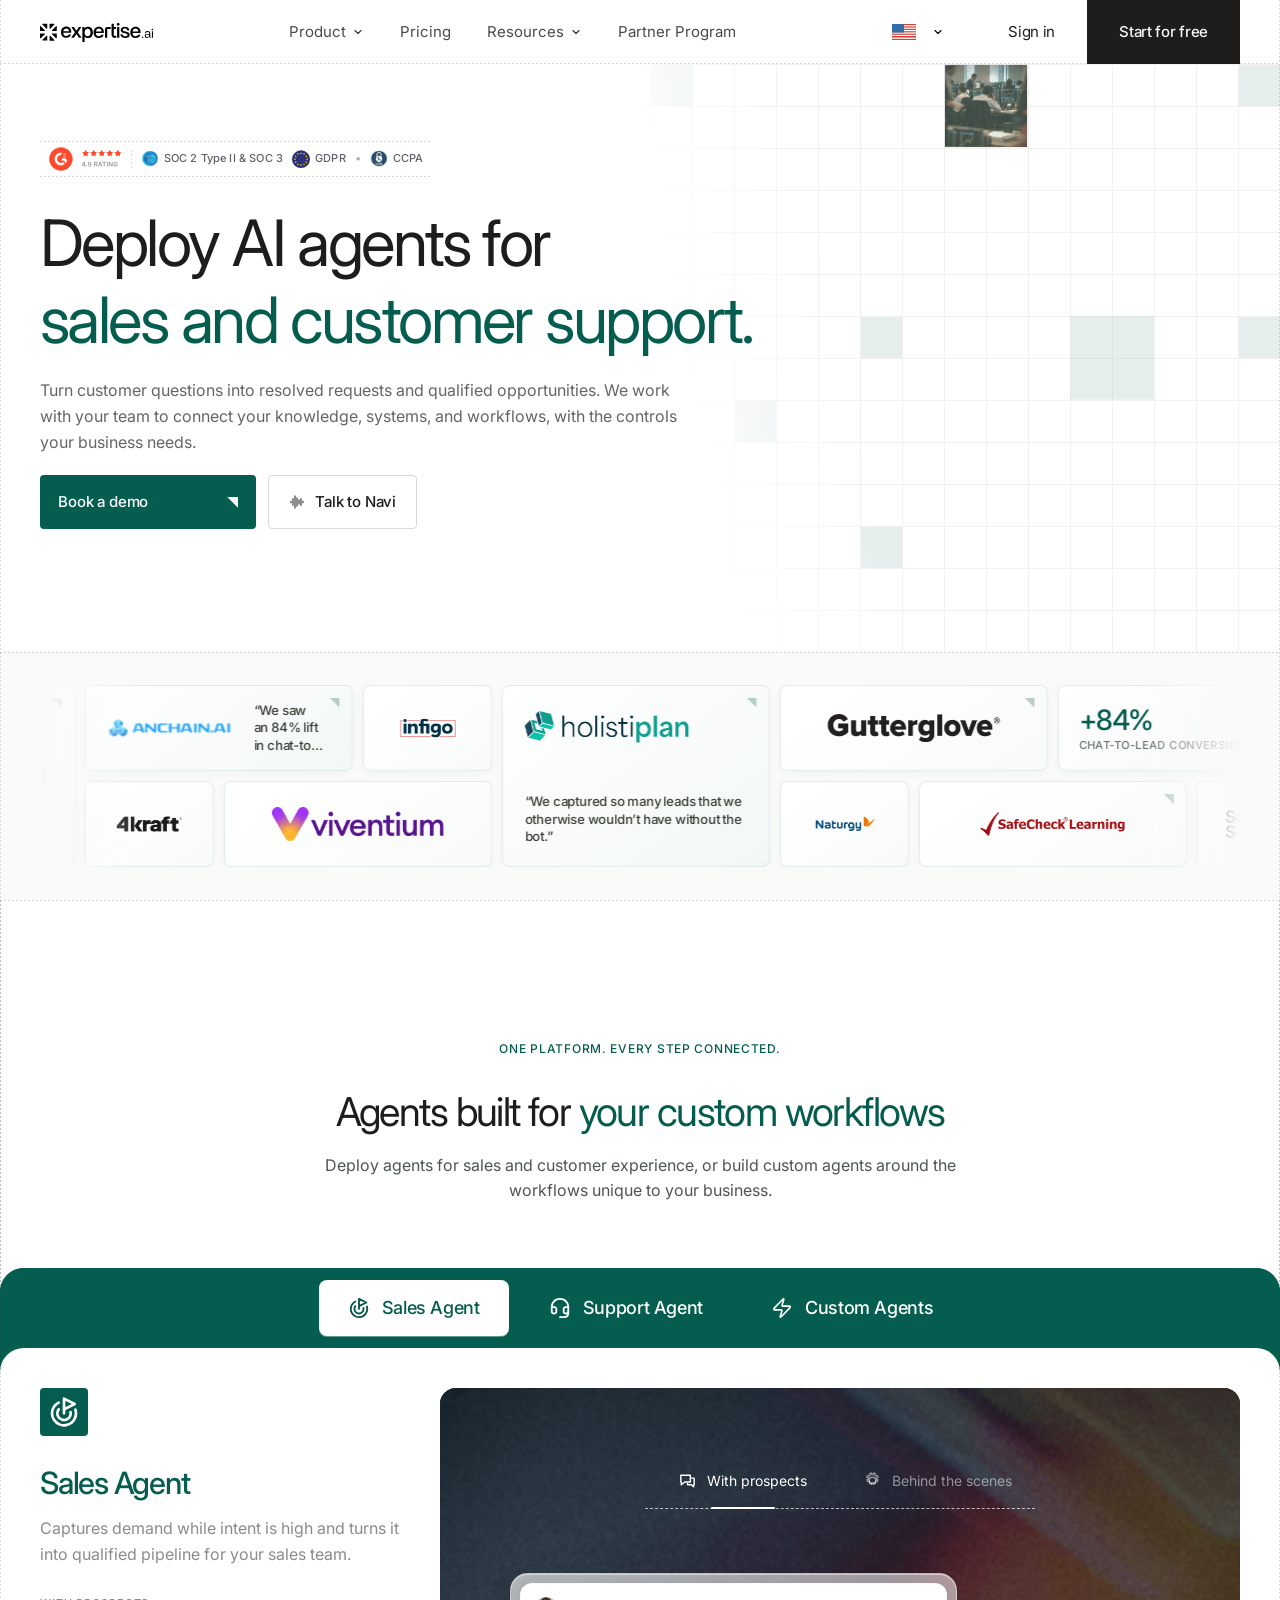
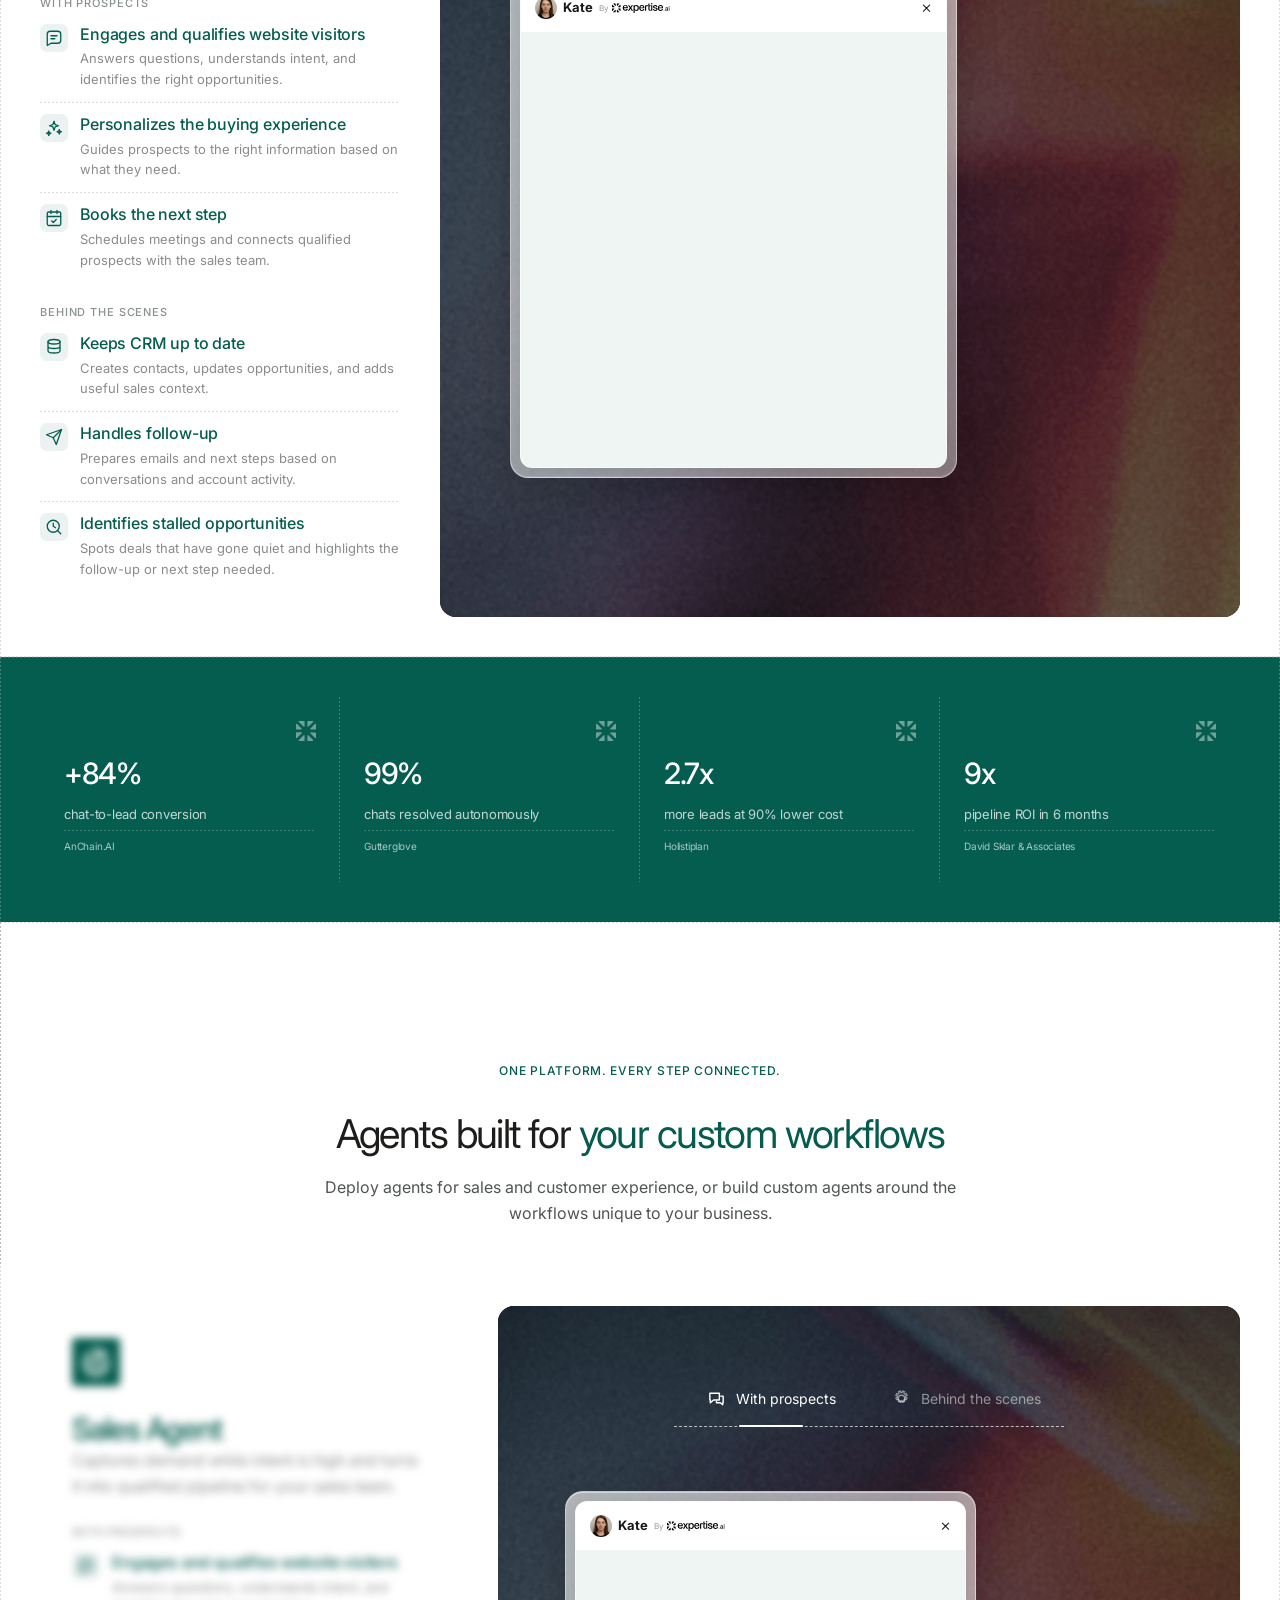
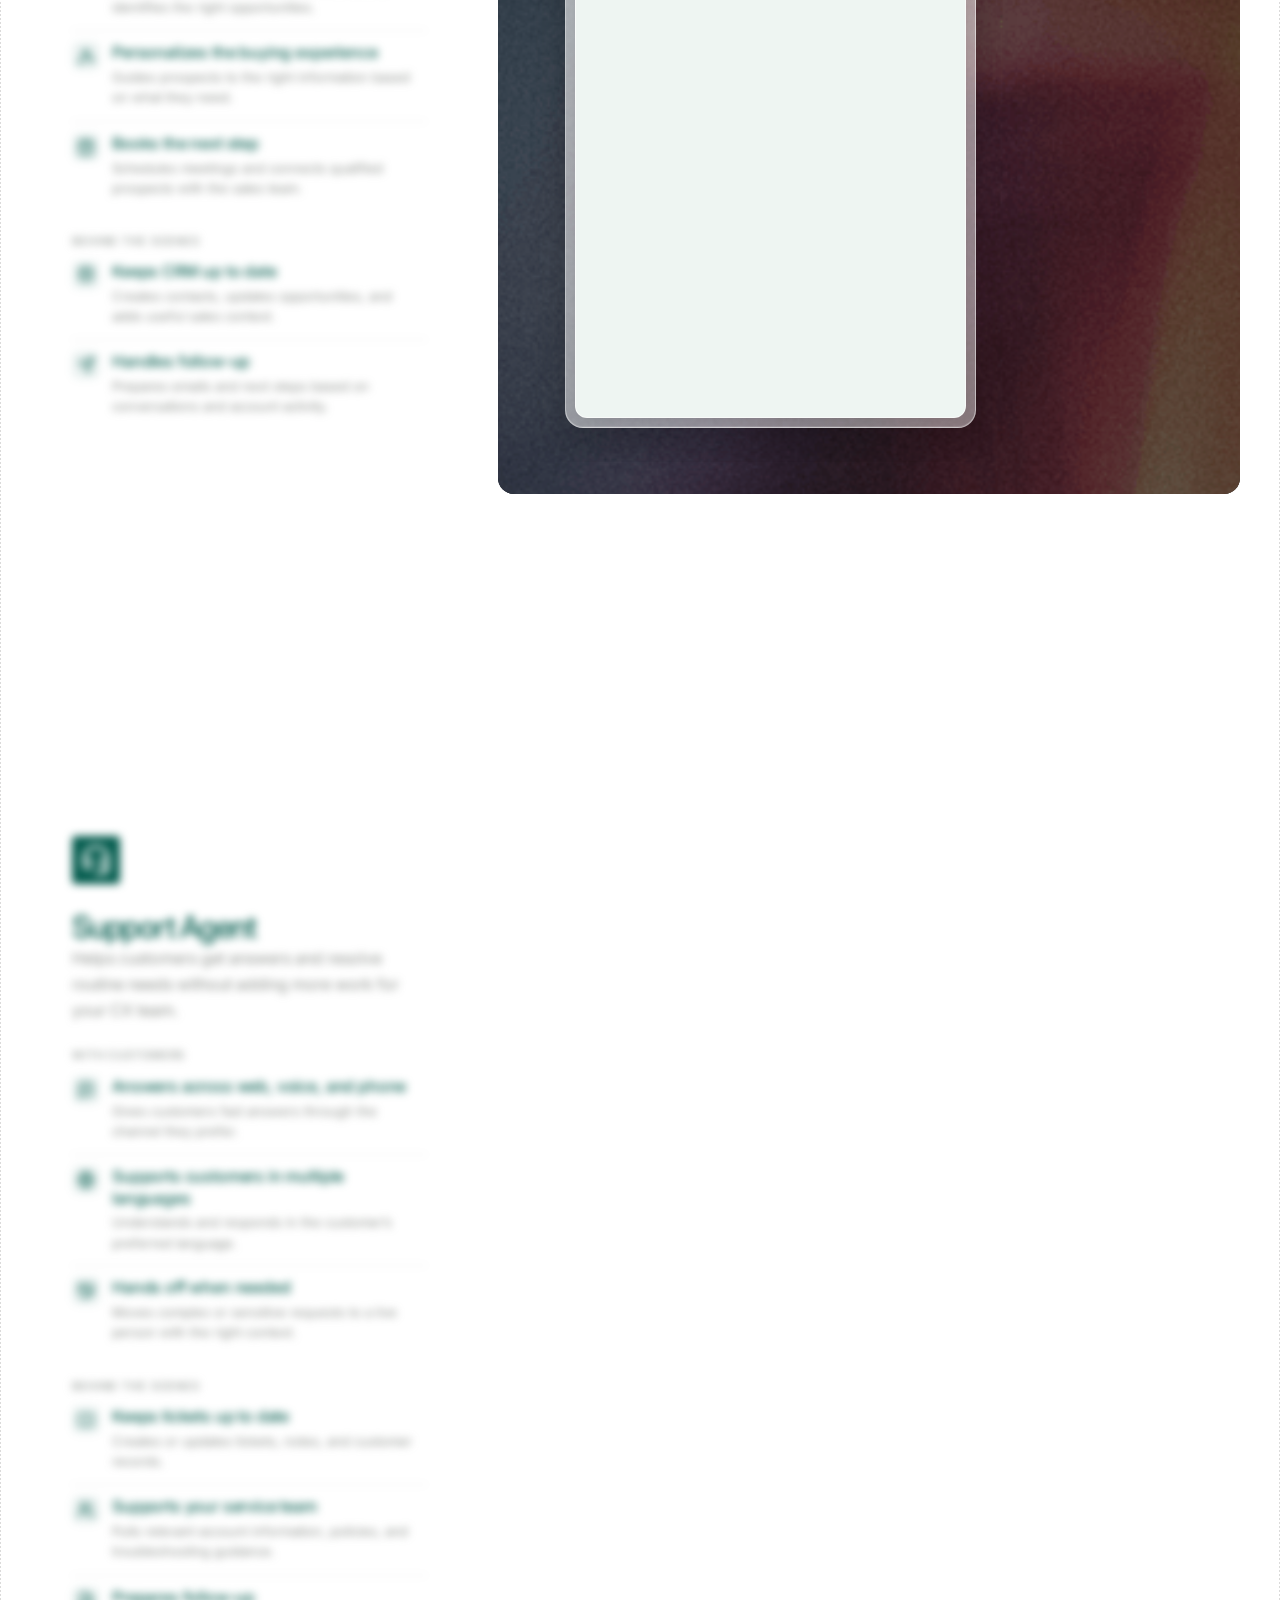
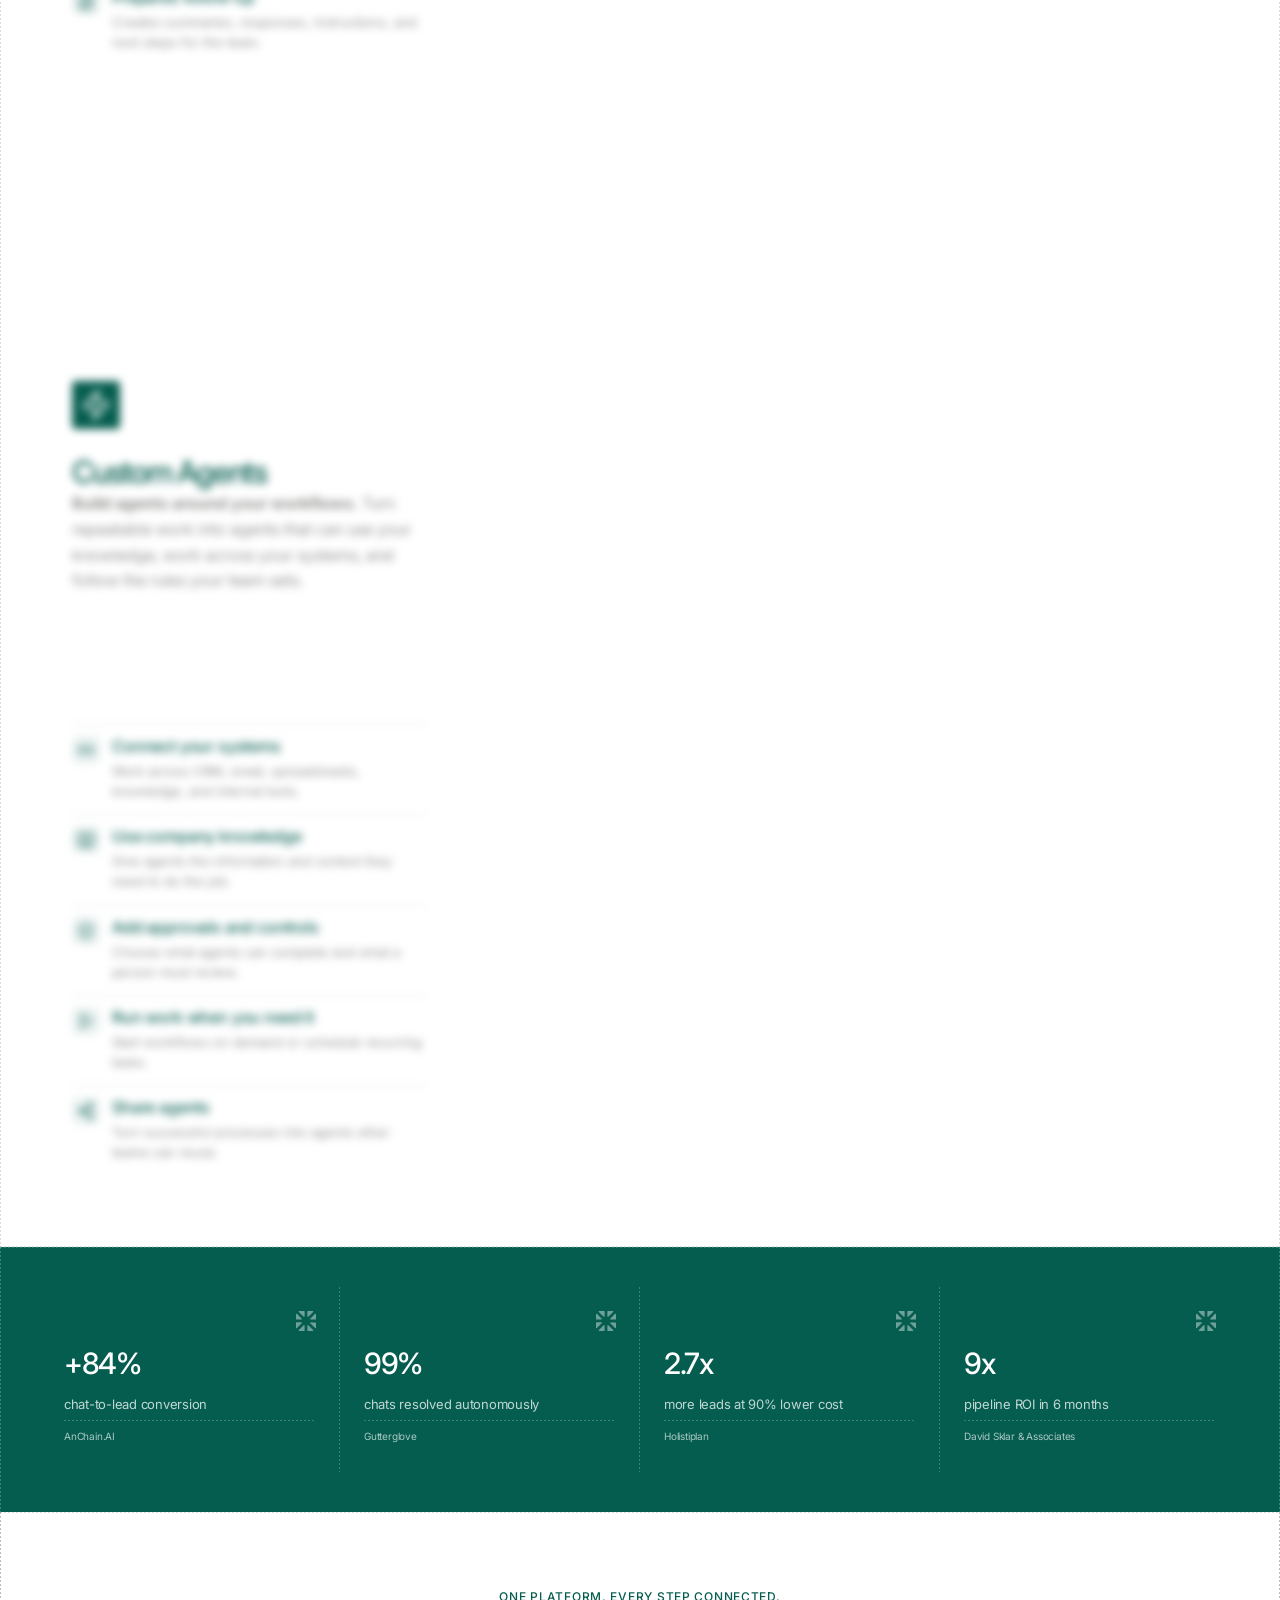
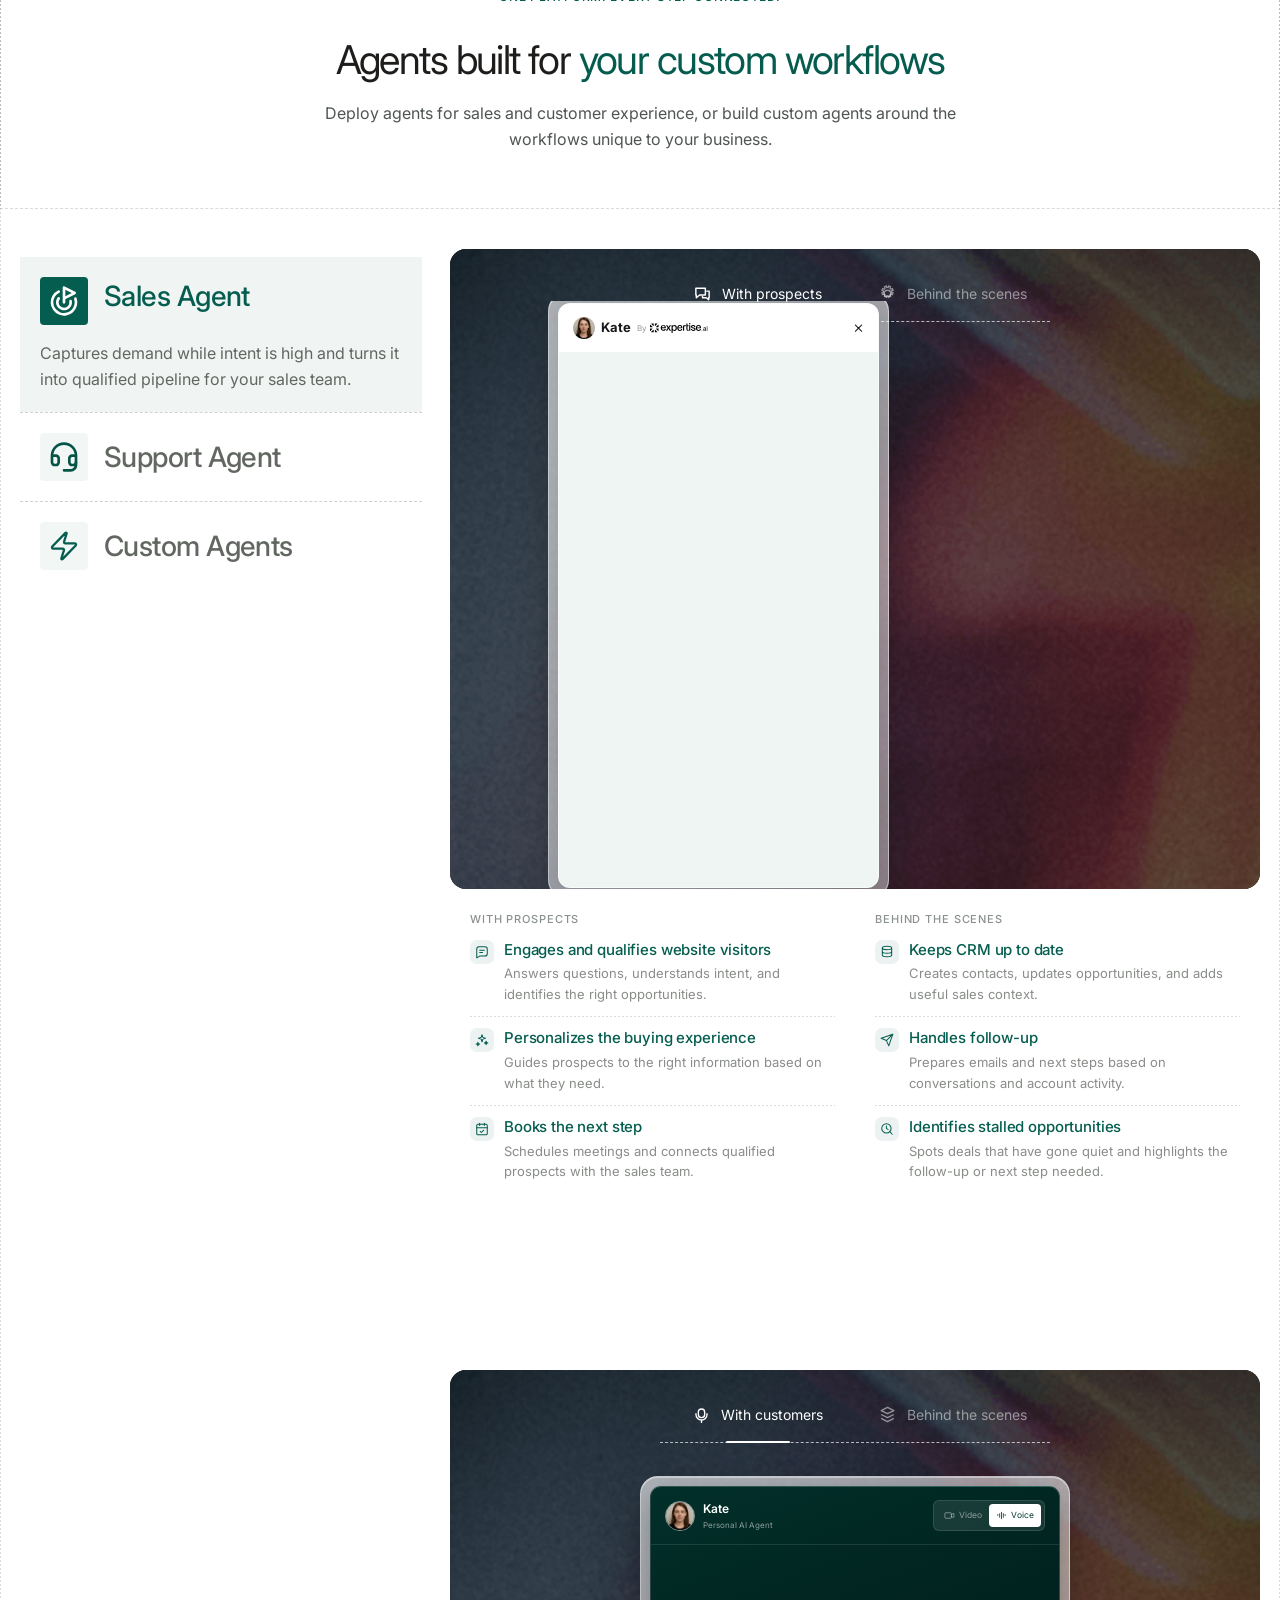
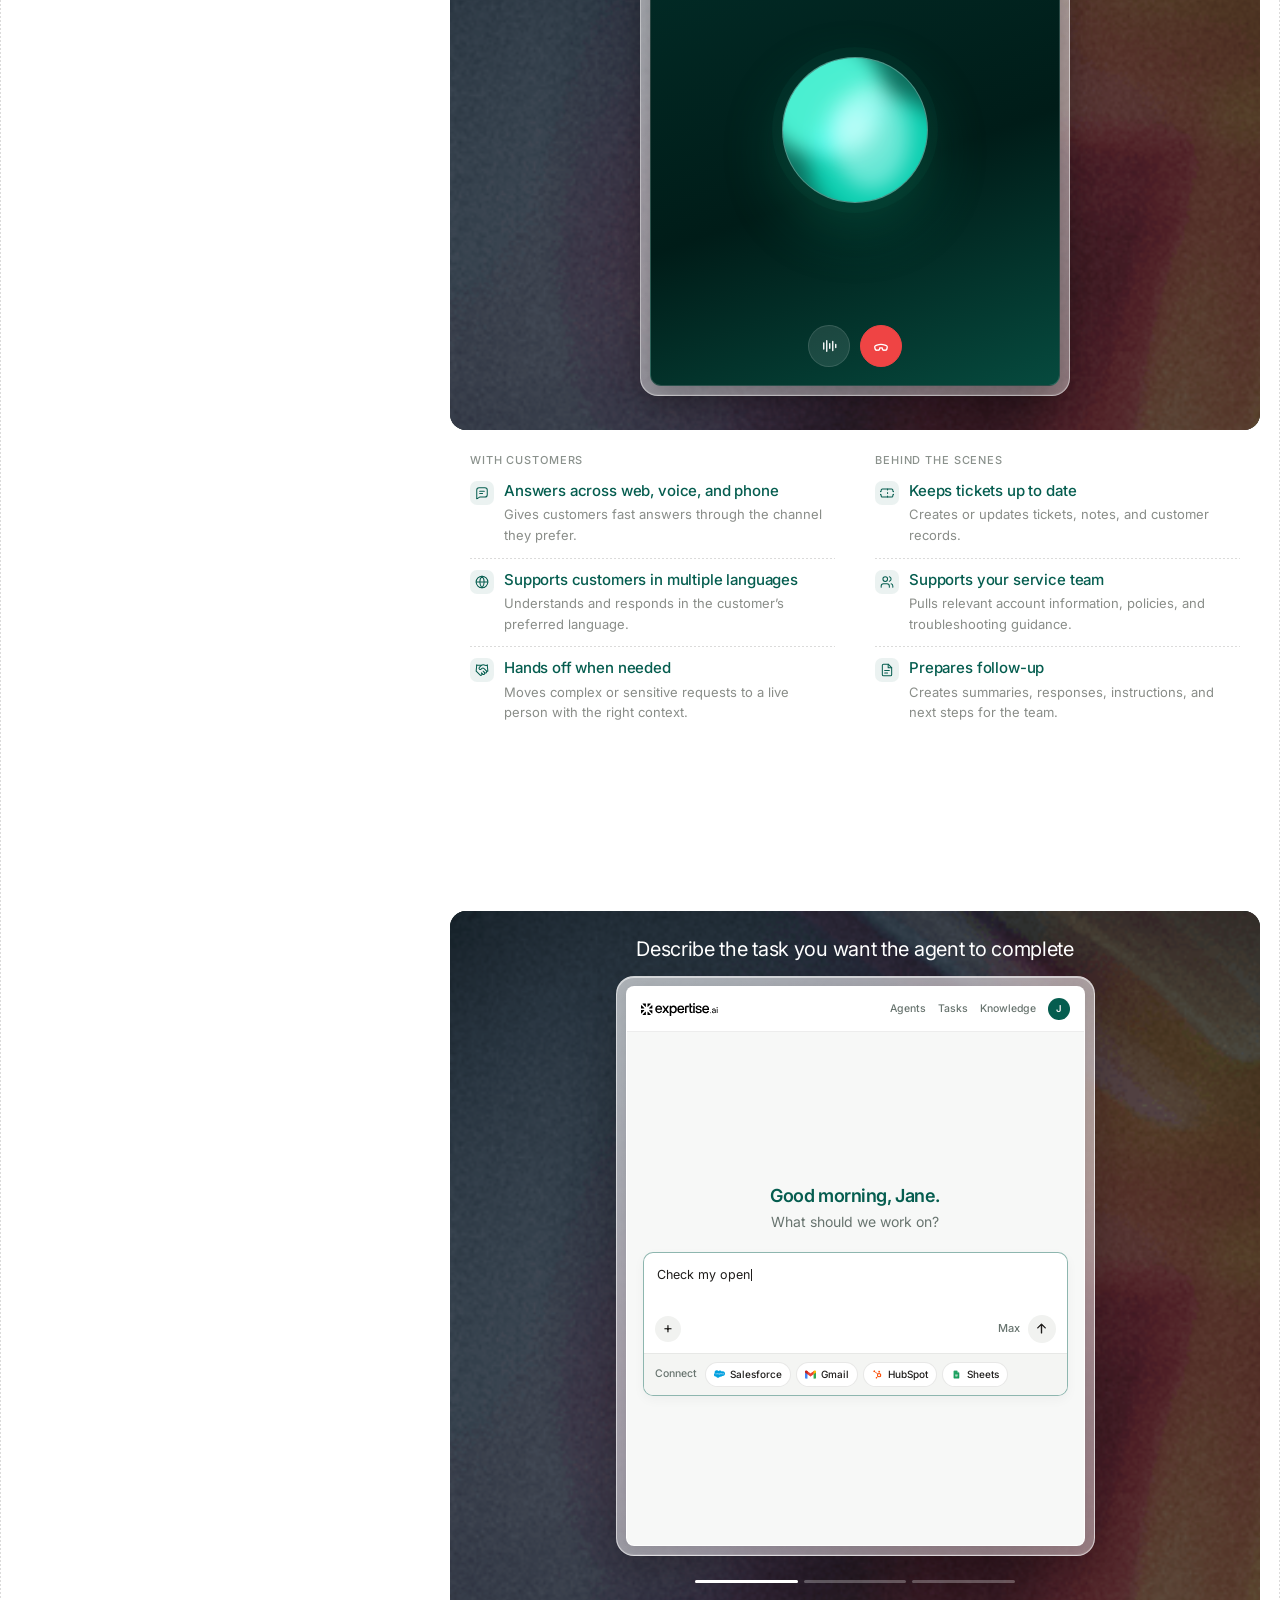
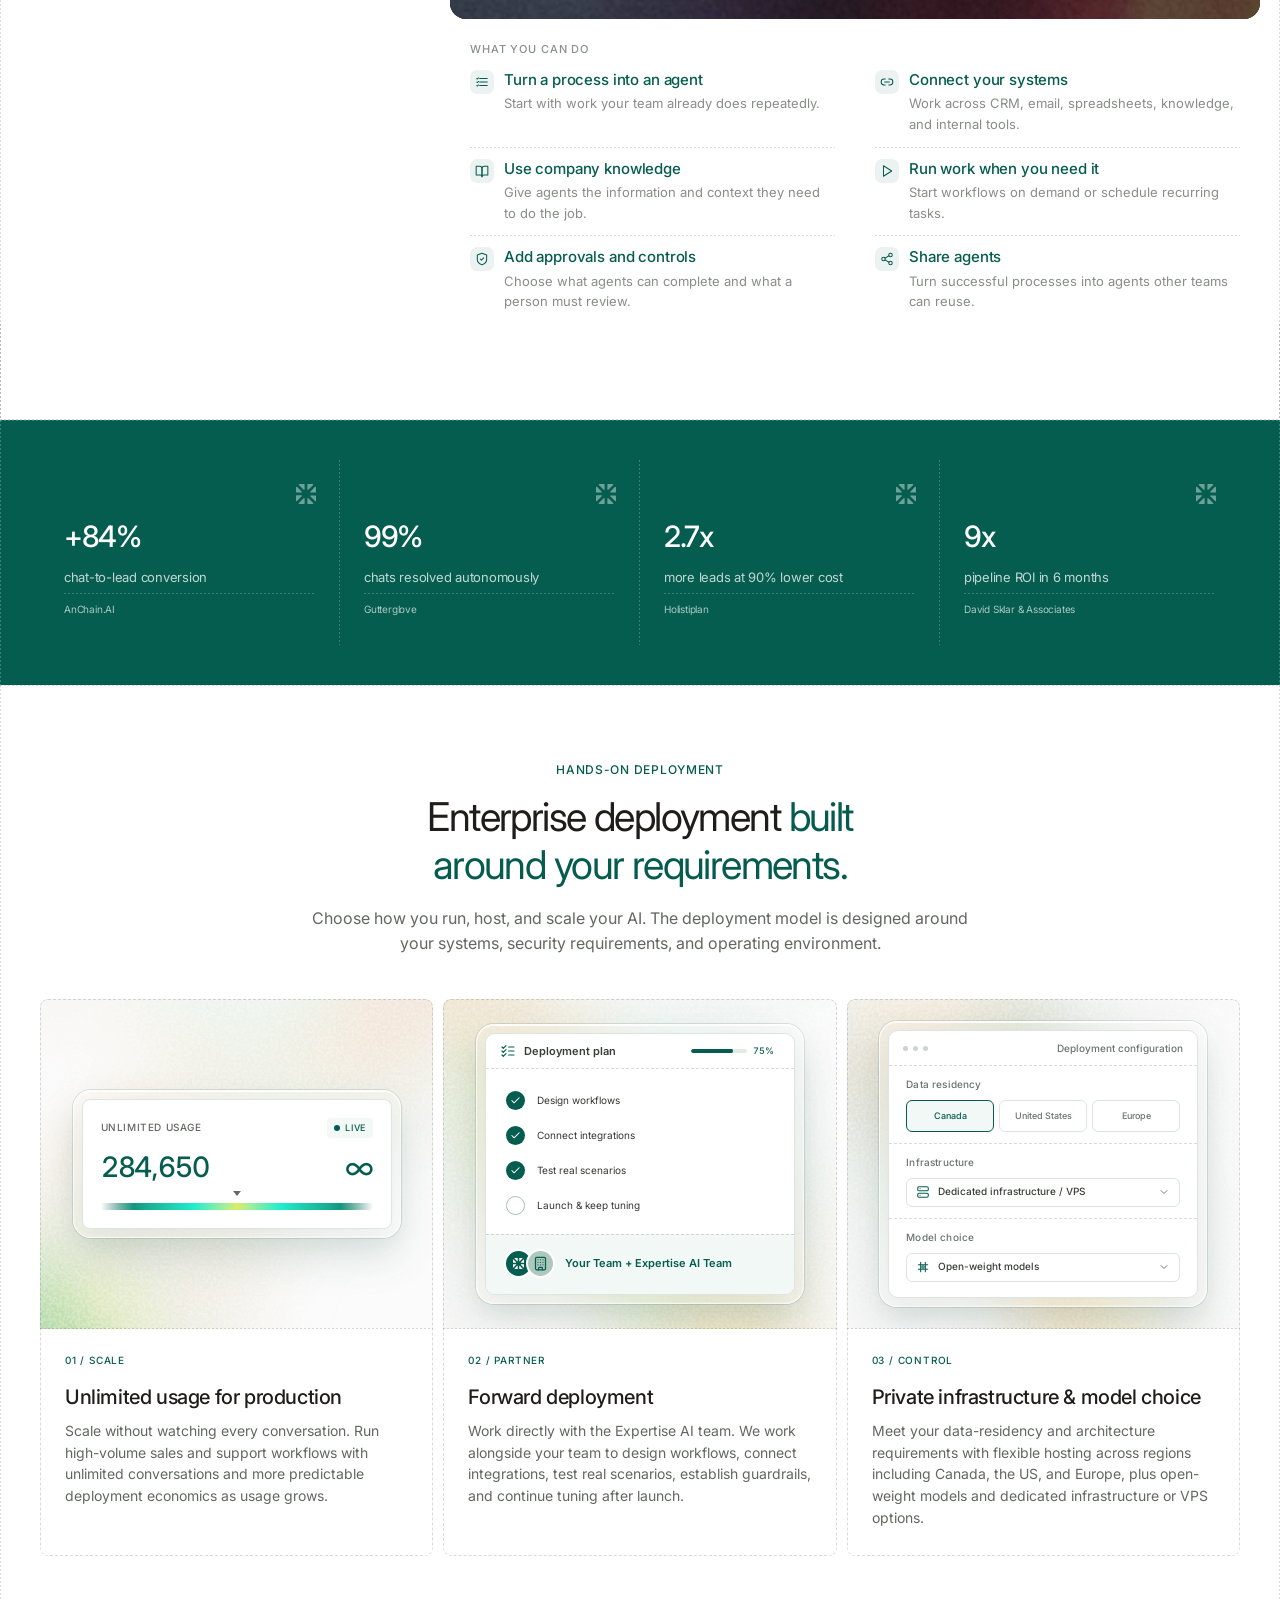
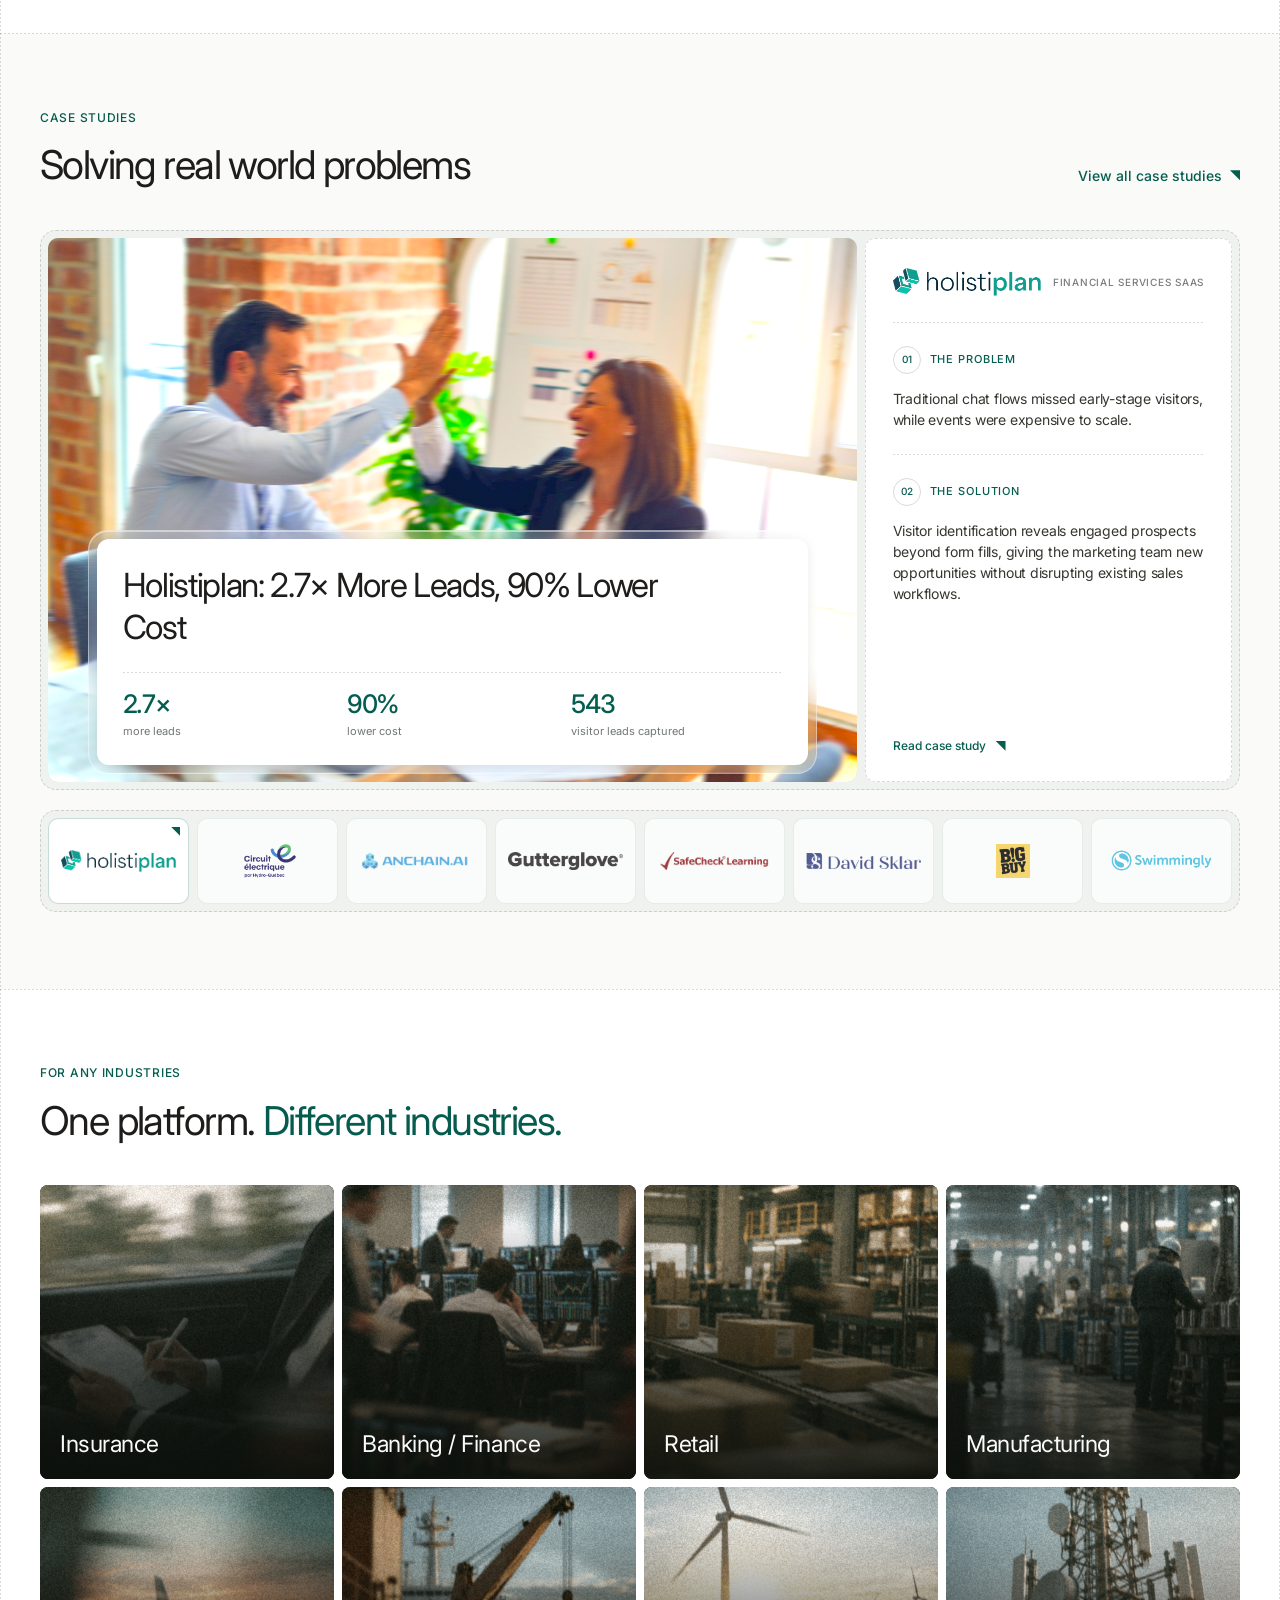
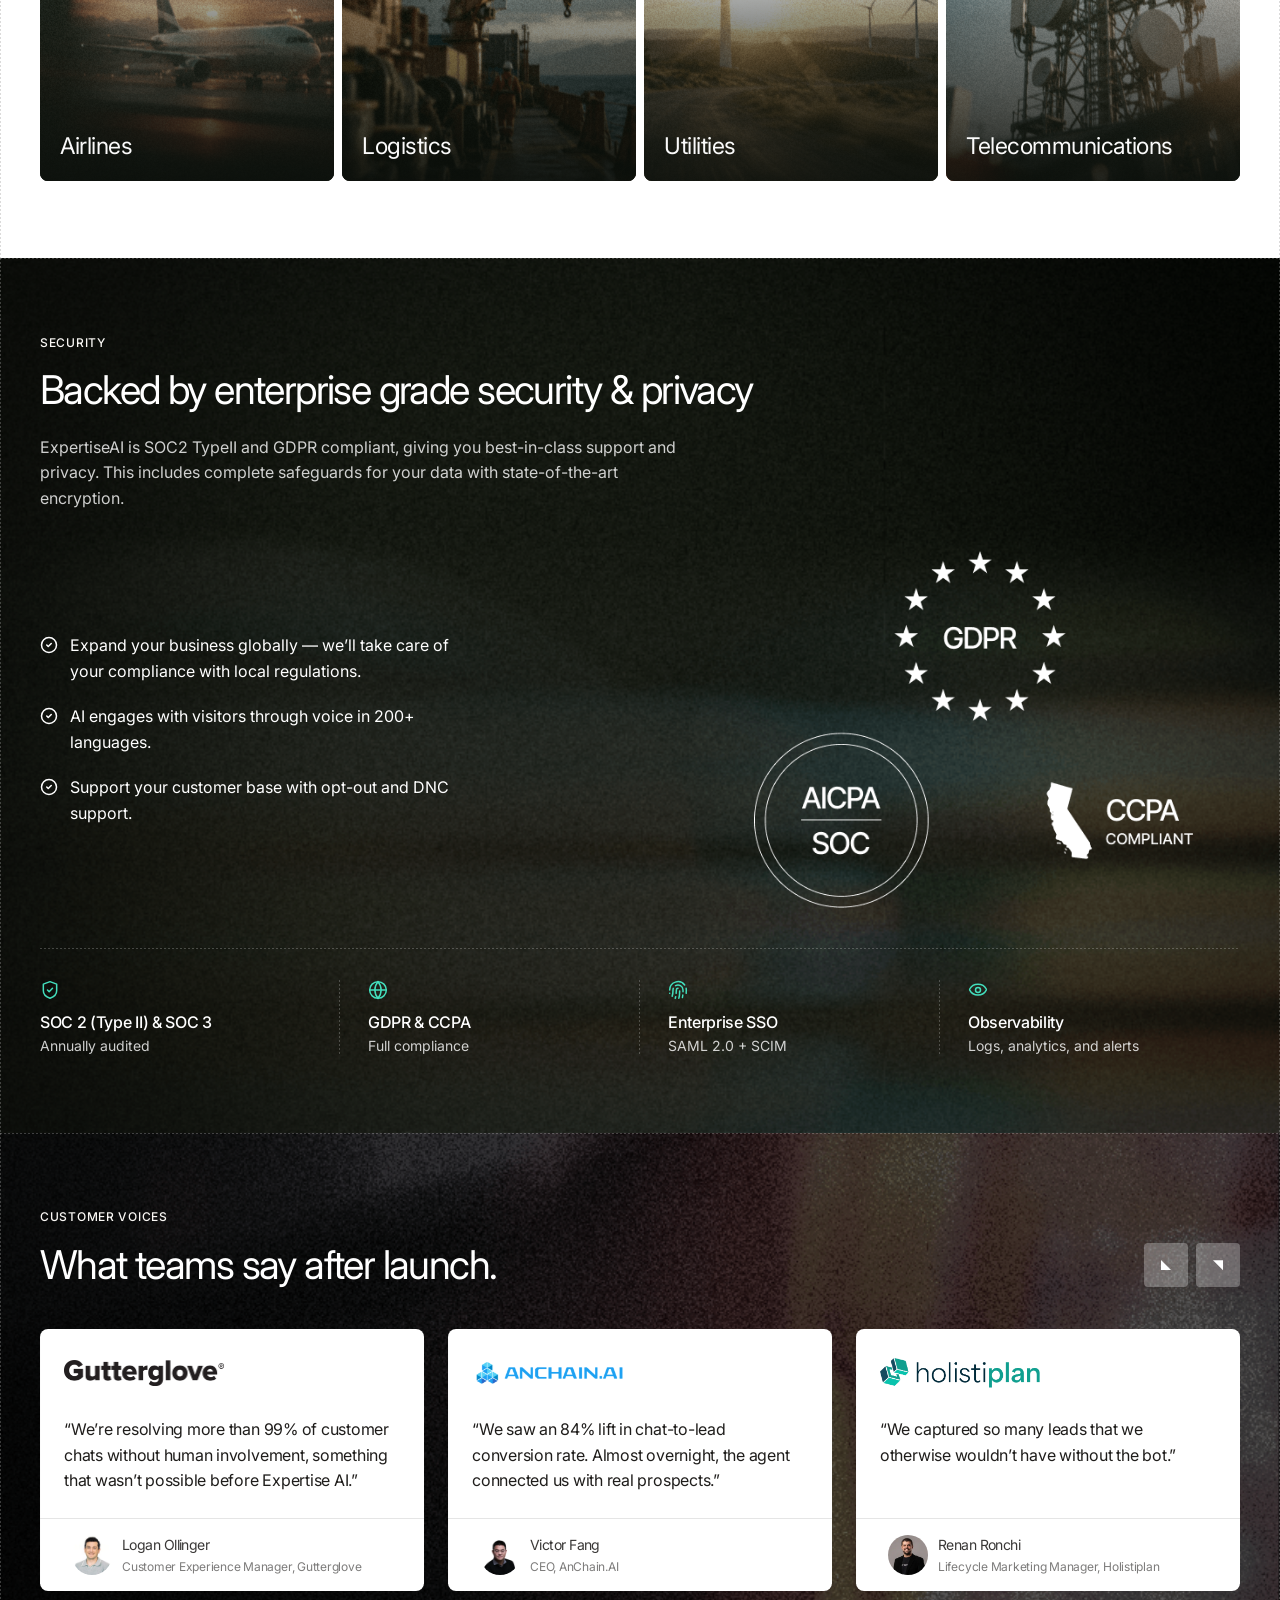
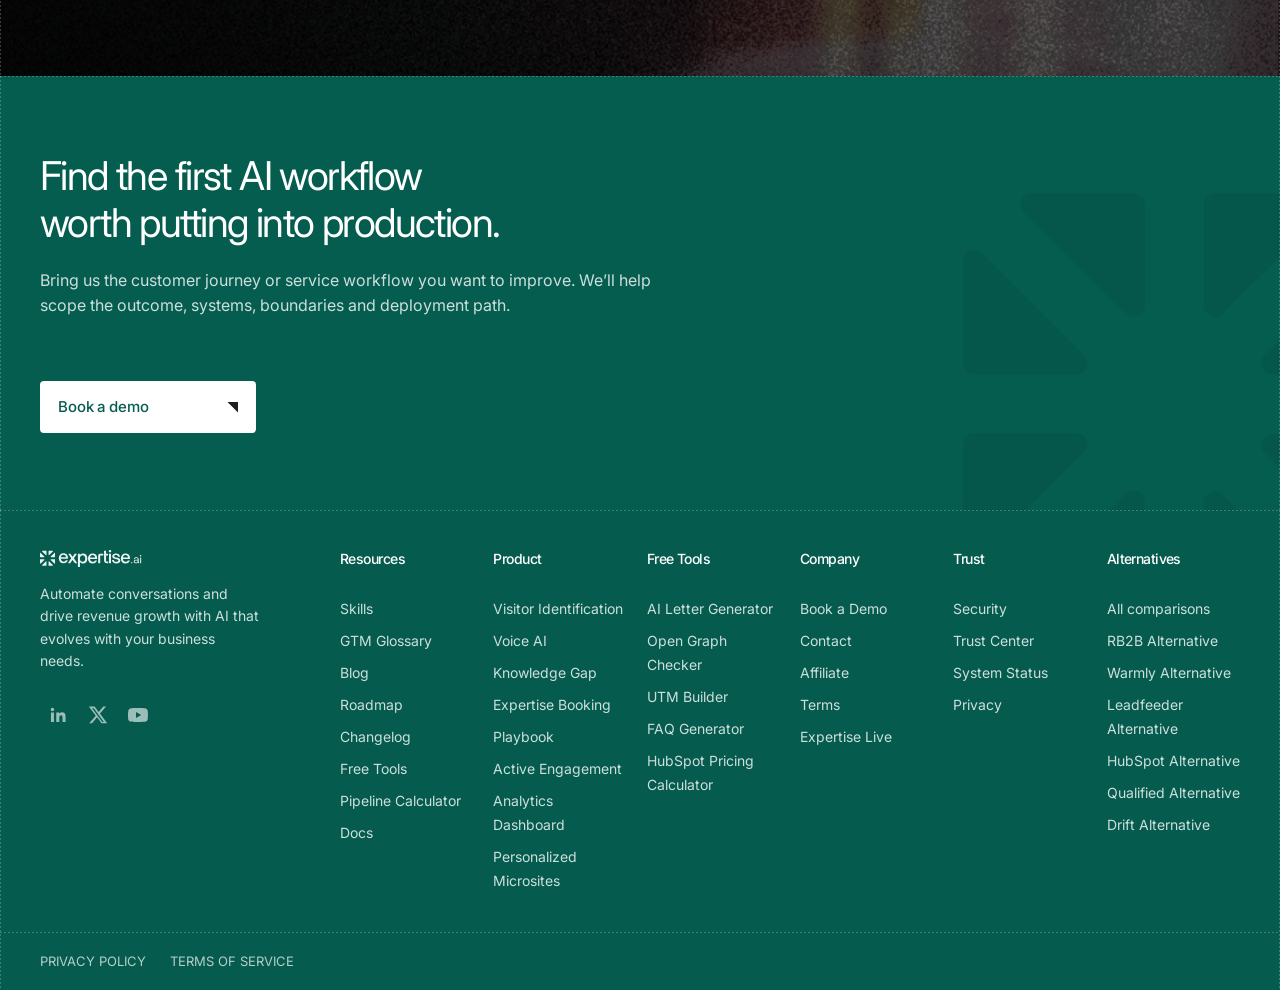
==== commit e692cdb0: "solution section alt 3- tab menu sticky left" ====
--- a/v2/index.html
+++ b/v2/index.html
@@ -8,7 +8,7 @@
   <link rel="preconnect" href="https://fonts.gstatic.com" crossorigin />
   <link href="https://fonts.googleapis.com/css2?family=Inter:wght@400;500;600&display=swap" rel="stylesheet" />
   <link rel="stylesheet" href="styles.css" />
-  <link rel="stylesheet" href="polish.css?v=solution-sticky-visual-15" />
+  <link rel="stylesheet" href="polish.css?v=solution-sticky-visual-16" />
 </head>
 <body class="page-v2">
 
@@ -1200,6 +1200,54 @@
   <!-- ===== AGENTS / SOLUTION — STICKY VISUAL (ALTERNATIVE COPY) ===== -->
   <div data-solution-sticky-mount aria-hidden="true"></div>
 
+  <section class="impact-section" aria-label="Measured customer impact">
+    <div class="section-container impact-layout">
+      <div class="impact-content">
+        <div class="stats-grid impact-stats-grid">
+          <a href="https://www.expertise.ai/live/case-studies/anchain-ai" target="_blank" rel="noopener" class="stat-card">
+            <div class="stat-icon" aria-hidden="true"><img src="../assets/icon-expertise.svg" alt="" /></div>
+            <div class="stat-body">
+              <div class="stat-number">+84%</div>
+              <div class="stat-label">chat-to-lead conversion</div>
+              <div class="stat-divider"></div>
+              <div class="stat-company-row"><div class="stat-company">AnChain.AI</div><span class="stat-arrow" aria-hidden="true"></span></div>
+            </div>
+          </a>
+          <a href="https://www.expertise.ai/live/case-studies/gutterglove" target="_blank" rel="noopener" class="stat-card">
+            <div class="stat-icon" aria-hidden="true"><img src="../assets/icon-expertise.svg" alt="" /></div>
+            <div class="stat-body">
+              <div class="stat-number">99%</div>
+              <div class="stat-label">chats resolved autonomously</div>
+              <div class="stat-divider"></div>
+              <div class="stat-company-row"><div class="stat-company">Gutterglove</div><span class="stat-arrow" aria-hidden="true"></span></div>
+            </div>
+          </a>
+          <a href="https://www.expertise.ai/live/case-studies/holistiplan" target="_blank" rel="noopener" class="stat-card">
+            <div class="stat-icon" aria-hidden="true"><img src="../assets/icon-expertise.svg" alt="" /></div>
+            <div class="stat-body">
+              <div class="stat-number">2.7x</div>
+              <div class="stat-label">more leads at 90% lower cost</div>
+              <div class="stat-divider"></div>
+              <div class="stat-company-row"><div class="stat-company">Holistiplan</div><span class="stat-arrow" aria-hidden="true"></span></div>
+            </div>
+          </a>
+          <a href="https://www.expertise.ai/live/case-studies/david-sklar" target="_blank" rel="noopener" class="stat-card">
+            <div class="stat-icon" aria-hidden="true"><img src="../assets/icon-expertise.svg" alt="" /></div>
+            <div class="stat-body">
+              <div class="stat-number">9x</div>
+              <div class="stat-label">pipeline ROI in 6 months</div>
+              <div class="stat-divider"></div>
+              <div class="stat-company-row"><div class="stat-company">David Sklar &amp; Associates</div><span class="stat-arrow" aria-hidden="true"></span></div>
+            </div>
+          </a>
+        </div>
+      </div>
+    </div>
+  </section>
+
+  <!-- ===== AGENTS / SOLUTION — SIDEBAR STORIES (ALTERNATIVE COPY) ===== -->
+  <div data-solution-sidebar-mount aria-hidden="true"></div>
+
   <section class="agents-section agents-section--v2" aria-labelledby="agents-v2-title" hidden>
     <div class="agents-bg" aria-hidden="true"></div>
     <div class="section-container agents-v2-layout">
@@ -2815,6 +2863,6 @@
     </div>
   </footer>
 
-  <script src="script.js?v=solution-sticky-visual-15"></script>
+  <script src="script.js?v=solution-sticky-visual-18"></script>
 </body>
 </html>
--- a/v2/polish.css
+++ b/v2/polish.css
@@ -3721,3 +3721,432 @@
     transition: none;
   }
 }
+
+/* ===== Solution sidebar stories — isolated third layout copy ===== */
+.page-v2 .agents-section--v2-sidebar:not(.agents-section--v2-sticky) > .section-container.agents-v2-layout {
+  gap: 56px;
+  padding-top: var(--v2-section-space);
+  padding-bottom: 96px;
+}
+
+.page-v2 .agents-section--v2-sidebar .agents-v2-stage {
+  overflow: visible;
+  background: #fff;
+  border-radius: 0;
+}
+
+.page-v2 .agents-section--v2-sidebar .agents-v3-shell {
+  display: grid;
+  grid-template-columns: 410px minmax(0, 1fr);
+  gap: 20px;
+  align-items: start;
+  padding: 40px 20px 0;
+  border-top: 1px dashed var(--outline-light-subtle);
+}
+
+.page-v2 .agents-section--v2-sidebar .agents-v3-sidebar {
+  position: sticky;
+  top: calc(var(--nav-h) + 24px);
+  align-self: start;
+  padding: 8px 8px 8px 0;
+}
+
+.page-v2 .agents-section--v2-sidebar .agents-v3-sidebar-nav {
+  display: grid;
+  gap: 0;
+}
+
+.page-v2 .agents-section--v2-sidebar .agents-v2-tab {
+  position: relative;
+  display: grid;
+  grid-template-columns: 48px minmax(0, 1fr);
+  align-items: center;
+  justify-content: flex-start;
+  width: 100%;
+  min-width: 0;
+  min-height: 0;
+  padding: 20px;
+  gap: 16px;
+  color: #626761;
+  background: transparent;
+  background-color: transparent;
+  border-radius: 0;
+  box-shadow: none;
+  font-size: 28px;
+  font-weight: 500;
+  letter-spacing: -0.02em;
+  text-align: left;
+  white-space: normal;
+}
+
+.page-v2 .agents-section--v2-sidebar .agents-v2-tab + .agents-v2-tab {
+  border-top: 1px dashed rgba(31, 29, 27, 0.2);
+}
+
+.page-v2 .agents-section--v2-sidebar .agents-v3-tab-copy {
+  display: grid;
+  gap: 4px;
+  min-width: 0;
+}
+
+.page-v2 .agents-section--v2-sidebar .agents-v3-tab-label,
+.page-v2 .agents-section--v2-sidebar .agents-v3-tab-desc {
+  min-width: 0;
+  white-space: normal;
+}
+
+.page-v2 .agents-section--v2-sidebar .agents-v3-tab-label {
+  font-size: 28px;
+  font-weight: 500;
+  line-height: 1.4;
+  letter-spacing: -0.02em;
+  color: #626761;
+}
+
+.page-v2 .agents-section--v2-sidebar .agents-v3-tab-desc {
+  display: none;
+  grid-column: 1 / -1;
+  color: var(--v2-secondary);
+  font-size: var(--text-body);
+  font-weight: 400;
+  line-height: var(--v2-leading-copy);
+  letter-spacing: normal;
+}
+
+.page-v2 .agents-section--v2-sidebar .agents-v2-tab:is(.is-current,[aria-selected="true"]) .agents-v3-tab-copy {
+  display: contents;
+}
+
+.page-v2 .agents-section--v2-sidebar .agents-v2-tab:is(.is-current,[aria-selected="true"]) .agents-v3-tab-desc {
+  display: block;
+  grid-column: 1 / -1;
+}
+
+.page-v2 .agents-section--v2-sidebar .agents-v2-tab::after {
+  display: none;
+}
+
+.page-v2 .agents-section--v2-sidebar .agents-v2-tab:is(.is-current,[aria-selected="true"]) {
+  align-items: start;
+  color: #055d4f;
+  background: rgba(5, 93, 79, 0.06);
+  background-color: rgba(5, 93, 79, 0.06);
+  border-radius: 0;
+  box-shadow: none;
+}
+
+.page-v2 .agents-section--v2-sidebar .agents-v2-tab:is(.is-current,[aria-selected="true"]) .agents-v3-tab-label {
+  font-size: 28px;
+  font-weight: 500;
+  letter-spacing: -0.02em;
+  color: #055d4f;
+}
+
+.page-v2 .agents-section--v2-sidebar .agents-v2-tab:is(.is-current,[aria-selected="true"])::after {
+  opacity: 1;
+  transform: scaleY(1);
+}
+
+.page-v2 .agents-section--v2-sidebar .agents-v2-tab::before {
+  content: "";
+  grid-area: 1 / 1;
+  width: 48px;
+  height: 48px;
+  justify-self: start;
+  align-self: start;
+  border-radius: 4px;
+  background: rgba(5, 93, 79, 0.05);
+}
+
+.page-v2 .agents-section--v2-sidebar .agents-v2-tab:is(.is-current,[aria-selected="true"])::before {
+  background: #055d4f;
+}
+
+.page-v2 .agents-section--v2-sidebar .agents-v2-tab-icon,
+.page-v2 .agents-section--v2-sidebar .agents-v2-tab:not([aria-selected="true"]) .agents-v2-tab-icon,
+.page-v2 .agents-section--v2-sidebar .agents-v2-tab:is(.is-current,[aria-selected="true"]) .agents-v2-tab-icon {
+  grid-area: 1 / 1;
+  z-index: 1;
+  width: 48px;
+  height: 48px;
+  padding: 8px;
+  box-sizing: border-box;
+  color: #055d4f;
+  background: transparent;
+  border-radius: 4px;
+  filter: none;
+  opacity: 1;
+}
+
+.page-v2 .agents-section--v2-sidebar .agents-v2-tab:not([aria-selected="true"]) img.agents-v2-tab-icon {
+  filter: brightness(0) saturate(100%) invert(24%) sepia(42%) saturate(1200%) hue-rotate(125deg) brightness(90%) contrast(95%);
+}
+
+.page-v2 .agents-section--v2-sidebar .agents-v2-tab:is(.is-current,[aria-selected="true"]) .agents-v2-tab-icon {
+  color: #fff;
+  background: transparent;
+  filter: none;
+}
+
+.page-v2 .agents-section--v2-sidebar .agents-v2-tab:is(.is-current,[aria-selected="true"]) img.agents-v2-tab-icon {
+  filter: brightness(0) invert(1);
+}
+
+.page-v2 .agents-section--v2-sidebar .agents-v2-tab:not([aria-selected="true"]) .agents-v2-tab-icon--lucide {
+  color: #055d4f;
+  filter: none;
+}
+
+.page-v2 .agents-section--v2-sidebar .agents-v2-tab:is(.is-current,[aria-selected="true"]) .agents-v2-tab-icon--lucide {
+  color: #fff;
+  filter: none;
+}
+
+.page-v2 .agents-section--v2-sidebar .agents-v3-stories {
+  display: grid;
+  gap: 176px;
+  min-width: 0;
+}
+
+.page-v2 .agents-section--v2-sidebar .agents-v3-story {
+  display: grid;
+  gap: 22px;
+  min-width: 0;
+  scroll-margin-top: calc(var(--nav-h) + 24px);
+}
+
+.page-v2 .agents-section--v2-sidebar .agents-v3-visual {
+  position: relative;
+  width: 100%;
+  max-width: none;
+  height: auto;
+  min-height: 0;
+  padding: 0 20px;
+  overflow: hidden;
+  border-radius: 16px;
+}
+
+.page-v2 .agents-section--v2-sidebar .agents-v3-visual .agents-v2-visual-frame,
+.page-v2 .agents-section--v2-sidebar .agents-v3-visual .agents-v2-visual-frame > :is(.agents-chat, .agents-skills, .agents-voice) {
+  height: auto;
+  min-height: 0;
+}
+
+.page-v2 .agents-section--v2-sidebar .sales-solution-demo {
+  height: 640px;
+  min-height: 640px;
+}
+
+.page-v2 .agents-section--v2-sidebar .support-solution-demo {
+  height: 660px;
+  min-height: 660px;
+}
+
+.page-v2 .agents-section--v2-sidebar .sales-solution-flip {
+  top: 52px;
+}
+
+.page-v2 .agents-section--v2-sidebar .support-solution-flip {
+  top: 88px;
+}
+
+.page-v2 .agents-section--v2-sidebar .sales-solution-face--prospects {
+  display: flex;
+  align-items: center;
+  justify-content: center;
+  gap: 16px;
+  padding: 24px 28px;
+}
+
+.page-v2 .agents-section--v2-sidebar .sales-demo-window-glass--chat,
+.page-v2 .agents-section--v2-sidebar .sales-demo-window-glass--booking {
+  position: relative;
+  top: auto;
+  right: auto;
+  bottom: auto;
+  left: auto;
+}
+
+.page-v2 .agents-section--v2-sidebar .sales-demo-window-glass--chat {
+  width: 48%;
+  max-width: none;
+}
+
+.page-v2 .agents-section--v2-sidebar .sales-demo-window-glass--booking {
+  width: 36%;
+  max-width: none;
+}
+
+.page-v2 .agents-section--v2-sidebar .agents-v3-visual .agents-skills {
+  height: auto;
+  align-content: start;
+  grid-template-rows: auto auto auto;
+  row-gap: 12px;
+  padding: 24px 0;
+}
+
+.page-v2 .agents-section--v2-sidebar .agents-v3-visual:has(.agents-skills) {
+  display: block;
+  height: auto;
+  padding-bottom: 0;
+}
+
+.page-v2 .agents-section--v2-sidebar .agents-v3-visual:has(.agents-skills) .agents-v2-visual-frame {
+  display: flex;
+  align-items: center;
+  height: 100%;
+}
+
+.page-v2 .agents-section--v2-sidebar .agents-skills .agents-v2-scene-scale,
+.page-v2 .agents-section--v2-sidebar .agents-skills-stage {
+  padding-bottom: 0;
+  margin-bottom: 0;
+  transform: none;
+}
+
+.page-v2 .agents-section--v2-sidebar .agents-v3-detail {
+  display: grid;
+  gap: 20px;
+  padding: 0 20px;
+}
+
+.page-v2 .agents-section--v2-sidebar .agents-v3-detail .agents-v2-badge,
+.page-v2 .agents-section--v2-sidebar .agents-v3-detail .agents-v2-pane-title {
+  display: none;
+}
+
+.page-v2 .agents-section--v2-sidebar .agents-v3-detail .agents-v2-pane-copy {
+  display: grid;
+  gap: 18px;
+}
+
+.page-v2 .agents-section--v2-sidebar .agents-v3-detail .agents-v2-pane-text {
+  display: none;
+}
+
+.page-v2 .agents-section--v2-sidebar .agents-v3-detail .agents-v2-pane-body {
+  color: #626761;
+  font-size: 15px;
+  line-height: 1.6;
+}
+
+.page-v2 .agents-section--v2-sidebar .agents-v2-alt-feature-groups {
+  display: grid;
+  grid-template-columns: repeat(2, minmax(0, 1fr));
+  gap: 40px;
+  width: 100%;
+  max-width: none;
+}
+
+.page-v2 .agents-section--v2-sidebar .agents-v2-alt-feature-groups--single {
+  grid-template-columns: 1fr;
+}
+
+.page-v2 .agents-section--v2-sidebar .agents-v2-alt-feature-groups--single .agents-v2-alt-feature-list {
+  grid-template-columns: repeat(2, minmax(0, 1fr));
+  column-gap: 40px;
+  align-items: start;
+}
+
+.page-v2 .agents-section--v2-sidebar .agents-v2-alt-feature-groups--single .agents-v2-alt-feature-item:nth-child(-n + 2) {
+  background: none;
+  padding-top: 2px;
+}
+
+.page-v2 .agents-section--v2-sidebar .agents-v2-alt-feature-item {
+  grid-template-columns: 24px minmax(0, 1fr);
+  gap: 10px;
+  padding: 12px 0;
+}
+
+.page-v2 .agents-section--v2-sidebar .agents-v2-alt-feature-icon {
+  width: 24px;
+  height: 24px;
+  padding: 5px;
+}
+
+.page-v2 .agents-section--v2-sidebar .agents-v2-alt-feature-copy strong {
+  font-size: 15px;
+}
+
+.page-v2 .agents-section--v2-sidebar .agents-v2-alt-feature-copy p {
+  font-size: 13px;
+}
+
+.page-v2 .agents-section--v2-sidebar .agents-v2-case-block {
+  display: none;
+}
+
+@media (max-width: 900px) {
+  .page-v2 .agents-section--v2-sidebar .agents-v3-shell {
+    grid-template-columns: 1fr;
+    padding: 24px;
+  }
+
+  .page-v2 .agents-section--v2-sidebar .agents-v3-sidebar {
+    top: var(--nav-h);
+    z-index: 12;
+    padding: 8px;
+    background: rgba(255,255,255,.9);
+    border: 1px solid rgba(31,29,27,.1);
+    border-radius: 12px;
+    -webkit-backdrop-filter: blur(18px);
+    backdrop-filter: blur(18px);
+  }
+
+  .page-v2 .agents-section--v2-sidebar .agents-v3-sidebar-nav {
+    grid-template-columns: repeat(3, minmax(0, 1fr));
+  }
+
+  .page-v2 .agents-section--v2-sidebar .agents-v2-tab {
+    justify-content: center;
+    min-height: 52px;
+    padding: 8px;
+    gap: 7px;
+    font-size: 13px;
+  }
+
+  .page-v2 .agents-section--v2-sidebar .agents-v2-tab::after,
+  .page-v2 .agents-section--v2-sidebar .agents-v3-tab-desc {
+    display: none;
+  }
+
+  .page-v2 .agents-section--v2-sidebar .agents-v2-tab-icon,
+  .page-v2 .agents-section--v2-sidebar .agents-v2-tab:not([aria-selected="true"]) .agents-v2-tab-icon {
+    width: 26px;
+    height: 26px;
+    padding: 5px;
+  }
+
+  .page-v2 .agents-section--v2-sidebar .agents-v3-stories {
+    gap: 96px;
+  }
+
+  .page-v2 .agents-section--v2-sidebar .agents-v3-visual {
+    height: min(70vh, 560px);
+  }
+}
+
+@media (max-width: 640px) {
+  .page-v2 .agents-section--v2-sidebar .agents-v3-shell {
+    padding: 18px 12px;
+  }
+
+  .page-v2 .agents-section--v2-sidebar .agents-v2-tab {
+    flex-direction: column;
+    font-size: 11px;
+  }
+
+  .page-v2 .agents-section--v2-sidebar .agents-v3-visual {
+    height: 500px;
+  }
+
+  .page-v2 .agents-section--v2-sidebar .agents-v3-detail {
+    padding: 0 4px;
+  }
+
+  .page-v2 .agents-section--v2-sidebar .agents-v2-alt-feature-groups {
+    grid-template-columns: 1fr;
+    gap: 24px;
+  }
+}
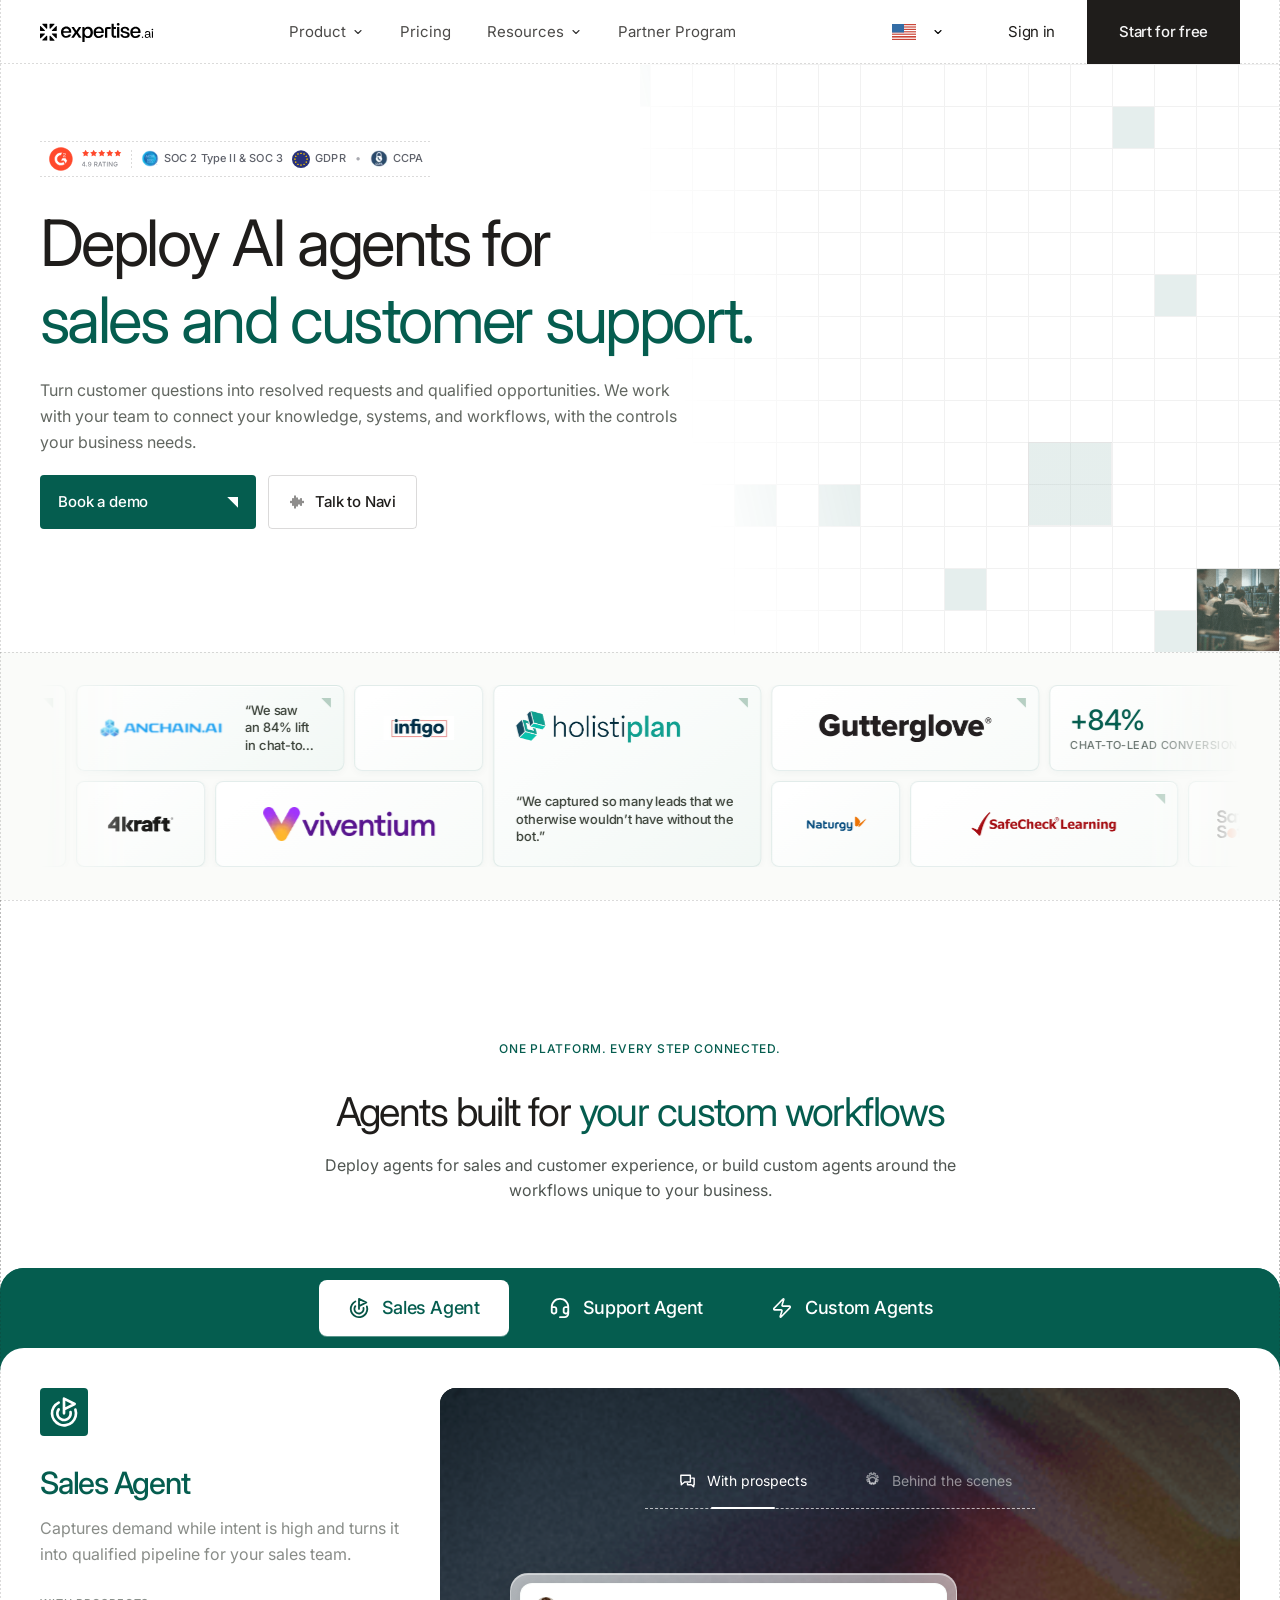
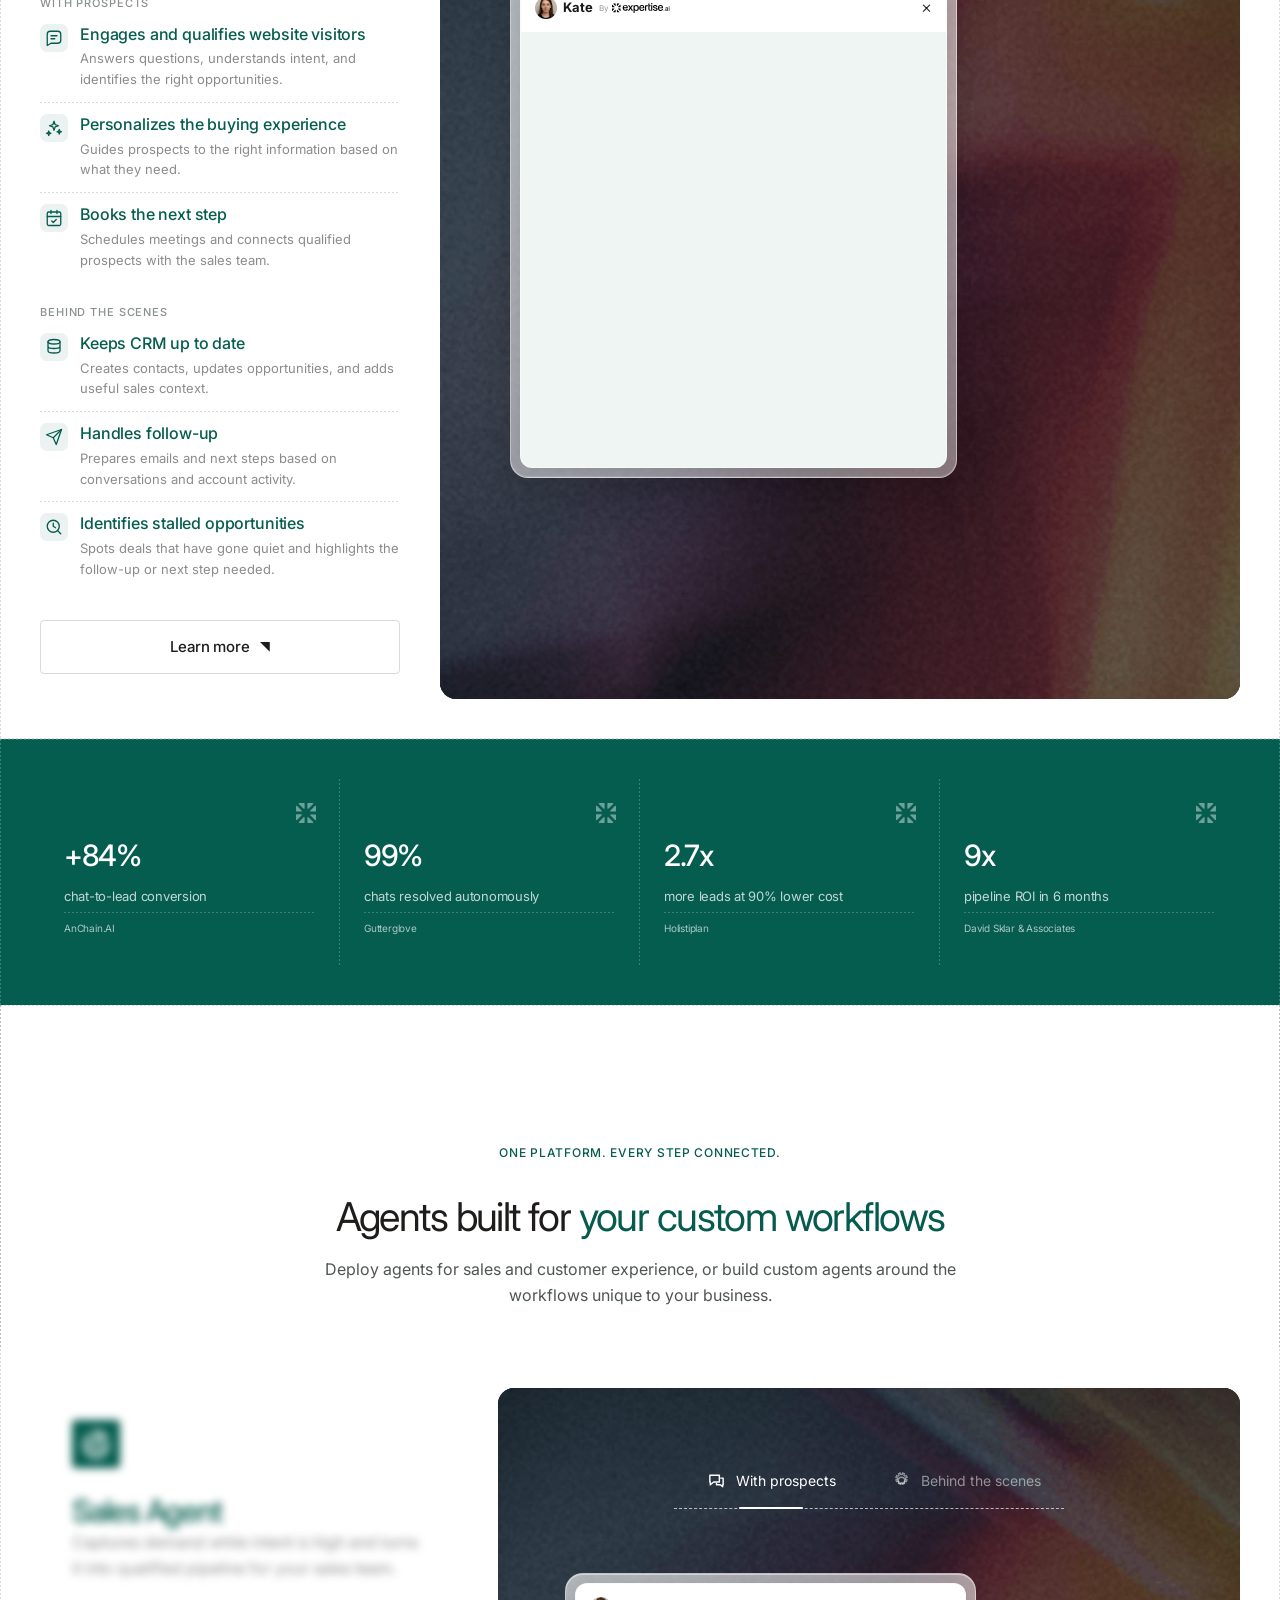
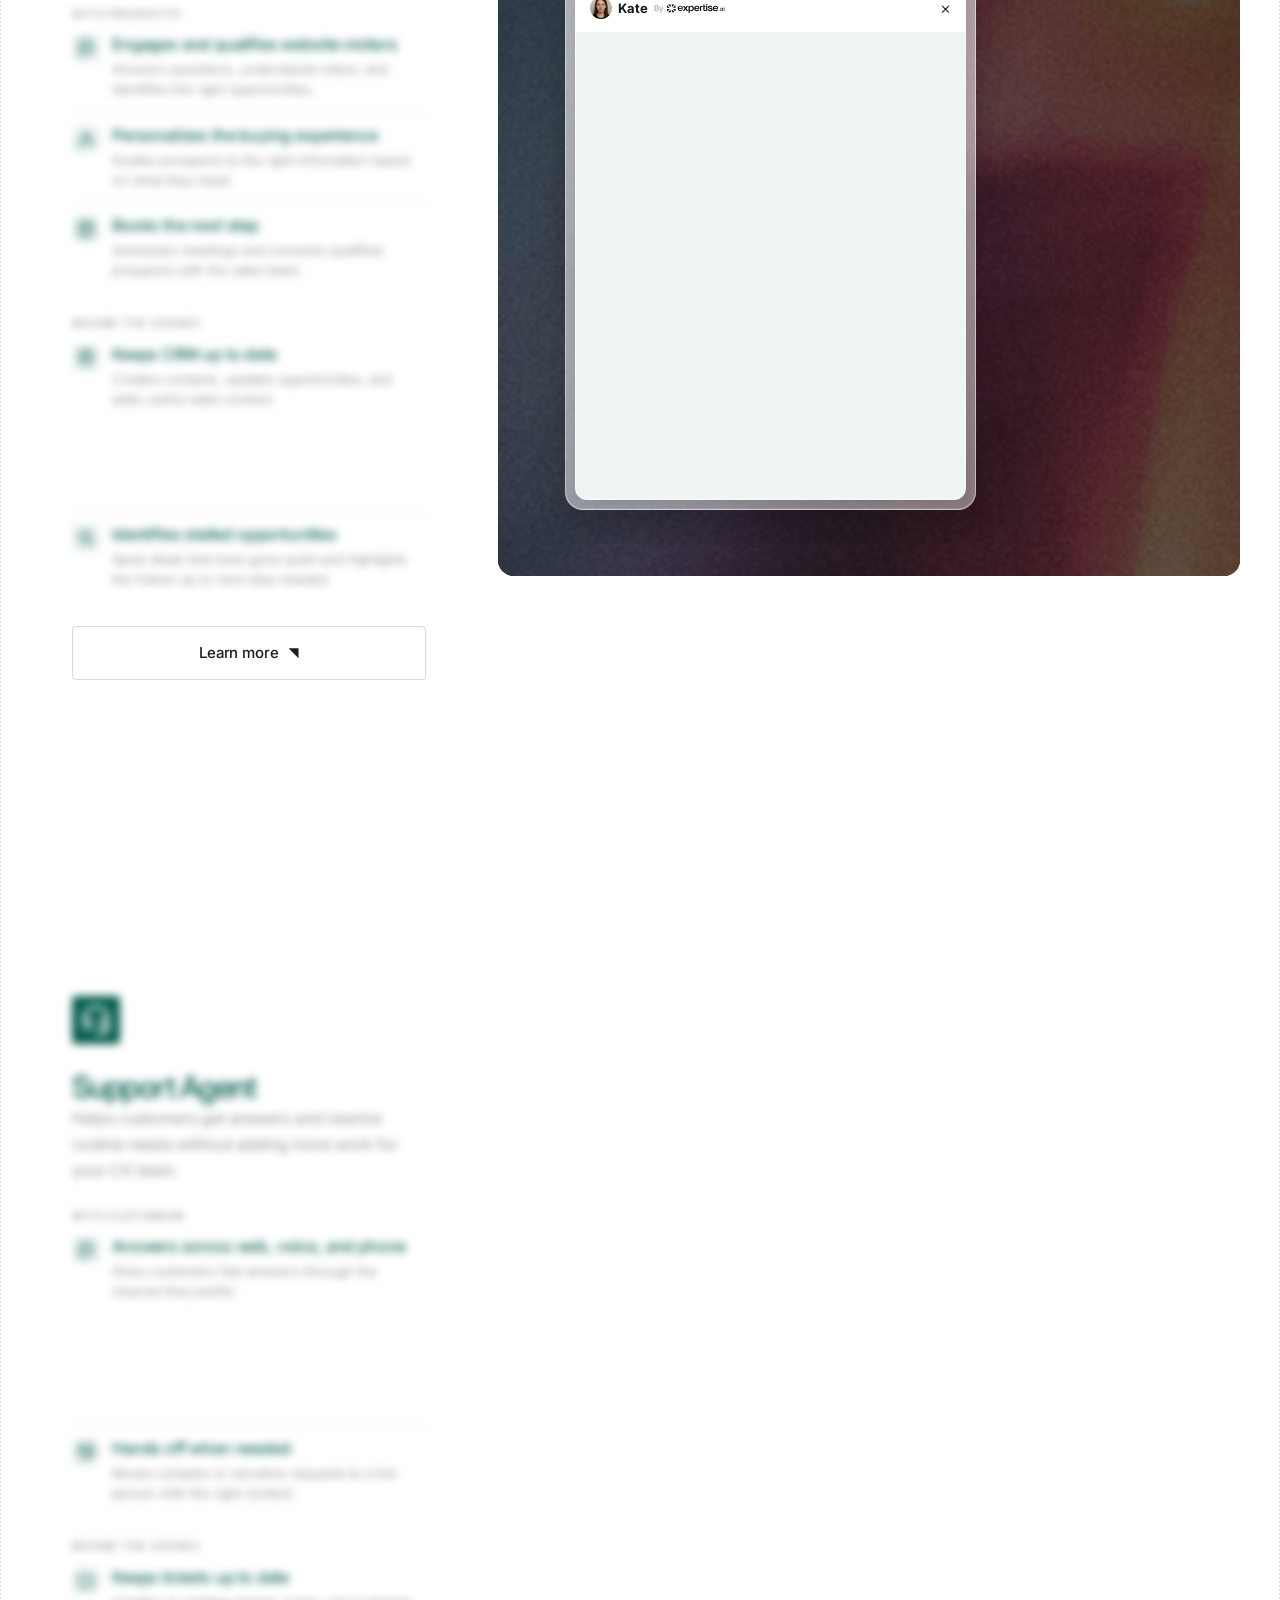
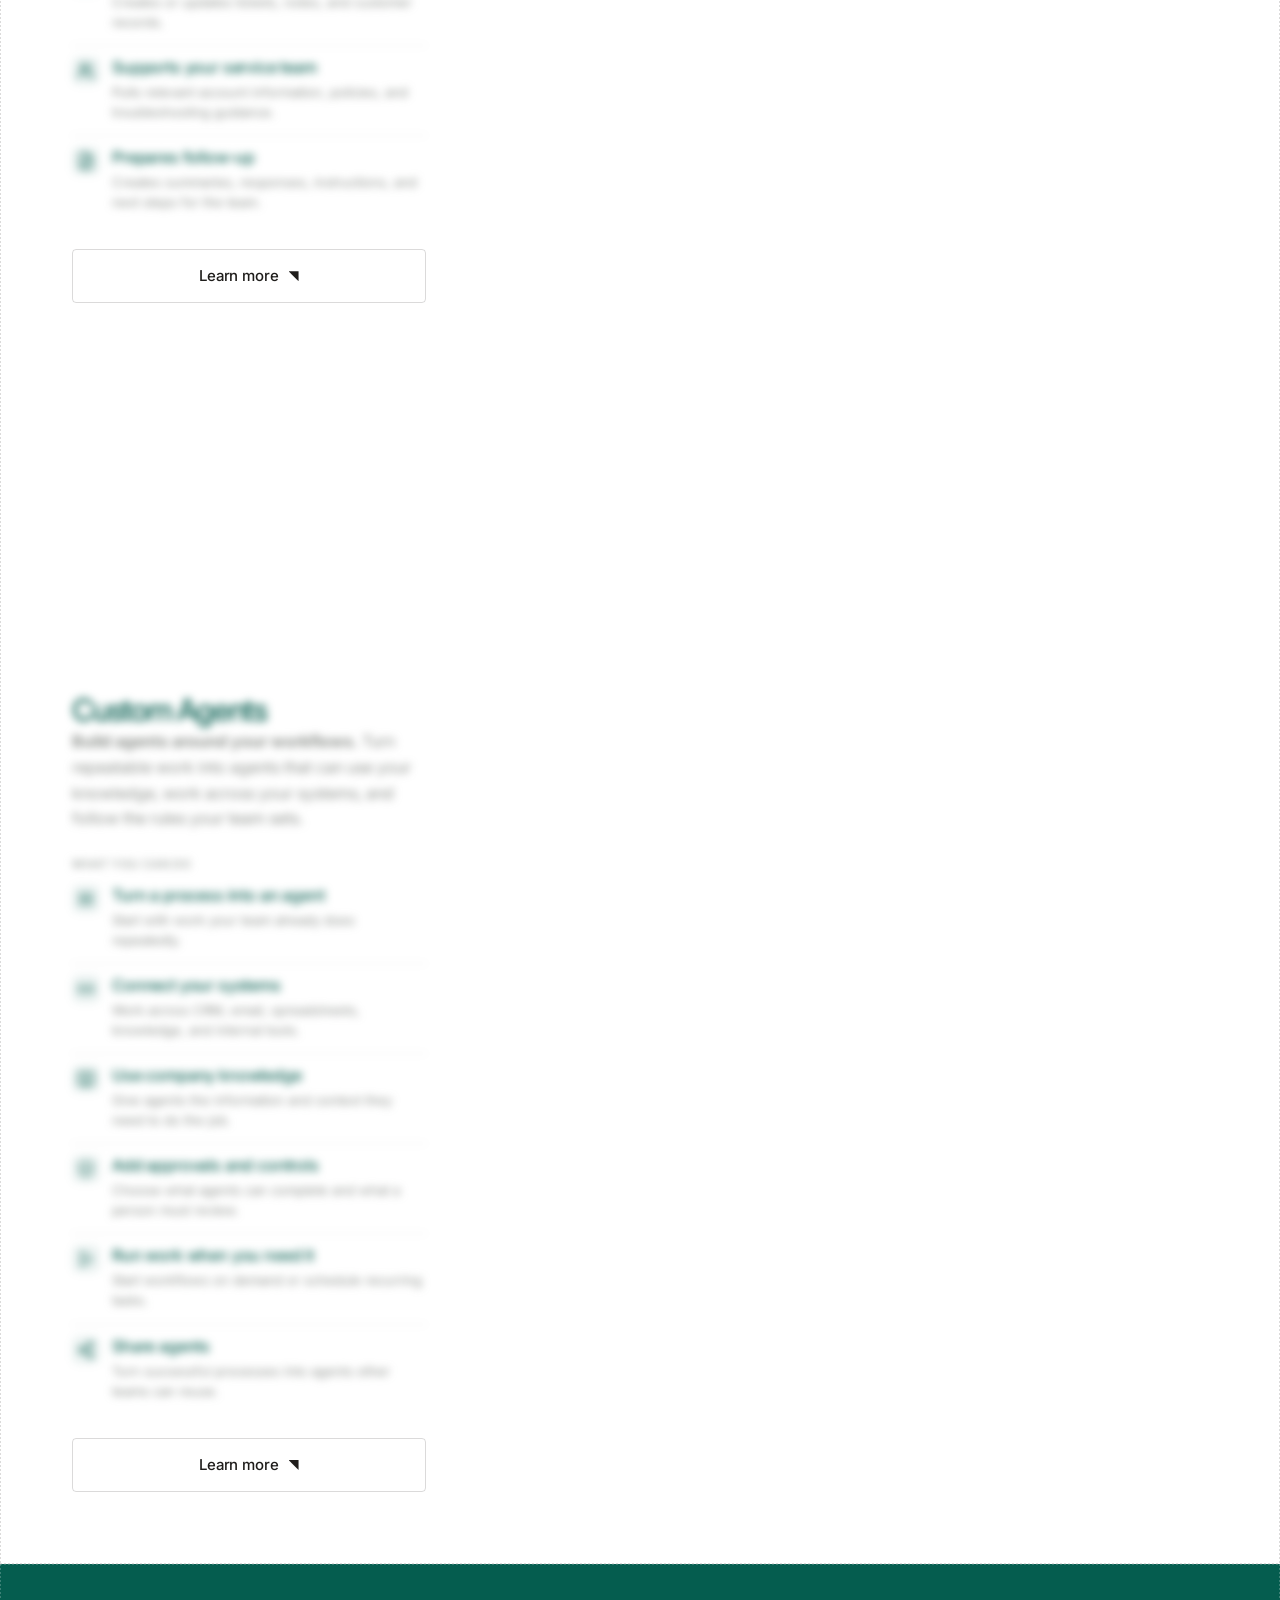
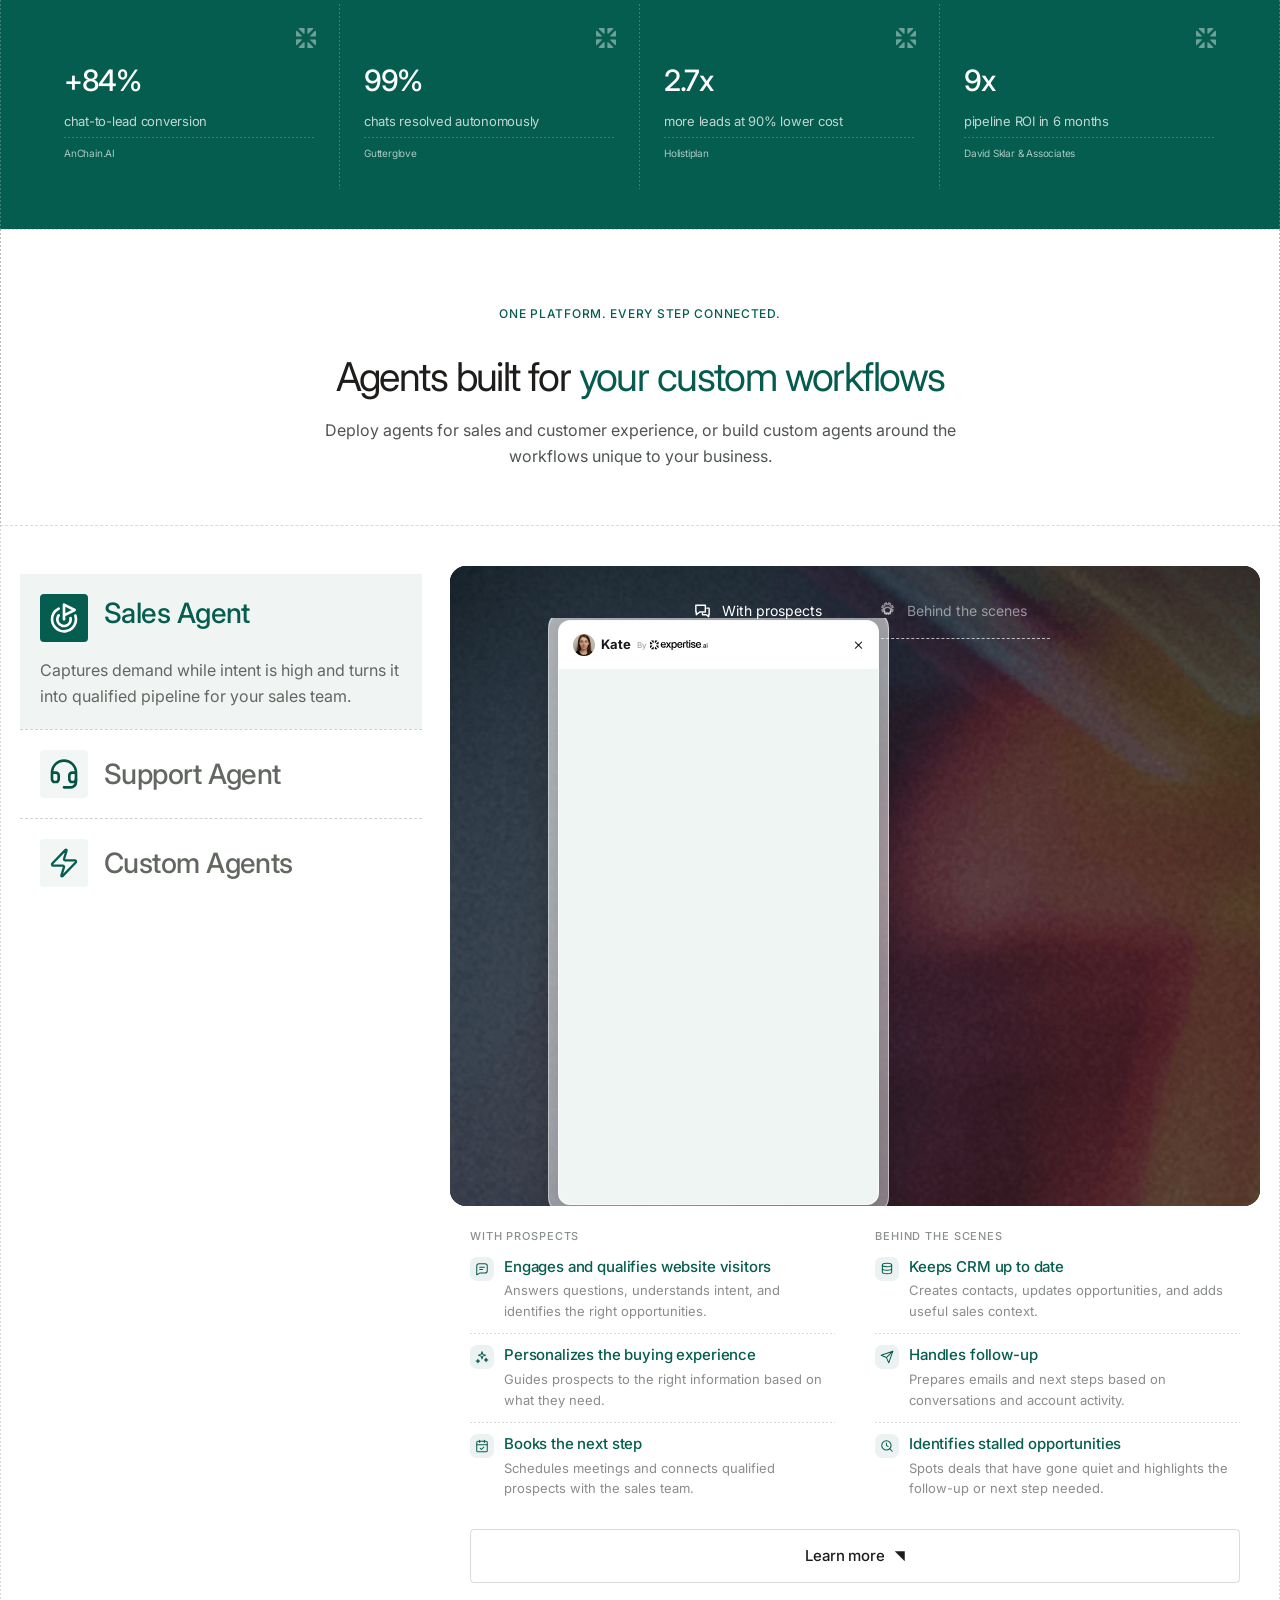
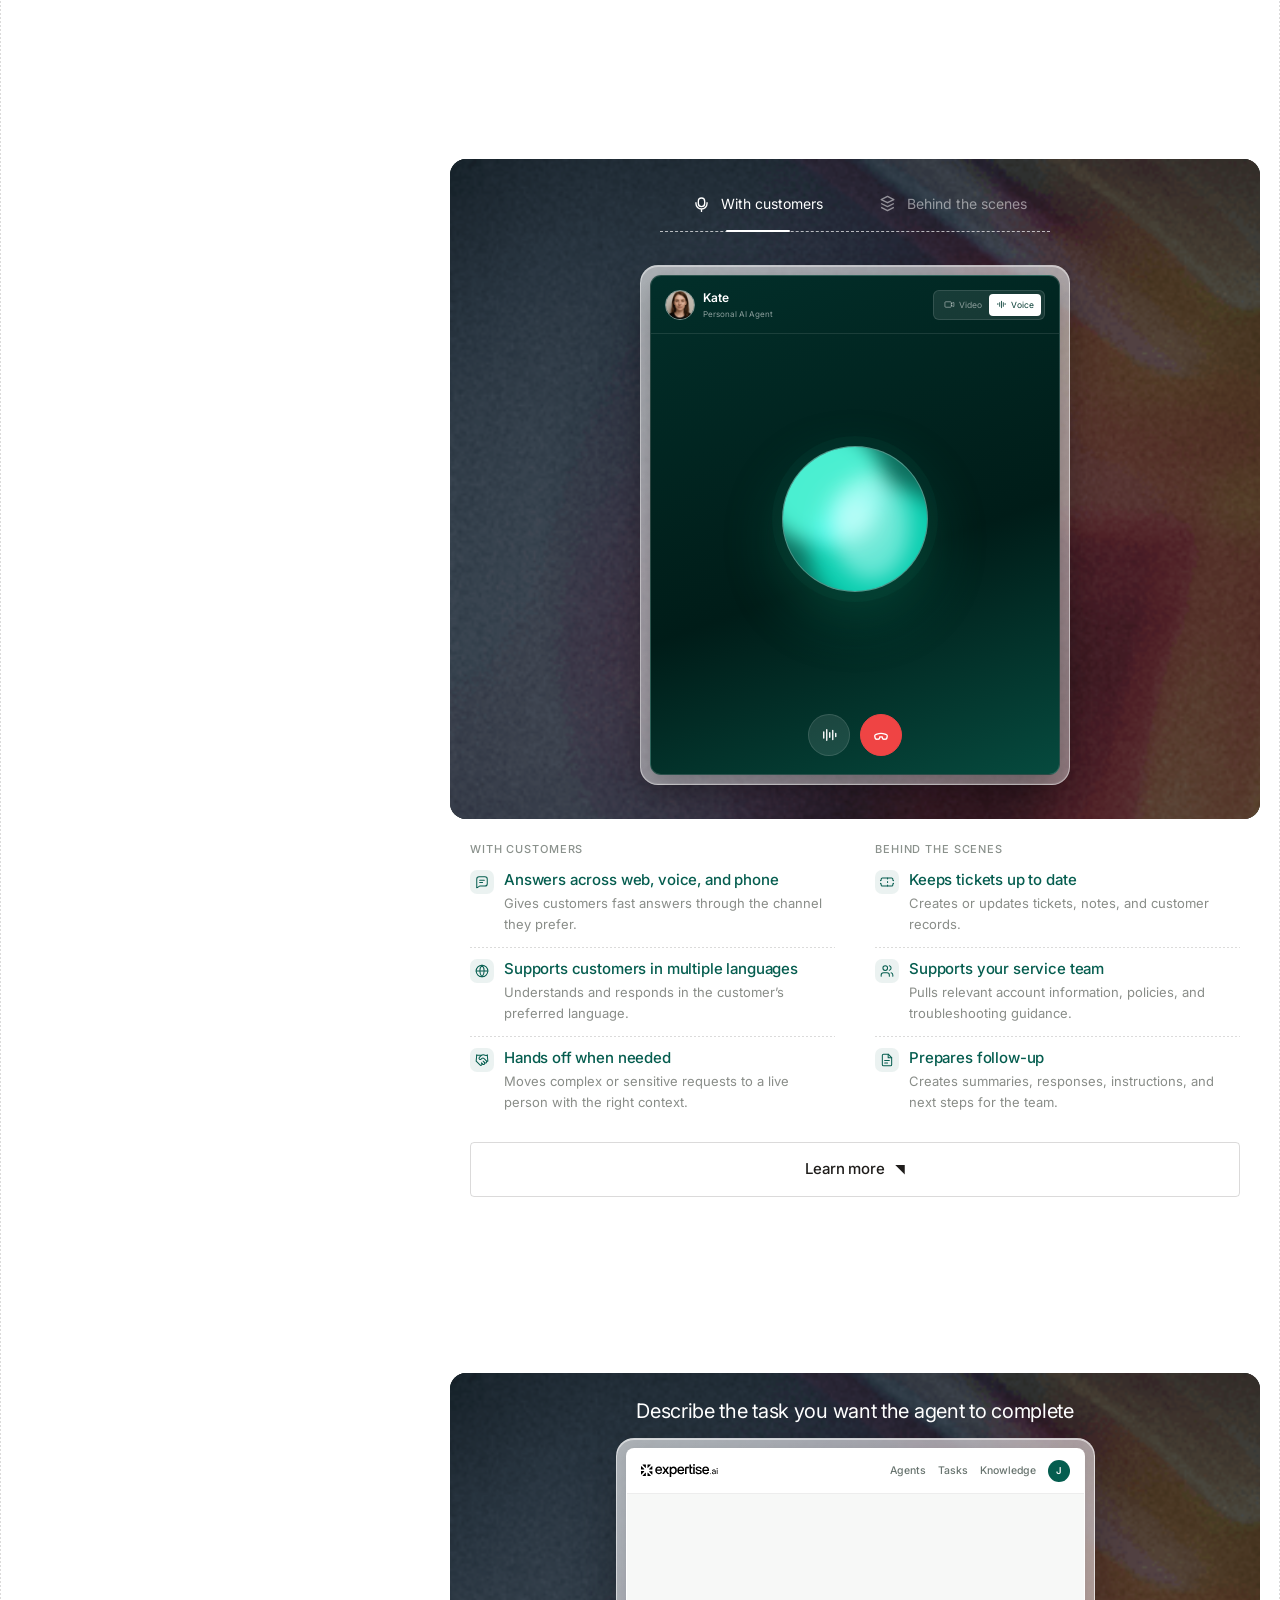
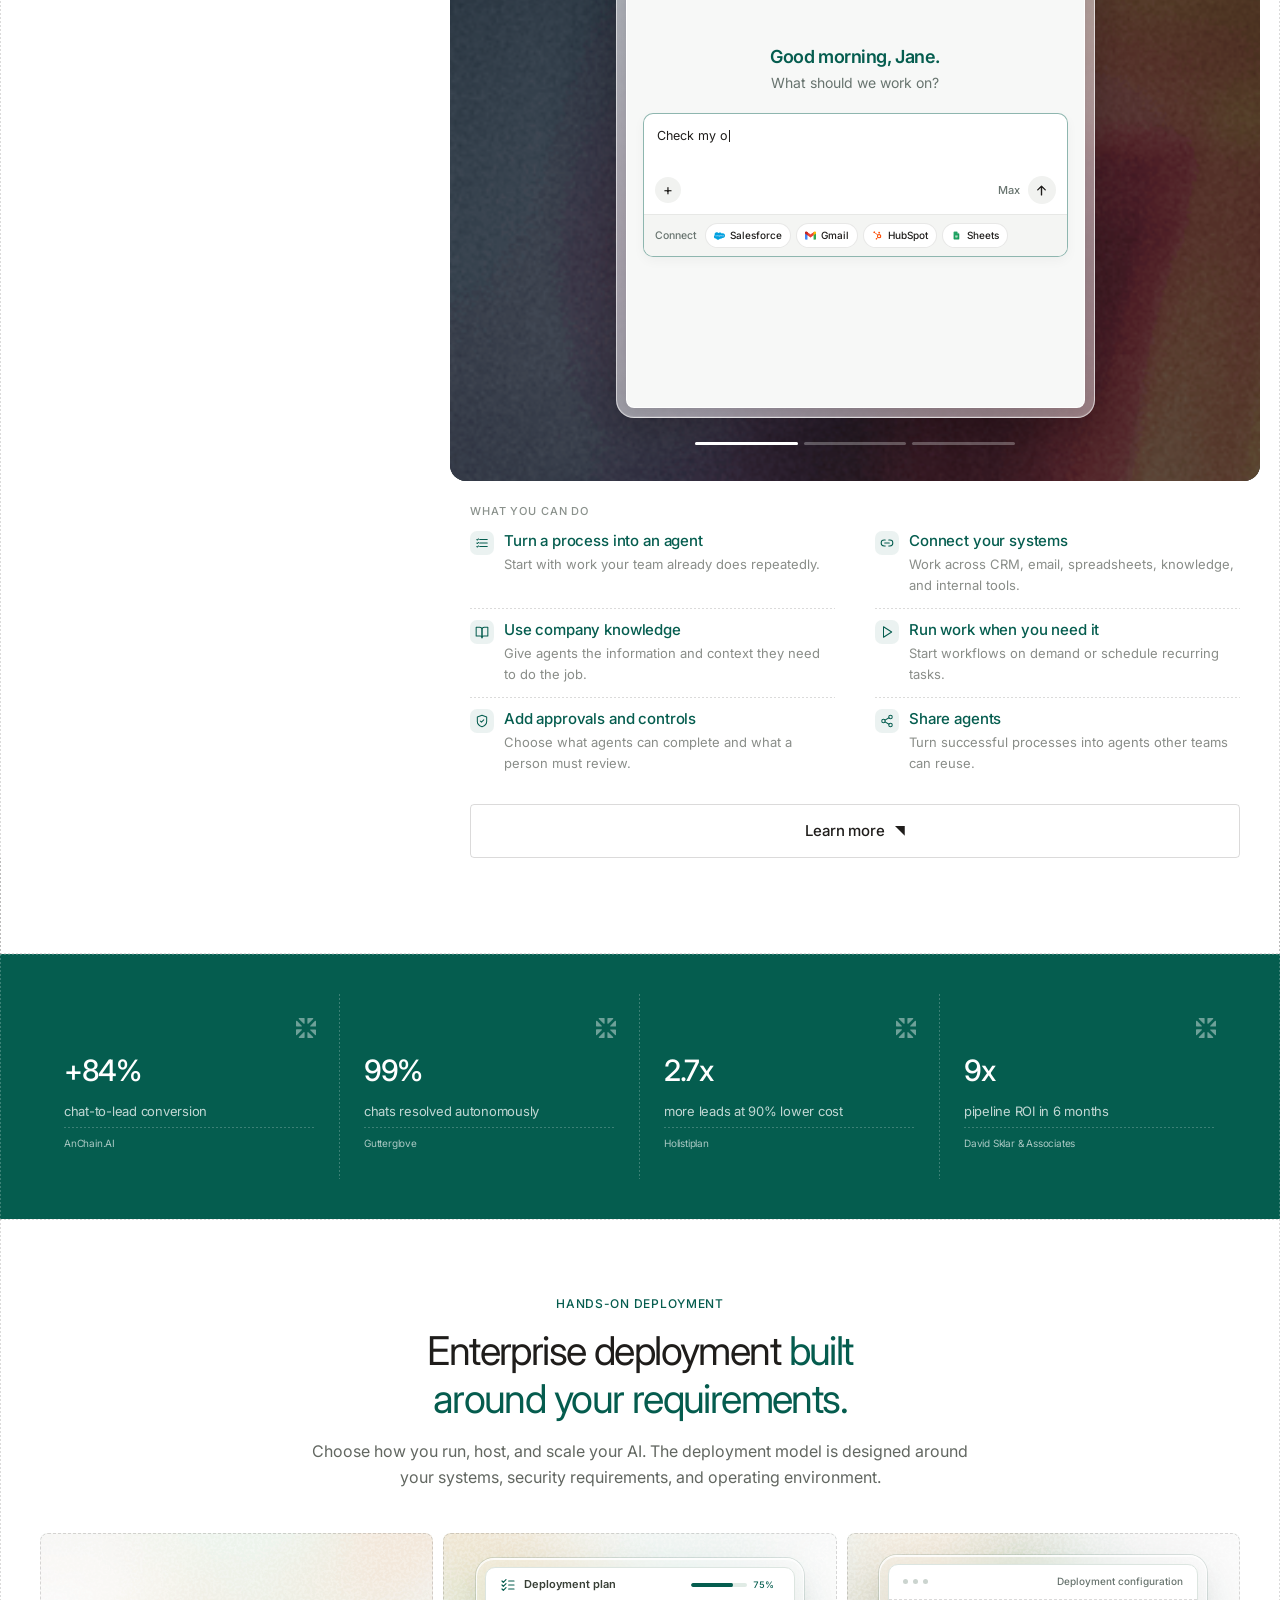
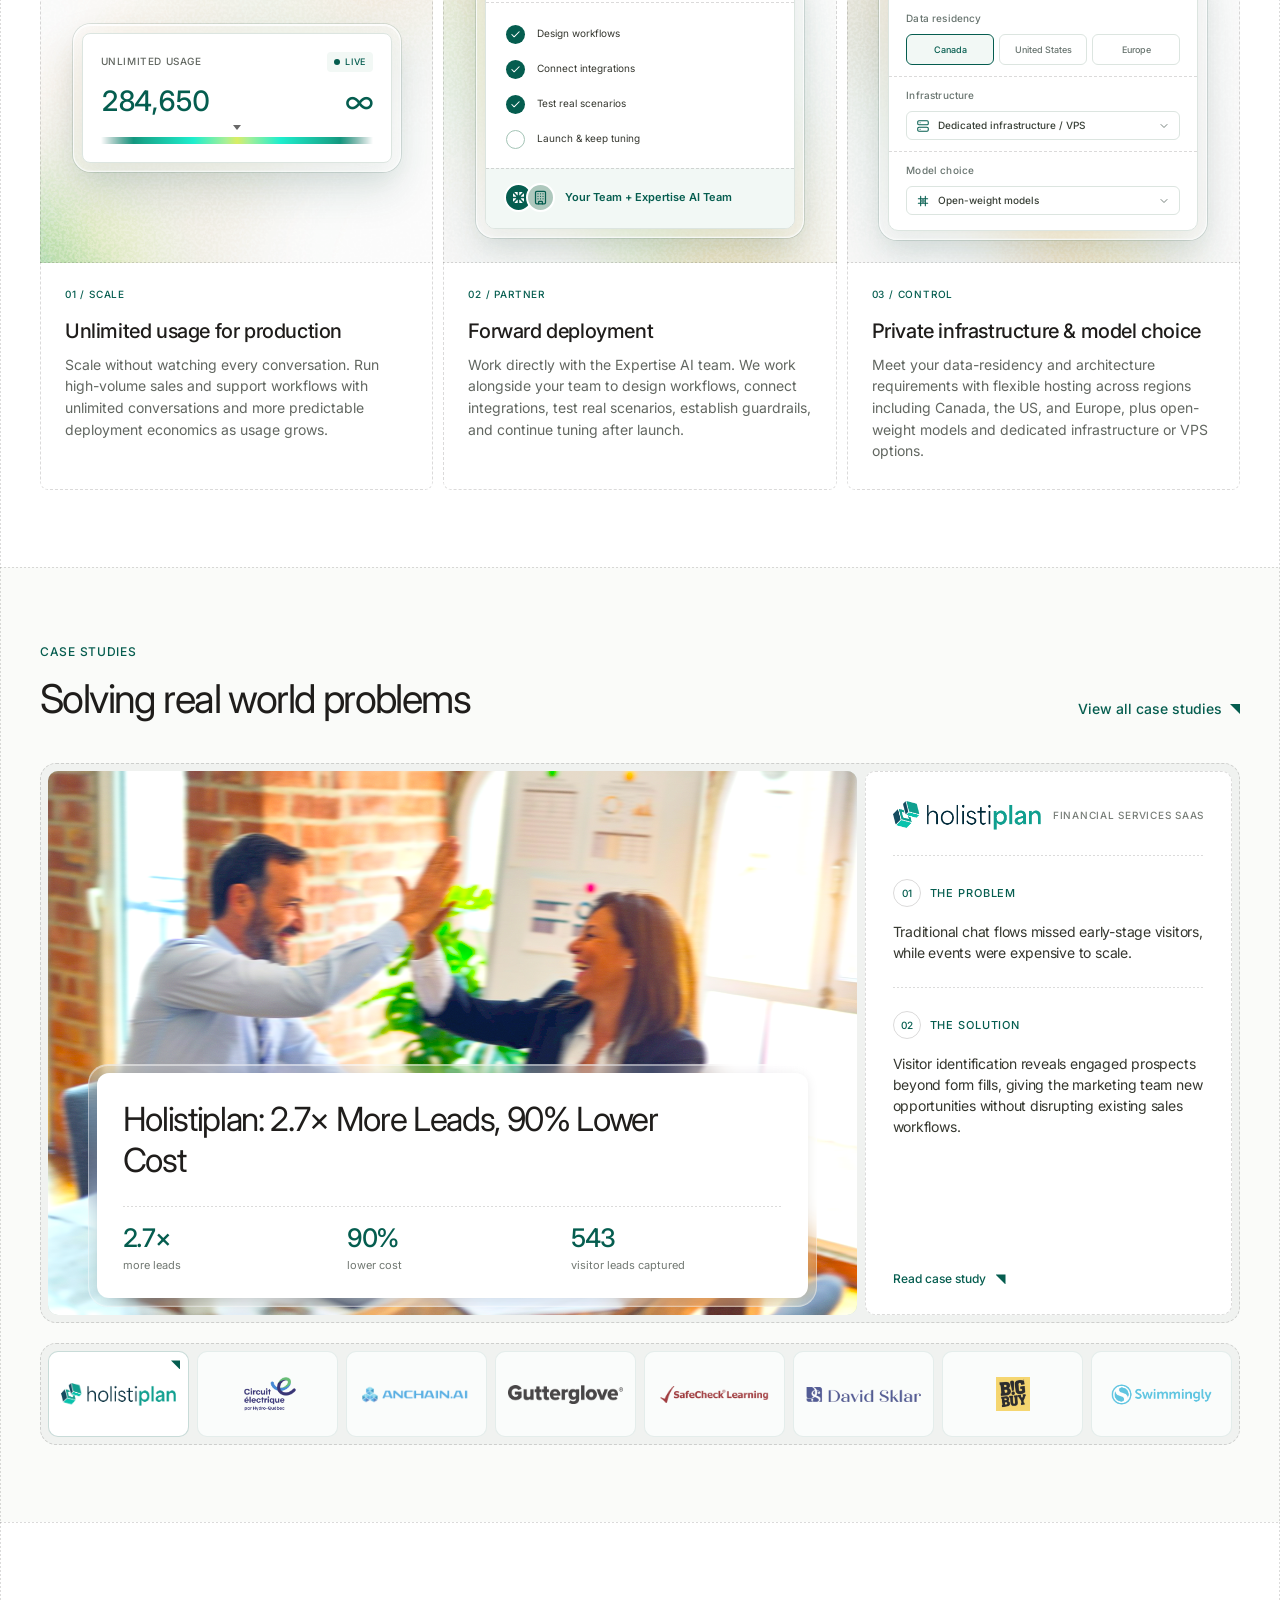
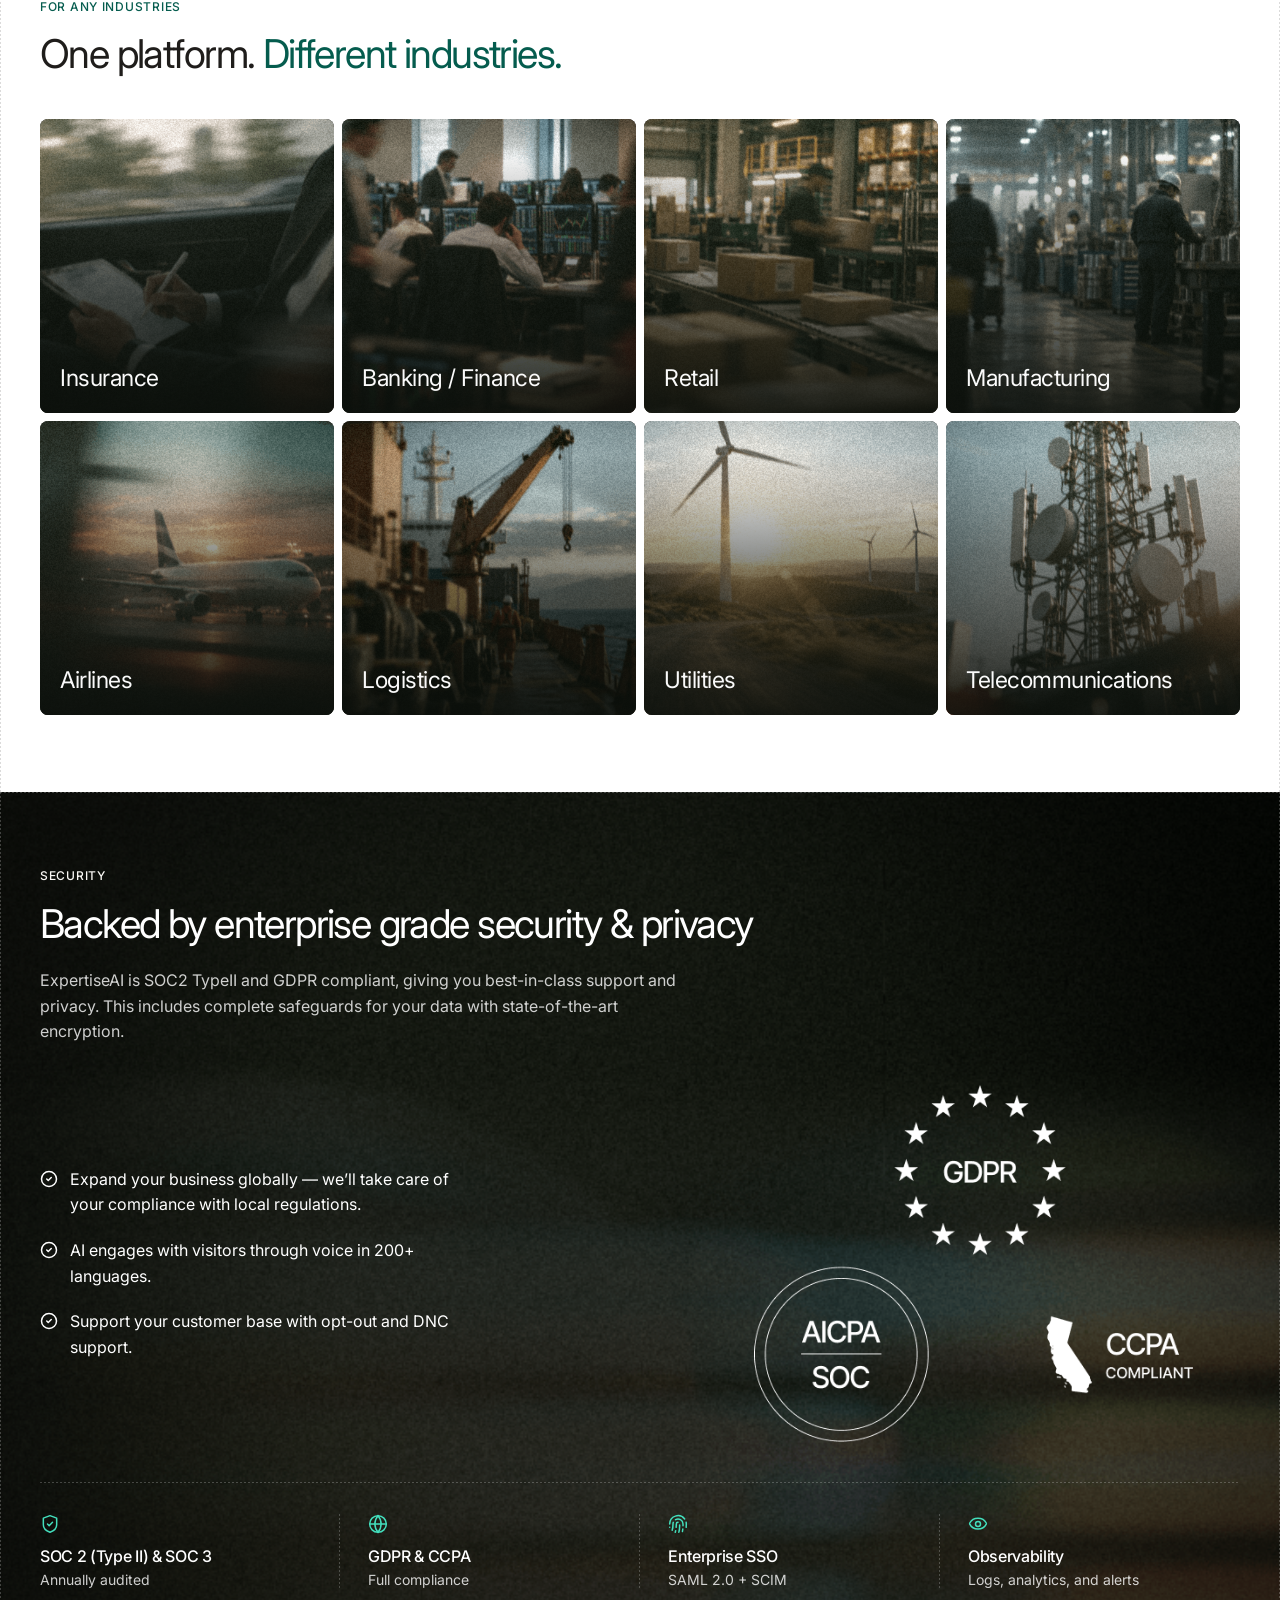
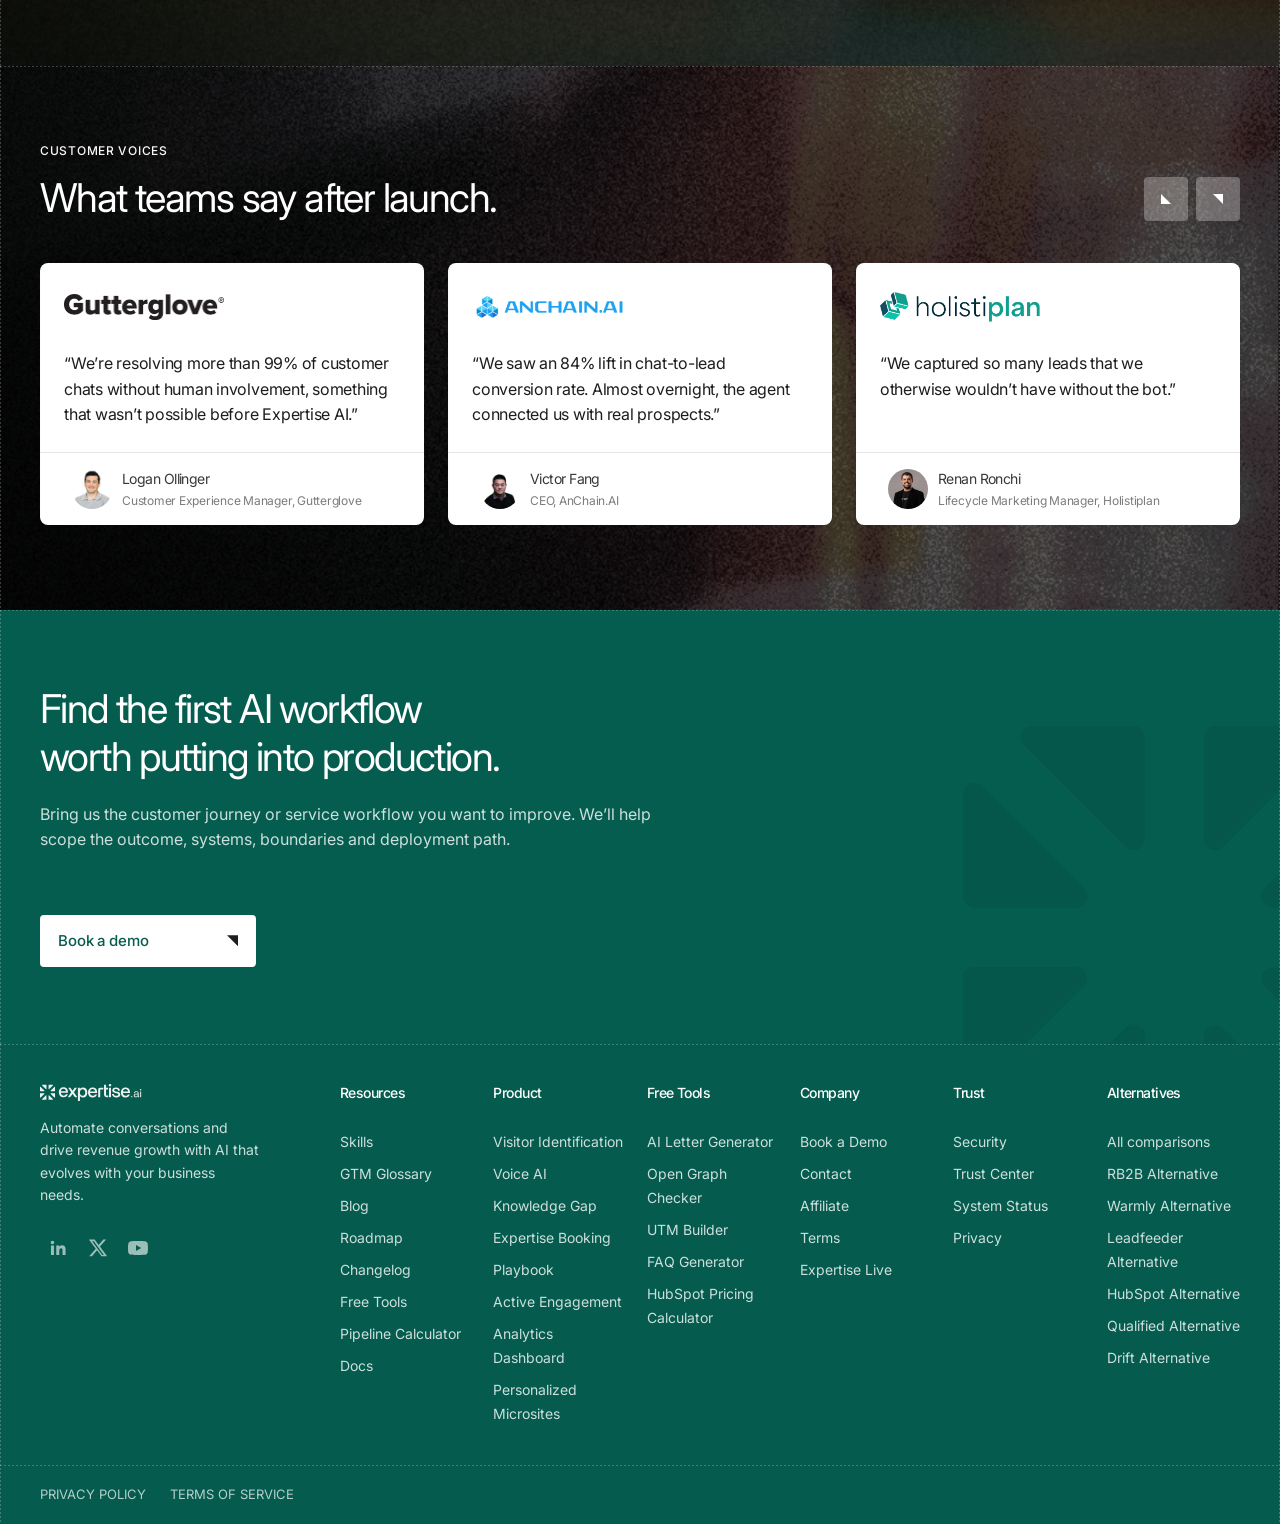
==== commit 1cf17998: "Minor updaes - Tab solution scroll to top on click - add secondary button" ====
--- a/v2/index.html
+++ b/v2/index.html
@@ -376,6 +376,7 @@
                     </div>
                   </section>
                 </div>
+                <a class="hero-navi-cta agents-v2-learn" href="https://meetings.hubspot.com/nick-raja/expertise-ai" target="_blank" rel="noopener"><span>Learn more</span><i class="agents-v2-learn-arrow" aria-hidden="true"></i></a>
               </div>
             </article>
 
@@ -442,6 +443,7 @@
                     </div>
                   </section>
                 </div>
+                <a class="hero-navi-cta agents-v2-learn" href="https://meetings.hubspot.com/nick-raja/expertise-ai" target="_blank" rel="noopener"><span>Learn more</span><i class="agents-v2-learn-arrow" aria-hidden="true"></i></a>
               </div>
               <div class="agents-case-block agents-v2-case-block">
                 <div class="agents-case-nav agents-v2-case-nav">
@@ -541,6 +543,7 @@
                     </div>
                   </section>
                 </div>
+                <a class="hero-navi-cta agents-v2-learn" href="https://meetings.hubspot.com/nick-raja/expertise-ai" target="_blank" rel="noopener"><span>Learn more</span><i class="agents-v2-learn-arrow" aria-hidden="true"></i></a>
               </div>
               <div class="agents-case-block agents-v2-case-block">
                 <div class="agents-case-nav agents-v2-case-nav">
--- a/v2/polish.css
+++ b/v2/polish.css
@@ -2926,6 +2926,21 @@
   gap: 28px;
 }
 
+.page-v2 .agents-v2-learn {
+  align-self: stretch;
+  justify-self: stretch;
+  width: 100%;
+  text-decoration: none;
+}
+
+.page-v2 .agents-v2-learn-arrow {
+  width: 10px;
+  height: 10px;
+  flex: 0 0 auto;
+  background: currentColor;
+  clip-path: polygon(0 0, 100% 0, 100% 100%);
+}
+
 .page-v2 .agents-section--v2-alt :is(#agent-v2-alt-pane-sales, #agent-v2-alt-pane-support, #agent-v2-alt-pane-workspace) .agents-v2-pane-text {
   display: grid;
   gap: 14px;
@@ -3590,14 +3605,14 @@
 .page-v2 .support-language > div { display: flex; align-items: center; gap: 9px; min-height: 34px; padding: 6px 9px; color: #202124; background: rgba(255,255,255,.96); border: 1px solid rgba(255,255,255,.86); border-radius: 8px; box-shadow: 0 2px 8px rgba(0,0,0,.08); font-size: 11.5px; }
 .page-v2 .support-language strong { font-weight: 500; }
 .page-v2 .support-language span { display: grid; place-items: center; width: 25px; height: 21px; overflow: hidden; background: #fff; border-radius: 4px; font-size: 16px; }
-.page-v2 .support-language--en { top: 62px; left: 14%; }
-.page-v2 .support-language--es { top: 174px; left: 10%; }
-.page-v2 .support-language--pt { top: 298px; left: 12%; }
-.page-v2 .support-language--zh { top: 422px; left: 16%; }
-.page-v2 .support-language--fr { top: 78px; right: 13%; }
-.page-v2 .support-language--de { top: 202px; right: 9%; }
-.page-v2 .support-language--tr { top: 326px; right: 11%; }
-.page-v2 .support-language--ja { top: 422px; right: 16%; }
+.page-v2 .support-language--en { top: 62px; left: 6%; }
+.page-v2 .support-language--es { top: 174px; left: 3%; }
+.page-v2 .support-language--pt { top: 298px; left: 4%; }
+.page-v2 .support-language--zh { top: 422px; left: 6%; }
+.page-v2 .support-language--fr { top: 78px; right: 5%; }
+.page-v2 .support-language--de { top: 202px; right: 3%; }
+.page-v2 .support-language--tr { top: 326px; right: 4%; }
+.page-v2 .support-language--ja { top: 422px; right: 6%; }
 
 .page-v2 .support-solution-face--behind { display: grid; grid-template-columns: minmax(270px,44%) 1fr; align-items: center; gap: 24px; padding: 34px 4% 28px; }
 .page-v2 .support-behind-left,
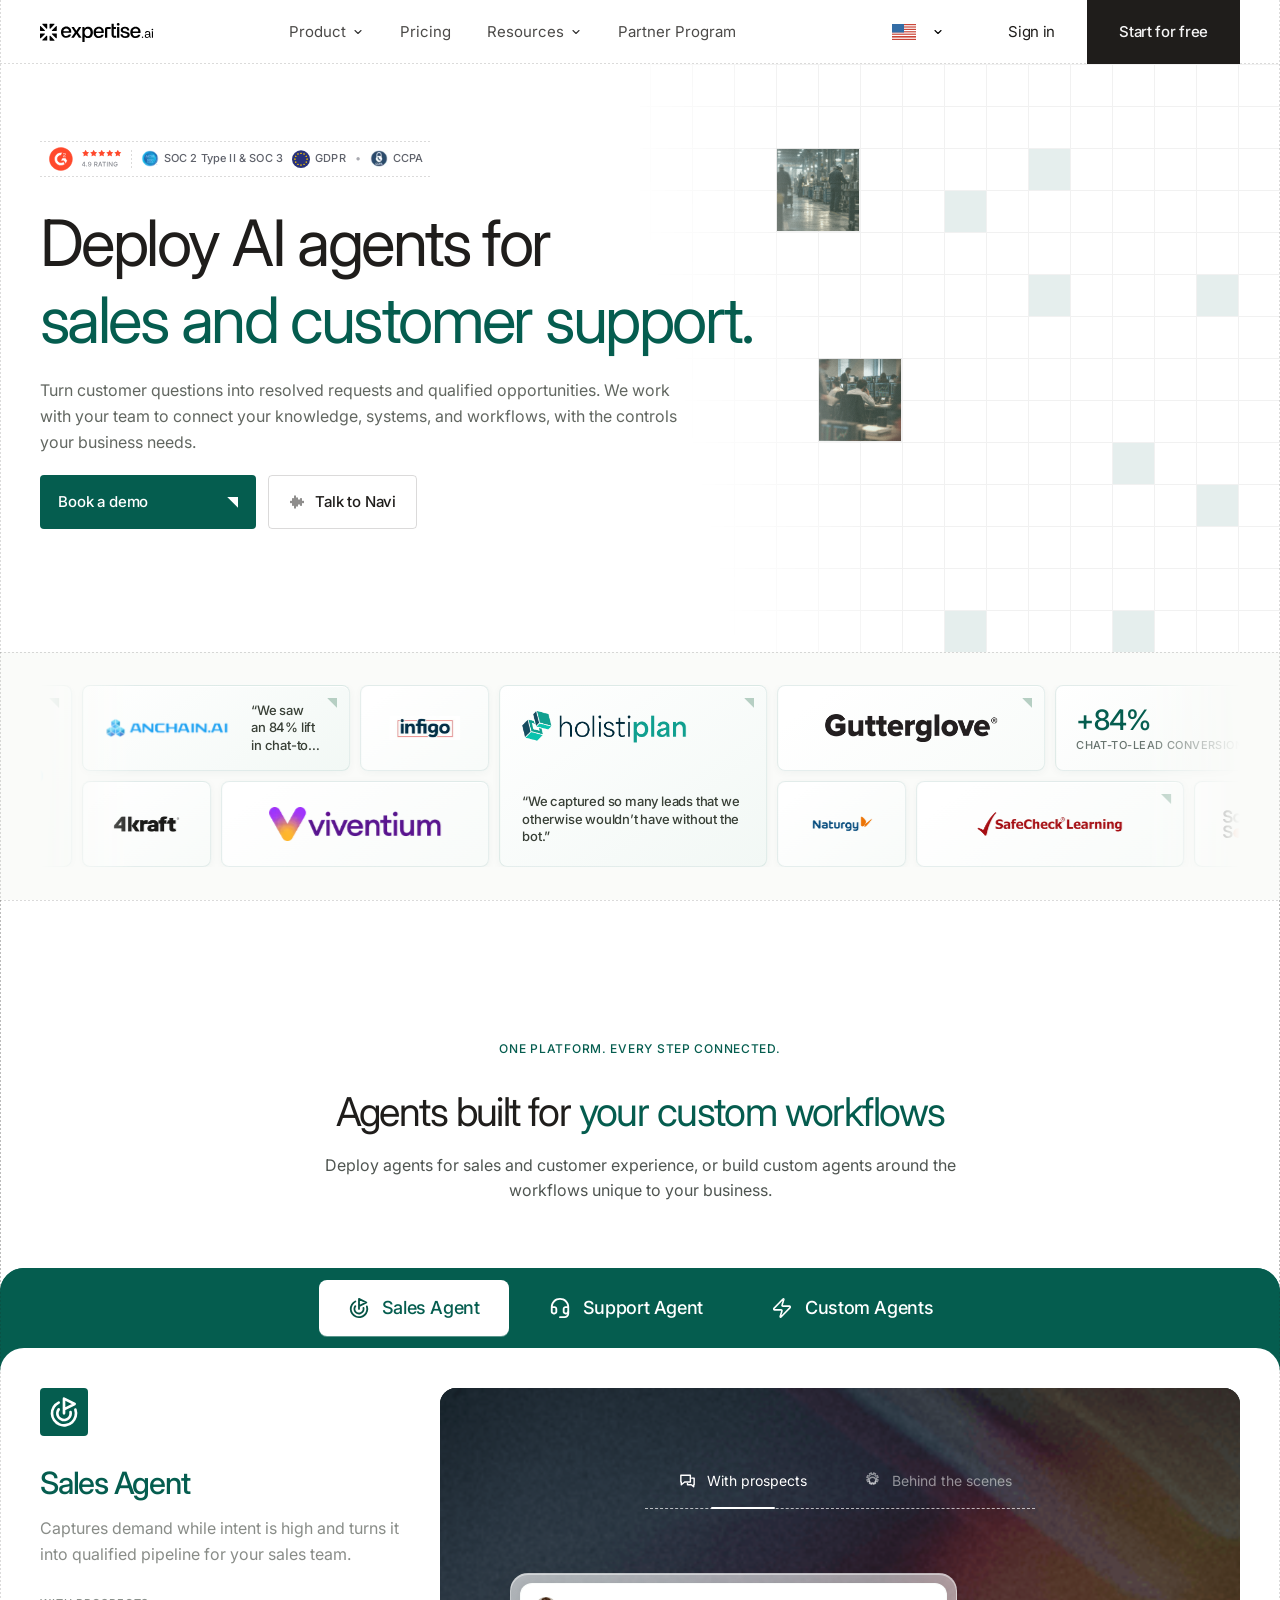
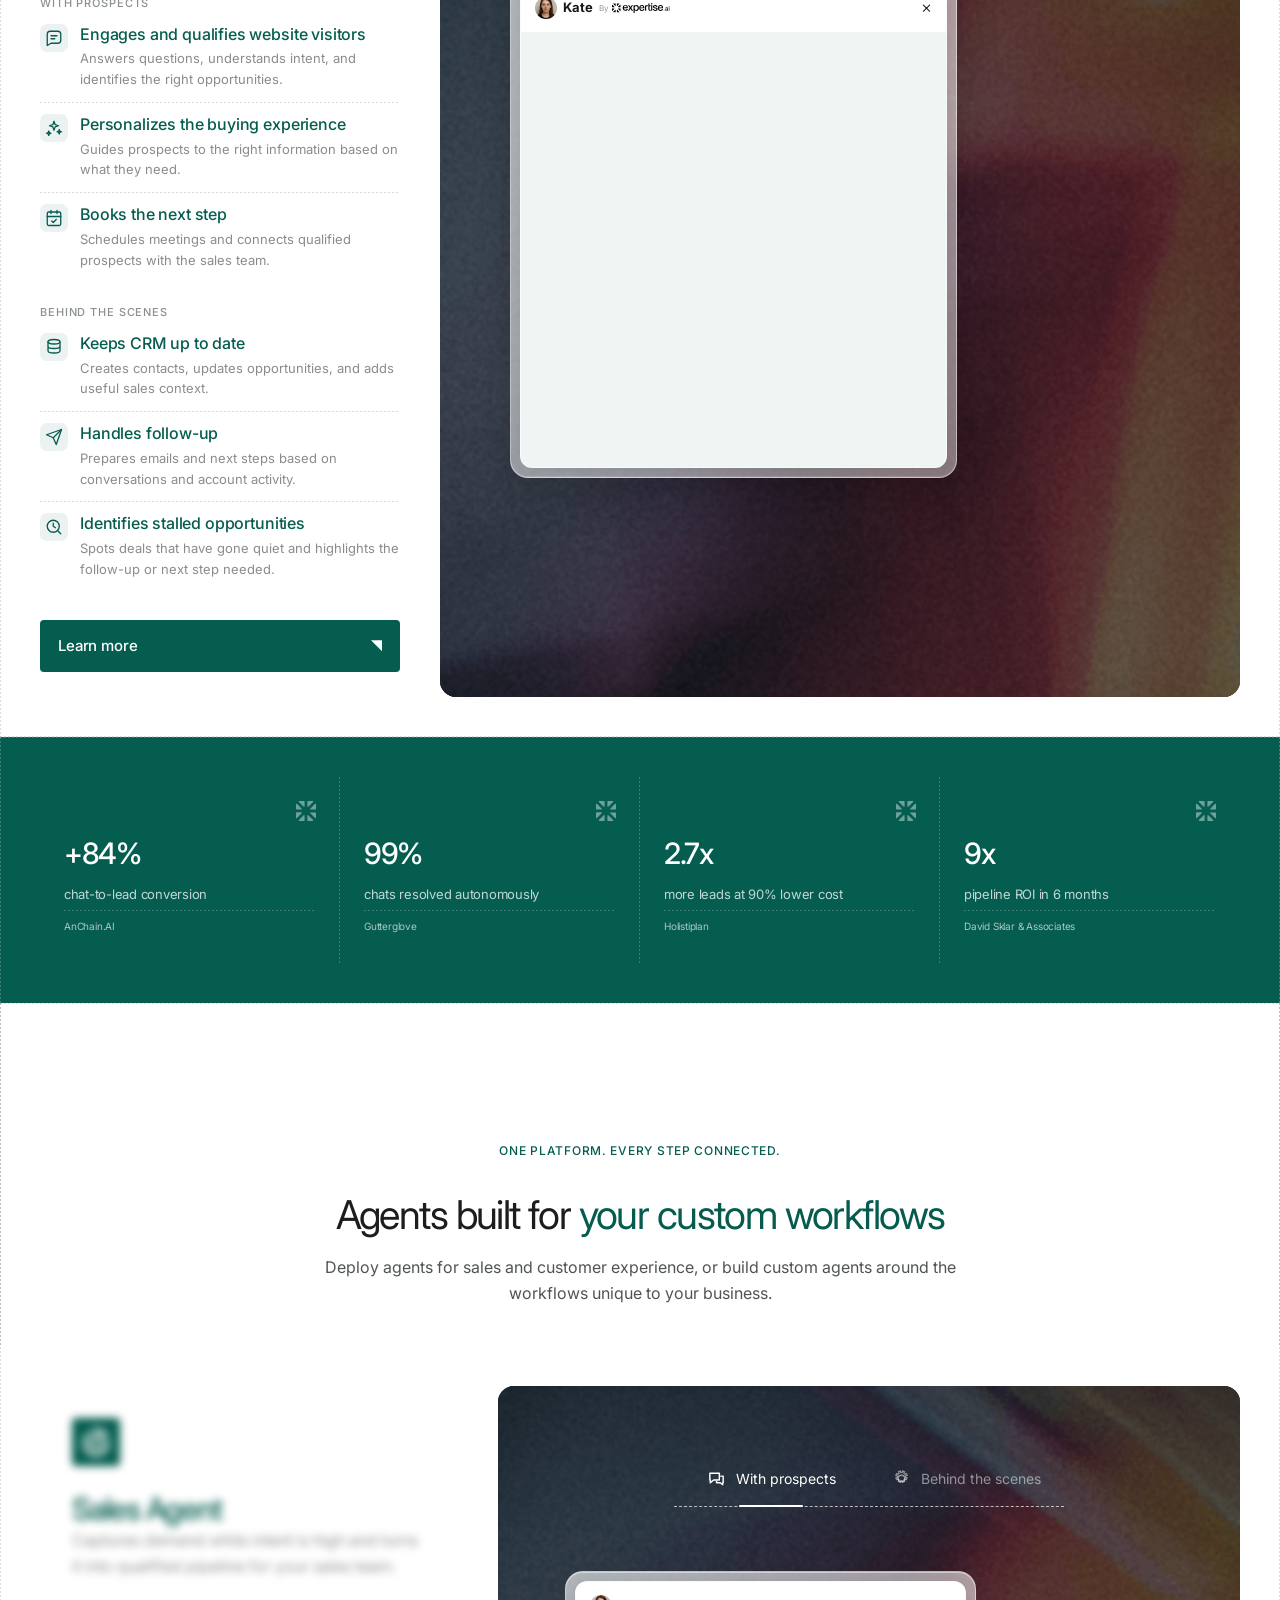
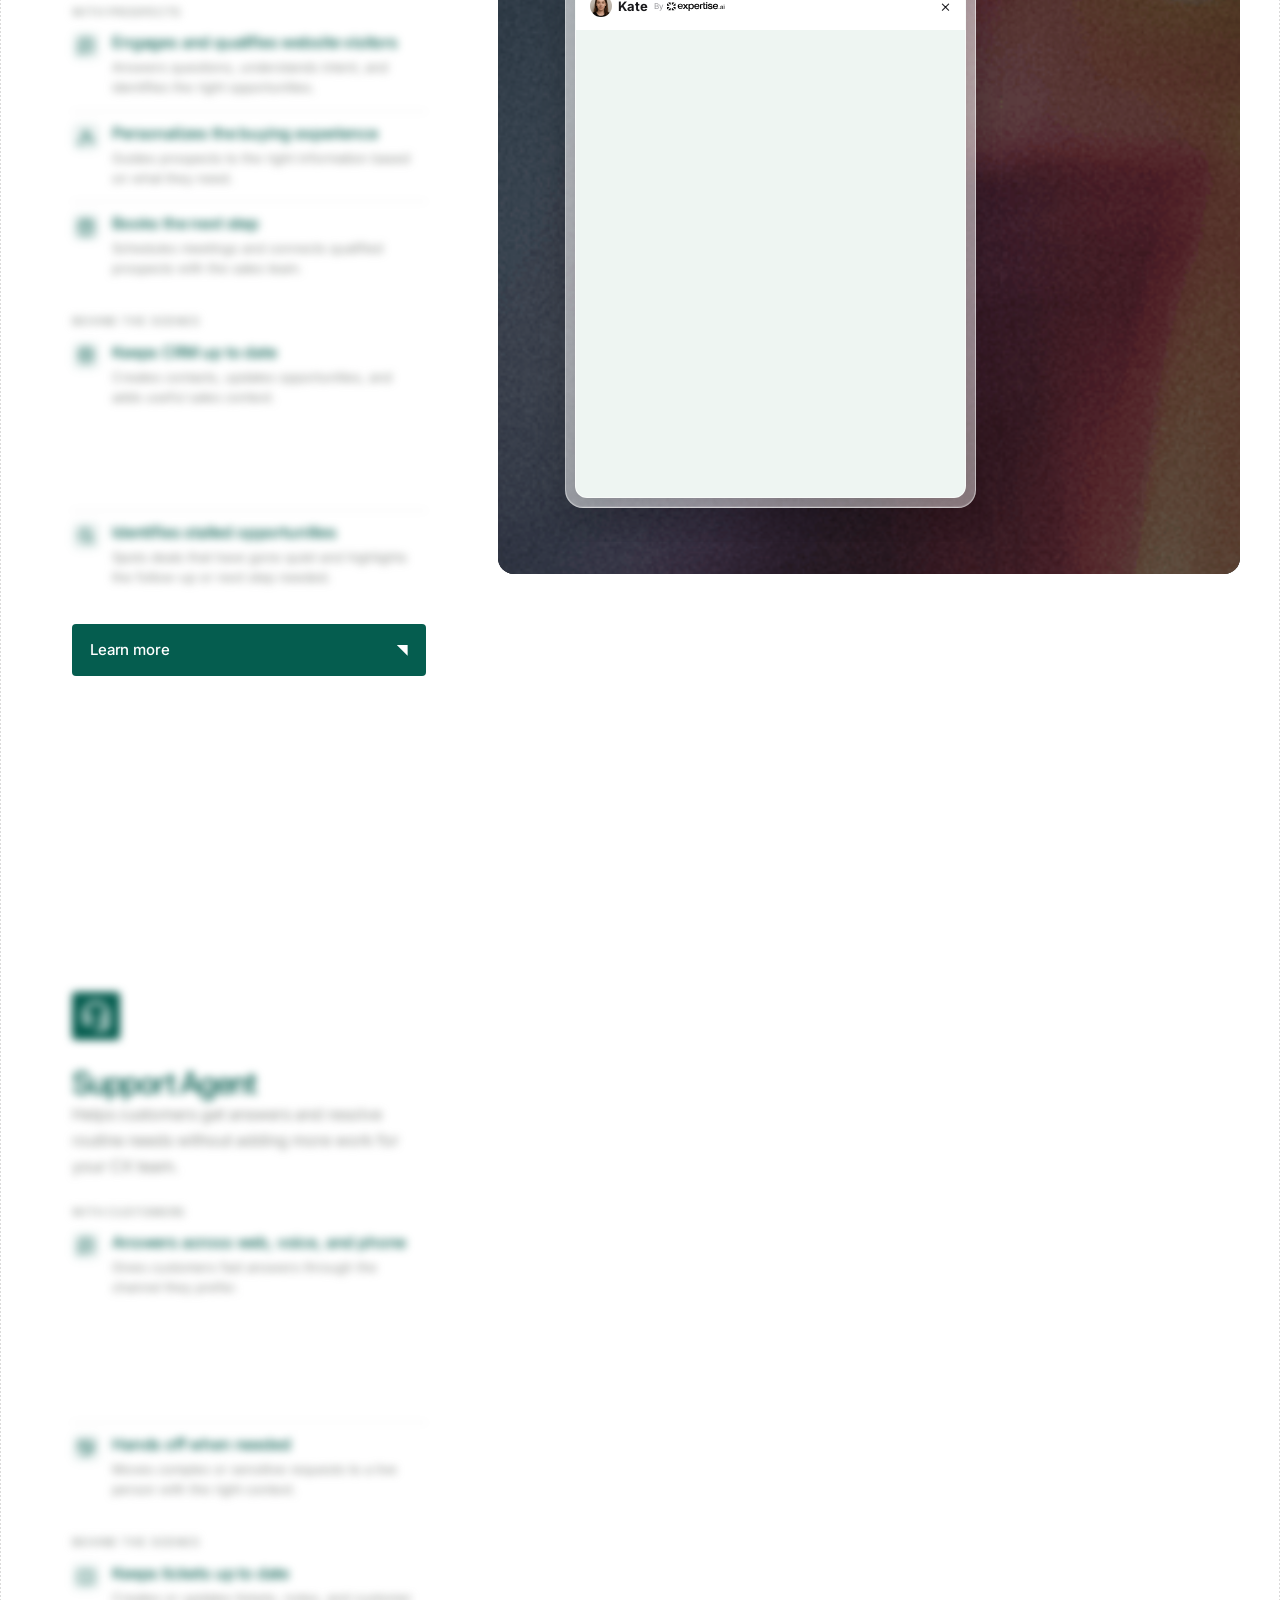
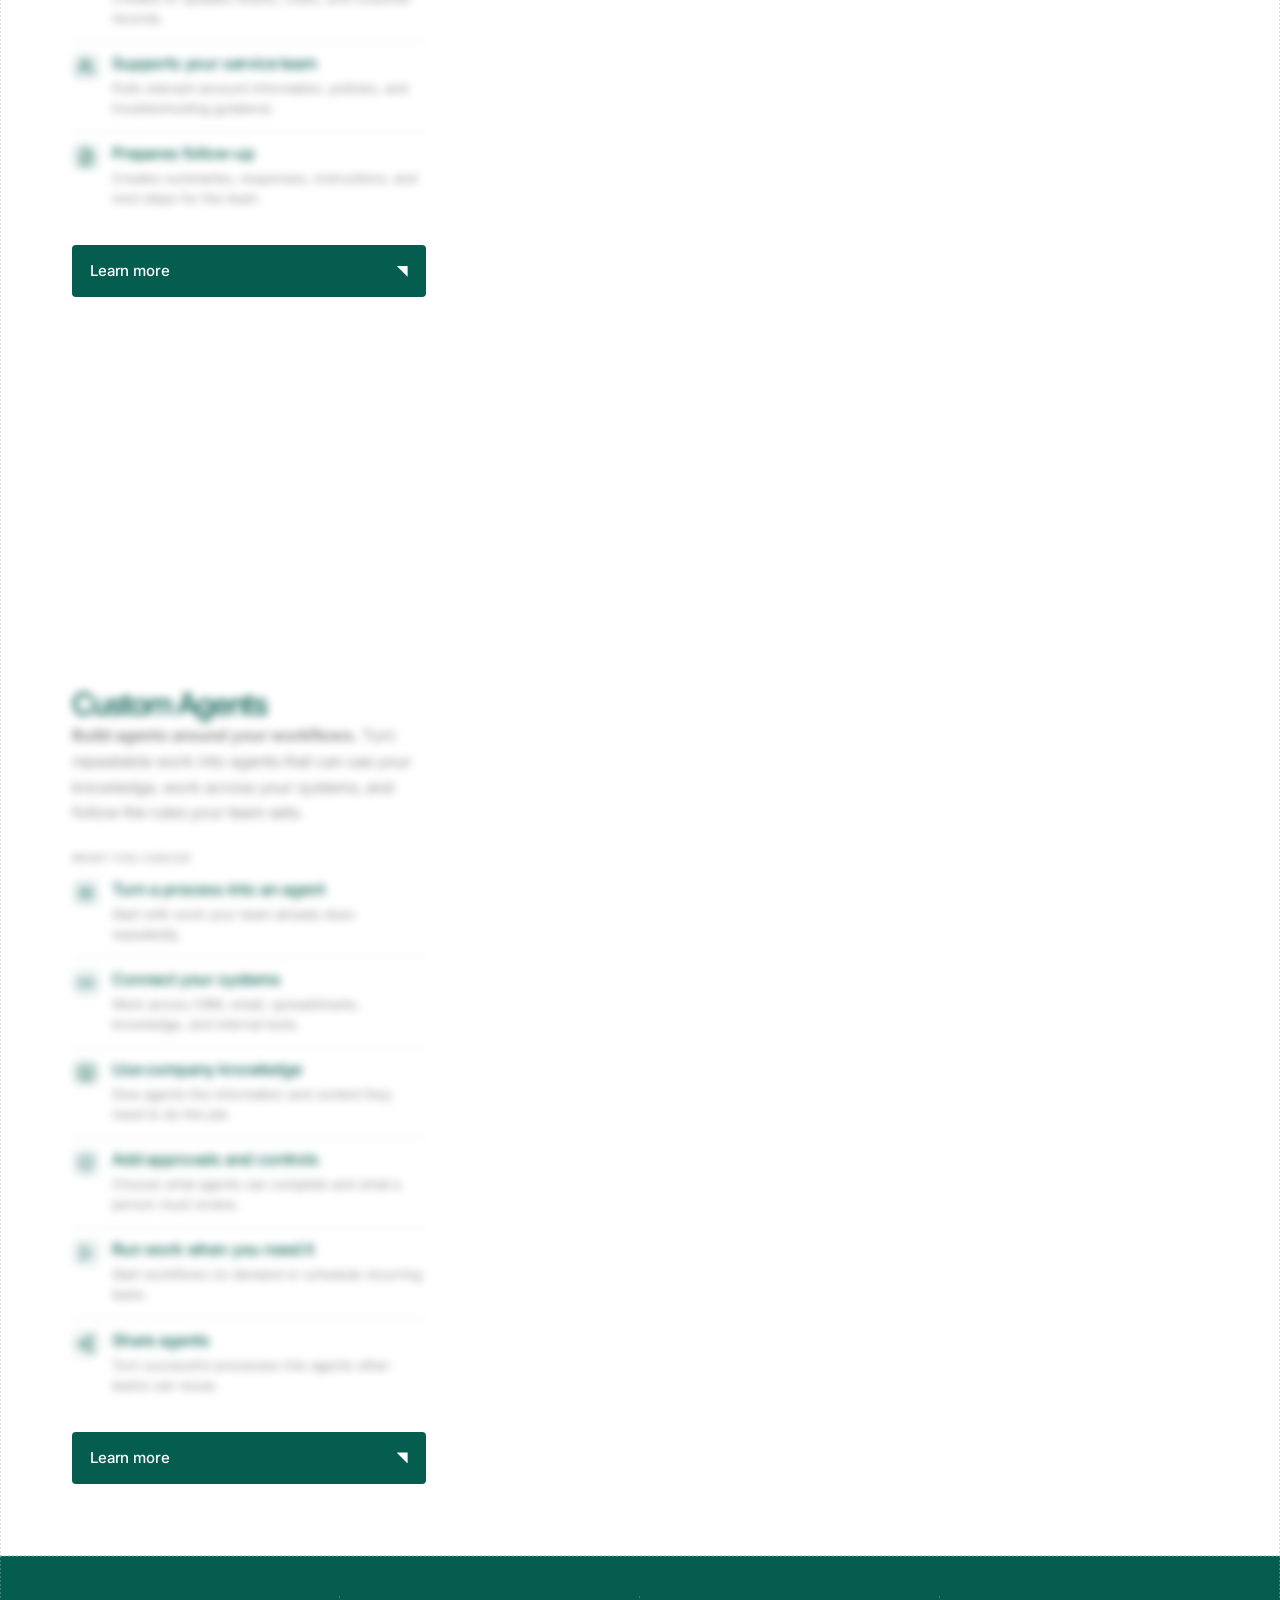
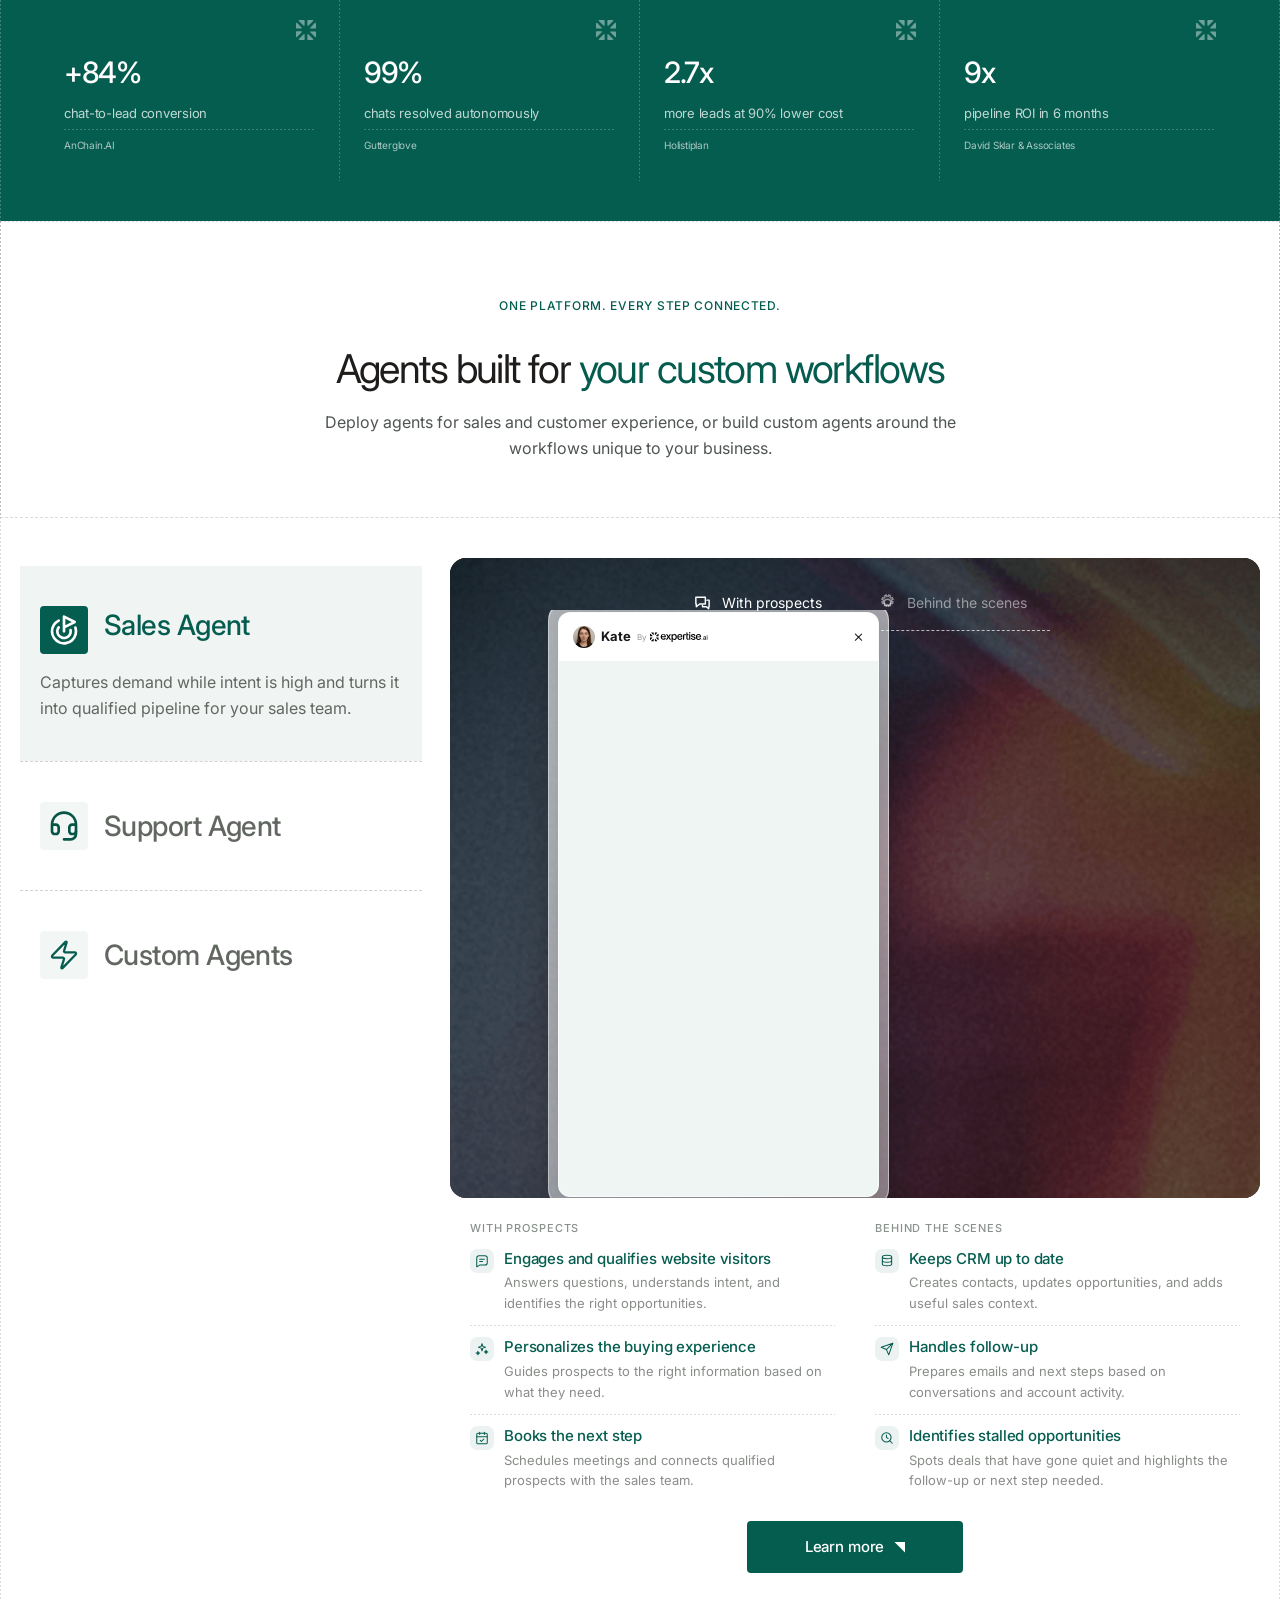
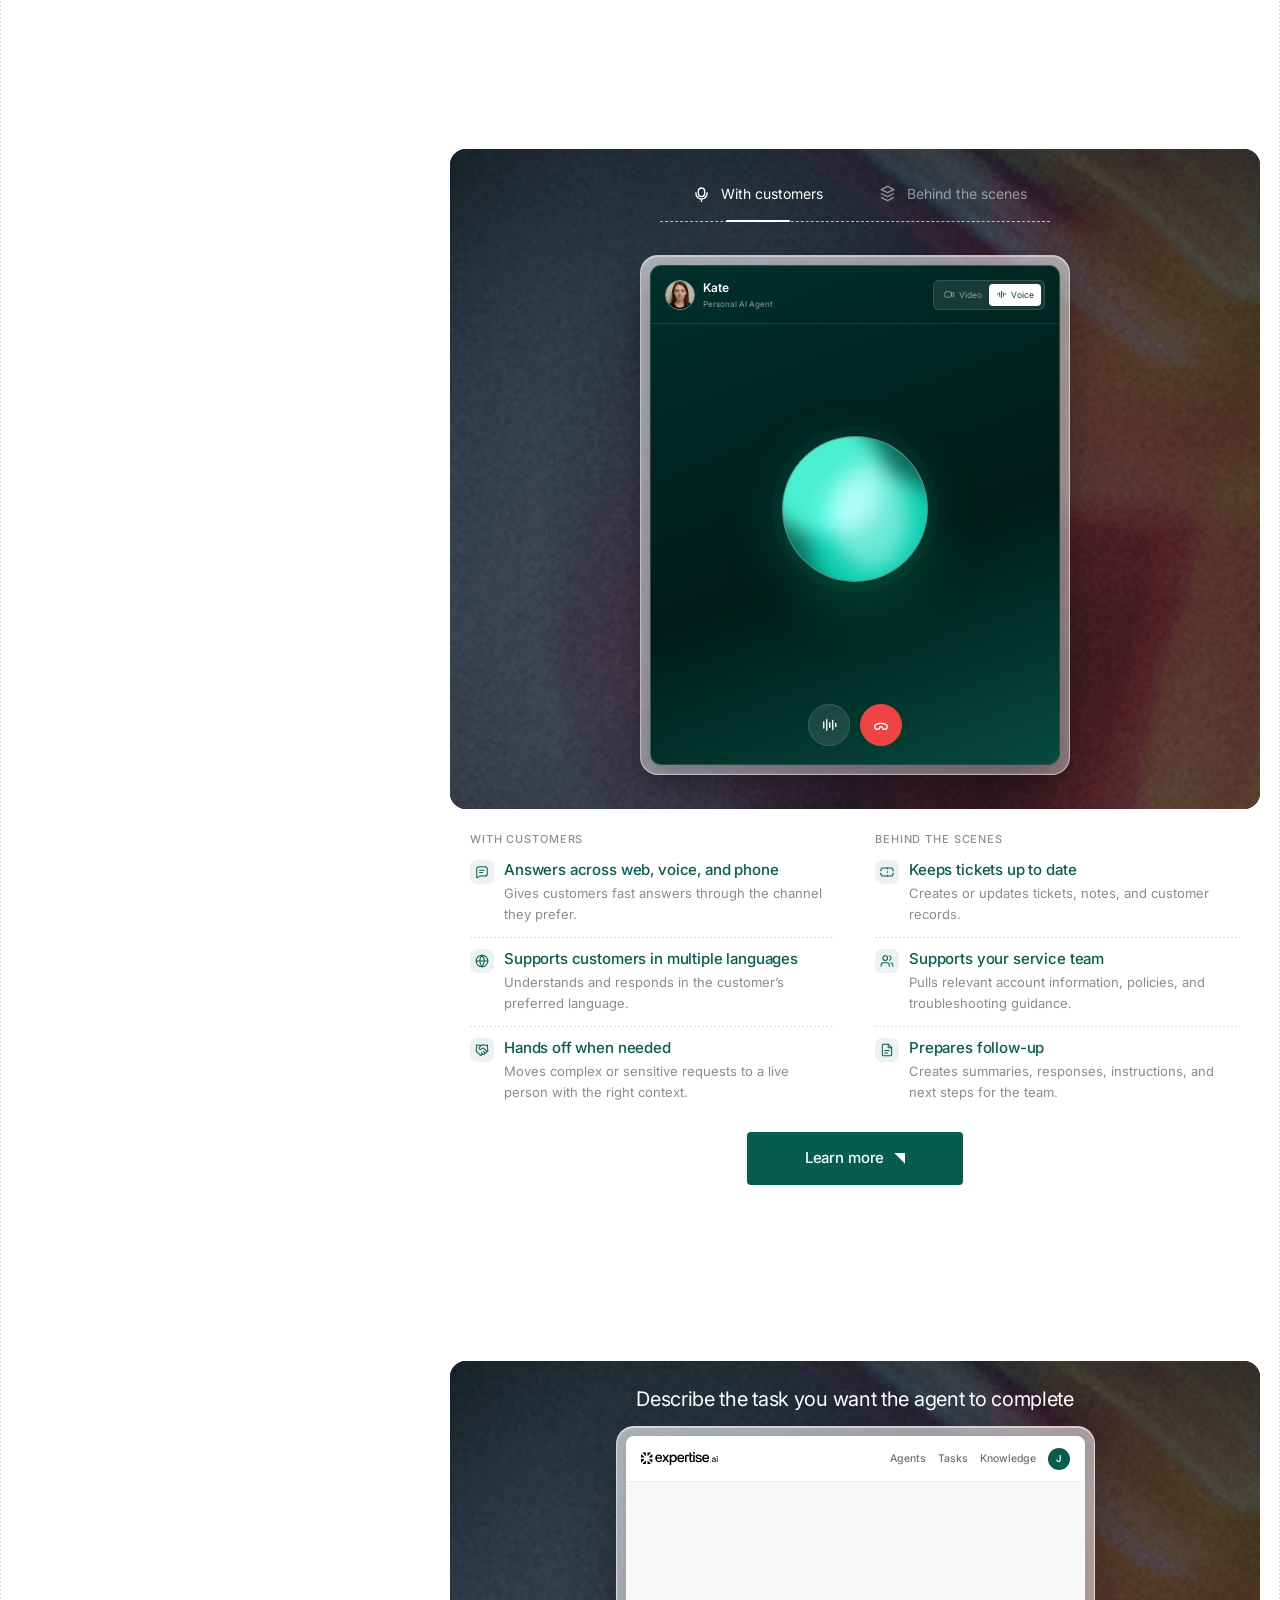
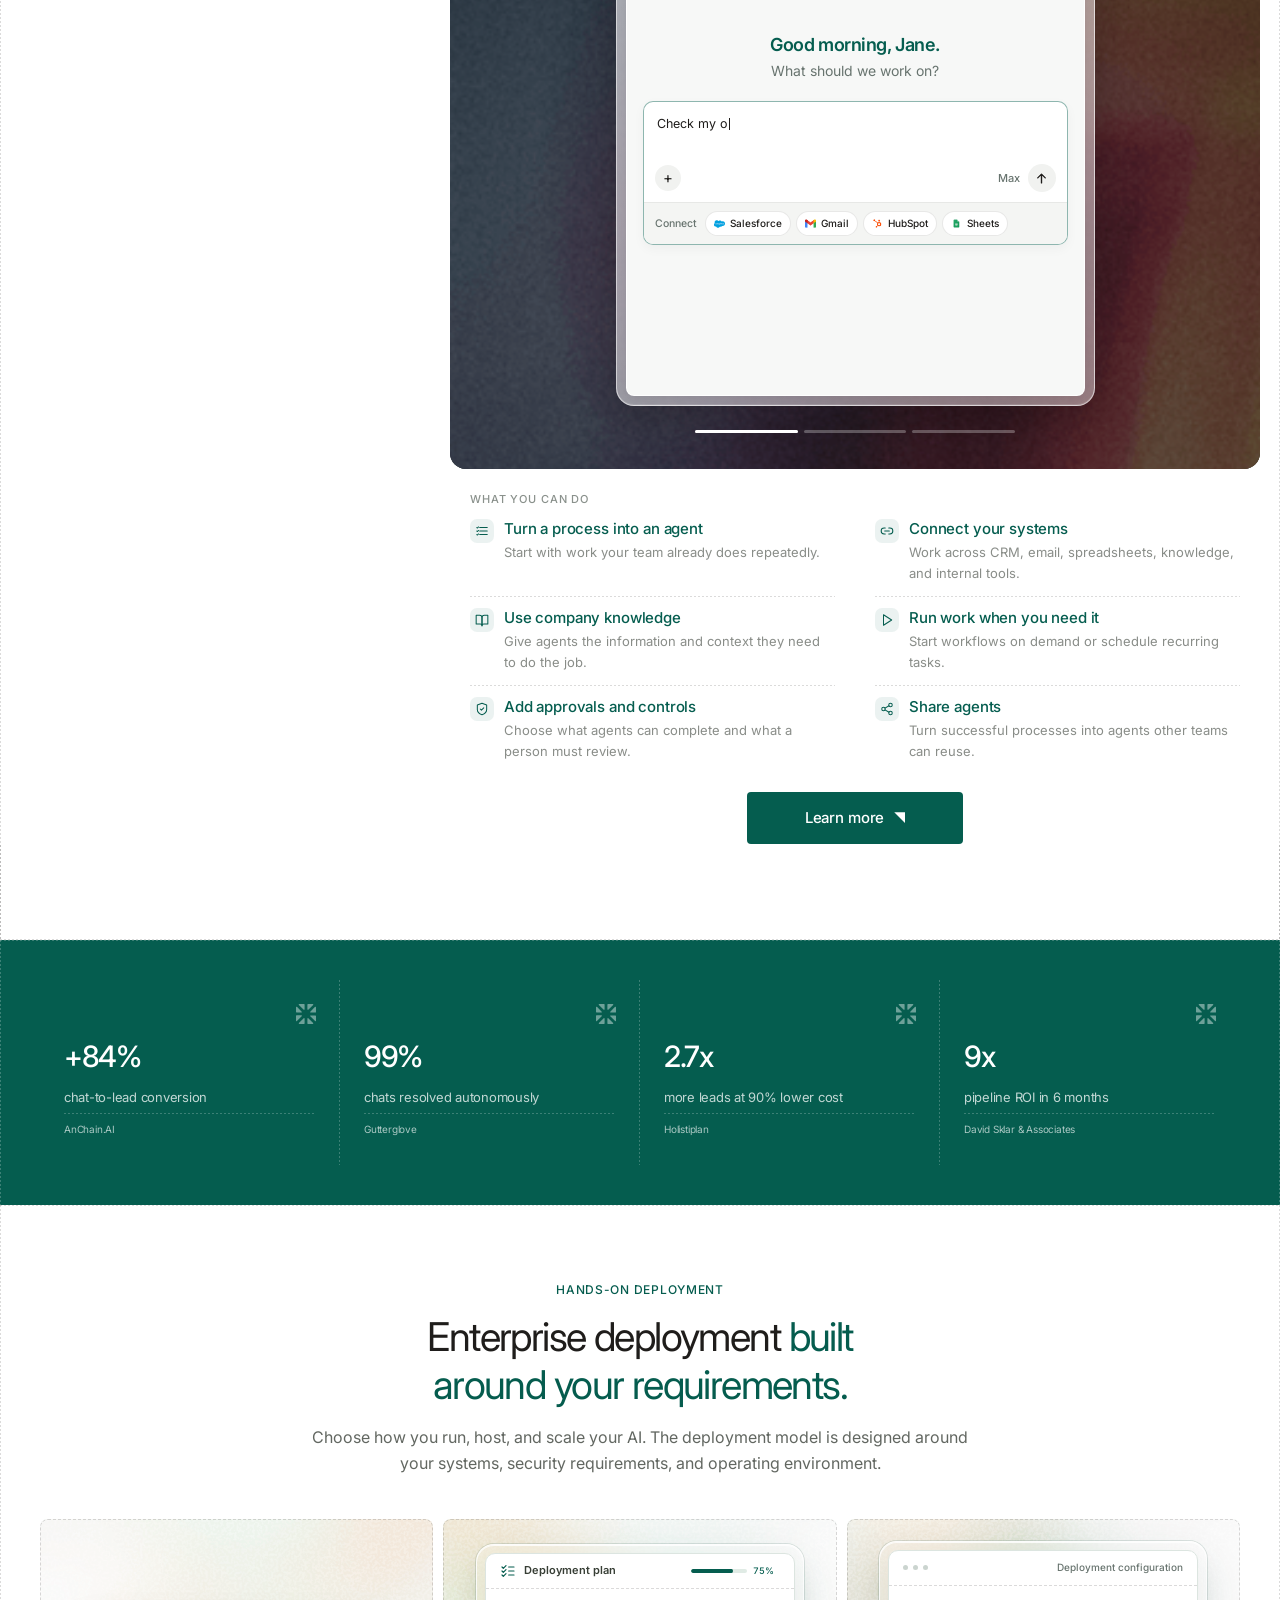
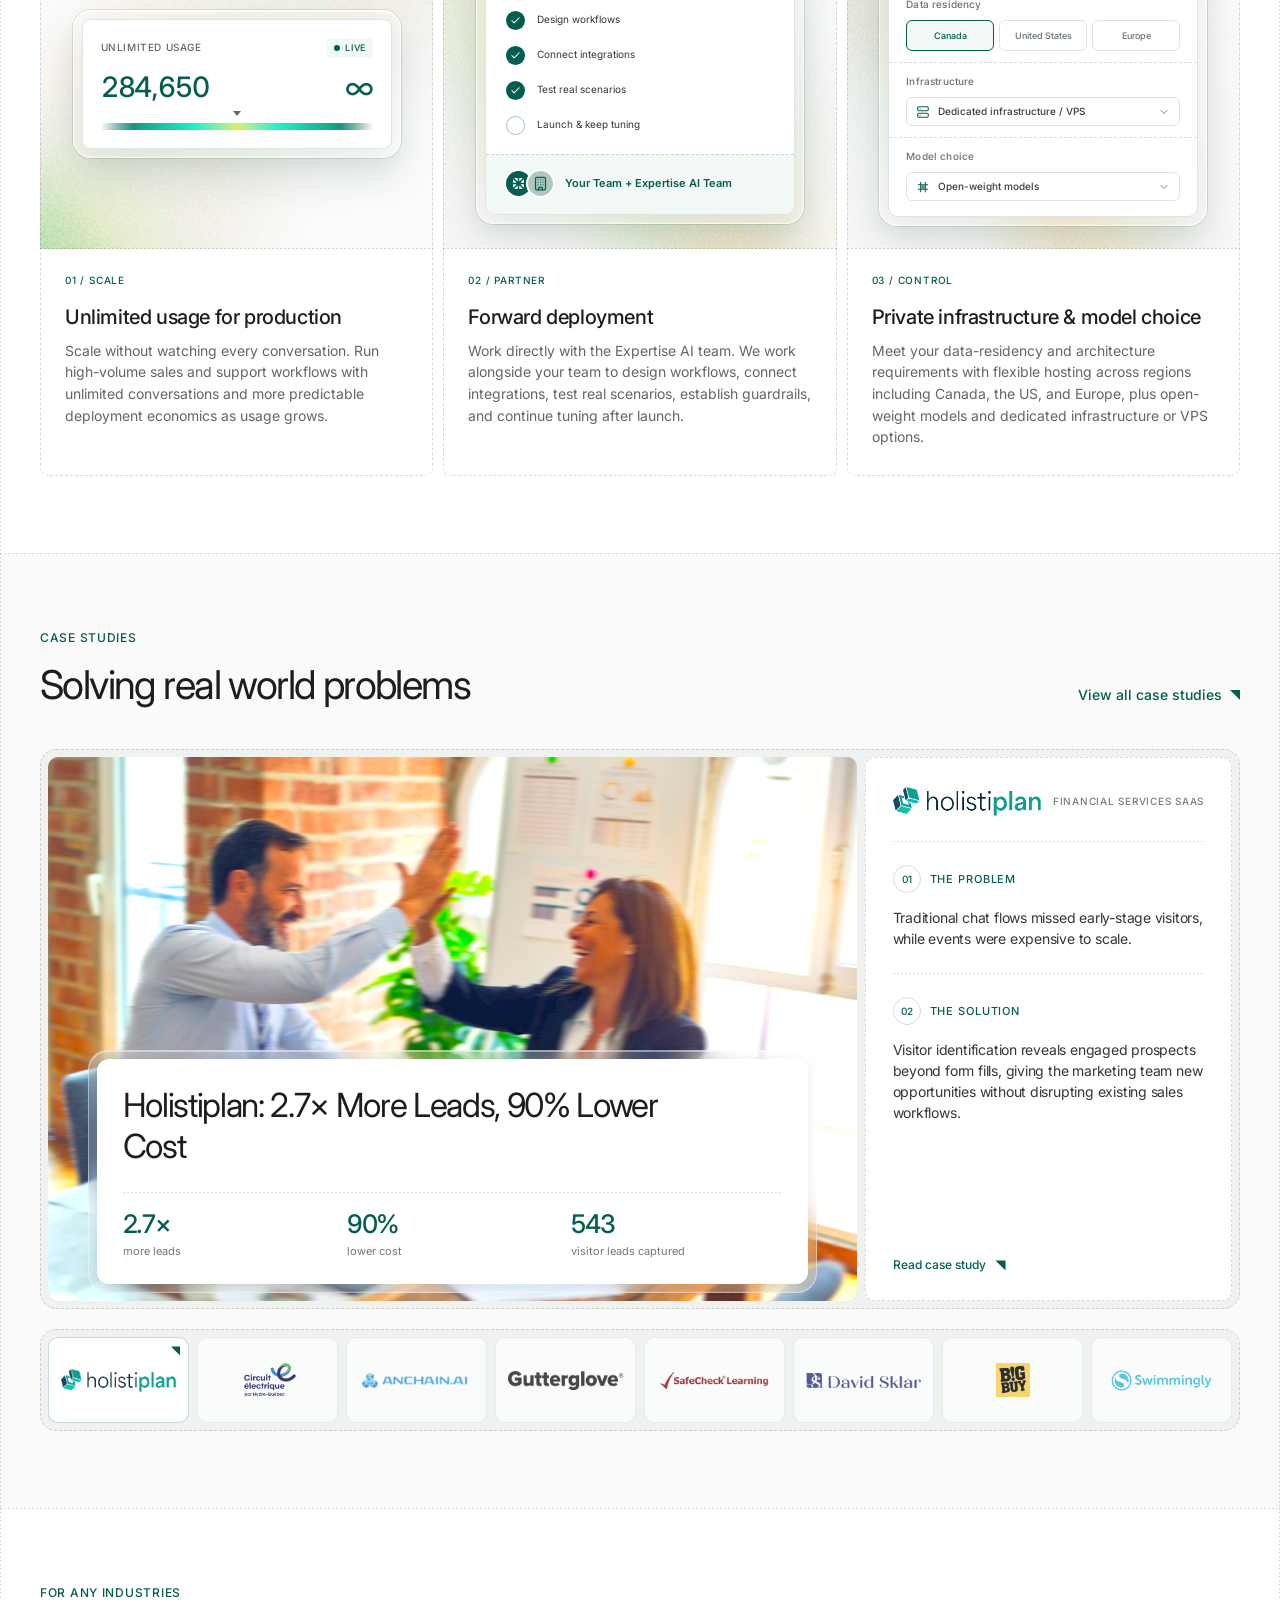
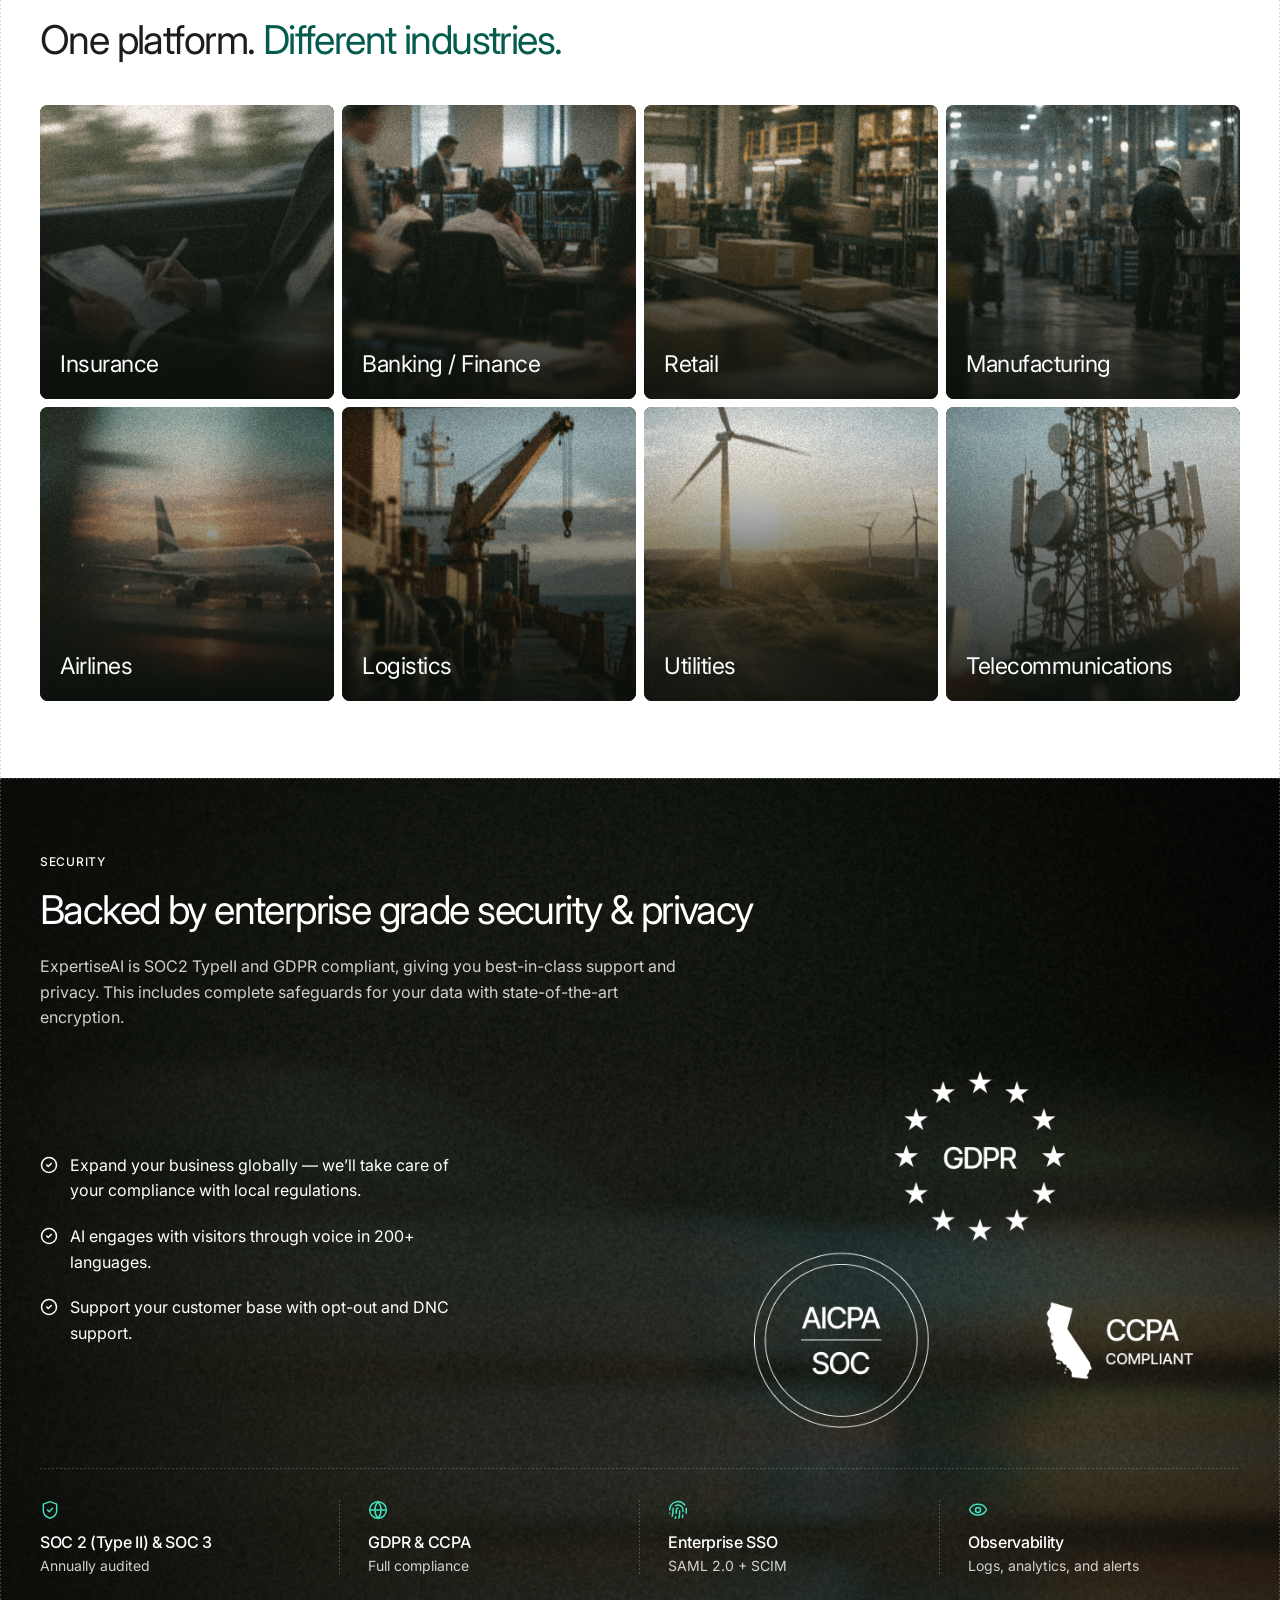
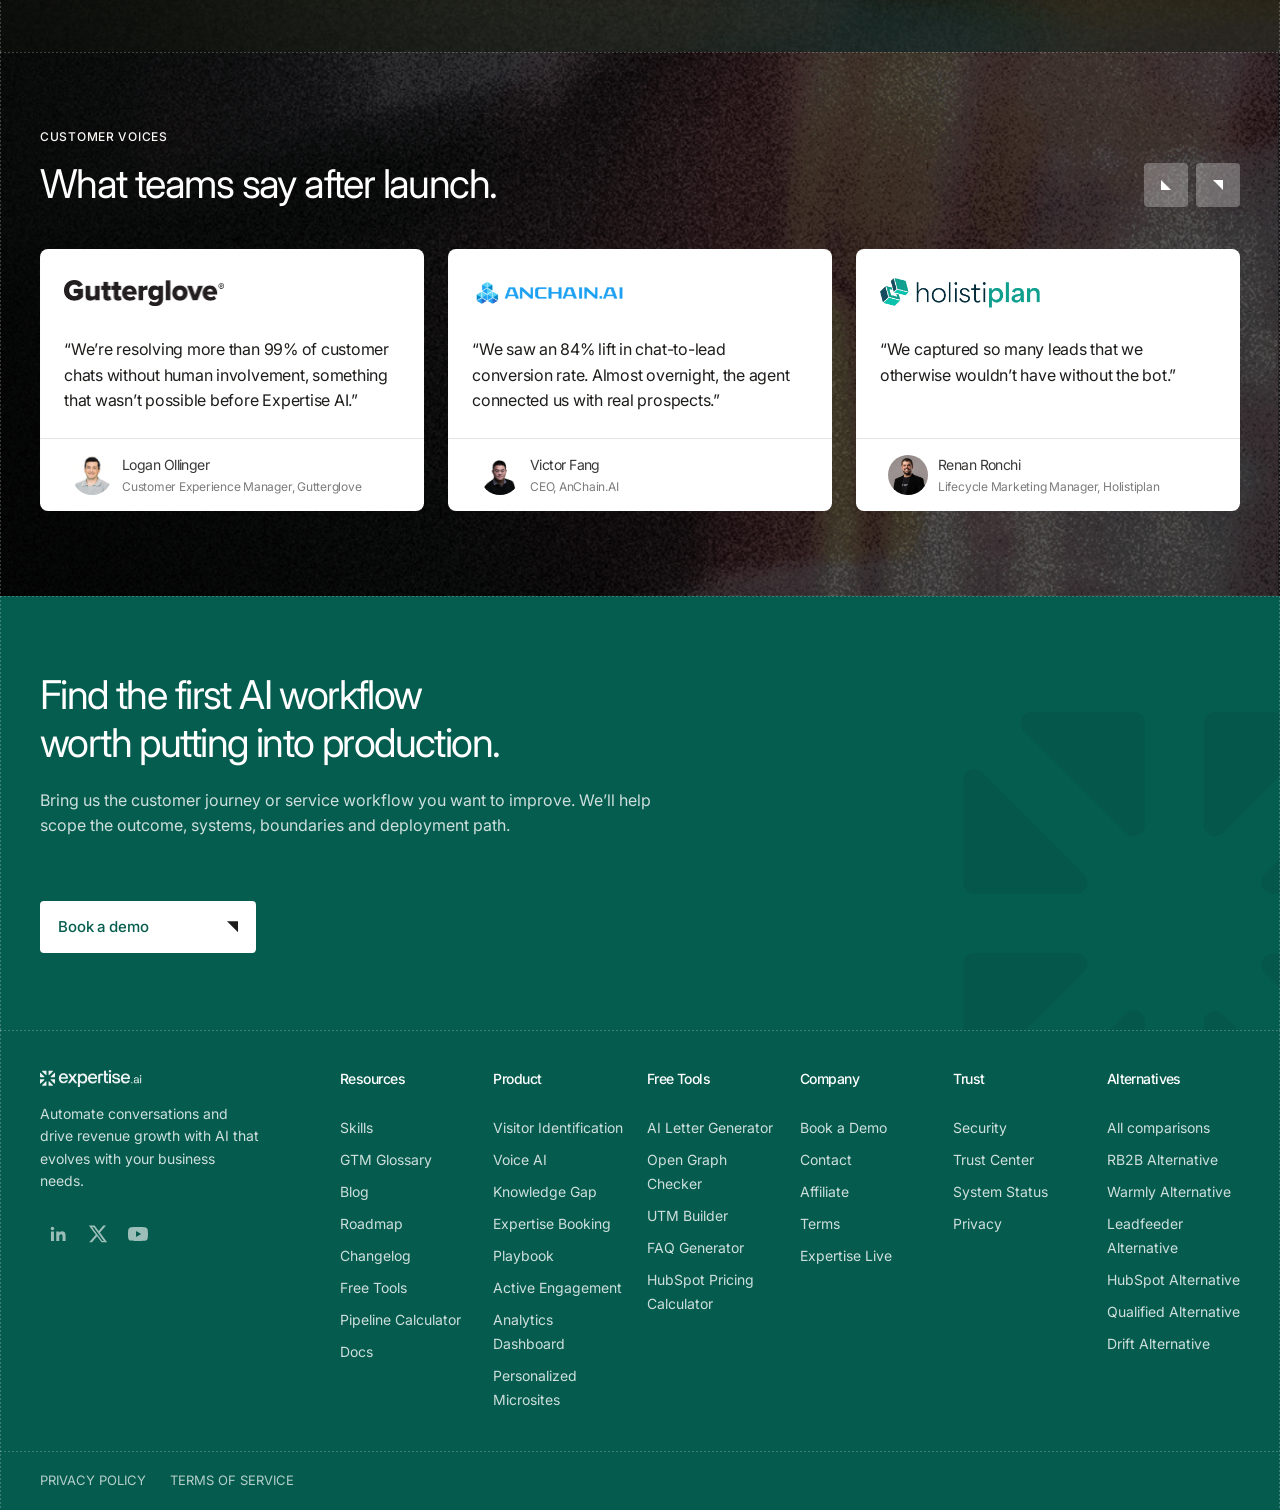
==== commit acb70769: "button style update" ====
--- a/v2/index.html
+++ b/v2/index.html
@@ -376,7 +376,7 @@
                     </div>
                   </section>
                 </div>
-                <a class="hero-navi-cta agents-v2-learn" href="https://meetings.hubspot.com/nick-raja/expertise-ai" target="_blank" rel="noopener"><span>Learn more</span><i class="agents-v2-learn-arrow" aria-hidden="true"></i></a>
+                <a class="hero-demo-cta agents-v2-learn" href="https://meetings.hubspot.com/nick-raja/expertise-ai" target="_blank" rel="noopener"><span class="hero-demo-label">Learn more</span><span class="hero-demo-arrow" aria-hidden="true"></span></a>
               </div>
             </article>
 
@@ -443,7 +443,7 @@
                     </div>
                   </section>
                 </div>
-                <a class="hero-navi-cta agents-v2-learn" href="https://meetings.hubspot.com/nick-raja/expertise-ai" target="_blank" rel="noopener"><span>Learn more</span><i class="agents-v2-learn-arrow" aria-hidden="true"></i></a>
+                <a class="hero-demo-cta agents-v2-learn" href="https://meetings.hubspot.com/nick-raja/expertise-ai" target="_blank" rel="noopener"><span class="hero-demo-label">Learn more</span><span class="hero-demo-arrow" aria-hidden="true"></span></a>
               </div>
               <div class="agents-case-block agents-v2-case-block">
                 <div class="agents-case-nav agents-v2-case-nav">
@@ -543,7 +543,7 @@
                     </div>
                   </section>
                 </div>
-                <a class="hero-navi-cta agents-v2-learn" href="https://meetings.hubspot.com/nick-raja/expertise-ai" target="_blank" rel="noopener"><span>Learn more</span><i class="agents-v2-learn-arrow" aria-hidden="true"></i></a>
+                <a class="hero-demo-cta agents-v2-learn" href="https://meetings.hubspot.com/nick-raja/expertise-ai" target="_blank" rel="noopener"><span class="hero-demo-label">Learn more</span><span class="hero-demo-arrow" aria-hidden="true"></span></a>
               </div>
               <div class="agents-case-block agents-v2-case-block">
                 <div class="agents-case-nav agents-v2-case-nav">
--- a/v2/polish.css
+++ b/v2/polish.css
@@ -2930,15 +2930,14 @@
   align-self: stretch;
   justify-self: stretch;
   width: 100%;
-  text-decoration: none;
-}
-
-.page-v2 .agents-v2-learn-arrow {
-  width: 10px;
-  height: 10px;
-  flex: 0 0 auto;
-  background: currentColor;
-  clip-path: polygon(0 0, 100% 0, 100% 100%);
+}
+
+.page-v2 .agents-section--v2-sidebar .agents-v2-learn {
+  align-self: center;
+  justify-self: center;
+  justify-content: center;
+  gap: 10px;
+  width: fit-content;
 }
 
 .page-v2 .agents-section--v2-alt :is(#agent-v2-alt-pane-sales, #agent-v2-alt-pane-support, #agent-v2-alt-pane-workspace) .agents-v2-pane-text {
@@ -3780,7 +3779,7 @@
   width: 100%;
   min-width: 0;
   min-height: 0;
-  padding: 20px;
+  padding: 40px 20px;
   gap: 16px;
   color: #626761;
   background: transparent;
